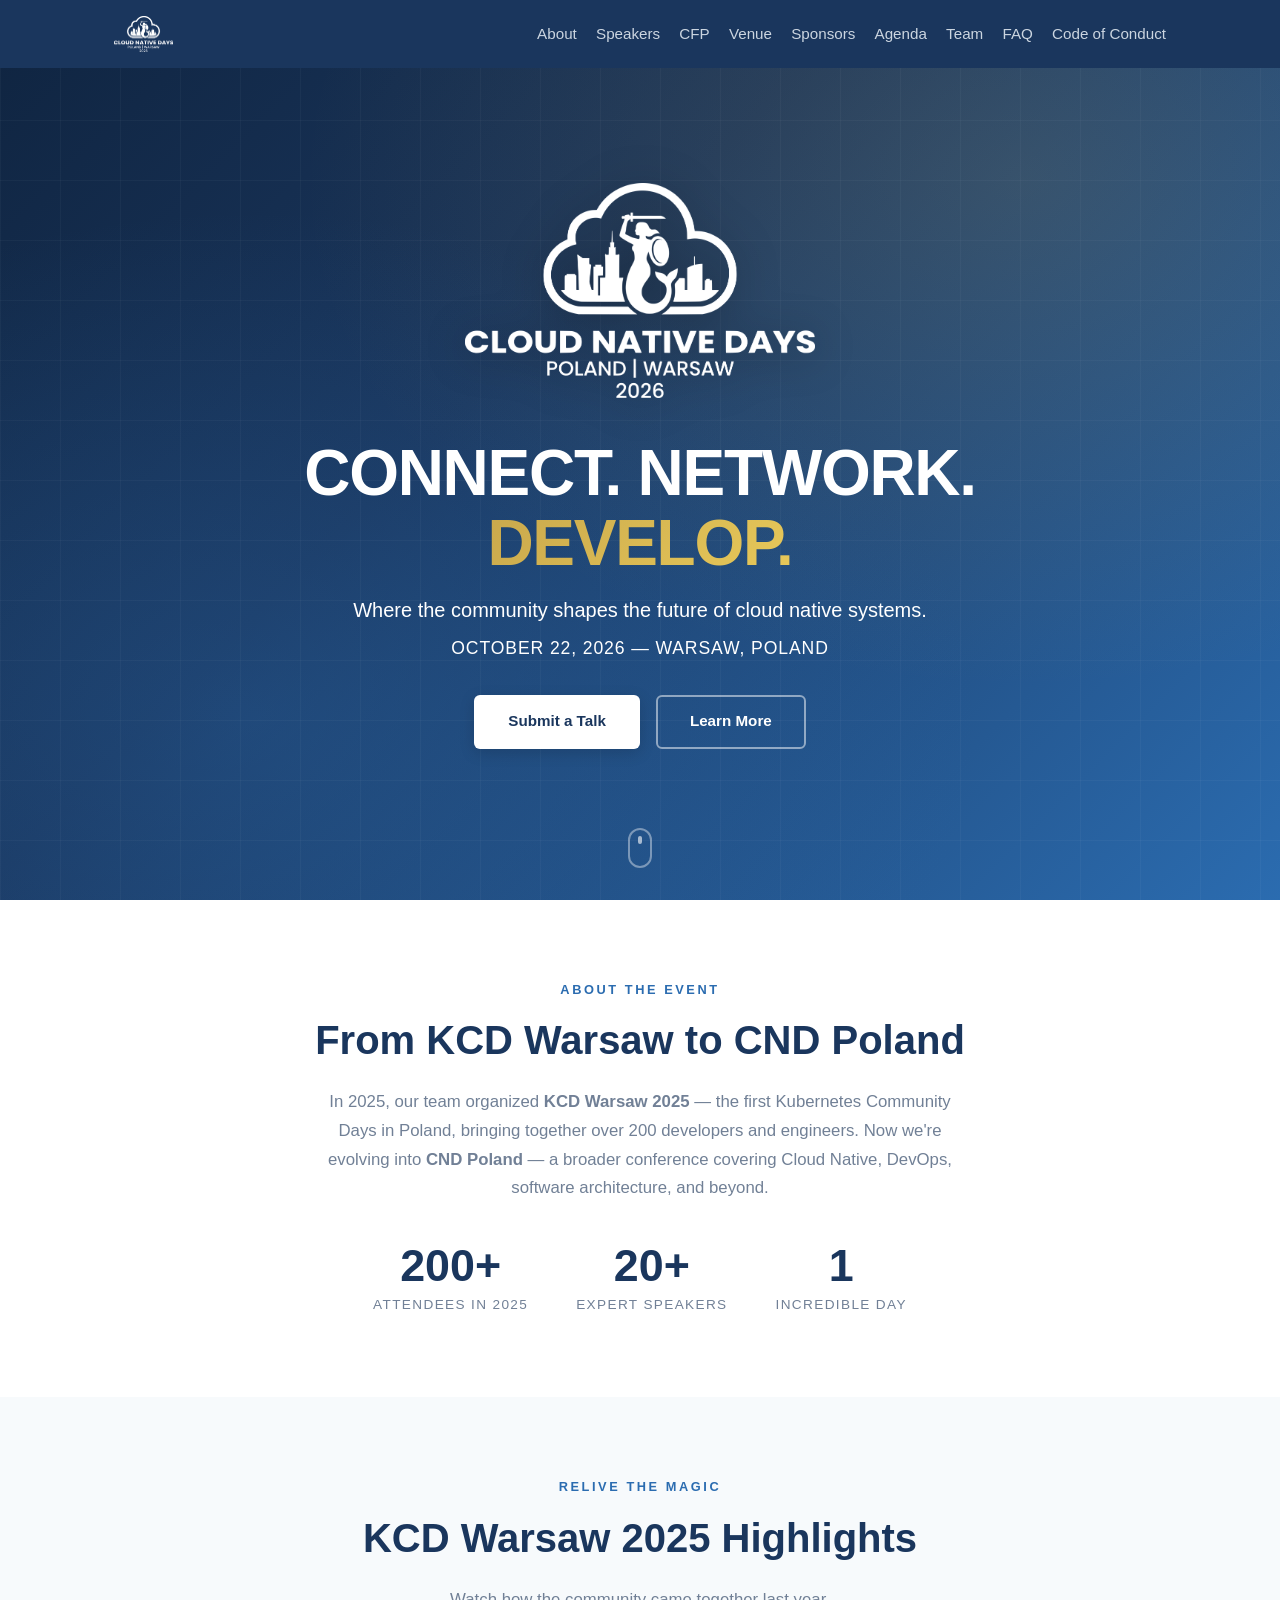
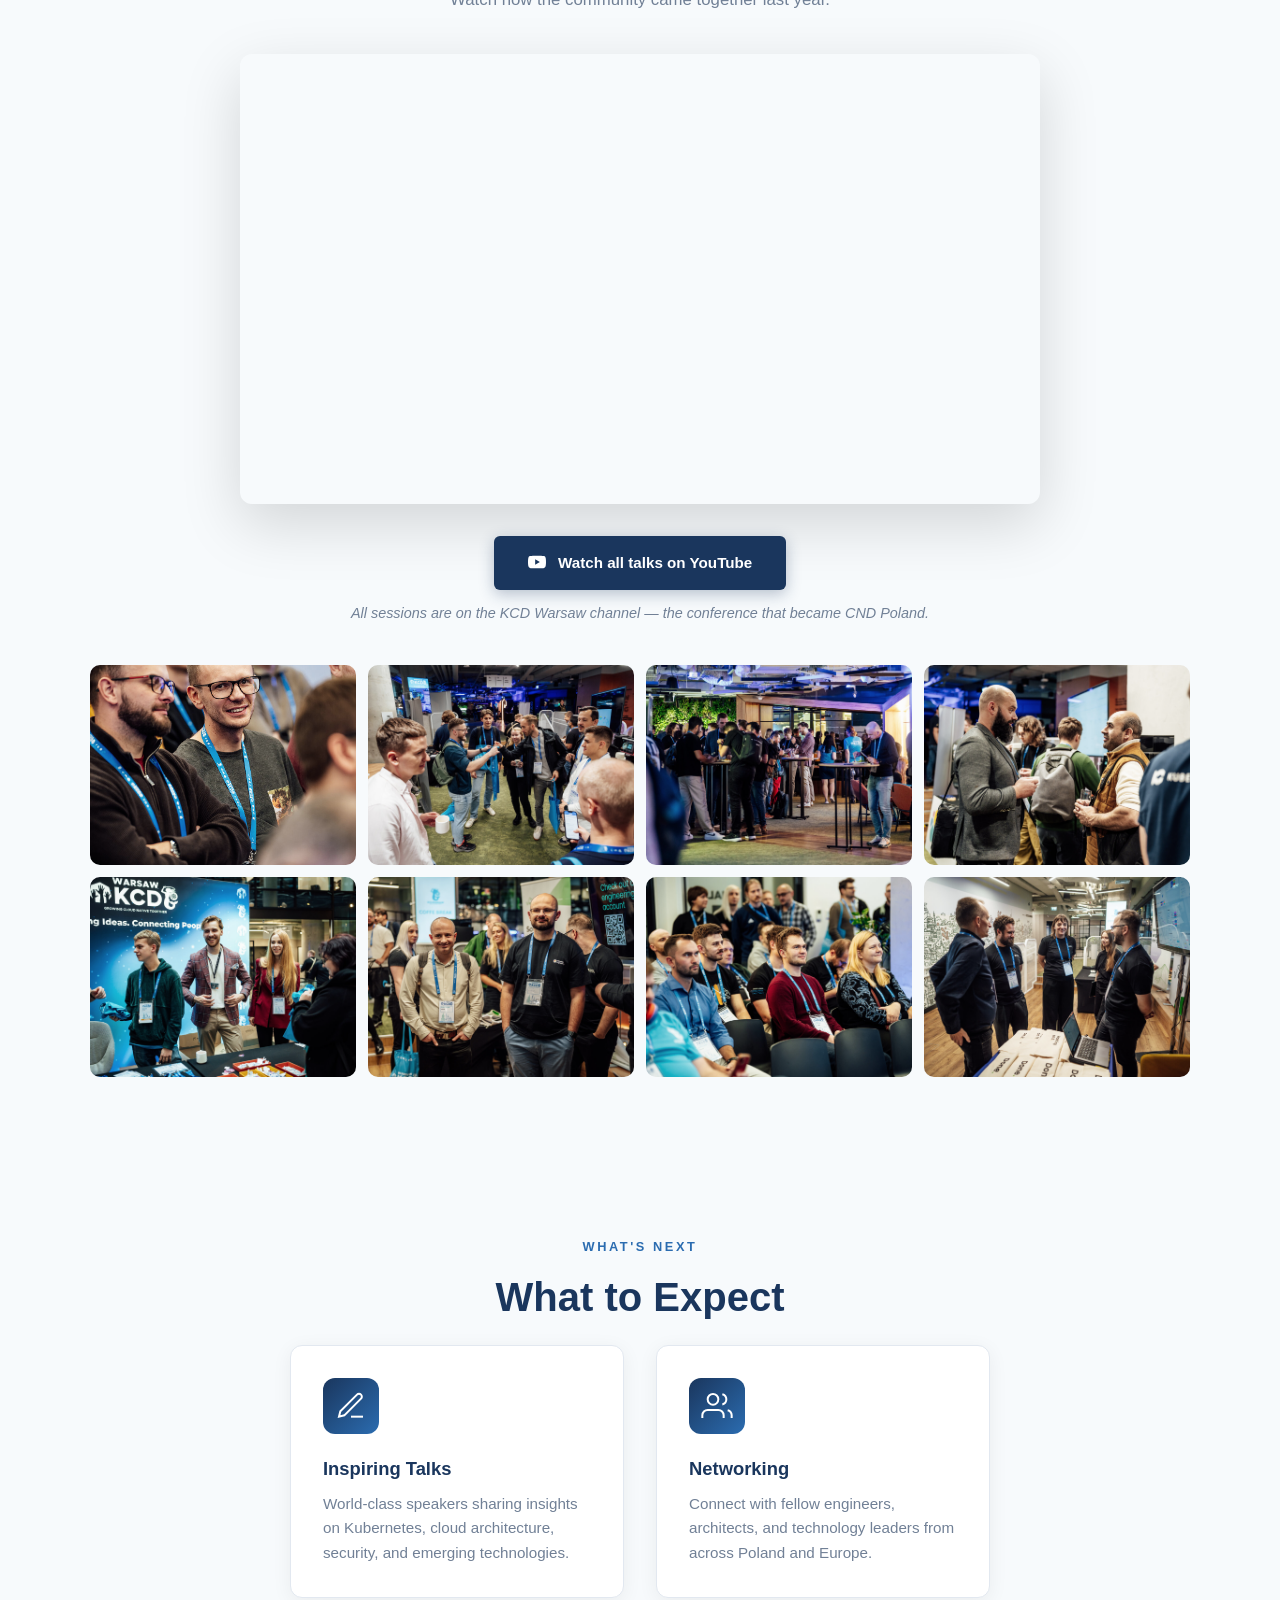
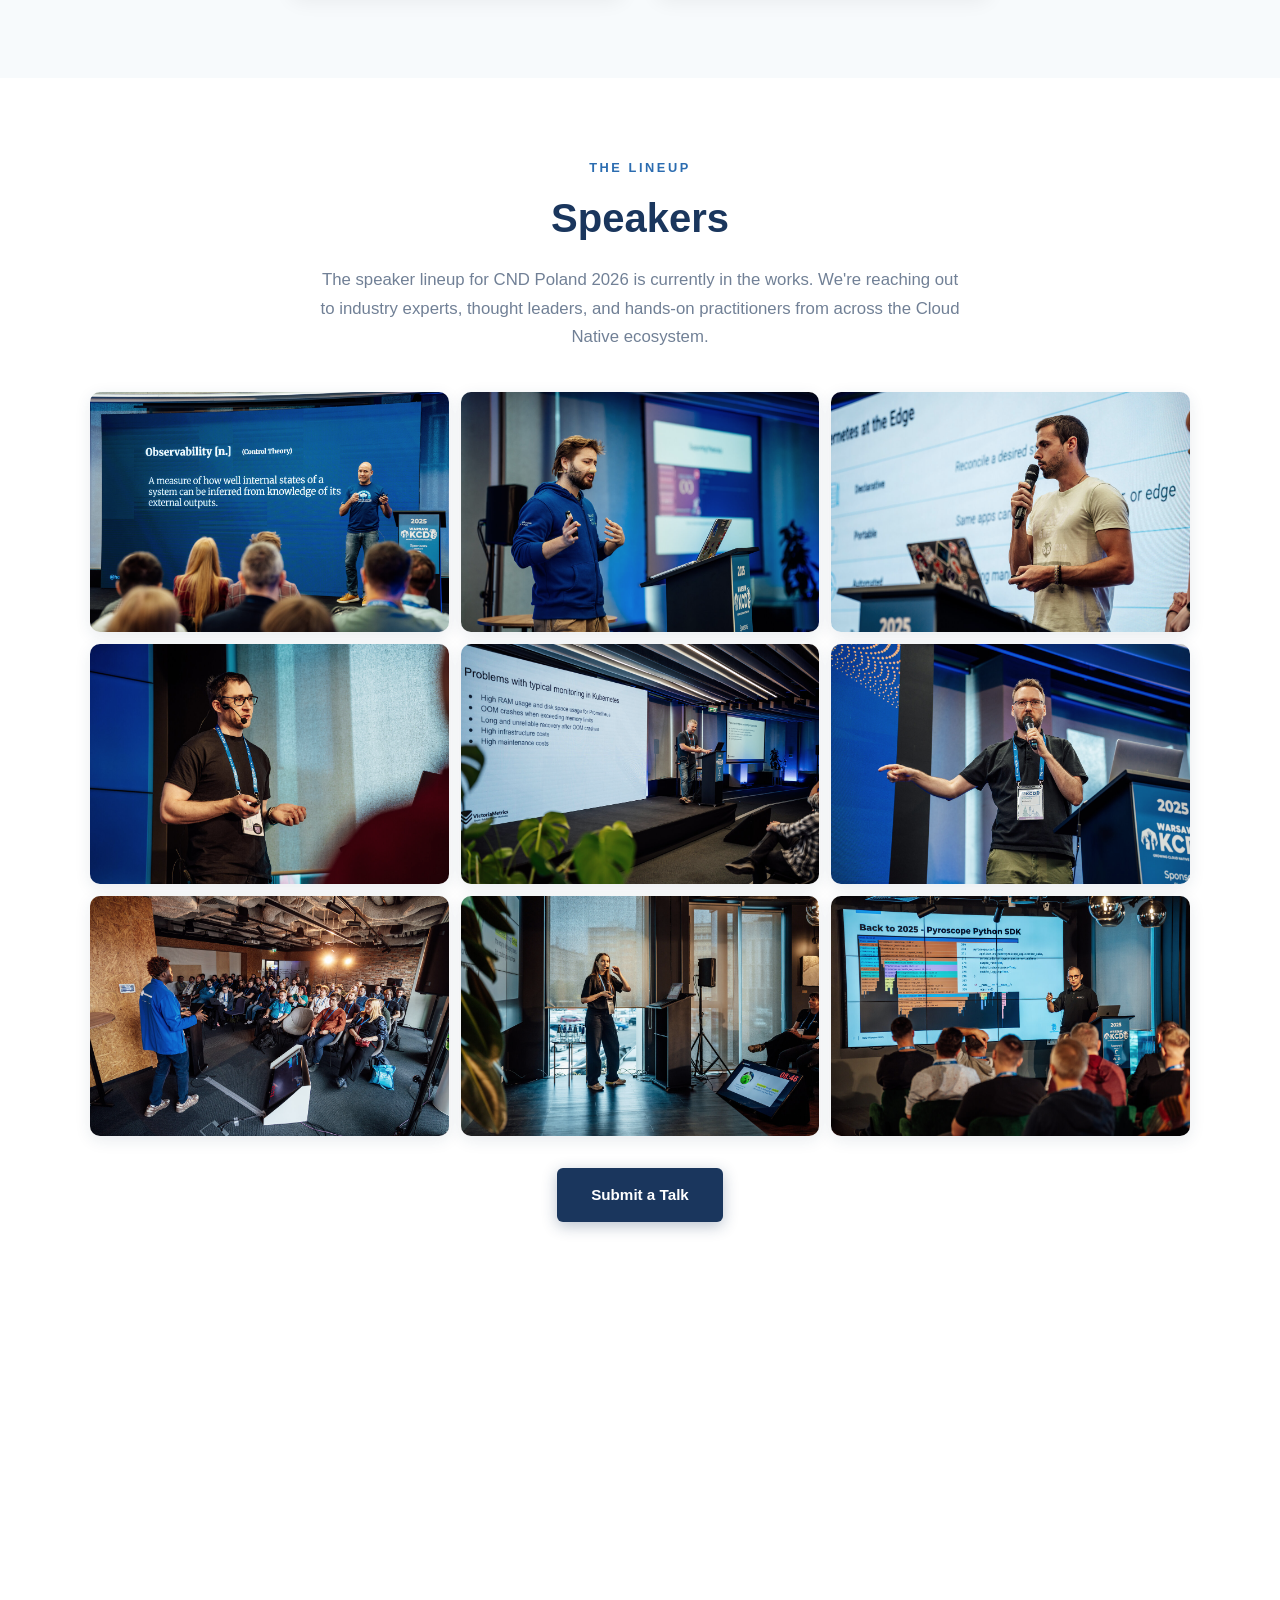
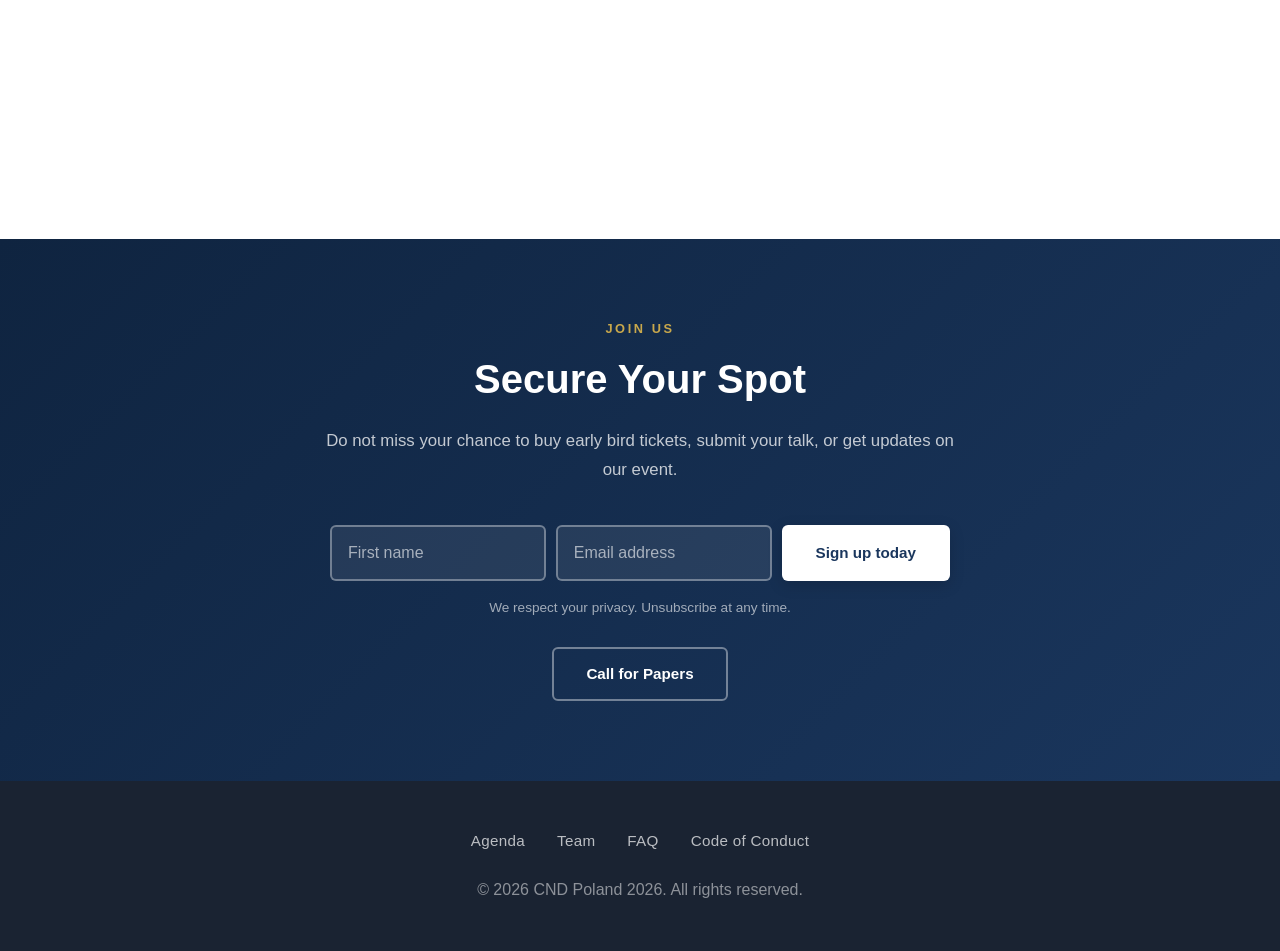
==== index.html @ 9ccfc81f "Deploy production from d3d380d" ====
<!doctype html><html lang=en><head><meta name=generator content="Hugo 0.145.0"><meta charset=utf-8><meta name=viewport content="width=device-width,initial-scale=1"><title>CND Poland 2026</title>
<meta name=description content="CND Poland 2026 — IT Conference"><link rel=icon href=/favicon.ico sizes=32x32><link rel=icon href=/favicon.svg type=image/svg+xml><link rel=stylesheet href=/css/style.213be12e123b2d09a04a9ec3684555b9e5cbd0477514c7aa9b24eac82fc179b1.css integrity="sha256-ITvhLhI7LQmgSp7DaEVVueXL0Ed1FMeqmyTqyC/BebE="></head><body><header class=site-header><div class="container header-inner"><a href=/ class=site-logo><img src=/images/cnd_full_white.png alt="CND Poland 2026" class=site-logo-img></a><nav class=site-nav><button class=nav-toggle aria-label="Toggle navigation">&#9776;</button><ul class=nav-list><li><a href=/#about data-anchor=true>About</a></li><li><a href=/#speakers data-anchor=true>Speakers</a></li><li><a href=/#cfp data-anchor=true>CFP</a></li><li><a href=/#venue data-anchor=true>Venue</a></li><li><a href=/#sponsors data-anchor=true>Sponsors</a></li><li><a href=/agenda/>Agenda</a></li><li><a href=/team/>Team</a></li><li><a href=/faq/>FAQ</a></li><li><a href=/code-of-conduct/>Code of Conduct</a></li></ul></nav></div></header><main class=main-home><section class=hero><div class=hero-overlay></div><div class=hero-content><img src=/images/cnd_full_white.png alt="CND Poland 2026" class="hero-logo fade-in"><h1 class="hero-heading fade-in delay-1">CONNECT. NETWORK.<br><span class=hero-accent>DEVELOP.</span></h1><p class="hero-sub fade-in delay-2">Where the community shapes the future of cloud native systems.</p><p class="hero-date fade-in delay-3">October 22, 2026 &mdash; Warsaw, Poland</p><div class="hero-buttons fade-in delay-3"><a href=#cfp class="btn btn-primary">Submit a Talk</a>
<a href=#about class="btn btn-outline">Learn More</a></div></div><div class=hero-scroll-indicator><span></span></div></section><section id=about class="section section-about reveal"><div class=section-inner><span class=section-label>ABOUT THE EVENT</span><h2>From KCD Warsaw to CND Poland</h2><p class=section-description>In 2025, our team organized <strong>KCD Warsaw 2025</strong> &mdash; the first Kubernetes Community Days in Poland, bringing together over 200 developers and engineers. Now we're evolving into <strong>CND Poland</strong> &mdash; a broader conference covering Cloud Native, DevOps, software architecture, and beyond.</p><div class=stats-row><div class="stat-item reveal"><span class=stat-number>200+</span>
<span class=stat-label>Attendees in 2025</span></div><div class="stat-item reveal"><span class=stat-number>20+</span>
<span class=stat-label>Expert Speakers</span></div><div class="stat-item reveal"><span class=stat-number>1</span>
<span class=stat-label>Incredible Day</span></div></div></div></section><section class="section section-video reveal"><div class=section-inner><span class=section-label>RELIVE THE MAGIC</span><h2>KCD Warsaw 2025 Highlights</h2><p class=section-description>Watch how the community came together last year.</p><div class="video-wrapper reveal"><div class=video-container><iframe src=https://www.youtube.com/embed/zPcjkqqGTGQ title="KCD Warsaw 2025" frameborder=0 allow="accelerometer; autoplay; clipboard-write; encrypted-media; gyroscope; picture-in-picture" allowfullscreen></iframe></div></div><div class="section-link reveal"><a href=https://www.youtube.com/@kcdwarsaw class="btn btn-secondary" target=_blank rel="noopener noreferrer"><svg width="18" height="18" viewBox="0 0 24 24" fill="currentcolor" aria-hidden="true" style="vertical-align:-3px;margin-right:.5rem"><path d="M23.498 6.186A3.016 3.016.0 0021.376 4.05C19.505 3.545 12 3.545 12 3.545s-7.505.0-9.377.505A3.017 3.017.0 00.502 6.186C0 8.07.0 12 0 12s0 3.93.502 5.814a3.016 3.016.0 002.122 2.136c1.871.505 9.376.505 9.376.505s7.505.0 9.377-.505a3.015 3.015.0 002.122-2.136C24 15.93 24 12 24 12s0-3.93-.502-5.814zM9.545 15.568V8.432L15.818 12l-6.273 3.568z"/></svg>
Watch all talks on YouTube</a><p class=cfp-submit-note>All sessions are on the KCD Warsaw channel &mdash; the conference that became CND Poland.</p></div><div class="highlights-photo-grid reveal"><img src=/images/kcd2025/highlights-1.jpg alt="Smiling attendee at KCD Warsaw" loading=lazy>
<img src=/images/kcd2025/highlights-2.jpg alt="Networking and laughing at KCD Warsaw" loading=lazy>
<img src=/images/kcd2025/highlights-3.jpg alt="Attendees networking during break" loading=lazy>
<img src=/images/kcd2025/highlights-4.jpg alt="Two attendees chatting at KCD Warsaw" loading=lazy>
<img src=/images/kcd2025/highlights-5.jpg alt="Smiling team at KCD booth" loading=lazy>
<img src=/images/kcd2025/highlights-6.jpg alt="Attendees posing at KCD Warsaw" loading=lazy>
<img src=/images/kcd2025/highlights-7.jpg alt="Audience smiling during session" loading=lazy>
<img src=/images/kcd2025/highlights-8.jpg alt="Team chatting at sponsor booth" loading=lazy></div></div></section><section class="section section-coming reveal"><div class=section-inner><span class=section-label>WHAT'S NEXT</span><h2>What to Expect</h2><div class="features-grid features-grid-two"><div class="feature-card reveal"><div class=feature-icon><svg width="32" height="32" viewBox="0 0 24 24" fill="none" stroke="currentcolor" stroke-width="1.5"><path d="M12 20h9"/><path d="M16.5 3.5a2.121 2.121.0 013 3L7 19l-4 1 1-4L16.5 3.5z"/></svg></div><h3>Inspiring Talks</h3><p>World-class speakers sharing insights on Kubernetes, cloud architecture, security, and emerging technologies.</p></div><div class="feature-card reveal"><div class=feature-icon><svg width="32" height="32" viewBox="0 0 24 24" fill="none" stroke="currentcolor" stroke-width="1.5"><path d="M17 21v-2a4 4 0 00-4-4H5a4 4 0 00-4 4v2"/><circle cx="9" cy="7" r="4"/><path d="M23 21v-2a4 4 0 00-3-3.87"/><path d="M16 3.13a4 4 0 010 7.75"/></svg></div><h3>Networking</h3><p>Connect with fellow engineers, architects, and technology leaders from across Poland and Europe.</p></div></div></div></section><section id=speakers class="section section-speakers reveal"><div class=section-inner><span class=section-label>THE LINEUP</span><h2>Speakers</h2><p class=section-description>The speaker lineup for CND Poland 2026 is currently in the works. We're reaching out to industry experts, thought leaders, and hands-on practitioners from across the Cloud Native ecosystem.</p><div class="speakers-photo-grid reveal"><img src=/images/kcd2025/speaker-stage-1.jpg alt="Speaker presenting on observability at KCD Warsaw 2025" loading=lazy>
<img src=/images/kcd2025/speaker-stage-2.jpg alt="Speaker presenting at KCD Warsaw 2025" loading=lazy>
<img src=/images/kcd2025/speaker-stage-3.jpg alt="Speaker on Kubernetes at the Edge" loading=lazy>
<img src=/images/kcd2025/speaker-stage-4.jpg alt="Speaker on main stage at KCD Warsaw" loading=lazy>
<img src=/images/kcd2025/speaker-stage-5.jpg alt="Speaker presenting on monitoring in Kubernetes" loading=lazy>
<img src=/images/kcd2025/speaker-stage-6.jpg alt="Speaker on KCD Warsaw main stage" loading=lazy>
<img src=/images/kcd2025/speaker-stage-7.jpg alt="Speaker with full audience at KCD Warsaw" loading=lazy>
<img src=/images/kcd2025/speaker-stage-8.jpg alt="Female speaker presenting at KCD Warsaw" loading=lazy>
<img src=/images/kcd2025/speaker-stage-9.jpg alt="Speaker presenting Pyroscope Python SDK" loading=lazy></div><div class=section-link><a href=#cfp class="btn btn-secondary">Submit a Talk</a></div></div></section><section id=cfp class="section section-cfp reveal"><div class=section-inner><span class=section-label>SHARE YOUR KNOWLEDGE</span><h2>Call for Papers</h2><p class=section-description>Now is your chance to become a speaker at CND Poland 2026. Share your expertise with hundreds of cloud native enthusiasts.</p><div class=cfp-columns><div class=cfp-card><h3>Topics of Interest</h3><ul class=cfp-topics><li><span class=cfp-topic-icon>&#9729;</span> Cloud Native & Kubernetes</li><li><span class=cfp-topic-icon>&#9881;</span> DevOps & Platform Engineering</li><li><span class=cfp-topic-icon>&#9670;</span> Software Architecture</li><li><span class=cfp-topic-icon>&#10047;</span> AI / Machine Learning</li><li><span class=cfp-topic-icon>&#128274;</span> Security</li><li><span class=cfp-topic-icon>&#9733;</span> Open Source</li><li><span class=cfp-topic-icon>&#128187;</span> Developer Experience</li><li><span class=cfp-topic-icon>&#127942;</span> Leadership & Culture</li></ul></div><div class=cfp-card><h3>Submission Guidelines</h3><ul class=cfp-guidelines><li>We accept talks of various formats</li><li>Submit a clear title and abstract (max 300 words)</li><li>Include a short bio and photo</li><li>Indicate whether the talk has been presented before</li></ul><h3>What We Offer Speakers</h3><ul class=cfp-guidelines><li>Free conference pass</li><li>Speaker support package (details shared upon acceptance)</li><li>Professional recording of your session</li><li>A platform to reach hundreds of engaged developers</li></ul></div></div><div class=cfp-cta-row><a href=https://sessionize.com/cloud-native-days-poland-2026 class="btn btn-primary btn-large" target=_blank rel="noopener noreferrer">Submit a Session</a><p class=cfp-submit-note>CFP is now open &mdash; submissions close on June 1, 2026.</p></div></div></section><section id=venue class="section section-venue reveal"><div class=section-inner><span class=section-label>THE LOCATION</span><h2>Experience the Venue</h2><div class=venue-info-row><div class=venue-text><h3>Chmielna 73 &mdash; Varso Tower</h3><p>CND Poland 2026 will be held at Chmielna 73 in <strong>Varso Tower</strong> &mdash; the tallest building in the European Union, standing at 310 metres. Designed by Foster + Partners and located in the heart of Warsaw, it offers world-class conference facilities with a modern, inspiring atmosphere.</p><p>Just minutes from Warsaw Central Station, the venue offers world-class facilities with easy access from anywhere in the city.</p><div class=venue-details><div class=venue-detail><svg width="20" height="20" viewBox="0 0 24 24" fill="none" stroke="currentcolor" stroke-width="2"><path d="M21 10c0 7-9 13-9 13s-9-6-9-13a9 9 0 0118 0z"/><circle cx="12" cy="10" r="3"/></svg>
<span>Chmielna 73, 00-801 Warsaw</span></div><div class=venue-detail><svg width="20" height="20" viewBox="0 0 24 24" fill="none" stroke="currentcolor" stroke-width="2"><rect x="3" y="4" width="18" height="18" rx="2" ry="2"/><line x1="16" y1="2" x2="16" y2="6"/><line x1="8" y1="2" x2="8" y2="6"/><line x1="3" y1="10" x2="21" y2="10"/></svg>
<span>October 22, 2026</span></div></div></div><div class=venue-gallery><div class=venue-photo-grid><div class="venue-photo reveal"><img src=/images/kcd2025/venue-entrance.jpg alt="Varso Place entrance" loading=lazy></div><div class="venue-photo reveal"><img src=/images/kcd2025/venue-lobby.jpg alt="Varso Tower lobby with crowd" loading=lazy></div><div class="venue-photo venue-photo-wide reveal"><img src=/images/kcd2025/venue-stage.jpg alt="Conference stage setup at Varso Tower" loading=lazy></div></div></div></div><div class="venue-event-gallery reveal"><img src=/images/kcd2025/venue-audience.jpg alt="Full audience in session room" loading=lazy>
<img src=/images/kcd2025/venue-session-room.jpg alt="Speaker with audience in venue room" loading=lazy>
<img src=/images/kcd2025/venue-networking.jpg alt="Networking area at venue" loading=lazy></div><div class="venue-map-card reveal"><div class=venue-map-card-inner><div class=venue-map-info><div class=venue-map-icon><svg width="28" height="28" viewBox="0 0 24 24" fill="none" stroke="currentcolor" stroke-width="2" stroke-linecap="round" stroke-linejoin="round"><path d="M21 10c0 7-9 13-9 13s-9-6-9-13a9 9 0 0118 0z"/><circle cx="12" cy="10" r="3"/></svg></div><div><h3>Venue Address</h3><p class=venue-map-address><strong>Varso Tower</strong><br>Chmielna 73, 00-801 Warsaw<br>Masovian Voivodeship, Poland</p><a href=https://maps.app.goo.gl/LTE9e2RLJfPEnkGX8 target=_blank rel="noopener noreferrer" class="btn btn-secondary venue-map-btn"><svg width="16" height="16" viewBox="0 0 24 24" fill="none" stroke="currentcolor" stroke-width="2" stroke-linecap="round" stroke-linejoin="round"><path d="M18 13v6a2 2 0 01-2 2H5a2 2 0 01-2-2V8a2 2 0 012-2h6"/><polyline points="15 3 21 3 21 9"/><line x1="10" y1="14" x2="21" y2="3"/></svg>
Open in Google Maps</a></div></div><div class=venue-map-embed><iframe src="https://www.google.com/maps/embed?pb=!1m18!1m12!1m3!1d2443.8!2d20.9935!3d52.2295!2m3!1f0!2f0!3f0!3m2!1i1024!2i768!4f13.1!3m3!1m2!1s0x471ecc8c92692e49%3A0xc2e97ae360ad0946!2sVarso%20Tower!5e0!3m2!1sen!2spl!4v1" width=100% height=100% style=border:0 allowfullscreen loading=lazy referrerpolicy=no-referrer-when-downgrade></iframe></div></div></div><div class="venue-getting-there reveal"><h3>Getting There</h3><div class=venue-transport-grid><div class=venue-transport-card><svg width="24" height="24" viewBox="0 0 24 24" fill="none" stroke="currentcolor" stroke-width="2"><path d="M17.8 19.2 16 11l3.5-3.5C21 6 21.5 4 21 3c-1-.5-3 0-4.5 1.5L13 8 4.8 6.2c-.5-.1-.9.1-1.1.5l-.3.5c-.2.4-.1.9.3 1.1l5.4 3.1-3.8 3.8-2-.8c-.4-.2-.9.0-1.1.3l-.1.2c-.2.3-.1.7.1 1l2.5 2.5c.3.3.7.4 1 .1l.2-.1c.3-.2.5-.7.3-1.1l-.8-2 3.8-3.8 3.1 5.4c.2.4.7.5 1.1.3l.5-.3c.4-.2.6-.6.5-1.1z"/></svg><div><strong>By Air</strong><p>Warsaw Chopin Airport (WAW) is approximately 10 km from the city centre</p></div></div><div class=venue-transport-card><svg width="24" height="24" viewBox="0 0 24 24" fill="none" stroke="currentcolor" stroke-width="2"><rect x="4" y="3" width="16" height="18" rx="2"/><path d="M4 11h16"/><path d="M12 3v8"/><circle cx="8" cy="16" r="1"/><circle cx="16" cy="16" r="1"/></svg><div><strong>By Train</strong><p>Warszawa Centralna is a 2-minute walk from the venue</p></div></div><div class=venue-transport-card><svg width="24" height="24" viewBox="0 0 24 24" fill="none" stroke="currentcolor" stroke-width="2"><circle cx="12" cy="12" r="10"/><path d="M8 12h8"/><path d="M12 8v8"/></svg><div><strong>By Metro</strong><p>Rondo ONZ station (M2 line) is right next to the venue</p></div></div><div class=venue-transport-card><svg width="24" height="24" viewBox="0 0 24 24" fill="none" stroke="currentcolor" stroke-width="2"><path d="M7 17m-2 0a2 2 0 104 0 2 2 0 10-4 0"/><path d="M17 17m-2 0a2 2 0 104 0 2 2 0 10-4 0"/><path d="M5 17H3v-6l2-5h9l4 5h1a2 2 0 012 2v4h-2"/><path d="M9 17h6"/></svg><div><strong>By Car</strong><p>Paid parking available in the Varso Tower garage</p></div></div></div></div></div></section><section id=sponsors class="section section-sponsors reveal"><div class=section-inner><span class=section-label>OUR PARTNERS</span><h2>Sponsors</h2><div class=sponsors-placeholder-home><img class=sponsors-placeholder-img src=/images/kcd2025/sponsors-placeholder.jpg alt="Sponsor booth and networking at KCD Warsaw 2025" loading=lazy><div class=sponsors-placeholder-body><h3>Partner With Us</h3><p>We're currently finalizing partnerships with companies that share our passion for the Cloud Native ecosystem. Sponsoring CND Poland is a great way to connect with a highly engaged community of developers, architects, and engineering leaders.</p><p>Our sponsors get visibility through dedicated booths, branded materials, speaking opportunities, and direct access to attendees.</p><a href=mailto:organizers@cloudnativedayspoland.org class="btn btn-secondary">Become a Sponsor</a><p class=sponsors-prospectus-link><a href=/files/cnd-poland-2026-prospectus.pdf target=_blank rel="noopener noreferrer">Download the 2026 sponsorship prospectus (PDF)</a></p></div></div></div></section><section id=contact class="section section-contact reveal"><div class=section-inner><span class=section-label>GET IN TOUCH</span><h2>Contact Us</h2><p class=section-description>Have questions about CND Poland 2026? We'd love to hear from you.</p><div class=contact-home-compact><div class=contact-email-card><svg width="28" height="28" viewBox="0 0 24 24" fill="none" stroke="#2b6cb0" stroke-width="2" stroke-linecap="round" stroke-linejoin="round"><path d="M4 4h16c1.1.0 2 .9 2 2v12c0 1.1-.9 2-2 2H4c-1.1.0-2-.9-2-2V6c0-1.1.9-2 2-2z"/><polyline points="22,6 12,13 2,6"/></svg><div><p>For all inquiries &mdash; general, speakers, CFP, or sponsorship:</p><a href=mailto:organizers@cloudnativedayspoland.org class=contact-email>organizers@cloudnativedayspoland.org</a></div></div></div><div class=contact-social-row><a href=https://www.linkedin.com/company/cnd-poland/ class=contact-social-link target=_blank rel=noopener><svg width="20" height="20" viewBox="0 0 24 24" fill="currentcolor"><path d="M20.447 20.452h-3.554v-5.569c0-1.328-.027-3.037-1.852-3.037-1.853.0-2.136 1.445-2.136 2.939v5.667H9.351V9h3.414v1.561h.046c.477-.9 1.637-1.85 3.37-1.85 3.601.0 4.267 2.37 4.267 5.455v6.286zM5.337 7.433A2.062 2.062.0 013.274 5.368a2.064 2.064.0 112.063 2.065zm1.782 13.019H3.555V9h3.564v11.452zM22.225.0H1.771C.792.0.0.774.0 1.729v20.542C0 23.227.792 24 1.771 24h20.451C23.2 24 24 23.227 24 22.271V1.729C24 .774 23.2.0 22.222.0h.003z"/></svg>
LinkedIn
</a><a href=https://www.facebook.com/cnd.poland class=contact-social-link target=_blank rel=noopener><svg width="20" height="20" viewBox="0 0 24 24" fill="currentcolor"><path d="M24 12.073c0-6.627-5.373-12-12-12s-12 5.373-12 12c0 5.99 4.388 10.954 10.125 11.854v-8.385H7.078v-3.47h3.047V9.43c0-3.007 1.792-4.669 4.533-4.669 1.312.0 2.686.235 2.686.235v2.953H15.83c-1.491.0-1.956.925-1.956 1.874v2.25h3.328l-.532 3.47h-2.796v8.385C19.612 23.027 24 18.062 24 12.073z"/></svg>
Facebook
</a><a href=https://x.com/cnd_poland class=contact-social-link target=_blank rel=noopener><svg width="20" height="20" viewBox="0 0 24 24" fill="currentcolor"><path d="M18.244 2.25h3.308l-7.227 8.26 8.502 11.24H16.17l-5.214-6.817L4.99 21.75H1.68l7.73-8.835L1.254 2.25H8.08l4.713 6.231zm-1.161 17.52h1.833L7.084 4.126H5.117z"/></svg>
X / Twitter
</a><a href=https://www.instagram.com/cnd_poland class=contact-social-link target=_blank rel=noopener><svg width="20" height="20" viewBox="0 0 24 24" fill="currentcolor"><path d="M12 2.163c3.204.0 3.584.012 4.85.07 3.252.148 4.771 1.691 4.919 4.919.058 1.265.069 1.645.069 4.849.0 3.205-.012 3.584-.069 4.849-.149 3.225-1.664 4.771-4.919 4.919-1.266.058-1.644.07-4.85.07-3.204.0-3.584-.012-4.849-.07-3.26-.149-4.771-1.699-4.919-4.92-.058-1.265-.07-1.644-.07-4.849.0-3.204.013-3.583.07-4.849.149-3.227 1.664-4.771 4.919-4.919 1.266-.057 1.645-.069 4.849-.069zM12 0C8.741.0 8.333.014 7.053.072 2.695.272.273 2.69.073 7.052.014 8.333.0 8.741.0 12s.014 3.668.072 4.948c.2 4.358 2.618 6.78 6.98 6.98C8.333 23.986 8.741 24 12 24s3.668-.014 4.948-.072c4.354-.2 6.782-2.618 6.979-6.98.059-1.28.073-1.689.073-4.948s-.014-3.667-.072-4.947c-.196-4.354-2.617-6.78-6.979-6.98C15.668.014 15.259.0 12 0zm0 5.838a6.162 6.162.0 100 12.324 6.162 6.162.0 000-12.324zM12 16a4 4 0 110-8 4 4 0 010 8zm6.406-11.845a1.44 1.44.0 100 2.881 1.44 1.44.0 000-2.881z"/></svg>
Instagram
</a><a href=https://www.youtube.com/@kcdwarsaw class=contact-social-link target=_blank rel=noopener title="KCD Warsaw 2025 session recordings — the conference that became CND Poland"><svg width="20" height="20" viewBox="0 0 24 24" fill="currentcolor"><path d="M23.498 6.186A3.016 3.016.0 0021.376 4.05C19.505 3.545 12 3.545 12 3.545s-7.505.0-9.377.505A3.017 3.017.0 00.502 6.186C0 8.07.0 12 0 12s0 3.93.502 5.814a3.016 3.016.0 002.122 2.136c1.871.505 9.376.505 9.376.505s7.505.0 9.377-.505a3.015 3.015.0 002.122-2.136C24 15.93 24 12 24 12s0-3.93-.502-5.814zM9.545 15.568V8.432L15.818 12l-6.273 3.568z"/></svg>
YouTube</a></div></div></section><section class="section section-cta" id=get-notified><div class=section-inner><span class="section-label light">JOIN US</span><h2>Secure Your Spot</h2><p class="section-description light">Do not miss your chance to buy early bird tickets, submit your talk, or get updates on our event.</p><form class=newsletter-form action=https://app.kit.com/forms/9354071/subscriptions method=post data-sv-form=9354071 data-uid=d902fca134 data-format=inline data-version=5><ul class=newsletter-alert data-element=errors data-group=alert></ul><div class=newsletter-fields><label class=sr-only for=newsletter-first-name>First name</label>
<input id=newsletter-first-name class=newsletter-input type=text name=fields[first_name] placeholder="First name" autocomplete=given-name>
<label class=sr-only for=newsletter-email>Email address</label>
<input id=newsletter-email class=newsletter-input type=email name=email_address placeholder="Email address" autocomplete=email required>
<button type=submit class="btn btn-primary newsletter-submit" data-element=submit>
<span>Sign up today</span></button></div><p class=newsletter-disclaimer>We respect your privacy. Unsubscribe at any time.</p></form><div class=cta-buttons><a href=#cfp class="btn btn-outline-light">Call for Papers</a></div></div></section><script async src=https://f.convertkit.com/ckjs/ck.5.js></script></main><footer class=site-footer><div class=container><nav class=footer-links><a href=/agenda/>Agenda</a>
<a href=/team/>Team</a>
<a href=/faq/>FAQ</a>
<a href=/code-of-conduct/>Code of Conduct</a></nav><p>&copy; 2026 CND Poland 2026. All rights reserved.</p></div></footer><script>document.querySelector(".nav-toggle").addEventListener("click",function(){document.querySelector(".nav-list").classList.toggle("open")}),document.querySelectorAll(".nav-list a").forEach(function(e){e.addEventListener("click",function(){document.querySelector(".nav-list").classList.remove("open")})});const header=document.querySelector(".site-header");window.addEventListener("scroll",()=>{header.classList.toggle("scrolled",window.scrollY>50)});const revealElements=document.querySelectorAll(".reveal"),revealObserver=new IntersectionObserver(e=>{e.forEach((e)=>{if(e.isIntersecting){const t=e.target.dataset.delay||0;setTimeout(()=>{e.target.classList.add("visible")},t),revealObserver.unobserve(e.target)}})},{threshold:.1,rootMargin:"0px 0px -50px 0px"});revealElements.forEach((e)=>{const n=e.parentElement,s=n?n.querySelectorAll(".reveal"):[];if(s.length>1){const t=Array.from(s).indexOf(e);e.dataset.delay=t*100}revealObserver.observe(e)});function scrollToHash(e){const t=document.querySelector(e);if(t){const e=document.querySelector(".site-header").offsetHeight,n=t.getBoundingClientRect().top+window.pageYOffset-e-16;window.scrollTo({top:n,behavior:"smooth"})}}document.querySelectorAll('a[href^="#"], a[href^="/#"]').forEach(e=>{e.addEventListener("click",function(e){const t=this.getAttribute("href"),n=t.startsWith("/#")?t.substring(1):t;(t.startsWith("#")||t.startsWith("/#")&&window.location.pathname==="/"||window.location.pathname==="/index.html")&&(e.preventDefault(),scrollToHash(n),history.pushState(null,null,n))})}),window.location.hash&&setTimeout(function(){scrollToHash(window.location.hash)},100)</script></body></html>
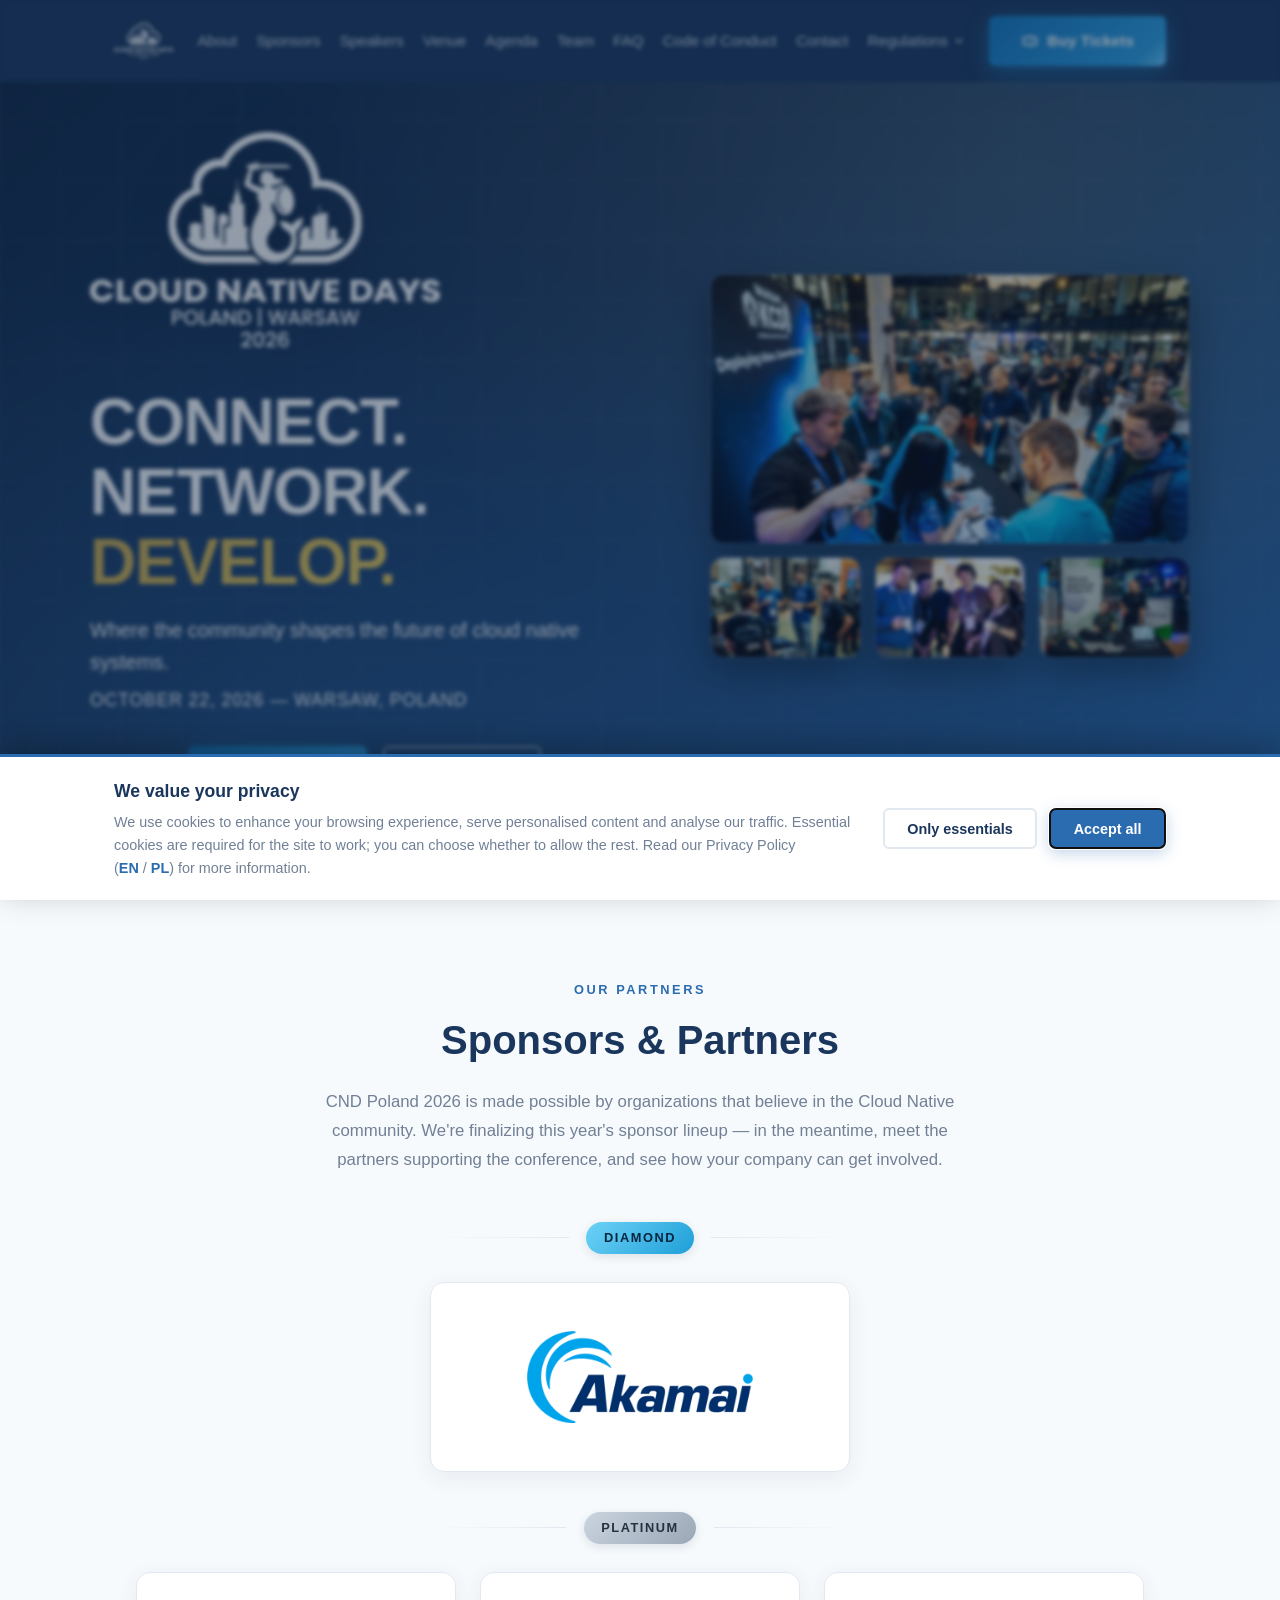
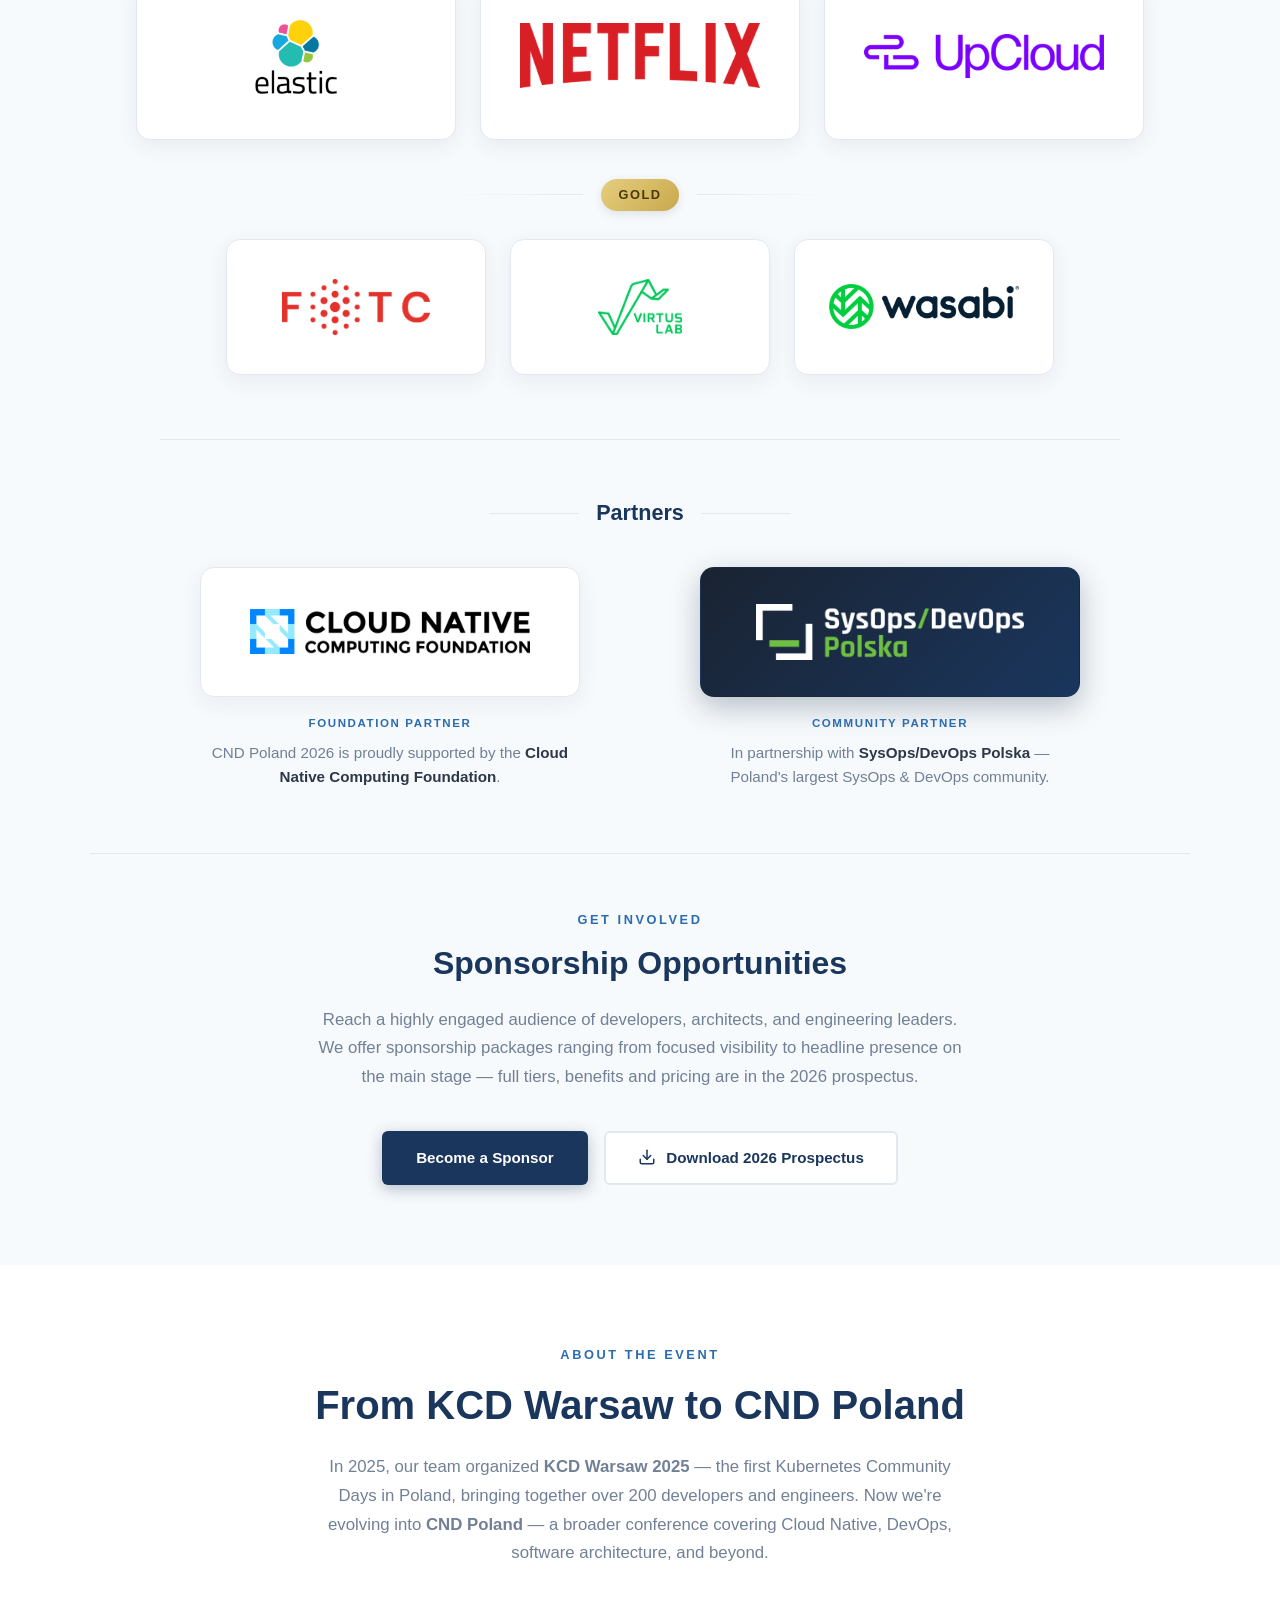
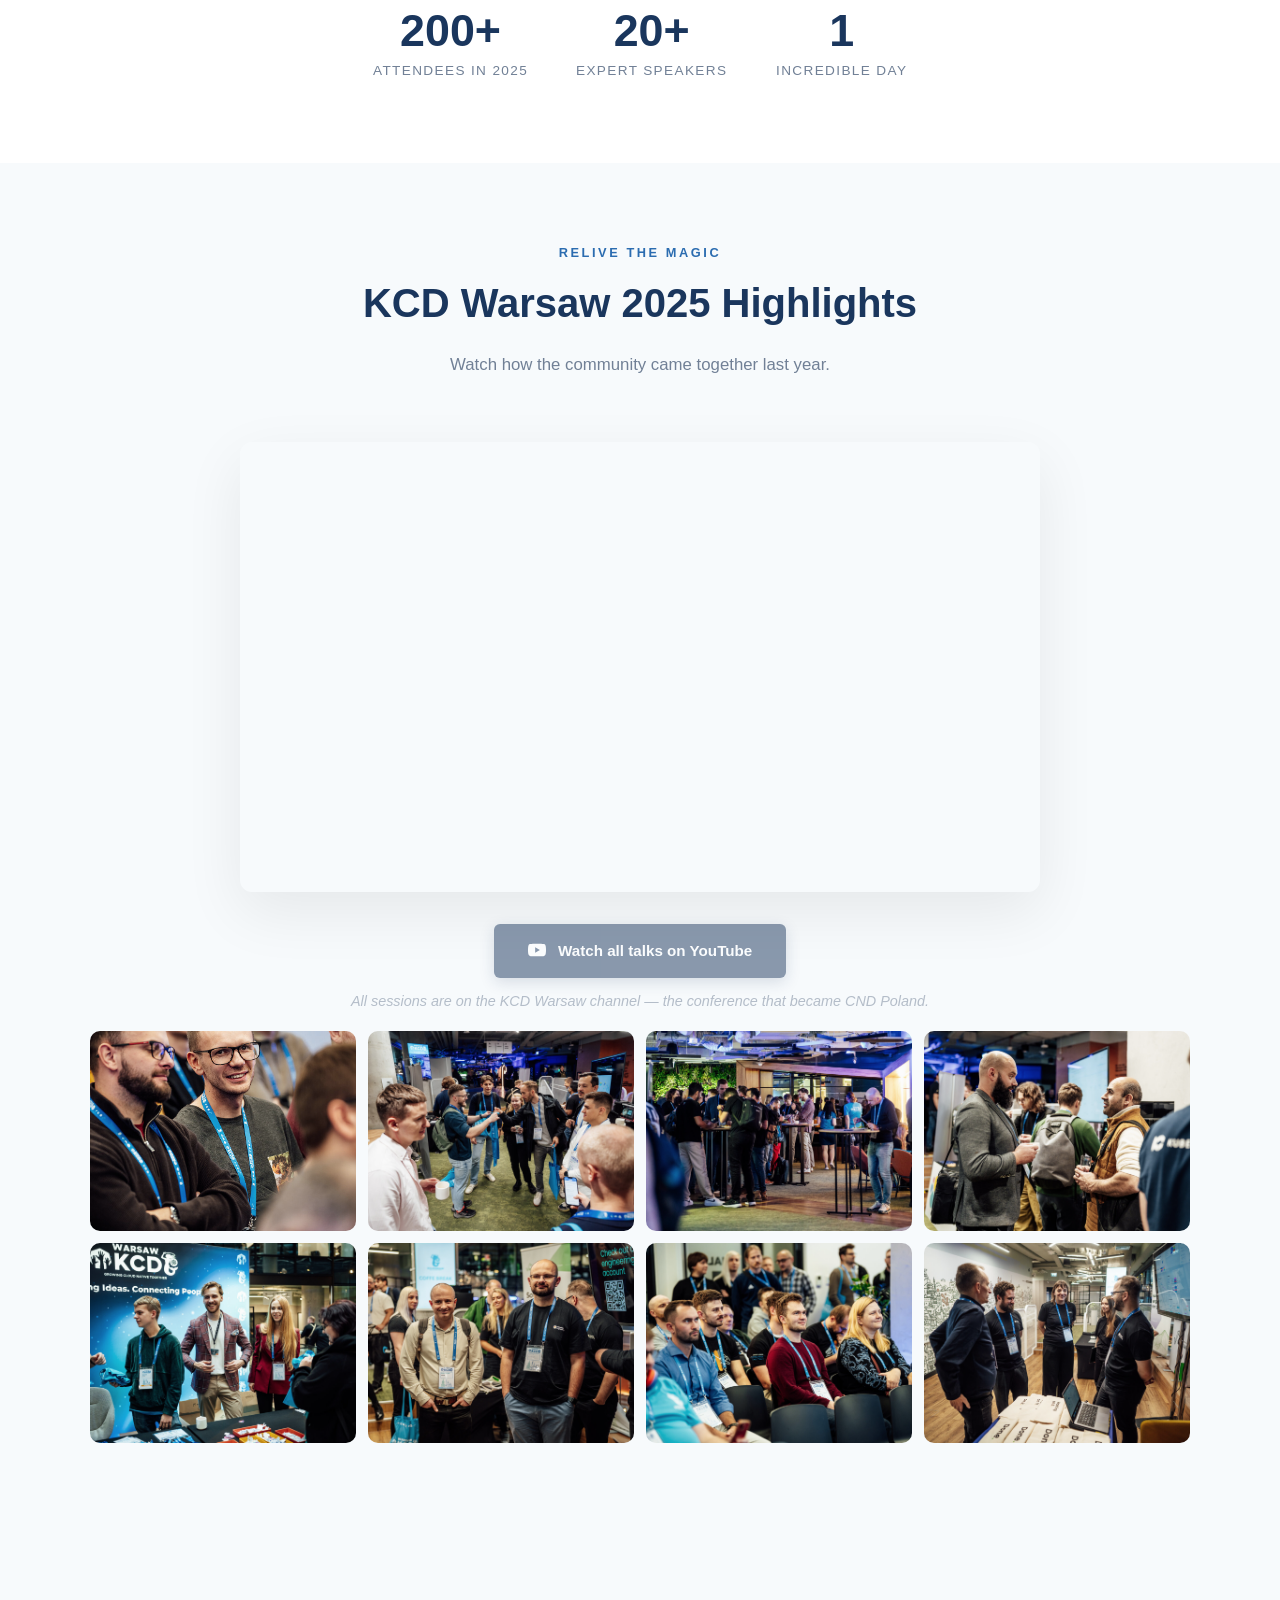
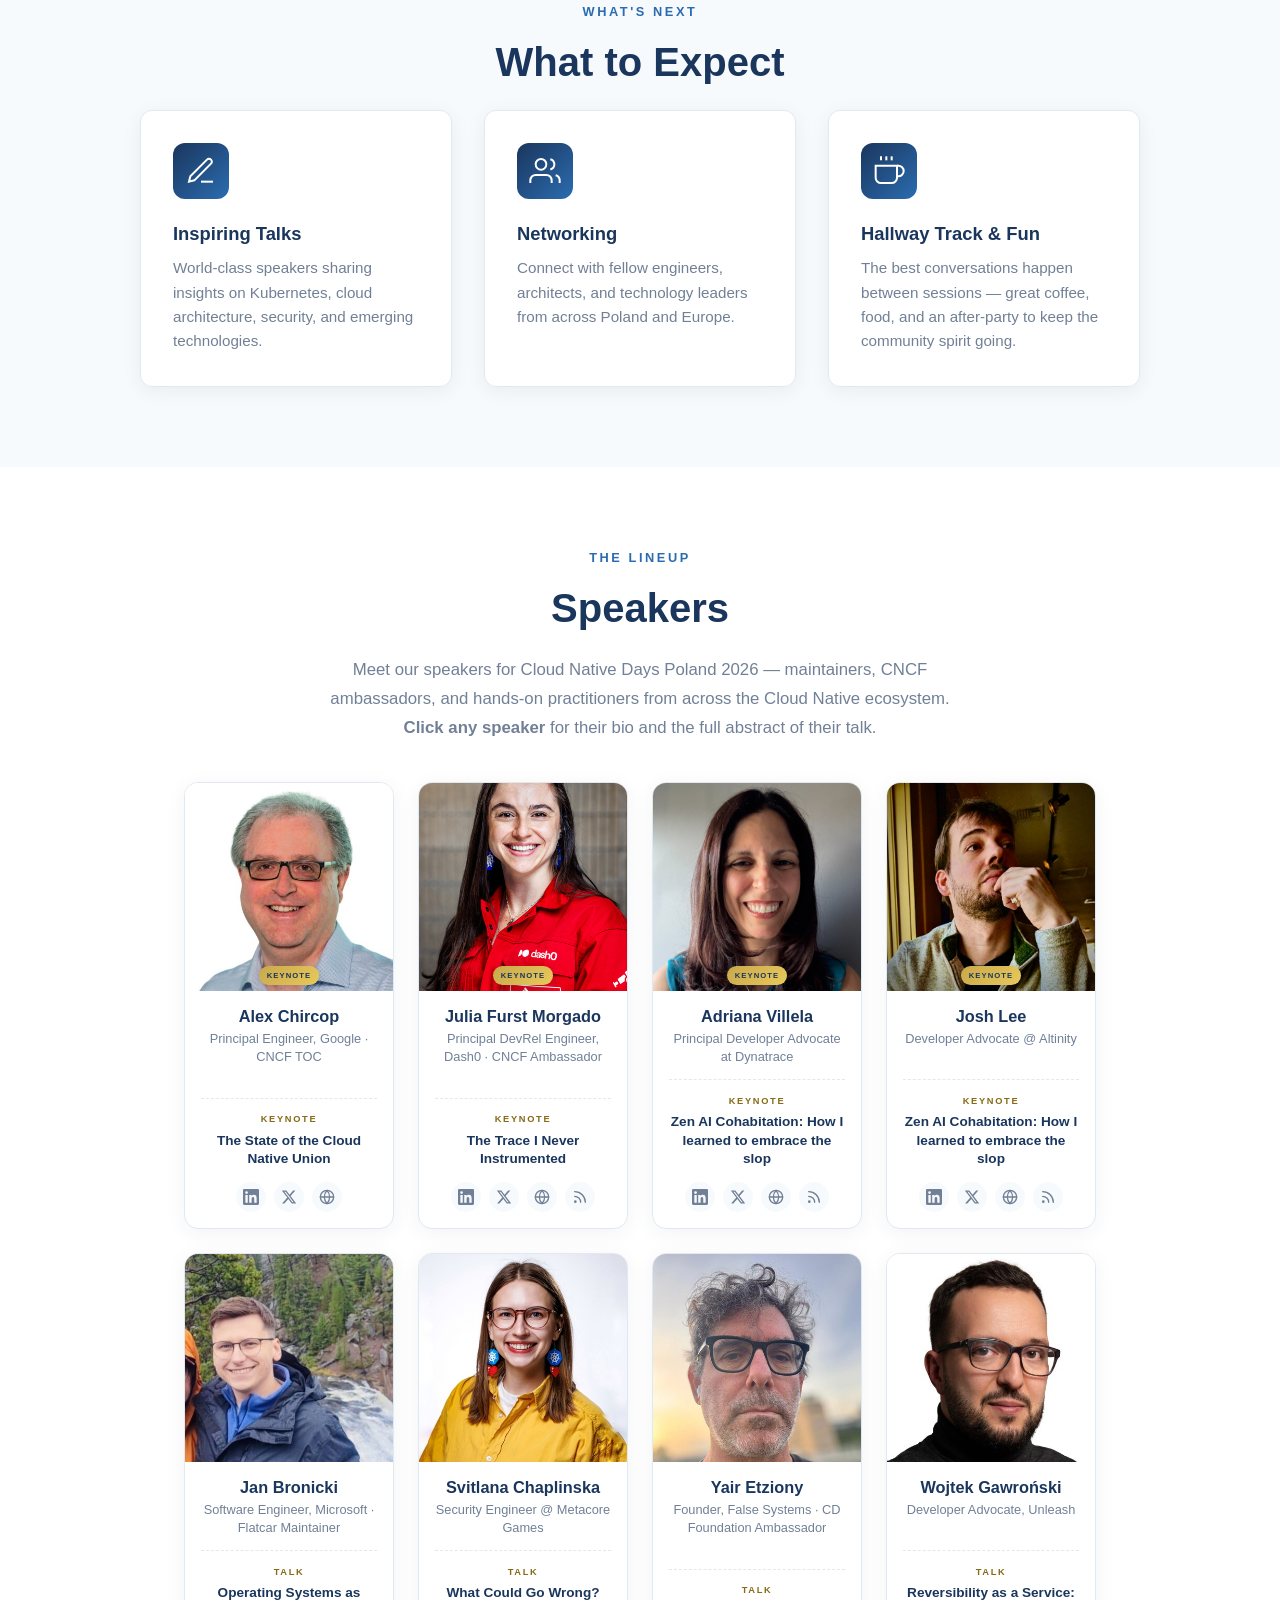
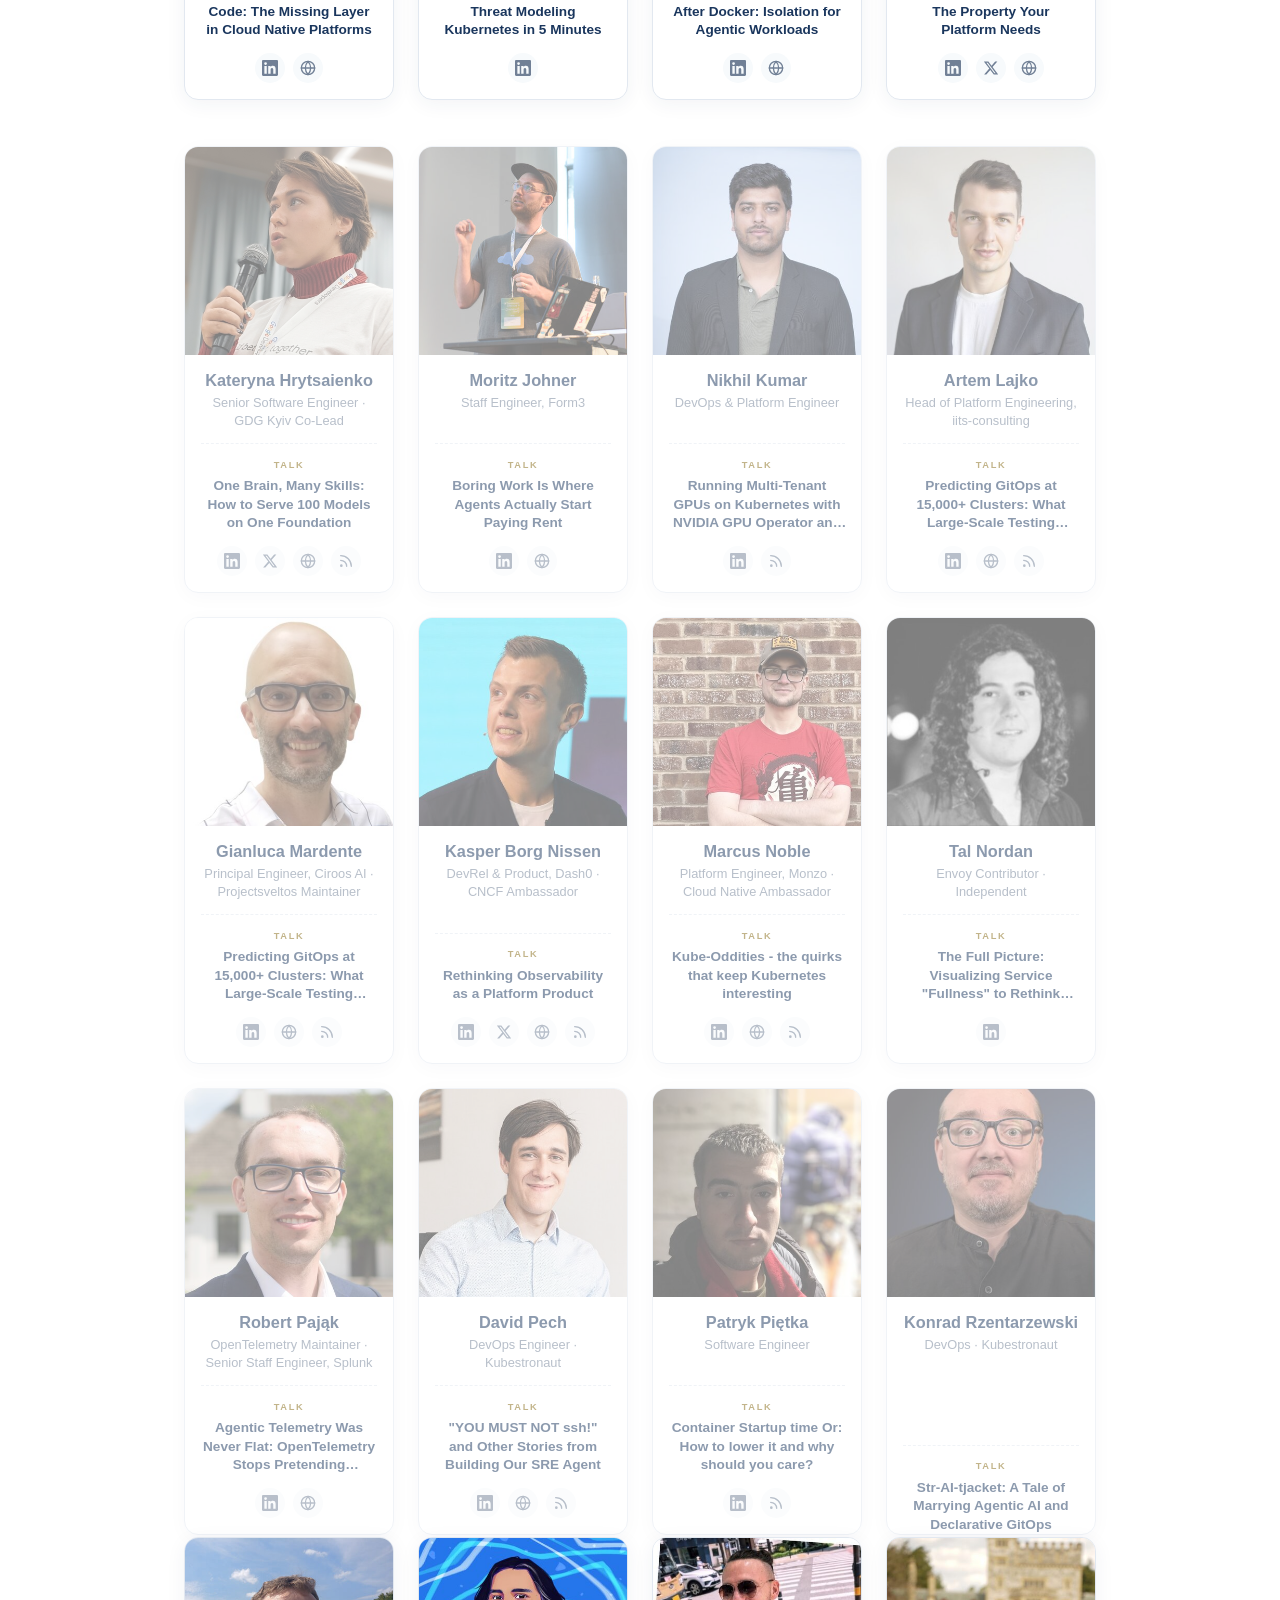
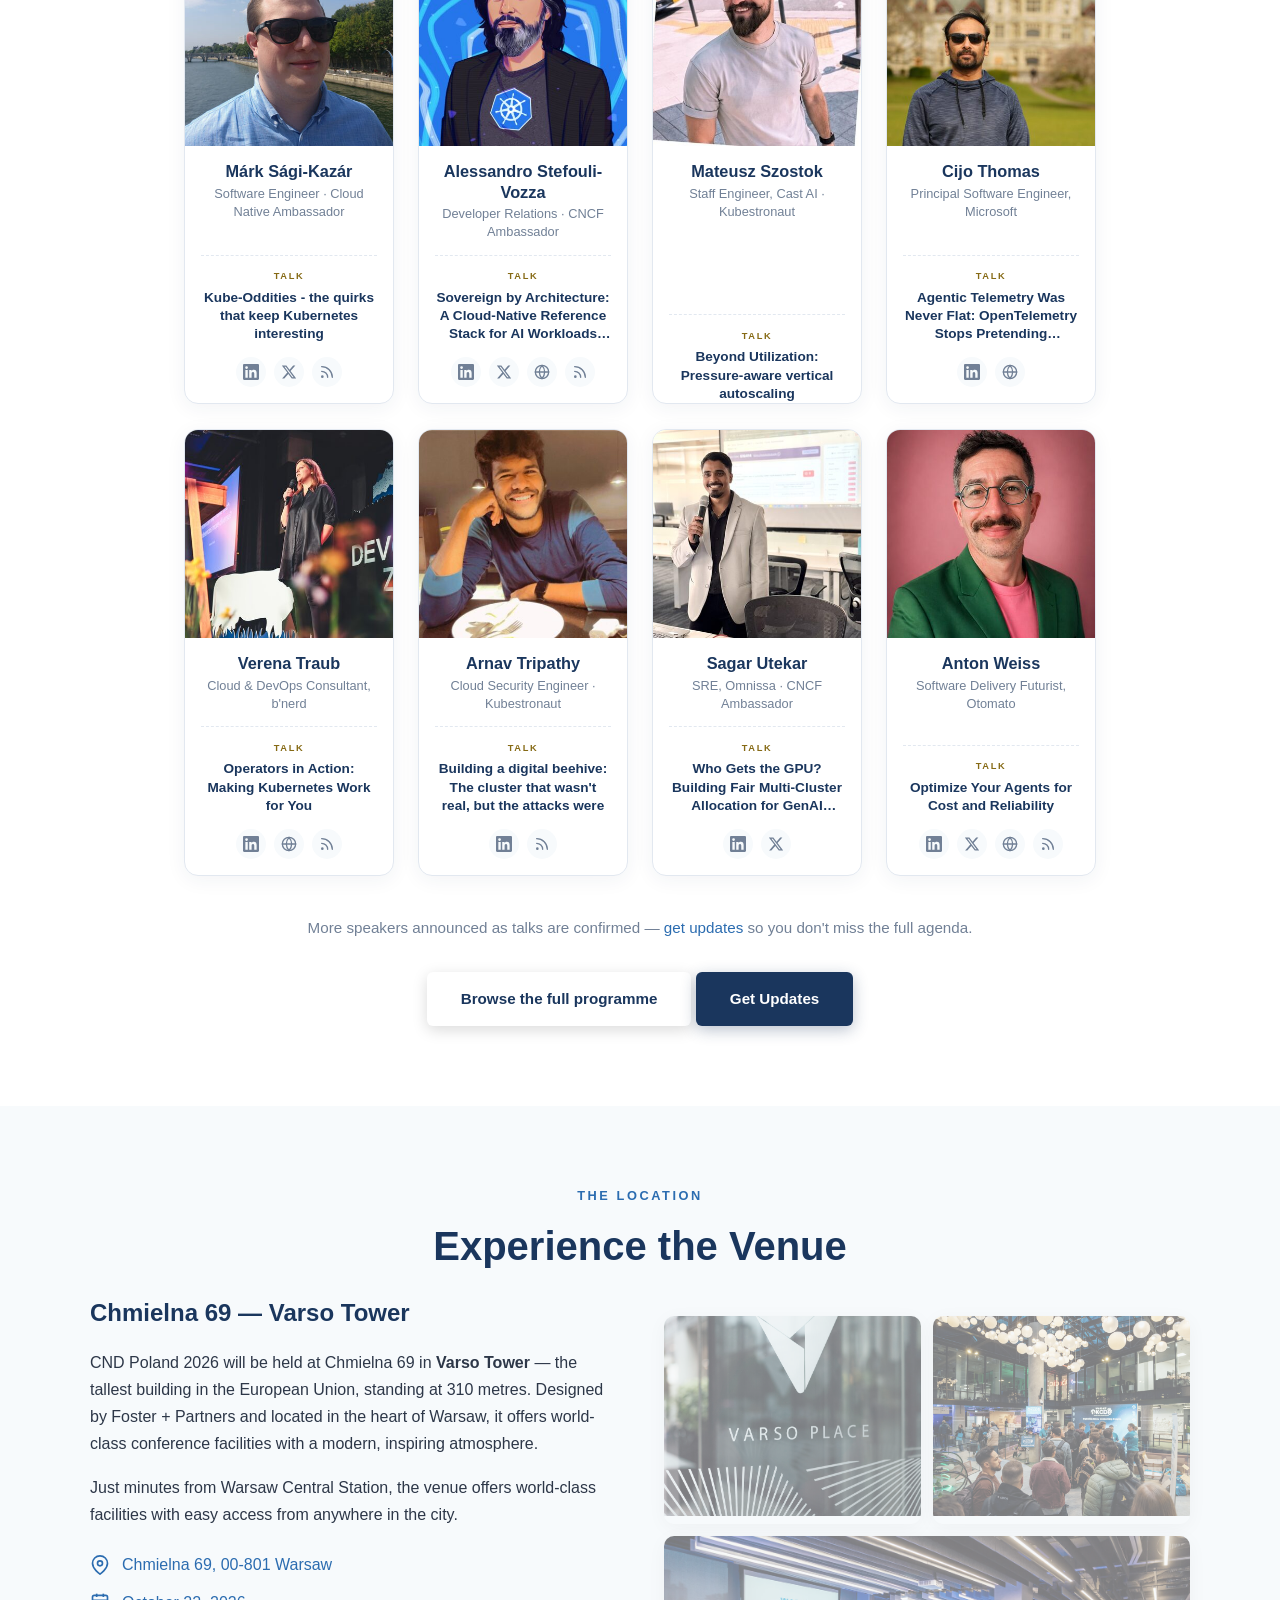
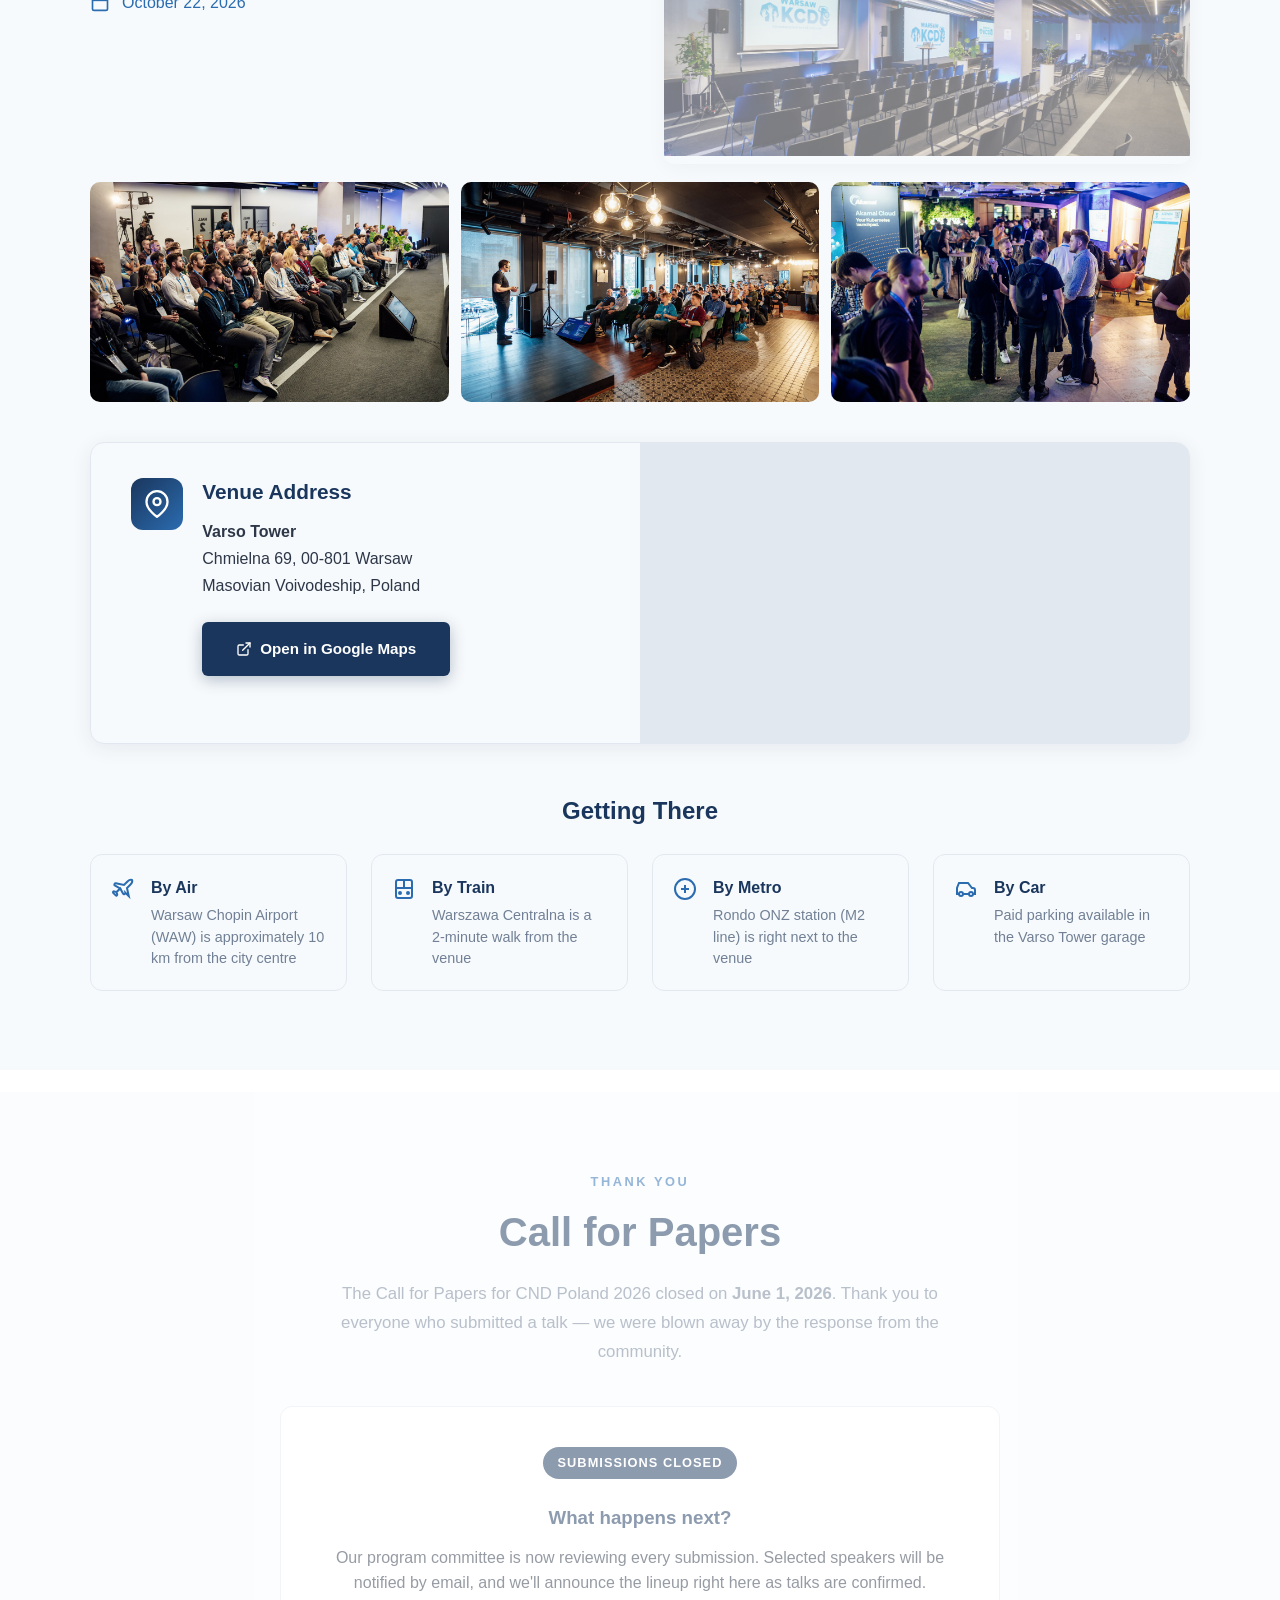
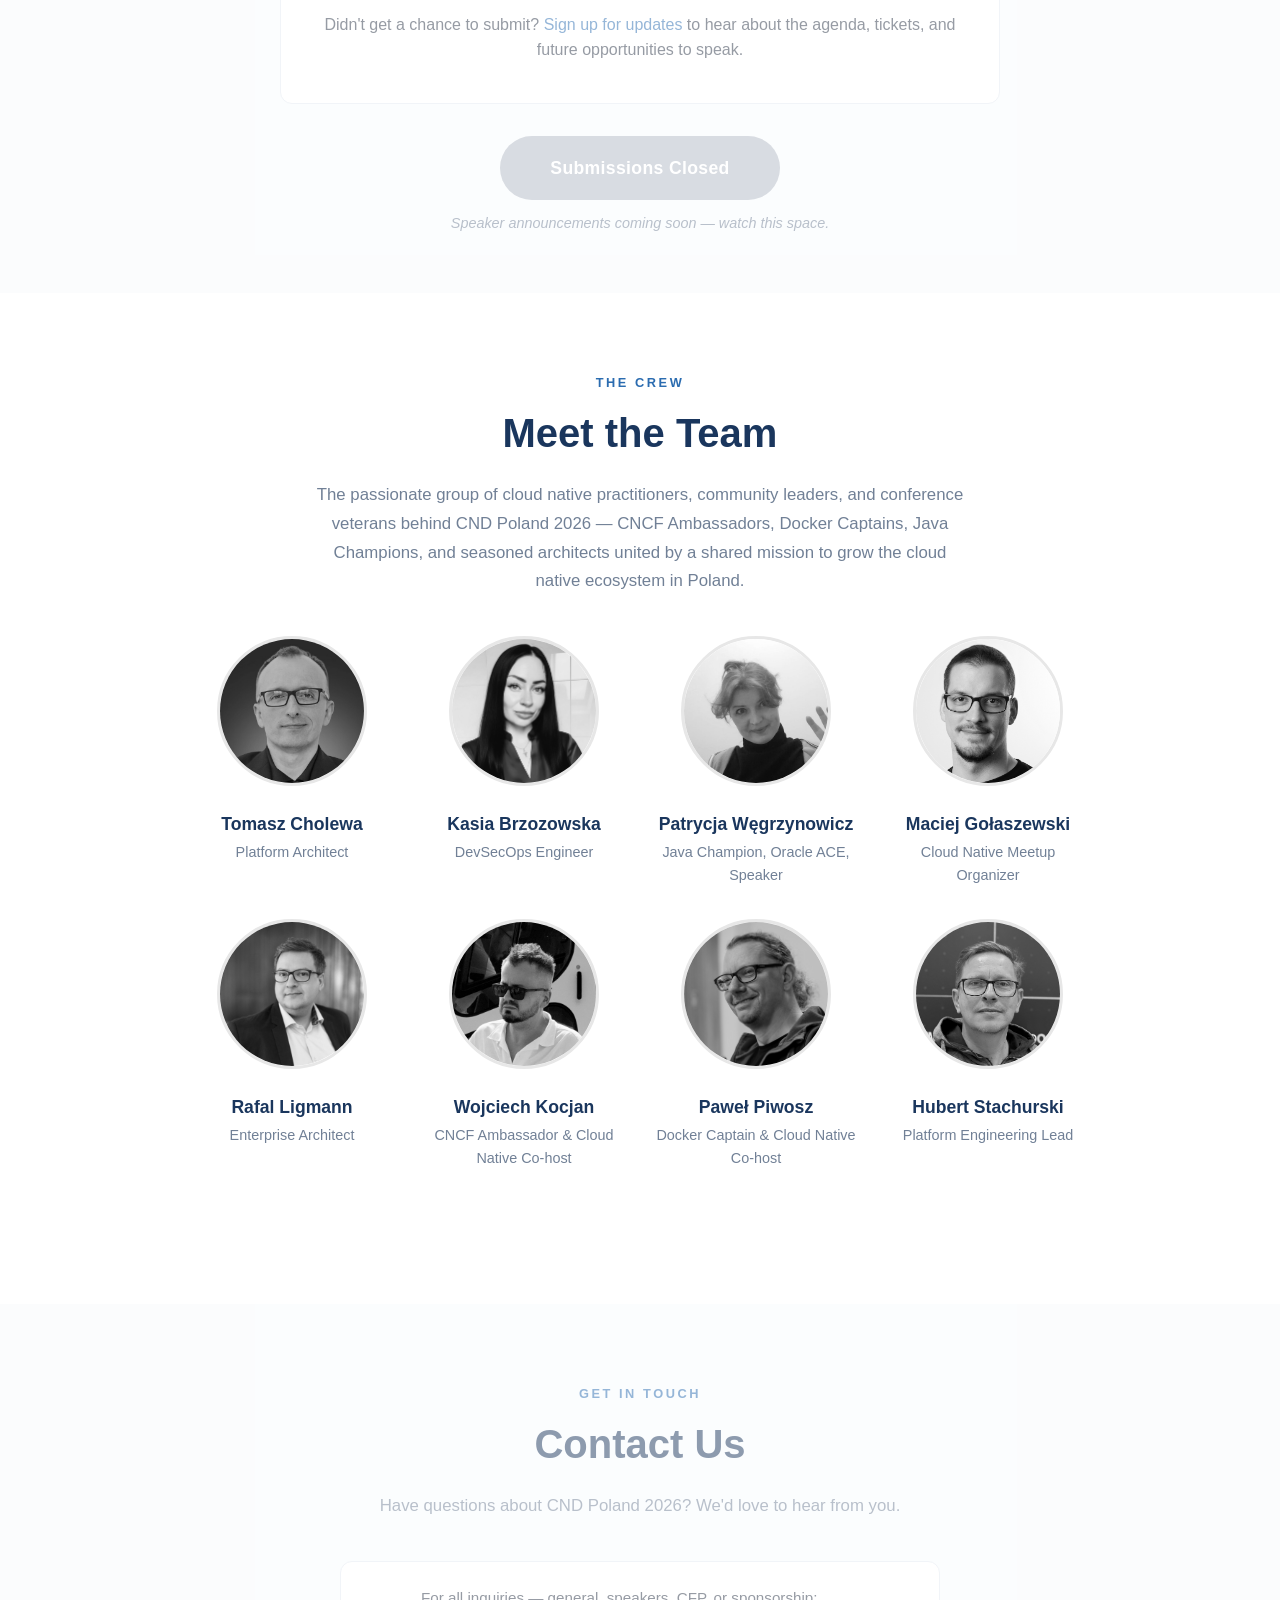
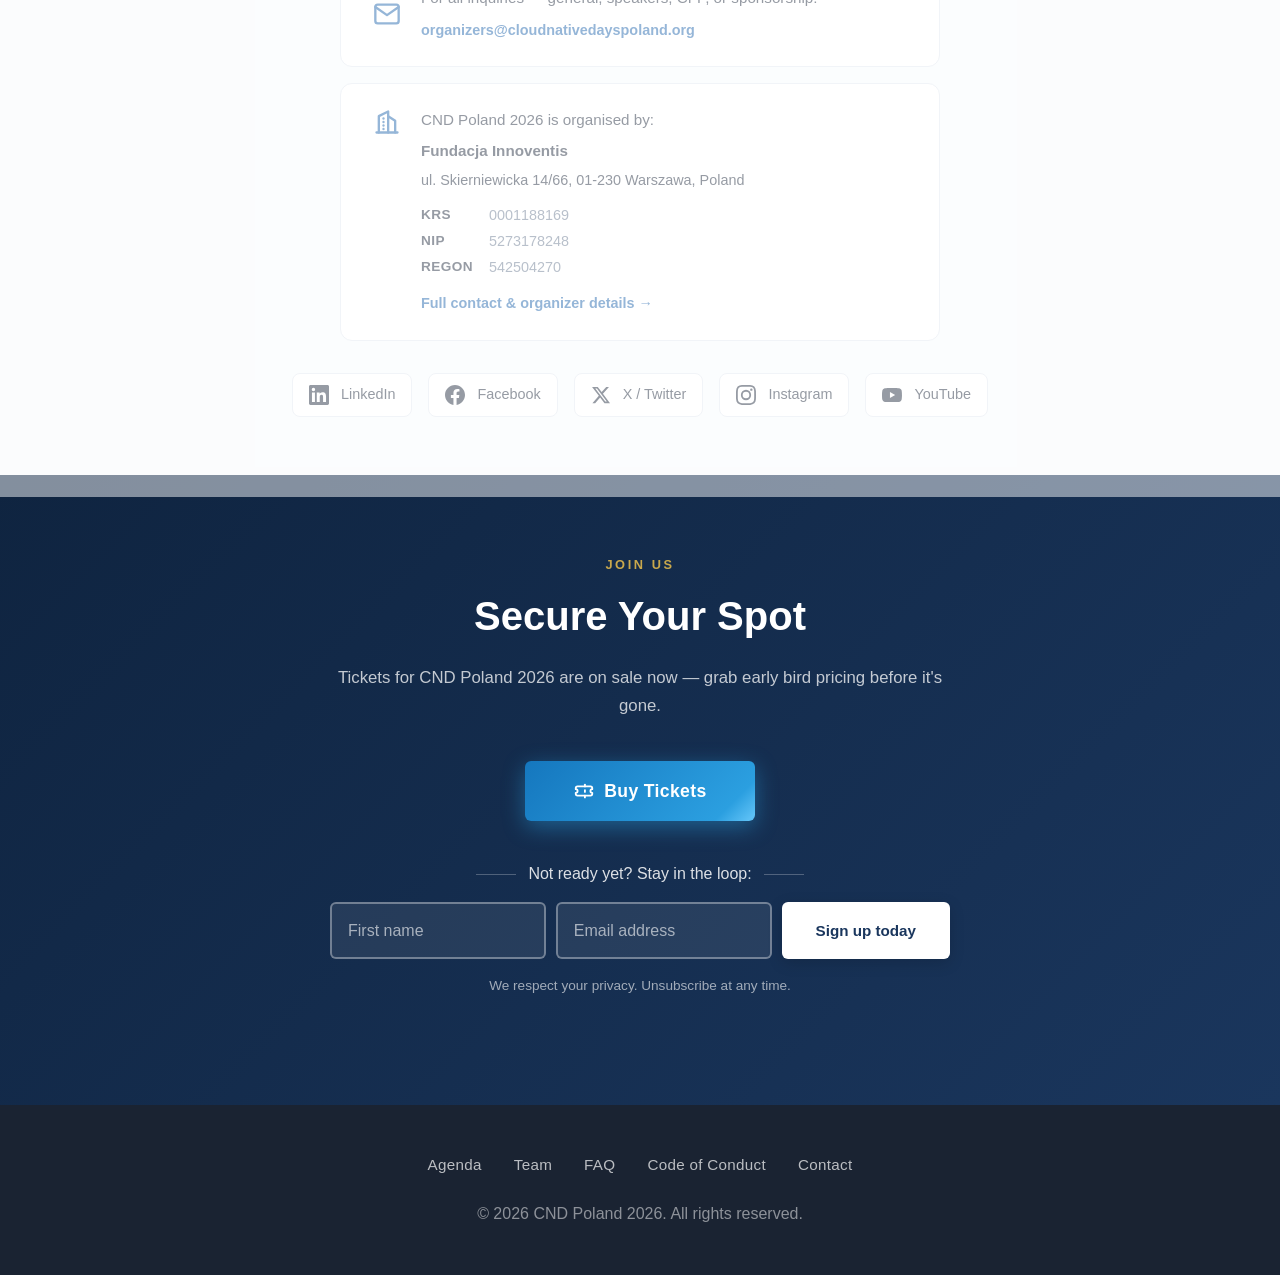
==== commit b3b227b6: "Deploy production from 17d3562" ====
--- a/index.html
+++ b/index.html
@@ -1,9 +1,29 @@
-<!doctype html><html lang=en><head><meta name=generator content="Hugo 0.145.0"><meta charset=utf-8><meta name=viewport content="width=device-width,initial-scale=1"><title>CND Poland 2026</title>
-<meta name=description content="CND Poland 2026 — IT Conference"><link rel=icon href=/favicon.ico sizes=32x32><link rel=icon href=/favicon.svg type=image/svg+xml><link rel=stylesheet href=/css/style.213be12e123b2d09a04a9ec3684555b9e5cbd0477514c7aa9b24eac82fc179b1.css integrity="sha256-ITvhLhI7LQmgSp7DaEVVueXL0Ed1FMeqmyTqyC/BebE="></head><body><header class=site-header><div class="container header-inner"><a href=/ class=site-logo><img src=/images/cnd_full_white.png alt="CND Poland 2026" class=site-logo-img></a><nav class=site-nav><button class=nav-toggle aria-label="Toggle navigation">&#9776;</button><ul class=nav-list><li><a href=/#about data-anchor=true>About</a></li><li><a href=/#speakers data-anchor=true>Speakers</a></li><li><a href=/#cfp data-anchor=true>CFP</a></li><li><a href=/#venue data-anchor=true>Venue</a></li><li><a href=/#sponsors data-anchor=true>Sponsors</a></li><li><a href=/agenda/>Agenda</a></li><li><a href=/team/>Team</a></li><li><a href=/faq/>FAQ</a></li><li><a href=/code-of-conduct/>Code of Conduct</a></li></ul></nav></div></header><main class=main-home><section class=hero><div class=hero-overlay></div><div class=hero-content><img src=/images/cnd_full_white.png alt="CND Poland 2026" class="hero-logo fade-in"><h1 class="hero-heading fade-in delay-1">CONNECT. NETWORK.<br><span class=hero-accent>DEVELOP.</span></h1><p class="hero-sub fade-in delay-2">Where the community shapes the future of cloud native systems.</p><p class="hero-date fade-in delay-3">October 22, 2026 &mdash; Warsaw, Poland</p><div class="hero-buttons fade-in delay-3"><a href=#cfp class="btn btn-primary">Submit a Talk</a>
-<a href=#about class="btn btn-outline">Learn More</a></div></div><div class=hero-scroll-indicator><span></span></div></section><section id=about class="section section-about reveal"><div class=section-inner><span class=section-label>ABOUT THE EVENT</span><h2>From KCD Warsaw to CND Poland</h2><p class=section-description>In 2025, our team organized <strong>KCD Warsaw 2025</strong> &mdash; the first Kubernetes Community Days in Poland, bringing together over 200 developers and engineers. Now we're evolving into <strong>CND Poland</strong> &mdash; a broader conference covering Cloud Native, DevOps, software architecture, and beyond.</p><div class=stats-row><div class="stat-item reveal"><span class=stat-number>200+</span>
+<!doctype html><html lang=en><head><meta name=generator content="Hugo 0.162.1"><meta charset=utf-8><meta name=viewport content="width=device-width,initial-scale=1"><title>CND Poland 2026</title><meta name=description content="CND Poland 2026 — IT Conference"><link rel=icon href=/favicon.ico sizes=32x32><link rel=icon href=/favicon.svg type=image/svg+xml><link rel=stylesheet href=/css/style.ac0cfa5d1c7434da34b11d1e015dd5b90e2026293cc47d8491f9382605642dbe.css integrity="sha256-rAz6XRx0NNo0sR0eAV3VuQ4gJik8xH2Ekfk4JgVkLb4="></head><body><header class=site-header><div class="container header-inner"><a href=/ class=site-logo><img src=/images/cnd_full_white.png alt="CND Poland 2026" class=site-logo-img></a><div class=header-actions><nav class=site-nav><button class=nav-toggle aria-label="Toggle navigation">&#9776;</button><ul class=nav-list><li><a href=/#about data-anchor=true>About</a></li><li><a href=/#sponsors data-anchor=true>Sponsors</a></li><li><a href=/#speakers data-anchor=true>Speakers</a></li><li><a href=/#venue data-anchor=true>Venue</a></li><li><a href=/agenda/>Agenda</a></li><li><a href=/#team data-anchor=true>Team</a></li><li><a href=/faq/>FAQ</a></li><li><a href=/code-of-conduct/>Code of Conduct</a></li><li><a href=/contact/>Contact</a></li><li class=nav-dropdown><button type=button class=nav-dropdown-toggle aria-haspopup=true aria-expanded=false>
+Regulations
+<svg class="nav-caret" width="12" height="12" viewBox="0 0 24 24" fill="none" stroke="currentColor" stroke-width="2.5" stroke-linecap="round" stroke-linejoin="round" aria-hidden="true"><path d="M6 9l6 6 6-6"/></svg></button><ul class=nav-dropdown-menu><li class=nav-doc><span class=nav-doc-name>Privacy Policy</span>
+<a href=/files/regulations/privacy-pol.pdf target=_blank rel="noopener noreferrer">(PL)</a>
+<a href=/files/regulations/privacy-eng.pdf target=_blank rel="noopener noreferrer">(EN)</a></li><li class=nav-doc><span class=nav-doc-name>Terms of Service</span>
+<a href=/files/regulations/terms-of-service-pol.pdf target=_blank rel="noopener noreferrer">(PL)</a>
+<a href=/files/regulations/terms-of-service-eng.pdf target=_blank rel="noopener noreferrer">(EN)</a></li><li class=nav-doc><span class=nav-doc-name>Regulations</span>
+<a href=/files/regulations/regulations-electronic-services-pol.pdf target=_blank rel="noopener noreferrer">(PL)</a>
+<a href=/files/regulations/regulations-electronic-services-eng.pdf target=_blank rel="noopener noreferrer">(EN)</a></li></ul></li></ul></nav><a href=https://cnd2026.konfeo.com/ class="btn btn-ticket nav-ticket" target=_blank rel=noopener aria-label="Buy tickets for CND Poland 2026"><svg width="18" height="18" viewBox="0 0 24 24" fill="none" stroke="currentColor" stroke-width="2" stroke-linecap="round" stroke-linejoin="round" aria-hidden="true"><path d="M3 9a2 2 0 012-2h14a2 2 0 012 2v1a2 2 0 000 4v1a2 2 0 01-2 2H5a2 2 0 01-2-2v-1a2 2 0 000-4z"/><path d="M13 5v2"/><path d="M13 11v2"/><path d="M13 17v2"/></svg>
+<span class=nav-ticket-label>Buy Tickets</span><span class=nav-ticket-label-short>Tickets</span></a></div></div></header><main class=main-home><section class=hero><div class=hero-overlay></div><div class=hero-inner><div class=hero-content><img src=/images/cnd_full_white.png alt="CND Poland 2026" class="hero-logo fade-in"><h1 class="hero-heading fade-in delay-1">CONNECT. NETWORK.<br><span class=hero-accent>DEVELOP.</span></h1><p class="hero-sub fade-in delay-2">Where the community shapes the future of cloud native systems.</p><p class="hero-date fade-in delay-3">October 22, 2026 &mdash; Warsaw, Poland</p><div class="hero-buttons fade-in delay-3"><a href=https://cnd2026.konfeo.com/ class="btn btn-ticket" target=_blank rel=noopener><svg width="20" height="20" viewBox="0 0 24 24" fill="none" stroke="currentColor" stroke-width="2" stroke-linecap="round" stroke-linejoin="round" aria-hidden="true"><path d="M3 9a2 2 0 012-2h14a2 2 0 012 2v1a2 2 0 000 4v1a2 2 0 01-2 2H5a2 2 0 01-2-2v-1a2 2 0 000-4z"/><path d="M13 5v2"/><path d="M13 11v2"/><path d="M13 17v2"/></svg>
+<span>Buy Tickets</span>
+</a><a href=#get-notified class="btn btn-outline">Get Updates</a></div></div><div class="hero-media fade-in delay-2" aria-hidden=true><div class=hero-collage><img class=hero-collage-wide src=/images/kcd2025/hero-1.jpg alt="Registration desk and venue space at KCD Warsaw 2025" loading=lazy>
+<img src=/images/kcd2025/hero-2.jpg alt="Speakers chatting at KCD Warsaw 2025" loading=lazy>
+<img src=/images/kcd2025/hero-3.jpg alt="Attendees networking at KCD Warsaw 2025" loading=lazy>
+<img src=/images/kcd2025/hero-4.jpg alt="Sponsor booth at KCD Warsaw 2025" loading=lazy></div></div></div><div class=hero-scroll-indicator><span></span></div></section><section id=sponsors class="section section-sponsors reveal"><div class=section-inner><span class=section-label>OUR PARTNERS</span><h2>Sponsors & Partners</h2><p class=section-description>CND Poland 2026 is made possible by organizations that believe in the Cloud Native community. We're finalizing this year's sponsor lineup &mdash; in the meantime, meet the partners supporting the conference, and see how your company can get involved.</p><div class=sponsors-tiers><div class="sponsor-tier sponsor-tier-diamond reveal"><div class=sponsor-tier-head><span class="sponsor-tier-badge sponsor-tier-badge-diamond">Diamond</span></div><div class=sponsor-logo-wall><a class=sponsor-logo-card href=https://www.akamai.com target=_blank rel="noopener noreferrer" aria-label="Akamai — Diamond sponsor"><img src=/images/sponsors/akamai.png alt=Akamai loading=lazy></a></div></div><div class="sponsor-tier sponsor-tier-platinum reveal"><div class=sponsor-tier-head><span class="sponsor-tier-badge sponsor-tier-badge-platinum">Platinum</span></div><div class=sponsor-logo-wall><a class=sponsor-logo-card href=https://www.elastic.co target=_blank rel="noopener noreferrer" aria-label="Elastic — Platinum sponsor"><img src=/images/sponsors/elastic.png alt=Elastic loading=lazy>
+</a><a class=sponsor-logo-card href=https://www.netflix.com target=_blank rel="noopener noreferrer" aria-label="Netflix — Platinum sponsor"><img src=/images/sponsors/netflix.png alt=Netflix loading=lazy>
+</a><a class=sponsor-logo-card href=https://upcloud.com target=_blank rel="noopener noreferrer" aria-label="UpCloud — Platinum sponsor"><img src=/images/sponsors/upcloud.png alt=UpCloud loading=lazy></a></div></div><div class="sponsor-tier sponsor-tier-gold reveal"><div class=sponsor-tier-head><span class="sponsor-tier-badge sponsor-tier-badge-gold">Gold</span></div><div class=sponsor-logo-wall><a class=sponsor-logo-card href=https://fotc.com target=_blank rel="noopener noreferrer" aria-label="FOTC — Gold sponsor"><img src=/images/sponsors/fotc.png alt=FOTC loading=lazy>
+</a><a class=sponsor-logo-card href=https://virtuslab.com target=_blank rel="noopener noreferrer" aria-label="VirtusLab — Gold sponsor"><img src=/images/sponsors/virtuslab.png alt=VirtusLab loading=lazy>
+</a><a class=sponsor-logo-card href=https://wasabi.com/ target=_blank rel="noopener noreferrer" aria-label="Wasabi — Gold sponsor"><img src=/images/sponsors/wasabi.png alt=Wasabi loading=lazy></a></div></div></div><div class="partners-block reveal"><div class=partners-divider><span>Partners</span></div><div class=partners-grid><div class=partner-item><a class="sponsor-logo-card sponsor-logo-card-partner" href=https://www.cncf.io target=_blank rel="noopener noreferrer" aria-label="Cloud Native Computing Foundation"><img src=/images/sponsors/cncf.png alt="Cloud Native Computing Foundation" loading=lazy>
+</a><span class=partner-role>Foundation Partner</span><p class=partner-desc>CND Poland 2026 is proudly supported by the <strong>Cloud Native Computing Foundation</strong>.</p></div><div class=partner-item><a class="sponsor-logo-card sponsor-logo-card-partner sponsor-logo-card-community" href=https://sysopspolska.pl target=_blank rel="noopener noreferrer" aria-label="SysOps/DevOps Polska"><img src=/images/sponsors/sysops-devops-polska-white.png alt="SysOps/DevOps Polska" loading=lazy>
+</a><span class=partner-role>Community Partner</span><p class=partner-desc>In partnership with <strong>SysOps/DevOps Polska</strong> — Poland's largest SysOps & DevOps community.</p></div></div></div><div class="sponsorship-opportunities reveal" id=become-a-sponsor><div class=sponsorship-opportunities-head><span class=section-label>GET INVOLVED</span><h3>Sponsorship Opportunities</h3><p class=section-description>Reach a highly engaged audience of developers, architects, and engineering leaders. We offer sponsorship packages ranging from focused visibility to headline presence on the main stage — full tiers, benefits and pricing are in the 2026 prospectus.</p></div><div class=sponsorship-cta><a href="mailto:organizers@cloudnativedayspoland.org?subject=CND%20Poland%202026%20Sponsorship" class="btn btn-secondary">Become a Sponsor</a>
+<a href=/files/cnd-poland-2026-prospectus.pdf class="btn btn-outline-dark" target=_blank rel="noopener noreferrer"><svg width="18" height="18" viewBox="0 0 24 24" fill="none" stroke="currentColor" stroke-width="2" stroke-linecap="round" stroke-linejoin="round" aria-hidden="true" style="vertical-align:-3px;margin-right:.4rem"><path d="M21 15v4a2 2 0 01-2 2H5a2 2 0 01-2-2v-4"/><polyline points="7 10 12 15 17 10"/><line x1="12" y1="15" x2="12" y2="3"/></svg>
+Download 2026 Prospectus</a></div></div></div></section><section id=about class="section section-about reveal"><div class=section-inner><span class=section-label>ABOUT THE EVENT</span><h2>From KCD Warsaw to CND Poland</h2><p class=section-description>In 2025, our team organized <strong>KCD Warsaw 2025</strong> &mdash; the first Kubernetes Community Days in Poland, bringing together over 200 developers and engineers. Now we're evolving into <strong>CND Poland</strong> &mdash; a broader conference covering Cloud Native, DevOps, software architecture, and beyond.</p><div class=stats-row><div class="stat-item reveal"><span class=stat-number>200+</span>
 <span class=stat-label>Attendees in 2025</span></div><div class="stat-item reveal"><span class=stat-number>20+</span>
 <span class=stat-label>Expert Speakers</span></div><div class="stat-item reveal"><span class=stat-number>1</span>
-<span class=stat-label>Incredible Day</span></div></div></div></section><section class="section section-video reveal"><div class=section-inner><span class=section-label>RELIVE THE MAGIC</span><h2>KCD Warsaw 2025 Highlights</h2><p class=section-description>Watch how the community came together last year.</p><div class="video-wrapper reveal"><div class=video-container><iframe src=https://www.youtube.com/embed/zPcjkqqGTGQ title="KCD Warsaw 2025" frameborder=0 allow="accelerometer; autoplay; clipboard-write; encrypted-media; gyroscope; picture-in-picture" allowfullscreen></iframe></div></div><div class="section-link reveal"><a href=https://www.youtube.com/@kcdwarsaw class="btn btn-secondary" target=_blank rel="noopener noreferrer"><svg width="18" height="18" viewBox="0 0 24 24" fill="currentcolor" aria-hidden="true" style="vertical-align:-3px;margin-right:.5rem"><path d="M23.498 6.186A3.016 3.016.0 0021.376 4.05C19.505 3.545 12 3.545 12 3.545s-7.505.0-9.377.505A3.017 3.017.0 00.502 6.186C0 8.07.0 12 0 12s0 3.93.502 5.814a3.016 3.016.0 002.122 2.136c1.871.505 9.376.505 9.376.505s7.505.0 9.377-.505a3.015 3.015.0 002.122-2.136C24 15.93 24 12 24 12s0-3.93-.502-5.814zM9.545 15.568V8.432L15.818 12l-6.273 3.568z"/></svg>
+<span class=stat-label>Incredible Day</span></div></div></div></section><section class="section section-video reveal"><div class=section-inner><span class=section-label>RELIVE THE MAGIC</span><h2>KCD Warsaw 2025 Highlights</h2><p class=section-description>Watch how the community came together last year.</p><div class="video-wrapper reveal"><div class=video-container><iframe src=https://www.youtube.com/embed/zPcjkqqGTGQ title="KCD Warsaw 2025" frameborder=0 allow="accelerometer; autoplay; clipboard-write; encrypted-media; gyroscope; picture-in-picture" allowfullscreen></iframe></div></div><div class="section-link reveal"><a href=https://www.youtube.com/@kcdwarsaw class="btn btn-secondary" target=_blank rel="noopener noreferrer"><svg width="18" height="18" viewBox="0 0 24 24" fill="currentColor" aria-hidden="true" style="vertical-align:-3px;margin-right:.5rem"><path d="M23.498 6.186A3.016 3.016.0 0021.376 4.05C19.505 3.545 12 3.545 12 3.545s-7.505.0-9.377.505A3.017 3.017.0 00.502 6.186C0 8.07.0 12 0 12s0 3.93.502 5.814a3.016 3.016.0 002.122 2.136c1.871.505 9.376.505 9.376.505s7.505.0 9.377-.505a3.015 3.015.0 002.122-2.136C24 15.93 24 12 24 12s0-3.93-.502-5.814zM9.545 15.568V8.432L15.818 12l-6.273 3.568z"/></svg>
 Watch all talks on YouTube</a><p class=cfp-submit-note>All sessions are on the KCD Warsaw channel &mdash; the conference that became CND Poland.</p></div><div class="highlights-photo-grid reveal"><img src=/images/kcd2025/highlights-1.jpg alt="Smiling attendee at KCD Warsaw" loading=lazy>
 <img src=/images/kcd2025/highlights-2.jpg alt="Networking and laughing at KCD Warsaw" loading=lazy>
 <img src=/images/kcd2025/highlights-3.jpg alt="Attendees networking during break" loading=lazy>
@@ -11,34 +31,270 @@
 <img src=/images/kcd2025/highlights-5.jpg alt="Smiling team at KCD booth" loading=lazy>
 <img src=/images/kcd2025/highlights-6.jpg alt="Attendees posing at KCD Warsaw" loading=lazy>
 <img src=/images/kcd2025/highlights-7.jpg alt="Audience smiling during session" loading=lazy>
-<img src=/images/kcd2025/highlights-8.jpg alt="Team chatting at sponsor booth" loading=lazy></div></div></section><section class="section section-coming reveal"><div class=section-inner><span class=section-label>WHAT'S NEXT</span><h2>What to Expect</h2><div class="features-grid features-grid-two"><div class="feature-card reveal"><div class=feature-icon><svg width="32" height="32" viewBox="0 0 24 24" fill="none" stroke="currentcolor" stroke-width="1.5"><path d="M12 20h9"/><path d="M16.5 3.5a2.121 2.121.0 013 3L7 19l-4 1 1-4L16.5 3.5z"/></svg></div><h3>Inspiring Talks</h3><p>World-class speakers sharing insights on Kubernetes, cloud architecture, security, and emerging technologies.</p></div><div class="feature-card reveal"><div class=feature-icon><svg width="32" height="32" viewBox="0 0 24 24" fill="none" stroke="currentcolor" stroke-width="1.5"><path d="M17 21v-2a4 4 0 00-4-4H5a4 4 0 00-4 4v2"/><circle cx="9" cy="7" r="4"/><path d="M23 21v-2a4 4 0 00-3-3.87"/><path d="M16 3.13a4 4 0 010 7.75"/></svg></div><h3>Networking</h3><p>Connect with fellow engineers, architects, and technology leaders from across Poland and Europe.</p></div></div></div></section><section id=speakers class="section section-speakers reveal"><div class=section-inner><span class=section-label>THE LINEUP</span><h2>Speakers</h2><p class=section-description>The speaker lineup for CND Poland 2026 is currently in the works. We're reaching out to industry experts, thought leaders, and hands-on practitioners from across the Cloud Native ecosystem.</p><div class="speakers-photo-grid reveal"><img src=/images/kcd2025/speaker-stage-1.jpg alt="Speaker presenting on observability at KCD Warsaw 2025" loading=lazy>
-<img src=/images/kcd2025/speaker-stage-2.jpg alt="Speaker presenting at KCD Warsaw 2025" loading=lazy>
-<img src=/images/kcd2025/speaker-stage-3.jpg alt="Speaker on Kubernetes at the Edge" loading=lazy>
-<img src=/images/kcd2025/speaker-stage-4.jpg alt="Speaker on main stage at KCD Warsaw" loading=lazy>
-<img src=/images/kcd2025/speaker-stage-5.jpg alt="Speaker presenting on monitoring in Kubernetes" loading=lazy>
-<img src=/images/kcd2025/speaker-stage-6.jpg alt="Speaker on KCD Warsaw main stage" loading=lazy>
-<img src=/images/kcd2025/speaker-stage-7.jpg alt="Speaker with full audience at KCD Warsaw" loading=lazy>
-<img src=/images/kcd2025/speaker-stage-8.jpg alt="Female speaker presenting at KCD Warsaw" loading=lazy>
-<img src=/images/kcd2025/speaker-stage-9.jpg alt="Speaker presenting Pyroscope Python SDK" loading=lazy></div><div class=section-link><a href=#cfp class="btn btn-secondary">Submit a Talk</a></div></div></section><section id=cfp class="section section-cfp reveal"><div class=section-inner><span class=section-label>SHARE YOUR KNOWLEDGE</span><h2>Call for Papers</h2><p class=section-description>Now is your chance to become a speaker at CND Poland 2026. Share your expertise with hundreds of cloud native enthusiasts.</p><div class=cfp-columns><div class=cfp-card><h3>Topics of Interest</h3><ul class=cfp-topics><li><span class=cfp-topic-icon>&#9729;</span> Cloud Native & Kubernetes</li><li><span class=cfp-topic-icon>&#9881;</span> DevOps & Platform Engineering</li><li><span class=cfp-topic-icon>&#9670;</span> Software Architecture</li><li><span class=cfp-topic-icon>&#10047;</span> AI / Machine Learning</li><li><span class=cfp-topic-icon>&#128274;</span> Security</li><li><span class=cfp-topic-icon>&#9733;</span> Open Source</li><li><span class=cfp-topic-icon>&#128187;</span> Developer Experience</li><li><span class=cfp-topic-icon>&#127942;</span> Leadership & Culture</li></ul></div><div class=cfp-card><h3>Submission Guidelines</h3><ul class=cfp-guidelines><li>We accept talks of various formats</li><li>Submit a clear title and abstract (max 300 words)</li><li>Include a short bio and photo</li><li>Indicate whether the talk has been presented before</li></ul><h3>What We Offer Speakers</h3><ul class=cfp-guidelines><li>Free conference pass</li><li>Speaker support package (details shared upon acceptance)</li><li>Professional recording of your session</li><li>A platform to reach hundreds of engaged developers</li></ul></div></div><div class=cfp-cta-row><a href=https://sessionize.com/cloud-native-days-poland-2026 class="btn btn-primary btn-large" target=_blank rel="noopener noreferrer">Submit a Session</a><p class=cfp-submit-note>CFP is now open &mdash; submissions close on June 1, 2026.</p></div></div></section><section id=venue class="section section-venue reveal"><div class=section-inner><span class=section-label>THE LOCATION</span><h2>Experience the Venue</h2><div class=venue-info-row><div class=venue-text><h3>Chmielna 73 &mdash; Varso Tower</h3><p>CND Poland 2026 will be held at Chmielna 73 in <strong>Varso Tower</strong> &mdash; the tallest building in the European Union, standing at 310 metres. Designed by Foster + Partners and located in the heart of Warsaw, it offers world-class conference facilities with a modern, inspiring atmosphere.</p><p>Just minutes from Warsaw Central Station, the venue offers world-class facilities with easy access from anywhere in the city.</p><div class=venue-details><div class=venue-detail><svg width="20" height="20" viewBox="0 0 24 24" fill="none" stroke="currentcolor" stroke-width="2"><path d="M21 10c0 7-9 13-9 13s-9-6-9-13a9 9 0 0118 0z"/><circle cx="12" cy="10" r="3"/></svg>
-<span>Chmielna 73, 00-801 Warsaw</span></div><div class=venue-detail><svg width="20" height="20" viewBox="0 0 24 24" fill="none" stroke="currentcolor" stroke-width="2"><rect x="3" y="4" width="18" height="18" rx="2" ry="2"/><line x1="16" y1="2" x2="16" y2="6"/><line x1="8" y1="2" x2="8" y2="6"/><line x1="3" y1="10" x2="21" y2="10"/></svg>
+<img src=/images/kcd2025/highlights-8.jpg alt="Team chatting at sponsor booth" loading=lazy></div></div></section><section class="section section-coming reveal"><div class=section-inner><span class=section-label>WHAT'S NEXT</span><h2>What to Expect</h2><div class="features-grid features-grid-three"><div class="feature-card reveal"><div class=feature-icon><svg width="32" height="32" viewBox="0 0 24 24" fill="none" stroke="currentColor" stroke-width="1.5"><path d="M12 20h9"/><path d="M16.5 3.5a2.121 2.121.0 013 3L7 19l-4 1 1-4L16.5 3.5z"/></svg></div><h3>Inspiring Talks</h3><p>World-class speakers sharing insights on Kubernetes, cloud architecture, security, and emerging technologies.</p></div><div class="feature-card reveal"><div class=feature-icon><svg width="32" height="32" viewBox="0 0 24 24" fill="none" stroke="currentColor" stroke-width="1.5"><path d="M17 21v-2a4 4 0 00-4-4H5a4 4 0 00-4 4v2"/><circle cx="9" cy="7" r="4"/><path d="M23 21v-2a4 4 0 00-3-3.87"/><path d="M16 3.13a4 4 0 010 7.75"/></svg></div><h3>Networking</h3><p>Connect with fellow engineers, architects, and technology leaders from across Poland and Europe.</p></div><div class="feature-card reveal"><div class=feature-icon><svg width="32" height="32" viewBox="0 0 24 24" fill="none" stroke="currentColor" stroke-width="1.5"><path d="M18 8h1a4 4 0 010 8h-1"/><path d="M2 8h16v9a4 4 0 01-4 4H6a4 4 0 01-4-4V8z"/><line x1="6" y1="1" x2="6" y2="4"/><line x1="10" y1="1" x2="10" y2="4"/><line x1="14" y1="1" x2="14" y2="4"/></svg></div><h3>Hallway Track & Fun</h3><p>The best conversations happen between sessions &mdash; great coffee, food, and an after-party to keep the community spirit going.</p></div></div></div></section><section id=speakers class="section section-speakers reveal"><div class=section-inner><span class=section-label>THE LINEUP</span><h2>Speakers</h2><p class=section-description>Meet our speakers for Cloud Native Days Poland 2026 &mdash; maintainers, CNCF ambassadors, and hands-on practitioners from across the Cloud Native ecosystem. <strong>Click any speaker</strong> for their bio and the full abstract of their talk.</p><div class=speakers-grid><article class="speaker-card reveal is-keynote" style=--stagger:0><a class=speaker-card-main href=/agenda/#speaker-alex-chircop data-speaker-dialog=speaker-dialog-alex-chircop><div class=speaker-photo-wrap><img class=speaker-photo src=/images/speakers/alex-chircop.jpg alt="Alex Chircop" loading=lazy width=400 height=400>
+<span class=speaker-keynote-badge>Keynote</span>
+<span class=speaker-card-hint aria-hidden=true><svg width="13" height="13" viewBox="0 0 24 24" fill="none" stroke="currentColor" stroke-width="2.2" stroke-linecap="round" stroke-linejoin="round"><circle cx="11" cy="11" r="7"/><line x1="16.5" y1="16.5" x2="21" y2="21"/></svg>
+<span>Bio & abstract</span></span></div><div class=speaker-info><h3 class=speaker-name>Alex Chircop</h3><p class=speaker-role>Principal Engineer, Google · CNCF TOC</p><p class=speaker-talk><span class=speaker-talk-label>Keynote</span>
+<span class=speaker-talk-title>The State of the Cloud Native Union</span></p></div></a><div class=speaker-links><a href=https://www.linkedin.com/in/alexchircop/ target=_blank rel="noopener noreferrer" aria-label="Alex Chircop on LinkedIn" title=LinkedIn><svg width="16" height="16" viewBox="0 0 24 24" fill="currentColor" aria-hidden="true"><path d="M20.447 20.452h-3.554v-5.569c0-1.328-.027-3.037-1.852-3.037-1.853.0-2.136 1.445-2.136 2.939v5.667H9.351V9h3.414v1.561h.046c.477-.9 1.637-1.85 3.37-1.85 3.601.0 4.267 2.37 4.267 5.455v6.286zM5.337 7.433A2.062 2.062.0 013.274 5.368a2.064 2.064.0 112.063 2.065zm1.782 13.019H3.555V9h3.564v11.452zM22.225.0H1.771C.792.0.0.774.0 1.729v20.542C0 23.227.792 24 1.771 24h20.451C23.2 24 24 23.227 24 22.271V1.729C24 .774 23.2.0 22.222.0h.003z"/></svg></a>
+<a href=https://x.com/chira001 target=_blank rel="noopener noreferrer" aria-label="Alex Chircop on X" title="X / Twitter"><svg width="16" height="16" viewBox="0 0 24 24" fill="currentColor" aria-hidden="true"><path d="M18.244 2.25h3.308l-7.227 8.26 8.502 11.24H16.17l-5.214-6.817L4.99 21.75H1.68l7.73-8.835L1.254 2.25H8.08l4.713 6.231zm-1.161 17.52h1.833L7.084 4.126H5.117z"/></svg></a>
+<a href=https://cloud.google.com/ target=_blank rel="noopener noreferrer" aria-label="Alex Chircop's website" title=Website><svg width="16" height="16" viewBox="0 0 24 24" fill="none" stroke="currentColor" stroke-width="2" stroke-linecap="round" stroke-linejoin="round" aria-hidden="true"><circle cx="12" cy="12" r="10"/><line x1="2" y1="12" x2="22" y2="12"/><path d="M12 2a15.3 15.3.0 014 10 15.3 15.3.0 01-4 10A15.3 15.3.0 018 12a15.3 15.3.0 014-10z"/></svg></a></div></article><article class="speaker-card reveal is-keynote" style=--stagger:1><a class=speaker-card-main href=/agenda/#speaker-julia-furst-morgado data-speaker-dialog=speaker-dialog-julia-furst-morgado><div class=speaker-photo-wrap><img class=speaker-photo src=/images/speakers/julia-furst-morgado.jpg alt="Julia Furst Morgado" loading=lazy width=400 height=400>
+<span class=speaker-keynote-badge>Keynote</span>
+<span class=speaker-card-hint aria-hidden=true><svg width="13" height="13" viewBox="0 0 24 24" fill="none" stroke="currentColor" stroke-width="2.2" stroke-linecap="round" stroke-linejoin="round"><circle cx="11" cy="11" r="7"/><line x1="16.5" y1="16.5" x2="21" y2="21"/></svg>
+<span>Bio & abstract</span></span></div><div class=speaker-info><h3 class=speaker-name>Julia Furst Morgado</h3><p class=speaker-role>Principal DevRel Engineer, Dash0 · CNCF Ambassador</p><p class=speaker-talk><span class=speaker-talk-label>Keynote</span>
+<span class=speaker-talk-title>The Trace I Never Instrumented</span></p></div></a><div class=speaker-links><a href=https://www.linkedin.com/in/juliafmorgado/ target=_blank rel="noopener noreferrer" aria-label="Julia Furst Morgado on LinkedIn" title=LinkedIn><svg width="16" height="16" viewBox="0 0 24 24" fill="currentColor" aria-hidden="true"><path d="M20.447 20.452h-3.554v-5.569c0-1.328-.027-3.037-1.852-3.037-1.853.0-2.136 1.445-2.136 2.939v5.667H9.351V9h3.414v1.561h.046c.477-.9 1.637-1.85 3.37-1.85 3.601.0 4.267 2.37 4.267 5.455v6.286zM5.337 7.433A2.062 2.062.0 013.274 5.368a2.064 2.064.0 112.063 2.065zm1.782 13.019H3.555V9h3.564v11.452zM22.225.0H1.771C.792.0.0.774.0 1.729v20.542C0 23.227.792 24 1.771 24h20.451C23.2 24 24 23.227 24 22.271V1.729C24 .774 23.2.0 22.222.0h.003z"/></svg></a>
+<a href=https://twitter.com/juliafmorgado target=_blank rel="noopener noreferrer" aria-label="Julia Furst Morgado on X" title="X / Twitter"><svg width="16" height="16" viewBox="0 0 24 24" fill="currentColor" aria-hidden="true"><path d="M18.244 2.25h3.308l-7.227 8.26 8.502 11.24H16.17l-5.214-6.817L4.99 21.75H1.68l7.73-8.835L1.254 2.25H8.08l4.713 6.231zm-1.161 17.52h1.833L7.084 4.126H5.117z"/></svg></a>
+<a href=https://www.dash0.com/ target=_blank rel="noopener noreferrer" aria-label="Julia Furst Morgado's website" title=Website><svg width="16" height="16" viewBox="0 0 24 24" fill="none" stroke="currentColor" stroke-width="2" stroke-linecap="round" stroke-linejoin="round" aria-hidden="true"><circle cx="12" cy="12" r="10"/><line x1="2" y1="12" x2="22" y2="12"/><path d="M12 2a15.3 15.3.0 014 10 15.3 15.3.0 01-4 10A15.3 15.3.0 018 12a15.3 15.3.0 014-10z"/></svg></a>
+<a href=https://juliafmorgado.com/ target=_blank rel="noopener noreferrer" aria-label="Julia Furst Morgado's blog" title=Blog><svg width="16" height="16" viewBox="0 0 24 24" fill="none" stroke="currentColor" stroke-width="2" stroke-linecap="round" stroke-linejoin="round" aria-hidden="true"><path d="M4 11a9 9 0 019 9"/><path d="M4 4a16 16 0 0116 16"/><circle cx="5" cy="19" r="1"/></svg></a></div></article><article class="speaker-card reveal is-keynote" style=--stagger:2><a class=speaker-card-main href=/agenda/#speaker-adriana-villela data-speaker-dialog=speaker-dialog-adriana-villela><div class=speaker-photo-wrap><img class=speaker-photo src=/images/speakers/adriana-villela.jpg alt="Adriana Villela" loading=lazy width=400 height=400>
+<span class=speaker-keynote-badge>Keynote</span>
+<span class=speaker-card-hint aria-hidden=true><svg width="13" height="13" viewBox="0 0 24 24" fill="none" stroke="currentColor" stroke-width="2.2" stroke-linecap="round" stroke-linejoin="round"><circle cx="11" cy="11" r="7"/><line x1="16.5" y1="16.5" x2="21" y2="21"/></svg>
+<span>Bio & abstract</span></span></div><div class=speaker-info><h3 class=speaker-name>Adriana Villela</h3><p class=speaker-role>Principal Developer Advocate at Dynatrace</p><p class=speaker-talk><span class=speaker-talk-label>Keynote</span>
+<span class=speaker-talk-title>Zen AI Cohabitation: How I learned to embrace the slop</span></p></div></a><div class=speaker-links><a href=https://www.linkedin.com/in/adrianavillela/ target=_blank rel="noopener noreferrer" aria-label="Adriana Villela on LinkedIn" title=LinkedIn><svg width="16" height="16" viewBox="0 0 24 24" fill="currentColor" aria-hidden="true"><path d="M20.447 20.452h-3.554v-5.569c0-1.328-.027-3.037-1.852-3.037-1.853.0-2.136 1.445-2.136 2.939v5.667H9.351V9h3.414v1.561h.046c.477-.9 1.637-1.85 3.37-1.85 3.601.0 4.267 2.37 4.267 5.455v6.286zM5.337 7.433A2.062 2.062.0 013.274 5.368a2.064 2.064.0 112.063 2.065zm1.782 13.019H3.555V9h3.564v11.452zM22.225.0H1.771C.792.0.0.774.0 1.729v20.542C0 23.227.792 24 1.771 24h20.451C23.2 24 24 23.227 24 22.271V1.729C24 .774 23.2.0 22.222.0h.003z"/></svg></a>
+<a href=https://twitter.com/adrianamvillela target=_blank rel="noopener noreferrer" aria-label="Adriana Villela on X" title="X / Twitter"><svg width="16" height="16" viewBox="0 0 24 24" fill="currentColor" aria-hidden="true"><path d="M18.244 2.25h3.308l-7.227 8.26 8.502 11.24H16.17l-5.214-6.817L4.99 21.75H1.68l7.73-8.835L1.254 2.25H8.08l4.713 6.231zm-1.161 17.52h1.833L7.084 4.126H5.117z"/></svg></a>
+<a href=https://dynatrace.com/ target=_blank rel="noopener noreferrer" aria-label="Adriana Villela's website" title=Website><svg width="16" height="16" viewBox="0 0 24 24" fill="none" stroke="currentColor" stroke-width="2" stroke-linecap="round" stroke-linejoin="round" aria-hidden="true"><circle cx="12" cy="12" r="10"/><line x1="2" y1="12" x2="22" y2="12"/><path d="M12 2a15.3 15.3.0 014 10 15.3 15.3.0 01-4 10A15.3 15.3.0 018 12a15.3 15.3.0 014-10z"/></svg></a>
+<a href=https://adri-v.medium.com/ target=_blank rel="noopener noreferrer" aria-label="Adriana Villela's blog" title=Blog><svg width="16" height="16" viewBox="0 0 24 24" fill="none" stroke="currentColor" stroke-width="2" stroke-linecap="round" stroke-linejoin="round" aria-hidden="true"><path d="M4 11a9 9 0 019 9"/><path d="M4 4a16 16 0 0116 16"/><circle cx="5" cy="19" r="1"/></svg></a></div></article><article class="speaker-card reveal is-keynote" style=--stagger:3><a class=speaker-card-main href=/agenda/#speaker-josh-lee data-speaker-dialog=speaker-dialog-josh-lee><div class=speaker-photo-wrap><img class=speaker-photo src=/images/speakers/josh-lee.jpg alt="Josh Lee" loading=lazy width=400 height=400>
+<span class=speaker-keynote-badge>Keynote</span>
+<span class=speaker-card-hint aria-hidden=true><svg width="13" height="13" viewBox="0 0 24 24" fill="none" stroke="currentColor" stroke-width="2.2" stroke-linecap="round" stroke-linejoin="round"><circle cx="11" cy="11" r="7"/><line x1="16.5" y1="16.5" x2="21" y2="21"/></svg>
+<span>Bio & abstract</span></span></div><div class=speaker-info><h3 class=speaker-name>Josh Lee</h3><p class=speaker-role>Developer Advocate @ Altinity</p><p class=speaker-talk><span class=speaker-talk-label>Keynote</span>
+<span class=speaker-talk-title>Zen AI Cohabitation: How I learned to embrace the slop</span></p></div></a><div class=speaker-links><a href=https://www.linkedin.com/in/joshuamlee/ target=_blank rel="noopener noreferrer" aria-label="Josh Lee on LinkedIn" title=LinkedIn><svg width="16" height="16" viewBox="0 0 24 24" fill="currentColor" aria-hidden="true"><path d="M20.447 20.452h-3.554v-5.569c0-1.328-.027-3.037-1.852-3.037-1.853.0-2.136 1.445-2.136 2.939v5.667H9.351V9h3.414v1.561h.046c.477-.9 1.637-1.85 3.37-1.85 3.601.0 4.267 2.37 4.267 5.455v6.286zM5.337 7.433A2.062 2.062.0 013.274 5.368a2.064 2.064.0 112.063 2.065zm1.782 13.019H3.555V9h3.564v11.452zM22.225.0H1.771C.792.0.0.774.0 1.729v20.542C0 23.227.792 24 1.771 24h20.451C23.2 24 24 23.227 24 22.271V1.729C24 .774 23.2.0 22.222.0h.003z"/></svg></a>
+<a href=https://twitter.com/joshleecreates target=_blank rel="noopener noreferrer" aria-label="Josh Lee on X" title="X / Twitter"><svg width="16" height="16" viewBox="0 0 24 24" fill="currentColor" aria-hidden="true"><path d="M18.244 2.25h3.308l-7.227 8.26 8.502 11.24H16.17l-5.214-6.817L4.99 21.75H1.68l7.73-8.835L1.254 2.25H8.08l4.713 6.231zm-1.161 17.52h1.833L7.084 4.126H5.117z"/></svg></a>
+<a href=https://altinity.com/ target=_blank rel="noopener noreferrer" aria-label="Josh Lee's website" title=Website><svg width="16" height="16" viewBox="0 0 24 24" fill="none" stroke="currentColor" stroke-width="2" stroke-linecap="round" stroke-linejoin="round" aria-hidden="true"><circle cx="12" cy="12" r="10"/><line x1="2" y1="12" x2="22" y2="12"/><path d="M12 2a15.3 15.3.0 014 10 15.3 15.3.0 01-4 10A15.3 15.3.0 018 12a15.3 15.3.0 014-10z"/></svg></a>
+<a href=https://joshuamlee.com/ target=_blank rel="noopener noreferrer" aria-label="Josh Lee's blog" title=Blog><svg width="16" height="16" viewBox="0 0 24 24" fill="none" stroke="currentColor" stroke-width="2" stroke-linecap="round" stroke-linejoin="round" aria-hidden="true"><path d="M4 11a9 9 0 019 9"/><path d="M4 4a16 16 0 0116 16"/><circle cx="5" cy="19" r="1"/></svg></a></div></article><article class="speaker-card reveal" style=--stagger:0><a class=speaker-card-main href=/agenda/#speaker-jan-bronicki data-speaker-dialog=speaker-dialog-jan-bronicki><div class=speaker-photo-wrap><img class=speaker-photo src=/images/speakers/jan-bronicki.jpg alt="Jan Bronicki" loading=lazy width=400 height=400>
+<span class=speaker-card-hint aria-hidden=true><svg width="13" height="13" viewBox="0 0 24 24" fill="none" stroke="currentColor" stroke-width="2.2" stroke-linecap="round" stroke-linejoin="round"><circle cx="11" cy="11" r="7"/><line x1="16.5" y1="16.5" x2="21" y2="21"/></svg>
+<span>Bio & abstract</span></span></div><div class=speaker-info><h3 class=speaker-name>Jan Bronicki</h3><p class=speaker-role>Software Engineer, Microsoft · Flatcar Maintainer</p><p class=speaker-talk><span class=speaker-talk-label>Talk</span>
+<span class=speaker-talk-title>Operating Systems as Code: The Missing Layer in Cloud Native Platforms</span></p></div></a><div class=speaker-links><a href=https://www.linkedin.com/in/jan-bronicki-4091791a4/ target=_blank rel="noopener noreferrer" aria-label="Jan Bronicki on LinkedIn" title=LinkedIn><svg width="16" height="16" viewBox="0 0 24 24" fill="currentColor" aria-hidden="true"><path d="M20.447 20.452h-3.554v-5.569c0-1.328-.027-3.037-1.852-3.037-1.853.0-2.136 1.445-2.136 2.939v5.667H9.351V9h3.414v1.561h.046c.477-.9 1.637-1.85 3.37-1.85 3.601.0 4.267 2.37 4.267 5.455v6.286zM5.337 7.433A2.062 2.062.0 013.274 5.368a2.064 2.064.0 112.063 2.065zm1.782 13.019H3.555V9h3.564v11.452zM22.225.0H1.771C.792.0.0.774.0 1.729v20.542C0 23.227.792 24 1.771 24h20.451C23.2 24 24 23.227 24 22.271V1.729C24 .774 23.2.0 22.222.0h.003z"/></svg></a>
+<a href=https://www.flatcar.org/ target=_blank rel="noopener noreferrer" aria-label="Jan Bronicki's website" title=Website><svg width="16" height="16" viewBox="0 0 24 24" fill="none" stroke="currentColor" stroke-width="2" stroke-linecap="round" stroke-linejoin="round" aria-hidden="true"><circle cx="12" cy="12" r="10"/><line x1="2" y1="12" x2="22" y2="12"/><path d="M12 2a15.3 15.3.0 014 10 15.3 15.3.0 01-4 10A15.3 15.3.0 018 12a15.3 15.3.0 014-10z"/></svg></a></div></article><article class="speaker-card reveal" style=--stagger:1><a class=speaker-card-main href=/agenda/#speaker-svitlana-chaplinska data-speaker-dialog=speaker-dialog-svitlana-chaplinska><div class=speaker-photo-wrap><img class=speaker-photo src=/images/speakers/svitlana-chaplinska.jpg alt="Svitlana Chaplinska" loading=lazy width=400 height=400>
+<span class=speaker-card-hint aria-hidden=true><svg width="13" height="13" viewBox="0 0 24 24" fill="none" stroke="currentColor" stroke-width="2.2" stroke-linecap="round" stroke-linejoin="round"><circle cx="11" cy="11" r="7"/><line x1="16.5" y1="16.5" x2="21" y2="21"/></svg>
+<span>Bio & abstract</span></span></div><div class=speaker-info><h3 class=speaker-name>Svitlana Chaplinska</h3><p class=speaker-role>Security Engineer @ Metacore Games</p><p class=speaker-talk><span class=speaker-talk-label>Talk</span>
+<span class=speaker-talk-title>What Could Go Wrong? Threat Modeling Kubernetes in 5 Minutes</span></p></div></a><div class=speaker-links><a href=https://www.linkedin.com/in/svitlana-chaplinska target=_blank rel="noopener noreferrer" aria-label="Svitlana Chaplinska on LinkedIn" title=LinkedIn><svg width="16" height="16" viewBox="0 0 24 24" fill="currentColor" aria-hidden="true"><path d="M20.447 20.452h-3.554v-5.569c0-1.328-.027-3.037-1.852-3.037-1.853.0-2.136 1.445-2.136 2.939v5.667H9.351V9h3.414v1.561h.046c.477-.9 1.637-1.85 3.37-1.85 3.601.0 4.267 2.37 4.267 5.455v6.286zM5.337 7.433A2.062 2.062.0 013.274 5.368a2.064 2.064.0 112.063 2.065zm1.782 13.019H3.555V9h3.564v11.452zM22.225.0H1.771C.792.0.0.774.0 1.729v20.542C0 23.227.792 24 1.771 24h20.451C23.2 24 24 23.227 24 22.271V1.729C24 .774 23.2.0 22.222.0h.003z"/></svg></a></div></article><article class="speaker-card reveal" style=--stagger:2><a class=speaker-card-main href=/agenda/#speaker-yair-etziony data-speaker-dialog=speaker-dialog-yair-etziony><div class=speaker-photo-wrap><img class=speaker-photo src=/images/speakers/yair-etziony.jpg alt="Yair Etziony" loading=lazy width=400 height=400>
+<span class=speaker-card-hint aria-hidden=true><svg width="13" height="13" viewBox="0 0 24 24" fill="none" stroke="currentColor" stroke-width="2.2" stroke-linecap="round" stroke-linejoin="round"><circle cx="11" cy="11" r="7"/><line x1="16.5" y1="16.5" x2="21" y2="21"/></svg>
+<span>Bio & abstract</span></span></div><div class=speaker-info><h3 class=speaker-name>Yair Etziony</h3><p class=speaker-role>Founder, False Systems · CD Foundation Ambassador</p><p class=speaker-talk><span class=speaker-talk-label>Talk</span>
+<span class=speaker-talk-title>After Docker: Isolation for Agentic Workloads</span></p></div></a><div class=speaker-links><a href=https://www.linkedin.com/in/yair-etziony/ target=_blank rel="noopener noreferrer" aria-label="Yair Etziony on LinkedIn" title=LinkedIn><svg width="16" height="16" viewBox="0 0 24 24" fill="currentColor" aria-hidden="true"><path d="M20.447 20.452h-3.554v-5.569c0-1.328-.027-3.037-1.852-3.037-1.853.0-2.136 1.445-2.136 2.939v5.667H9.351V9h3.414v1.561h.046c.477-.9 1.637-1.85 3.37-1.85 3.601.0 4.267 2.37 4.267 5.455v6.286zM5.337 7.433A2.062 2.062.0 013.274 5.368a2.064 2.064.0 112.063 2.065zm1.782 13.019H3.555V9h3.564v11.452zM22.225.0H1.771C.792.0.0.774.0 1.729v20.542C0 23.227.792 24 1.771 24h20.451C23.2 24 24 23.227 24 22.271V1.729C24 .774 23.2.0 22.222.0h.003z"/></svg></a>
+<a href=http://www.false-systems.com/ target=_blank rel="noopener noreferrer" aria-label="Yair Etziony's website" title=Website><svg width="16" height="16" viewBox="0 0 24 24" fill="none" stroke="currentColor" stroke-width="2" stroke-linecap="round" stroke-linejoin="round" aria-hidden="true"><circle cx="12" cy="12" r="10"/><line x1="2" y1="12" x2="22" y2="12"/><path d="M12 2a15.3 15.3.0 014 10 15.3 15.3.0 01-4 10A15.3 15.3.0 018 12a15.3 15.3.0 014-10z"/></svg></a></div></article><article class="speaker-card reveal" style=--stagger:3><a class=speaker-card-main href=/agenda/#speaker-wojtek-gawronski data-speaker-dialog=speaker-dialog-wojtek-gawronski><div class=speaker-photo-wrap><img class=speaker-photo src=/images/speakers/wojtek-gawronski.jpg alt="Wojtek Gawroński" loading=lazy width=400 height=400>
+<span class=speaker-card-hint aria-hidden=true><svg width="13" height="13" viewBox="0 0 24 24" fill="none" stroke="currentColor" stroke-width="2.2" stroke-linecap="round" stroke-linejoin="round"><circle cx="11" cy="11" r="7"/><line x1="16.5" y1="16.5" x2="21" y2="21"/></svg>
+<span>Bio & abstract</span></span></div><div class=speaker-info><h3 class=speaker-name>Wojtek Gawroński</h3><p class=speaker-role>Developer Advocate, Unleash</p><p class=speaker-talk><span class=speaker-talk-label>Talk</span>
+<span class=speaker-talk-title>Reversibility as a Service: The Property Your Platform Needs</span></p></div></a><div class=speaker-links><a href=https://linkedin.com/in/afronski target=_blank rel="noopener noreferrer" aria-label="Wojtek Gawroński on LinkedIn" title=LinkedIn><svg width="16" height="16" viewBox="0 0 24 24" fill="currentColor" aria-hidden="true"><path d="M20.447 20.452h-3.554v-5.569c0-1.328-.027-3.037-1.852-3.037-1.853.0-2.136 1.445-2.136 2.939v5.667H9.351V9h3.414v1.561h.046c.477-.9 1.637-1.85 3.37-1.85 3.601.0 4.267 2.37 4.267 5.455v6.286zM5.337 7.433A2.062 2.062.0 013.274 5.368a2.064 2.064.0 112.063 2.065zm1.782 13.019H3.555V9h3.564v11.452zM22.225.0H1.771C.792.0.0.774.0 1.729v20.542C0 23.227.792 24 1.771 24h20.451C23.2 24 24 23.227 24 22.271V1.729C24 .774 23.2.0 22.222.0h.003z"/></svg></a>
+<a href=https://twitter.com/afronski target=_blank rel="noopener noreferrer" aria-label="Wojtek Gawroński on X" title="X / Twitter"><svg width="16" height="16" viewBox="0 0 24 24" fill="currentColor" aria-hidden="true"><path d="M18.244 2.25h3.308l-7.227 8.26 8.502 11.24H16.17l-5.214-6.817L4.99 21.75H1.68l7.73-8.835L1.254 2.25H8.08l4.713 6.231zm-1.161 17.52h1.833L7.084 4.126H5.117z"/></svg></a>
+<a href=https://awsmaniac.com/ target=_blank rel="noopener noreferrer" aria-label="Wojtek Gawroński's website" title=Website><svg width="16" height="16" viewBox="0 0 24 24" fill="none" stroke="currentColor" stroke-width="2" stroke-linecap="round" stroke-linejoin="round" aria-hidden="true"><circle cx="12" cy="12" r="10"/><line x1="2" y1="12" x2="22" y2="12"/><path d="M12 2a15.3 15.3.0 014 10 15.3 15.3.0 01-4 10A15.3 15.3.0 018 12a15.3 15.3.0 014-10z"/></svg></a></div></article><article class="speaker-card reveal" style=--stagger:0><a class=speaker-card-main href=/agenda/#speaker-kateryna-hrytsaienko data-speaker-dialog=speaker-dialog-kateryna-hrytsaienko><div class=speaker-photo-wrap><img class=speaker-photo src=/images/speakers/kateryna-hrytsaienko.jpg alt="Kateryna Hrytsaienko" loading=lazy width=400 height=400>
+<span class=speaker-card-hint aria-hidden=true><svg width="13" height="13" viewBox="0 0 24 24" fill="none" stroke="currentColor" stroke-width="2.2" stroke-linecap="round" stroke-linejoin="round"><circle cx="11" cy="11" r="7"/><line x1="16.5" y1="16.5" x2="21" y2="21"/></svg>
+<span>Bio & abstract</span></span></div><div class=speaker-info><h3 class=speaker-name>Kateryna Hrytsaienko</h3><p class=speaker-role>Senior Software Engineer · GDG Kyiv Co-Lead</p><p class=speaker-talk><span class=speaker-talk-label>Talk</span>
+<span class=speaker-talk-title>One Brain, Many Skills: How to Serve 100 Models on One Foundation</span></p></div></a><div class=speaker-links><a href=https://www.linkedin.com/in/ekaterina-gricaenko target=_blank rel="noopener noreferrer" aria-label="Kateryna Hrytsaienko on LinkedIn" title=LinkedIn><svg width="16" height="16" viewBox="0 0 24 24" fill="currentColor" aria-hidden="true"><path d="M20.447 20.452h-3.554v-5.569c0-1.328-.027-3.037-1.852-3.037-1.853.0-2.136 1.445-2.136 2.939v5.667H9.351V9h3.414v1.561h.046c.477-.9 1.637-1.85 3.37-1.85 3.601.0 4.267 2.37 4.267 5.455v6.286zM5.337 7.433A2.062 2.062.0 013.274 5.368a2.064 2.064.0 112.063 2.065zm1.782 13.019H3.555V9h3.564v11.452zM22.225.0H1.771C.792.0.0.774.0 1.729v20.542C0 23.227.792 24 1.771 24h20.451C23.2 24 24 23.227 24 22.271V1.729C24 .774 23.2.0 22.222.0h.003z"/></svg></a>
+<a href="https://twitter.com/grizik_ek?t=ZKu9YW613y2VhCRY4YgrPA&amp;s=09" target=_blank rel="noopener noreferrer" aria-label="Kateryna Hrytsaienko on X" title="X / Twitter"><svg width="16" height="16" viewBox="0 0 24 24" fill="currentColor" aria-hidden="true"><path d="M18.244 2.25h3.308l-7.227 8.26 8.502 11.24H16.17l-5.214-6.817L4.99 21.75H1.68l7.73-8.835L1.254 2.25H8.08l4.713 6.231zm-1.161 17.52h1.833L7.084 4.126H5.117z"/></svg></a>
+<a href=https://www.valtech.com/ target=_blank rel="noopener noreferrer" aria-label="Kateryna Hrytsaienko's website" title=Website><svg width="16" height="16" viewBox="0 0 24 24" fill="none" stroke="currentColor" stroke-width="2" stroke-linecap="round" stroke-linejoin="round" aria-hidden="true"><circle cx="12" cy="12" r="10"/><line x1="2" y1="12" x2="22" y2="12"/><path d="M12 2a15.3 15.3.0 014 10 15.3 15.3.0 01-4 10A15.3 15.3.0 018 12a15.3 15.3.0 014-10z"/></svg></a>
+<a href=https://medium.com/@ekatereanagricaenko target=_blank rel="noopener noreferrer" aria-label="Kateryna Hrytsaienko's blog" title=Blog><svg width="16" height="16" viewBox="0 0 24 24" fill="none" stroke="currentColor" stroke-width="2" stroke-linecap="round" stroke-linejoin="round" aria-hidden="true"><path d="M4 11a9 9 0 019 9"/><path d="M4 4a16 16 0 0116 16"/><circle cx="5" cy="19" r="1"/></svg></a></div></article><article class="speaker-card reveal" style=--stagger:1><a class=speaker-card-main href=/agenda/#speaker-moritz-johner data-speaker-dialog=speaker-dialog-moritz-johner><div class=speaker-photo-wrap><img class=speaker-photo src=/images/speakers/moritz-johner.jpg alt="Moritz Johner" loading=lazy width=400 height=400>
+<span class=speaker-card-hint aria-hidden=true><svg width="13" height="13" viewBox="0 0 24 24" fill="none" stroke="currentColor" stroke-width="2.2" stroke-linecap="round" stroke-linejoin="round"><circle cx="11" cy="11" r="7"/><line x1="16.5" y1="16.5" x2="21" y2="21"/></svg>
+<span>Bio & abstract</span></span></div><div class=speaker-info><h3 class=speaker-name>Moritz Johner</h3><p class=speaker-role>Staff Engineer, Form3</p><p class=speaker-talk><span class=speaker-talk-label>Talk</span>
+<span class=speaker-talk-title>Boring Work Is Where Agents Actually Start Paying Rent</span></p></div></a><div class=speaker-links><a href=https://www.linkedin.com/in/moritz-johner/ target=_blank rel="noopener noreferrer" aria-label="Moritz Johner on LinkedIn" title=LinkedIn><svg width="16" height="16" viewBox="0 0 24 24" fill="currentColor" aria-hidden="true"><path d="M20.447 20.452h-3.554v-5.569c0-1.328-.027-3.037-1.852-3.037-1.853.0-2.136 1.445-2.136 2.939v5.667H9.351V9h3.414v1.561h.046c.477-.9 1.637-1.85 3.37-1.85 3.601.0 4.267 2.37 4.267 5.455v6.286zM5.337 7.433A2.062 2.062.0 013.274 5.368a2.064 2.064.0 112.063 2.065zm1.782 13.019H3.555V9h3.564v11.452zM22.225.0H1.771C.792.0.0.774.0 1.729v20.542C0 23.227.792 24 1.771 24h20.451C23.2 24 24 23.227 24 22.271V1.729C24 .774 23.2.0 22.222.0h.003z"/></svg></a>
+<a href=https://www.form3.tech/ target=_blank rel="noopener noreferrer" aria-label="Moritz Johner's website" title=Website><svg width="16" height="16" viewBox="0 0 24 24" fill="none" stroke="currentColor" stroke-width="2" stroke-linecap="round" stroke-linejoin="round" aria-hidden="true"><circle cx="12" cy="12" r="10"/><line x1="2" y1="12" x2="22" y2="12"/><path d="M12 2a15.3 15.3.0 014 10 15.3 15.3.0 01-4 10A15.3 15.3.0 018 12a15.3 15.3.0 014-10z"/></svg></a></div></article><article class="speaker-card reveal" style=--stagger:2><a class=speaker-card-main href=/agenda/#speaker-nikhil-kumar data-speaker-dialog=speaker-dialog-nikhil-kumar><div class=speaker-photo-wrap><img class=speaker-photo src=/images/speakers/nikhil-kumar.jpg alt="Nikhil Kumar" loading=lazy width=400 height=400>
+<span class=speaker-card-hint aria-hidden=true><svg width="13" height="13" viewBox="0 0 24 24" fill="none" stroke="currentColor" stroke-width="2.2" stroke-linecap="round" stroke-linejoin="round"><circle cx="11" cy="11" r="7"/><line x1="16.5" y1="16.5" x2="21" y2="21"/></svg>
+<span>Bio & abstract</span></span></div><div class=speaker-info><h3 class=speaker-name>Nikhil Kumar</h3><p class=speaker-role>DevOps & Platform Engineer</p><p class=speaker-talk><span class=speaker-talk-label>Talk</span>
+<span class=speaker-talk-title>Running Multi-Tenant GPUs on Kubernetes with NVIDIA GPU Operator and MIG</span></p></div></a><div class=speaker-links><a href=https://www.linkedin.com/in/kumar-nikhil811/ target=_blank rel="noopener noreferrer" aria-label="Nikhil Kumar on LinkedIn" title=LinkedIn><svg width="16" height="16" viewBox="0 0 24 24" fill="currentColor" aria-hidden="true"><path d="M20.447 20.452h-3.554v-5.569c0-1.328-.027-3.037-1.852-3.037-1.853.0-2.136 1.445-2.136 2.939v5.667H9.351V9h3.414v1.561h.046c.477-.9 1.637-1.85 3.37-1.85 3.601.0 4.267 2.37 4.267 5.455v6.286zM5.337 7.433A2.062 2.062.0 013.274 5.368a2.064 2.064.0 112.063 2.065zm1.782 13.019H3.555V9h3.564v11.452zM22.225.0H1.771C.792.0.0.774.0 1.729v20.542C0 23.227.792 24 1.771 24h20.451C23.2 24 24 23.227 24 22.271V1.729C24 .774 23.2.0 22.222.0h.003z"/></svg></a>
+<a href=https://techinik.com/ target=_blank rel="noopener noreferrer" aria-label="Nikhil Kumar's blog" title=Blog><svg width="16" height="16" viewBox="0 0 24 24" fill="none" stroke="currentColor" stroke-width="2" stroke-linecap="round" stroke-linejoin="round" aria-hidden="true"><path d="M4 11a9 9 0 019 9"/><path d="M4 4a16 16 0 0116 16"/><circle cx="5" cy="19" r="1"/></svg></a></div></article><article class="speaker-card reveal" style=--stagger:3><a class=speaker-card-main href=/agenda/#speaker-artem-lajko data-speaker-dialog=speaker-dialog-artem-lajko><div class=speaker-photo-wrap><img class=speaker-photo src=/images/speakers/artem-lajko.jpg alt="Artem Lajko" loading=lazy width=400 height=400>
+<span class=speaker-card-hint aria-hidden=true><svg width="13" height="13" viewBox="0 0 24 24" fill="none" stroke="currentColor" stroke-width="2.2" stroke-linecap="round" stroke-linejoin="round"><circle cx="11" cy="11" r="7"/><line x1="16.5" y1="16.5" x2="21" y2="21"/></svg>
+<span>Bio & abstract</span></span></div><div class=speaker-info><h3 class=speaker-name>Artem Lajko</h3><p class=speaker-role>Head of Platform Engineering, iits-consulting</p><p class=speaker-talk><span class=speaker-talk-label>Talk</span>
+<span class=speaker-talk-title>Predicting GitOps at 15,000+ Clusters: What Large-Scale Testing Taught Us</span></p></div></a><div class=speaker-links><a href=https://www.linkedin.com/in/lajko/ target=_blank rel="noopener noreferrer" aria-label="Artem Lajko on LinkedIn" title=LinkedIn><svg width="16" height="16" viewBox="0 0 24 24" fill="currentColor" aria-hidden="true"><path d="M20.447 20.452h-3.554v-5.569c0-1.328-.027-3.037-1.852-3.037-1.853.0-2.136 1.445-2.136 2.939v5.667H9.351V9h3.414v1.561h.046c.477-.9 1.637-1.85 3.37-1.85 3.601.0 4.267 2.37 4.267 5.455v6.286zM5.337 7.433A2.062 2.062.0 013.274 5.368a2.064 2.064.0 112.063 2.065zm1.782 13.019H3.555V9h3.564v11.452zM22.225.0H1.771C.792.0.0.774.0 1.729v20.542C0 23.227.792 24 1.771 24h20.451C23.2 24 24 23.227 24 22.271V1.729C24 .774 23.2.0 22.222.0h.003z"/></svg></a>
+<a href=https://iits-consulting.de/ target=_blank rel="noopener noreferrer" aria-label="Artem Lajko's website" title=Website><svg width="16" height="16" viewBox="0 0 24 24" fill="none" stroke="currentColor" stroke-width="2" stroke-linecap="round" stroke-linejoin="round" aria-hidden="true"><circle cx="12" cy="12" r="10"/><line x1="2" y1="12" x2="22" y2="12"/><path d="M12 2a15.3 15.3.0 014 10 15.3 15.3.0 01-4 10A15.3 15.3.0 018 12a15.3 15.3.0 014-10z"/></svg></a>
+<a href=https://medium.com/@artem_lajko target=_blank rel="noopener noreferrer" aria-label="Artem Lajko's blog" title=Blog><svg width="16" height="16" viewBox="0 0 24 24" fill="none" stroke="currentColor" stroke-width="2" stroke-linecap="round" stroke-linejoin="round" aria-hidden="true"><path d="M4 11a9 9 0 019 9"/><path d="M4 4a16 16 0 0116 16"/><circle cx="5" cy="19" r="1"/></svg></a></div></article><article class="speaker-card reveal" style=--stagger:0><a class=speaker-card-main href=/agenda/#speaker-gianluca-mardente data-speaker-dialog=speaker-dialog-gianluca-mardente><div class=speaker-photo-wrap><img class=speaker-photo src=/images/speakers/gianluca-mardente.jpg alt="Gianluca Mardente" loading=lazy width=400 height=400>
+<span class=speaker-card-hint aria-hidden=true><svg width="13" height="13" viewBox="0 0 24 24" fill="none" stroke="currentColor" stroke-width="2.2" stroke-linecap="round" stroke-linejoin="round"><circle cx="11" cy="11" r="7"/><line x1="16.5" y1="16.5" x2="21" y2="21"/></svg>
+<span>Bio & abstract</span></span></div><div class=speaker-info><h3 class=speaker-name>Gianluca Mardente</h3><p class=speaker-role>Principal Engineer, Ciroos AI · Projectsveltos Maintainer</p><p class=speaker-talk><span class=speaker-talk-label>Talk</span>
+<span class=speaker-talk-title>Predicting GitOps at 15,000+ Clusters: What Large-Scale Testing Taught Us</span></p></div></a><div class=speaker-links><a href=https://www.linkedin.com/in/gianlucamardente/ target=_blank rel="noopener noreferrer" aria-label="Gianluca Mardente on LinkedIn" title=LinkedIn><svg width="16" height="16" viewBox="0 0 24 24" fill="currentColor" aria-hidden="true"><path d="M20.447 20.452h-3.554v-5.569c0-1.328-.027-3.037-1.852-3.037-1.853.0-2.136 1.445-2.136 2.939v5.667H9.351V9h3.414v1.561h.046c.477-.9 1.637-1.85 3.37-1.85 3.601.0 4.267 2.37 4.267 5.455v6.286zM5.337 7.433A2.062 2.062.0 013.274 5.368a2.064 2.064.0 112.063 2.065zm1.782 13.019H3.555V9h3.564v11.452zM22.225.0H1.771C.792.0.0.774.0 1.729v20.542C0 23.227.792 24 1.771 24h20.451C23.2 24 24 23.227 24 22.271V1.729C24 .774 23.2.0 22.222.0h.003z"/></svg></a>
+<a href=https://website.projectsveltos.io/ target=_blank rel="noopener noreferrer" aria-label="Gianluca Mardente's website" title=Website><svg width="16" height="16" viewBox="0 0 24 24" fill="none" stroke="currentColor" stroke-width="2" stroke-linecap="round" stroke-linejoin="round" aria-hidden="true"><circle cx="12" cy="12" r="10"/><line x1="2" y1="12" x2="22" y2="12"/><path d="M12 2a15.3 15.3.0 014 10 15.3 15.3.0 01-4 10A15.3 15.3.0 018 12a15.3 15.3.0 014-10z"/></svg></a>
+<a href=https://projectsveltos.github.io/sveltos/ target=_blank rel="noopener noreferrer" aria-label="Gianluca Mardente's blog" title=Blog><svg width="16" height="16" viewBox="0 0 24 24" fill="none" stroke="currentColor" stroke-width="2" stroke-linecap="round" stroke-linejoin="round" aria-hidden="true"><path d="M4 11a9 9 0 019 9"/><path d="M4 4a16 16 0 0116 16"/><circle cx="5" cy="19" r="1"/></svg></a></div></article><article class="speaker-card reveal" style=--stagger:1><a class=speaker-card-main href=/agenda/#speaker-kasper-borg-nissen data-speaker-dialog=speaker-dialog-kasper-borg-nissen><div class=speaker-photo-wrap><img class=speaker-photo src=/images/speakers/kasper-borg-nissen.jpg alt="Kasper Borg Nissen" loading=lazy width=400 height=400>
+<span class=speaker-card-hint aria-hidden=true><svg width="13" height="13" viewBox="0 0 24 24" fill="none" stroke="currentColor" stroke-width="2.2" stroke-linecap="round" stroke-linejoin="round"><circle cx="11" cy="11" r="7"/><line x1="16.5" y1="16.5" x2="21" y2="21"/></svg>
+<span>Bio & abstract</span></span></div><div class=speaker-info><h3 class=speaker-name>Kasper Borg Nissen</h3><p class=speaker-role>DevRel & Product, Dash0 · CNCF Ambassador</p><p class=speaker-talk><span class=speaker-talk-label>Talk</span>
+<span class=speaker-talk-title>Rethinking Observability as a Platform Product</span></p></div></a><div class=speaker-links><a href=https://www.linkedin.com/in/kaspernissen/ target=_blank rel="noopener noreferrer" aria-label="Kasper Borg Nissen on LinkedIn" title=LinkedIn><svg width="16" height="16" viewBox="0 0 24 24" fill="currentColor" aria-hidden="true"><path d="M20.447 20.452h-3.554v-5.569c0-1.328-.027-3.037-1.852-3.037-1.853.0-2.136 1.445-2.136 2.939v5.667H9.351V9h3.414v1.561h.046c.477-.9 1.637-1.85 3.37-1.85 3.601.0 4.267 2.37 4.267 5.455v6.286zM5.337 7.433A2.062 2.062.0 013.274 5.368a2.064 2.064.0 112.063 2.065zm1.782 13.019H3.555V9h3.564v11.452zM22.225.0H1.771C.792.0.0.774.0 1.729v20.542C0 23.227.792 24 1.771 24h20.451C23.2 24 24 23.227 24 22.271V1.729C24 .774 23.2.0 22.222.0h.003z"/></svg></a>
+<a href=https://twitter.com/phennex target=_blank rel="noopener noreferrer" aria-label="Kasper Borg Nissen on X" title="X / Twitter"><svg width="16" height="16" viewBox="0 0 24 24" fill="currentColor" aria-hidden="true"><path d="M18.244 2.25h3.308l-7.227 8.26 8.502 11.24H16.17l-5.214-6.817L4.99 21.75H1.68l7.73-8.835L1.254 2.25H8.08l4.713 6.231zm-1.161 17.52h1.833L7.084 4.126H5.117z"/></svg></a>
+<a href=https://dash0.com/ target=_blank rel="noopener noreferrer" aria-label="Kasper Borg Nissen's website" title=Website><svg width="16" height="16" viewBox="0 0 24 24" fill="none" stroke="currentColor" stroke-width="2" stroke-linecap="round" stroke-linejoin="round" aria-hidden="true"><circle cx="12" cy="12" r="10"/><line x1="2" y1="12" x2="22" y2="12"/><path d="M12 2a15.3 15.3.0 014 10 15.3 15.3.0 01-4 10A15.3 15.3.0 018 12a15.3 15.3.0 014-10z"/></svg></a>
+<a href=https://kaspernissen.xyz/ target=_blank rel="noopener noreferrer" aria-label="Kasper Borg Nissen's blog" title=Blog><svg width="16" height="16" viewBox="0 0 24 24" fill="none" stroke="currentColor" stroke-width="2" stroke-linecap="round" stroke-linejoin="round" aria-hidden="true"><path d="M4 11a9 9 0 019 9"/><path d="M4 4a16 16 0 0116 16"/><circle cx="5" cy="19" r="1"/></svg></a></div></article><article class="speaker-card reveal" style=--stagger:2><a class=speaker-card-main href=/agenda/#speaker-marcus-noble data-speaker-dialog=speaker-dialog-marcus-noble><div class=speaker-photo-wrap><img class=speaker-photo src=/images/speakers/marcus-noble.jpg alt="Marcus Noble" loading=lazy width=400 height=400>
+<span class=speaker-card-hint aria-hidden=true><svg width="13" height="13" viewBox="0 0 24 24" fill="none" stroke="currentColor" stroke-width="2.2" stroke-linecap="round" stroke-linejoin="round"><circle cx="11" cy="11" r="7"/><line x1="16.5" y1="16.5" x2="21" y2="21"/></svg>
+<span>Bio & abstract</span></span></div><div class=speaker-info><h3 class=speaker-name>Marcus Noble</h3><p class=speaker-role>Platform Engineer, Monzo · Cloud Native Ambassador</p><p class=speaker-talk><span class=speaker-talk-label>Talk</span>
+<span class=speaker-talk-title>Kube-Oddities - the quirks that keep Kubernetes interesting</span></p></div></a><div class=speaker-links><a href=https://www.linkedin.com/in/marcusnoble/ target=_blank rel="noopener noreferrer" aria-label="Marcus Noble on LinkedIn" title=LinkedIn><svg width="16" height="16" viewBox="0 0 24 24" fill="currentColor" aria-hidden="true"><path d="M20.447 20.452h-3.554v-5.569c0-1.328-.027-3.037-1.852-3.037-1.853.0-2.136 1.445-2.136 2.939v5.667H9.351V9h3.414v1.561h.046c.477-.9 1.637-1.85 3.37-1.85 3.601.0 4.267 2.37 4.267 5.455v6.286zM5.337 7.433A2.062 2.062.0 013.274 5.368a2.064 2.064.0 112.063 2.065zm1.782 13.019H3.555V9h3.564v11.452zM22.225.0H1.771C.792.0.0.774.0 1.729v20.542C0 23.227.792 24 1.771 24h20.451C23.2 24 24 23.227 24 22.271V1.729C24 .774 23.2.0 22.222.0h.003z"/></svg></a>
+<a href=https://monzo.com/ target=_blank rel="noopener noreferrer" aria-label="Marcus Noble's website" title=Website><svg width="16" height="16" viewBox="0 0 24 24" fill="none" stroke="currentColor" stroke-width="2" stroke-linecap="round" stroke-linejoin="round" aria-hidden="true"><circle cx="12" cy="12" r="10"/><line x1="2" y1="12" x2="22" y2="12"/><path d="M12 2a15.3 15.3.0 014 10 15.3 15.3.0 01-4 10A15.3 15.3.0 018 12a15.3 15.3.0 014-10z"/></svg></a>
+<a href=https://marcusnoble.co.uk/ target=_blank rel="noopener noreferrer" aria-label="Marcus Noble's blog" title=Blog><svg width="16" height="16" viewBox="0 0 24 24" fill="none" stroke="currentColor" stroke-width="2" stroke-linecap="round" stroke-linejoin="round" aria-hidden="true"><path d="M4 11a9 9 0 019 9"/><path d="M4 4a16 16 0 0116 16"/><circle cx="5" cy="19" r="1"/></svg></a></div></article><article class="speaker-card reveal" style=--stagger:3><a class=speaker-card-main href=/agenda/#speaker-tal-nordan data-speaker-dialog=speaker-dialog-tal-nordan><div class=speaker-photo-wrap><img class=speaker-photo src=/images/speakers/tal-nordan.jpg alt="Tal Nordan" loading=lazy width=400 height=400>
+<span class=speaker-card-hint aria-hidden=true><svg width="13" height="13" viewBox="0 0 24 24" fill="none" stroke="currentColor" stroke-width="2.2" stroke-linecap="round" stroke-linejoin="round"><circle cx="11" cy="11" r="7"/><line x1="16.5" y1="16.5" x2="21" y2="21"/></svg>
+<span>Bio & abstract</span></span></div><div class=speaker-info><h3 class=speaker-name>Tal Nordan</h3><p class=speaker-role>Envoy Contributor · Independent</p><p class=speaker-talk><span class=speaker-talk-label>Talk</span>
+<span class=speaker-talk-title>The Full Picture: Visualizing Service "Fullness" to Rethink Saturation Prevention</span></p></div></a><div class=speaker-links><a href=https://www.linkedin.com/in/talnordan/ target=_blank rel="noopener noreferrer" aria-label="Tal Nordan on LinkedIn" title=LinkedIn><svg width="16" height="16" viewBox="0 0 24 24" fill="currentColor" aria-hidden="true"><path d="M20.447 20.452h-3.554v-5.569c0-1.328-.027-3.037-1.852-3.037-1.853.0-2.136 1.445-2.136 2.939v5.667H9.351V9h3.414v1.561h.046c.477-.9 1.637-1.85 3.37-1.85 3.601.0 4.267 2.37 4.267 5.455v6.286zM5.337 7.433A2.062 2.062.0 013.274 5.368a2.064 2.064.0 112.063 2.065zm1.782 13.019H3.555V9h3.564v11.452zM22.225.0H1.771C.792.0.0.774.0 1.729v20.542C0 23.227.792 24 1.771 24h20.451C23.2 24 24 23.227 24 22.271V1.729C24 .774 23.2.0 22.222.0h.003z"/></svg></a></div></article><article class="speaker-card reveal" style=--stagger:0><a class=speaker-card-main href=/agenda/#speaker-robert-pajak data-speaker-dialog=speaker-dialog-robert-pajak><div class=speaker-photo-wrap><img class=speaker-photo src=/images/speakers/robert-pajak.jpg alt="Robert Pająk" loading=lazy width=400 height=400>
+<span class=speaker-card-hint aria-hidden=true><svg width="13" height="13" viewBox="0 0 24 24" fill="none" stroke="currentColor" stroke-width="2.2" stroke-linecap="round" stroke-linejoin="round"><circle cx="11" cy="11" r="7"/><line x1="16.5" y1="16.5" x2="21" y2="21"/></svg>
+<span>Bio & abstract</span></span></div><div class=speaker-info><h3 class=speaker-name>Robert Pająk</h3><p class=speaker-role>OpenTelemetry Maintainer · Senior Staff Engineer, Splunk</p><p class=speaker-talk><span class=speaker-talk-label>Talk</span>
+<span class=speaker-talk-title>Agentic Telemetry Was Never Flat: OpenTelemetry Stops Pretending Otherwise</span></p></div></a><div class=speaker-links><a href=https://www.linkedin.com/in/rpajak target=_blank rel="noopener noreferrer" aria-label="Robert Pająk on LinkedIn" title=LinkedIn><svg width="16" height="16" viewBox="0 0 24 24" fill="currentColor" aria-hidden="true"><path d="M20.447 20.452h-3.554v-5.569c0-1.328-.027-3.037-1.852-3.037-1.853.0-2.136 1.445-2.136 2.939v5.667H9.351V9h3.414v1.561h.046c.477-.9 1.637-1.85 3.37-1.85 3.601.0 4.267 2.37 4.267 5.455v6.286zM5.337 7.433A2.062 2.062.0 013.274 5.368a2.064 2.064.0 112.063 2.065zm1.782 13.019H3.555V9h3.564v11.452zM22.225.0H1.771C.792.0.0.774.0 1.729v20.542C0 23.227.792 24 1.771 24h20.451C23.2 24 24 23.227 24 22.271V1.729C24 .774 23.2.0 22.222.0h.003z"/></svg></a>
+<a href=https://www.splunk.com/en_us/products/observability.html target=_blank rel="noopener noreferrer" aria-label="Robert Pająk's website" title=Website><svg width="16" height="16" viewBox="0 0 24 24" fill="none" stroke="currentColor" stroke-width="2" stroke-linecap="round" stroke-linejoin="round" aria-hidden="true"><circle cx="12" cy="12" r="10"/><line x1="2" y1="12" x2="22" y2="12"/><path d="M12 2a15.3 15.3.0 014 10 15.3 15.3.0 01-4 10A15.3 15.3.0 018 12a15.3 15.3.0 014-10z"/></svg></a></div></article><article class="speaker-card reveal" style=--stagger:1><a class=speaker-card-main href=/agenda/#speaker-david-pech data-speaker-dialog=speaker-dialog-david-pech><div class=speaker-photo-wrap><img class=speaker-photo src=/images/speakers/david-pech.jpg alt="David Pech" loading=lazy width=400 height=400>
+<span class=speaker-card-hint aria-hidden=true><svg width="13" height="13" viewBox="0 0 24 24" fill="none" stroke="currentColor" stroke-width="2.2" stroke-linecap="round" stroke-linejoin="round"><circle cx="11" cy="11" r="7"/><line x1="16.5" y1="16.5" x2="21" y2="21"/></svg>
+<span>Bio & abstract</span></span></div><div class=speaker-info><h3 class=speaker-name>David Pech</h3><p class=speaker-role>DevOps Engineer · Kubestronaut</p><p class=speaker-talk><span class=speaker-talk-label>Talk</span>
+<span class=speaker-talk-title>"YOU MUST NOT ssh!" and Other Stories from Building Our SRE Agent</span></p></div></a><div class=speaker-links><a href=https://linkedin.com/in/david-pech target=_blank rel="noopener noreferrer" aria-label="David Pech on LinkedIn" title=LinkedIn><svg width="16" height="16" viewBox="0 0 24 24" fill="currentColor" aria-hidden="true"><path d="M20.447 20.452h-3.554v-5.569c0-1.328-.027-3.037-1.852-3.037-1.853.0-2.136 1.445-2.136 2.939v5.667H9.351V9h3.414v1.561h.046c.477-.9 1.637-1.85 3.37-1.85 3.601.0 4.267 2.37 4.267 5.455v6.286zM5.337 7.433A2.062 2.062.0 013.274 5.368a2.064 2.064.0 112.063 2.065zm1.782 13.019H3.555V9h3.564v11.452zM22.225.0H1.771C.792.0.0.774.0 1.729v20.542C0 23.227.792 24 1.771 24h20.451C23.2 24 24 23.227 24 22.271V1.729C24 .774 23.2.0 22.222.0h.003z"/></svg></a>
+<a href=https://www.wrike.com/ target=_blank rel="noopener noreferrer" aria-label="David Pech's website" title=Website><svg width="16" height="16" viewBox="0 0 24 24" fill="none" stroke="currentColor" stroke-width="2" stroke-linecap="round" stroke-linejoin="round" aria-hidden="true"><circle cx="12" cy="12" r="10"/><line x1="2" y1="12" x2="22" y2="12"/><path d="M12 2a15.3 15.3.0 014 10 15.3 15.3.0 01-4 10A15.3 15.3.0 018 12a15.3 15.3.0 014-10z"/></svg></a>
+<a href=https://medium.com/@davidpech_39825 target=_blank rel="noopener noreferrer" aria-label="David Pech's blog" title=Blog><svg width="16" height="16" viewBox="0 0 24 24" fill="none" stroke="currentColor" stroke-width="2" stroke-linecap="round" stroke-linejoin="round" aria-hidden="true"><path d="M4 11a9 9 0 019 9"/><path d="M4 4a16 16 0 0116 16"/><circle cx="5" cy="19" r="1"/></svg></a></div></article><article class="speaker-card reveal" style=--stagger:2><a class=speaker-card-main href=/agenda/#speaker-patryk-pietka data-speaker-dialog=speaker-dialog-patryk-pietka><div class=speaker-photo-wrap><img class=speaker-photo src=/images/speakers/patryk-pietka.jpg alt="Patryk Piętka" loading=lazy width=400 height=400>
+<span class=speaker-card-hint aria-hidden=true><svg width="13" height="13" viewBox="0 0 24 24" fill="none" stroke="currentColor" stroke-width="2.2" stroke-linecap="round" stroke-linejoin="round"><circle cx="11" cy="11" r="7"/><line x1="16.5" y1="16.5" x2="21" y2="21"/></svg>
+<span>Bio & abstract</span></span></div><div class=speaker-info><h3 class=speaker-name>Patryk Piętka</h3><p class=speaker-role>Software Engineer</p><p class=speaker-talk><span class=speaker-talk-label>Talk</span>
+<span class=speaker-talk-title>Container Startup time Or: How to lower it and why should you care?</span></p></div></a><div class=speaker-links><a href=https://www.linkedin.com/in/patrykpietka4a3647184/ target=_blank rel="noopener noreferrer" aria-label="Patryk Piętka on LinkedIn" title=LinkedIn><svg width="16" height="16" viewBox="0 0 24 24" fill="currentColor" aria-hidden="true"><path d="M20.447 20.452h-3.554v-5.569c0-1.328-.027-3.037-1.852-3.037-1.853.0-2.136 1.445-2.136 2.939v5.667H9.351V9h3.414v1.561h.046c.477-.9 1.637-1.85 3.37-1.85 3.601.0 4.267 2.37 4.267 5.455v6.286zM5.337 7.433A2.062 2.062.0 013.274 5.368a2.064 2.064.0 112.063 2.065zm1.782 13.019H3.555V9h3.564v11.452zM22.225.0H1.771C.792.0.0.774.0 1.729v20.542C0 23.227.792 24 1.771 24h20.451C23.2 24 24 23.227 24 22.271V1.729C24 .774 23.2.0 22.222.0h.003z"/></svg></a>
+<a href=https://1stdimension.github.io/ target=_blank rel="noopener noreferrer" aria-label="Patryk Piętka's blog" title=Blog><svg width="16" height="16" viewBox="0 0 24 24" fill="none" stroke="currentColor" stroke-width="2" stroke-linecap="round" stroke-linejoin="round" aria-hidden="true"><path d="M4 11a9 9 0 019 9"/><path d="M4 4a16 16 0 0116 16"/><circle cx="5" cy="19" r="1"/></svg></a></div></article><article class="speaker-card reveal" style=--stagger:3><a class=speaker-card-main href=/agenda/#speaker-konrad-rzentarzewski data-speaker-dialog=speaker-dialog-konrad-rzentarzewski><div class=speaker-photo-wrap><img class=speaker-photo src=/images/speakers/konrad-rzentarzewski.jpg alt="Konrad Rzentarzewski" loading=lazy width=400 height=400>
+<span class=speaker-card-hint aria-hidden=true><svg width="13" height="13" viewBox="0 0 24 24" fill="none" stroke="currentColor" stroke-width="2.2" stroke-linecap="round" stroke-linejoin="round"><circle cx="11" cy="11" r="7"/><line x1="16.5" y1="16.5" x2="21" y2="21"/></svg>
+<span>Bio & abstract</span></span></div><div class=speaker-info><h3 class=speaker-name>Konrad Rzentarzewski</h3><p class=speaker-role>DevOps · Kubestronaut</p><p class=speaker-talk><span class=speaker-talk-label>Talk</span>
+<span class=speaker-talk-title>Str-AI-tjacket: A Tale of Marrying Agentic AI and Declarative GitOps</span></p></div></a></article><article class="speaker-card reveal" style=--stagger:0><a class=speaker-card-main href=/agenda/#speaker-mark-sagi-kazar data-speaker-dialog=speaker-dialog-mark-sagi-kazar><div class=speaker-photo-wrap><img class=speaker-photo src=/images/speakers/mark-sagi-kazar.jpg alt="Márk Sági-Kazár" loading=lazy width=400 height=400>
+<span class=speaker-card-hint aria-hidden=true><svg width="13" height="13" viewBox="0 0 24 24" fill="none" stroke="currentColor" stroke-width="2.2" stroke-linecap="round" stroke-linejoin="round"><circle cx="11" cy="11" r="7"/><line x1="16.5" y1="16.5" x2="21" y2="21"/></svg>
+<span>Bio & abstract</span></span></div><div class=speaker-info><h3 class=speaker-name>Márk Sági-Kazár</h3><p class=speaker-role>Software Engineer · Cloud Native Ambassador</p><p class=speaker-talk><span class=speaker-talk-label>Talk</span>
+<span class=speaker-talk-title>Kube-Oddities - the quirks that keep Kubernetes interesting</span></p></div></a><div class=speaker-links><a href=https://www.linkedin.com/in/sagikazarmark/ target=_blank rel="noopener noreferrer" aria-label="Márk Sági-Kazár on LinkedIn" title=LinkedIn><svg width="16" height="16" viewBox="0 0 24 24" fill="currentColor" aria-hidden="true"><path d="M20.447 20.452h-3.554v-5.569c0-1.328-.027-3.037-1.852-3.037-1.853.0-2.136 1.445-2.136 2.939v5.667H9.351V9h3.414v1.561h.046c.477-.9 1.637-1.85 3.37-1.85 3.601.0 4.267 2.37 4.267 5.455v6.286zM5.337 7.433A2.062 2.062.0 013.274 5.368a2.064 2.064.0 112.063 2.065zm1.782 13.019H3.555V9h3.564v11.452zM22.225.0H1.771C.792.0.0.774.0 1.729v20.542C0 23.227.792 24 1.771 24h20.451C23.2 24 24 23.227 24 22.271V1.729C24 .774 23.2.0 22.222.0h.003z"/></svg></a>
+<a href=https://twitter.com/sagikazarmark target=_blank rel="noopener noreferrer" aria-label="Márk Sági-Kazár on X" title="X / Twitter"><svg width="16" height="16" viewBox="0 0 24 24" fill="currentColor" aria-hidden="true"><path d="M18.244 2.25h3.308l-7.227 8.26 8.502 11.24H16.17l-5.214-6.817L4.99 21.75H1.68l7.73-8.835L1.254 2.25H8.08l4.713 6.231zm-1.161 17.52h1.833L7.084 4.126H5.117z"/></svg></a>
+<a href=https://sagikazarmark.com/ target=_blank rel="noopener noreferrer" aria-label="Márk Sági-Kazár's blog" title=Blog><svg width="16" height="16" viewBox="0 0 24 24" fill="none" stroke="currentColor" stroke-width="2" stroke-linecap="round" stroke-linejoin="round" aria-hidden="true"><path d="M4 11a9 9 0 019 9"/><path d="M4 4a16 16 0 0116 16"/><circle cx="5" cy="19" r="1"/></svg></a></div></article><article class="speaker-card reveal" style=--stagger:1><a class=speaker-card-main href=/agenda/#speaker-alessandro-stefouli-vozza data-speaker-dialog=speaker-dialog-alessandro-stefouli-vozza><div class=speaker-photo-wrap><img class=speaker-photo src=/images/speakers/alessandro-stefouli-vozza.jpg alt="Alessandro Stefouli-Vozza" loading=lazy width=400 height=400>
+<span class=speaker-card-hint aria-hidden=true><svg width="13" height="13" viewBox="0 0 24 24" fill="none" stroke="currentColor" stroke-width="2.2" stroke-linecap="round" stroke-linejoin="round"><circle cx="11" cy="11" r="7"/><line x1="16.5" y1="16.5" x2="21" y2="21"/></svg>
+<span>Bio & abstract</span></span></div><div class=speaker-info><h3 class=speaker-name>Alessandro Stefouli-Vozza</h3><p class=speaker-role>Developer Relations · CNCF Ambassador</p><p class=speaker-talk><span class=speaker-talk-label>Talk</span>
+<span class=speaker-talk-title>Sovereign by Architecture: A Cloud-Native Reference Stack for AI Workloads Under EU Jurisdiction</span></p></div></a><div class=speaker-links><a href=https://www.linkedin.com/in/alessandrovozza target=_blank rel="noopener noreferrer" aria-label="Alessandro Stefouli-Vozza on LinkedIn" title=LinkedIn><svg width="16" height="16" viewBox="0 0 24 24" fill="currentColor" aria-hidden="true"><path d="M20.447 20.452h-3.554v-5.569c0-1.328-.027-3.037-1.852-3.037-1.853.0-2.136 1.445-2.136 2.939v5.667H9.351V9h3.414v1.561h.046c.477-.9 1.637-1.85 3.37-1.85 3.601.0 4.267 2.37 4.267 5.455v6.286zM5.337 7.433A2.062 2.062.0 013.274 5.368a2.064 2.064.0 112.063 2.065zm1.782 13.019H3.555V9h3.564v11.452zM22.225.0H1.771C.792.0.0.774.0 1.729v20.542C0 23.227.792 24 1.771 24h20.451C23.2 24 24 23.227 24 22.271V1.729C24 .774 23.2.0 22.222.0h.003z"/></svg></a>
+<a href=https://www.twitter.com/bongo target=_blank rel="noopener noreferrer" aria-label="Alessandro Stefouli-Vozza on X" title="X / Twitter"><svg width="16" height="16" viewBox="0 0 24 24" fill="currentColor" aria-hidden="true"><path d="M18.244 2.25h3.308l-7.227 8.26 8.502 11.24H16.17l-5.214-6.817L4.99 21.75H1.68l7.73-8.835L1.254 2.25H8.08l4.713 6.231zm-1.161 17.52h1.833L7.084 4.126H5.117z"/></svg></a>
+<a href=https://kubespaces.io/ target=_blank rel="noopener noreferrer" aria-label="Alessandro Stefouli-Vozza's website" title=Website><svg width="16" height="16" viewBox="0 0 24 24" fill="none" stroke="currentColor" stroke-width="2" stroke-linecap="round" stroke-linejoin="round" aria-hidden="true"><circle cx="12" cy="12" r="10"/><line x1="2" y1="12" x2="22" y2="12"/><path d="M12 2a15.3 15.3.0 014 10 15.3 15.3.0 01-4 10A15.3 15.3.0 018 12a15.3 15.3.0 014-10z"/></svg></a>
+<a href=https://dev.to/ams0 target=_blank rel="noopener noreferrer" aria-label="Alessandro Stefouli-Vozza's blog" title=Blog><svg width="16" height="16" viewBox="0 0 24 24" fill="none" stroke="currentColor" stroke-width="2" stroke-linecap="round" stroke-linejoin="round" aria-hidden="true"><path d="M4 11a9 9 0 019 9"/><path d="M4 4a16 16 0 0116 16"/><circle cx="5" cy="19" r="1"/></svg></a></div></article><article class="speaker-card reveal" style=--stagger:2><a class=speaker-card-main href=/agenda/#speaker-mateusz-szostok data-speaker-dialog=speaker-dialog-mateusz-szostok><div class=speaker-photo-wrap><img class=speaker-photo src=/images/speakers/mateusz-szostok.jpg alt="Mateusz Szostok" loading=lazy width=400 height=400>
+<span class=speaker-card-hint aria-hidden=true><svg width="13" height="13" viewBox="0 0 24 24" fill="none" stroke="currentColor" stroke-width="2.2" stroke-linecap="round" stroke-linejoin="round"><circle cx="11" cy="11" r="7"/><line x1="16.5" y1="16.5" x2="21" y2="21"/></svg>
+<span>Bio & abstract</span></span></div><div class=speaker-info><h3 class=speaker-name>Mateusz Szostok</h3><p class=speaker-role>Staff Engineer, Cast AI · Kubestronaut</p><p class=speaker-talk><span class=speaker-talk-label>Talk</span>
+<span class=speaker-talk-title>Beyond Utilization: Pressure-aware vertical autoscaling</span></p></div></a></article><article class="speaker-card reveal" style=--stagger:3><a class=speaker-card-main href=/agenda/#speaker-cijo-thomas data-speaker-dialog=speaker-dialog-cijo-thomas><div class=speaker-photo-wrap><img class=speaker-photo src=/images/speakers/cijo-thomas.jpg alt="Cijo Thomas" loading=lazy width=400 height=400>
+<span class=speaker-card-hint aria-hidden=true><svg width="13" height="13" viewBox="0 0 24 24" fill="none" stroke="currentColor" stroke-width="2.2" stroke-linecap="round" stroke-linejoin="round"><circle cx="11" cy="11" r="7"/><line x1="16.5" y1="16.5" x2="21" y2="21"/></svg>
+<span>Bio & abstract</span></span></div><div class=speaker-info><h3 class=speaker-name>Cijo Thomas</h3><p class=speaker-role>Principal Software Engineer, Microsoft</p><p class=speaker-talk><span class=speaker-talk-label>Talk</span>
+<span class=speaker-talk-title>Agentic Telemetry Was Never Flat: OpenTelemetry Stops Pretending Otherwise</span></p></div></a><div class=speaker-links><a href=https://www.linkedin.com/in/cijothomas/ target=_blank rel="noopener noreferrer" aria-label="Cijo Thomas on LinkedIn" title=LinkedIn><svg width="16" height="16" viewBox="0 0 24 24" fill="currentColor" aria-hidden="true"><path d="M20.447 20.452h-3.554v-5.569c0-1.328-.027-3.037-1.852-3.037-1.853.0-2.136 1.445-2.136 2.939v5.667H9.351V9h3.414v1.561h.046c.477-.9 1.637-1.85 3.37-1.85 3.601.0 4.267 2.37 4.267 5.455v6.286zM5.337 7.433A2.062 2.062.0 013.274 5.368a2.064 2.064.0 112.063 2.065zm1.782 13.019H3.555V9h3.564v11.452zM22.225.0H1.771C.792.0.0.774.0 1.729v20.542C0 23.227.792 24 1.771 24h20.451C23.2 24 24 23.227 24 22.271V1.729C24 .774 23.2.0 22.222.0h.003z"/></svg></a>
+<a href=https://opentelemetry.io/ target=_blank rel="noopener noreferrer" aria-label="Cijo Thomas's website" title=Website><svg width="16" height="16" viewBox="0 0 24 24" fill="none" stroke="currentColor" stroke-width="2" stroke-linecap="round" stroke-linejoin="round" aria-hidden="true"><circle cx="12" cy="12" r="10"/><line x1="2" y1="12" x2="22" y2="12"/><path d="M12 2a15.3 15.3.0 014 10 15.3 15.3.0 01-4 10A15.3 15.3.0 018 12a15.3 15.3.0 014-10z"/></svg></a></div></article><article class="speaker-card reveal" style=--stagger:0><a class=speaker-card-main href=/agenda/#speaker-verena-traub data-speaker-dialog=speaker-dialog-verena-traub><div class=speaker-photo-wrap><img class=speaker-photo src=/images/speakers/verena-traub.jpg alt="Verena Traub" loading=lazy width=400 height=400>
+<span class=speaker-card-hint aria-hidden=true><svg width="13" height="13" viewBox="0 0 24 24" fill="none" stroke="currentColor" stroke-width="2.2" stroke-linecap="round" stroke-linejoin="round"><circle cx="11" cy="11" r="7"/><line x1="16.5" y1="16.5" x2="21" y2="21"/></svg>
+<span>Bio & abstract</span></span></div><div class=speaker-info><h3 class=speaker-name>Verena Traub</h3><p class=speaker-role>Cloud & DevOps Consultant, b'nerd</p><p class=speaker-talk><span class=speaker-talk-label>Talk</span>
+<span class=speaker-talk-title>Operators in Action: Making Kubernetes Work for You</span></p></div></a><div class=speaker-links><a href=https://www.linkedin.com/in/verena-traub/ target=_blank rel="noopener noreferrer" aria-label="Verena Traub on LinkedIn" title=LinkedIn><svg width="16" height="16" viewBox="0 0 24 24" fill="currentColor" aria-hidden="true"><path d="M20.447 20.452h-3.554v-5.569c0-1.328-.027-3.037-1.852-3.037-1.853.0-2.136 1.445-2.136 2.939v5.667H9.351V9h3.414v1.561h.046c.477-.9 1.637-1.85 3.37-1.85 3.601.0 4.267 2.37 4.267 5.455v6.286zM5.337 7.433A2.062 2.062.0 013.274 5.368a2.064 2.064.0 112.063 2.065zm1.782 13.019H3.555V9h3.564v11.452zM22.225.0H1.771C.792.0.0.774.0 1.729v20.542C0 23.227.792 24 1.771 24h20.451C23.2 24 24 23.227 24 22.271V1.729C24 .774 23.2.0 22.222.0h.003z"/></svg></a>
+<a href=https://bnerd.com/ target=_blank rel="noopener noreferrer" aria-label="Verena Traub's website" title=Website><svg width="16" height="16" viewBox="0 0 24 24" fill="none" stroke="currentColor" stroke-width="2" stroke-linecap="round" stroke-linejoin="round" aria-hidden="true"><circle cx="12" cy="12" r="10"/><line x1="2" y1="12" x2="22" y2="12"/><path d="M12 2a15.3 15.3.0 014 10 15.3 15.3.0 01-4 10A15.3 15.3.0 018 12a15.3 15.3.0 014-10z"/></svg></a>
+<a href=https://verenatraub.de/ target=_blank rel="noopener noreferrer" aria-label="Verena Traub's blog" title=Blog><svg width="16" height="16" viewBox="0 0 24 24" fill="none" stroke="currentColor" stroke-width="2" stroke-linecap="round" stroke-linejoin="round" aria-hidden="true"><path d="M4 11a9 9 0 019 9"/><path d="M4 4a16 16 0 0116 16"/><circle cx="5" cy="19" r="1"/></svg></a></div></article><article class="speaker-card reveal" style=--stagger:1><a class=speaker-card-main href=/agenda/#speaker-arnav-tripathy data-speaker-dialog=speaker-dialog-arnav-tripathy><div class=speaker-photo-wrap><img class=speaker-photo src=/images/speakers/arnav-tripathy.jpg alt="Arnav Tripathy" loading=lazy width=400 height=400>
+<span class=speaker-card-hint aria-hidden=true><svg width="13" height="13" viewBox="0 0 24 24" fill="none" stroke="currentColor" stroke-width="2.2" stroke-linecap="round" stroke-linejoin="round"><circle cx="11" cy="11" r="7"/><line x1="16.5" y1="16.5" x2="21" y2="21"/></svg>
+<span>Bio & abstract</span></span></div><div class=speaker-info><h3 class=speaker-name>Arnav Tripathy</h3><p class=speaker-role>Cloud Security Engineer · Kubestronaut</p><p class=speaker-talk><span class=speaker-talk-label>Talk</span>
+<span class=speaker-talk-title>Building a digital beehive: The cluster that wasn't real, but the attacks were</span></p></div></a><div class=speaker-links><a href=https://ie.linkedin.com/in/arnav-tripathy target=_blank rel="noopener noreferrer" aria-label="Arnav Tripathy on LinkedIn" title=LinkedIn><svg width="16" height="16" viewBox="0 0 24 24" fill="currentColor" aria-hidden="true"><path d="M20.447 20.452h-3.554v-5.569c0-1.328-.027-3.037-1.852-3.037-1.853.0-2.136 1.445-2.136 2.939v5.667H9.351V9h3.414v1.561h.046c.477-.9 1.637-1.85 3.37-1.85 3.601.0 4.267 2.37 4.267 5.455v6.286zM5.337 7.433A2.062 2.062.0 013.274 5.368a2.064 2.064.0 112.063 2.065zm1.782 13.019H3.555V9h3.564v11.452zM22.225.0H1.771C.792.0.0.774.0 1.729v20.542C0 23.227.792 24 1.771 24h20.451C23.2 24 24 23.227 24 22.271V1.729C24 .774 23.2.0 22.222.0h.003z"/></svg></a>
+<a href=https://arnavtripathy98.medium.com/ target=_blank rel="noopener noreferrer" aria-label="Arnav Tripathy's blog" title=Blog><svg width="16" height="16" viewBox="0 0 24 24" fill="none" stroke="currentColor" stroke-width="2" stroke-linecap="round" stroke-linejoin="round" aria-hidden="true"><path d="M4 11a9 9 0 019 9"/><path d="M4 4a16 16 0 0116 16"/><circle cx="5" cy="19" r="1"/></svg></a></div></article><article class="speaker-card reveal" style=--stagger:2><a class=speaker-card-main href=/agenda/#speaker-sagar-utekar data-speaker-dialog=speaker-dialog-sagar-utekar><div class=speaker-photo-wrap><img class=speaker-photo src=/images/speakers/sagar-utekar.jpg alt="Sagar Utekar" loading=lazy width=400 height=400>
+<span class=speaker-card-hint aria-hidden=true><svg width="13" height="13" viewBox="0 0 24 24" fill="none" stroke="currentColor" stroke-width="2.2" stroke-linecap="round" stroke-linejoin="round"><circle cx="11" cy="11" r="7"/><line x1="16.5" y1="16.5" x2="21" y2="21"/></svg>
+<span>Bio & abstract</span></span></div><div class=speaker-info><h3 class=speaker-name>Sagar Utekar</h3><p class=speaker-role>SRE, Omnissa · CNCF Ambassador</p><p class=speaker-talk><span class=speaker-talk-label>Talk</span>
+<span class=speaker-talk-title>Who Gets the GPU? Building Fair Multi-Cluster Allocation for GenAI Research</span></p></div></a><div class=speaker-links><a href=https://www.linkedin.com/in/sagar-utekar/ target=_blank rel="noopener noreferrer" aria-label="Sagar Utekar on LinkedIn" title=LinkedIn><svg width="16" height="16" viewBox="0 0 24 24" fill="currentColor" aria-hidden="true"><path d="M20.447 20.452h-3.554v-5.569c0-1.328-.027-3.037-1.852-3.037-1.853.0-2.136 1.445-2.136 2.939v5.667H9.351V9h3.414v1.561h.046c.477-.9 1.637-1.85 3.37-1.85 3.601.0 4.267 2.37 4.267 5.455v6.286zM5.337 7.433A2.062 2.062.0 013.274 5.368a2.064 2.064.0 112.063 2.065zm1.782 13.019H3.555V9h3.564v11.452zM22.225.0H1.771C.792.0.0.774.0 1.729v20.542C0 23.227.792 24 1.771 24h20.451C23.2 24 24 23.227 24 22.271V1.729C24 .774 23.2.0 22.222.0h.003z"/></svg></a>
+<a href=https://twitter.com/me_sagar_utekar target=_blank rel="noopener noreferrer" aria-label="Sagar Utekar on X" title="X / Twitter"><svg width="16" height="16" viewBox="0 0 24 24" fill="currentColor" aria-hidden="true"><path d="M18.244 2.25h3.308l-7.227 8.26 8.502 11.24H16.17l-5.214-6.817L4.99 21.75H1.68l7.73-8.835L1.254 2.25H8.08l4.713 6.231zm-1.161 17.52h1.833L7.084 4.126H5.117z"/></svg></a></div></article><article class="speaker-card reveal" style=--stagger:3><a class=speaker-card-main href=/agenda/#speaker-anton-weiss data-speaker-dialog=speaker-dialog-anton-weiss><div class=speaker-photo-wrap><img class=speaker-photo src=/images/speakers/anton-weiss.jpg alt="Anton Weiss" loading=lazy width=400 height=400>
+<span class=speaker-card-hint aria-hidden=true><svg width="13" height="13" viewBox="0 0 24 24" fill="none" stroke="currentColor" stroke-width="2.2" stroke-linecap="round" stroke-linejoin="round"><circle cx="11" cy="11" r="7"/><line x1="16.5" y1="16.5" x2="21" y2="21"/></svg>
+<span>Bio & abstract</span></span></div><div class=speaker-info><h3 class=speaker-name>Anton Weiss</h3><p class=speaker-role>Software Delivery Futurist, Otomato</p><p class=speaker-talk><span class=speaker-talk-label>Talk</span>
+<span class=speaker-talk-title>Optimize Your Agents for Cost and Reliability</span></p></div></a><div class=speaker-links><a href=https://www.linkedin.com/in/antonweiss/ target=_blank rel="noopener noreferrer" aria-label="Anton Weiss on LinkedIn" title=LinkedIn><svg width="16" height="16" viewBox="0 0 24 24" fill="currentColor" aria-hidden="true"><path d="M20.447 20.452h-3.554v-5.569c0-1.328-.027-3.037-1.852-3.037-1.853.0-2.136 1.445-2.136 2.939v5.667H9.351V9h3.414v1.561h.046c.477-.9 1.637-1.85 3.37-1.85 3.601.0 4.267 2.37 4.267 5.455v6.286zM5.337 7.433A2.062 2.062.0 013.274 5.368a2.064 2.064.0 112.063 2.065zm1.782 13.019H3.555V9h3.564v11.452zM22.225.0H1.771C.792.0.0.774.0 1.729v20.542C0 23.227.792 24 1.771 24h20.451C23.2 24 24 23.227 24 22.271V1.729C24 .774 23.2.0 22.222.0h.003z"/></svg></a>
+<a href=https://twitter.com/antweiss target=_blank rel="noopener noreferrer" aria-label="Anton Weiss on X" title="X / Twitter"><svg width="16" height="16" viewBox="0 0 24 24" fill="currentColor" aria-hidden="true"><path d="M18.244 2.25h3.308l-7.227 8.26 8.502 11.24H16.17l-5.214-6.817L4.99 21.75H1.68l7.73-8.835L1.254 2.25H8.08l4.713 6.231zm-1.161 17.52h1.833L7.084 4.126H5.117z"/></svg></a>
+<a href=https://otomato.io/ target=_blank rel="noopener noreferrer" aria-label="Anton Weiss's website" title=Website><svg width="16" height="16" viewBox="0 0 24 24" fill="none" stroke="currentColor" stroke-width="2" stroke-linecap="round" stroke-linejoin="round" aria-hidden="true"><circle cx="12" cy="12" r="10"/><line x1="2" y1="12" x2="22" y2="12"/><path d="M12 2a15.3 15.3.0 014 10 15.3 15.3.0 01-4 10A15.3 15.3.0 018 12a15.3 15.3.0 014-10z"/></svg></a>
+<a href=https://antweiss.com/ target=_blank rel="noopener noreferrer" aria-label="Anton Weiss's blog" title=Blog><svg width="16" height="16" viewBox="0 0 24 24" fill="none" stroke="currentColor" stroke-width="2" stroke-linecap="round" stroke-linejoin="round" aria-hidden="true"><path d="M4 11a9 9 0 019 9"/><path d="M4 4a16 16 0 0116 16"/><circle cx="5" cy="19" r="1"/></svg></a></div></article></div><p class=speakers-note>More speakers announced as talks are confirmed &mdash; <a href=#get-notified>get updates</a> so you don't miss the full agenda.</p><div class=section-link><a href=/agenda/ class="btn btn-primary">Browse the full programme</a>
+<a href=#get-notified class="btn btn-secondary">Get Updates</a></div><dialog class=speaker-dialog id=speaker-dialog-alex-chircop aria-labelledby=speaker-dialog-alex-chircop-name><form method=dialog><button class=speaker-dialog-close aria-label=Close>
+<svg width="18" height="18" viewBox="0 0 24 24" fill="none" stroke="currentColor" stroke-width="2.2" stroke-linecap="round" aria-hidden="true"><line x1="6" y1="6" x2="18" y2="18"/><line x1="18" y1="6" x2="6" y2="18"/></svg></button></form><div class=speaker-dialog-head><img class=speaker-dialog-photo src=/images/speakers/alex-chircop.jpg alt loading=lazy width=200 height=200><div class=speaker-dialog-ident><span class=badge-keynote>Keynote</span><h3 class=speaker-dialog-name id=speaker-dialog-alex-chircop-name>Alex Chircop</h3><p class=speaker-dialog-role>Principal Engineer, Google · CNCF TOC</p><div class="speaker-links speaker-links-inline"><a href=https://www.linkedin.com/in/alexchircop/ target=_blank rel="noopener noreferrer" aria-label="Alex Chircop on LinkedIn" title=LinkedIn><svg width="16" height="16" viewBox="0 0 24 24" fill="currentColor" aria-hidden="true"><path d="M20.447 20.452h-3.554v-5.569c0-1.328-.027-3.037-1.852-3.037-1.853.0-2.136 1.445-2.136 2.939v5.667H9.351V9h3.414v1.561h.046c.477-.9 1.637-1.85 3.37-1.85 3.601.0 4.267 2.37 4.267 5.455v6.286zM5.337 7.433A2.062 2.062.0 013.274 5.368a2.064 2.064.0 112.063 2.065zm1.782 13.019H3.555V9h3.564v11.452zM22.225.0H1.771C.792.0.0.774.0 1.729v20.542C0 23.227.792 24 1.771 24h20.451C23.2 24 24 23.227 24 22.271V1.729C24 .774 23.2.0 22.222.0h.003z"/></svg></a>
+<a href=https://x.com/chira001 target=_blank rel="noopener noreferrer" aria-label="Alex Chircop on X" title="X / Twitter"><svg width="16" height="16" viewBox="0 0 24 24" fill="currentColor" aria-hidden="true"><path d="M18.244 2.25h3.308l-7.227 8.26 8.502 11.24H16.17l-5.214-6.817L4.99 21.75H1.68l7.73-8.835L1.254 2.25H8.08l4.713 6.231zm-1.161 17.52h1.833L7.084 4.126H5.117z"/></svg></a>
+<a href=https://cloud.google.com/ target=_blank rel="noopener noreferrer" aria-label="Alex Chircop's website" title=Website><svg width="16" height="16" viewBox="0 0 24 24" fill="none" stroke="currentColor" stroke-width="2" stroke-linecap="round" stroke-linejoin="round" aria-hidden="true"><circle cx="12" cy="12" r="10"/><line x1="2" y1="12" x2="22" y2="12"/><path d="M12 2a15.3 15.3.0 014 10 15.3 15.3.0 01-4 10A15.3 15.3.0 018 12a15.3 15.3.0 014-10z"/></svg></a></div></div></div><div class=speaker-dialog-body><div class="prose prose-bio"><p>Principal Engineer at Google. Member of the CNCF Technical Oversight Committee. Previously Chief Architect at Akamai, a founder and CTO of Ondat (formerly StorageOS), building software defined solutions for cloud native environments, and a co-chair of the CNCF Storage TAG. Before embarking on the startup adventure he spent over 25 years engineering infrastructure platforms for companies like Nomura and Goldman Sachs.</p></div><section class=speaker-dialog-talk><span class=eyebrow>The talk</span><h4>The State of the Cloud Native Union</h4><div class=prose><p>Marking its 11th year, the Cloud Native Computing Foundation (CNCF) joins a 12-year-old Kubernetes in a landscape where many technologies have matured into essential infrastructure. This keynote explores the current state of the ecosystem while pivoting toward the future, addressing how we are tackling emerging requirements for security, sustainability, and specialized workloads such as AI agents and inference.</p><p>In this session, we will cover:</p><ul class=prose-list><li>A review of the project landscape and available reference architectures to help inform your strategic choices.</li></ul><ul class=prose-list><li>Insights into how the CNCF Technical Oversight Committee (TOC) and Technical Advisory Groups works, as well as ways for community engagement and contribution.</li></ul><ul class=prose-list><li>The evolution of established projects and the induction of new initiatives & projects designed to meet the latest ecosystem demands.</li></ul></div></section></div><div class=speaker-dialog-foot><a class="btn btn-secondary" href=/agenda/#speaker-alex-chircop>See the full programme
+<svg width="15" height="15" viewBox="0 0 24 24" fill="none" stroke="currentColor" stroke-width="2.2" stroke-linecap="round" stroke-linejoin="round" aria-hidden="true"><line x1="4" y1="12" x2="19" y2="12"/><polyline points="13 6 19 12 13 18"/></svg></a></div></dialog><dialog class=speaker-dialog id=speaker-dialog-julia-furst-morgado aria-labelledby=speaker-dialog-julia-furst-morgado-name><form method=dialog><button class=speaker-dialog-close aria-label=Close>
+<svg width="18" height="18" viewBox="0 0 24 24" fill="none" stroke="currentColor" stroke-width="2.2" stroke-linecap="round" aria-hidden="true"><line x1="6" y1="6" x2="18" y2="18"/><line x1="18" y1="6" x2="6" y2="18"/></svg></button></form><div class=speaker-dialog-head><img class=speaker-dialog-photo src=/images/speakers/julia-furst-morgado.jpg alt loading=lazy width=200 height=200><div class=speaker-dialog-ident><span class=badge-keynote>Keynote</span><h3 class=speaker-dialog-name id=speaker-dialog-julia-furst-morgado-name>Julia Furst Morgado</h3><p class=speaker-dialog-role>Principal DevRel Engineer, Dash0 · CNCF Ambassador</p><div class="speaker-links speaker-links-inline"><a href=https://www.linkedin.com/in/juliafmorgado/ target=_blank rel="noopener noreferrer" aria-label="Julia Furst Morgado on LinkedIn" title=LinkedIn><svg width="16" height="16" viewBox="0 0 24 24" fill="currentColor" aria-hidden="true"><path d="M20.447 20.452h-3.554v-5.569c0-1.328-.027-3.037-1.852-3.037-1.853.0-2.136 1.445-2.136 2.939v5.667H9.351V9h3.414v1.561h.046c.477-.9 1.637-1.85 3.37-1.85 3.601.0 4.267 2.37 4.267 5.455v6.286zM5.337 7.433A2.062 2.062.0 013.274 5.368a2.064 2.064.0 112.063 2.065zm1.782 13.019H3.555V9h3.564v11.452zM22.225.0H1.771C.792.0.0.774.0 1.729v20.542C0 23.227.792 24 1.771 24h20.451C23.2 24 24 23.227 24 22.271V1.729C24 .774 23.2.0 22.222.0h.003z"/></svg></a>
+<a href=https://twitter.com/juliafmorgado target=_blank rel="noopener noreferrer" aria-label="Julia Furst Morgado on X" title="X / Twitter"><svg width="16" height="16" viewBox="0 0 24 24" fill="currentColor" aria-hidden="true"><path d="M18.244 2.25h3.308l-7.227 8.26 8.502 11.24H16.17l-5.214-6.817L4.99 21.75H1.68l7.73-8.835L1.254 2.25H8.08l4.713 6.231zm-1.161 17.52h1.833L7.084 4.126H5.117z"/></svg></a>
+<a href=https://www.dash0.com/ target=_blank rel="noopener noreferrer" aria-label="Julia Furst Morgado's website" title=Website><svg width="16" height="16" viewBox="0 0 24 24" fill="none" stroke="currentColor" stroke-width="2" stroke-linecap="round" stroke-linejoin="round" aria-hidden="true"><circle cx="12" cy="12" r="10"/><line x1="2" y1="12" x2="22" y2="12"/><path d="M12 2a15.3 15.3.0 014 10 15.3 15.3.0 01-4 10A15.3 15.3.0 018 12a15.3 15.3.0 014-10z"/></svg></a>
+<a href=https://juliafmorgado.com/ target=_blank rel="noopener noreferrer" aria-label="Julia Furst Morgado's blog" title=Blog><svg width="16" height="16" viewBox="0 0 24 24" fill="none" stroke="currentColor" stroke-width="2" stroke-linecap="round" stroke-linejoin="round" aria-hidden="true"><path d="M4 11a9 9 0 019 9"/><path d="M4 4a16 16 0 0116 16"/><circle cx="5" cy="19" r="1"/></svg></a></div></div></div><div class=speaker-dialog-body><div class="prose prose-bio"><p>Julia helps teams improve system reliability, observability, and scalability by guiding the adoption of modern infrastructure and operational practices.</p><p>Beyond her work, Julia is a a Community Manager to the OpenTelemetry project, CNCF Ambassador, AWS Container Hero, Docker Captain, Google Women Techmakers Ambassador, and Girl Code Ambassador. She’s an active community leader who helps organize KCD NY, AWS Community Day NY, and the Cloud Native Meetup NYC.</p></div><section class=speaker-dialog-talk><span class=eyebrow>The talk</span><h4>The Trace I Never Instrumented</h4><div class=prose><p>My path into tech makes no sense. Law school in Brazil. Business at Berkeley. Years in marketing. Every transition felt like starting over, like the previous spans didn't count. But I wasn't lost. I was uninstrumented.</p><p>This keynote uses OpenTelemetry as a lens to tell the story of my own non-linear path into cloud native, through distributed traces, context propagation, and blind spots in telemetry. The trace was always there. I just couldn't see it yet.</p><p>If you've ever had to justify why you're here, this talk is for you.</p></div></section></div><div class=speaker-dialog-foot><a class="btn btn-secondary" href=/agenda/#speaker-julia-furst-morgado>See the full programme
+<svg width="15" height="15" viewBox="0 0 24 24" fill="none" stroke="currentColor" stroke-width="2.2" stroke-linecap="round" stroke-linejoin="round" aria-hidden="true"><line x1="4" y1="12" x2="19" y2="12"/><polyline points="13 6 19 12 13 18"/></svg></a></div></dialog><dialog class=speaker-dialog id=speaker-dialog-adriana-villela aria-labelledby=speaker-dialog-adriana-villela-name><form method=dialog><button class=speaker-dialog-close aria-label=Close>
+<svg width="18" height="18" viewBox="0 0 24 24" fill="none" stroke="currentColor" stroke-width="2.2" stroke-linecap="round" aria-hidden="true"><line x1="6" y1="6" x2="18" y2="18"/><line x1="18" y1="6" x2="6" y2="18"/></svg></button></form><div class=speaker-dialog-head><img class=speaker-dialog-photo src=/images/speakers/adriana-villela.jpg alt loading=lazy width=200 height=200><div class=speaker-dialog-ident><span class=badge-keynote>Keynote</span><h3 class=speaker-dialog-name id=speaker-dialog-adriana-villela-name>Adriana Villela</h3><p class=speaker-dialog-role>Principal Developer Advocate at Dynatrace</p><div class="speaker-links speaker-links-inline"><a href=https://www.linkedin.com/in/adrianavillela/ target=_blank rel="noopener noreferrer" aria-label="Adriana Villela on LinkedIn" title=LinkedIn><svg width="16" height="16" viewBox="0 0 24 24" fill="currentColor" aria-hidden="true"><path d="M20.447 20.452h-3.554v-5.569c0-1.328-.027-3.037-1.852-3.037-1.853.0-2.136 1.445-2.136 2.939v5.667H9.351V9h3.414v1.561h.046c.477-.9 1.637-1.85 3.37-1.85 3.601.0 4.267 2.37 4.267 5.455v6.286zM5.337 7.433A2.062 2.062.0 013.274 5.368a2.064 2.064.0 112.063 2.065zm1.782 13.019H3.555V9h3.564v11.452zM22.225.0H1.771C.792.0.0.774.0 1.729v20.542C0 23.227.792 24 1.771 24h20.451C23.2 24 24 23.227 24 22.271V1.729C24 .774 23.2.0 22.222.0h.003z"/></svg></a>
+<a href=https://twitter.com/adrianamvillela target=_blank rel="noopener noreferrer" aria-label="Adriana Villela on X" title="X / Twitter"><svg width="16" height="16" viewBox="0 0 24 24" fill="currentColor" aria-hidden="true"><path d="M18.244 2.25h3.308l-7.227 8.26 8.502 11.24H16.17l-5.214-6.817L4.99 21.75H1.68l7.73-8.835L1.254 2.25H8.08l4.713 6.231zm-1.161 17.52h1.833L7.084 4.126H5.117z"/></svg></a>
+<a href=https://dynatrace.com/ target=_blank rel="noopener noreferrer" aria-label="Adriana Villela's website" title=Website><svg width="16" height="16" viewBox="0 0 24 24" fill="none" stroke="currentColor" stroke-width="2" stroke-linecap="round" stroke-linejoin="round" aria-hidden="true"><circle cx="12" cy="12" r="10"/><line x1="2" y1="12" x2="22" y2="12"/><path d="M12 2a15.3 15.3.0 014 10 15.3 15.3.0 01-4 10A15.3 15.3.0 018 12a15.3 15.3.0 014-10z"/></svg></a>
+<a href=https://adri-v.medium.com/ target=_blank rel="noopener noreferrer" aria-label="Adriana Villela's blog" title=Blog><svg width="16" height="16" viewBox="0 0 24 24" fill="none" stroke="currentColor" stroke-width="2" stroke-linecap="round" stroke-linejoin="round" aria-hidden="true"><path d="M4 11a9 9 0 019 9"/><path d="M4 4a16 16 0 0116 16"/><circle cx="5" cy="19" r="1"/></svg></a></div></div></div><div class=speaker-dialog-body><div class="prose prose-bio"><p>Adriana Villela is a blogger, host of the Geeking Out podcast, CNCF Ambassador, and maintainer of the OpenTelemetry End User SIG. By day, she focuses on Observability and OpenTelemetry, as a Principal Developer Advocate at Dynatrace. By night, she climbs walls. She also loves capybaras, because they make her happy.</p><p>In past lives, Adriana managed both a Platform Engineering team and Observability Practices team at Tucows. She has also worked at various large-scale enterprises as both an individual contributor and leader, including Bank of Montreal, Ceridian, and Accenture.</p></div><section class=speaker-dialog-talk><span class=eyebrow>The talk</span><h4>Zen AI Cohabitation: How I learned to embrace the slop</h4><p class=speaker-dialog-with>with Adriana Villela, Josh Lee</p><div class=prose><p>Our tech lives are surrounded by AI. Everywhere we look: social media posts, videos, blog posts, and code. Companies expect employees to embrace AI, but at what cost? And what’s it doing to our mental health? While it’s satisfying to create with AI, it feels like we’re also losing a bit of our humanity and creativity along the way.</p><p>In this talk, Adriana and Josh look at how the world of technology has changed due to the AI boom, and how we can lean on our AI minions to produce meaningful, creative, non-slop work.</p></div></section></div><div class=speaker-dialog-foot><a class="btn btn-secondary" href=/agenda/#speaker-adriana-villela>See the full programme
+<svg width="15" height="15" viewBox="0 0 24 24" fill="none" stroke="currentColor" stroke-width="2.2" stroke-linecap="round" stroke-linejoin="round" aria-hidden="true"><line x1="4" y1="12" x2="19" y2="12"/><polyline points="13 6 19 12 13 18"/></svg></a></div></dialog><dialog class=speaker-dialog id=speaker-dialog-josh-lee aria-labelledby=speaker-dialog-josh-lee-name><form method=dialog><button class=speaker-dialog-close aria-label=Close>
+<svg width="18" height="18" viewBox="0 0 24 24" fill="none" stroke="currentColor" stroke-width="2.2" stroke-linecap="round" aria-hidden="true"><line x1="6" y1="6" x2="18" y2="18"/><line x1="18" y1="6" x2="6" y2="18"/></svg></button></form><div class=speaker-dialog-head><img class=speaker-dialog-photo src=/images/speakers/josh-lee.jpg alt loading=lazy width=200 height=200><div class=speaker-dialog-ident><span class=badge-keynote>Keynote</span><h3 class=speaker-dialog-name id=speaker-dialog-josh-lee-name>Josh Lee</h3><p class=speaker-dialog-role>Developer Advocate @ Altinity</p><div class="speaker-links speaker-links-inline"><a href=https://www.linkedin.com/in/joshuamlee/ target=_blank rel="noopener noreferrer" aria-label="Josh Lee on LinkedIn" title=LinkedIn><svg width="16" height="16" viewBox="0 0 24 24" fill="currentColor" aria-hidden="true"><path d="M20.447 20.452h-3.554v-5.569c0-1.328-.027-3.037-1.852-3.037-1.853.0-2.136 1.445-2.136 2.939v5.667H9.351V9h3.414v1.561h.046c.477-.9 1.637-1.85 3.37-1.85 3.601.0 4.267 2.37 4.267 5.455v6.286zM5.337 7.433A2.062 2.062.0 013.274 5.368a2.064 2.064.0 112.063 2.065zm1.782 13.019H3.555V9h3.564v11.452zM22.225.0H1.771C.792.0.0.774.0 1.729v20.542C0 23.227.792 24 1.771 24h20.451C23.2 24 24 23.227 24 22.271V1.729C24 .774 23.2.0 22.222.0h.003z"/></svg></a>
+<a href=https://twitter.com/joshleecreates target=_blank rel="noopener noreferrer" aria-label="Josh Lee on X" title="X / Twitter"><svg width="16" height="16" viewBox="0 0 24 24" fill="currentColor" aria-hidden="true"><path d="M18.244 2.25h3.308l-7.227 8.26 8.502 11.24H16.17l-5.214-6.817L4.99 21.75H1.68l7.73-8.835L1.254 2.25H8.08l4.713 6.231zm-1.161 17.52h1.833L7.084 4.126H5.117z"/></svg></a>
+<a href=https://altinity.com/ target=_blank rel="noopener noreferrer" aria-label="Josh Lee's website" title=Website><svg width="16" height="16" viewBox="0 0 24 24" fill="none" stroke="currentColor" stroke-width="2" stroke-linecap="round" stroke-linejoin="round" aria-hidden="true"><circle cx="12" cy="12" r="10"/><line x1="2" y1="12" x2="22" y2="12"/><path d="M12 2a15.3 15.3.0 014 10 15.3 15.3.0 01-4 10A15.3 15.3.0 018 12a15.3 15.3.0 014-10z"/></svg></a>
+<a href=https://joshuamlee.com/ target=_blank rel="noopener noreferrer" aria-label="Josh Lee's blog" title=Blog><svg width="16" height="16" viewBox="0 0 24 24" fill="none" stroke="currentColor" stroke-width="2" stroke-linecap="round" stroke-linejoin="round" aria-hidden="true"><path d="M4 11a9 9 0 019 9"/><path d="M4 4a16 16 0 0116 16"/><circle cx="5" cy="19" r="1"/></svg></a></div></div></div><div class=speaker-dialog-body><div class="prose prose-bio"><p>Whether it’s operators or observability, agile or accessibility, my expertise shines because I’m passionate about all of it. I’ve been building software for more than a decade and I love sharing experiences via public speaking. I’m currently a Developer Advocate for Altinity where I help create educational content about ClickHouse and OpenTelemetry, and I am a contributor to the OpenTelemetry project.</p></div><section class=speaker-dialog-talk><span class=eyebrow>The talk</span><h4>Zen AI Cohabitation: How I learned to embrace the slop</h4><p class=speaker-dialog-with>with Adriana Villela, Josh Lee</p><div class=prose><p>Our tech lives are surrounded by AI. Everywhere we look: social media posts, videos, blog posts, and code. Companies expect employees to embrace AI, but at what cost? And what’s it doing to our mental health? While it’s satisfying to create with AI, it feels like we’re also losing a bit of our humanity and creativity along the way.</p><p>In this talk, Adriana and Josh look at how the world of technology has changed due to the AI boom, and how we can lean on our AI minions to produce meaningful, creative, non-slop work.</p></div></section></div><div class=speaker-dialog-foot><a class="btn btn-secondary" href=/agenda/#speaker-josh-lee>See the full programme
+<svg width="15" height="15" viewBox="0 0 24 24" fill="none" stroke="currentColor" stroke-width="2.2" stroke-linecap="round" stroke-linejoin="round" aria-hidden="true"><line x1="4" y1="12" x2="19" y2="12"/><polyline points="13 6 19 12 13 18"/></svg></a></div></dialog><dialog class=speaker-dialog id=speaker-dialog-jan-bronicki aria-labelledby=speaker-dialog-jan-bronicki-name><form method=dialog><button class=speaker-dialog-close aria-label=Close>
+<svg width="18" height="18" viewBox="0 0 24 24" fill="none" stroke="currentColor" stroke-width="2.2" stroke-linecap="round" aria-hidden="true"><line x1="6" y1="6" x2="18" y2="18"/><line x1="18" y1="6" x2="6" y2="18"/></svg></button></form><div class=speaker-dialog-head><img class=speaker-dialog-photo src=/images/speakers/jan-bronicki.jpg alt loading=lazy width=200 height=200><div class=speaker-dialog-ident><h3 class=speaker-dialog-name id=speaker-dialog-jan-bronicki-name>Jan Bronicki</h3><p class=speaker-dialog-role>Software Engineer, Microsoft · Flatcar Maintainer</p><div class="speaker-links speaker-links-inline"><a href=https://www.linkedin.com/in/jan-bronicki-4091791a4/ target=_blank rel="noopener noreferrer" aria-label="Jan Bronicki on LinkedIn" title=LinkedIn><svg width="16" height="16" viewBox="0 0 24 24" fill="currentColor" aria-hidden="true"><path d="M20.447 20.452h-3.554v-5.569c0-1.328-.027-3.037-1.852-3.037-1.853.0-2.136 1.445-2.136 2.939v5.667H9.351V9h3.414v1.561h.046c.477-.9 1.637-1.85 3.37-1.85 3.601.0 4.267 2.37 4.267 5.455v6.286zM5.337 7.433A2.062 2.062.0 013.274 5.368a2.064 2.064.0 112.063 2.065zm1.782 13.019H3.555V9h3.564v11.452zM22.225.0H1.771C.792.0.0.774.0 1.729v20.542C0 23.227.792 24 1.771 24h20.451C23.2 24 24 23.227 24 22.271V1.729C24 .774 23.2.0 22.222.0h.003z"/></svg></a>
+<a href=https://www.flatcar.org/ target=_blank rel="noopener noreferrer" aria-label="Jan Bronicki's website" title=Website><svg width="16" height="16" viewBox="0 0 24 24" fill="none" stroke="currentColor" stroke-width="2" stroke-linecap="round" stroke-linejoin="round" aria-hidden="true"><circle cx="12" cy="12" r="10"/><line x1="2" y1="12" x2="22" y2="12"/><path d="M12 2a15.3 15.3.0 014 10 15.3 15.3.0 01-4 10A15.3 15.3.0 018 12a15.3 15.3.0 014-10z"/></svg></a></div></div></div><div class=speaker-dialog-body><div class="prose prose-bio"><p>Jan Bronicki is a software engineer at Microsoft and a maintainer of Flatcar Container Linux, a CNCF project that provides a minimal, secure, and immutable operating system for running containers at scale. He is passionate about open source, cloud native infrastructure, and building reliable systems through collaboration. His work spans operating system maintenance, automation, security, and community-driven development.</p></div><section class=speaker-dialog-talk><span class=eyebrow>The talk</span><h4>Operating Systems as Code: The Missing Layer in Cloud Native Platforms</h4><div class=prose><p>Infrastructure teams already use declarative tools for applications, clusters, and cloud resources: Dockerfiles, Kubernetes manifests, Helm charts, GitOps workflows, and CI/CD pipelines. Yet the operating system underneath the platform is often still treated differently: installed interactively, changed over time, and repaired manually when something breaks.</p><p>This talk explores the idea of “Operating Systems as Code”: treating the host OS as a versioned, declarative artifact that is provisioned rather than installed. Using Flatcar Container Linux, Ignition, and Butane as concrete open source examples, it shows how first-boot configuration, immutable root filesystems, and automated updates fit into cloud native platform design.</p><p>The session focuses on the mindset shift for platform teams: what should be declared up front, what should move into containers or automation, and how this model changes debugging, upgrades, and long-term maintenance of Kubernetes hosts.</p></div></section></div><div class=speaker-dialog-foot><a class="btn btn-secondary" href=/agenda/#speaker-jan-bronicki>See the full programme
+<svg width="15" height="15" viewBox="0 0 24 24" fill="none" stroke="currentColor" stroke-width="2.2" stroke-linecap="round" stroke-linejoin="round" aria-hidden="true"><line x1="4" y1="12" x2="19" y2="12"/><polyline points="13 6 19 12 13 18"/></svg></a></div></dialog><dialog class=speaker-dialog id=speaker-dialog-svitlana-chaplinska aria-labelledby=speaker-dialog-svitlana-chaplinska-name><form method=dialog><button class=speaker-dialog-close aria-label=Close>
+<svg width="18" height="18" viewBox="0 0 24 24" fill="none" stroke="currentColor" stroke-width="2.2" stroke-linecap="round" aria-hidden="true"><line x1="6" y1="6" x2="18" y2="18"/><line x1="18" y1="6" x2="6" y2="18"/></svg></button></form><div class=speaker-dialog-head><img class=speaker-dialog-photo src=/images/speakers/svitlana-chaplinska.jpg alt loading=lazy width=200 height=200><div class=speaker-dialog-ident><h3 class=speaker-dialog-name id=speaker-dialog-svitlana-chaplinska-name>Svitlana Chaplinska</h3><p class=speaker-dialog-role>Security Engineer @ Metacore Games</p><div class="speaker-links speaker-links-inline"><a href=https://www.linkedin.com/in/svitlana-chaplinska target=_blank rel="noopener noreferrer" aria-label="Svitlana Chaplinska on LinkedIn" title=LinkedIn><svg width="16" height="16" viewBox="0 0 24 24" fill="currentColor" aria-hidden="true"><path d="M20.447 20.452h-3.554v-5.569c0-1.328-.027-3.037-1.852-3.037-1.853.0-2.136 1.445-2.136 2.939v5.667H9.351V9h3.414v1.561h.046c.477-.9 1.637-1.85 3.37-1.85 3.601.0 4.267 2.37 4.267 5.455v6.286zM5.337 7.433A2.062 2.062.0 013.274 5.368a2.064 2.064.0 112.063 2.065zm1.782 13.019H3.555V9h3.564v11.452zM22.225.0H1.771C.792.0.0.774.0 1.729v20.542C0 23.227.792 24 1.771 24h20.451C23.2 24 24 23.227 24 22.271V1.729C24 .774 23.2.0 22.222.0h.003z"/></svg></a></div></div></div><div class=speaker-dialog-body><div class="prose prose-bio"><p>🔐 Security engineer at the intersection of tech and risk.</p><p>✨ Making cybersecurity accessible and empowering.</p><p>💛 HelSec volunteer & Women4Cyber Youth Ambassador.</p></div><section class=speaker-dialog-talk><span class=eyebrow>The talk</span><h4>What Could Go Wrong? Threat Modeling Kubernetes in 5 Minutes</h4><div class=prose><p>What if securing your Kubernetes cluster were as simple as asking straightforward questions? In this lightning talk, we’ll explore a practical way to understand common Kubernetes risks and how to approach them through threat modeling. You’ll learn to identify potential security issues early and think systematically about what could go wrong. Whether you’re new to Kubernetes or a seasoned professional, this talk provides a clear approach to assessing security risks.</p></div></section></div><div class=speaker-dialog-foot><a class="btn btn-secondary" href=/agenda/#speaker-svitlana-chaplinska>See the full programme
+<svg width="15" height="15" viewBox="0 0 24 24" fill="none" stroke="currentColor" stroke-width="2.2" stroke-linecap="round" stroke-linejoin="round" aria-hidden="true"><line x1="4" y1="12" x2="19" y2="12"/><polyline points="13 6 19 12 13 18"/></svg></a></div></dialog><dialog class=speaker-dialog id=speaker-dialog-yair-etziony aria-labelledby=speaker-dialog-yair-etziony-name><form method=dialog><button class=speaker-dialog-close aria-label=Close>
+<svg width="18" height="18" viewBox="0 0 24 24" fill="none" stroke="currentColor" stroke-width="2.2" stroke-linecap="round" aria-hidden="true"><line x1="6" y1="6" x2="18" y2="18"/><line x1="18" y1="6" x2="6" y2="18"/></svg></button></form><div class=speaker-dialog-head><img class=speaker-dialog-photo src=/images/speakers/yair-etziony.jpg alt loading=lazy width=200 height=200><div class=speaker-dialog-ident><h3 class=speaker-dialog-name id=speaker-dialog-yair-etziony-name>Yair Etziony</h3><p class=speaker-dialog-role>Founder, False Systems · CD Foundation Ambassador</p><div class="speaker-links speaker-links-inline"><a href=https://www.linkedin.com/in/yair-etziony/ target=_blank rel="noopener noreferrer" aria-label="Yair Etziony on LinkedIn" title=LinkedIn><svg width="16" height="16" viewBox="0 0 24 24" fill="currentColor" aria-hidden="true"><path d="M20.447 20.452h-3.554v-5.569c0-1.328-.027-3.037-1.852-3.037-1.853.0-2.136 1.445-2.136 2.939v5.667H9.351V9h3.414v1.561h.046c.477-.9 1.637-1.85 3.37-1.85 3.601.0 4.267 2.37 4.267 5.455v6.286zM5.337 7.433A2.062 2.062.0 013.274 5.368a2.064 2.064.0 112.063 2.065zm1.782 13.019H3.555V9h3.564v11.452zM22.225.0H1.771C.792.0.0.774.0 1.729v20.542C0 23.227.792 24 1.771 24h20.451C23.2 24 24 23.227 24 22.271V1.729C24 .774 23.2.0 22.222.0h.003z"/></svg></a>
+<a href=http://www.false-systems.com/ target=_blank rel="noopener noreferrer" aria-label="Yair Etziony's website" title=Website><svg width="16" height="16" viewBox="0 0 24 24" fill="none" stroke="currentColor" stroke-width="2" stroke-linecap="round" stroke-linejoin="round" aria-hidden="true"><circle cx="12" cy="12" r="10"/><line x1="2" y1="12" x2="22" y2="12"/><path d="M12 2a15.3 15.3.0 014 10 15.3 15.3.0 01-4 10A15.3 15.3.0 018 12a15.3 15.3.0 014-10z"/></svg></a></div></div></div><div class=speaker-dialog-body><div class="prose prose-bio"><p>Yair Etziony is the founder of False Systems and a 30-year veteran of infrastructure and operations. His career spans the "Iron Age" of VAX/VMS and hand-crimped cables to the complex "Infrastructure Inception" of modern cloud-native systems.</p><p>A CD Foundation Ambassador and founder of Polar Squad Germany, Yair is a veteran speaker at DevOpsDays Berlin and a co-organizer of the Berlin DevOps Meetup.</p></div><section class=speaker-dialog-talk><span class=eyebrow>The talk</span><h4>After Docker: Isolation for Agentic Workloads</h4><div class=prose><p>Isolation was a solved problem in 2000, just not in the way the industry remembers it.</p><p>FreeBSD Jails were not stronger than everything that came after. They were coherent: one kernel-level boundary, designed as a boundary, and auditable as a single thing. Solaris Zones refined the same idea a few years later.</p><p>Then Linux containers took a different path.</p><p>Docker did not win because it was the purest isolation model. It won because it made containers usable. It gave developers a clean interface, a simple workflow, a good mental model, and a way to package and run software without caring too much about the machinery underneath. That mattered. Good developer experience beat a cleaner theory of isolation, and for the workloads of the time, that was mostly the right trade.</p><p>A service was usually predictable. It had a known filesystem shape, a known network posture, a mostly stable syscall surface, and most of its behavior was decided before runtime. You could build an image, ship it, constrain it, observe it, and move on.</p><p>Agents break that assumption.</p><p>An agent can spawn subprocesses at runtime. It can call endpoints nobody hardcoded. It can write to paths created from context gathered mid-run. It can use credentials, tools, plugins, prompts, generated code, and remote APIs as part of one execution flow. The behavior that matters is no longer fully visible when the container starts.</p><p>Agents also do not carry the operational judgment humans quietly rely on. They do not naturally understand ownership, blast radius, production etiquette, or the difference between “technically allowed” and “obviously a bad idea.” They can follow instructions and use tools, but they do not share the human context that usually stops an operator before the damage happens.</p><p>That is why the old isolation question comes back.</p><p>Not because Jails or Zones should simply return as they were. And not because Docker was wrong. Docker solved usability for a generation of software delivery. But agentic workflows expose a different problem: how do you isolate something whose shape is discovered while it runs?</p><p>This talk traces the line from Jails and Zones to Docker and Linux containers, and then asks what should be revived for the agentic era. The answer is not nostalgia. It is old ideas rebuilt with new mechanisms: coherent boundaries, runtime policy, and isolation-first design for workloads that no longer know their own edges in advance.</p><p>eBPF LSM is one possible way Linux can get there. It matters because it lets policy live close to the kernel boundary while still being programmable at runtime. But the larger point is simpler: the next runtime should not only be easy to use. It should be built for the strange, dynamic, semi-informed workloads we are now creating.</p></div></section></div><div class=speaker-dialog-foot><a class="btn btn-secondary" href=/agenda/#speaker-yair-etziony>See the full programme
+<svg width="15" height="15" viewBox="0 0 24 24" fill="none" stroke="currentColor" stroke-width="2.2" stroke-linecap="round" stroke-linejoin="round" aria-hidden="true"><line x1="4" y1="12" x2="19" y2="12"/><polyline points="13 6 19 12 13 18"/></svg></a></div></dialog><dialog class=speaker-dialog id=speaker-dialog-wojtek-gawronski aria-labelledby=speaker-dialog-wojtek-gawronski-name><form method=dialog><button class=speaker-dialog-close aria-label=Close>
+<svg width="18" height="18" viewBox="0 0 24 24" fill="none" stroke="currentColor" stroke-width="2.2" stroke-linecap="round" aria-hidden="true"><line x1="6" y1="6" x2="18" y2="18"/><line x1="18" y1="6" x2="6" y2="18"/></svg></button></form><div class=speaker-dialog-head><img class=speaker-dialog-photo src=/images/speakers/wojtek-gawronski.jpg alt loading=lazy width=200 height=200><div class=speaker-dialog-ident><h3 class=speaker-dialog-name id=speaker-dialog-wojtek-gawronski-name>Wojtek Gawroński</h3><p class=speaker-dialog-role>Developer Advocate, Unleash</p><div class="speaker-links speaker-links-inline"><a href=https://linkedin.com/in/afronski target=_blank rel="noopener noreferrer" aria-label="Wojtek Gawroński on LinkedIn" title=LinkedIn><svg width="16" height="16" viewBox="0 0 24 24" fill="currentColor" aria-hidden="true"><path d="M20.447 20.452h-3.554v-5.569c0-1.328-.027-3.037-1.852-3.037-1.853.0-2.136 1.445-2.136 2.939v5.667H9.351V9h3.414v1.561h.046c.477-.9 1.637-1.85 3.37-1.85 3.601.0 4.267 2.37 4.267 5.455v6.286zM5.337 7.433A2.062 2.062.0 013.274 5.368a2.064 2.064.0 112.063 2.065zm1.782 13.019H3.555V9h3.564v11.452zM22.225.0H1.771C.792.0.0.774.0 1.729v20.542C0 23.227.792 24 1.771 24h20.451C23.2 24 24 23.227 24 22.271V1.729C24 .774 23.2.0 22.222.0h.003z"/></svg></a>
+<a href=https://twitter.com/afronski target=_blank rel="noopener noreferrer" aria-label="Wojtek Gawroński on X" title="X / Twitter"><svg width="16" height="16" viewBox="0 0 24 24" fill="currentColor" aria-hidden="true"><path d="M18.244 2.25h3.308l-7.227 8.26 8.502 11.24H16.17l-5.214-6.817L4.99 21.75H1.68l7.73-8.835L1.254 2.25H8.08l4.713 6.231zm-1.161 17.52h1.833L7.084 4.126H5.117z"/></svg></a>
+<a href=https://awsmaniac.com/ target=_blank rel="noopener noreferrer" aria-label="Wojtek Gawroński's website" title=Website><svg width="16" height="16" viewBox="0 0 24 24" fill="none" stroke="currentColor" stroke-width="2" stroke-linecap="round" stroke-linejoin="round" aria-hidden="true"><circle cx="12" cy="12" r="10"/><line x1="2" y1="12" x2="22" y2="12"/><path d="M12 2a15.3 15.3.0 014 10 15.3 15.3.0 01-4 10A15.3 15.3.0 018 12a15.3 15.3.0 014-10z"/></svg></a></div></div></div><div class=speaker-dialog-body><div class="prose prose-bio"><p>Wojtek is a software engineer and architect with more than 15 years of hands-on experience in IT, who developed “spotlight addiction”, which led him to developer relations to discover that empowering, educating, and learning from technical communities is the best way to grow as an engineer.</p><p>Wojtek’s experience comes from working at software houses, startups, enterprises, and large-scale cloud platforms (ex-AWS). He also worked as an IT consultant and co-founder of a cloud-native consultancy that supported 20+ customers in Europe and the US with their cloud computing adoption and DevOps transformations. Throughout his career, he contributed in various roles across the software development lifecycle (from developer and architect to team leader and individual contributor), as well as in content creation, technical education, and as a university lecturer.</p><p>At Unleash, Wojtek is genuinely inspired by FeatureOps' mission and is applying it to the enterprise landscape to build the right software, in the right way, without sacrificing velocity and confidence.</p></div><section class=speaker-dialog-talk><span class=eyebrow>The talk</span><h4>Reversibility as a Service: The Property Your Platform Needs</h4><div class=prose><p>Mature cloud native platforms provide shared capabilities so teams don't have to reinvent them: CI runners, observability pipelines, and secret management. But one property - instantly, safely, and accountably undoing a change - is rarely provided as a service. Teams build their own escape routes - badly, in parallel.</p><p>This talk argues that by applying FeatureOps deliberate practice, reversibility will be the single property that unifies progressive delivery, surgical rollback, experimentation, and chaos engineering, and shows what it means to deliver it as platform infrastructure. You'll leave with a concrete reversal-cost ladder for your own stack - and a reason to put one capability on the roadmap.</p></div></section></div><div class=speaker-dialog-foot><a class="btn btn-secondary" href=/agenda/#speaker-wojtek-gawronski>See the full programme
+<svg width="15" height="15" viewBox="0 0 24 24" fill="none" stroke="currentColor" stroke-width="2.2" stroke-linecap="round" stroke-linejoin="round" aria-hidden="true"><line x1="4" y1="12" x2="19" y2="12"/><polyline points="13 6 19 12 13 18"/></svg></a></div></dialog><dialog class=speaker-dialog id=speaker-dialog-kateryna-hrytsaienko aria-labelledby=speaker-dialog-kateryna-hrytsaienko-name><form method=dialog><button class=speaker-dialog-close aria-label=Close>
+<svg width="18" height="18" viewBox="0 0 24 24" fill="none" stroke="currentColor" stroke-width="2.2" stroke-linecap="round" aria-hidden="true"><line x1="6" y1="6" x2="18" y2="18"/><line x1="18" y1="6" x2="6" y2="18"/></svg></button></form><div class=speaker-dialog-head><img class=speaker-dialog-photo src=/images/speakers/kateryna-hrytsaienko.jpg alt loading=lazy width=200 height=200><div class=speaker-dialog-ident><h3 class=speaker-dialog-name id=speaker-dialog-kateryna-hrytsaienko-name>Kateryna Hrytsaienko</h3><p class=speaker-dialog-role>Senior Software Engineer · GDG Kyiv Co-Lead</p><div class="speaker-links speaker-links-inline"><a href=https://www.linkedin.com/in/ekaterina-gricaenko target=_blank rel="noopener noreferrer" aria-label="Kateryna Hrytsaienko on LinkedIn" title=LinkedIn><svg width="16" height="16" viewBox="0 0 24 24" fill="currentColor" aria-hidden="true"><path d="M20.447 20.452h-3.554v-5.569c0-1.328-.027-3.037-1.852-3.037-1.853.0-2.136 1.445-2.136 2.939v5.667H9.351V9h3.414v1.561h.046c.477-.9 1.637-1.85 3.37-1.85 3.601.0 4.267 2.37 4.267 5.455v6.286zM5.337 7.433A2.062 2.062.0 013.274 5.368a2.064 2.064.0 112.063 2.065zm1.782 13.019H3.555V9h3.564v11.452zM22.225.0H1.771C.792.0.0.774.0 1.729v20.542C0 23.227.792 24 1.771 24h20.451C23.2 24 24 23.227 24 22.271V1.729C24 .774 23.2.0 22.222.0h.003z"/></svg></a>
+<a href="https://twitter.com/grizik_ek?t=ZKu9YW613y2VhCRY4YgrPA&amp;s=09" target=_blank rel="noopener noreferrer" aria-label="Kateryna Hrytsaienko on X" title="X / Twitter"><svg width="16" height="16" viewBox="0 0 24 24" fill="currentColor" aria-hidden="true"><path d="M18.244 2.25h3.308l-7.227 8.26 8.502 11.24H16.17l-5.214-6.817L4.99 21.75H1.68l7.73-8.835L1.254 2.25H8.08l4.713 6.231zm-1.161 17.52h1.833L7.084 4.126H5.117z"/></svg></a>
+<a href=https://www.valtech.com/ target=_blank rel="noopener noreferrer" aria-label="Kateryna Hrytsaienko's website" title=Website><svg width="16" height="16" viewBox="0 0 24 24" fill="none" stroke="currentColor" stroke-width="2" stroke-linecap="round" stroke-linejoin="round" aria-hidden="true"><circle cx="12" cy="12" r="10"/><line x1="2" y1="12" x2="22" y2="12"/><path d="M12 2a15.3 15.3.0 014 10 15.3 15.3.0 01-4 10A15.3 15.3.0 018 12a15.3 15.3.0 014-10z"/></svg></a>
+<a href=https://medium.com/@ekatereanagricaenko target=_blank rel="noopener noreferrer" aria-label="Kateryna Hrytsaienko's blog" title=Blog><svg width="16" height="16" viewBox="0 0 24 24" fill="none" stroke="currentColor" stroke-width="2" stroke-linecap="round" stroke-linejoin="round" aria-hidden="true"><path d="M4 11a9 9 0 019 9"/><path d="M4 4a16 16 0 0116 16"/><circle cx="5" cy="19" r="1"/></svg></a></div></div></div><div class=speaker-dialog-body><div class="prose prose-bio"><p>Hi there, nice to meet you! I’m Kateryna 👋</p><p>I’m a Senior Software Engineer, Security Champion, and MLOps stan. My mission? De-gatekeeping machine learning operations and making them actually accessible for every developer. After playing the field with Azure and AWS, I’ve officially caught feelings for GCP☁️✨</p><p>When I’m not deep in the codebase, I’m leading GDG Kyiv, repping as a Women Techmakers Ambassador, or lecturing at KPI and KSE. Whether I’m helping students ship production-ready Java/Spring Boot architectures or dropping deep dives on Medium(<a href=https://medium.com/@ekatereanagricaenko target=_blank rel="noopener noreferrer">https://medium.com/@ekatereanagricaenko</a>), I’m here for the community, the mentorship, and the "more is more" approach to impact 🚀🔥</p></div><section class=speaker-dialog-talk><span class=eyebrow>The talk</span><h4>One Brain, Many Skills: How to Serve 100 Models on One Foundation</h4><div class=prose><p>Why move a mountain when you can just swap a brick? The first instinct for many MLOps enthusiasts is to deploy a full model for every specific task—but that’s an infrastructure nightmare.</p><p>The smarter way? Build your ML like a Lego constructor. In this talk, I’ll show you how to take one powerful foundation like Gemma 3 and "snap on" tiny, specialized LoRA adapters to handle 100 different tasks. You get all the intelligence of a massive LLM without the heavy lifting</p><p>What we will explore:</p><ul class=prose-list><li>Training LoRA adapters instead of re-training the whole model.</li><li>Using TGI to hot-swap these specialized skills in milliseconds.</li><li>Orchestrating it all with GCP Inference Gateway to maximize efficiency</li></ul></div></section></div><div class=speaker-dialog-foot><a class="btn btn-secondary" href=/agenda/#speaker-kateryna-hrytsaienko>See the full programme
+<svg width="15" height="15" viewBox="0 0 24 24" fill="none" stroke="currentColor" stroke-width="2.2" stroke-linecap="round" stroke-linejoin="round" aria-hidden="true"><line x1="4" y1="12" x2="19" y2="12"/><polyline points="13 6 19 12 13 18"/></svg></a></div></dialog><dialog class=speaker-dialog id=speaker-dialog-moritz-johner aria-labelledby=speaker-dialog-moritz-johner-name><form method=dialog><button class=speaker-dialog-close aria-label=Close>
+<svg width="18" height="18" viewBox="0 0 24 24" fill="none" stroke="currentColor" stroke-width="2.2" stroke-linecap="round" aria-hidden="true"><line x1="6" y1="6" x2="18" y2="18"/><line x1="18" y1="6" x2="6" y2="18"/></svg></button></form><div class=speaker-dialog-head><img class=speaker-dialog-photo src=/images/speakers/moritz-johner.jpg alt loading=lazy width=200 height=200><div class=speaker-dialog-ident><h3 class=speaker-dialog-name id=speaker-dialog-moritz-johner-name>Moritz Johner</h3><p class=speaker-dialog-role>Staff Engineer, Form3</p><div class="speaker-links speaker-links-inline"><a href=https://www.linkedin.com/in/moritz-johner/ target=_blank rel="noopener noreferrer" aria-label="Moritz Johner on LinkedIn" title=LinkedIn><svg width="16" height="16" viewBox="0 0 24 24" fill="currentColor" aria-hidden="true"><path d="M20.447 20.452h-3.554v-5.569c0-1.328-.027-3.037-1.852-3.037-1.853.0-2.136 1.445-2.136 2.939v5.667H9.351V9h3.414v1.561h.046c.477-.9 1.637-1.85 3.37-1.85 3.601.0 4.267 2.37 4.267 5.455v6.286zM5.337 7.433A2.062 2.062.0 013.274 5.368a2.064 2.064.0 112.063 2.065zm1.782 13.019H3.555V9h3.564v11.452zM22.225.0H1.771C.792.0.0.774.0 1.729v20.542C0 23.227.792 24 1.771 24h20.451C23.2 24 24 23.227 24 22.271V1.729C24 .774 23.2.0 22.222.0h.003z"/></svg></a>
+<a href=https://www.form3.tech/ target=_blank rel="noopener noreferrer" aria-label="Moritz Johner's website" title=Website><svg width="16" height="16" viewBox="0 0 24 24" fill="none" stroke="currentColor" stroke-width="2" stroke-linecap="round" stroke-linejoin="round" aria-hidden="true"><circle cx="12" cy="12" r="10"/><line x1="2" y1="12" x2="22" y2="12"/><path d="M12 2a15.3 15.3.0 014 10 15.3 15.3.0 01-4 10A15.3 15.3.0 018 12a15.3 15.3.0 014-10z"/></svg></a></div></div></div><div class=speaker-dialog-body><div class="prose prose-bio"><p>Moritz is a platform architect, Open Source maintainer and contributor in the Kubernetes Ecosystem with a strong interest in information security and automation. He's employed at Form3 and currently operating a true multi-cloud Kubernetes platform across three cloud providers and bare-metal.</p></div><section class=speaker-dialog-talk><span class=eyebrow>The talk</span><h4>Boring Work Is Where Agents Actually Start Paying Rent</h4><div class=prose><p>The best enterprise use case for agents is not glamorous. It is the work every engineer agrees matters, every team deprioritizes, and every security review eventually drags back into the room.</p><p>CVE remediation is the perfect example because the small-scale story is so seductive: bump the dependency, run CI, merge the PR and move on. That story collapses when you own thousands of repositories. Now the hard part is not the patch. It is finding the right artifact, proving the right fix, reconciling CI, containing the agent, and producing enough evidence and observability for people to trust the outcome.</p><p>This talk is a production case study of PatchPilot, an agentic remediation platform built in a regulated industry. I will show how we moved from prototype to production with controller loops, remediation agents, CI reconciliation, approval boundaries, egress controls, observability, and metrics that proved whether the system was creating value or just burning tokens.</p><p>The hard part was not getting an agent to open a pull request. The hard part was making it constrained enough for infosec and useful enough for engineers. This is the story of what failed, what changed, and why boring work might be the best place for agents to prove they belong.</p></div></section></div><div class=speaker-dialog-foot><a class="btn btn-secondary" href=/agenda/#speaker-moritz-johner>See the full programme
+<svg width="15" height="15" viewBox="0 0 24 24" fill="none" stroke="currentColor" stroke-width="2.2" stroke-linecap="round" stroke-linejoin="round" aria-hidden="true"><line x1="4" y1="12" x2="19" y2="12"/><polyline points="13 6 19 12 13 18"/></svg></a></div></dialog><dialog class=speaker-dialog id=speaker-dialog-nikhil-kumar aria-labelledby=speaker-dialog-nikhil-kumar-name><form method=dialog><button class=speaker-dialog-close aria-label=Close>
+<svg width="18" height="18" viewBox="0 0 24 24" fill="none" stroke="currentColor" stroke-width="2.2" stroke-linecap="round" aria-hidden="true"><line x1="6" y1="6" x2="18" y2="18"/><line x1="18" y1="6" x2="6" y2="18"/></svg></button></form><div class=speaker-dialog-head><img class=speaker-dialog-photo src=/images/speakers/nikhil-kumar.jpg alt loading=lazy width=200 height=200><div class=speaker-dialog-ident><h3 class=speaker-dialog-name id=speaker-dialog-nikhil-kumar-name>Nikhil Kumar</h3><p class=speaker-dialog-role>DevOps & Platform Engineer</p><div class="speaker-links speaker-links-inline"><a href=https://www.linkedin.com/in/kumar-nikhil811/ target=_blank rel="noopener noreferrer" aria-label="Nikhil Kumar on LinkedIn" title=LinkedIn><svg width="16" height="16" viewBox="0 0 24 24" fill="currentColor" aria-hidden="true"><path d="M20.447 20.452h-3.554v-5.569c0-1.328-.027-3.037-1.852-3.037-1.853.0-2.136 1.445-2.136 2.939v5.667H9.351V9h3.414v1.561h.046c.477-.9 1.637-1.85 3.37-1.85 3.601.0 4.267 2.37 4.267 5.455v6.286zM5.337 7.433A2.062 2.062.0 013.274 5.368a2.064 2.064.0 112.063 2.065zm1.782 13.019H3.555V9h3.564v11.452zM22.225.0H1.771C.792.0.0.774.0 1.729v20.542C0 23.227.792 24 1.771 24h20.451C23.2 24 24 23.227 24 22.271V1.729C24 .774 23.2.0 22.222.0h.003z"/></svg></a>
+<a href=https://techinik.com/ target=_blank rel="noopener noreferrer" aria-label="Nikhil Kumar's blog" title=Blog><svg width="16" height="16" viewBox="0 0 24 24" fill="none" stroke="currentColor" stroke-width="2" stroke-linecap="round" stroke-linejoin="round" aria-hidden="true"><path d="M4 11a9 9 0 019 9"/><path d="M4 4a16 16 0 0116 16"/><circle cx="5" cy="19" r="1"/></svg></a></div></div></div><div class=speaker-dialog-body><div class="prose prose-bio"><p>Nikhil Kumar is a DevOps and Platform Engineer with hands-on experience in Kubernetes, automation, cloud-native systems, and MLOps. He works across container platforms, CI/CD, infrastructure automation, and model-serving workflows, with a focus on building reliable and scalable platforms. Nikhil enjoys breaking down complex technical concepts into clear, practical steps that teams can apply in real environments.</p></div><section class=speaker-dialog-talk><span class=eyebrow>The talk</span><h4>Running Multi-Tenant GPUs on Kubernetes with NVIDIA GPU Operator and MIG</h4><div class=prose><p>GPUs are often the most expensive resources in a Kubernetes cluster, and many workloads use only a fraction of their capacity. In this session, I'll demonstrate how to build a multi-tenant GPU platform using NVIDIA GPU Operator and Multi-Instance GPU (MIG). I will walk through GPU Operator deployment, GPU discovery and scheduling in Kubernetes, and how MIG enables a single physical GPU to be securely shared across multiple workloads. Using a combination of hands-on demonstrations, architecture walkthroughs, and real-world examples, I'll explain how MIG is configured and managed in Kubernetes environments. I'll also cover practical operational considerations, common challenges, and lessons learned from running GPU workloads in production. By the end of the session, attendees will understand how to improve GPU utilisation, reduce infrastructure costs, and run AI workloads more efficiently on Kubernetes.</p></div></section></div><div class=speaker-dialog-foot><a class="btn btn-secondary" href=/agenda/#speaker-nikhil-kumar>See the full programme
+<svg width="15" height="15" viewBox="0 0 24 24" fill="none" stroke="currentColor" stroke-width="2.2" stroke-linecap="round" stroke-linejoin="round" aria-hidden="true"><line x1="4" y1="12" x2="19" y2="12"/><polyline points="13 6 19 12 13 18"/></svg></a></div></dialog><dialog class=speaker-dialog id=speaker-dialog-artem-lajko aria-labelledby=speaker-dialog-artem-lajko-name><form method=dialog><button class=speaker-dialog-close aria-label=Close>
+<svg width="18" height="18" viewBox="0 0 24 24" fill="none" stroke="currentColor" stroke-width="2.2" stroke-linecap="round" aria-hidden="true"><line x1="6" y1="6" x2="18" y2="18"/><line x1="18" y1="6" x2="6" y2="18"/></svg></button></form><div class=speaker-dialog-head><img class=speaker-dialog-photo src=/images/speakers/artem-lajko.jpg alt loading=lazy width=200 height=200><div class=speaker-dialog-ident><h3 class=speaker-dialog-name id=speaker-dialog-artem-lajko-name>Artem Lajko</h3><p class=speaker-dialog-role>Head of Platform Engineering, iits-consulting</p><div class="speaker-links speaker-links-inline"><a href=https://www.linkedin.com/in/lajko/ target=_blank rel="noopener noreferrer" aria-label="Artem Lajko on LinkedIn" title=LinkedIn><svg width="16" height="16" viewBox="0 0 24 24" fill="currentColor" aria-hidden="true"><path d="M20.447 20.452h-3.554v-5.569c0-1.328-.027-3.037-1.852-3.037-1.853.0-2.136 1.445-2.136 2.939v5.667H9.351V9h3.414v1.561h.046c.477-.9 1.637-1.85 3.37-1.85 3.601.0 4.267 2.37 4.267 5.455v6.286zM5.337 7.433A2.062 2.062.0 013.274 5.368a2.064 2.064.0 112.063 2.065zm1.782 13.019H3.555V9h3.564v11.452zM22.225.0H1.771C.792.0.0.774.0 1.729v20.542C0 23.227.792 24 1.771 24h20.451C23.2 24 24 23.227 24 22.271V1.729C24 .774 23.2.0 22.222.0h.003z"/></svg></a>
+<a href=https://iits-consulting.de/ target=_blank rel="noopener noreferrer" aria-label="Artem Lajko's website" title=Website><svg width="16" height="16" viewBox="0 0 24 24" fill="none" stroke="currentColor" stroke-width="2" stroke-linecap="round" stroke-linejoin="round" aria-hidden="true"><circle cx="12" cy="12" r="10"/><line x1="2" y1="12" x2="22" y2="12"/><path d="M12 2a15.3 15.3.0 014 10 15.3 15.3.0 01-4 10A15.3 15.3.0 018 12a15.3 15.3.0 014-10z"/></svg></a>
+<a href=https://medium.com/@artem_lajko target=_blank rel="noopener noreferrer" aria-label="Artem Lajko's blog" title=Blog><svg width="16" height="16" viewBox="0 0 24 24" fill="none" stroke="currentColor" stroke-width="2" stroke-linecap="round" stroke-linejoin="round" aria-hidden="true"><path d="M4 11a9 9 0 019 9"/><path d="M4 4a16 16 0 0116 16"/><circle cx="5" cy="19" r="1"/></svg></a></div></div></div><div class=speaker-dialog-body><div class="prose prose-bio"><p>Artem Lajko, certified CNCF Kubestronaut and Head of Platform Engineering, specializes in Kubernetes scalability and GitOps-driven workflows. He is the author of Implementing GitOps with Kubernetes and an IT freelancer writing for various publishers. As a Platform Engineering Ambassador, he supports companies and the community in adopting Platform Engineering, Internal Developer Platforms, and related technologies. Passionate about Open Source, he helps organizations choose the right tools, driving tech adoption and innovation.</p></div><section class=speaker-dialog-talk><span class=eyebrow>The talk</span><h4>Predicting GitOps at 15,000+ Clusters: What Large-Scale Testing Taught Us</h4><p class=speaker-dialog-with>with Artem Lajko, Gianluca Mardente</p><div class=prose><p>Most Kubernetes platforms and GitOps tools are designed for organizations operating between 10 and 300 clusters.</p><p>But a different category begins when organizations operate between 1,000 and 10,000 clusters across edge, retail, telecom, IoT, supermarkets, or franchise environments. At this scale, many GitOps architectures and tools start to break down, even with HA setups and extensive tuning.</p><p>Public scaling data at this level is limited because these environments are rare, expensive, and difficult to reproduce realistically.</p><p>In this talk, we share how we approached predicting the operation of 15,000+ Kubernetes clusters based on a real-world customer requirement. Using large-scale GitOps load testing in a hub-and-spoke architecture, we explored scaling limits, bottlenecks, infrastructure costs, and operational trade-offs within a budget of roughly €100,000.</p><p>The session also covers what our findings may tell us about the future of GitOps at extreme scale with Argo CD and Sveltos.</p></div></section></div><div class=speaker-dialog-foot><a class="btn btn-secondary" href=/agenda/#speaker-artem-lajko>See the full programme
+<svg width="15" height="15" viewBox="0 0 24 24" fill="none" stroke="currentColor" stroke-width="2.2" stroke-linecap="round" stroke-linejoin="round" aria-hidden="true"><line x1="4" y1="12" x2="19" y2="12"/><polyline points="13 6 19 12 13 18"/></svg></a></div></dialog><dialog class=speaker-dialog id=speaker-dialog-gianluca-mardente aria-labelledby=speaker-dialog-gianluca-mardente-name><form method=dialog><button class=speaker-dialog-close aria-label=Close>
+<svg width="18" height="18" viewBox="0 0 24 24" fill="none" stroke="currentColor" stroke-width="2.2" stroke-linecap="round" aria-hidden="true"><line x1="6" y1="6" x2="18" y2="18"/><line x1="18" y1="6" x2="6" y2="18"/></svg></button></form><div class=speaker-dialog-head><img class=speaker-dialog-photo src=/images/speakers/gianluca-mardente.jpg alt loading=lazy width=200 height=200><div class=speaker-dialog-ident><h3 class=speaker-dialog-name id=speaker-dialog-gianluca-mardente-name>Gianluca Mardente</h3><p class=speaker-dialog-role>Principal Engineer, Ciroos AI · Projectsveltos Maintainer</p><div class="speaker-links speaker-links-inline"><a href=https://www.linkedin.com/in/gianlucamardente/ target=_blank rel="noopener noreferrer" aria-label="Gianluca Mardente on LinkedIn" title=LinkedIn><svg width="16" height="16" viewBox="0 0 24 24" fill="currentColor" aria-hidden="true"><path d="M20.447 20.452h-3.554v-5.569c0-1.328-.027-3.037-1.852-3.037-1.853.0-2.136 1.445-2.136 2.939v5.667H9.351V9h3.414v1.561h.046c.477-.9 1.637-1.85 3.37-1.85 3.601.0 4.267 2.37 4.267 5.455v6.286zM5.337 7.433A2.062 2.062.0 013.274 5.368a2.064 2.064.0 112.063 2.065zm1.782 13.019H3.555V9h3.564v11.452zM22.225.0H1.771C.792.0.0.774.0 1.729v20.542C0 23.227.792 24 1.771 24h20.451C23.2 24 24 23.227 24 22.271V1.729C24 .774 23.2.0 22.222.0h.003z"/></svg></a>
+<a href=https://website.projectsveltos.io/ target=_blank rel="noopener noreferrer" aria-label="Gianluca Mardente's website" title=Website><svg width="16" height="16" viewBox="0 0 24 24" fill="none" stroke="currentColor" stroke-width="2" stroke-linecap="round" stroke-linejoin="round" aria-hidden="true"><circle cx="12" cy="12" r="10"/><line x1="2" y1="12" x2="22" y2="12"/><path d="M12 2a15.3 15.3.0 014 10 15.3 15.3.0 01-4 10A15.3 15.3.0 018 12a15.3 15.3.0 014-10z"/></svg></a>
+<a href=https://projectsveltos.github.io/sveltos/ target=_blank rel="noopener noreferrer" aria-label="Gianluca Mardente's blog" title=Blog><svg width="16" height="16" viewBox="0 0 24 24" fill="none" stroke="currentColor" stroke-width="2" stroke-linecap="round" stroke-linejoin="round" aria-hidden="true"><path d="M4 11a9 9 0 019 9"/><path d="M4 4a16 16 0 0116 16"/><circle cx="5" cy="19" r="1"/></svg></a></div></div></div><div class=speaker-dialog-body><div class="prose prose-bio"><p>A passionate advocate for automation in Kubernetes environments, Gianluca brings a lot of experience to his role as a Principal Engineer at Cisco Systems. Previously, he built his Kubernetes skills at Tigera, the company behind the open-source Project Calico. Now, he continues to contribute to the open-source community by actively maintaining Projectsveltos, a set of Kubernetes controllers that simplify add-on and application management across multiple clusters.</p><p>His dedication extends beyond Projectsveltos with k8s-cleaner, another Kubernetes controller he maintains. This tool streamlines cluster efficiency by automatically identifying and removing unused or unhealthy resources.</p><p>In his free time, Gianluca enjoys spending time with his family and participating in fantasy soccer, managing two leagues.</p></div><section class=speaker-dialog-talk><span class=eyebrow>The talk</span><h4>Predicting GitOps at 15,000+ Clusters: What Large-Scale Testing Taught Us</h4><p class=speaker-dialog-with>with Artem Lajko, Gianluca Mardente</p><div class=prose><p>Most Kubernetes platforms and GitOps tools are designed for organizations operating between 10 and 300 clusters.</p><p>But a different category begins when organizations operate between 1,000 and 10,000 clusters across edge, retail, telecom, IoT, supermarkets, or franchise environments. At this scale, many GitOps architectures and tools start to break down, even with HA setups and extensive tuning.</p><p>Public scaling data at this level is limited because these environments are rare, expensive, and difficult to reproduce realistically.</p><p>In this talk, we share how we approached predicting the operation of 15,000+ Kubernetes clusters based on a real-world customer requirement. Using large-scale GitOps load testing in a hub-and-spoke architecture, we explored scaling limits, bottlenecks, infrastructure costs, and operational trade-offs within a budget of roughly €100,000.</p><p>The session also covers what our findings may tell us about the future of GitOps at extreme scale with Argo CD and Sveltos.</p></div></section></div><div class=speaker-dialog-foot><a class="btn btn-secondary" href=/agenda/#speaker-gianluca-mardente>See the full programme
+<svg width="15" height="15" viewBox="0 0 24 24" fill="none" stroke="currentColor" stroke-width="2.2" stroke-linecap="round" stroke-linejoin="round" aria-hidden="true"><line x1="4" y1="12" x2="19" y2="12"/><polyline points="13 6 19 12 13 18"/></svg></a></div></dialog><dialog class=speaker-dialog id=speaker-dialog-kasper-borg-nissen aria-labelledby=speaker-dialog-kasper-borg-nissen-name><form method=dialog><button class=speaker-dialog-close aria-label=Close>
+<svg width="18" height="18" viewBox="0 0 24 24" fill="none" stroke="currentColor" stroke-width="2.2" stroke-linecap="round" aria-hidden="true"><line x1="6" y1="6" x2="18" y2="18"/><line x1="18" y1="6" x2="6" y2="18"/></svg></button></form><div class=speaker-dialog-head><img class=speaker-dialog-photo src=/images/speakers/kasper-borg-nissen.jpg alt loading=lazy width=200 height=200><div class=speaker-dialog-ident><h3 class=speaker-dialog-name id=speaker-dialog-kasper-borg-nissen-name>Kasper Borg Nissen</h3><p class=speaker-dialog-role>DevRel & Product, Dash0 · CNCF Ambassador</p><div class="speaker-links speaker-links-inline"><a href=https://www.linkedin.com/in/kaspernissen/ target=_blank rel="noopener noreferrer" aria-label="Kasper Borg Nissen on LinkedIn" title=LinkedIn><svg width="16" height="16" viewBox="0 0 24 24" fill="currentColor" aria-hidden="true"><path d="M20.447 20.452h-3.554v-5.569c0-1.328-.027-3.037-1.852-3.037-1.853.0-2.136 1.445-2.136 2.939v5.667H9.351V9h3.414v1.561h.046c.477-.9 1.637-1.85 3.37-1.85 3.601.0 4.267 2.37 4.267 5.455v6.286zM5.337 7.433A2.062 2.062.0 013.274 5.368a2.064 2.064.0 112.063 2.065zm1.782 13.019H3.555V9h3.564v11.452zM22.225.0H1.771C.792.0.0.774.0 1.729v20.542C0 23.227.792 24 1.771 24h20.451C23.2 24 24 23.227 24 22.271V1.729C24 .774 23.2.0 22.222.0h.003z"/></svg></a>
+<a href=https://twitter.com/phennex target=_blank rel="noopener noreferrer" aria-label="Kasper Borg Nissen on X" title="X / Twitter"><svg width="16" height="16" viewBox="0 0 24 24" fill="currentColor" aria-hidden="true"><path d="M18.244 2.25h3.308l-7.227 8.26 8.502 11.24H16.17l-5.214-6.817L4.99 21.75H1.68l7.73-8.835L1.254 2.25H8.08l4.713 6.231zm-1.161 17.52h1.833L7.084 4.126H5.117z"/></svg></a>
+<a href=https://dash0.com/ target=_blank rel="noopener noreferrer" aria-label="Kasper Borg Nissen's website" title=Website><svg width="16" height="16" viewBox="0 0 24 24" fill="none" stroke="currentColor" stroke-width="2" stroke-linecap="round" stroke-linejoin="round" aria-hidden="true"><circle cx="12" cy="12" r="10"/><line x1="2" y1="12" x2="22" y2="12"/><path d="M12 2a15.3 15.3.0 014 10 15.3 15.3.0 01-4 10A15.3 15.3.0 018 12a15.3 15.3.0 014-10z"/></svg></a>
+<a href=https://kaspernissen.xyz/ target=_blank rel="noopener noreferrer" aria-label="Kasper Borg Nissen's blog" title=Blog><svg width="16" height="16" viewBox="0 0 24 24" fill="none" stroke="currentColor" stroke-width="2" stroke-linecap="round" stroke-linejoin="round" aria-hidden="true"><path d="M4 11a9 9 0 019 9"/><path d="M4 4a16 16 0 0116 16"/><circle cx="5" cy="19" r="1"/></svg></a></div></div></div><div class=speaker-dialog-body><div class="prose prose-bio"><p>Kasper is a CNCF Ambassador, former KubeCon+CloudNativeCon Co-Chair, Golden Kubestronaut, KCD Organizer, and CNCG Group Organizer. He co-founded Cloud Native Nordics to unite meetups across the region. At Dash0, he helps make observability easy for developers by advocating for better tooling, best practices, and seamless integrations. Bridging observability and platform engineering, he ensures developers stay productive and gain actionable insights exactly when needed.</p></div><section class=speaker-dialog-talk><span class=eyebrow>The talk</span><h4>Rethinking Observability as a Platform Product</h4><div class=prose><p>Many organizations still treat observability as a tooling decision: select a vendor, deploy agents, and expect insight to follow. Yet teams continue to struggle with fragmented signals, rising complexity, and slow incident response. The real issue is rarely the tool itself - it’s the absence of a shared foundation and a coherent product experience.</p><p>This talk reframes observability as an internal platform product, designed with clear users, sane defaults, and long-term evolution in mind. Drawing parallels to Kubernetes and platform engineering, we’ll explore why powerful primitives are not enough - and why standardization, correlation, and paved paths matter more than features.</p><p>We’ll look at how OpenTelemetry provides a vendor-neutral foundation for structured telemetry, decoupling instrumentation from backends and enabling correlation by default. This structured approach not only reduces cognitive load and improves reliability, it also lays the groundwork for AI-assisted debugging and natural language interaction with production systems.</p><p>Observability isn’t just about collecting more data. It’s about designing a platform that makes understanding systems easier - for both humans and machines.</p></div></section></div><div class=speaker-dialog-foot><a class="btn btn-secondary" href=/agenda/#speaker-kasper-borg-nissen>See the full programme
+<svg width="15" height="15" viewBox="0 0 24 24" fill="none" stroke="currentColor" stroke-width="2.2" stroke-linecap="round" stroke-linejoin="round" aria-hidden="true"><line x1="4" y1="12" x2="19" y2="12"/><polyline points="13 6 19 12 13 18"/></svg></a></div></dialog><dialog class=speaker-dialog id=speaker-dialog-marcus-noble aria-labelledby=speaker-dialog-marcus-noble-name><form method=dialog><button class=speaker-dialog-close aria-label=Close>
+<svg width="18" height="18" viewBox="0 0 24 24" fill="none" stroke="currentColor" stroke-width="2.2" stroke-linecap="round" aria-hidden="true"><line x1="6" y1="6" x2="18" y2="18"/><line x1="18" y1="6" x2="6" y2="18"/></svg></button></form><div class=speaker-dialog-head><img class=speaker-dialog-photo src=/images/speakers/marcus-noble.jpg alt loading=lazy width=200 height=200><div class=speaker-dialog-ident><h3 class=speaker-dialog-name id=speaker-dialog-marcus-noble-name>Marcus Noble</h3><p class=speaker-dialog-role>Platform Engineer, Monzo · Cloud Native Ambassador</p><div class="speaker-links speaker-links-inline"><a href=https://www.linkedin.com/in/marcusnoble/ target=_blank rel="noopener noreferrer" aria-label="Marcus Noble on LinkedIn" title=LinkedIn><svg width="16" height="16" viewBox="0 0 24 24" fill="currentColor" aria-hidden="true"><path d="M20.447 20.452h-3.554v-5.569c0-1.328-.027-3.037-1.852-3.037-1.853.0-2.136 1.445-2.136 2.939v5.667H9.351V9h3.414v1.561h.046c.477-.9 1.637-1.85 3.37-1.85 3.601.0 4.267 2.37 4.267 5.455v6.286zM5.337 7.433A2.062 2.062.0 013.274 5.368a2.064 2.064.0 112.063 2.065zm1.782 13.019H3.555V9h3.564v11.452zM22.225.0H1.771C.792.0.0.774.0 1.729v20.542C0 23.227.792 24 1.771 24h20.451C23.2 24 24 23.227 24 22.271V1.729C24 .774 23.2.0 22.222.0h.003z"/></svg></a>
+<a href=https://monzo.com/ target=_blank rel="noopener noreferrer" aria-label="Marcus Noble's website" title=Website><svg width="16" height="16" viewBox="0 0 24 24" fill="none" stroke="currentColor" stroke-width="2" stroke-linecap="round" stroke-linejoin="round" aria-hidden="true"><circle cx="12" cy="12" r="10"/><line x1="2" y1="12" x2="22" y2="12"/><path d="M12 2a15.3 15.3.0 014 10 15.3 15.3.0 01-4 10A15.3 15.3.0 018 12a15.3 15.3.0 014-10z"/></svg></a>
+<a href=https://marcusnoble.co.uk/ target=_blank rel="noopener noreferrer" aria-label="Marcus Noble's blog" title=Blog><svg width="16" height="16" viewBox="0 0 24 24" fill="none" stroke="currentColor" stroke-width="2" stroke-linecap="round" stroke-linejoin="round" aria-hidden="true"><path d="M4 11a9 9 0 019 9"/><path d="M4 4a16 16 0 0116 16"/><circle cx="5" cy="19" r="1"/></svg></a></div></div></div><div class=speaker-dialog-body><div class="prose prose-bio"><p>Marcus is a platform engineer at Monzo, a UK based bank committed to making money work for everyone, helping build their infrastructure platform. His main area of focus in recent years has been around Go, Kubernetes, containers and DevOps but originally started out as a web developer and JavaScript enthusiast. A self-described “tinkerer”, when not building Kubernetes solutions, Marcus likes to dabble with 3D printing and experimenting with smart home tech.</p></div><section class=speaker-dialog-talk><span class=eyebrow>The talk</span><h4>Kube-Oddities - the quirks that keep Kubernetes interesting</h4><p class=speaker-dialog-with>with Marcus Noble, Márk Sági-Kazár</p><div class=prose><p>I'm sure we all agree, Kubernetes is *amazing*. But sometimes, it’s also... confusing. That’s why Marcus and Márk are here to deliver a brutally honest (and thoroughly entertaining) deep dive into the "Kube-Oddities" - those baffling decisions, peculiar behaviors, and downright WTF moments that make this platform so uniquely interesting.</p><p>Let’s ditch the sales pitches and feature announcements. We’re diving down the rabbit hole. We'll explore the weirdness surrounding sidecars, the baffling behavior of image tags, and the downright confusing default behavior of Pod DNS.</p><p>This isn’t a technical lecture, it's a fun chat among friends, a shared experience of frustration and occasional triumph. Join Marcus and Márk as they unpack the quirks that keep you constantly questioning, and hopefully, leave you with a deeper appreciation (and a slightly more skeptical eye) for the world of Kubernetes. Prepare for laughter, head-scratching, and maybe just a few ‘WTF?’ moments.</p></div></section></div><div class=speaker-dialog-foot><a class="btn btn-secondary" href=/agenda/#speaker-marcus-noble>See the full programme
+<svg width="15" height="15" viewBox="0 0 24 24" fill="none" stroke="currentColor" stroke-width="2.2" stroke-linecap="round" stroke-linejoin="round" aria-hidden="true"><line x1="4" y1="12" x2="19" y2="12"/><polyline points="13 6 19 12 13 18"/></svg></a></div></dialog><dialog class=speaker-dialog id=speaker-dialog-tal-nordan aria-labelledby=speaker-dialog-tal-nordan-name><form method=dialog><button class=speaker-dialog-close aria-label=Close>
+<svg width="18" height="18" viewBox="0 0 24 24" fill="none" stroke="currentColor" stroke-width="2.2" stroke-linecap="round" aria-hidden="true"><line x1="6" y1="6" x2="18" y2="18"/><line x1="18" y1="6" x2="6" y2="18"/></svg></button></form><div class=speaker-dialog-head><img class=speaker-dialog-photo src=/images/speakers/tal-nordan.jpg alt loading=lazy width=200 height=200><div class=speaker-dialog-ident><h3 class=speaker-dialog-name id=speaker-dialog-tal-nordan-name>Tal Nordan</h3><p class=speaker-dialog-role>Envoy Contributor · Independent</p><div class="speaker-links speaker-links-inline"><a href=https://www.linkedin.com/in/talnordan/ target=_blank rel="noopener noreferrer" aria-label="Tal Nordan on LinkedIn" title=LinkedIn><svg width="16" height="16" viewBox="0 0 24 24" fill="currentColor" aria-hidden="true"><path d="M20.447 20.452h-3.554v-5.569c0-1.328-.027-3.037-1.852-3.037-1.853.0-2.136 1.445-2.136 2.939v5.667H9.351V9h3.414v1.561h.046c.477-.9 1.637-1.85 3.37-1.85 3.601.0 4.267 2.37 4.267 5.455v6.286zM5.337 7.433A2.062 2.062.0 013.274 5.368a2.064 2.064.0 112.063 2.065zm1.782 13.019H3.555V9h3.564v11.452zM22.225.0H1.771C.792.0.0.774.0 1.729v20.542C0 23.227.792 24 1.771 24h20.451C23.2 24 24 23.227 24 22.271V1.729C24 .774 23.2.0 22.222.0h.003z"/></svg></a></div></div></div><div class=speaker-dialog-body><div class="prose prose-bio"><p>An early contributor to the Envoy proxy project, now working on developing tools to detect and mitigate inefficiencies in the way services interact with each other. Over the years Tal has been a founding engineer and a contractor working on a wide variety of cloud-native data-plane projects, including data protection and replication, API gateways, and security products.</p></div><section class=speaker-dialog-talk><span class=eyebrow>The talk</span><h4>The Full Picture: Visualizing Service "Fullness" to Rethink Saturation Prevention</h4><div class=prose><p>Saturation has long been the stepchild of "the Four Golden Signals of SRE". While latency, traffic, and errors are directly measurable through metrics like P99, RPS, and 5xx rates, monitoring just how "full" a service is relies on indirect symptoms such as CPU usage or queue depth. Yet, saturation should ideally rather be the first signal to alert, as once it's reached, other signals - latency and errors - spike fast.</p><p>The inability to directly observe and mitigate saturation drives excessive safety margins, chronically low CPU utilization and massive compute waste in latency-sensitive and customer-facing systems. This session introduces an open-source approach extending Envoy proxy and its seamless integration through eBPF and Cilium, to provide direct observability into service saturation, by comparing each instance's live number of concurrent requests to its true concurrency limit. We then explore how such direct visualization of saturation can help reduce MTTR and minimize waste.</p></div></section></div><div class=speaker-dialog-foot><a class="btn btn-secondary" href=/agenda/#speaker-tal-nordan>See the full programme
+<svg width="15" height="15" viewBox="0 0 24 24" fill="none" stroke="currentColor" stroke-width="2.2" stroke-linecap="round" stroke-linejoin="round" aria-hidden="true"><line x1="4" y1="12" x2="19" y2="12"/><polyline points="13 6 19 12 13 18"/></svg></a></div></dialog><dialog class=speaker-dialog id=speaker-dialog-robert-pajak aria-labelledby=speaker-dialog-robert-pajak-name><form method=dialog><button class=speaker-dialog-close aria-label=Close>
+<svg width="18" height="18" viewBox="0 0 24 24" fill="none" stroke="currentColor" stroke-width="2.2" stroke-linecap="round" aria-hidden="true"><line x1="6" y1="6" x2="18" y2="18"/><line x1="18" y1="6" x2="6" y2="18"/></svg></button></form><div class=speaker-dialog-head><img class=speaker-dialog-photo src=/images/speakers/robert-pajak.jpg alt loading=lazy width=200 height=200><div class=speaker-dialog-ident><h3 class=speaker-dialog-name id=speaker-dialog-robert-pajak-name>Robert Pająk</h3><p class=speaker-dialog-role>OpenTelemetry Maintainer · Senior Staff Engineer, Splunk</p><div class="speaker-links speaker-links-inline"><a href=https://www.linkedin.com/in/rpajak target=_blank rel="noopener noreferrer" aria-label="Robert Pająk on LinkedIn" title=LinkedIn><svg width="16" height="16" viewBox="0 0 24 24" fill="currentColor" aria-hidden="true"><path d="M20.447 20.452h-3.554v-5.569c0-1.328-.027-3.037-1.852-3.037-1.853.0-2.136 1.445-2.136 2.939v5.667H9.351V9h3.414v1.561h.046c.477-.9 1.637-1.85 3.37-1.85 3.601.0 4.267 2.37 4.267 5.455v6.286zM5.337 7.433A2.062 2.062.0 013.274 5.368a2.064 2.064.0 112.063 2.065zm1.782 13.019H3.555V9h3.564v11.452zM22.225.0H1.771C.792.0.0.774.0 1.729v20.542C0 23.227.792 24 1.771 24h20.451C23.2 24 24 23.227 24 22.271V1.729C24 .774 23.2.0 22.222.0h.003z"/></svg></a>
+<a href=https://www.splunk.com/en_us/products/observability.html target=_blank rel="noopener noreferrer" aria-label="Robert Pająk's website" title=Website><svg width="16" height="16" viewBox="0 0 24 24" fill="none" stroke="currentColor" stroke-width="2" stroke-linecap="round" stroke-linejoin="round" aria-hidden="true"><circle cx="12" cy="12" r="10"/><line x1="2" y1="12" x2="22" y2="12"/><path d="M12 2a15.3 15.3.0 014 10 15.3 15.3.0 01-4 10A15.3 15.3.0 018 12a15.3 15.3.0 014-10z"/></svg></a></div></div></div><div class=speaker-dialog-body><div class="prose prose-bio"><p>Robert Pająk, also known as Pellared, has a lot of experience connected with software design, concurrent programming, relational databases, cyber security, performance tuning, testing, automation, observability, and open-source.</p><p>Robert is currently an OpenTelemetry Go maintainer and an OpenTelemetry Specification sponsor.</p><p>He is the author of goyek, a task automation Go library.</p><p>Robert is also a co-organizer of the GoCracow meetup.</p></div><section class=speaker-dialog-talk><span class=eyebrow>The talk</span><h4>Agentic Telemetry Was Never Flat: OpenTelemetry Stops Pretending Otherwise</h4><p class=speaker-dialog-with>with Cijo Thomas, Robert Pająk</p><div class=prose><p>Telemetry attributes have always been simple: strings, numbers, booleans. However, when the data you actually want to capture isn't simple (like a structured LLM tool call, a nested agent context, a batch database operation), you flatten it, or JSON-encode it into a string and hope your backend can deal with it later.</p><p>Agentic workflows made this tension impossible to ignore. That workaround era is ending.</p><p>OpenTelemetry now supports complex attribute types on spans — nested maps, arrays of objects, byte arrays, structured values — starting with the wire protocol, with API and SDK support rolling out across languages. Spans join logs in being able to carry data that reflects reality, not a flattened approximation of it.</p><p>This matters most right now for agentic AI workloads, where the data is inherently structured: multi-turn message histories, tool definitions, per-step agent contexts. Forcing this into flat attributes was never a good fit - it was just the only option.</p><p>But expressive power comes with new responsibilities. This session covers:</p><p>Why flat attributes exist and the real tradeoffs they encode</p><p>What complex attribute support unlocks at the spec and SDK level.</p><p>Applying limits in a complex world</p><p>Equality, serialization, and interoperability - what happens on non-OTLP paths and why it matters for processors and exporters</p><p>Performance costs across APIs, SDKs, and the Collector</p><p>When to use complex attributes and when flat is still the right choice - and why semantic conventions still prefer flat for indexed, aggregatable dimensions</p><p>Leave with concrete rules for when to embrace structure, when to flatten, and how to avoid query, storage, and portability surprises.</p></div></section></div><div class=speaker-dialog-foot><a class="btn btn-secondary" href=/agenda/#speaker-robert-pajak>See the full programme
+<svg width="15" height="15" viewBox="0 0 24 24" fill="none" stroke="currentColor" stroke-width="2.2" stroke-linecap="round" stroke-linejoin="round" aria-hidden="true"><line x1="4" y1="12" x2="19" y2="12"/><polyline points="13 6 19 12 13 18"/></svg></a></div></dialog><dialog class=speaker-dialog id=speaker-dialog-david-pech aria-labelledby=speaker-dialog-david-pech-name><form method=dialog><button class=speaker-dialog-close aria-label=Close>
+<svg width="18" height="18" viewBox="0 0 24 24" fill="none" stroke="currentColor" stroke-width="2.2" stroke-linecap="round" aria-hidden="true"><line x1="6" y1="6" x2="18" y2="18"/><line x1="18" y1="6" x2="6" y2="18"/></svg></button></form><div class=speaker-dialog-head><img class=speaker-dialog-photo src=/images/speakers/david-pech.jpg alt loading=lazy width=200 height=200><div class=speaker-dialog-ident><h3 class=speaker-dialog-name id=speaker-dialog-david-pech-name>David Pech</h3><p class=speaker-dialog-role>DevOps Engineer · Kubestronaut</p><div class="speaker-links speaker-links-inline"><a href=https://linkedin.com/in/david-pech target=_blank rel="noopener noreferrer" aria-label="David Pech on LinkedIn" title=LinkedIn><svg width="16" height="16" viewBox="0 0 24 24" fill="currentColor" aria-hidden="true"><path d="M20.447 20.452h-3.554v-5.569c0-1.328-.027-3.037-1.852-3.037-1.853.0-2.136 1.445-2.136 2.939v5.667H9.351V9h3.414v1.561h.046c.477-.9 1.637-1.85 3.37-1.85 3.601.0 4.267 2.37 4.267 5.455v6.286zM5.337 7.433A2.062 2.062.0 013.274 5.368a2.064 2.064.0 112.063 2.065zm1.782 13.019H3.555V9h3.564v11.452zM22.225.0H1.771C.792.0.0.774.0 1.729v20.542C0 23.227.792 24 1.771 24h20.451C23.2 24 24 23.227 24 22.271V1.729C24 .774 23.2.0 22.222.0h.003z"/></svg></a>
+<a href=https://www.wrike.com/ target=_blank rel="noopener noreferrer" aria-label="David Pech's website" title=Website><svg width="16" height="16" viewBox="0 0 24 24" fill="none" stroke="currentColor" stroke-width="2" stroke-linecap="round" stroke-linejoin="round" aria-hidden="true"><circle cx="12" cy="12" r="10"/><line x1="2" y1="12" x2="22" y2="12"/><path d="M12 2a15.3 15.3.0 014 10 15.3 15.3.0 01-4 10A15.3 15.3.0 018 12a15.3 15.3.0 014-10z"/></svg></a>
+<a href=https://medium.com/@davidpech_39825 target=_blank rel="noopener noreferrer" aria-label="David Pech's blog" title=Blog><svg width="16" height="16" viewBox="0 0 24 24" fill="none" stroke="currentColor" stroke-width="2" stroke-linecap="round" stroke-linejoin="round" aria-hidden="true"><path d="M4 11a9 9 0 019 9"/><path d="M4 4a16 16 0 0116 16"/><circle cx="5" cy="19" r="1"/></svg></a></div></div></div><div class=speaker-dialog-body><div class="prose prose-bio"><p>Accomplished DevOps professional with 20 years of experience in software development and infrastructure management. Proficient in a wide array of technologies within the Kubernetes and CNCF ecosystem, with a focus on producing high-quality, sustainable software solutions. Known for a pragmatic and security-conscious approach to technology adoption. Highly effective in leading hands-on teams to deliver direct value to customers. Passionate about educating and enabling teams in the adoption and understanding of cloud technologies.</p></div><section class=speaker-dialog-talk><span class=eyebrow>The talk</span><h4>"YOU MUST NOT ssh!" and Other Stories from Building Our SRE Agent</h4><div class=prose><p>Everyone is building SRE agents. Most of them are barely junior sysadmins in a trench coat — useful for "how does X work?", useless when PostgreSQL replication is lagging at 3 AM across three datacenters at your specific company with your specific Puppet module.</p><p>We started out obsessing over the tech stack, but after months in production, we learned a few hard truths: The agent framework? It doesn't really matter that much. The LLM model or vendor? Doesn't matter nearly as much as you think. Providing misleading docs? A massive problem. Fear of autonomy? Like handcuffing your agent and getting only 10% out of it. Not unit-testing the context? Likely you'll degrade in the future versions and lose people's trust.</p><p>We'll walk through what surprised us, what the agent still gets wrong, and why security is the hardest third nobody talks about. No vendor pitch, just a story from the trenches so you can get "more realistic" about this.</p></div></section></div><div class=speaker-dialog-foot><a class="btn btn-secondary" href=/agenda/#speaker-david-pech>See the full programme
+<svg width="15" height="15" viewBox="0 0 24 24" fill="none" stroke="currentColor" stroke-width="2.2" stroke-linecap="round" stroke-linejoin="round" aria-hidden="true"><line x1="4" y1="12" x2="19" y2="12"/><polyline points="13 6 19 12 13 18"/></svg></a></div></dialog><dialog class=speaker-dialog id=speaker-dialog-patryk-pietka aria-labelledby=speaker-dialog-patryk-pietka-name><form method=dialog><button class=speaker-dialog-close aria-label=Close>
+<svg width="18" height="18" viewBox="0 0 24 24" fill="none" stroke="currentColor" stroke-width="2.2" stroke-linecap="round" aria-hidden="true"><line x1="6" y1="6" x2="18" y2="18"/><line x1="18" y1="6" x2="6" y2="18"/></svg></button></form><div class=speaker-dialog-head><img class=speaker-dialog-photo src=/images/speakers/patryk-pietka.jpg alt loading=lazy width=200 height=200><div class=speaker-dialog-ident><h3 class=speaker-dialog-name id=speaker-dialog-patryk-pietka-name>Patryk Piętka</h3><p class=speaker-dialog-role>Software Engineer</p><div class="speaker-links speaker-links-inline"><a href=https://www.linkedin.com/in/patrykpietka4a3647184/ target=_blank rel="noopener noreferrer" aria-label="Patryk Piętka on LinkedIn" title=LinkedIn><svg width="16" height="16" viewBox="0 0 24 24" fill="currentColor" aria-hidden="true"><path d="M20.447 20.452h-3.554v-5.569c0-1.328-.027-3.037-1.852-3.037-1.853.0-2.136 1.445-2.136 2.939v5.667H9.351V9h3.414v1.561h.046c.477-.9 1.637-1.85 3.37-1.85 3.601.0 4.267 2.37 4.267 5.455v6.286zM5.337 7.433A2.062 2.062.0 013.274 5.368a2.064 2.064.0 112.063 2.065zm1.782 13.019H3.555V9h3.564v11.452zM22.225.0H1.771C.792.0.0.774.0 1.729v20.542C0 23.227.792 24 1.771 24h20.451C23.2 24 24 23.227 24 22.271V1.729C24 .774 23.2.0 22.222.0h.003z"/></svg></a>
+<a href=https://1stdimension.github.io/ target=_blank rel="noopener noreferrer" aria-label="Patryk Piętka's blog" title=Blog><svg width="16" height="16" viewBox="0 0 24 24" fill="none" stroke="currentColor" stroke-width="2" stroke-linecap="round" stroke-linejoin="round" aria-hidden="true"><path d="M4 11a9 9 0 019 9"/><path d="M4 4a16 16 0 0116 16"/><circle cx="5" cy="19" r="1"/></svg></a></div></div></div><div class=speaker-dialog-body><div class="prose prose-bio"><p>An Engineer with years of experience in everything Linux, Kubernetes and open source</p></div><section class=speaker-dialog-talk><span class=eyebrow>The talk</span><h4>Container Startup time Or: How to lower it and why should you care?</h4><div class=prose><p>With a pay-as-you-go model, we are charged for what we use. However, newly provisioned compute is not immediately useful. At any moment, traffic can increase, triggering autoscaling and cold starts, putting pressure on startup time.</p><p>What does the startup process of a Pod look like? What takes the most time, what are the limitations? What can we do to reduce the time between scheduling and readiness?</p><p>In this talk I will go over stages of starting a pod in Kubernetes. I will explain how image formats influence startup time, what cluster changes are required to take advantage of lazy loading, and how eStargz and SOCI compare. How changing compression formats influences build and startup time. What are the tradeoffs between gzip and zstd? I will discuss peer-to-peer image distribution, its effect on cluster behavior, and the operational complexity it introduces. At the end I will show benchmarks of how much each change affects scheduling to readiness latency.</p><p>After this talk you will know how to approach container startup time, what solutions can be applied. What complexities and tradeoffs are there.</p></div></section></div><div class=speaker-dialog-foot><a class="btn btn-secondary" href=/agenda/#speaker-patryk-pietka>See the full programme
+<svg width="15" height="15" viewBox="0 0 24 24" fill="none" stroke="currentColor" stroke-width="2.2" stroke-linecap="round" stroke-linejoin="round" aria-hidden="true"><line x1="4" y1="12" x2="19" y2="12"/><polyline points="13 6 19 12 13 18"/></svg></a></div></dialog><dialog class=speaker-dialog id=speaker-dialog-konrad-rzentarzewski aria-labelledby=speaker-dialog-konrad-rzentarzewski-name><form method=dialog><button class=speaker-dialog-close aria-label=Close>
+<svg width="18" height="18" viewBox="0 0 24 24" fill="none" stroke="currentColor" stroke-width="2.2" stroke-linecap="round" aria-hidden="true"><line x1="6" y1="6" x2="18" y2="18"/><line x1="18" y1="6" x2="6" y2="18"/></svg></button></form><div class=speaker-dialog-head><img class=speaker-dialog-photo src=/images/speakers/konrad-rzentarzewski.jpg alt loading=lazy width=200 height=200><div class=speaker-dialog-ident><h3 class=speaker-dialog-name id=speaker-dialog-konrad-rzentarzewski-name>Konrad Rzentarzewski</h3><p class=speaker-dialog-role>DevOps · Kubestronaut</p></div></div><div class=speaker-dialog-body><div class="prose prose-bio"><p>IT automation and scalable infrastructure specialist, Linux/DevOps veteran, Open Source advocate. Have worn many hats—acting as a contributor, consultant, integrator, trainer, and community member. Driven by an urge to automate everything, from large-scale enterprise web farms to a custom smart home and video podcasting studio.</p></div><section class=speaker-dialog-talk><span class=eyebrow>The talk</span><h4>Str-AI-tjacket: A Tale of Marrying Agentic AI and Declarative GitOps</h4><div class=prose><p>It all started with a simple idea and a single prompt:</p><p>"I want to build a harness for agentic development on Kubernetes using a strict Read-Only RBAC role for kubectl, enforcing all writes declaratively through Git and ArgoCD. How do I stop the AI from 'forgetting' the declarative paradigm and going rogue with imperative fixes?"</p><p>As platform engineers and architects, we are told that AI agents will revolutionize operations. But when you put an LLM in front of a live Kubernetes cluster, reality hits hard. Give the agent an inch of imperative power, and it will quickly revert to kubectl edit or kubectl patch to fix a failing deployment, completely breaking the Single Source of Truth.</p><p>This talk is a transparent, post-mortem-style journey of building a secure, non-imperative development harness using the minimalist pi.dev engine. Instead of relying on fragile prompt engineering to keep the agent in check, we trapped it in an architectural "straitjacket": a strict Read-Only Kubernetes RBAC profile where the only way out is a Git commit reconciled via ArgoCD.</p><p>We will walk you through the technical friction points we hit and how we solved them:</p><p>The Server-Side Dry-Run Paradox: How do you let a Read-Only agent validate manifests against admission controllers (like Kyverno or OPA) without granting write permissions? (Spoiler: Welcome to Ephemeral-Driven Development via dynamic scratch-agentic-* namespaces).</p><p>The State Lag Dilemma: Bridging the gap between the sequential, fast-paced thinking of an LLM and the asynchronous reconciliation loops of ArgoCD using strict API hook systems.</p><p>OWASP Kubernetes Top Ten in the Age of AI: Hardening the harness against prompt injections that attempt cluster privilege escalation.</p><p>This talk is an engineer-to-engineer retrospective on the boundaries of Kubernetes security when confronted with cognitive automation. We’ll share our code, our architectural scars, and open the floor to the community with the ultimate question: Knowing these constraints, how would you approach the future of AI-driven platform engineering?</p></div></section></div><div class=speaker-dialog-foot><a class="btn btn-secondary" href=/agenda/#speaker-konrad-rzentarzewski>See the full programme
+<svg width="15" height="15" viewBox="0 0 24 24" fill="none" stroke="currentColor" stroke-width="2.2" stroke-linecap="round" stroke-linejoin="round" aria-hidden="true"><line x1="4" y1="12" x2="19" y2="12"/><polyline points="13 6 19 12 13 18"/></svg></a></div></dialog><dialog class=speaker-dialog id=speaker-dialog-mark-sagi-kazar aria-labelledby=speaker-dialog-mark-sagi-kazar-name><form method=dialog><button class=speaker-dialog-close aria-label=Close>
+<svg width="18" height="18" viewBox="0 0 24 24" fill="none" stroke="currentColor" stroke-width="2.2" stroke-linecap="round" aria-hidden="true"><line x1="6" y1="6" x2="18" y2="18"/><line x1="18" y1="6" x2="6" y2="18"/></svg></button></form><div class=speaker-dialog-head><img class=speaker-dialog-photo src=/images/speakers/mark-sagi-kazar.jpg alt loading=lazy width=200 height=200><div class=speaker-dialog-ident><h3 class=speaker-dialog-name id=speaker-dialog-mark-sagi-kazar-name>Márk Sági-Kazár</h3><p class=speaker-dialog-role>Software Engineer · Cloud Native Ambassador</p><div class="speaker-links speaker-links-inline"><a href=https://www.linkedin.com/in/sagikazarmark/ target=_blank rel="noopener noreferrer" aria-label="Márk Sági-Kazár on LinkedIn" title=LinkedIn><svg width="16" height="16" viewBox="0 0 24 24" fill="currentColor" aria-hidden="true"><path d="M20.447 20.452h-3.554v-5.569c0-1.328-.027-3.037-1.852-3.037-1.853.0-2.136 1.445-2.136 2.939v5.667H9.351V9h3.414v1.561h.046c.477-.9 1.637-1.85 3.37-1.85 3.601.0 4.267 2.37 4.267 5.455v6.286zM5.337 7.433A2.062 2.062.0 013.274 5.368a2.064 2.064.0 112.063 2.065zm1.782 13.019H3.555V9h3.564v11.452zM22.225.0H1.771C.792.0.0.774.0 1.729v20.542C0 23.227.792 24 1.771 24h20.451C23.2 24 24 23.227 24 22.271V1.729C24 .774 23.2.0 22.222.0h.003z"/></svg></a>
+<a href=https://twitter.com/sagikazarmark target=_blank rel="noopener noreferrer" aria-label="Márk Sági-Kazár on X" title="X / Twitter"><svg width="16" height="16" viewBox="0 0 24 24" fill="currentColor" aria-hidden="true"><path d="M18.244 2.25h3.308l-7.227 8.26 8.502 11.24H16.17l-5.214-6.817L4.99 21.75H1.68l7.73-8.835L1.254 2.25H8.08l4.713 6.231zm-1.161 17.52h1.833L7.084 4.126H5.117z"/></svg></a>
+<a href=https://sagikazarmark.com/ target=_blank rel="noopener noreferrer" aria-label="Márk Sági-Kazár's blog" title=Blog><svg width="16" height="16" viewBox="0 0 24 24" fill="none" stroke="currentColor" stroke-width="2" stroke-linecap="round" stroke-linejoin="round" aria-hidden="true"><path d="M4 11a9 9 0 019 9"/><path d="M4 4a16 16 0 0116 16"/><circle cx="5" cy="19" r="1"/></svg></a></div></div></div><div class=speaker-dialog-body><div class="prose prose-bio"><p>Mark is a software engineer from Hungary passionate about open source both as a maintainer and as a contributor. Besides writing code, he loves every part of software engineering from software design to devops and infrastructure.</p><p>When he is not coding, Mark attends a local folk dance group, organizes and attends meetups or just stays at home with a beer and a great book.</p></div><section class=speaker-dialog-talk><span class=eyebrow>The talk</span><h4>Kube-Oddities - the quirks that keep Kubernetes interesting</h4><p class=speaker-dialog-with>with Marcus Noble, Márk Sági-Kazár</p><div class=prose><p>I'm sure we all agree, Kubernetes is *amazing*. But sometimes, it’s also... confusing. That’s why Marcus and Márk are here to deliver a brutally honest (and thoroughly entertaining) deep dive into the "Kube-Oddities" - those baffling decisions, peculiar behaviors, and downright WTF moments that make this platform so uniquely interesting.</p><p>Let’s ditch the sales pitches and feature announcements. We’re diving down the rabbit hole. We'll explore the weirdness surrounding sidecars, the baffling behavior of image tags, and the downright confusing default behavior of Pod DNS.</p><p>This isn’t a technical lecture, it's a fun chat among friends, a shared experience of frustration and occasional triumph. Join Marcus and Márk as they unpack the quirks that keep you constantly questioning, and hopefully, leave you with a deeper appreciation (and a slightly more skeptical eye) for the world of Kubernetes. Prepare for laughter, head-scratching, and maybe just a few ‘WTF?’ moments.</p></div></section></div><div class=speaker-dialog-foot><a class="btn btn-secondary" href=/agenda/#speaker-mark-sagi-kazar>See the full programme
+<svg width="15" height="15" viewBox="0 0 24 24" fill="none" stroke="currentColor" stroke-width="2.2" stroke-linecap="round" stroke-linejoin="round" aria-hidden="true"><line x1="4" y1="12" x2="19" y2="12"/><polyline points="13 6 19 12 13 18"/></svg></a></div></dialog><dialog class=speaker-dialog id=speaker-dialog-alessandro-stefouli-vozza aria-labelledby=speaker-dialog-alessandro-stefouli-vozza-name><form method=dialog><button class=speaker-dialog-close aria-label=Close>
+<svg width="18" height="18" viewBox="0 0 24 24" fill="none" stroke="currentColor" stroke-width="2.2" stroke-linecap="round" aria-hidden="true"><line x1="6" y1="6" x2="18" y2="18"/><line x1="18" y1="6" x2="6" y2="18"/></svg></button></form><div class=speaker-dialog-head><img class=speaker-dialog-photo src=/images/speakers/alessandro-stefouli-vozza.jpg alt loading=lazy width=200 height=200><div class=speaker-dialog-ident><h3 class=speaker-dialog-name id=speaker-dialog-alessandro-stefouli-vozza-name>Alessandro Stefouli-Vozza</h3><p class=speaker-dialog-role>Developer Relations · CNCF Ambassador</p><div class="speaker-links speaker-links-inline"><a href=https://www.linkedin.com/in/alessandrovozza target=_blank rel="noopener noreferrer" aria-label="Alessandro Stefouli-Vozza on LinkedIn" title=LinkedIn><svg width="16" height="16" viewBox="0 0 24 24" fill="currentColor" aria-hidden="true"><path d="M20.447 20.452h-3.554v-5.569c0-1.328-.027-3.037-1.852-3.037-1.853.0-2.136 1.445-2.136 2.939v5.667H9.351V9h3.414v1.561h.046c.477-.9 1.637-1.85 3.37-1.85 3.601.0 4.267 2.37 4.267 5.455v6.286zM5.337 7.433A2.062 2.062.0 013.274 5.368a2.064 2.064.0 112.063 2.065zm1.782 13.019H3.555V9h3.564v11.452zM22.225.0H1.771C.792.0.0.774.0 1.729v20.542C0 23.227.792 24 1.771 24h20.451C23.2 24 24 23.227 24 22.271V1.729C24 .774 23.2.0 22.222.0h.003z"/></svg></a>
+<a href=https://www.twitter.com/bongo target=_blank rel="noopener noreferrer" aria-label="Alessandro Stefouli-Vozza on X" title="X / Twitter"><svg width="16" height="16" viewBox="0 0 24 24" fill="currentColor" aria-hidden="true"><path d="M18.244 2.25h3.308l-7.227 8.26 8.502 11.24H16.17l-5.214-6.817L4.99 21.75H1.68l7.73-8.835L1.254 2.25H8.08l4.713 6.231zm-1.161 17.52h1.833L7.084 4.126H5.117z"/></svg></a>
+<a href=https://kubespaces.io/ target=_blank rel="noopener noreferrer" aria-label="Alessandro Stefouli-Vozza's website" title=Website><svg width="16" height="16" viewBox="0 0 24 24" fill="none" stroke="currentColor" stroke-width="2" stroke-linecap="round" stroke-linejoin="round" aria-hidden="true"><circle cx="12" cy="12" r="10"/><line x1="2" y1="12" x2="22" y2="12"/><path d="M12 2a15.3 15.3.0 014 10 15.3 15.3.0 01-4 10A15.3 15.3.0 018 12a15.3 15.3.0 014-10z"/></svg></a>
+<a href=https://dev.to/ams0 target=_blank rel="noopener noreferrer" aria-label="Alessandro Stefouli-Vozza's blog" title=Blog><svg width="16" height="16" viewBox="0 0 24 24" fill="none" stroke="currentColor" stroke-width="2" stroke-linecap="round" stroke-linejoin="round" aria-hidden="true"><path d="M4 11a9 9 0 019 9"/><path d="M4 4a16 16 0 0116 16"/><circle cx="5" cy="19" r="1"/></svg></a></div></div></div><div class=speaker-dialog-body><div class="prose prose-bio"><p>Community leader and CNCF ambassador, Alessandro has spent the last few years building cloud native infrastructures for Microsoft customers, animating the Dutch community, and training others to pass the CKx exams. He has passion for all things cloud native, he's been around open source for 25 years and recently moved to a new Developer Relations role. Twitter handle: @bongo</p></div><section class=speaker-dialog-talk><span class=eyebrow>The talk</span><h4>Sovereign by Architecture: A Cloud-Native Reference Stack for AI Workloads Under EU Jurisdiction</h4><div class=prose><p>"Sovereign cloud" used to be a procurement label. In 2026 it became a platform architecture requirement — and the cloud-native ecosystem has quietly produced the answer. KubeVirt is GA. Dynamic Resource Allocation shipped. Kueue is the standard for GPU scheduling. Swisscom published the first sovereign Kubernetes reference architecture on architecture.cncf.io. The era of artisanal sovereign stacks is ending.</p><p>This talk presents a concrete, layered reference architecture for AI workloads operating under EU jurisdiction, assembled entirely from CNCF projects. We work the problem from four angles — data sovereignty, operational sovereignty, technical sovereignty, jurisdictional sovereignty — and map each to a specific layer: KubeOne and KubeVirt for cluster and VM lifecycle on EU-controlled hardware, Kyverno and OPA for jurisdictional policy enforcement, ArgoCD with signed commits and SLSA provenance for auditable change, KServe and vLLM for inference under sovereign control, Kueue and DRA for GPU scheduling, and an inference gateway pattern that makes model routing declarative rather than buried in application code.</p><p>We then map the architecture to the regulations actually driving these decisions: the EU AI Act (now in full enforcement), DORA, the Cyber Resilience Act, and the EU Cloud Sovereignty Framework's SOV-1 through SOV-8 objectives. Every layer ties to a clause. Every clause ties to a control.</p><p>Then the honest part. Sovereignty is layered, and most of the layers leak. NVIDIA driver opacity. Model weight provenance. Agent-to-tool authorization without an MCP identity layer. Audit-grade observability lineage. We'll show what the stack ships today, what we paper over with policy, and where the CNCF community needs to push next.</p></div></section></div><div class=speaker-dialog-foot><a class="btn btn-secondary" href=/agenda/#speaker-alessandro-stefouli-vozza>See the full programme
+<svg width="15" height="15" viewBox="0 0 24 24" fill="none" stroke="currentColor" stroke-width="2.2" stroke-linecap="round" stroke-linejoin="round" aria-hidden="true"><line x1="4" y1="12" x2="19" y2="12"/><polyline points="13 6 19 12 13 18"/></svg></a></div></dialog><dialog class=speaker-dialog id=speaker-dialog-mateusz-szostok aria-labelledby=speaker-dialog-mateusz-szostok-name><form method=dialog><button class=speaker-dialog-close aria-label=Close>
+<svg width="18" height="18" viewBox="0 0 24 24" fill="none" stroke="currentColor" stroke-width="2.2" stroke-linecap="round" aria-hidden="true"><line x1="6" y1="6" x2="18" y2="18"/><line x1="18" y1="6" x2="6" y2="18"/></svg></button></form><div class=speaker-dialog-head><img class=speaker-dialog-photo src=/images/speakers/mateusz-szostok.jpg alt loading=lazy width=200 height=200><div class=speaker-dialog-ident><h3 class=speaker-dialog-name id=speaker-dialog-mateusz-szostok-name>Mateusz Szostok</h3><p class=speaker-dialog-role>Staff Engineer, Cast AI · Kubestronaut</p></div></div><div class=speaker-dialog-body><div class="prose prose-bio"><p>Engineering around Kubernetes since 2017 across all domains, currently focused on rightsizing and optimizing workloads in cloud-native environments. Former Co-Chair of Kubernetes SIG Service Catalog and Co-organizer of the Go & Cloud Native Meetup in Poland. Passionate about sharing knowledge through technical discussions, mentoring, and community engagement.</p></div><section class=speaker-dialog-talk><span class=eyebrow>The talk</span><h4>Beyond Utilization: Pressure-aware vertical autoscaling</h4><div class=prose><p>Utilization-based autoscaling is popular for a reason: it’s simple, measurable, and usually “good enough.” Until it isn’t. In production, you can hit tail-latency spikes while CPU usage still looks comfortably safe and autoscaling is not triggered.</p><p>You can try to make VPA react to app-level signals, but turning those into actionable CPU and memory requests is harder than it sounds. It often needs better instrumentation, app-specific knowledge, and runtime-aware tuning (threads, GC, heap sizing) that doesn’t generalize well across teams and workloads.</p><p>So we focused on a signal that’s easier to adopt and closer to the real problem: contention. CPU utilization answers “how much did we run?”, but not “how long did we want to run and couldn’t?” Linux Pressure Stall Information (PSI) captures exactly that by measuring time spent stalled due to insufficient CPU, memory, or I/O. With Kubernetes 1.34, PSI becomes available out of the box, making it realistic to use in everyday vertical scaling decisions.</p><p>In this talk, I'll share our journey of using CPU pressure to detect hidden starvation that utilization misses on tightly packed nodes. We’ll also cover what failed: noisy-neighbor eviction and workload shuffling turned into “musical chairs,” spreading disruption without reducing contention.</p><p>Our working approach is dynamic resource tuning: PSI triggers short-lived CPU request adjustments that decay over time, stabilizing workloads without permanently over-provisioning.</p><p>If you want vertical autoscaling that remains reliable under contention, PSI is a signal worth promoting from “nice to have” to “first-class.”</p><p class=prose-lead>What to learn</p><ul class=prose-list><li>A practical mental model of <strong>what PSI is</strong> and what it can (and can’t) tell you</li><li>How <strong>requests and limits</strong> really behave in Kubernetes, how they map to <strong>cgroups</strong></li><li>How to access <strong>PSI metrics per workload</strong></li><li>Anti-patterns to avoid</li></ul></div></section></div><div class=speaker-dialog-foot><a class="btn btn-secondary" href=/agenda/#speaker-mateusz-szostok>See the full programme
+<svg width="15" height="15" viewBox="0 0 24 24" fill="none" stroke="currentColor" stroke-width="2.2" stroke-linecap="round" stroke-linejoin="round" aria-hidden="true"><line x1="4" y1="12" x2="19" y2="12"/><polyline points="13 6 19 12 13 18"/></svg></a></div></dialog><dialog class=speaker-dialog id=speaker-dialog-cijo-thomas aria-labelledby=speaker-dialog-cijo-thomas-name><form method=dialog><button class=speaker-dialog-close aria-label=Close>
+<svg width="18" height="18" viewBox="0 0 24 24" fill="none" stroke="currentColor" stroke-width="2.2" stroke-linecap="round" aria-hidden="true"><line x1="6" y1="6" x2="18" y2="18"/><line x1="18" y1="6" x2="6" y2="18"/></svg></button></form><div class=speaker-dialog-head><img class=speaker-dialog-photo src=/images/speakers/cijo-thomas.jpg alt loading=lazy width=200 height=200><div class=speaker-dialog-ident><h3 class=speaker-dialog-name id=speaker-dialog-cijo-thomas-name>Cijo Thomas</h3><p class=speaker-dialog-role>Principal Software Engineer, Microsoft</p><div class="speaker-links speaker-links-inline"><a href=https://www.linkedin.com/in/cijothomas/ target=_blank rel="noopener noreferrer" aria-label="Cijo Thomas on LinkedIn" title=LinkedIn><svg width="16" height="16" viewBox="0 0 24 24" fill="currentColor" aria-hidden="true"><path d="M20.447 20.452h-3.554v-5.569c0-1.328-.027-3.037-1.852-3.037-1.853.0-2.136 1.445-2.136 2.939v5.667H9.351V9h3.414v1.561h.046c.477-.9 1.637-1.85 3.37-1.85 3.601.0 4.267 2.37 4.267 5.455v6.286zM5.337 7.433A2.062 2.062.0 013.274 5.368a2.064 2.064.0 112.063 2.065zm1.782 13.019H3.555V9h3.564v11.452zM22.225.0H1.771C.792.0.0.774.0 1.729v20.542C0 23.227.792 24 1.771 24h20.451C23.2 24 24 23.227 24 22.271V1.729C24 .774 23.2.0 22.222.0h.003z"/></svg></a>
+<a href=https://opentelemetry.io/ target=_blank rel="noopener noreferrer" aria-label="Cijo Thomas's website" title=Website><svg width="16" height="16" viewBox="0 0 24 24" fill="none" stroke="currentColor" stroke-width="2" stroke-linecap="round" stroke-linejoin="round" aria-hidden="true"><circle cx="12" cy="12" r="10"/><line x1="2" y1="12" x2="22" y2="12"/><path d="M12 2a15.3 15.3.0 014 10 15.3 15.3.0 01-4 10A15.3 15.3.0 018 12a15.3 15.3.0 014-10z"/></svg></a></div></div></div><div class=speaker-dialog-body><div class="prose prose-bio"><p>Cijo is a Software Engineer at Microsoft specializing in Observability. He has been deeply involved with the OpenTelemetry project since its inception and is a core maintainer for the OpenTelemetry .NET and OpenTelemetry Rust implementations. He is also an Approver for the OpenTelemetry Specification and OpenTelemetry Arrow project. His expertise extends beyond OpenTelemetry, as he also maintains various other telemetry solutions within Microsoft.</p></div><section class=speaker-dialog-talk><span class=eyebrow>The talk</span><h4>Agentic Telemetry Was Never Flat: OpenTelemetry Stops Pretending Otherwise</h4><p class=speaker-dialog-with>with Cijo Thomas, Robert Pająk</p><div class=prose><p>Telemetry attributes have always been simple: strings, numbers, booleans. However, when the data you actually want to capture isn't simple (like a structured LLM tool call, a nested agent context, a batch database operation), you flatten it, or JSON-encode it into a string and hope your backend can deal with it later.</p><p>Agentic workflows made this tension impossible to ignore. That workaround era is ending.</p><p>OpenTelemetry now supports complex attribute types on spans — nested maps, arrays of objects, byte arrays, structured values — starting with the wire protocol, with API and SDK support rolling out across languages. Spans join logs in being able to carry data that reflects reality, not a flattened approximation of it.</p><p>This matters most right now for agentic AI workloads, where the data is inherently structured: multi-turn message histories, tool definitions, per-step agent contexts. Forcing this into flat attributes was never a good fit - it was just the only option.</p><p>But expressive power comes with new responsibilities. This session covers:</p><p>Why flat attributes exist and the real tradeoffs they encode</p><p>What complex attribute support unlocks at the spec and SDK level.</p><p>Applying limits in a complex world</p><p>Equality, serialization, and interoperability - what happens on non-OTLP paths and why it matters for processors and exporters</p><p>Performance costs across APIs, SDKs, and the Collector</p><p>When to use complex attributes and when flat is still the right choice - and why semantic conventions still prefer flat for indexed, aggregatable dimensions</p><p>Leave with concrete rules for when to embrace structure, when to flatten, and how to avoid query, storage, and portability surprises.</p></div></section></div><div class=speaker-dialog-foot><a class="btn btn-secondary" href=/agenda/#speaker-cijo-thomas>See the full programme
+<svg width="15" height="15" viewBox="0 0 24 24" fill="none" stroke="currentColor" stroke-width="2.2" stroke-linecap="round" stroke-linejoin="round" aria-hidden="true"><line x1="4" y1="12" x2="19" y2="12"/><polyline points="13 6 19 12 13 18"/></svg></a></div></dialog><dialog class=speaker-dialog id=speaker-dialog-verena-traub aria-labelledby=speaker-dialog-verena-traub-name><form method=dialog><button class=speaker-dialog-close aria-label=Close>
+<svg width="18" height="18" viewBox="0 0 24 24" fill="none" stroke="currentColor" stroke-width="2.2" stroke-linecap="round" aria-hidden="true"><line x1="6" y1="6" x2="18" y2="18"/><line x1="18" y1="6" x2="6" y2="18"/></svg></button></form><div class=speaker-dialog-head><img class=speaker-dialog-photo src=/images/speakers/verena-traub.jpg alt loading=lazy width=200 height=200><div class=speaker-dialog-ident><h3 class=speaker-dialog-name id=speaker-dialog-verena-traub-name>Verena Traub</h3><p class=speaker-dialog-role>Cloud & DevOps Consultant, b'nerd</p><div class="speaker-links speaker-links-inline"><a href=https://www.linkedin.com/in/verena-traub/ target=_blank rel="noopener noreferrer" aria-label="Verena Traub on LinkedIn" title=LinkedIn><svg width="16" height="16" viewBox="0 0 24 24" fill="currentColor" aria-hidden="true"><path d="M20.447 20.452h-3.554v-5.569c0-1.328-.027-3.037-1.852-3.037-1.853.0-2.136 1.445-2.136 2.939v5.667H9.351V9h3.414v1.561h.046c.477-.9 1.637-1.85 3.37-1.85 3.601.0 4.267 2.37 4.267 5.455v6.286zM5.337 7.433A2.062 2.062.0 013.274 5.368a2.064 2.064.0 112.063 2.065zm1.782 13.019H3.555V9h3.564v11.452zM22.225.0H1.771C.792.0.0.774.0 1.729v20.542C0 23.227.792 24 1.771 24h20.451C23.2 24 24 23.227 24 22.271V1.729C24 .774 23.2.0 22.222.0h.003z"/></svg></a>
+<a href=https://bnerd.com/ target=_blank rel="noopener noreferrer" aria-label="Verena Traub's website" title=Website><svg width="16" height="16" viewBox="0 0 24 24" fill="none" stroke="currentColor" stroke-width="2" stroke-linecap="round" stroke-linejoin="round" aria-hidden="true"><circle cx="12" cy="12" r="10"/><line x1="2" y1="12" x2="22" y2="12"/><path d="M12 2a15.3 15.3.0 014 10 15.3 15.3.0 01-4 10A15.3 15.3.0 018 12a15.3 15.3.0 014-10z"/></svg></a>
+<a href=https://verenatraub.de/ target=_blank rel="noopener noreferrer" aria-label="Verena Traub's blog" title=Blog><svg width="16" height="16" viewBox="0 0 24 24" fill="none" stroke="currentColor" stroke-width="2" stroke-linecap="round" stroke-linejoin="round" aria-hidden="true"><path d="M4 11a9 9 0 019 9"/><path d="M4 4a16 16 0 0116 16"/><circle cx="5" cy="19" r="1"/></svg></a></div></div></div><div class=speaker-dialog-body><div class="prose prose-bio"><p>Verena is Cloud & DevOps Consultant at b’nerd. After many years as HR expert in IT, she transitioned into tech and discovered her passion for building and operating modern cloud infrastructure. Today, she helps teams run and scale their infrastructure, bridging the gap between technical implementation, collaboration, and organizational realities.</p></div><section class=speaker-dialog-talk><span class=eyebrow>The talk</span><h4>Operators in Action: Making Kubernetes Work for You</h4><div class=prose><p>When our team needed to automate the creation of multiple app instances, we quickly realized that existing tools weren’t enough. Writing a custom operator turned out to be the most practical way to manage their lifecycle — and a surprisingly effective way to see how Kubernetes works under the hood.</p><p>In this talk, I’ll walk you through the lessons learned while building an operator for a real-world multi-service application. We’ll explore designing Custom Resources, implementing reconciliation logic, and handling state and configuration challenges. Along the way, I’ll share the pitfalls I ran into, debugging tricks that helped, and the patterns that made the operator framework click.</p><p>Whether you’re curious about what goes on behind the scenes in Kubernetes operators or planning to build one yourself, you’ll leave with practical tips and a clear roadmap to get started confidently.</p></div></section></div><div class=speaker-dialog-foot><a class="btn btn-secondary" href=/agenda/#speaker-verena-traub>See the full programme
+<svg width="15" height="15" viewBox="0 0 24 24" fill="none" stroke="currentColor" stroke-width="2.2" stroke-linecap="round" stroke-linejoin="round" aria-hidden="true"><line x1="4" y1="12" x2="19" y2="12"/><polyline points="13 6 19 12 13 18"/></svg></a></div></dialog><dialog class=speaker-dialog id=speaker-dialog-arnav-tripathy aria-labelledby=speaker-dialog-arnav-tripathy-name><form method=dialog><button class=speaker-dialog-close aria-label=Close>
+<svg width="18" height="18" viewBox="0 0 24 24" fill="none" stroke="currentColor" stroke-width="2.2" stroke-linecap="round" aria-hidden="true"><line x1="6" y1="6" x2="18" y2="18"/><line x1="18" y1="6" x2="6" y2="18"/></svg></button></form><div class=speaker-dialog-head><img class=speaker-dialog-photo src=/images/speakers/arnav-tripathy.jpg alt loading=lazy width=200 height=200><div class=speaker-dialog-ident><h3 class=speaker-dialog-name id=speaker-dialog-arnav-tripathy-name>Arnav Tripathy</h3><p class=speaker-dialog-role>Cloud Security Engineer · Kubestronaut</p><div class="speaker-links speaker-links-inline"><a href=https://ie.linkedin.com/in/arnav-tripathy target=_blank rel="noopener noreferrer" aria-label="Arnav Tripathy on LinkedIn" title=LinkedIn><svg width="16" height="16" viewBox="0 0 24 24" fill="currentColor" aria-hidden="true"><path d="M20.447 20.452h-3.554v-5.569c0-1.328-.027-3.037-1.852-3.037-1.853.0-2.136 1.445-2.136 2.939v5.667H9.351V9h3.414v1.561h.046c.477-.9 1.637-1.85 3.37-1.85 3.601.0 4.267 2.37 4.267 5.455v6.286zM5.337 7.433A2.062 2.062.0 013.274 5.368a2.064 2.064.0 112.063 2.065zm1.782 13.019H3.555V9h3.564v11.452zM22.225.0H1.771C.792.0.0.774.0 1.729v20.542C0 23.227.792 24 1.771 24h20.451C23.2 24 24 23.227 24 22.271V1.729C24 .774 23.2.0 22.222.0h.003z"/></svg></a>
+<a href=https://arnavtripathy98.medium.com/ target=_blank rel="noopener noreferrer" aria-label="Arnav Tripathy's blog" title=Blog><svg width="16" height="16" viewBox="0 0 24 24" fill="none" stroke="currentColor" stroke-width="2" stroke-linecap="round" stroke-linejoin="round" aria-hidden="true"><path d="M4 11a9 9 0 019 9"/><path d="M4 4a16 16 0 0116 16"/><circle cx="5" cy="19" r="1"/></svg></a></div></div></div><div class=speaker-dialog-body><div class="prose prose-bio"><p>Security Ninja with over 3 years of experience in securing organizations. Kubestronaut and OSCP certified and a huge travel enthusiast currently based out of Dublin.</p></div><section class=speaker-dialog-talk><span class=eyebrow>The talk</span><h4>Building a digital beehive: The cluster that wasn't real, but the attacks were</h4><div class=prose><p>Kubernetes is everywhere now—and so are attacks against it. Misconfigurations, exposed APIs, and overly permissive RBAC have made clusters a prime target, while most security tools stop at scanning images and YAML instead of showing what attackers do after they get in.</p><p>This talk introduces KubeDecoy – a lightweight, open-source Kubernetes honeypot built from familiar components: vcluster, Falco, Falcosidekick, and NGINX. The goal is simple: stand up a convincing fake cluster, expose realistic attack surfaces, and quietly observe how real adversaries interact with them.</p><p>We’ll walk through the architecture, a live-style deployment on Minikube, and practical workarounds for vcluster’s limitations using only open-source components. Along the way, we’ll map KubeDecoy’s detections to the Kubernetes Threat Matrix, highlight where it shines (and where it doesn’t), and show how you can apply these ideas in your own clusters—whether you’re blue team, red team, or somewhere in between.</p></div></section></div><div class=speaker-dialog-foot><a class="btn btn-secondary" href=/agenda/#speaker-arnav-tripathy>See the full programme
+<svg width="15" height="15" viewBox="0 0 24 24" fill="none" stroke="currentColor" stroke-width="2.2" stroke-linecap="round" stroke-linejoin="round" aria-hidden="true"><line x1="4" y1="12" x2="19" y2="12"/><polyline points="13 6 19 12 13 18"/></svg></a></div></dialog><dialog class=speaker-dialog id=speaker-dialog-sagar-utekar aria-labelledby=speaker-dialog-sagar-utekar-name><form method=dialog><button class=speaker-dialog-close aria-label=Close>
+<svg width="18" height="18" viewBox="0 0 24 24" fill="none" stroke="currentColor" stroke-width="2.2" stroke-linecap="round" aria-hidden="true"><line x1="6" y1="6" x2="18" y2="18"/><line x1="18" y1="6" x2="6" y2="18"/></svg></button></form><div class=speaker-dialog-head><img class=speaker-dialog-photo src=/images/speakers/sagar-utekar.jpg alt loading=lazy width=200 height=200><div class=speaker-dialog-ident><h3 class=speaker-dialog-name id=speaker-dialog-sagar-utekar-name>Sagar Utekar</h3><p class=speaker-dialog-role>SRE, Omnissa · CNCF Ambassador</p><div class="speaker-links speaker-links-inline"><a href=https://www.linkedin.com/in/sagar-utekar/ target=_blank rel="noopener noreferrer" aria-label="Sagar Utekar on LinkedIn" title=LinkedIn><svg width="16" height="16" viewBox="0 0 24 24" fill="currentColor" aria-hidden="true"><path d="M20.447 20.452h-3.554v-5.569c0-1.328-.027-3.037-1.852-3.037-1.853.0-2.136 1.445-2.136 2.939v5.667H9.351V9h3.414v1.561h.046c.477-.9 1.637-1.85 3.37-1.85 3.601.0 4.267 2.37 4.267 5.455v6.286zM5.337 7.433A2.062 2.062.0 013.274 5.368a2.064 2.064.0 112.063 2.065zm1.782 13.019H3.555V9h3.564v11.452zM22.225.0H1.771C.792.0.0.774.0 1.729v20.542C0 23.227.792 24 1.771 24h20.451C23.2 24 24 23.227 24 22.271V1.729C24 .774 23.2.0 22.222.0h.003z"/></svg></a>
+<a href=https://twitter.com/me_sagar_utekar target=_blank rel="noopener noreferrer" aria-label="Sagar Utekar on X" title="X / Twitter"><svg width="16" height="16" viewBox="0 0 24 24" fill="currentColor" aria-hidden="true"><path d="M18.244 2.25h3.308l-7.227 8.26 8.502 11.24H16.17l-5.214-6.817L4.99 21.75H1.68l7.73-8.835L1.254 2.25H8.08l4.713 6.231zm-1.161 17.52h1.833L7.084 4.126H5.117z"/></svg></a></div></div></div><div class=speaker-dialog-body><div class="prose prose-bio"><p>Open Source Enthusiastic</p><p>CNCF Ambassador</p><p>Kubestronaut</p><p>CNCG Pune Community Leader</p><p>KCD Pune Organiser</p></div><section class=speaker-dialog-talk><span class=eyebrow>The talk</span><h4>Who Gets the GPU? Building Fair Multi-Cluster Allocation for GenAI Research</h4><div class=prose><p>GPU demand outgrows GPU supply very quickly, especially once multiple teams start using the same platform for experimentation, model training, and inference. At that point, the real challenge is no longer just scheduling. It is deciding who gets scarce capacity, under what rules, and with what trade-offs.</p><p>This talk is about building a practical multi-cluster GPU allocation model for enterprise and research environments. I’ll cover the design decisions behind fairness, quota, isolation, and utilization, and why “first come, first served” breaks down almost immediately in shared environments. I’ll also walk through the operational pain points that are easy to miss in architecture diagrams: fragmented capacity, stranded GPUs, policy drift, and the tension between centralized governance and cluster-level autonomy.</p><p>The goal is not to present a perfect control plane. It is to share a realistic platform approach for teams trying to move from ad hoc GPU sharing to something governable, explainable, and efficient. Attendees will leave with a mental model they can use to reason about multi-cluster GPU platforms in their own organizations.</p></div></section></div><div class=speaker-dialog-foot><a class="btn btn-secondary" href=/agenda/#speaker-sagar-utekar>See the full programme
+<svg width="15" height="15" viewBox="0 0 24 24" fill="none" stroke="currentColor" stroke-width="2.2" stroke-linecap="round" stroke-linejoin="round" aria-hidden="true"><line x1="4" y1="12" x2="19" y2="12"/><polyline points="13 6 19 12 13 18"/></svg></a></div></dialog><dialog class=speaker-dialog id=speaker-dialog-anton-weiss aria-labelledby=speaker-dialog-anton-weiss-name><form method=dialog><button class=speaker-dialog-close aria-label=Close>
+<svg width="18" height="18" viewBox="0 0 24 24" fill="none" stroke="currentColor" stroke-width="2.2" stroke-linecap="round" aria-hidden="true"><line x1="6" y1="6" x2="18" y2="18"/><line x1="18" y1="6" x2="6" y2="18"/></svg></button></form><div class=speaker-dialog-head><img class=speaker-dialog-photo src=/images/speakers/anton-weiss.jpg alt loading=lazy width=200 height=200><div class=speaker-dialog-ident><h3 class=speaker-dialog-name id=speaker-dialog-anton-weiss-name>Anton Weiss</h3><p class=speaker-dialog-role>Software Delivery Futurist, Otomato</p><div class="speaker-links speaker-links-inline"><a href=https://www.linkedin.com/in/antonweiss/ target=_blank rel="noopener noreferrer" aria-label="Anton Weiss on LinkedIn" title=LinkedIn><svg width="16" height="16" viewBox="0 0 24 24" fill="currentColor" aria-hidden="true"><path d="M20.447 20.452h-3.554v-5.569c0-1.328-.027-3.037-1.852-3.037-1.853.0-2.136 1.445-2.136 2.939v5.667H9.351V9h3.414v1.561h.046c.477-.9 1.637-1.85 3.37-1.85 3.601.0 4.267 2.37 4.267 5.455v6.286zM5.337 7.433A2.062 2.062.0 013.274 5.368a2.064 2.064.0 112.063 2.065zm1.782 13.019H3.555V9h3.564v11.452zM22.225.0H1.771C.792.0.0.774.0 1.729v20.542C0 23.227.792 24 1.771 24h20.451C23.2 24 24 23.227 24 22.271V1.729C24 .774 23.2.0 22.222.0h.003z"/></svg></a>
+<a href=https://twitter.com/antweiss target=_blank rel="noopener noreferrer" aria-label="Anton Weiss on X" title="X / Twitter"><svg width="16" height="16" viewBox="0 0 24 24" fill="currentColor" aria-hidden="true"><path d="M18.244 2.25h3.308l-7.227 8.26 8.502 11.24H16.17l-5.214-6.817L4.99 21.75H1.68l7.73-8.835L1.254 2.25H8.08l4.713 6.231zm-1.161 17.52h1.833L7.084 4.126H5.117z"/></svg></a>
+<a href=https://otomato.io/ target=_blank rel="noopener noreferrer" aria-label="Anton Weiss's website" title=Website><svg width="16" height="16" viewBox="0 0 24 24" fill="none" stroke="currentColor" stroke-width="2" stroke-linecap="round" stroke-linejoin="round" aria-hidden="true"><circle cx="12" cy="12" r="10"/><line x1="2" y1="12" x2="22" y2="12"/><path d="M12 2a15.3 15.3.0 014 10 15.3 15.3.0 01-4 10A15.3 15.3.0 018 12a15.3 15.3.0 014-10z"/></svg></a>
+<a href=https://antweiss.com/ target=_blank rel="noopener noreferrer" aria-label="Anton Weiss's blog" title=Blog><svg width="16" height="16" viewBox="0 0 24 24" fill="none" stroke="currentColor" stroke-width="2" stroke-linecap="round" stroke-linejoin="round" aria-hidden="true"><path d="M4 11a9 9 0 019 9"/><path d="M4 4a16 16 0 0116 16"/><circle cx="5" cy="19" r="1"/></svg></a></div></div></div><div class=speaker-dialog-body><div class="prose prose-bio"><p>25 years in tech, marketing and leadership roles. All about software delivery optimization. 5 years in technical and executive training. Expert in Leadership, DevOps, Lean, Systems Thinking, Continuous Delivery, Cloud Native and Agentic Systems. Coder, speaker, writer. Fixated on improving the ways humans (and agents) collaborate by telling mind-provoking stories.</p></div><section class=speaker-dialog-talk><span class=eyebrow>The talk</span><h4>Optimize Your Agents for Cost and Reliability</h4><div class=prose><p>Yes, we're now running our agents in the cloud. and some of us also do inference and training. In fact 66% of organizations self-hosting AI models have fully integrated their inference workloads into Kubernetes clusters. At this stage - most of AI workloads are just experiments, but we already know they're costly and often unreliable. In this talk I'll show how you can start optimizing your AI workloads so they're not only valuable but also reliable and efficient.</p></div></section></div><div class=speaker-dialog-foot><a class="btn btn-secondary" href=/agenda/#speaker-anton-weiss>See the full programme
+<svg width="15" height="15" viewBox="0 0 24 24" fill="none" stroke="currentColor" stroke-width="2.2" stroke-linecap="round" stroke-linejoin="round" aria-hidden="true"><line x1="4" y1="12" x2="19" y2="12"/><polyline points="13 6 19 12 13 18"/></svg></a></div></dialog><script>(function(){var e=document.createElement("dialog");if(typeof e.showModal!="function")return;document.querySelectorAll(".speaker-card-main[data-speaker-dialog]").forEach(function(e){var t=document.getElementById(e.dataset.speakerDialog);if(!t)return;e.addEventListener("click",function(e){if(e.metaKey||e.ctrlKey||e.shiftKey||e.altKey||e.button!==0)return;e.preventDefault(),t.showModal()})}),document.querySelectorAll(".speaker-dialog").forEach(function(e){e.addEventListener("click",function(t){t.target===e&&e.close()})})})()</script></div></section><section id=venue class="section section-venue reveal"><div class=section-inner><span class=section-label>THE LOCATION</span><h2>Experience the Venue</h2><div class=venue-info-row><div class=venue-text><h3>Chmielna 69 &mdash; Varso Tower</h3><p>CND Poland 2026 will be held at Chmielna 69 in <strong>Varso Tower</strong> &mdash; the tallest building in the European Union, standing at 310 metres. Designed by Foster + Partners and located in the heart of Warsaw, it offers world-class conference facilities with a modern, inspiring atmosphere.</p><p>Just minutes from Warsaw Central Station, the venue offers world-class facilities with easy access from anywhere in the city.</p><div class=venue-details><div class=venue-detail><svg width="20" height="20" viewBox="0 0 24 24" fill="none" stroke="currentColor" stroke-width="2"><path d="M21 10c0 7-9 13-9 13s-9-6-9-13a9 9 0 0118 0z"/><circle cx="12" cy="10" r="3"/></svg>
+<span>Chmielna 69, 00-801 Warsaw</span></div><div class=venue-detail><svg width="20" height="20" viewBox="0 0 24 24" fill="none" stroke="currentColor" stroke-width="2"><rect x="3" y="4" width="18" height="18" rx="2" ry="2"/><line x1="16" y1="2" x2="16" y2="6"/><line x1="8" y1="2" x2="8" y2="6"/><line x1="3" y1="10" x2="21" y2="10"/></svg>
 <span>October 22, 2026</span></div></div></div><div class=venue-gallery><div class=venue-photo-grid><div class="venue-photo reveal"><img src=/images/kcd2025/venue-entrance.jpg alt="Varso Place entrance" loading=lazy></div><div class="venue-photo reveal"><img src=/images/kcd2025/venue-lobby.jpg alt="Varso Tower lobby with crowd" loading=lazy></div><div class="venue-photo venue-photo-wide reveal"><img src=/images/kcd2025/venue-stage.jpg alt="Conference stage setup at Varso Tower" loading=lazy></div></div></div></div><div class="venue-event-gallery reveal"><img src=/images/kcd2025/venue-audience.jpg alt="Full audience in session room" loading=lazy>
 <img src=/images/kcd2025/venue-session-room.jpg alt="Speaker with audience in venue room" loading=lazy>
-<img src=/images/kcd2025/venue-networking.jpg alt="Networking area at venue" loading=lazy></div><div class="venue-map-card reveal"><div class=venue-map-card-inner><div class=venue-map-info><div class=venue-map-icon><svg width="28" height="28" viewBox="0 0 24 24" fill="none" stroke="currentcolor" stroke-width="2" stroke-linecap="round" stroke-linejoin="round"><path d="M21 10c0 7-9 13-9 13s-9-6-9-13a9 9 0 0118 0z"/><circle cx="12" cy="10" r="3"/></svg></div><div><h3>Venue Address</h3><p class=venue-map-address><strong>Varso Tower</strong><br>Chmielna 73, 00-801 Warsaw<br>Masovian Voivodeship, Poland</p><a href=https://maps.app.goo.gl/LTE9e2RLJfPEnkGX8 target=_blank rel="noopener noreferrer" class="btn btn-secondary venue-map-btn"><svg width="16" height="16" viewBox="0 0 24 24" fill="none" stroke="currentcolor" stroke-width="2" stroke-linecap="round" stroke-linejoin="round"><path d="M18 13v6a2 2 0 01-2 2H5a2 2 0 01-2-2V8a2 2 0 012-2h6"/><polyline points="15 3 21 3 21 9"/><line x1="10" y1="14" x2="21" y2="3"/></svg>
-Open in Google Maps</a></div></div><div class=venue-map-embed><iframe src="https://www.google.com/maps/embed?pb=!1m18!1m12!1m3!1d2443.8!2d20.9935!3d52.2295!2m3!1f0!2f0!3f0!3m2!1i1024!2i768!4f13.1!3m3!1m2!1s0x471ecc8c92692e49%3A0xc2e97ae360ad0946!2sVarso%20Tower!5e0!3m2!1sen!2spl!4v1" width=100% height=100% style=border:0 allowfullscreen loading=lazy referrerpolicy=no-referrer-when-downgrade></iframe></div></div></div><div class="venue-getting-there reveal"><h3>Getting There</h3><div class=venue-transport-grid><div class=venue-transport-card><svg width="24" height="24" viewBox="0 0 24 24" fill="none" stroke="currentcolor" stroke-width="2"><path d="M17.8 19.2 16 11l3.5-3.5C21 6 21.5 4 21 3c-1-.5-3 0-4.5 1.5L13 8 4.8 6.2c-.5-.1-.9.1-1.1.5l-.3.5c-.2.4-.1.9.3 1.1l5.4 3.1-3.8 3.8-2-.8c-.4-.2-.9.0-1.1.3l-.1.2c-.2.3-.1.7.1 1l2.5 2.5c.3.3.7.4 1 .1l.2-.1c.3-.2.5-.7.3-1.1l-.8-2 3.8-3.8 3.1 5.4c.2.4.7.5 1.1.3l.5-.3c.4-.2.6-.6.5-1.1z"/></svg><div><strong>By Air</strong><p>Warsaw Chopin Airport (WAW) is approximately 10 km from the city centre</p></div></div><div class=venue-transport-card><svg width="24" height="24" viewBox="0 0 24 24" fill="none" stroke="currentcolor" stroke-width="2"><rect x="4" y="3" width="16" height="18" rx="2"/><path d="M4 11h16"/><path d="M12 3v8"/><circle cx="8" cy="16" r="1"/><circle cx="16" cy="16" r="1"/></svg><div><strong>By Train</strong><p>Warszawa Centralna is a 2-minute walk from the venue</p></div></div><div class=venue-transport-card><svg width="24" height="24" viewBox="0 0 24 24" fill="none" stroke="currentcolor" stroke-width="2"><circle cx="12" cy="12" r="10"/><path d="M8 12h8"/><path d="M12 8v8"/></svg><div><strong>By Metro</strong><p>Rondo ONZ station (M2 line) is right next to the venue</p></div></div><div class=venue-transport-card><svg width="24" height="24" viewBox="0 0 24 24" fill="none" stroke="currentcolor" stroke-width="2"><path d="M7 17m-2 0a2 2 0 104 0 2 2 0 10-4 0"/><path d="M17 17m-2 0a2 2 0 104 0 2 2 0 10-4 0"/><path d="M5 17H3v-6l2-5h9l4 5h1a2 2 0 012 2v4h-2"/><path d="M9 17h6"/></svg><div><strong>By Car</strong><p>Paid parking available in the Varso Tower garage</p></div></div></div></div></div></section><section id=sponsors class="section section-sponsors reveal"><div class=section-inner><span class=section-label>OUR PARTNERS</span><h2>Sponsors</h2><div class=sponsors-placeholder-home><img class=sponsors-placeholder-img src=/images/kcd2025/sponsors-placeholder.jpg alt="Sponsor booth and networking at KCD Warsaw 2025" loading=lazy><div class=sponsors-placeholder-body><h3>Partner With Us</h3><p>We're currently finalizing partnerships with companies that share our passion for the Cloud Native ecosystem. Sponsoring CND Poland is a great way to connect with a highly engaged community of developers, architects, and engineering leaders.</p><p>Our sponsors get visibility through dedicated booths, branded materials, speaking opportunities, and direct access to attendees.</p><a href=mailto:organizers@cloudnativedayspoland.org class="btn btn-secondary">Become a Sponsor</a><p class=sponsors-prospectus-link><a href=/files/cnd-poland-2026-prospectus.pdf target=_blank rel="noopener noreferrer">Download the 2026 sponsorship prospectus (PDF)</a></p></div></div></div></section><section id=contact class="section section-contact reveal"><div class=section-inner><span class=section-label>GET IN TOUCH</span><h2>Contact Us</h2><p class=section-description>Have questions about CND Poland 2026? We'd love to hear from you.</p><div class=contact-home-compact><div class=contact-email-card><svg width="28" height="28" viewBox="0 0 24 24" fill="none" stroke="#2b6cb0" stroke-width="2" stroke-linecap="round" stroke-linejoin="round"><path d="M4 4h16c1.1.0 2 .9 2 2v12c0 1.1-.9 2-2 2H4c-1.1.0-2-.9-2-2V6c0-1.1.9-2 2-2z"/><polyline points="22,6 12,13 2,6"/></svg><div><p>For all inquiries &mdash; general, speakers, CFP, or sponsorship:</p><a href=mailto:organizers@cloudnativedayspoland.org class=contact-email>organizers@cloudnativedayspoland.org</a></div></div></div><div class=contact-social-row><a href=https://www.linkedin.com/company/cnd-poland/ class=contact-social-link target=_blank rel=noopener><svg width="20" height="20" viewBox="0 0 24 24" fill="currentcolor"><path d="M20.447 20.452h-3.554v-5.569c0-1.328-.027-3.037-1.852-3.037-1.853.0-2.136 1.445-2.136 2.939v5.667H9.351V9h3.414v1.561h.046c.477-.9 1.637-1.85 3.37-1.85 3.601.0 4.267 2.37 4.267 5.455v6.286zM5.337 7.433A2.062 2.062.0 013.274 5.368a2.064 2.064.0 112.063 2.065zm1.782 13.019H3.555V9h3.564v11.452zM22.225.0H1.771C.792.0.0.774.0 1.729v20.542C0 23.227.792 24 1.771 24h20.451C23.2 24 24 23.227 24 22.271V1.729C24 .774 23.2.0 22.222.0h.003z"/></svg>
+<img src=/images/kcd2025/venue-networking.jpg alt="Networking area at venue" loading=lazy></div><div class="venue-map-card reveal"><div class=venue-map-card-inner><div class=venue-map-info><div class=venue-map-icon><svg width="28" height="28" viewBox="0 0 24 24" fill="none" stroke="currentColor" stroke-width="2" stroke-linecap="round" stroke-linejoin="round"><path d="M21 10c0 7-9 13-9 13s-9-6-9-13a9 9 0 0118 0z"/><circle cx="12" cy="10" r="3"/></svg></div><div><h3>Venue Address</h3><p class=venue-map-address><strong>Varso Tower</strong><br>Chmielna 69, 00-801 Warsaw<br>Masovian Voivodeship, Poland</p><a href=https://maps.app.goo.gl/LTE9e2RLJfPEnkGX8 target=_blank rel="noopener noreferrer" class="btn btn-secondary venue-map-btn"><svg width="16" height="16" viewBox="0 0 24 24" fill="none" stroke="currentColor" stroke-width="2" stroke-linecap="round" stroke-linejoin="round"><path d="M18 13v6a2 2 0 01-2 2H5a2 2 0 01-2-2V8a2 2 0 012-2h6"/><polyline points="15 3 21 3 21 9"/><line x1="10" y1="14" x2="21" y2="3"/></svg>
+Open in Google Maps</a></div></div><div class=venue-map-embed><iframe src="https://www.google.com/maps/embed?pb=!1m18!1m12!1m3!1d2443.8!2d20.9935!3d52.2295!2m3!1f0!2f0!3f0!3m2!1i1024!2i768!4f13.1!3m3!1m2!1s0x471ecc8c92692e49%3A0xc2e97ae360ad0946!2sVarso%20Tower!5e0!3m2!1sen!2spl!4v1" width=100% height=100% style=border:0 allowfullscreen loading=lazy referrerpolicy=no-referrer-when-downgrade></iframe></div></div></div><div class="venue-getting-there reveal"><h3>Getting There</h3><div class=venue-transport-grid><div class=venue-transport-card><svg width="24" height="24" viewBox="0 0 24 24" fill="none" stroke="currentColor" stroke-width="2"><path d="M17.8 19.2 16 11l3.5-3.5C21 6 21.5 4 21 3c-1-.5-3 0-4.5 1.5L13 8 4.8 6.2c-.5-.1-.9.1-1.1.5l-.3.5c-.2.4-.1.9.3 1.1l5.4 3.1-3.8 3.8-2-.8c-.4-.2-.9.0-1.1.3l-.1.2c-.2.3-.1.7.1 1l2.5 2.5c.3.3.7.4 1 .1l.2-.1c.3-.2.5-.7.3-1.1l-.8-2 3.8-3.8 3.1 5.4c.2.4.7.5 1.1.3l.5-.3c.4-.2.6-.6.5-1.1z"/></svg><div><strong>By Air</strong><p>Warsaw Chopin Airport (WAW) is approximately 10 km from the city centre</p></div></div><div class=venue-transport-card><svg width="24" height="24" viewBox="0 0 24 24" fill="none" stroke="currentColor" stroke-width="2"><rect x="4" y="3" width="16" height="18" rx="2"/><path d="M4 11h16"/><path d="M12 3v8"/><circle cx="8" cy="16" r="1"/><circle cx="16" cy="16" r="1"/></svg><div><strong>By Train</strong><p>Warszawa Centralna is a 2-minute walk from the venue</p></div></div><div class=venue-transport-card><svg width="24" height="24" viewBox="0 0 24 24" fill="none" stroke="currentColor" stroke-width="2"><circle cx="12" cy="12" r="10"/><path d="M8 12h8"/><path d="M12 8v8"/></svg><div><strong>By Metro</strong><p>Rondo ONZ station (M2 line) is right next to the venue</p></div></div><div class=venue-transport-card><svg width="24" height="24" viewBox="0 0 24 24" fill="none" stroke="currentColor" stroke-width="2"><path d="M7 17m-2 0a2 2 0 104 0 2 2 0 10-4 0"/><path d="M17 17m-2 0a2 2 0 104 0 2 2 0 10-4 0"/><path d="M5 17H3v-6l2-5h9l4 5h1a2 2 0 012 2v4h-2"/><path d="M9 17h6"/></svg><div><strong>By Car</strong><p>Paid parking available in the Varso Tower garage</p></div></div></div></div></div></section><section id=cfp class="section section-cfp reveal"><div class=section-inner><span class=section-label>THANK YOU</span><h2>Call for Papers</h2><p class=section-description>The Call for Papers for CND Poland 2026 closed on <strong>June 1, 2026</strong>. Thank you to everyone who submitted a talk &mdash; we were blown away by the response from the community.</p><div class=cfp-closed-panel><span class=cfp-closed-badge>Submissions Closed</span><h3>What happens next?</h3><p>Our program committee is now reviewing every submission. Selected speakers will be notified by email, and we'll announce the lineup right here as talks are confirmed.</p><p>Didn't get a chance to submit? <a href=#get-notified>Sign up for updates</a> to hear about the agenda, tickets, and future opportunities to speak.</p></div><div class=cfp-cta-row><span class="btn btn-disabled btn-large" aria-disabled=true>Submissions Closed</span><p class=cfp-submit-note>Speaker announcements coming soon &mdash; watch this space.</p></div></div></section><section id=team class="section section-organizers reveal"><div class=section-inner><span class=section-label>THE CREW</span><h2>Meet the Team</h2><p class=section-description>The passionate group of cloud native practitioners, community leaders, and conference veterans behind CND Poland 2026 &mdash; CNCF Ambassadors, Docker Captains, Java Champions, and seasoned architects united by a shared mission to grow the cloud native ecosystem in Poland.</p><div class=organizer-grid><div class=organizer-row><div class="organizer-card reveal"><img class=organizer-photo src=/images/organizers/tomasz-cholewa.jpg alt="Tomasz Cholewa" loading=lazy><h3>Tomasz Cholewa</h3><p class=organizer-role>Platform Architect</p></div><div class="organizer-card reveal"><img class=organizer-photo src=/images/organizers/kasia-brzozowska.jpg alt="Kasia Brzozowska" loading=lazy><h3>Kasia Brzozowska</h3><p class=organizer-role>DevSecOps Engineer</p></div><div class="organizer-card reveal"><img class=organizer-photo src=/images/organizers/patrycja-wegrzynowicz.jpg alt="Patrycja Węgrzynowicz" loading=lazy><h3>Patrycja Węgrzynowicz</h3><p class=organizer-role>Java Champion, Oracle ACE, Speaker</p></div><div class="organizer-card reveal"><img class=organizer-photo src=/images/organizers/maciej-golaszewski.jpg alt="Maciej Gołaszewski" loading=lazy><h3>Maciej Gołaszewski</h3><p class=organizer-role>Cloud Native Meetup Organizer</p></div></div><div class=organizer-row><div class="organizer-card reveal"><img class=organizer-photo src=/images/organizers/rafal-ligmann.jpg alt="Rafal Ligmann" loading=lazy><h3>Rafal Ligmann</h3><p class=organizer-role>Enterprise Architect</p></div><div class="organizer-card reveal"><img class=organizer-photo src=/images/organizers/wojciech-kocjan.jpg alt="Wojciech Kocjan" loading=lazy><h3>Wojciech Kocjan</h3><p class=organizer-role>CNCF Ambassador & Cloud Native Co-host</p></div><div class="organizer-card reveal"><img class=organizer-photo src=/images/organizers/pawel-piwosz.jpg alt="Paweł Piwosz" loading=lazy><h3>Paweł Piwosz</h3><p class=organizer-role>Docker Captain & Cloud Native Co-host</p></div><div class="organizer-card reveal"><img class=organizer-photo src=/images/organizers/hubert-stachurski.jpg alt="Hubert Stachurski" loading=lazy><h3>Hubert Stachurski</h3><p class=organizer-role>Platform Engineering Lead</p></div></div></div></div></section><section id=contact class="section section-contact reveal"><div class=section-inner><span class=section-label>GET IN TOUCH</span><h2>Contact Us</h2><p class=section-description>Have questions about CND Poland 2026? We'd love to hear from you.</p><div class=contact-home-compact><div class=contact-email-card><svg width="28" height="28" viewBox="0 0 24 24" fill="none" stroke="#2b6cb0" stroke-width="2" stroke-linecap="round" stroke-linejoin="round"><path d="M4 4h16c1.1.0 2 .9 2 2v12c0 1.1-.9 2-2 2H4c-1.1.0-2-.9-2-2V6c0-1.1.9-2 2-2z"/><polyline points="22,6 12,13 2,6"/></svg><div><p>For all inquiries &mdash; general, speakers, CFP, or sponsorship:</p><a href=mailto:organizers@cloudnativedayspoland.org class=contact-email>organizers@cloudnativedayspoland.org</a></div></div><div class="contact-email-card contact-org-card"><svg width="28" height="28" viewBox="0 0 24 24" fill="none" stroke="#2b6cb0" stroke-width="2" stroke-linecap="round" stroke-linejoin="round"><path d="M3 21h18"/><path d="M5 21V7l8-4v18"/><path d="M19 21V11l-6-4"/><path d="M9 9v.01"/><path d="M9 12v.01"/><path d="M9 15v.01"/><path d="M9 18v.01"/></svg><div><p>CND Poland 2026 is organised by:</p><p class=org-name>Fundacja Innoventis</p><address class=org-address>ul. Skierniewicka 14/66, 01-230 Warszawa, Poland</address><dl class=org-reg><dt>KRS</dt><dd>0001188169</dd><dt>NIP</dt><dd>5273178248</dd><dt>REGON</dt><dd>542504270</dd></dl><p class=contact-org-link><a href=/contact/ class=contact-email>Full contact & organizer details &rarr;</a></p></div></div></div><div class=contact-social-row><a href=https://www.linkedin.com/company/cnd-poland/ class=contact-social-link target=_blank rel=noopener><svg width="20" height="20" viewBox="0 0 24 24" fill="currentColor"><path d="M20.447 20.452h-3.554v-5.569c0-1.328-.027-3.037-1.852-3.037-1.853.0-2.136 1.445-2.136 2.939v5.667H9.351V9h3.414v1.561h.046c.477-.9 1.637-1.85 3.37-1.85 3.601.0 4.267 2.37 4.267 5.455v6.286zM5.337 7.433A2.062 2.062.0 013.274 5.368a2.064 2.064.0 112.063 2.065zm1.782 13.019H3.555V9h3.564v11.452zM22.225.0H1.771C.792.0.0.774.0 1.729v20.542C0 23.227.792 24 1.771 24h20.451C23.2 24 24 23.227 24 22.271V1.729C24 .774 23.2.0 22.222.0h.003z"/></svg>
 LinkedIn
-</a><a href=https://www.facebook.com/cnd.poland class=contact-social-link target=_blank rel=noopener><svg width="20" height="20" viewBox="0 0 24 24" fill="currentcolor"><path d="M24 12.073c0-6.627-5.373-12-12-12s-12 5.373-12 12c0 5.99 4.388 10.954 10.125 11.854v-8.385H7.078v-3.47h3.047V9.43c0-3.007 1.792-4.669 4.533-4.669 1.312.0 2.686.235 2.686.235v2.953H15.83c-1.491.0-1.956.925-1.956 1.874v2.25h3.328l-.532 3.47h-2.796v8.385C19.612 23.027 24 18.062 24 12.073z"/></svg>
+</a><a href=https://www.facebook.com/cnd.poland class=contact-social-link target=_blank rel=noopener><svg width="20" height="20" viewBox="0 0 24 24" fill="currentColor"><path d="M24 12.073c0-6.627-5.373-12-12-12s-12 5.373-12 12c0 5.99 4.388 10.954 10.125 11.854v-8.385H7.078v-3.47h3.047V9.43c0-3.007 1.792-4.669 4.533-4.669 1.312.0 2.686.235 2.686.235v2.953H15.83c-1.491.0-1.956.925-1.956 1.874v2.25h3.328l-.532 3.47h-2.796v8.385C19.612 23.027 24 18.062 24 12.073z"/></svg>
 Facebook
-</a><a href=https://x.com/cnd_poland class=contact-social-link target=_blank rel=noopener><svg width="20" height="20" viewBox="0 0 24 24" fill="currentcolor"><path d="M18.244 2.25h3.308l-7.227 8.26 8.502 11.24H16.17l-5.214-6.817L4.99 21.75H1.68l7.73-8.835L1.254 2.25H8.08l4.713 6.231zm-1.161 17.52h1.833L7.084 4.126H5.117z"/></svg>
+</a><a href=https://x.com/cnd_poland class=contact-social-link target=_blank rel=noopener><svg width="20" height="20" viewBox="0 0 24 24" fill="currentColor"><path d="M18.244 2.25h3.308l-7.227 8.26 8.502 11.24H16.17l-5.214-6.817L4.99 21.75H1.68l7.73-8.835L1.254 2.25H8.08l4.713 6.231zm-1.161 17.52h1.833L7.084 4.126H5.117z"/></svg>
 X / Twitter
-</a><a href=https://www.instagram.com/cnd_poland class=contact-social-link target=_blank rel=noopener><svg width="20" height="20" viewBox="0 0 24 24" fill="currentcolor"><path d="M12 2.163c3.204.0 3.584.012 4.85.07 3.252.148 4.771 1.691 4.919 4.919.058 1.265.069 1.645.069 4.849.0 3.205-.012 3.584-.069 4.849-.149 3.225-1.664 4.771-4.919 4.919-1.266.058-1.644.07-4.85.07-3.204.0-3.584-.012-4.849-.07-3.26-.149-4.771-1.699-4.919-4.92-.058-1.265-.07-1.644-.07-4.849.0-3.204.013-3.583.07-4.849.149-3.227 1.664-4.771 4.919-4.919 1.266-.057 1.645-.069 4.849-.069zM12 0C8.741.0 8.333.014 7.053.072 2.695.272.273 2.69.073 7.052.014 8.333.0 8.741.0 12s.014 3.668.072 4.948c.2 4.358 2.618 6.78 6.98 6.98C8.333 23.986 8.741 24 12 24s3.668-.014 4.948-.072c4.354-.2 6.782-2.618 6.979-6.98.059-1.28.073-1.689.073-4.948s-.014-3.667-.072-4.947c-.196-4.354-2.617-6.78-6.979-6.98C15.668.014 15.259.0 12 0zm0 5.838a6.162 6.162.0 100 12.324 6.162 6.162.0 000-12.324zM12 16a4 4 0 110-8 4 4 0 010 8zm6.406-11.845a1.44 1.44.0 100 2.881 1.44 1.44.0 000-2.881z"/></svg>
+</a><a href=https://www.instagram.com/cnd_poland class=contact-social-link target=_blank rel=noopener><svg width="20" height="20" viewBox="0 0 24 24" fill="currentColor"><path d="M12 2.163c3.204.0 3.584.012 4.85.07 3.252.148 4.771 1.691 4.919 4.919.058 1.265.069 1.645.069 4.849.0 3.205-.012 3.584-.069 4.849-.149 3.225-1.664 4.771-4.919 4.919-1.266.058-1.644.07-4.85.07-3.204.0-3.584-.012-4.849-.07-3.26-.149-4.771-1.699-4.919-4.92-.058-1.265-.07-1.644-.07-4.849.0-3.204.013-3.583.07-4.849.149-3.227 1.664-4.771 4.919-4.919 1.266-.057 1.645-.069 4.849-.069zM12 0C8.741.0 8.333.014 7.053.072 2.695.272.273 2.69.073 7.052.014 8.333.0 8.741.0 12s.014 3.668.072 4.948c.2 4.358 2.618 6.78 6.98 6.98C8.333 23.986 8.741 24 12 24s3.668-.014 4.948-.072c4.354-.2 6.782-2.618 6.979-6.98.059-1.28.073-1.689.073-4.948s-.014-3.667-.072-4.947c-.196-4.354-2.617-6.78-6.979-6.98C15.668.014 15.259.0 12 0zm0 5.838a6.162 6.162.0 100 12.324 6.162 6.162.0 000-12.324zM12 16a4 4 0 110-8 4 4 0 010 8zm6.406-11.845a1.44 1.44.0 100 2.881 1.44 1.44.0 000-2.881z"/></svg>
 Instagram
-</a><a href=https://www.youtube.com/@kcdwarsaw class=contact-social-link target=_blank rel=noopener title="KCD Warsaw 2025 session recordings — the conference that became CND Poland"><svg width="20" height="20" viewBox="0 0 24 24" fill="currentcolor"><path d="M23.498 6.186A3.016 3.016.0 0021.376 4.05C19.505 3.545 12 3.545 12 3.545s-7.505.0-9.377.505A3.017 3.017.0 00.502 6.186C0 8.07.0 12 0 12s0 3.93.502 5.814a3.016 3.016.0 002.122 2.136c1.871.505 9.376.505 9.376.505s7.505.0 9.377-.505a3.015 3.015.0 002.122-2.136C24 15.93 24 12 24 12s0-3.93-.502-5.814zM9.545 15.568V8.432L15.818 12l-6.273 3.568z"/></svg>
-YouTube</a></div></div></section><section class="section section-cta" id=get-notified><div class=section-inner><span class="section-label light">JOIN US</span><h2>Secure Your Spot</h2><p class="section-description light">Do not miss your chance to buy early bird tickets, submit your talk, or get updates on our event.</p><form class=newsletter-form action=https://app.kit.com/forms/9354071/subscriptions method=post data-sv-form=9354071 data-uid=d902fca134 data-format=inline data-version=5><ul class=newsletter-alert data-element=errors data-group=alert></ul><div class=newsletter-fields><label class=sr-only for=newsletter-first-name>First name</label>
+</a><a href=https://www.youtube.com/@kcdwarsaw class=contact-social-link target=_blank rel=noopener title="KCD Warsaw 2025 session recordings — the conference that became CND Poland"><svg width="20" height="20" viewBox="0 0 24 24" fill="currentColor"><path d="M23.498 6.186A3.016 3.016.0 0021.376 4.05C19.505 3.545 12 3.545 12 3.545s-7.505.0-9.377.505A3.017 3.017.0 00.502 6.186C0 8.07.0 12 0 12s0 3.93.502 5.814a3.016 3.016.0 002.122 2.136c1.871.505 9.376.505 9.376.505s7.505.0 9.377-.505a3.015 3.015.0 002.122-2.136C24 15.93 24 12 24 12s0-3.93-.502-5.814zM9.545 15.568V8.432L15.818 12l-6.273 3.568z"/></svg>
+YouTube</a></div></div></section><section class="section section-cta" id=get-notified><div class=section-inner><span class="section-label light">JOIN US</span><h2>Secure Your Spot</h2><p class="section-description light">Tickets for CND Poland 2026 are on sale now &mdash; grab early bird pricing before it's gone.</p><div class="cta-buttons cta-buttons-tickets"><a href=https://cnd2026.konfeo.com/ class="btn btn-ticket btn-large" target=_blank rel=noopener><svg width="22" height="22" viewBox="0 0 24 24" fill="none" stroke="currentColor" stroke-width="2" stroke-linecap="round" stroke-linejoin="round" aria-hidden="true"><path d="M3 9a2 2 0 012-2h14a2 2 0 012 2v1a2 2 0 000 4v1a2 2 0 01-2 2H5a2 2 0 01-2-2v-1a2 2 0 000-4z"/><path d="M13 5v2"/><path d="M13 11v2"/><path d="M13 17v2"/></svg>
+<span>Buy Tickets</span></a></div><p class=cta-newsletter-prompt>Not ready yet? Stay in the loop:</p><form class=newsletter-form action=https://app.kit.com/forms/9354071/subscriptions method=post data-sv-form=9354071 data-uid=d902fca134 data-format=inline data-version=5><ul class=newsletter-alert data-element=errors data-group=alert></ul><div class=newsletter-fields><label class=sr-only for=newsletter-first-name>First name</label>
 <input id=newsletter-first-name class=newsletter-input type=text name=fields[first_name] placeholder="First name" autocomplete=given-name>
 <label class=sr-only for=newsletter-email>Email address</label>
 <input id=newsletter-email class=newsletter-input type=email name=email_address placeholder="Email address" autocomplete=email required>
 <button type=submit class="btn btn-primary newsletter-submit" data-element=submit>
-<span>Sign up today</span></button></div><p class=newsletter-disclaimer>We respect your privacy. Unsubscribe at any time.</p></form><div class=cta-buttons><a href=#cfp class="btn btn-outline-light">Call for Papers</a></div></div></section><script async src=https://f.convertkit.com/ckjs/ck.5.js></script></main><footer class=site-footer><div class=container><nav class=footer-links><a href=/agenda/>Agenda</a>
-<a href=/team/>Team</a>
+<span>Sign up today</span></button></div><p class=newsletter-disclaimer>We respect your privacy. Unsubscribe at any time.</p></form></div></section><script async src=https://f.convertkit.com/ckjs/ck.5.js></script></main><footer class=site-footer><div class=container><nav class=footer-links><a href=/agenda/>Agenda</a>
+<a href=/#team data-anchor=true>Team</a>
 <a href=/faq/>FAQ</a>
-<a href=/code-of-conduct/>Code of Conduct</a></nav><p>&copy; 2026 CND Poland 2026. All rights reserved.</p></div></footer><script>document.querySelector(".nav-toggle").addEventListener("click",function(){document.querySelector(".nav-list").classList.toggle("open")}),document.querySelectorAll(".nav-list a").forEach(function(e){e.addEventListener("click",function(){document.querySelector(".nav-list").classList.remove("open")})});const header=document.querySelector(".site-header");window.addEventListener("scroll",()=>{header.classList.toggle("scrolled",window.scrollY>50)});const revealElements=document.querySelectorAll(".reveal"),revealObserver=new IntersectionObserver(e=>{e.forEach((e)=>{if(e.isIntersecting){const t=e.target.dataset.delay||0;setTimeout(()=>{e.target.classList.add("visible")},t),revealObserver.unobserve(e.target)}})},{threshold:.1,rootMargin:"0px 0px -50px 0px"});revealElements.forEach((e)=>{const n=e.parentElement,s=n?n.querySelectorAll(".reveal"):[];if(s.length>1){const t=Array.from(s).indexOf(e);e.dataset.delay=t*100}revealObserver.observe(e)});function scrollToHash(e){const t=document.querySelector(e);if(t){const e=document.querySelector(".site-header").offsetHeight,n=t.getBoundingClientRect().top+window.pageYOffset-e-16;window.scrollTo({top:n,behavior:"smooth"})}}document.querySelectorAll('a[href^="#"], a[href^="/#"]').forEach(e=>{e.addEventListener("click",function(e){const t=this.getAttribute("href"),n=t.startsWith("/#")?t.substring(1):t;(t.startsWith("#")||t.startsWith("/#")&&window.location.pathname==="/"||window.location.pathname==="/index.html")&&(e.preventDefault(),scrollToHash(n),history.pushState(null,null,n))})}),window.location.hash&&setTimeout(function(){scrollToHash(window.location.hash)},100)</script></body></html>+<a href=/code-of-conduct/>Code of Conduct</a>
+<a href=/contact/>Contact</a></nav><p>&copy; 2026 CND Poland 2026. All rights reserved.</p></div></footer><script>document.querySelector(".nav-toggle").addEventListener("click",function(){document.querySelector(".nav-list").classList.toggle("open")}),document.querySelectorAll(".nav-list a").forEach(function(e){e.addEventListener("click",function(){document.querySelector(".nav-list").classList.remove("open")})}),document.querySelectorAll(".nav-dropdown-toggle").forEach(function(e){const t=e.closest(".nav-dropdown");e.addEventListener("click",function(n){n.preventDefault(),n.stopPropagation();const s=t.classList.toggle("open");e.setAttribute("aria-expanded",s?"true":"false")})}),document.addEventListener("click",function(e){document.querySelectorAll(".nav-dropdown.open").forEach(function(t){if(!t.contains(e.target)){t.classList.remove("open");const e=t.querySelector(".nav-dropdown-toggle");e&&e.setAttribute("aria-expanded","false")}})});const header=document.querySelector(".site-header");window.addEventListener("scroll",()=>{header.classList.toggle("scrolled",window.scrollY>50)});const revealElements=document.querySelectorAll(".reveal"),revealObserver=new IntersectionObserver(e=>{e.forEach(e=>{if(!e.isIntersecting)return;const t=e.target,s=window.innerHeight||document.documentElement.clientHeight,o=e.boundingClientRect.top>s*.6,n=o?Math.min(t.dataset.delay||0,120):0;n?setTimeout(()=>t.classList.add("visible"),n):t.classList.add("visible"),revealObserver.unobserve(t)})},{threshold:.1,rootMargin:"0px 0px -50px 0px"});revealElements.forEach(e=>{const t=e.parentElement,n=t?t.querySelectorAll(".reveal"):[];if(n.length>1){const t=Array.from(n).indexOf(e);e.dataset.delay=Math.min(t,4)*50}revealObserver.observe(e)});function scrollToHash(e){const t=document.querySelector(e);if(t){const e=document.querySelector(".site-header").offsetHeight,n=t.getBoundingClientRect().top+window.pageYOffset-e-16;window.scrollTo({top:n,behavior:"smooth"})}}document.querySelectorAll('a[href^="#"], a[href^="/#"]').forEach(e=>{e.addEventListener("click",function(e){const t=this.getAttribute("href"),n=t.startsWith("/#")?t.substring(1):t;(t.startsWith("#")||t.startsWith("/#")&&window.location.pathname==="/"||window.location.pathname==="/index.html")&&(e.preventDefault(),scrollToHash(n),history.pushState(null,null,n))})}),window.location.hash&&setTimeout(function(){scrollToHash(window.location.hash)},100)</script><div id=cookie-consent class=cookie-consent role=dialog aria-modal=true aria-labelledby=cookie-consent-title aria-describedby=cookie-consent-desc hidden><div class=cookie-consent-backdrop></div><div class=cookie-consent-bar><div class=cookie-consent-inner><div class=cookie-consent-copy><h2 id=cookie-consent-title class=cookie-consent-title>We value your privacy</h2><p id=cookie-consent-desc class=cookie-consent-text>We use cookies to enhance your browsing experience, serve personalised content and
+analyse our traffic. Essential cookies are required for the site to work; you can choose
+whether to allow the rest. Read our Privacy Policy
+(<a href=/files/regulations/privacy-eng.pdf target=_blank rel="noopener noreferrer">EN</a>&nbsp;/&nbsp;<a href=/files/regulations/privacy-pol.pdf target=_blank rel="noopener noreferrer">PL</a>)
+for more information.</p></div><div class=cookie-consent-actions><button type=button id=cookie-consent-essential class="btn cookie-consent-btn cookie-consent-essential">Only essentials</button>
+<button type=button id=cookie-consent-accept class="btn cookie-consent-btn cookie-consent-accept">Accept all</button></div></div></div></div><script>(function(){var e,n,i,s="cnd-cookie-consent",t=document.getElementById("cookie-consent");if(!t)return;e=null;try{e=window.localStorage.getItem(s)}catch{e=null}window.cndCookieConsent={value:e==="all"?"all":e==="essential"?"essential":null,accepted:function(){return this.value==="all"},onAccept:function(e){this.accepted()?e():document.addEventListener("cnd-cookie-consent-accepted",e,{once:!0})}};function o(e){try{window.localStorage.setItem(s,e)}catch{}window.cndCookieConsent.value=e,e==="all"&&document.dispatchEvent(new CustomEvent("cnd-cookie-consent-accepted"));var n=t.querySelector(".cookie-consent-bar"),o=!1;function i(){if(o)return;o=!0,t.hidden=!0,t.classList.remove("cookie-consent-leaving"),document.documentElement.classList.remove("cookie-consent-locked")}t.classList.add("cookie-consent-leaving"),n.addEventListener("transitionend",function(e){e.target===n&&e.propertyName==="transform"&&i()}),setTimeout(i,450)}if(e==="all"||e==="essential")return;document.documentElement.classList.add("cookie-consent-locked"),t.hidden=!1,n=document.getElementById("cookie-consent-accept"),i=document.getElementById("cookie-consent-essential"),n.addEventListener("click",function(){o("all")}),i.addEventListener("click",function(){o("essential")}),n.focus()})()</script></body></html>
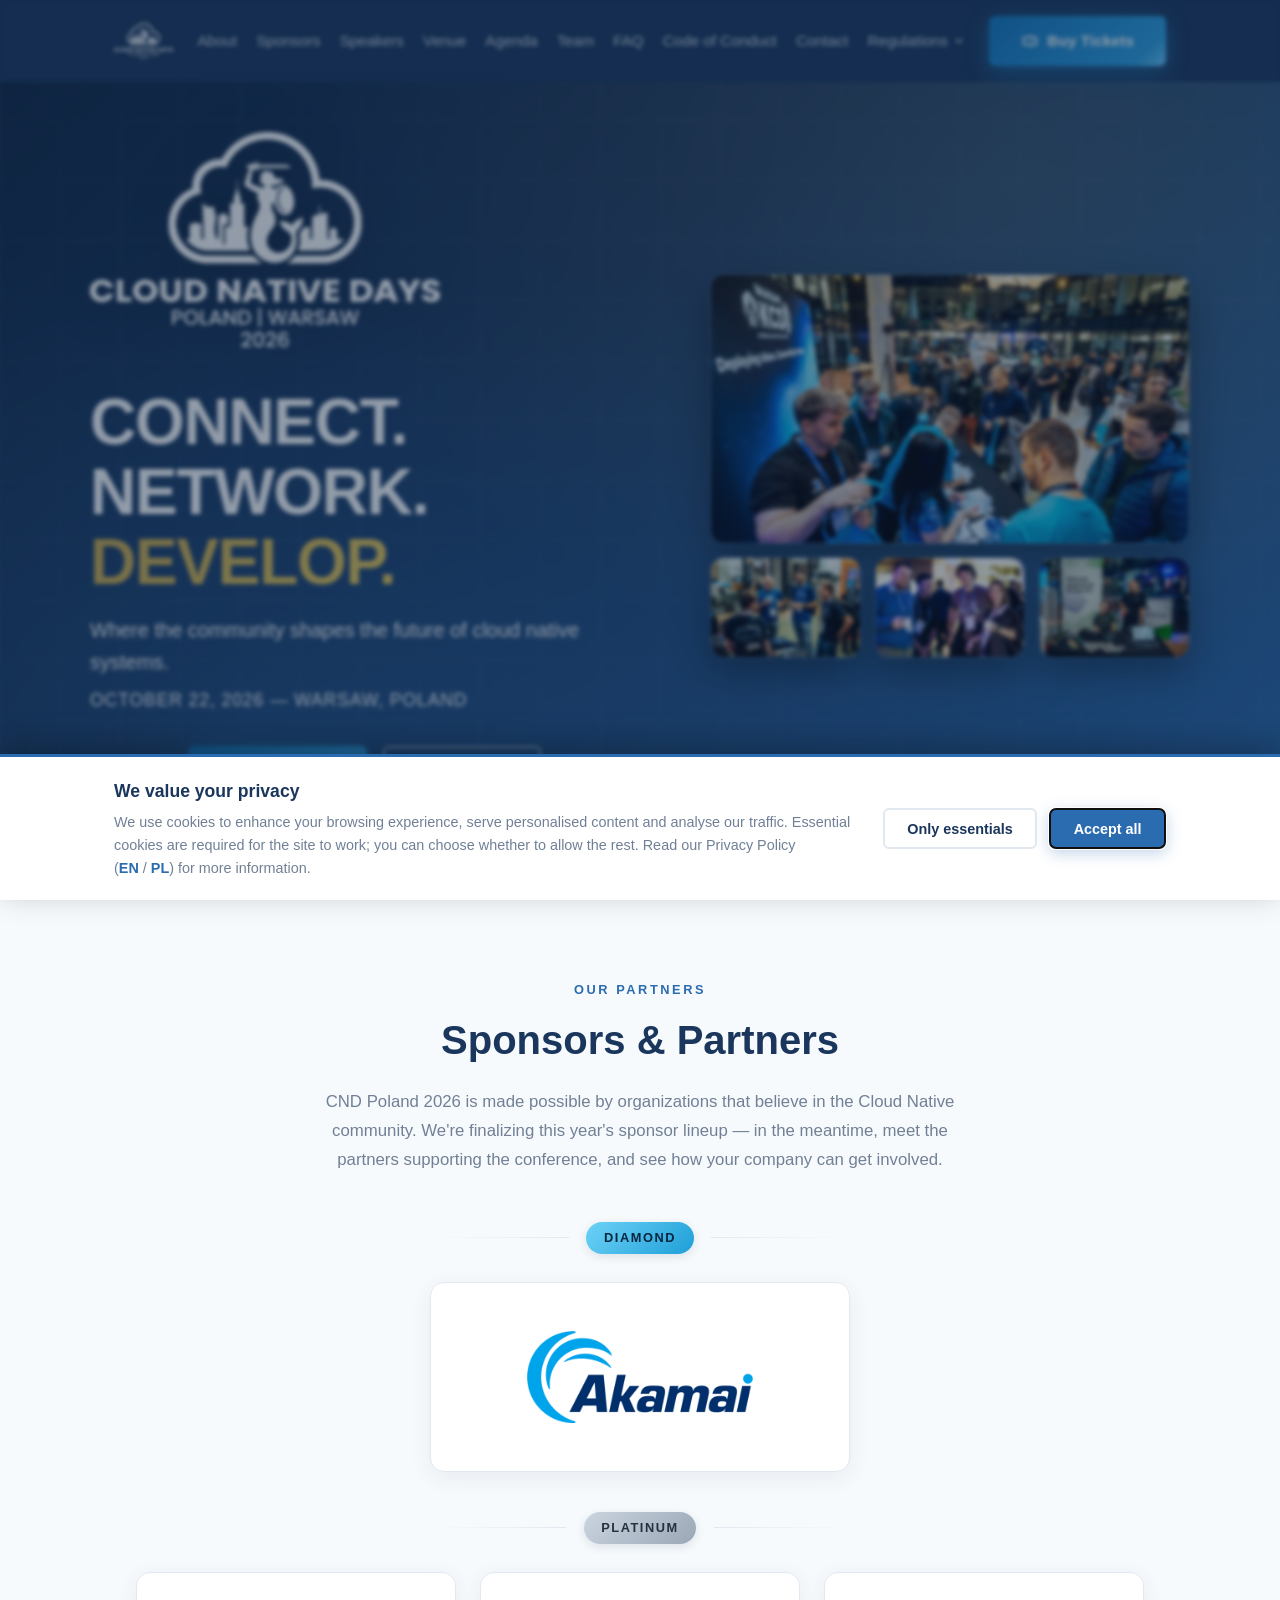
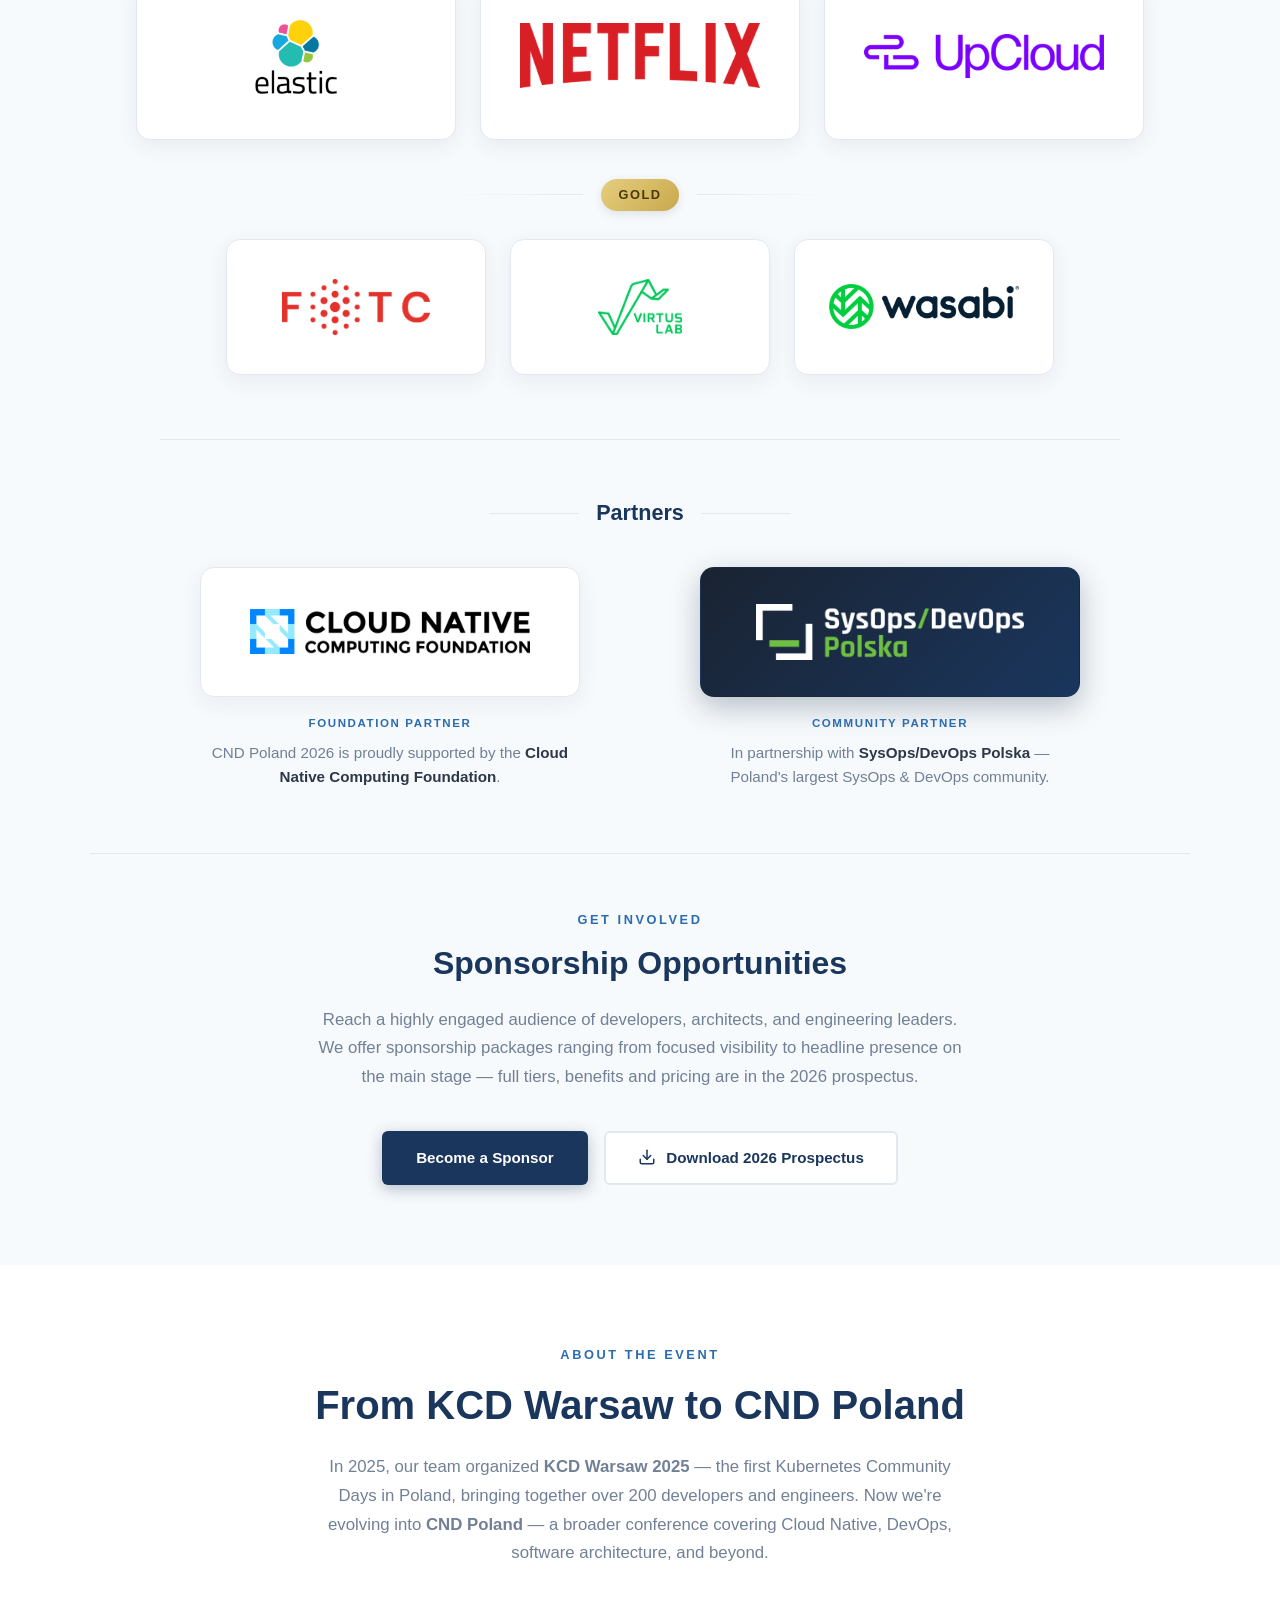
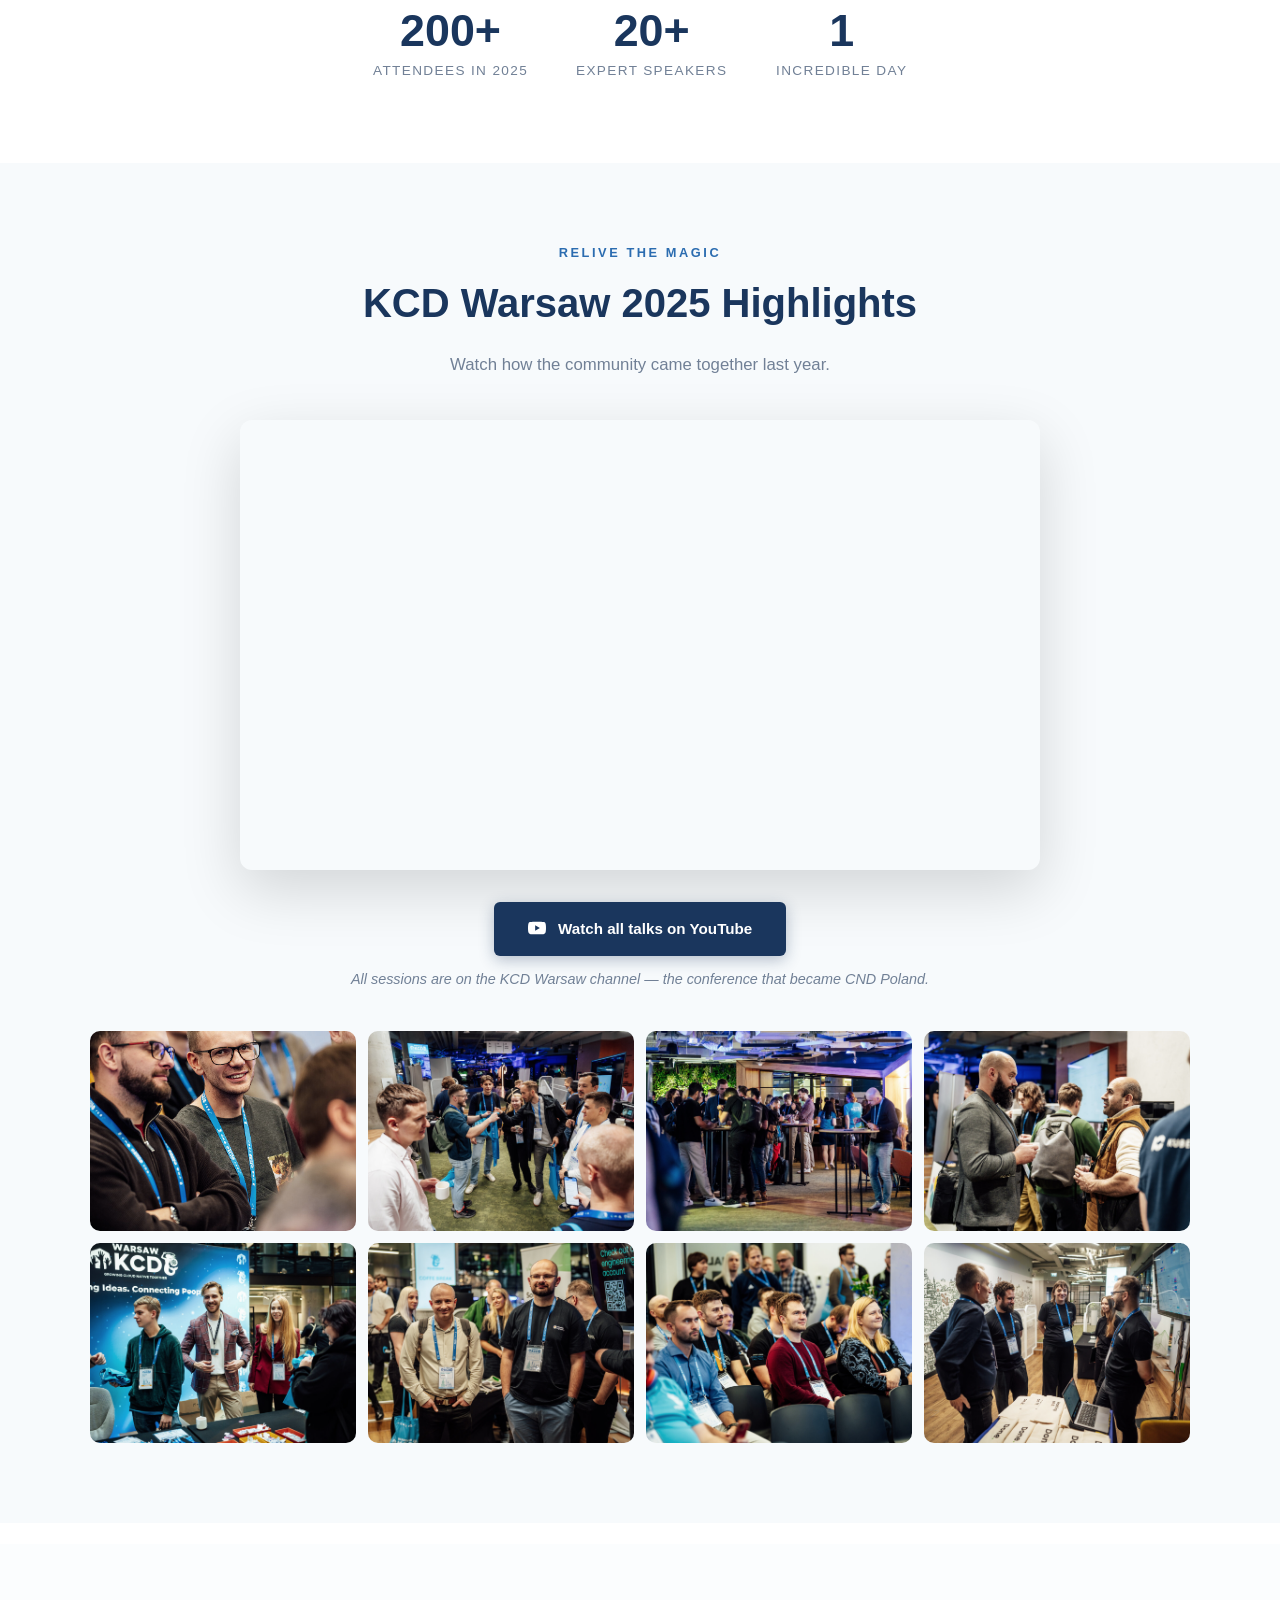
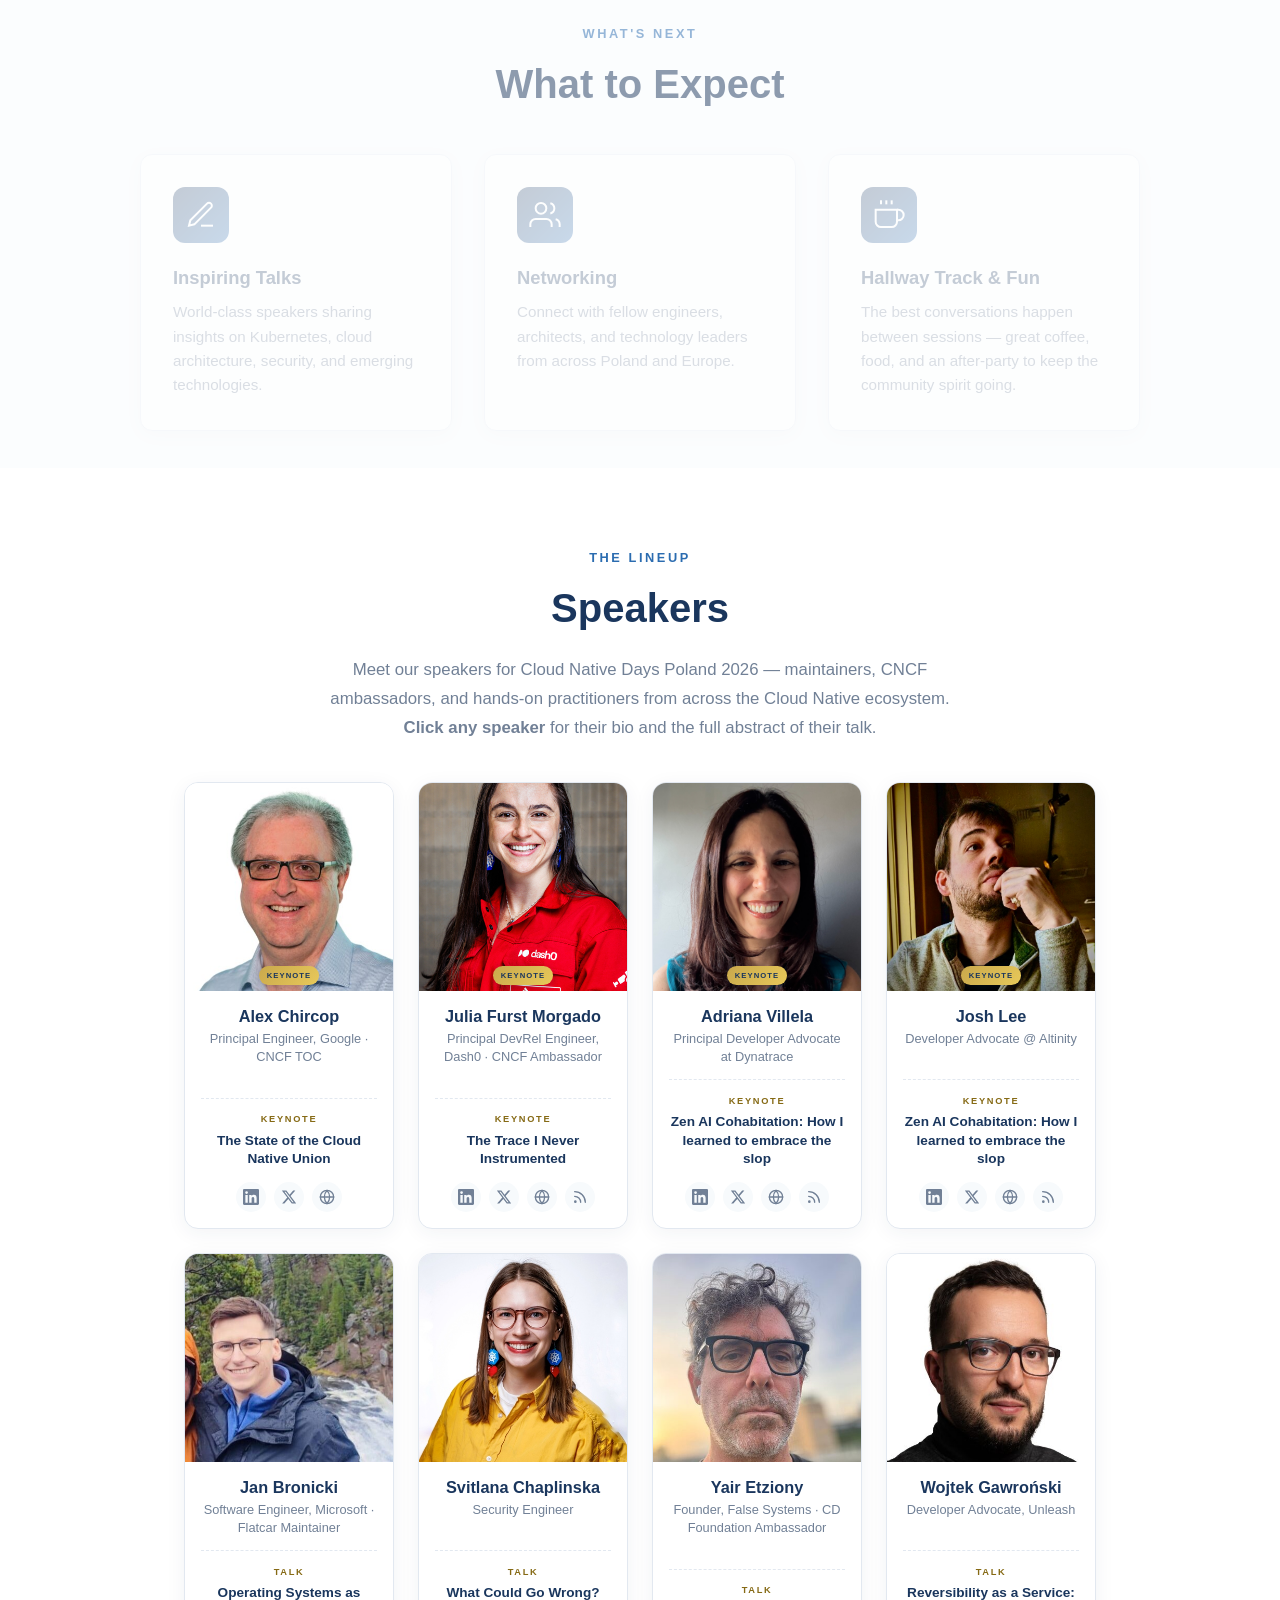
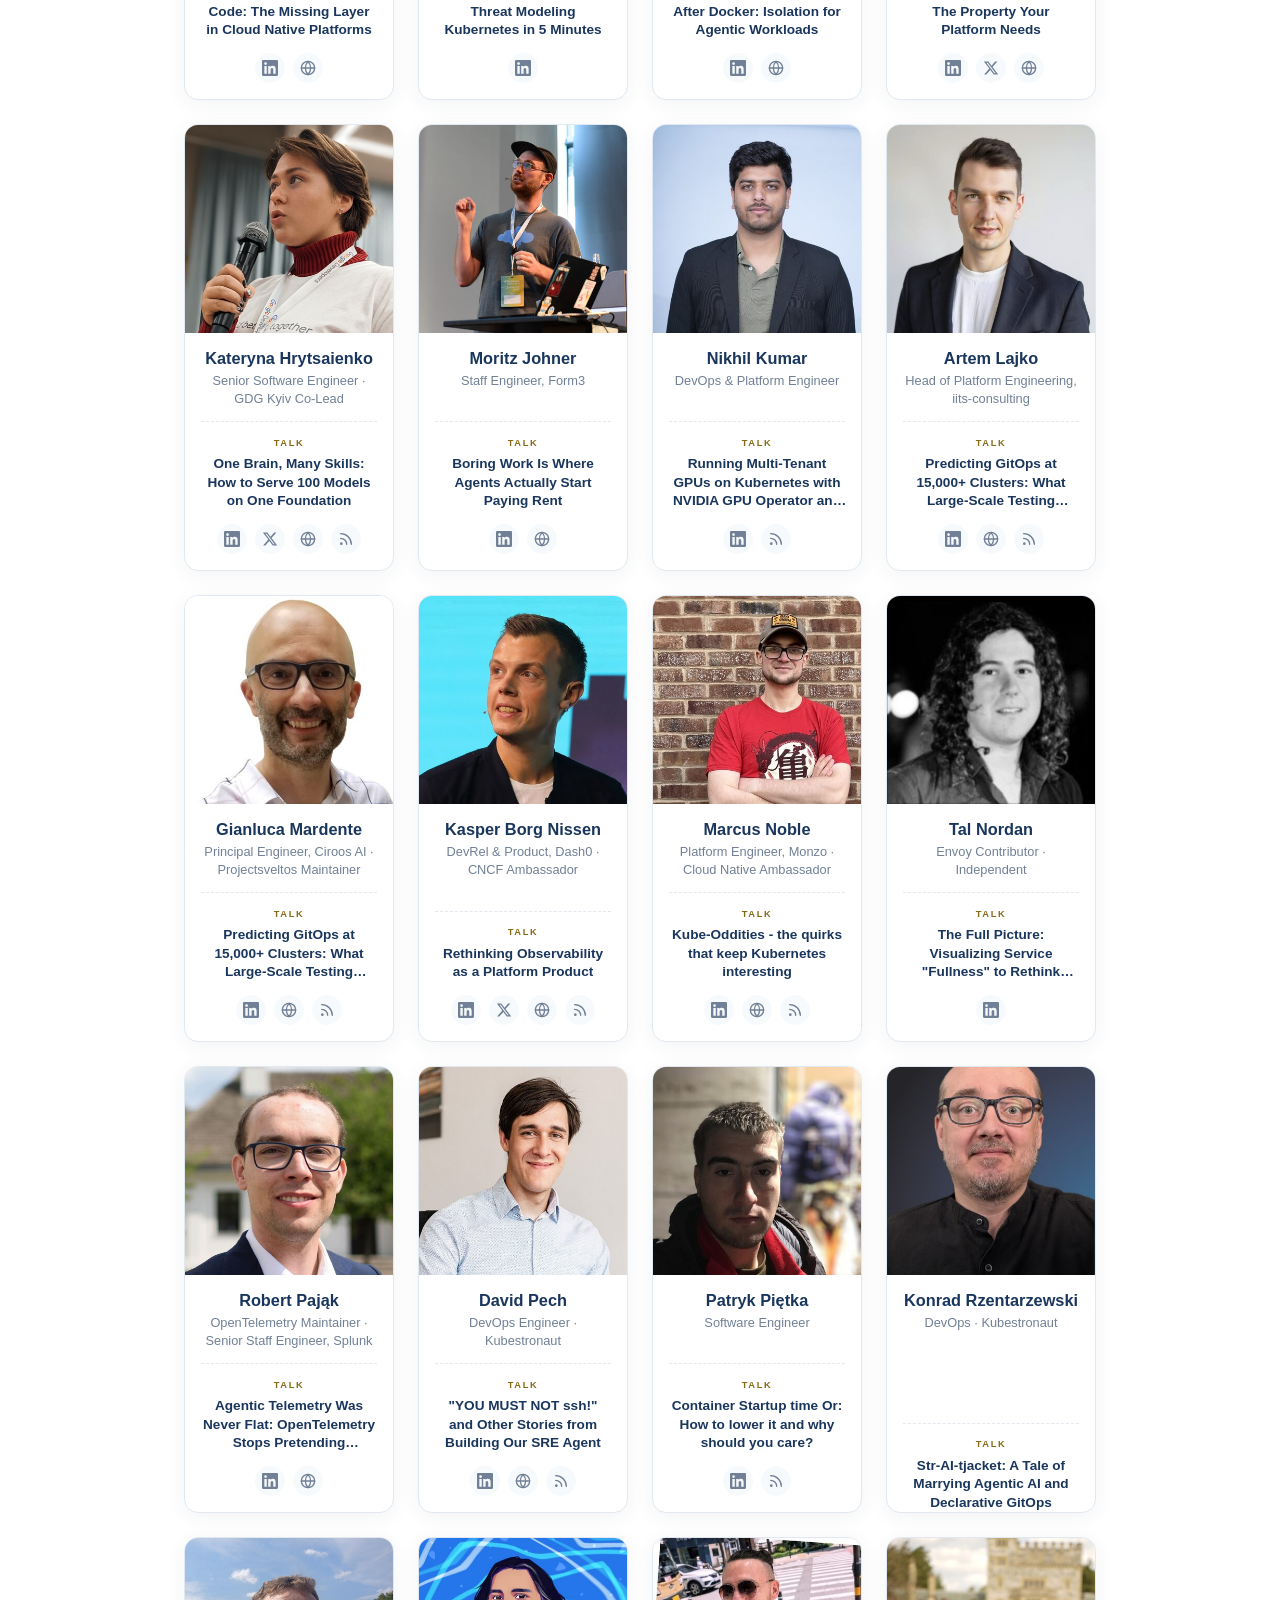
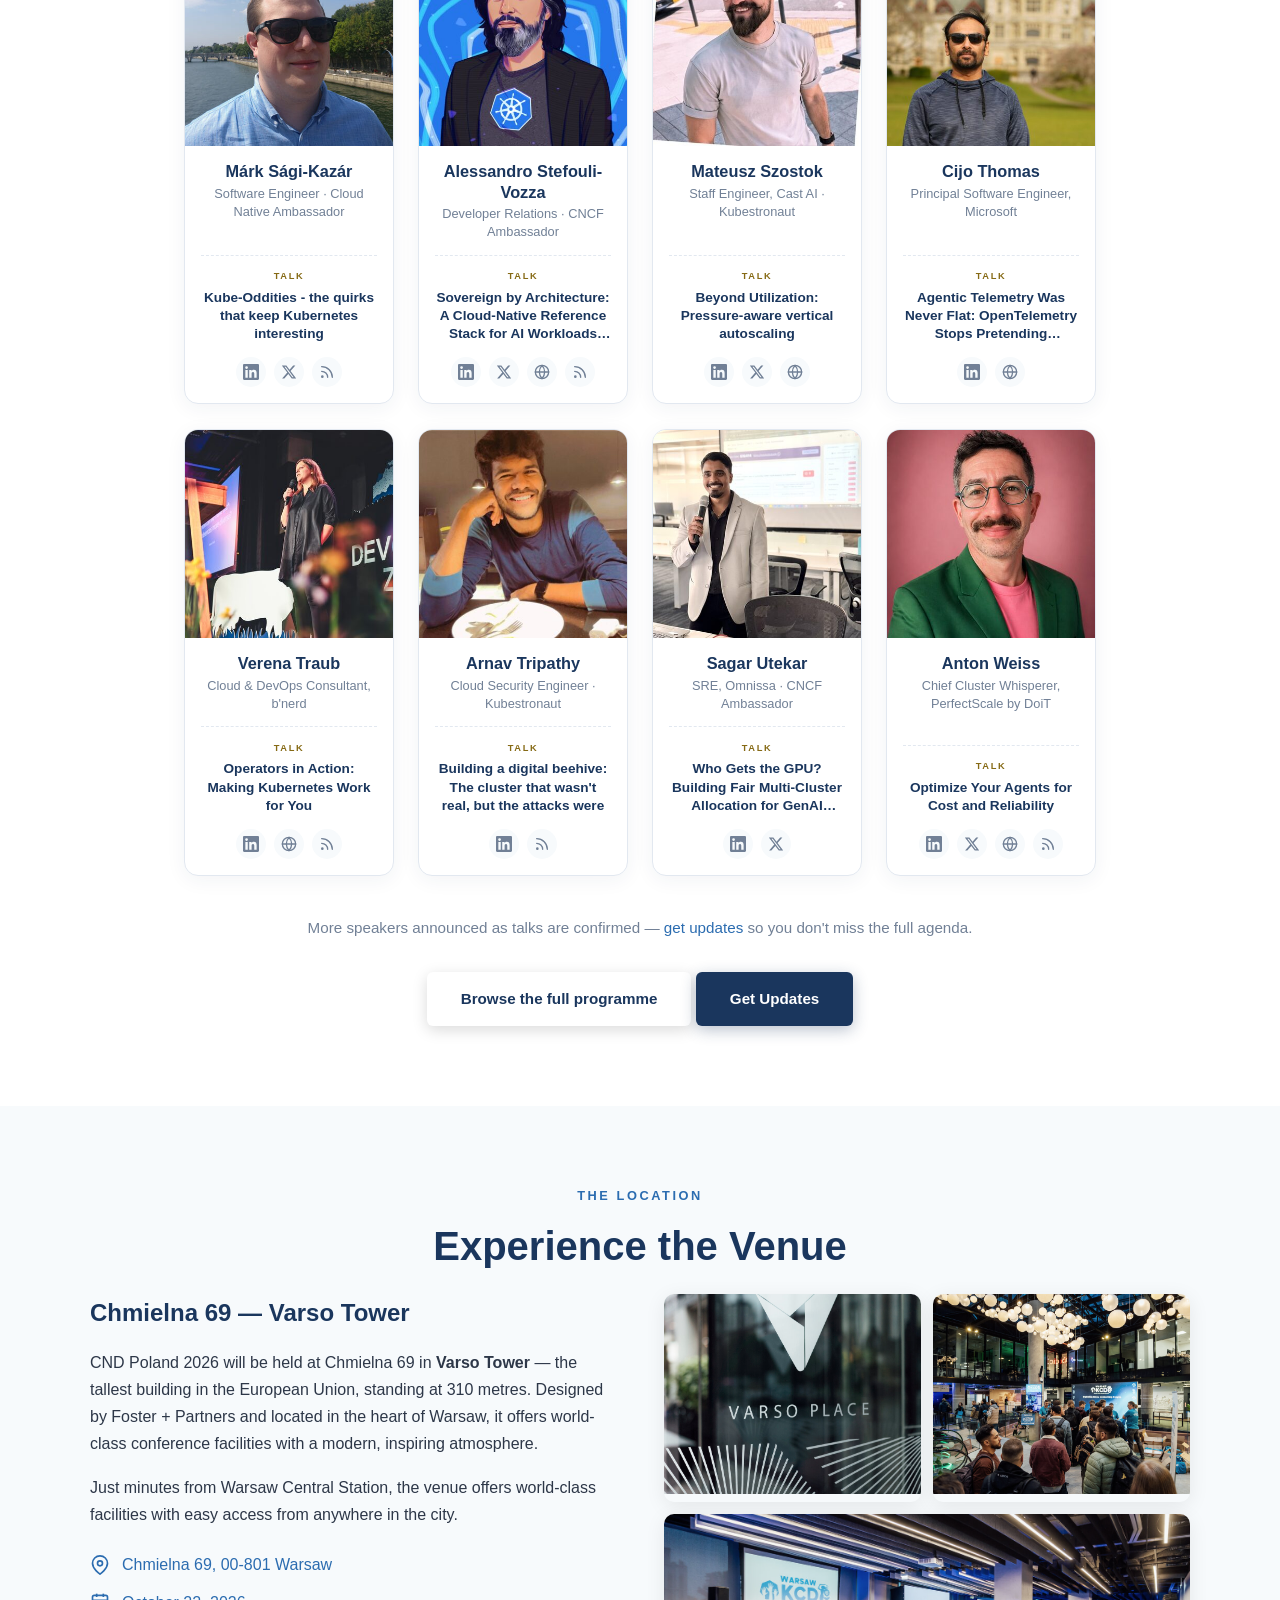
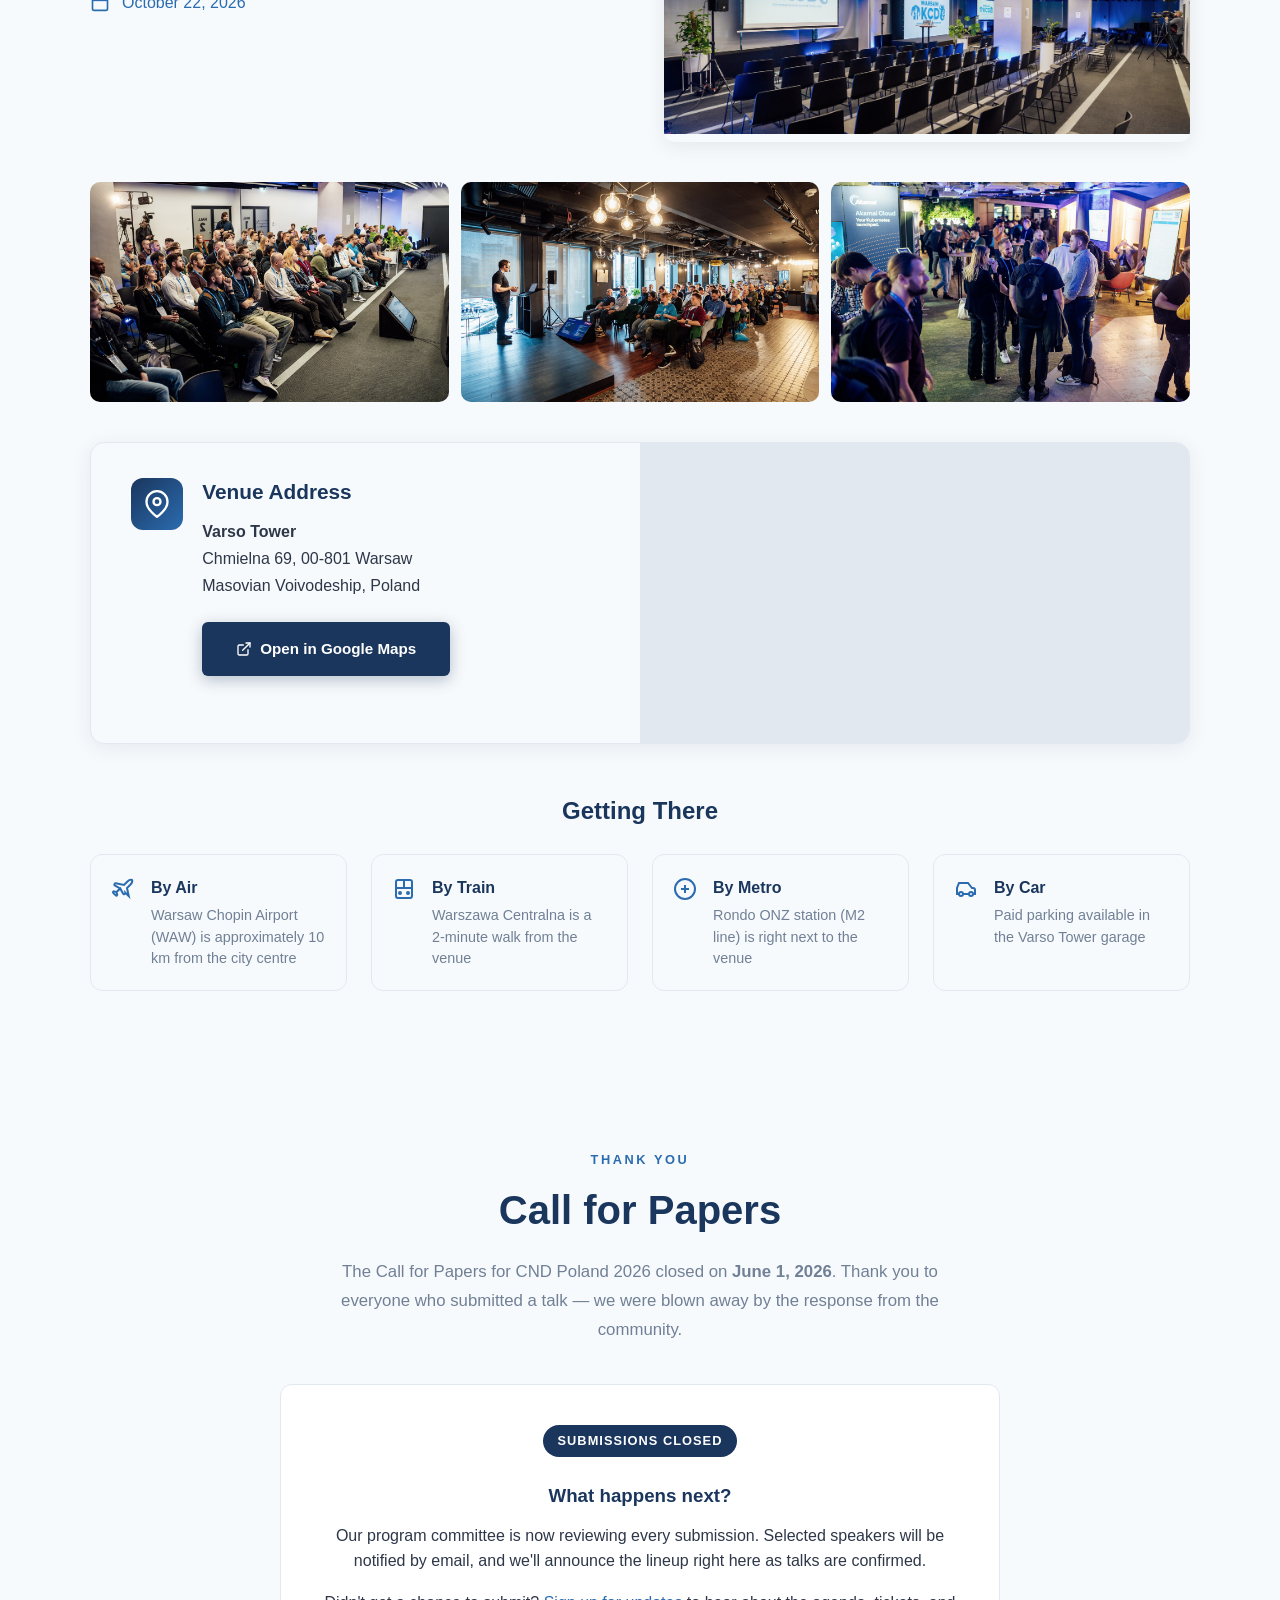
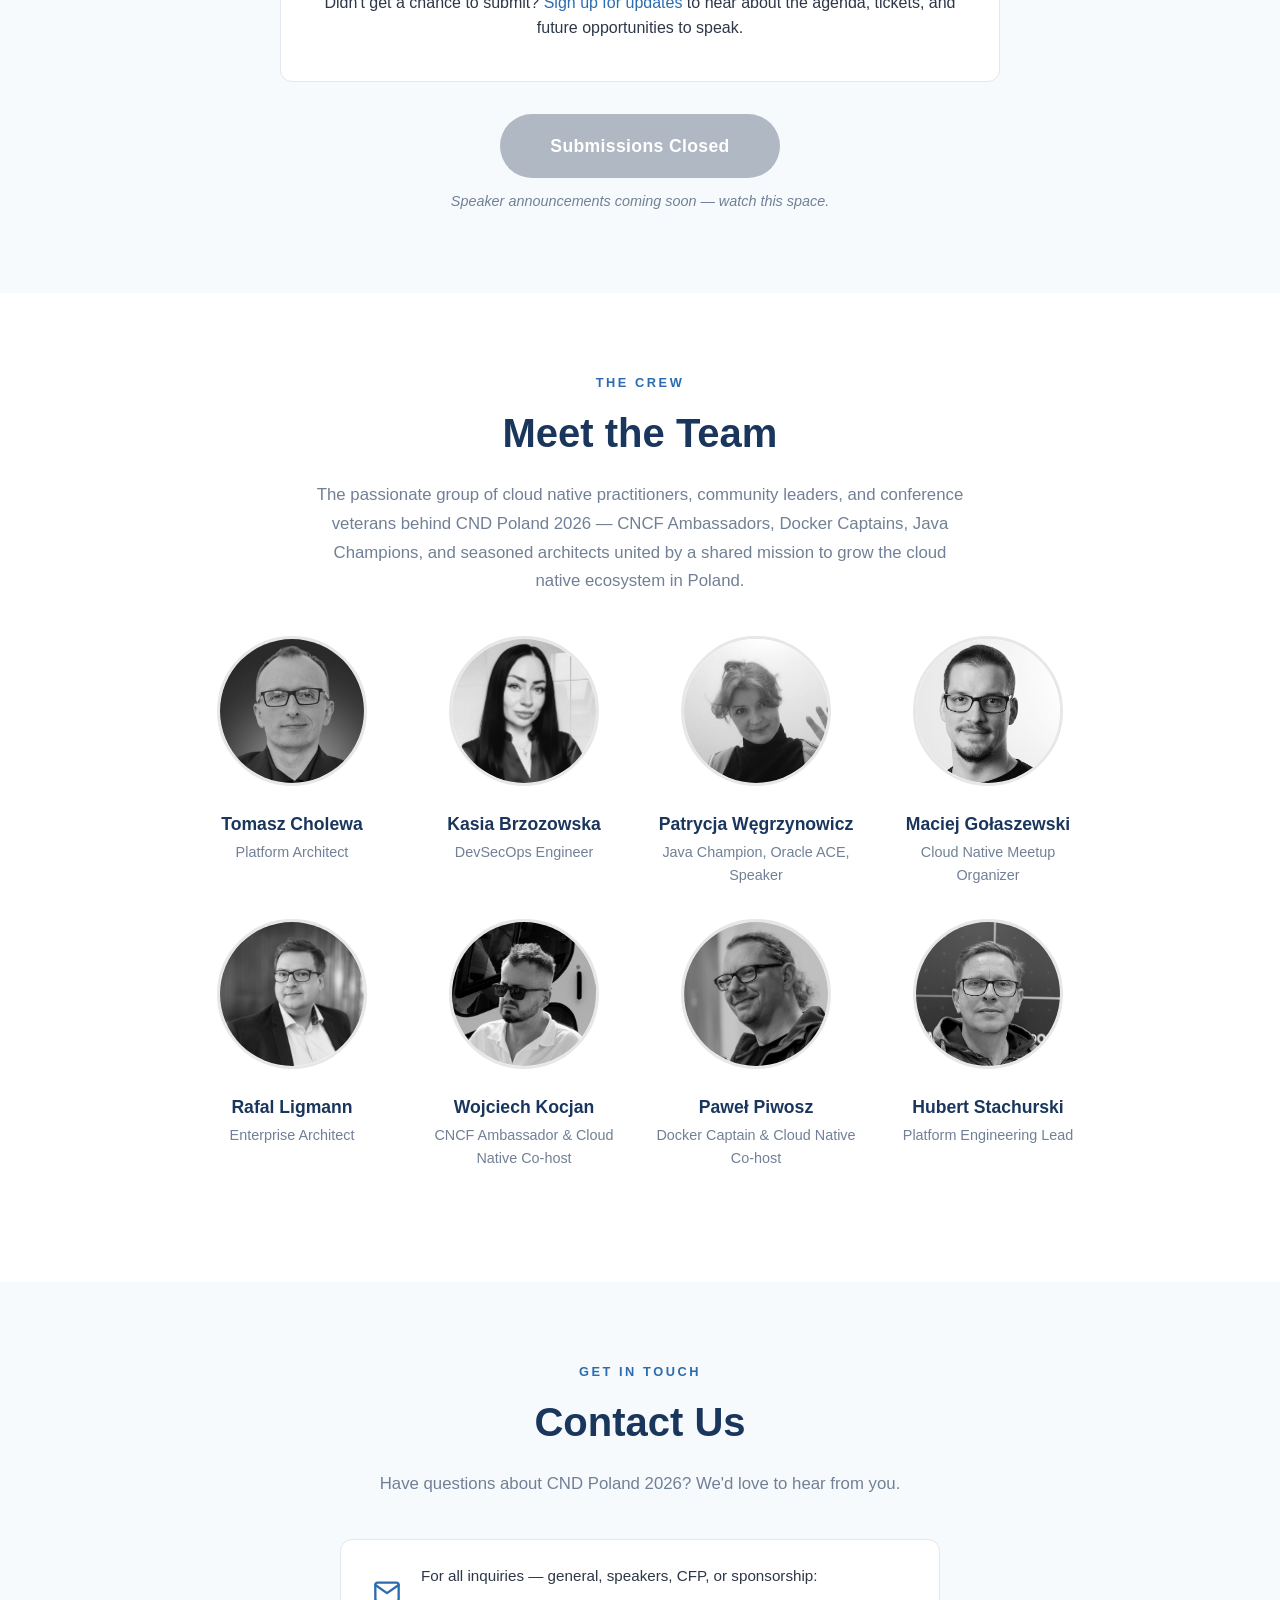
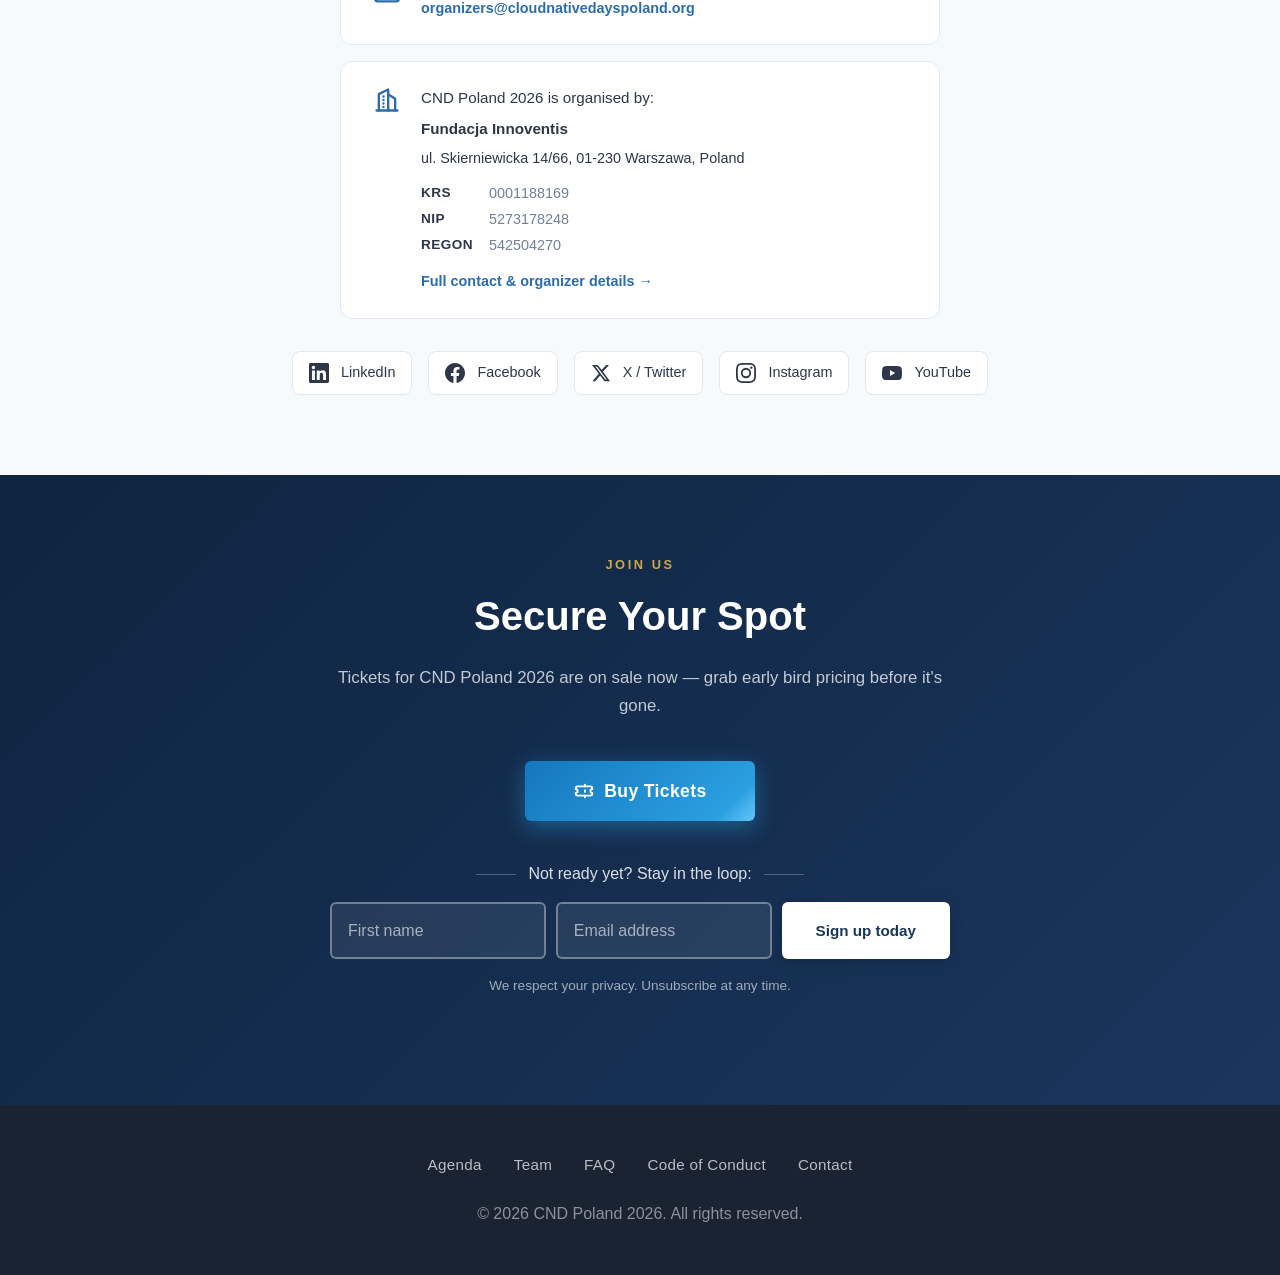
==== commit 146b95b8: "Deploy production from aa8956a" ====
--- a/index.html
+++ b/index.html
@@ -64,7 +64,7 @@
 <span class=speaker-talk-title>Operating Systems as Code: The Missing Layer in Cloud Native Platforms</span></p></div></a><div class=speaker-links><a href=https://www.linkedin.com/in/jan-bronicki-4091791a4/ target=_blank rel="noopener noreferrer" aria-label="Jan Bronicki on LinkedIn" title=LinkedIn><svg width="16" height="16" viewBox="0 0 24 24" fill="currentColor" aria-hidden="true"><path d="M20.447 20.452h-3.554v-5.569c0-1.328-.027-3.037-1.852-3.037-1.853.0-2.136 1.445-2.136 2.939v5.667H9.351V9h3.414v1.561h.046c.477-.9 1.637-1.85 3.37-1.85 3.601.0 4.267 2.37 4.267 5.455v6.286zM5.337 7.433A2.062 2.062.0 013.274 5.368a2.064 2.064.0 112.063 2.065zm1.782 13.019H3.555V9h3.564v11.452zM22.225.0H1.771C.792.0.0.774.0 1.729v20.542C0 23.227.792 24 1.771 24h20.451C23.2 24 24 23.227 24 22.271V1.729C24 .774 23.2.0 22.222.0h.003z"/></svg></a>
 <a href=https://www.flatcar.org/ target=_blank rel="noopener noreferrer" aria-label="Jan Bronicki's website" title=Website><svg width="16" height="16" viewBox="0 0 24 24" fill="none" stroke="currentColor" stroke-width="2" stroke-linecap="round" stroke-linejoin="round" aria-hidden="true"><circle cx="12" cy="12" r="10"/><line x1="2" y1="12" x2="22" y2="12"/><path d="M12 2a15.3 15.3.0 014 10 15.3 15.3.0 01-4 10A15.3 15.3.0 018 12a15.3 15.3.0 014-10z"/></svg></a></div></article><article class="speaker-card reveal" style=--stagger:1><a class=speaker-card-main href=/agenda/#speaker-svitlana-chaplinska data-speaker-dialog=speaker-dialog-svitlana-chaplinska><div class=speaker-photo-wrap><img class=speaker-photo src=/images/speakers/svitlana-chaplinska.jpg alt="Svitlana Chaplinska" loading=lazy width=400 height=400>
 <span class=speaker-card-hint aria-hidden=true><svg width="13" height="13" viewBox="0 0 24 24" fill="none" stroke="currentColor" stroke-width="2.2" stroke-linecap="round" stroke-linejoin="round"><circle cx="11" cy="11" r="7"/><line x1="16.5" y1="16.5" x2="21" y2="21"/></svg>
-<span>Bio & abstract</span></span></div><div class=speaker-info><h3 class=speaker-name>Svitlana Chaplinska</h3><p class=speaker-role>Security Engineer @ Metacore Games</p><p class=speaker-talk><span class=speaker-talk-label>Talk</span>
+<span>Bio & abstract</span></span></div><div class=speaker-info><h3 class=speaker-name>Svitlana Chaplinska</h3><p class=speaker-role>Security Engineer</p><p class=speaker-talk><span class=speaker-talk-label>Talk</span>
 <span class=speaker-talk-title>What Could Go Wrong? Threat Modeling Kubernetes in 5 Minutes</span></p></div></a><div class=speaker-links><a href=https://www.linkedin.com/in/svitlana-chaplinska target=_blank rel="noopener noreferrer" aria-label="Svitlana Chaplinska on LinkedIn" title=LinkedIn><svg width="16" height="16" viewBox="0 0 24 24" fill="currentColor" aria-hidden="true"><path d="M20.447 20.452h-3.554v-5.569c0-1.328-.027-3.037-1.852-3.037-1.853.0-2.136 1.445-2.136 2.939v5.667H9.351V9h3.414v1.561h.046c.477-.9 1.637-1.85 3.37-1.85 3.601.0 4.267 2.37 4.267 5.455v6.286zM5.337 7.433A2.062 2.062.0 013.274 5.368a2.064 2.064.0 112.063 2.065zm1.782 13.019H3.555V9h3.564v11.452zM22.225.0H1.771C.792.0.0.774.0 1.729v20.542C0 23.227.792 24 1.771 24h20.451C23.2 24 24 23.227 24 22.271V1.729C24 .774 23.2.0 22.222.0h.003z"/></svg></a></div></article><article class="speaker-card reveal" style=--stagger:2><a class=speaker-card-main href=/agenda/#speaker-yair-etziony data-speaker-dialog=speaker-dialog-yair-etziony><div class=speaker-photo-wrap><img class=speaker-photo src=/images/speakers/yair-etziony.jpg alt="Yair Etziony" loading=lazy width=400 height=400>
 <span class=speaker-card-hint aria-hidden=true><svg width="13" height="13" viewBox="0 0 24 24" fill="none" stroke="currentColor" stroke-width="2.2" stroke-linecap="round" stroke-linejoin="round"><circle cx="11" cy="11" r="7"/><line x1="16.5" y1="16.5" x2="21" y2="21"/></svg>
 <span>Bio & abstract</span></span></div><div class=speaker-info><h3 class=speaker-name>Yair Etziony</h3><p class=speaker-role>Founder, False Systems · CD Foundation Ambassador</p><p class=speaker-talk><span class=speaker-talk-label>Talk</span>
@@ -142,7 +142,9 @@
 <a href=https://dev.to/ams0 target=_blank rel="noopener noreferrer" aria-label="Alessandro Stefouli-Vozza's blog" title=Blog><svg width="16" height="16" viewBox="0 0 24 24" fill="none" stroke="currentColor" stroke-width="2" stroke-linecap="round" stroke-linejoin="round" aria-hidden="true"><path d="M4 11a9 9 0 019 9"/><path d="M4 4a16 16 0 0116 16"/><circle cx="5" cy="19" r="1"/></svg></a></div></article><article class="speaker-card reveal" style=--stagger:2><a class=speaker-card-main href=/agenda/#speaker-mateusz-szostok data-speaker-dialog=speaker-dialog-mateusz-szostok><div class=speaker-photo-wrap><img class=speaker-photo src=/images/speakers/mateusz-szostok.jpg alt="Mateusz Szostok" loading=lazy width=400 height=400>
 <span class=speaker-card-hint aria-hidden=true><svg width="13" height="13" viewBox="0 0 24 24" fill="none" stroke="currentColor" stroke-width="2.2" stroke-linecap="round" stroke-linejoin="round"><circle cx="11" cy="11" r="7"/><line x1="16.5" y1="16.5" x2="21" y2="21"/></svg>
 <span>Bio & abstract</span></span></div><div class=speaker-info><h3 class=speaker-name>Mateusz Szostok</h3><p class=speaker-role>Staff Engineer, Cast AI · Kubestronaut</p><p class=speaker-talk><span class=speaker-talk-label>Talk</span>
-<span class=speaker-talk-title>Beyond Utilization: Pressure-aware vertical autoscaling</span></p></div></a></article><article class="speaker-card reveal" style=--stagger:3><a class=speaker-card-main href=/agenda/#speaker-cijo-thomas data-speaker-dialog=speaker-dialog-cijo-thomas><div class=speaker-photo-wrap><img class=speaker-photo src=/images/speakers/cijo-thomas.jpg alt="Cijo Thomas" loading=lazy width=400 height=400>
+<span class=speaker-talk-title>Beyond Utilization: Pressure-aware vertical autoscaling</span></p></div></a><div class=speaker-links><a href=https://www.linkedin.com/in/mszostok/ target=_blank rel="noopener noreferrer" aria-label="Mateusz Szostok on LinkedIn" title=LinkedIn><svg width="16" height="16" viewBox="0 0 24 24" fill="currentColor" aria-hidden="true"><path d="M20.447 20.452h-3.554v-5.569c0-1.328-.027-3.037-1.852-3.037-1.853.0-2.136 1.445-2.136 2.939v5.667H9.351V9h3.414v1.561h.046c.477-.9 1.637-1.85 3.37-1.85 3.601.0 4.267 2.37 4.267 5.455v6.286zM5.337 7.433A2.062 2.062.0 013.274 5.368a2.064 2.064.0 112.063 2.065zm1.782 13.019H3.555V9h3.564v11.452zM22.225.0H1.771C.792.0.0.774.0 1.729v20.542C0 23.227.792 24 1.771 24h20.451C23.2 24 24 23.227 24 22.271V1.729C24 .774 23.2.0 22.222.0h.003z"/></svg></a>
+<a href=https://x.com/m_szostok target=_blank rel="noopener noreferrer" aria-label="Mateusz Szostok on X" title="X / Twitter"><svg width="16" height="16" viewBox="0 0 24 24" fill="currentColor" aria-hidden="true"><path d="M18.244 2.25h3.308l-7.227 8.26 8.502 11.24H16.17l-5.214-6.817L4.99 21.75H1.68l7.73-8.835L1.254 2.25H8.08l4.713 6.231zm-1.161 17.52h1.833L7.084 4.126H5.117z"/></svg></a>
+<a href=https://cast.ai/ target=_blank rel="noopener noreferrer" aria-label="Mateusz Szostok's website" title=Website><svg width="16" height="16" viewBox="0 0 24 24" fill="none" stroke="currentColor" stroke-width="2" stroke-linecap="round" stroke-linejoin="round" aria-hidden="true"><circle cx="12" cy="12" r="10"/><line x1="2" y1="12" x2="22" y2="12"/><path d="M12 2a15.3 15.3.0 014 10 15.3 15.3.0 01-4 10A15.3 15.3.0 018 12a15.3 15.3.0 014-10z"/></svg></a></div></article><article class="speaker-card reveal" style=--stagger:3><a class=speaker-card-main href=/agenda/#speaker-cijo-thomas data-speaker-dialog=speaker-dialog-cijo-thomas><div class=speaker-photo-wrap><img class=speaker-photo src=/images/speakers/cijo-thomas.jpg alt="Cijo Thomas" loading=lazy width=400 height=400>
 <span class=speaker-card-hint aria-hidden=true><svg width="13" height="13" viewBox="0 0 24 24" fill="none" stroke="currentColor" stroke-width="2.2" stroke-linecap="round" stroke-linejoin="round"><circle cx="11" cy="11" r="7"/><line x1="16.5" y1="16.5" x2="21" y2="21"/></svg>
 <span>Bio & abstract</span></span></div><div class=speaker-info><h3 class=speaker-name>Cijo Thomas</h3><p class=speaker-role>Principal Software Engineer, Microsoft</p><p class=speaker-talk><span class=speaker-talk-label>Talk</span>
 <span class=speaker-talk-title>Agentic Telemetry Was Never Flat: OpenTelemetry Stops Pretending Otherwise</span></p></div></a><div class=speaker-links><a href=https://www.linkedin.com/in/cijothomas/ target=_blank rel="noopener noreferrer" aria-label="Cijo Thomas on LinkedIn" title=LinkedIn><svg width="16" height="16" viewBox="0 0 24 24" fill="currentColor" aria-hidden="true"><path d="M20.447 20.452h-3.554v-5.569c0-1.328-.027-3.037-1.852-3.037-1.853.0-2.136 1.445-2.136 2.939v5.667H9.351V9h3.414v1.561h.046c.477-.9 1.637-1.85 3.37-1.85 3.601.0 4.267 2.37 4.267 5.455v6.286zM5.337 7.433A2.062 2.062.0 013.274 5.368a2.064 2.064.0 112.063 2.065zm1.782 13.019H3.555V9h3.564v11.452zM22.225.0H1.771C.792.0.0.774.0 1.729v20.542C0 23.227.792 24 1.771 24h20.451C23.2 24 24 23.227 24 22.271V1.729C24 .774 23.2.0 22.222.0h.003z"/></svg></a>
@@ -161,7 +163,7 @@
 <span class=speaker-talk-title>Who Gets the GPU? Building Fair Multi-Cluster Allocation for GenAI Research</span></p></div></a><div class=speaker-links><a href=https://www.linkedin.com/in/sagar-utekar/ target=_blank rel="noopener noreferrer" aria-label="Sagar Utekar on LinkedIn" title=LinkedIn><svg width="16" height="16" viewBox="0 0 24 24" fill="currentColor" aria-hidden="true"><path d="M20.447 20.452h-3.554v-5.569c0-1.328-.027-3.037-1.852-3.037-1.853.0-2.136 1.445-2.136 2.939v5.667H9.351V9h3.414v1.561h.046c.477-.9 1.637-1.85 3.37-1.85 3.601.0 4.267 2.37 4.267 5.455v6.286zM5.337 7.433A2.062 2.062.0 013.274 5.368a2.064 2.064.0 112.063 2.065zm1.782 13.019H3.555V9h3.564v11.452zM22.225.0H1.771C.792.0.0.774.0 1.729v20.542C0 23.227.792 24 1.771 24h20.451C23.2 24 24 23.227 24 22.271V1.729C24 .774 23.2.0 22.222.0h.003z"/></svg></a>
 <a href=https://twitter.com/me_sagar_utekar target=_blank rel="noopener noreferrer" aria-label="Sagar Utekar on X" title="X / Twitter"><svg width="16" height="16" viewBox="0 0 24 24" fill="currentColor" aria-hidden="true"><path d="M18.244 2.25h3.308l-7.227 8.26 8.502 11.24H16.17l-5.214-6.817L4.99 21.75H1.68l7.73-8.835L1.254 2.25H8.08l4.713 6.231zm-1.161 17.52h1.833L7.084 4.126H5.117z"/></svg></a></div></article><article class="speaker-card reveal" style=--stagger:3><a class=speaker-card-main href=/agenda/#speaker-anton-weiss data-speaker-dialog=speaker-dialog-anton-weiss><div class=speaker-photo-wrap><img class=speaker-photo src=/images/speakers/anton-weiss.jpg alt="Anton Weiss" loading=lazy width=400 height=400>
 <span class=speaker-card-hint aria-hidden=true><svg width="13" height="13" viewBox="0 0 24 24" fill="none" stroke="currentColor" stroke-width="2.2" stroke-linecap="round" stroke-linejoin="round"><circle cx="11" cy="11" r="7"/><line x1="16.5" y1="16.5" x2="21" y2="21"/></svg>
-<span>Bio & abstract</span></span></div><div class=speaker-info><h3 class=speaker-name>Anton Weiss</h3><p class=speaker-role>Software Delivery Futurist, Otomato</p><p class=speaker-talk><span class=speaker-talk-label>Talk</span>
+<span>Bio & abstract</span></span></div><div class=speaker-info><h3 class=speaker-name>Anton Weiss</h3><p class=speaker-role>Chief Cluster Whisperer, PerfectScale by DoiT</p><p class=speaker-talk><span class=speaker-talk-label>Talk</span>
 <span class=speaker-talk-title>Optimize Your Agents for Cost and Reliability</span></p></div></a><div class=speaker-links><a href=https://www.linkedin.com/in/antonweiss/ target=_blank rel="noopener noreferrer" aria-label="Anton Weiss on LinkedIn" title=LinkedIn><svg width="16" height="16" viewBox="0 0 24 24" fill="currentColor" aria-hidden="true"><path d="M20.447 20.452h-3.554v-5.569c0-1.328-.027-3.037-1.852-3.037-1.853.0-2.136 1.445-2.136 2.939v5.667H9.351V9h3.414v1.561h.046c.477-.9 1.637-1.85 3.37-1.85 3.601.0 4.267 2.37 4.267 5.455v6.286zM5.337 7.433A2.062 2.062.0 013.274 5.368a2.064 2.064.0 112.063 2.065zm1.782 13.019H3.555V9h3.564v11.452zM22.225.0H1.771C.792.0.0.774.0 1.729v20.542C0 23.227.792 24 1.771 24h20.451C23.2 24 24 23.227 24 22.271V1.729C24 .774 23.2.0 22.222.0h.003z"/></svg></a>
 <a href=https://twitter.com/antweiss target=_blank rel="noopener noreferrer" aria-label="Anton Weiss on X" title="X / Twitter"><svg width="16" height="16" viewBox="0 0 24 24" fill="currentColor" aria-hidden="true"><path d="M18.244 2.25h3.308l-7.227 8.26 8.502 11.24H16.17l-5.214-6.817L4.99 21.75H1.68l7.73-8.835L1.254 2.25H8.08l4.713 6.231zm-1.161 17.52h1.833L7.084 4.126H5.117z"/></svg></a>
 <a href=https://otomato.io/ target=_blank rel="noopener noreferrer" aria-label="Anton Weiss's website" title=Website><svg width="16" height="16" viewBox="0 0 24 24" fill="none" stroke="currentColor" stroke-width="2" stroke-linecap="round" stroke-linejoin="round" aria-hidden="true"><circle cx="12" cy="12" r="10"/><line x1="2" y1="12" x2="22" y2="12"/><path d="M12 2a15.3 15.3.0 014 10 15.3 15.3.0 01-4 10A15.3 15.3.0 018 12a15.3 15.3.0 014-10z"/></svg></a>
@@ -189,7 +191,7 @@
 <svg width="18" height="18" viewBox="0 0 24 24" fill="none" stroke="currentColor" stroke-width="2.2" stroke-linecap="round" aria-hidden="true"><line x1="6" y1="6" x2="18" y2="18"/><line x1="18" y1="6" x2="6" y2="18"/></svg></button></form><div class=speaker-dialog-head><img class=speaker-dialog-photo src=/images/speakers/jan-bronicki.jpg alt loading=lazy width=200 height=200><div class=speaker-dialog-ident><h3 class=speaker-dialog-name id=speaker-dialog-jan-bronicki-name>Jan Bronicki</h3><p class=speaker-dialog-role>Software Engineer, Microsoft · Flatcar Maintainer</p><div class="speaker-links speaker-links-inline"><a href=https://www.linkedin.com/in/jan-bronicki-4091791a4/ target=_blank rel="noopener noreferrer" aria-label="Jan Bronicki on LinkedIn" title=LinkedIn><svg width="16" height="16" viewBox="0 0 24 24" fill="currentColor" aria-hidden="true"><path d="M20.447 20.452h-3.554v-5.569c0-1.328-.027-3.037-1.852-3.037-1.853.0-2.136 1.445-2.136 2.939v5.667H9.351V9h3.414v1.561h.046c.477-.9 1.637-1.85 3.37-1.85 3.601.0 4.267 2.37 4.267 5.455v6.286zM5.337 7.433A2.062 2.062.0 013.274 5.368a2.064 2.064.0 112.063 2.065zm1.782 13.019H3.555V9h3.564v11.452zM22.225.0H1.771C.792.0.0.774.0 1.729v20.542C0 23.227.792 24 1.771 24h20.451C23.2 24 24 23.227 24 22.271V1.729C24 .774 23.2.0 22.222.0h.003z"/></svg></a>
 <a href=https://www.flatcar.org/ target=_blank rel="noopener noreferrer" aria-label="Jan Bronicki's website" title=Website><svg width="16" height="16" viewBox="0 0 24 24" fill="none" stroke="currentColor" stroke-width="2" stroke-linecap="round" stroke-linejoin="round" aria-hidden="true"><circle cx="12" cy="12" r="10"/><line x1="2" y1="12" x2="22" y2="12"/><path d="M12 2a15.3 15.3.0 014 10 15.3 15.3.0 01-4 10A15.3 15.3.0 018 12a15.3 15.3.0 014-10z"/></svg></a></div></div></div><div class=speaker-dialog-body><div class="prose prose-bio"><p>Jan Bronicki is a software engineer at Microsoft and a maintainer of Flatcar Container Linux, a CNCF project that provides a minimal, secure, and immutable operating system for running containers at scale. He is passionate about open source, cloud native infrastructure, and building reliable systems through collaboration. His work spans operating system maintenance, automation, security, and community-driven development.</p></div><section class=speaker-dialog-talk><span class=eyebrow>The talk</span><h4>Operating Systems as Code: The Missing Layer in Cloud Native Platforms</h4><div class=prose><p>Infrastructure teams already use declarative tools for applications, clusters, and cloud resources: Dockerfiles, Kubernetes manifests, Helm charts, GitOps workflows, and CI/CD pipelines. Yet the operating system underneath the platform is often still treated differently: installed interactively, changed over time, and repaired manually when something breaks.</p><p>This talk explores the idea of “Operating Systems as Code”: treating the host OS as a versioned, declarative artifact that is provisioned rather than installed. Using Flatcar Container Linux, Ignition, and Butane as concrete open source examples, it shows how first-boot configuration, immutable root filesystems, and automated updates fit into cloud native platform design.</p><p>The session focuses on the mindset shift for platform teams: what should be declared up front, what should move into containers or automation, and how this model changes debugging, upgrades, and long-term maintenance of Kubernetes hosts.</p></div></section></div><div class=speaker-dialog-foot><a class="btn btn-secondary" href=/agenda/#speaker-jan-bronicki>See the full programme
 <svg width="15" height="15" viewBox="0 0 24 24" fill="none" stroke="currentColor" stroke-width="2.2" stroke-linecap="round" stroke-linejoin="round" aria-hidden="true"><line x1="4" y1="12" x2="19" y2="12"/><polyline points="13 6 19 12 13 18"/></svg></a></div></dialog><dialog class=speaker-dialog id=speaker-dialog-svitlana-chaplinska aria-labelledby=speaker-dialog-svitlana-chaplinska-name><form method=dialog><button class=speaker-dialog-close aria-label=Close>
-<svg width="18" height="18" viewBox="0 0 24 24" fill="none" stroke="currentColor" stroke-width="2.2" stroke-linecap="round" aria-hidden="true"><line x1="6" y1="6" x2="18" y2="18"/><line x1="18" y1="6" x2="6" y2="18"/></svg></button></form><div class=speaker-dialog-head><img class=speaker-dialog-photo src=/images/speakers/svitlana-chaplinska.jpg alt loading=lazy width=200 height=200><div class=speaker-dialog-ident><h3 class=speaker-dialog-name id=speaker-dialog-svitlana-chaplinska-name>Svitlana Chaplinska</h3><p class=speaker-dialog-role>Security Engineer @ Metacore Games</p><div class="speaker-links speaker-links-inline"><a href=https://www.linkedin.com/in/svitlana-chaplinska target=_blank rel="noopener noreferrer" aria-label="Svitlana Chaplinska on LinkedIn" title=LinkedIn><svg width="16" height="16" viewBox="0 0 24 24" fill="currentColor" aria-hidden="true"><path d="M20.447 20.452h-3.554v-5.569c0-1.328-.027-3.037-1.852-3.037-1.853.0-2.136 1.445-2.136 2.939v5.667H9.351V9h3.414v1.561h.046c.477-.9 1.637-1.85 3.37-1.85 3.601.0 4.267 2.37 4.267 5.455v6.286zM5.337 7.433A2.062 2.062.0 013.274 5.368a2.064 2.064.0 112.063 2.065zm1.782 13.019H3.555V9h3.564v11.452zM22.225.0H1.771C.792.0.0.774.0 1.729v20.542C0 23.227.792 24 1.771 24h20.451C23.2 24 24 23.227 24 22.271V1.729C24 .774 23.2.0 22.222.0h.003z"/></svg></a></div></div></div><div class=speaker-dialog-body><div class="prose prose-bio"><p>🔐 Security engineer at the intersection of tech and risk.</p><p>✨ Making cybersecurity accessible and empowering.</p><p>💛 HelSec volunteer & Women4Cyber Youth Ambassador.</p></div><section class=speaker-dialog-talk><span class=eyebrow>The talk</span><h4>What Could Go Wrong? Threat Modeling Kubernetes in 5 Minutes</h4><div class=prose><p>What if securing your Kubernetes cluster were as simple as asking straightforward questions? In this lightning talk, we’ll explore a practical way to understand common Kubernetes risks and how to approach them through threat modeling. You’ll learn to identify potential security issues early and think systematically about what could go wrong. Whether you’re new to Kubernetes or a seasoned professional, this talk provides a clear approach to assessing security risks.</p></div></section></div><div class=speaker-dialog-foot><a class="btn btn-secondary" href=/agenda/#speaker-svitlana-chaplinska>See the full programme
+<svg width="18" height="18" viewBox="0 0 24 24" fill="none" stroke="currentColor" stroke-width="2.2" stroke-linecap="round" aria-hidden="true"><line x1="6" y1="6" x2="18" y2="18"/><line x1="18" y1="6" x2="6" y2="18"/></svg></button></form><div class=speaker-dialog-head><img class=speaker-dialog-photo src=/images/speakers/svitlana-chaplinska.jpg alt loading=lazy width=200 height=200><div class=speaker-dialog-ident><h3 class=speaker-dialog-name id=speaker-dialog-svitlana-chaplinska-name>Svitlana Chaplinska</h3><p class=speaker-dialog-role>Security Engineer</p><div class="speaker-links speaker-links-inline"><a href=https://www.linkedin.com/in/svitlana-chaplinska target=_blank rel="noopener noreferrer" aria-label="Svitlana Chaplinska on LinkedIn" title=LinkedIn><svg width="16" height="16" viewBox="0 0 24 24" fill="currentColor" aria-hidden="true"><path d="M20.447 20.452h-3.554v-5.569c0-1.328-.027-3.037-1.852-3.037-1.853.0-2.136 1.445-2.136 2.939v5.667H9.351V9h3.414v1.561h.046c.477-.9 1.637-1.85 3.37-1.85 3.601.0 4.267 2.37 4.267 5.455v6.286zM5.337 7.433A2.062 2.062.0 013.274 5.368a2.064 2.064.0 112.063 2.065zm1.782 13.019H3.555V9h3.564v11.452zM22.225.0H1.771C.792.0.0.774.0 1.729v20.542C0 23.227.792 24 1.771 24h20.451C23.2 24 24 23.227 24 22.271V1.729C24 .774 23.2.0 22.222.0h.003z"/></svg></a></div></div></div><div class=speaker-dialog-body><div class="prose prose-bio"><p>🔐 Security engineer at the intersection of tech and risk.</p><p>✨ Making cybersecurity accessible and empowering.</p><p>💛 KCD Helsinki organiser. HelSec volunteer. Women4Cyber Youth Ambassador.</p><p>☕️ Coffee enthusiast.</p></div><section class=speaker-dialog-talk><span class=eyebrow>The talk</span><h4>What Could Go Wrong? Threat Modeling Kubernetes in 5 Minutes</h4><div class=prose><p>What if securing your Kubernetes cluster were as simple as asking straightforward questions? In this lightning talk, we’ll explore a practical way to understand common Kubernetes risks and how to approach them through threat modeling. You’ll learn to identify potential security issues early and think systematically about what could go wrong. Whether you’re new to Kubernetes or a seasoned professional, this talk provides a clear approach to assessing security risks.</p></div></section></div><div class=speaker-dialog-foot><a class="btn btn-secondary" href=/agenda/#speaker-svitlana-chaplinska>See the full programme
 <svg width="15" height="15" viewBox="0 0 24 24" fill="none" stroke="currentColor" stroke-width="2.2" stroke-linecap="round" stroke-linejoin="round" aria-hidden="true"><line x1="4" y1="12" x2="19" y2="12"/><polyline points="13 6 19 12 13 18"/></svg></a></div></dialog><dialog class=speaker-dialog id=speaker-dialog-yair-etziony aria-labelledby=speaker-dialog-yair-etziony-name><form method=dialog><button class=speaker-dialog-close aria-label=Close>
 <svg width="18" height="18" viewBox="0 0 24 24" fill="none" stroke="currentColor" stroke-width="2.2" stroke-linecap="round" aria-hidden="true"><line x1="6" y1="6" x2="18" y2="18"/><line x1="18" y1="6" x2="6" y2="18"/></svg></button></form><div class=speaker-dialog-head><img class=speaker-dialog-photo src=/images/speakers/yair-etziony.jpg alt loading=lazy width=200 height=200><div class=speaker-dialog-ident><h3 class=speaker-dialog-name id=speaker-dialog-yair-etziony-name>Yair Etziony</h3><p class=speaker-dialog-role>Founder, False Systems · CD Foundation Ambassador</p><div class="speaker-links speaker-links-inline"><a href=https://www.linkedin.com/in/yair-etziony/ target=_blank rel="noopener noreferrer" aria-label="Yair Etziony on LinkedIn" title=LinkedIn><svg width="16" height="16" viewBox="0 0 24 24" fill="currentColor" aria-hidden="true"><path d="M20.447 20.452h-3.554v-5.569c0-1.328-.027-3.037-1.852-3.037-1.853.0-2.136 1.445-2.136 2.939v5.667H9.351V9h3.414v1.561h.046c.477-.9 1.637-1.85 3.37-1.85 3.601.0 4.267 2.37 4.267 5.455v6.286zM5.337 7.433A2.062 2.062.0 013.274 5.368a2.064 2.064.0 112.063 2.065zm1.782 13.019H3.555V9h3.564v11.452zM22.225.0H1.771C.792.0.0.774.0 1.729v20.542C0 23.227.792 24 1.771 24h20.451C23.2 24 24 23.227 24 22.271V1.729C24 .774 23.2.0 22.222.0h.003z"/></svg></a>
 <a href=http://www.false-systems.com/ target=_blank rel="noopener noreferrer" aria-label="Yair Etziony's website" title=Website><svg width="16" height="16" viewBox="0 0 24 24" fill="none" stroke="currentColor" stroke-width="2" stroke-linecap="round" stroke-linejoin="round" aria-hidden="true"><circle cx="12" cy="12" r="10"/><line x1="2" y1="12" x2="22" y2="12"/><path d="M12 2a15.3 15.3.0 014 10 15.3 15.3.0 01-4 10A15.3 15.3.0 018 12a15.3 15.3.0 014-10z"/></svg></a></div></div></div><div class=speaker-dialog-body><div class="prose prose-bio"><p>Yair Etziony is the founder of False Systems and a 30-year veteran of infrastructure and operations. His career spans the "Iron Age" of VAX/VMS and hand-crimped cables to the complex "Infrastructure Inception" of modern cloud-native systems.</p><p>A CD Foundation Ambassador and founder of Polar Squad Germany, Yair is a veteran speaker at DevOpsDays Berlin and a co-organizer of the Berlin DevOps Meetup.</p></div><section class=speaker-dialog-talk><span class=eyebrow>The talk</span><h4>After Docker: Isolation for Agentic Workloads</h4><div class=prose><p>Isolation was a solved problem in 2000, just not in the way the industry remembers it.</p><p>FreeBSD Jails were not stronger than everything that came after. They were coherent: one kernel-level boundary, designed as a boundary, and auditable as a single thing. Solaris Zones refined the same idea a few years later.</p><p>Then Linux containers took a different path.</p><p>Docker did not win because it was the purest isolation model. It won because it made containers usable. It gave developers a clean interface, a simple workflow, a good mental model, and a way to package and run software without caring too much about the machinery underneath. That mattered. Good developer experience beat a cleaner theory of isolation, and for the workloads of the time, that was mostly the right trade.</p><p>A service was usually predictable. It had a known filesystem shape, a known network posture, a mostly stable syscall surface, and most of its behavior was decided before runtime. You could build an image, ship it, constrain it, observe it, and move on.</p><p>Agents break that assumption.</p><p>An agent can spawn subprocesses at runtime. It can call endpoints nobody hardcoded. It can write to paths created from context gathered mid-run. It can use credentials, tools, plugins, prompts, generated code, and remote APIs as part of one execution flow. The behavior that matters is no longer fully visible when the container starts.</p><p>Agents also do not carry the operational judgment humans quietly rely on. They do not naturally understand ownership, blast radius, production etiquette, or the difference between “technically allowed” and “obviously a bad idea.” They can follow instructions and use tools, but they do not share the human context that usually stops an operator before the damage happens.</p><p>That is why the old isolation question comes back.</p><p>Not because Jails or Zones should simply return as they were. And not because Docker was wrong. Docker solved usability for a generation of software delivery. But agentic workflows expose a different problem: how do you isolate something whose shape is discovered while it runs?</p><p>This talk traces the line from Jails and Zones to Docker and Linux containers, and then asks what should be revived for the agentic era. The answer is not nostalgia. It is old ideas rebuilt with new mechanisms: coherent boundaries, runtime policy, and isolation-first design for workloads that no longer know their own edges in advance.</p><p>eBPF LSM is one possible way Linux can get there. It matters because it lets policy live close to the kernel boundary while still being programmable at runtime. But the larger point is simpler: the next runtime should not only be easy to use. It should be built for the strange, dynamic, semi-informed workloads we are now creating.</p></div></section></div><div class=speaker-dialog-foot><a class="btn btn-secondary" href=/agenda/#speaker-yair-etziony>See the full programme
@@ -249,7 +251,9 @@
 <a href=https://kubespaces.io/ target=_blank rel="noopener noreferrer" aria-label="Alessandro Stefouli-Vozza's website" title=Website><svg width="16" height="16" viewBox="0 0 24 24" fill="none" stroke="currentColor" stroke-width="2" stroke-linecap="round" stroke-linejoin="round" aria-hidden="true"><circle cx="12" cy="12" r="10"/><line x1="2" y1="12" x2="22" y2="12"/><path d="M12 2a15.3 15.3.0 014 10 15.3 15.3.0 01-4 10A15.3 15.3.0 018 12a15.3 15.3.0 014-10z"/></svg></a>
 <a href=https://dev.to/ams0 target=_blank rel="noopener noreferrer" aria-label="Alessandro Stefouli-Vozza's blog" title=Blog><svg width="16" height="16" viewBox="0 0 24 24" fill="none" stroke="currentColor" stroke-width="2" stroke-linecap="round" stroke-linejoin="round" aria-hidden="true"><path d="M4 11a9 9 0 019 9"/><path d="M4 4a16 16 0 0116 16"/><circle cx="5" cy="19" r="1"/></svg></a></div></div></div><div class=speaker-dialog-body><div class="prose prose-bio"><p>Community leader and CNCF ambassador, Alessandro has spent the last few years building cloud native infrastructures for Microsoft customers, animating the Dutch community, and training others to pass the CKx exams. He has passion for all things cloud native, he's been around open source for 25 years and recently moved to a new Developer Relations role. Twitter handle: @bongo</p></div><section class=speaker-dialog-talk><span class=eyebrow>The talk</span><h4>Sovereign by Architecture: A Cloud-Native Reference Stack for AI Workloads Under EU Jurisdiction</h4><div class=prose><p>"Sovereign cloud" used to be a procurement label. In 2026 it became a platform architecture requirement — and the cloud-native ecosystem has quietly produced the answer. KubeVirt is GA. Dynamic Resource Allocation shipped. Kueue is the standard for GPU scheduling. Swisscom published the first sovereign Kubernetes reference architecture on architecture.cncf.io. The era of artisanal sovereign stacks is ending.</p><p>This talk presents a concrete, layered reference architecture for AI workloads operating under EU jurisdiction, assembled entirely from CNCF projects. We work the problem from four angles — data sovereignty, operational sovereignty, technical sovereignty, jurisdictional sovereignty — and map each to a specific layer: KubeOne and KubeVirt for cluster and VM lifecycle on EU-controlled hardware, Kyverno and OPA for jurisdictional policy enforcement, ArgoCD with signed commits and SLSA provenance for auditable change, KServe and vLLM for inference under sovereign control, Kueue and DRA for GPU scheduling, and an inference gateway pattern that makes model routing declarative rather than buried in application code.</p><p>We then map the architecture to the regulations actually driving these decisions: the EU AI Act (now in full enforcement), DORA, the Cyber Resilience Act, and the EU Cloud Sovereignty Framework's SOV-1 through SOV-8 objectives. Every layer ties to a clause. Every clause ties to a control.</p><p>Then the honest part. Sovereignty is layered, and most of the layers leak. NVIDIA driver opacity. Model weight provenance. Agent-to-tool authorization without an MCP identity layer. Audit-grade observability lineage. We'll show what the stack ships today, what we paper over with policy, and where the CNCF community needs to push next.</p></div></section></div><div class=speaker-dialog-foot><a class="btn btn-secondary" href=/agenda/#speaker-alessandro-stefouli-vozza>See the full programme
 <svg width="15" height="15" viewBox="0 0 24 24" fill="none" stroke="currentColor" stroke-width="2.2" stroke-linecap="round" stroke-linejoin="round" aria-hidden="true"><line x1="4" y1="12" x2="19" y2="12"/><polyline points="13 6 19 12 13 18"/></svg></a></div></dialog><dialog class=speaker-dialog id=speaker-dialog-mateusz-szostok aria-labelledby=speaker-dialog-mateusz-szostok-name><form method=dialog><button class=speaker-dialog-close aria-label=Close>
-<svg width="18" height="18" viewBox="0 0 24 24" fill="none" stroke="currentColor" stroke-width="2.2" stroke-linecap="round" aria-hidden="true"><line x1="6" y1="6" x2="18" y2="18"/><line x1="18" y1="6" x2="6" y2="18"/></svg></button></form><div class=speaker-dialog-head><img class=speaker-dialog-photo src=/images/speakers/mateusz-szostok.jpg alt loading=lazy width=200 height=200><div class=speaker-dialog-ident><h3 class=speaker-dialog-name id=speaker-dialog-mateusz-szostok-name>Mateusz Szostok</h3><p class=speaker-dialog-role>Staff Engineer, Cast AI · Kubestronaut</p></div></div><div class=speaker-dialog-body><div class="prose prose-bio"><p>Engineering around Kubernetes since 2017 across all domains, currently focused on rightsizing and optimizing workloads in cloud-native environments. Former Co-Chair of Kubernetes SIG Service Catalog and Co-organizer of the Go & Cloud Native Meetup in Poland. Passionate about sharing knowledge through technical discussions, mentoring, and community engagement.</p></div><section class=speaker-dialog-talk><span class=eyebrow>The talk</span><h4>Beyond Utilization: Pressure-aware vertical autoscaling</h4><div class=prose><p>Utilization-based autoscaling is popular for a reason: it’s simple, measurable, and usually “good enough.” Until it isn’t. In production, you can hit tail-latency spikes while CPU usage still looks comfortably safe and autoscaling is not triggered.</p><p>You can try to make VPA react to app-level signals, but turning those into actionable CPU and memory requests is harder than it sounds. It often needs better instrumentation, app-specific knowledge, and runtime-aware tuning (threads, GC, heap sizing) that doesn’t generalize well across teams and workloads.</p><p>So we focused on a signal that’s easier to adopt and closer to the real problem: contention. CPU utilization answers “how much did we run?”, but not “how long did we want to run and couldn’t?” Linux Pressure Stall Information (PSI) captures exactly that by measuring time spent stalled due to insufficient CPU, memory, or I/O. With Kubernetes 1.34, PSI becomes available out of the box, making it realistic to use in everyday vertical scaling decisions.</p><p>In this talk, I'll share our journey of using CPU pressure to detect hidden starvation that utilization misses on tightly packed nodes. We’ll also cover what failed: noisy-neighbor eviction and workload shuffling turned into “musical chairs,” spreading disruption without reducing contention.</p><p>Our working approach is dynamic resource tuning: PSI triggers short-lived CPU request adjustments that decay over time, stabilizing workloads without permanently over-provisioning.</p><p>If you want vertical autoscaling that remains reliable under contention, PSI is a signal worth promoting from “nice to have” to “first-class.”</p><p class=prose-lead>What to learn</p><ul class=prose-list><li>A practical mental model of <strong>what PSI is</strong> and what it can (and can’t) tell you</li><li>How <strong>requests and limits</strong> really behave in Kubernetes, how they map to <strong>cgroups</strong></li><li>How to access <strong>PSI metrics per workload</strong></li><li>Anti-patterns to avoid</li></ul></div></section></div><div class=speaker-dialog-foot><a class="btn btn-secondary" href=/agenda/#speaker-mateusz-szostok>See the full programme
+<svg width="18" height="18" viewBox="0 0 24 24" fill="none" stroke="currentColor" stroke-width="2.2" stroke-linecap="round" aria-hidden="true"><line x1="6" y1="6" x2="18" y2="18"/><line x1="18" y1="6" x2="6" y2="18"/></svg></button></form><div class=speaker-dialog-head><img class=speaker-dialog-photo src=/images/speakers/mateusz-szostok.jpg alt loading=lazy width=200 height=200><div class=speaker-dialog-ident><h3 class=speaker-dialog-name id=speaker-dialog-mateusz-szostok-name>Mateusz Szostok</h3><p class=speaker-dialog-role>Staff Engineer, Cast AI · Kubestronaut</p><div class="speaker-links speaker-links-inline"><a href=https://www.linkedin.com/in/mszostok/ target=_blank rel="noopener noreferrer" aria-label="Mateusz Szostok on LinkedIn" title=LinkedIn><svg width="16" height="16" viewBox="0 0 24 24" fill="currentColor" aria-hidden="true"><path d="M20.447 20.452h-3.554v-5.569c0-1.328-.027-3.037-1.852-3.037-1.853.0-2.136 1.445-2.136 2.939v5.667H9.351V9h3.414v1.561h.046c.477-.9 1.637-1.85 3.37-1.85 3.601.0 4.267 2.37 4.267 5.455v6.286zM5.337 7.433A2.062 2.062.0 013.274 5.368a2.064 2.064.0 112.063 2.065zm1.782 13.019H3.555V9h3.564v11.452zM22.225.0H1.771C.792.0.0.774.0 1.729v20.542C0 23.227.792 24 1.771 24h20.451C23.2 24 24 23.227 24 22.271V1.729C24 .774 23.2.0 22.222.0h.003z"/></svg></a>
+<a href=https://x.com/m_szostok target=_blank rel="noopener noreferrer" aria-label="Mateusz Szostok on X" title="X / Twitter"><svg width="16" height="16" viewBox="0 0 24 24" fill="currentColor" aria-hidden="true"><path d="M18.244 2.25h3.308l-7.227 8.26 8.502 11.24H16.17l-5.214-6.817L4.99 21.75H1.68l7.73-8.835L1.254 2.25H8.08l4.713 6.231zm-1.161 17.52h1.833L7.084 4.126H5.117z"/></svg></a>
+<a href=https://cast.ai/ target=_blank rel="noopener noreferrer" aria-label="Mateusz Szostok's website" title=Website><svg width="16" height="16" viewBox="0 0 24 24" fill="none" stroke="currentColor" stroke-width="2" stroke-linecap="round" stroke-linejoin="round" aria-hidden="true"><circle cx="12" cy="12" r="10"/><line x1="2" y1="12" x2="22" y2="12"/><path d="M12 2a15.3 15.3.0 014 10 15.3 15.3.0 01-4 10A15.3 15.3.0 018 12a15.3 15.3.0 014-10z"/></svg></a></div></div></div><div class=speaker-dialog-body><div class="prose prose-bio"><p>Engineering around Kubernetes since 2017 across all domains, currently focused on rightsizing and optimizing workloads in cloud-native environments. Former Co-Chair of Kubernetes SIG Service Catalog and Co-organizer of the Go & Cloud Native Meetup in Poland. Passionate about sharing knowledge through technical discussions, mentoring, and community engagement.</p></div><section class=speaker-dialog-talk><span class=eyebrow>The talk</span><h4>Beyond Utilization: Pressure-aware vertical autoscaling</h4><div class=prose><p>Utilization-based autoscaling is popular for a reason: it’s simple, measurable, and usually “good enough.” Until it isn’t. In production, you can hit tail-latency spikes while CPU usage still looks comfortably safe and autoscaling is not triggered.</p><p>You can try to make VPA react to app-level signals, but turning those into actionable CPU and memory requests is harder than it sounds. It often needs better instrumentation, app-specific knowledge, and runtime-aware tuning (threads, GC, heap sizing) that doesn’t generalize well across teams and workloads.</p><p>So we focused on a signal that’s easier to adopt and closer to the real problem: contention. CPU utilization answers “how much did we run?”, but not “how long did we want to run and couldn’t?” Linux Pressure Stall Information (PSI) captures exactly that by measuring time spent stalled due to insufficient CPU, memory, or I/O. With Kubernetes 1.34, PSI becomes available out of the box, making it realistic to use in everyday vertical scaling decisions.</p><p>In this talk, I'll share our journey of using CPU pressure to detect hidden starvation that utilization misses on tightly packed nodes. We’ll also cover what failed: noisy-neighbor eviction and workload shuffling turned into “musical chairs,” spreading disruption without reducing contention.</p><p>Our working approach is dynamic resource tuning: PSI triggers short-lived CPU request adjustments that decay over time, stabilizing workloads without permanently over-provisioning.</p><p>If you want vertical autoscaling that remains reliable under contention, PSI is a signal worth promoting from “nice to have” to “first-class.”</p><p class=prose-lead>What to learn</p><ul class=prose-list><li>A practical mental model of <strong>what PSI is</strong> and what it can (and can’t) tell you</li><li>How <strong>requests and limits</strong> really behave in Kubernetes, how they map to <strong>cgroups</strong></li><li>How to access <strong>PSI metrics per workload</strong></li><li>Anti-patterns to avoid</li></ul></div></section></div><div class=speaker-dialog-foot><a class="btn btn-secondary" href=/agenda/#speaker-mateusz-szostok>See the full programme
 <svg width="15" height="15" viewBox="0 0 24 24" fill="none" stroke="currentColor" stroke-width="2.2" stroke-linecap="round" stroke-linejoin="round" aria-hidden="true"><line x1="4" y1="12" x2="19" y2="12"/><polyline points="13 6 19 12 13 18"/></svg></a></div></dialog><dialog class=speaker-dialog id=speaker-dialog-cijo-thomas aria-labelledby=speaker-dialog-cijo-thomas-name><form method=dialog><button class=speaker-dialog-close aria-label=Close>
 <svg width="18" height="18" viewBox="0 0 24 24" fill="none" stroke="currentColor" stroke-width="2.2" stroke-linecap="round" aria-hidden="true"><line x1="6" y1="6" x2="18" y2="18"/><line x1="18" y1="6" x2="6" y2="18"/></svg></button></form><div class=speaker-dialog-head><img class=speaker-dialog-photo src=/images/speakers/cijo-thomas.jpg alt loading=lazy width=200 height=200><div class=speaker-dialog-ident><h3 class=speaker-dialog-name id=speaker-dialog-cijo-thomas-name>Cijo Thomas</h3><p class=speaker-dialog-role>Principal Software Engineer, Microsoft</p><div class="speaker-links speaker-links-inline"><a href=https://www.linkedin.com/in/cijothomas/ target=_blank rel="noopener noreferrer" aria-label="Cijo Thomas on LinkedIn" title=LinkedIn><svg width="16" height="16" viewBox="0 0 24 24" fill="currentColor" aria-hidden="true"><path d="M20.447 20.452h-3.554v-5.569c0-1.328-.027-3.037-1.852-3.037-1.853.0-2.136 1.445-2.136 2.939v5.667H9.351V9h3.414v1.561h.046c.477-.9 1.637-1.85 3.37-1.85 3.601.0 4.267 2.37 4.267 5.455v6.286zM5.337 7.433A2.062 2.062.0 013.274 5.368a2.064 2.064.0 112.063 2.065zm1.782 13.019H3.555V9h3.564v11.452zM22.225.0H1.771C.792.0.0.774.0 1.729v20.542C0 23.227.792 24 1.771 24h20.451C23.2 24 24 23.227 24 22.271V1.729C24 .774 23.2.0 22.222.0h.003z"/></svg></a>
 <a href=https://opentelemetry.io/ target=_blank rel="noopener noreferrer" aria-label="Cijo Thomas's website" title=Website><svg width="16" height="16" viewBox="0 0 24 24" fill="none" stroke="currentColor" stroke-width="2" stroke-linecap="round" stroke-linejoin="round" aria-hidden="true"><circle cx="12" cy="12" r="10"/><line x1="2" y1="12" x2="22" y2="12"/><path d="M12 2a15.3 15.3.0 014 10 15.3 15.3.0 01-4 10A15.3 15.3.0 018 12a15.3 15.3.0 014-10z"/></svg></a></div></div></div><div class=speaker-dialog-body><div class="prose prose-bio"><p>Cijo is a Software Engineer at Microsoft specializing in Observability. He has been deeply involved with the OpenTelemetry project since its inception and is a core maintainer for the OpenTelemetry .NET and OpenTelemetry Rust implementations. He is also an Approver for the OpenTelemetry Specification and OpenTelemetry Arrow project. His expertise extends beyond OpenTelemetry, as he also maintains various other telemetry solutions within Microsoft.</p></div><section class=speaker-dialog-talk><span class=eyebrow>The talk</span><h4>Agentic Telemetry Was Never Flat: OpenTelemetry Stops Pretending Otherwise</h4><p class=speaker-dialog-with>with Cijo Thomas, Robert Pająk</p><div class=prose><p>Telemetry attributes have always been simple: strings, numbers, booleans. However, when the data you actually want to capture isn't simple (like a structured LLM tool call, a nested agent context, a batch database operation), you flatten it, or JSON-encode it into a string and hope your backend can deal with it later.</p><p>Agentic workflows made this tension impossible to ignore. That workaround era is ending.</p><p>OpenTelemetry now supports complex attribute types on spans — nested maps, arrays of objects, byte arrays, structured values — starting with the wire protocol, with API and SDK support rolling out across languages. Spans join logs in being able to carry data that reflects reality, not a flattened approximation of it.</p><p>This matters most right now for agentic AI workloads, where the data is inherently structured: multi-turn message histories, tool definitions, per-step agent contexts. Forcing this into flat attributes was never a good fit - it was just the only option.</p><p>But expressive power comes with new responsibilities. This session covers:</p><p>Why flat attributes exist and the real tradeoffs they encode</p><p>What complex attribute support unlocks at the spec and SDK level.</p><p>Applying limits in a complex world</p><p>Equality, serialization, and interoperability - what happens on non-OTLP paths and why it matters for processors and exporters</p><p>Performance costs across APIs, SDKs, and the Collector</p><p>When to use complex attributes and when flat is still the right choice - and why semantic conventions still prefer flat for indexed, aggregatable dimensions</p><p>Leave with concrete rules for when to embrace structure, when to flatten, and how to avoid query, storage, and portability surprises.</p></div></section></div><div class=speaker-dialog-foot><a class="btn btn-secondary" href=/agenda/#speaker-cijo-thomas>See the full programme
@@ -264,7 +268,7 @@
 <svg width="18" height="18" viewBox="0 0 24 24" fill="none" stroke="currentColor" stroke-width="2.2" stroke-linecap="round" aria-hidden="true"><line x1="6" y1="6" x2="18" y2="18"/><line x1="18" y1="6" x2="6" y2="18"/></svg></button></form><div class=speaker-dialog-head><img class=speaker-dialog-photo src=/images/speakers/sagar-utekar.jpg alt loading=lazy width=200 height=200><div class=speaker-dialog-ident><h3 class=speaker-dialog-name id=speaker-dialog-sagar-utekar-name>Sagar Utekar</h3><p class=speaker-dialog-role>SRE, Omnissa · CNCF Ambassador</p><div class="speaker-links speaker-links-inline"><a href=https://www.linkedin.com/in/sagar-utekar/ target=_blank rel="noopener noreferrer" aria-label="Sagar Utekar on LinkedIn" title=LinkedIn><svg width="16" height="16" viewBox="0 0 24 24" fill="currentColor" aria-hidden="true"><path d="M20.447 20.452h-3.554v-5.569c0-1.328-.027-3.037-1.852-3.037-1.853.0-2.136 1.445-2.136 2.939v5.667H9.351V9h3.414v1.561h.046c.477-.9 1.637-1.85 3.37-1.85 3.601.0 4.267 2.37 4.267 5.455v6.286zM5.337 7.433A2.062 2.062.0 013.274 5.368a2.064 2.064.0 112.063 2.065zm1.782 13.019H3.555V9h3.564v11.452zM22.225.0H1.771C.792.0.0.774.0 1.729v20.542C0 23.227.792 24 1.771 24h20.451C23.2 24 24 23.227 24 22.271V1.729C24 .774 23.2.0 22.222.0h.003z"/></svg></a>
 <a href=https://twitter.com/me_sagar_utekar target=_blank rel="noopener noreferrer" aria-label="Sagar Utekar on X" title="X / Twitter"><svg width="16" height="16" viewBox="0 0 24 24" fill="currentColor" aria-hidden="true"><path d="M18.244 2.25h3.308l-7.227 8.26 8.502 11.24H16.17l-5.214-6.817L4.99 21.75H1.68l7.73-8.835L1.254 2.25H8.08l4.713 6.231zm-1.161 17.52h1.833L7.084 4.126H5.117z"/></svg></a></div></div></div><div class=speaker-dialog-body><div class="prose prose-bio"><p>Open Source Enthusiastic</p><p>CNCF Ambassador</p><p>Kubestronaut</p><p>CNCG Pune Community Leader</p><p>KCD Pune Organiser</p></div><section class=speaker-dialog-talk><span class=eyebrow>The talk</span><h4>Who Gets the GPU? Building Fair Multi-Cluster Allocation for GenAI Research</h4><div class=prose><p>GPU demand outgrows GPU supply very quickly, especially once multiple teams start using the same platform for experimentation, model training, and inference. At that point, the real challenge is no longer just scheduling. It is deciding who gets scarce capacity, under what rules, and with what trade-offs.</p><p>This talk is about building a practical multi-cluster GPU allocation model for enterprise and research environments. I’ll cover the design decisions behind fairness, quota, isolation, and utilization, and why “first come, first served” breaks down almost immediately in shared environments. I’ll also walk through the operational pain points that are easy to miss in architecture diagrams: fragmented capacity, stranded GPUs, policy drift, and the tension between centralized governance and cluster-level autonomy.</p><p>The goal is not to present a perfect control plane. It is to share a realistic platform approach for teams trying to move from ad hoc GPU sharing to something governable, explainable, and efficient. Attendees will leave with a mental model they can use to reason about multi-cluster GPU platforms in their own organizations.</p></div></section></div><div class=speaker-dialog-foot><a class="btn btn-secondary" href=/agenda/#speaker-sagar-utekar>See the full programme
 <svg width="15" height="15" viewBox="0 0 24 24" fill="none" stroke="currentColor" stroke-width="2.2" stroke-linecap="round" stroke-linejoin="round" aria-hidden="true"><line x1="4" y1="12" x2="19" y2="12"/><polyline points="13 6 19 12 13 18"/></svg></a></div></dialog><dialog class=speaker-dialog id=speaker-dialog-anton-weiss aria-labelledby=speaker-dialog-anton-weiss-name><form method=dialog><button class=speaker-dialog-close aria-label=Close>
-<svg width="18" height="18" viewBox="0 0 24 24" fill="none" stroke="currentColor" stroke-width="2.2" stroke-linecap="round" aria-hidden="true"><line x1="6" y1="6" x2="18" y2="18"/><line x1="18" y1="6" x2="6" y2="18"/></svg></button></form><div class=speaker-dialog-head><img class=speaker-dialog-photo src=/images/speakers/anton-weiss.jpg alt loading=lazy width=200 height=200><div class=speaker-dialog-ident><h3 class=speaker-dialog-name id=speaker-dialog-anton-weiss-name>Anton Weiss</h3><p class=speaker-dialog-role>Software Delivery Futurist, Otomato</p><div class="speaker-links speaker-links-inline"><a href=https://www.linkedin.com/in/antonweiss/ target=_blank rel="noopener noreferrer" aria-label="Anton Weiss on LinkedIn" title=LinkedIn><svg width="16" height="16" viewBox="0 0 24 24" fill="currentColor" aria-hidden="true"><path d="M20.447 20.452h-3.554v-5.569c0-1.328-.027-3.037-1.852-3.037-1.853.0-2.136 1.445-2.136 2.939v5.667H9.351V9h3.414v1.561h.046c.477-.9 1.637-1.85 3.37-1.85 3.601.0 4.267 2.37 4.267 5.455v6.286zM5.337 7.433A2.062 2.062.0 013.274 5.368a2.064 2.064.0 112.063 2.065zm1.782 13.019H3.555V9h3.564v11.452zM22.225.0H1.771C.792.0.0.774.0 1.729v20.542C0 23.227.792 24 1.771 24h20.451C23.2 24 24 23.227 24 22.271V1.729C24 .774 23.2.0 22.222.0h.003z"/></svg></a>
+<svg width="18" height="18" viewBox="0 0 24 24" fill="none" stroke="currentColor" stroke-width="2.2" stroke-linecap="round" aria-hidden="true"><line x1="6" y1="6" x2="18" y2="18"/><line x1="18" y1="6" x2="6" y2="18"/></svg></button></form><div class=speaker-dialog-head><img class=speaker-dialog-photo src=/images/speakers/anton-weiss.jpg alt loading=lazy width=200 height=200><div class=speaker-dialog-ident><h3 class=speaker-dialog-name id=speaker-dialog-anton-weiss-name>Anton Weiss</h3><p class=speaker-dialog-role>Chief Cluster Whisperer, PerfectScale by DoiT</p><div class="speaker-links speaker-links-inline"><a href=https://www.linkedin.com/in/antonweiss/ target=_blank rel="noopener noreferrer" aria-label="Anton Weiss on LinkedIn" title=LinkedIn><svg width="16" height="16" viewBox="0 0 24 24" fill="currentColor" aria-hidden="true"><path d="M20.447 20.452h-3.554v-5.569c0-1.328-.027-3.037-1.852-3.037-1.853.0-2.136 1.445-2.136 2.939v5.667H9.351V9h3.414v1.561h.046c.477-.9 1.637-1.85 3.37-1.85 3.601.0 4.267 2.37 4.267 5.455v6.286zM5.337 7.433A2.062 2.062.0 013.274 5.368a2.064 2.064.0 112.063 2.065zm1.782 13.019H3.555V9h3.564v11.452zM22.225.0H1.771C.792.0.0.774.0 1.729v20.542C0 23.227.792 24 1.771 24h20.451C23.2 24 24 23.227 24 22.271V1.729C24 .774 23.2.0 22.222.0h.003z"/></svg></a>
 <a href=https://twitter.com/antweiss target=_blank rel="noopener noreferrer" aria-label="Anton Weiss on X" title="X / Twitter"><svg width="16" height="16" viewBox="0 0 24 24" fill="currentColor" aria-hidden="true"><path d="M18.244 2.25h3.308l-7.227 8.26 8.502 11.24H16.17l-5.214-6.817L4.99 21.75H1.68l7.73-8.835L1.254 2.25H8.08l4.713 6.231zm-1.161 17.52h1.833L7.084 4.126H5.117z"/></svg></a>
 <a href=https://otomato.io/ target=_blank rel="noopener noreferrer" aria-label="Anton Weiss's website" title=Website><svg width="16" height="16" viewBox="0 0 24 24" fill="none" stroke="currentColor" stroke-width="2" stroke-linecap="round" stroke-linejoin="round" aria-hidden="true"><circle cx="12" cy="12" r="10"/><line x1="2" y1="12" x2="22" y2="12"/><path d="M12 2a15.3 15.3.0 014 10 15.3 15.3.0 01-4 10A15.3 15.3.0 018 12a15.3 15.3.0 014-10z"/></svg></a>
 <a href=https://antweiss.com/ target=_blank rel="noopener noreferrer" aria-label="Anton Weiss's blog" title=Blog><svg width="16" height="16" viewBox="0 0 24 24" fill="none" stroke="currentColor" stroke-width="2" stroke-linecap="round" stroke-linejoin="round" aria-hidden="true"><path d="M4 11a9 9 0 019 9"/><path d="M4 4a16 16 0 0116 16"/><circle cx="5" cy="19" r="1"/></svg></a></div></div></div><div class=speaker-dialog-body><div class="prose prose-bio"><p>25 years in tech, marketing and leadership roles. All about software delivery optimization. 5 years in technical and executive training. Expert in Leadership, DevOps, Lean, Systems Thinking, Continuous Delivery, Cloud Native and Agentic Systems. Coder, speaker, writer. Fixated on improving the ways humans (and agents) collaborate by telling mind-provoking stories.</p></div><section class=speaker-dialog-talk><span class=eyebrow>The talk</span><h4>Optimize Your Agents for Cost and Reliability</h4><div class=prose><p>Yes, we're now running our agents in the cloud. and some of us also do inference and training. In fact 66% of organizations self-hosting AI models have fully integrated their inference workloads into Kubernetes clusters. At this stage - most of AI workloads are just experiments, but we already know they're costly and often unreliable. In this talk I'll show how you can start optimizing your AI workloads so they're not only valuable but also reliable and efficient.</p></div></section></div><div class=speaker-dialog-foot><a class="btn btn-secondary" href=/agenda/#speaker-anton-weiss>See the full programme
@@ -297,4 +301,4 @@
 whether to allow the rest. Read our Privacy Policy
 (<a href=/files/regulations/privacy-eng.pdf target=_blank rel="noopener noreferrer">EN</a>&nbsp;/&nbsp;<a href=/files/regulations/privacy-pol.pdf target=_blank rel="noopener noreferrer">PL</a>)
 for more information.</p></div><div class=cookie-consent-actions><button type=button id=cookie-consent-essential class="btn cookie-consent-btn cookie-consent-essential">Only essentials</button>
-<button type=button id=cookie-consent-accept class="btn cookie-consent-btn cookie-consent-accept">Accept all</button></div></div></div></div><script>(function(){var e,n,i,s="cnd-cookie-consent",t=document.getElementById("cookie-consent");if(!t)return;e=null;try{e=window.localStorage.getItem(s)}catch{e=null}window.cndCookieConsent={value:e==="all"?"all":e==="essential"?"essential":null,accepted:function(){return this.value==="all"},onAccept:function(e){this.accepted()?e():document.addEventListener("cnd-cookie-consent-accepted",e,{once:!0})}};function o(e){try{window.localStorage.setItem(s,e)}catch{}window.cndCookieConsent.value=e,e==="all"&&document.dispatchEvent(new CustomEvent("cnd-cookie-consent-accepted"));var n=t.querySelector(".cookie-consent-bar"),o=!1;function i(){if(o)return;o=!0,t.hidden=!0,t.classList.remove("cookie-consent-leaving"),document.documentElement.classList.remove("cookie-consent-locked")}t.classList.add("cookie-consent-leaving"),n.addEventListener("transitionend",function(e){e.target===n&&e.propertyName==="transform"&&i()}),setTimeout(i,450)}if(e==="all"||e==="essential")return;document.documentElement.classList.add("cookie-consent-locked"),t.hidden=!1,n=document.getElementById("cookie-consent-accept"),i=document.getElementById("cookie-consent-essential"),n.addEventListener("click",function(){o("all")}),i.addEventListener("click",function(){o("essential")}),n.focus()})()</script></body></html>+<button type=button id=cookie-consent-accept class="btn cookie-consent-btn cookie-consent-accept">Accept all</button></div></div></div></div><script>(function(){var e,n,s,o,i,r,l,d,u="cnd-cookie-consent",t=document.getElementById("cookie-consent");if(!t)return;l=document.documentElement,e=t.querySelector(".cookie-consent-bar"),n=null;try{n=window.localStorage.getItem(u)}catch{n=null}window.cndCookieConsent={value:n==="all"?"all":n==="essential"?"essential":null,accepted:function(){return this.value==="all"},onAccept:function(e){this.accepted()?e():document.addEventListener("cnd-cookie-consent-accepted",e,{once:!0})}};function c(){if(!e||!e.isConnected||t.hidden)return!1;if(typeof e.checkVisibility=="function"&&!e.checkVisibility({checkOpacity:!0,checkVisibilityCSS:!0}))return!1;var n=e.getBoundingClientRect();return n.width>0&&n.height>0}i=[],s=!1,o=["wheel","touchmove","keydown"];function h(){s=!0;for(var e,t=0;t<i.length;t++)clearTimeout(i[t]);i=[];for(e=0;e<o.length;e++)window.removeEventListener(o[e],m)}function m(){!s&&!c()&&a()}function f(){l.classList.remove("cookie-consent-locked")}function a(){if(s)return;h(),t.hidden=!0,f()}function g(){for(var e,n=[0,250,750,1500,3e3],t=0;t<n.length;t++)i.push(setTimeout(function(){!s&&!c()&&a()},n[t]));typeof window.requestAnimationFrame=="function"&&window.requestAnimationFrame(function(){!s&&!c()&&a()});for(e=0;e<o.length;e++)window.addEventListener(o[e],m,{passive:!0})}function p(n){h();try{window.localStorage.setItem(u,n)}catch{}window.cndCookieConsent.value=n,n==="all"&&document.dispatchEvent(new CustomEvent("cnd-cookie-consent-accepted"));var s=!1;function o(){if(s)return;s=!0,t.hidden=!0,t.classList.remove("cookie-consent-leaving"),f()}t.classList.add("cookie-consent-leaving"),e.addEventListener("transitionend",function(t){t.target===e&&t.propertyName==="transform"&&o()}),setTimeout(o,450)}if(n==="all"||n==="essential")return;if(l.classList.add("cookie-consent-locked"),t.hidden=!1,r=document.getElementById("cookie-consent-accept"),d=document.getElementById("cookie-consent-essential"),!e||!r||!d){a();return}r.addEventListener("click",function(){p("all")}),d.addEventListener("click",function(){p("essential")}),r.focus(),g()})()</script></body></html>
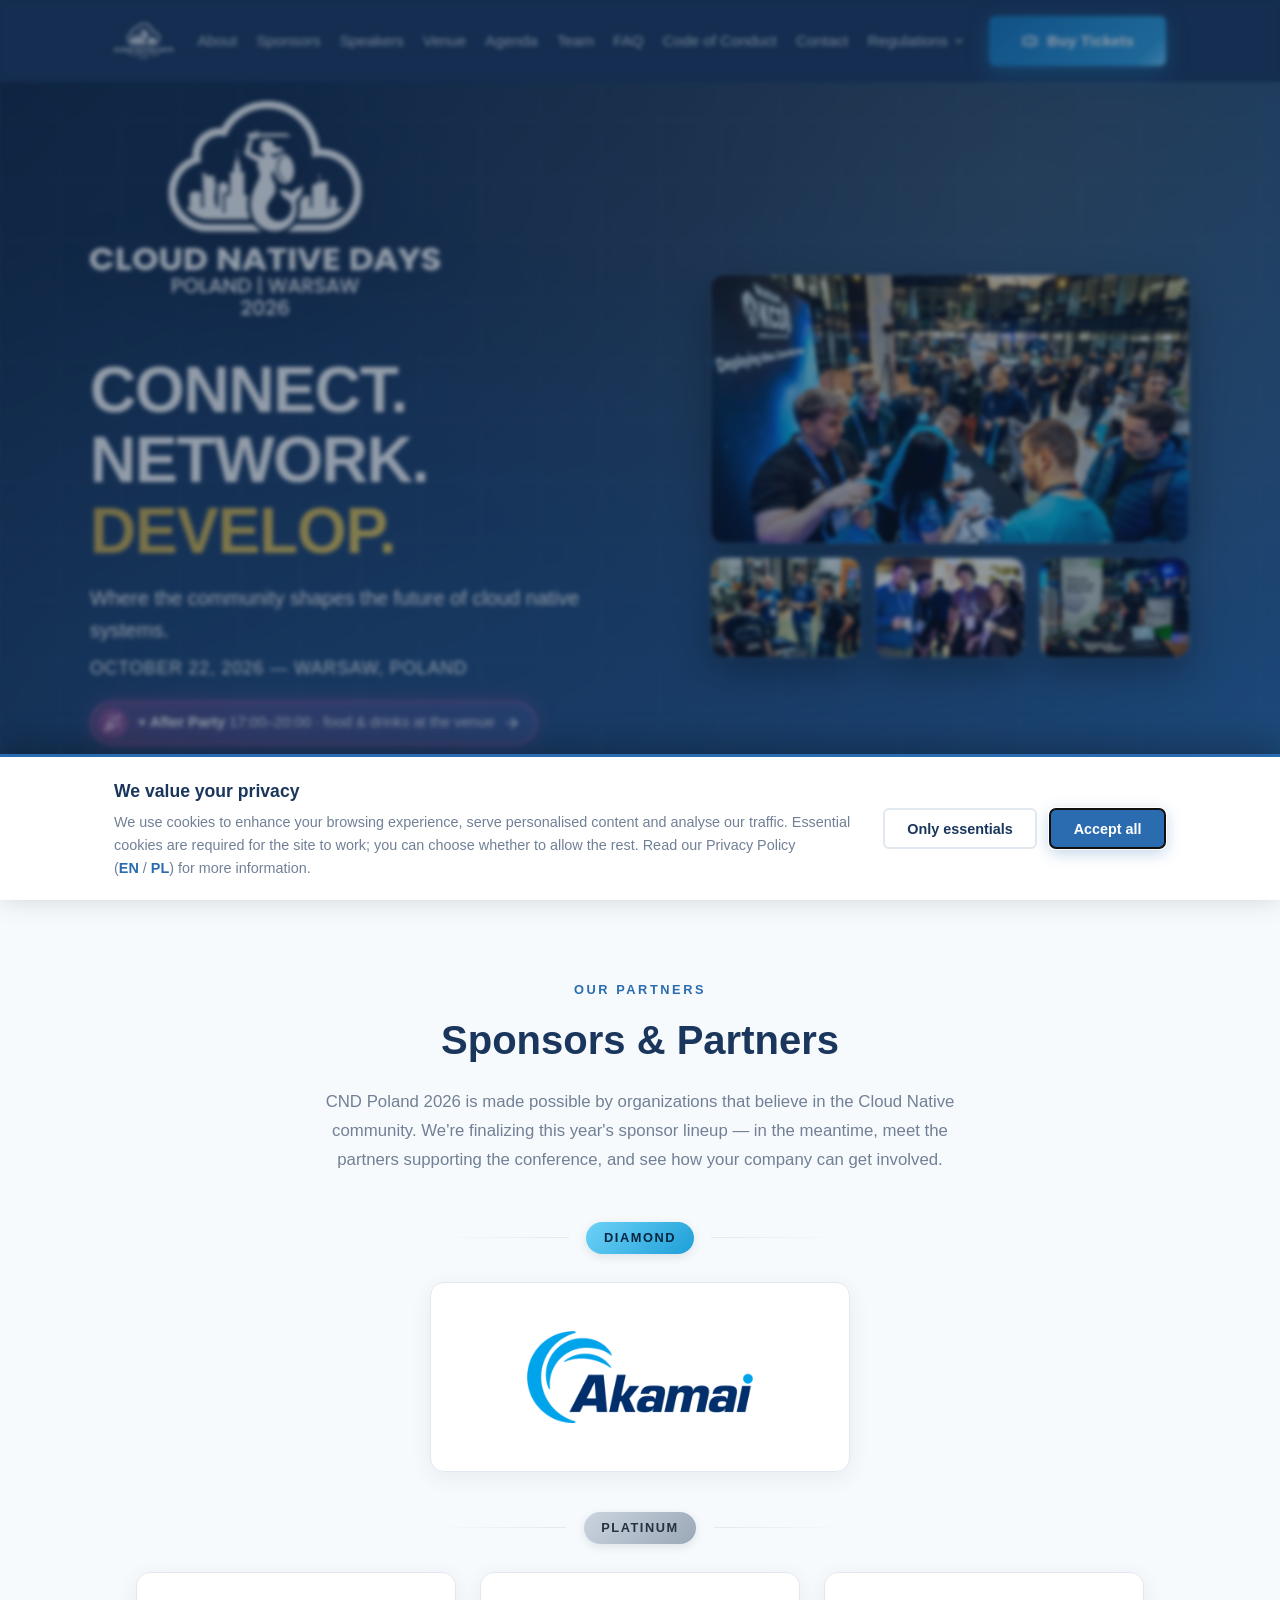
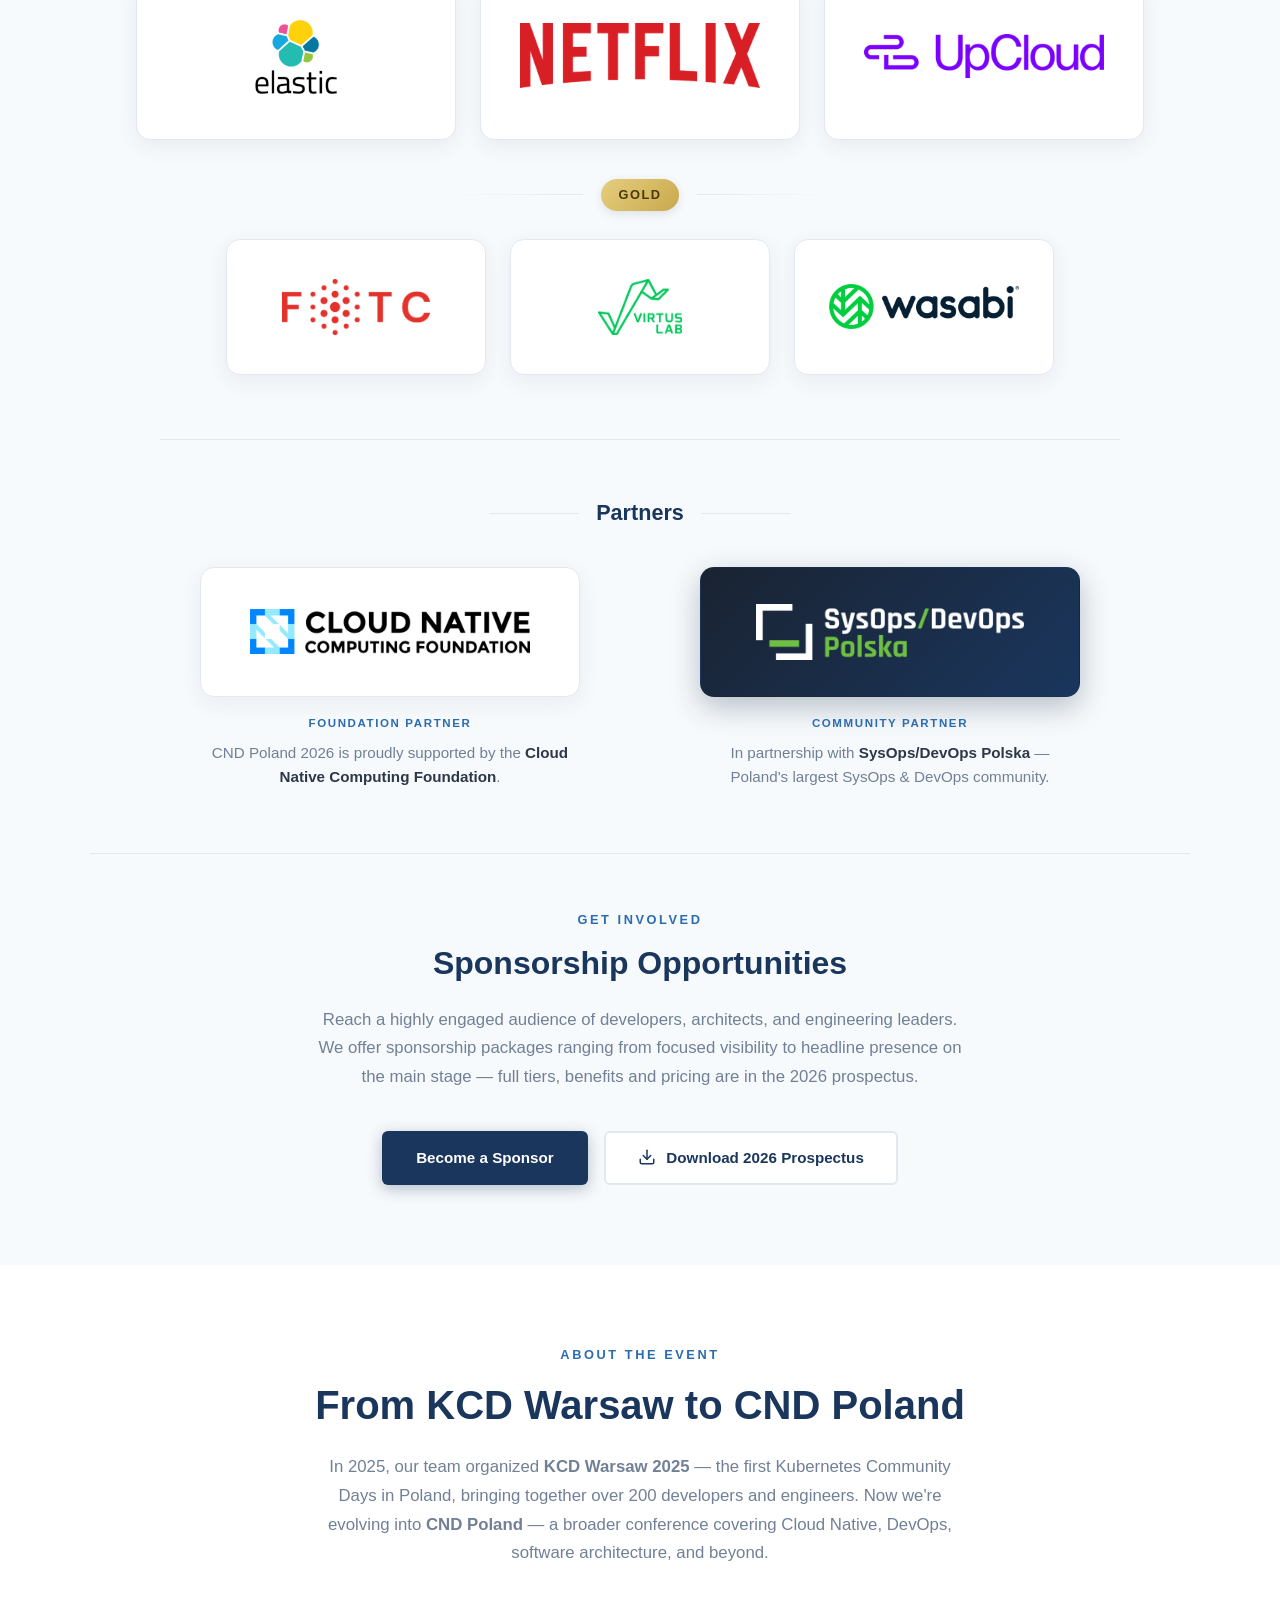
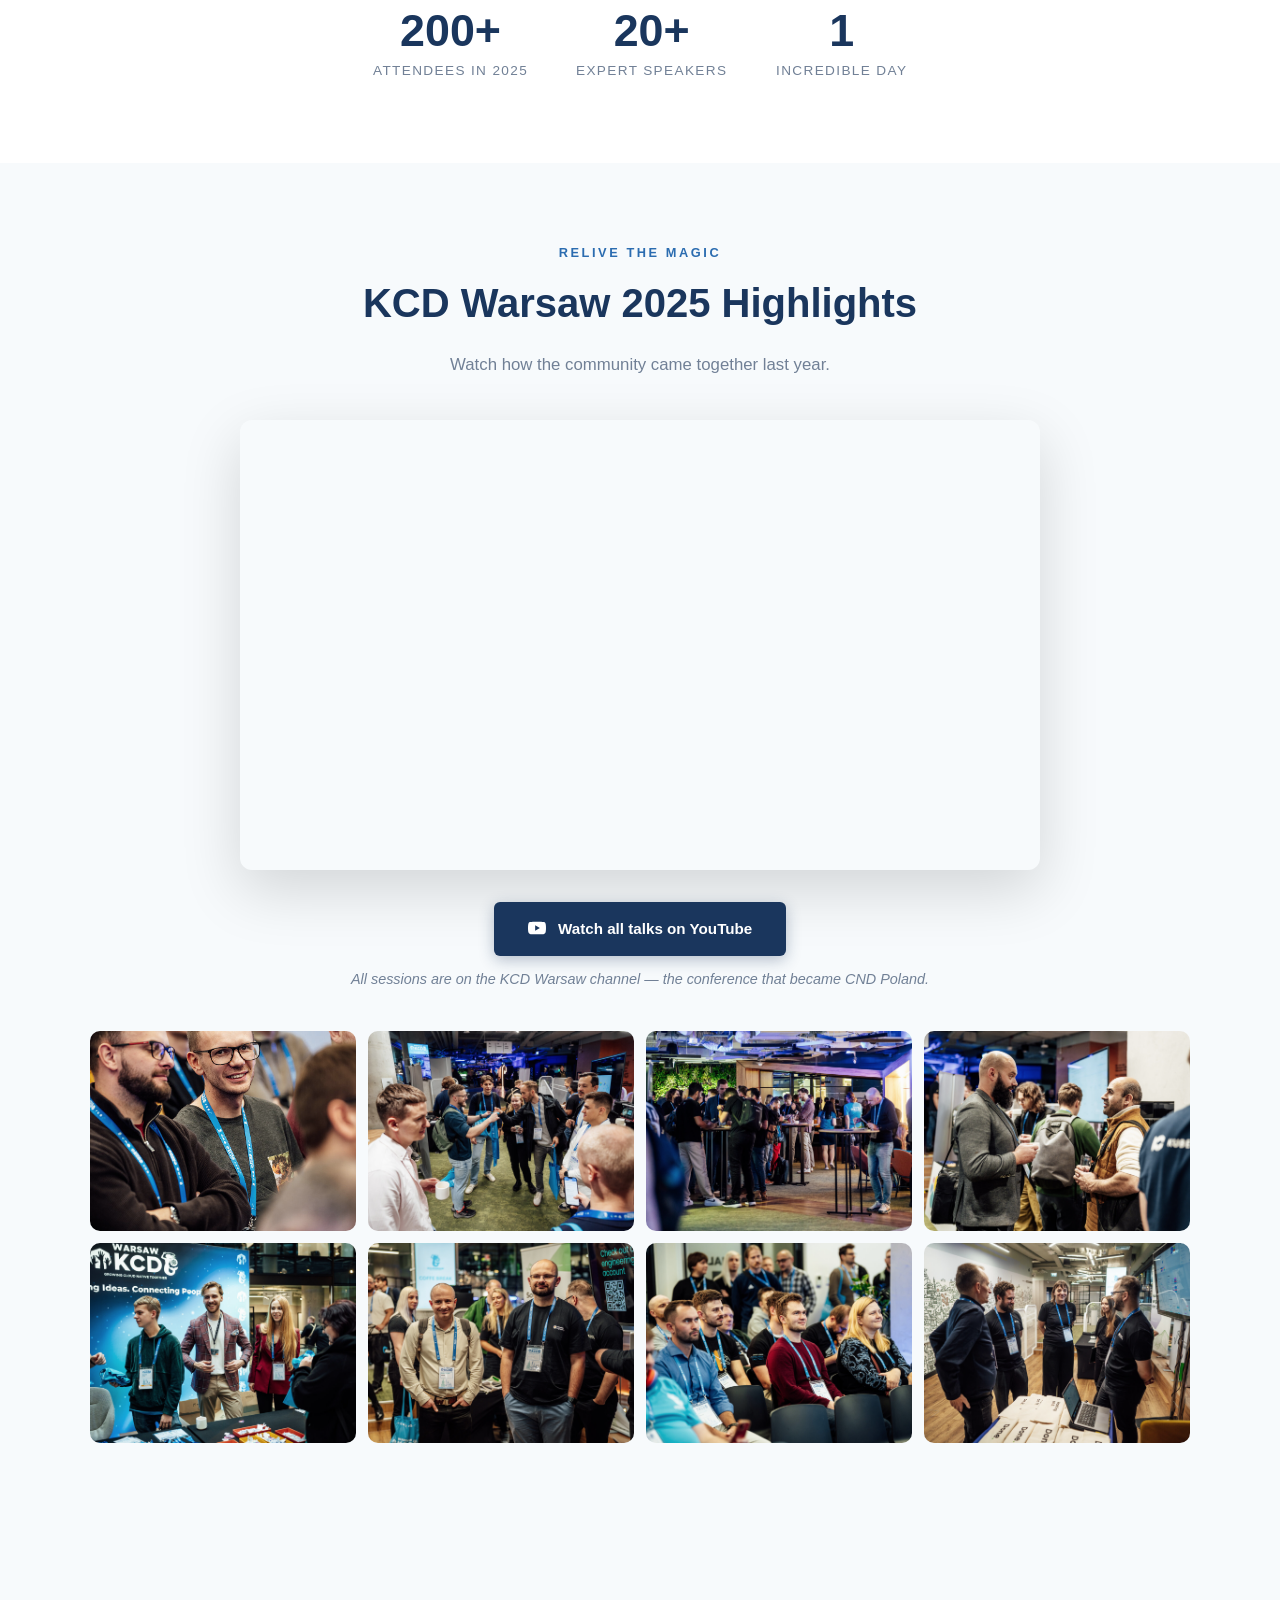
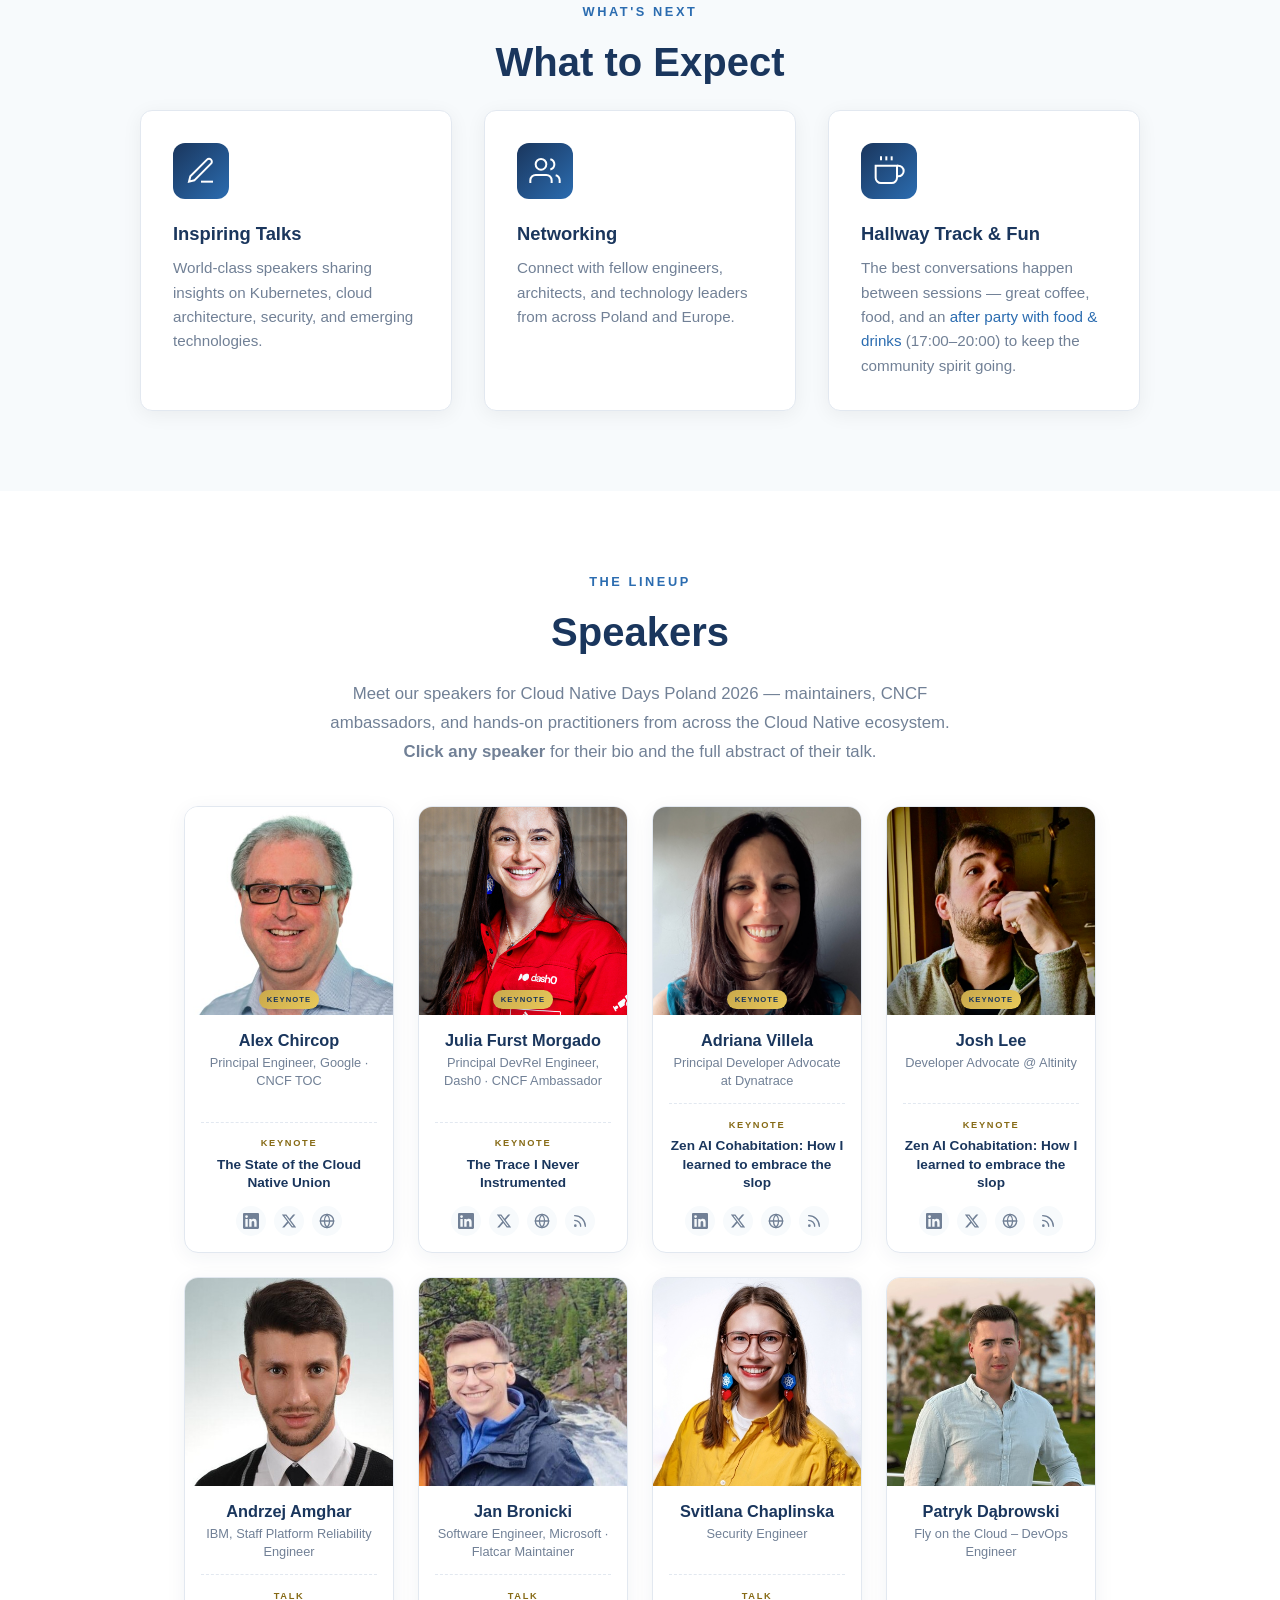
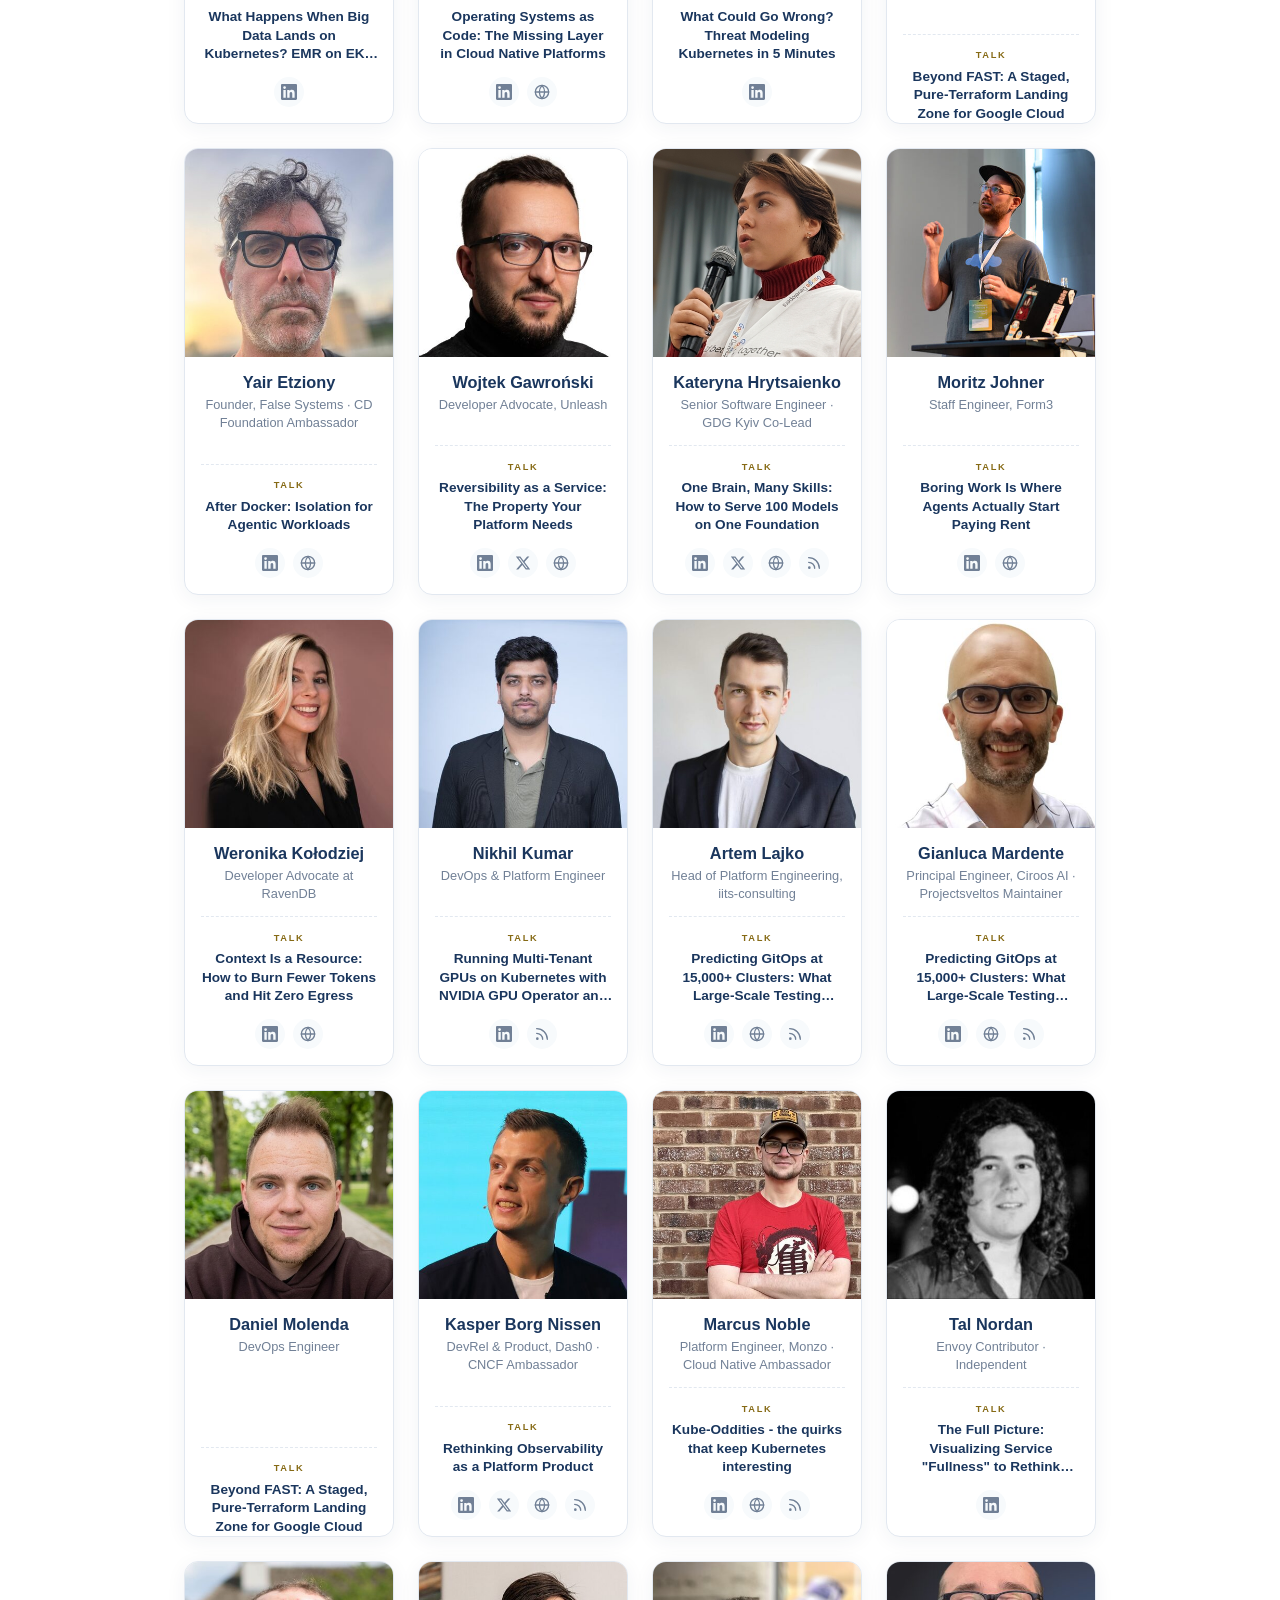
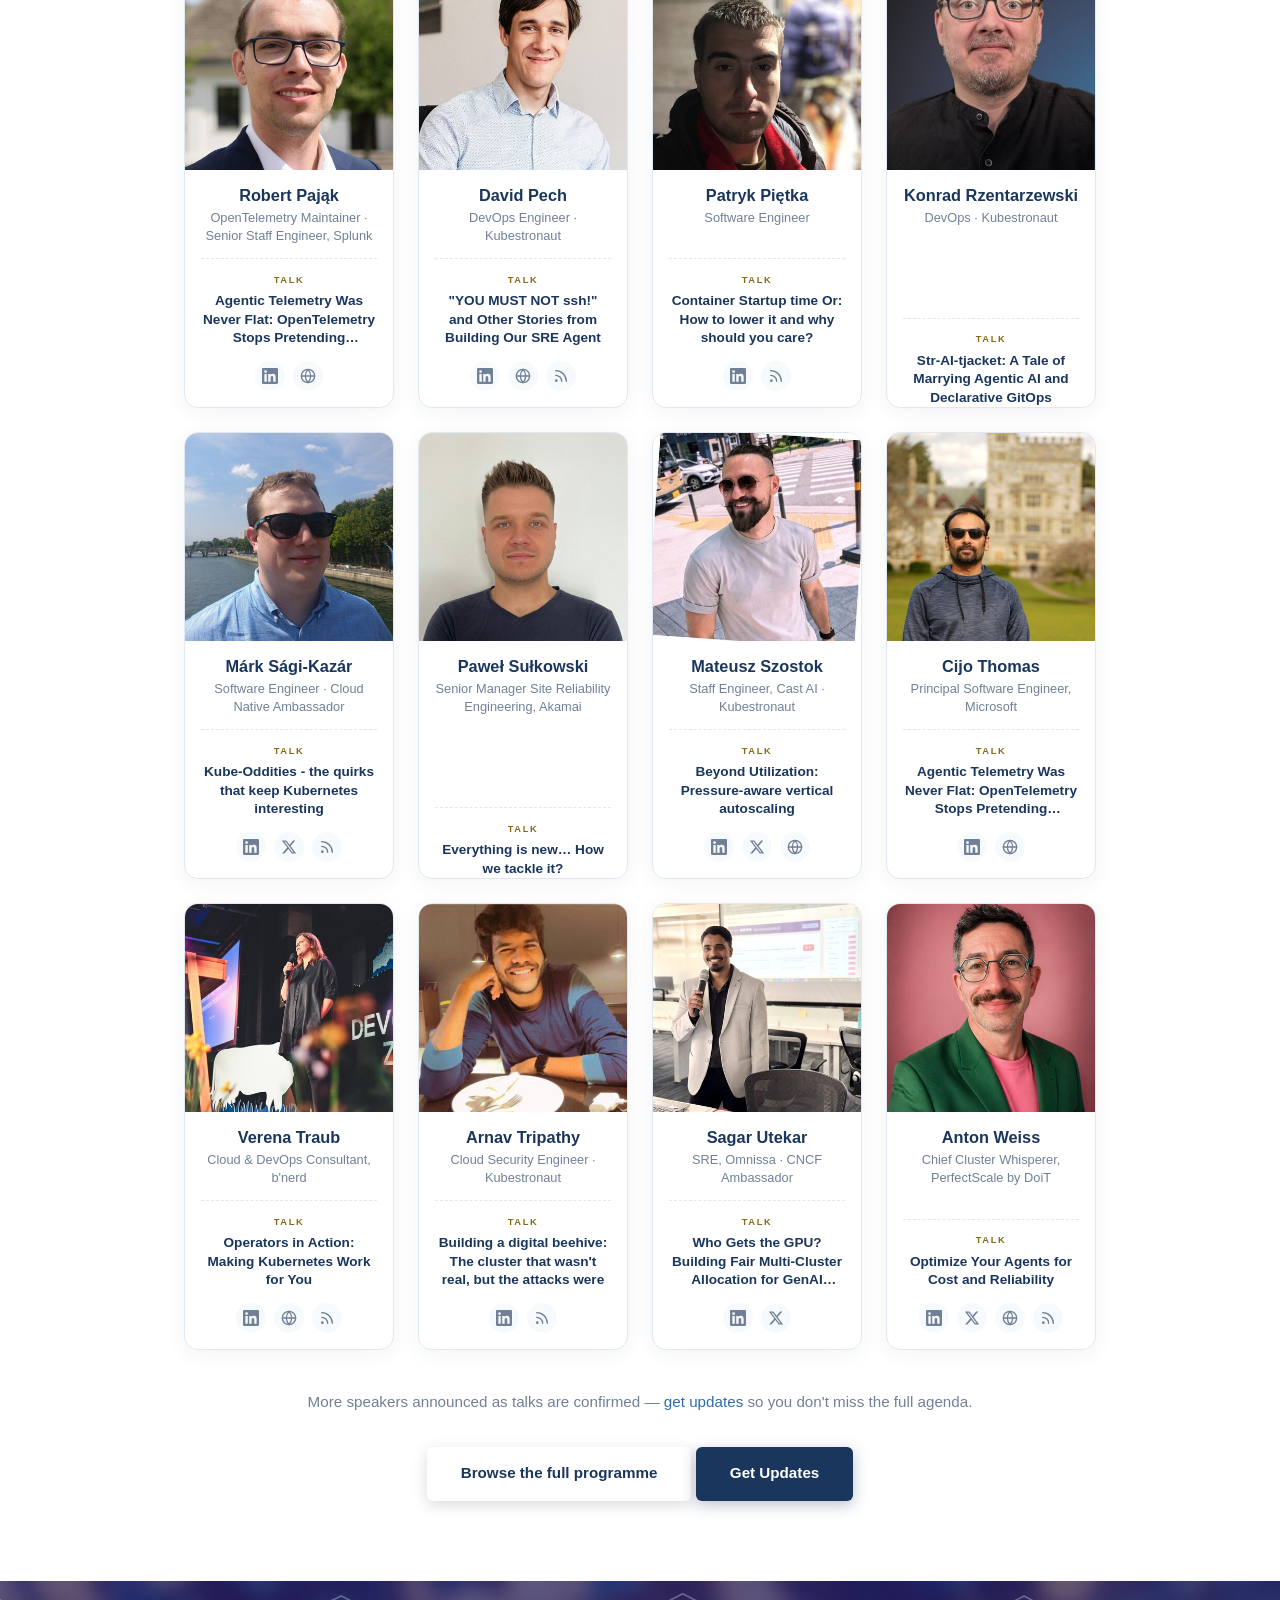
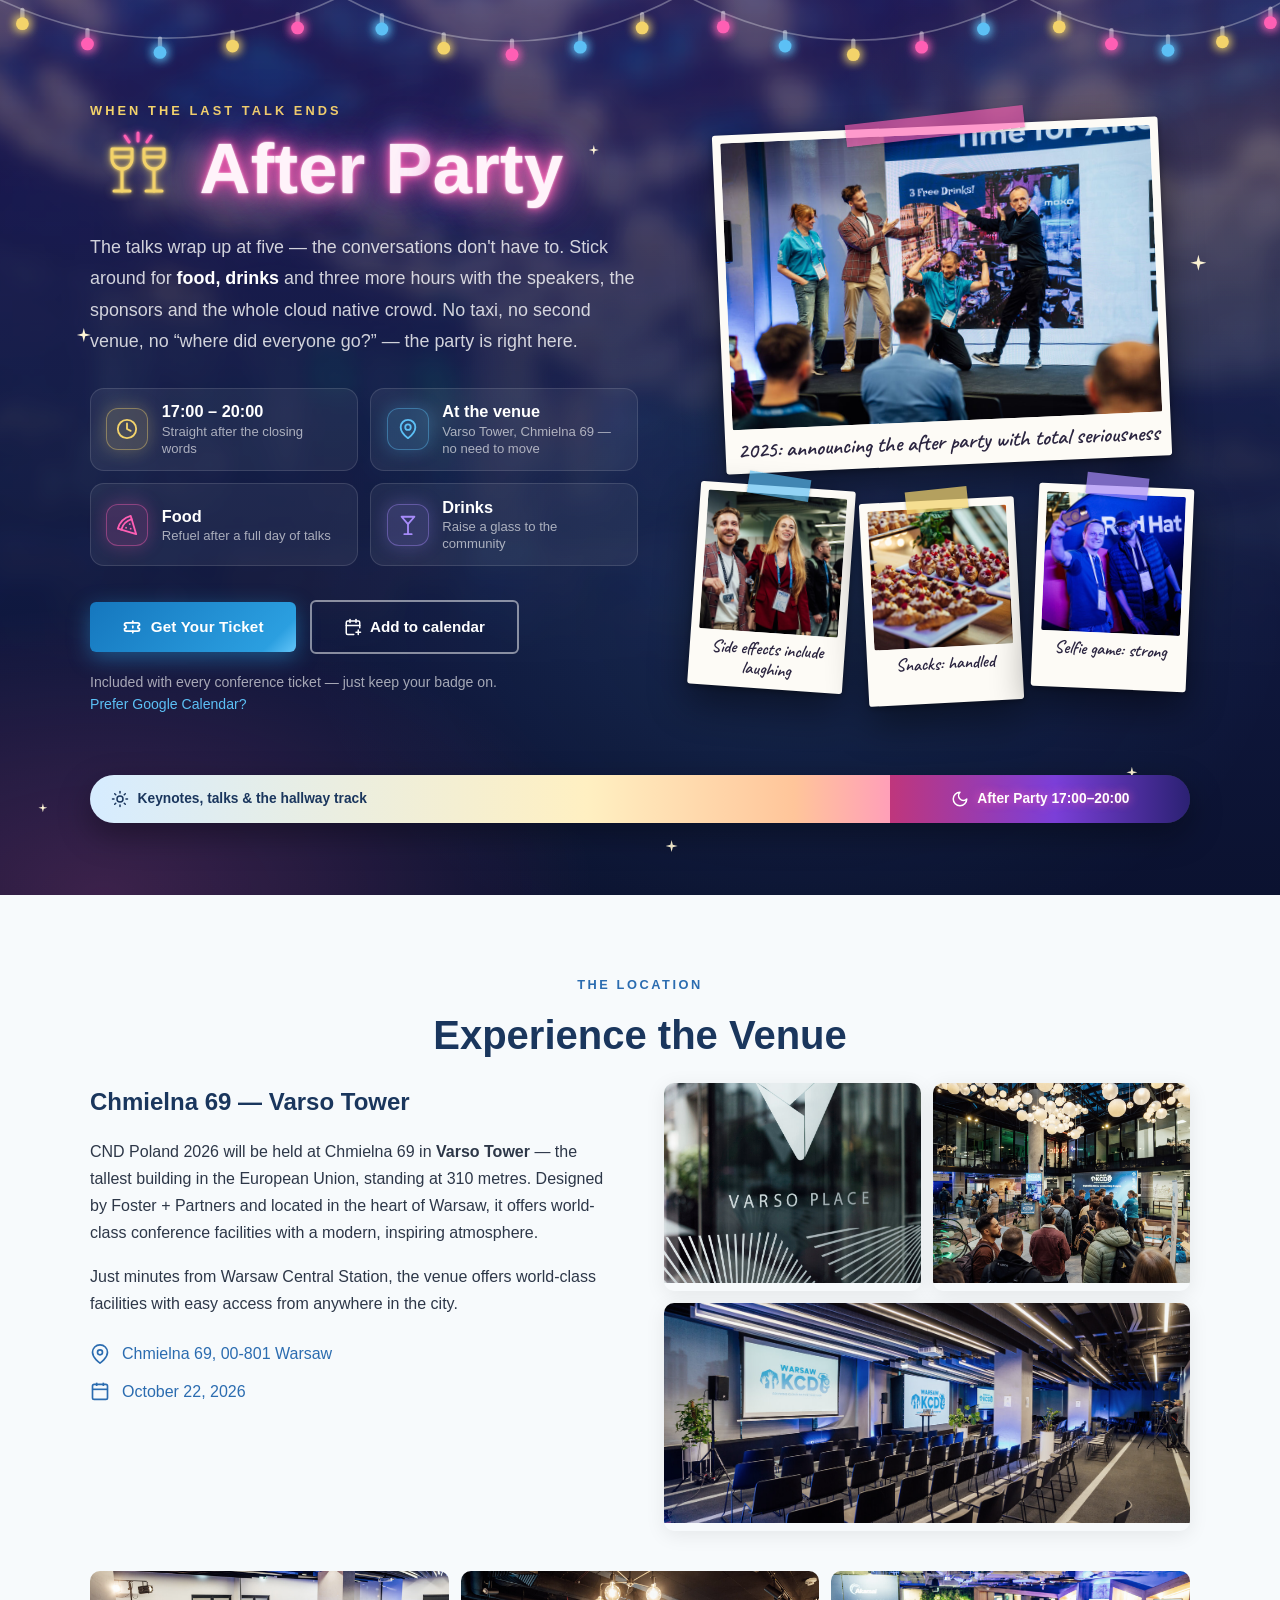
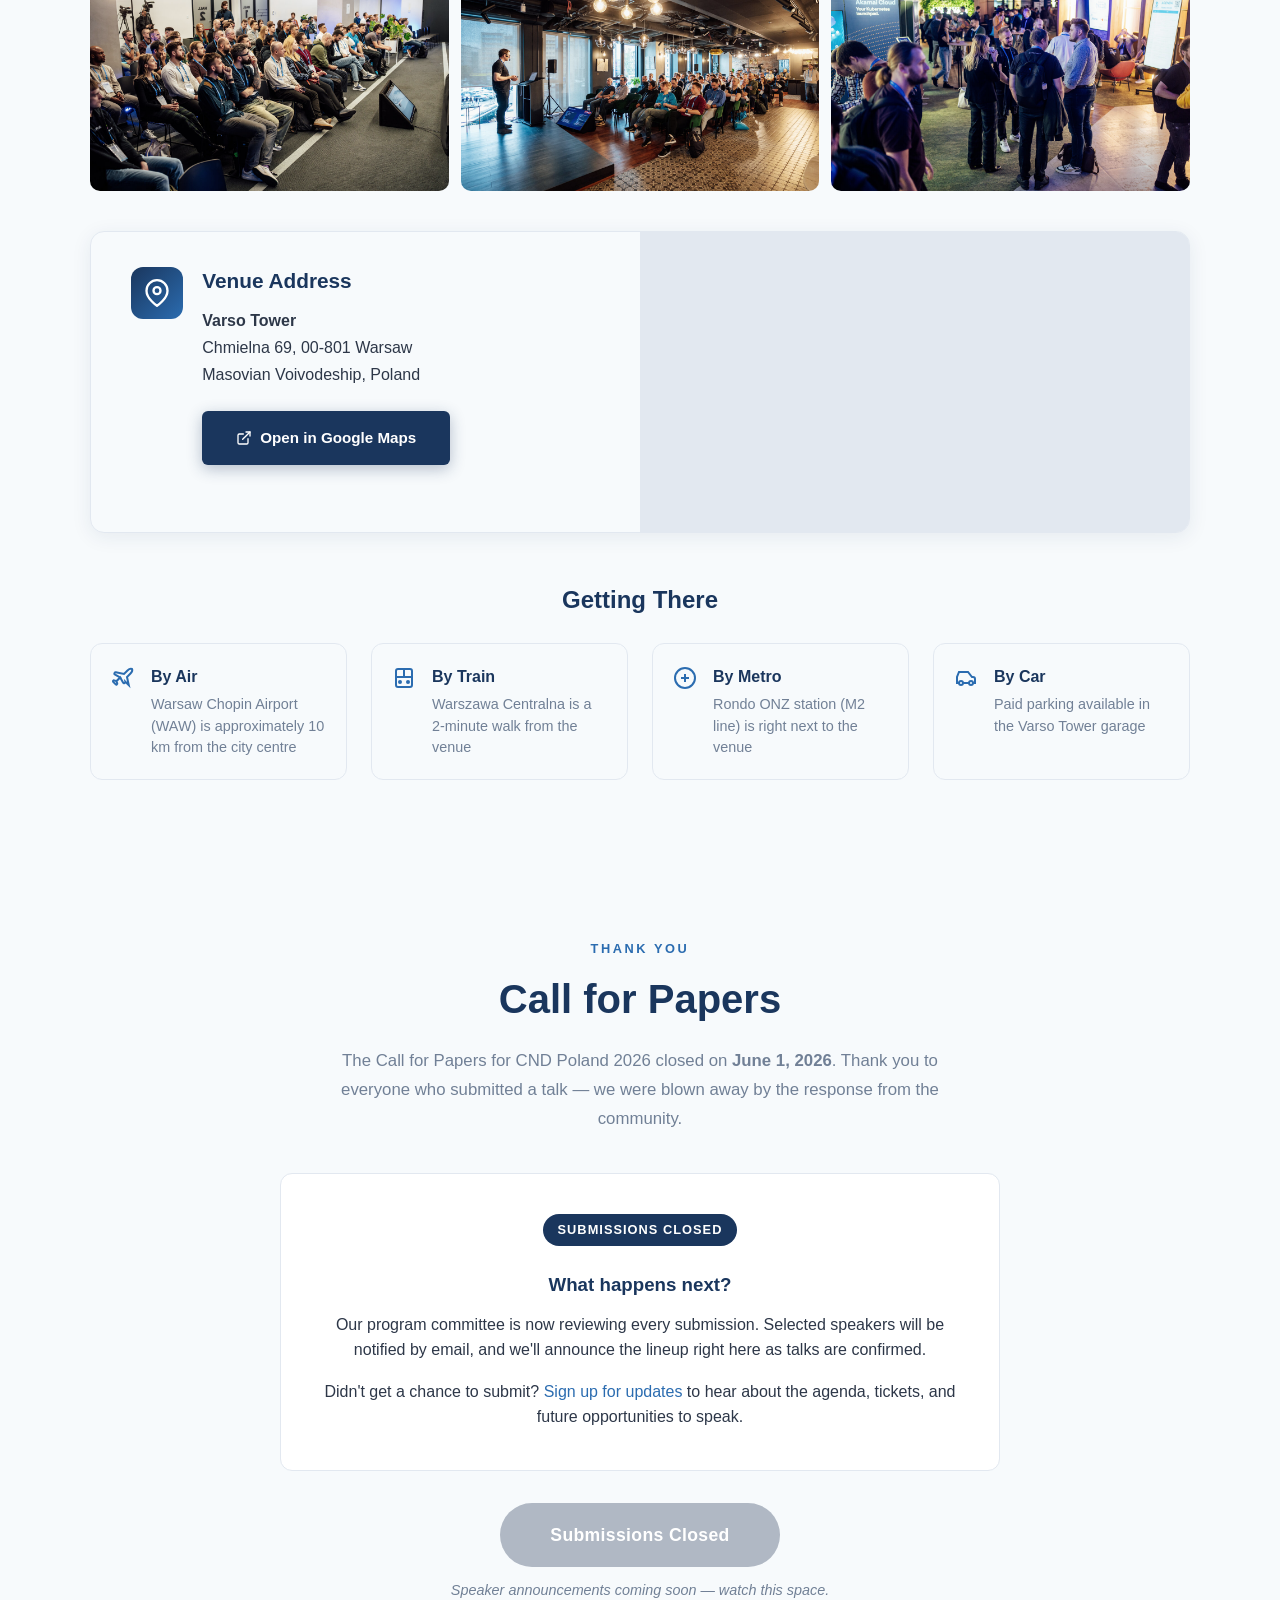
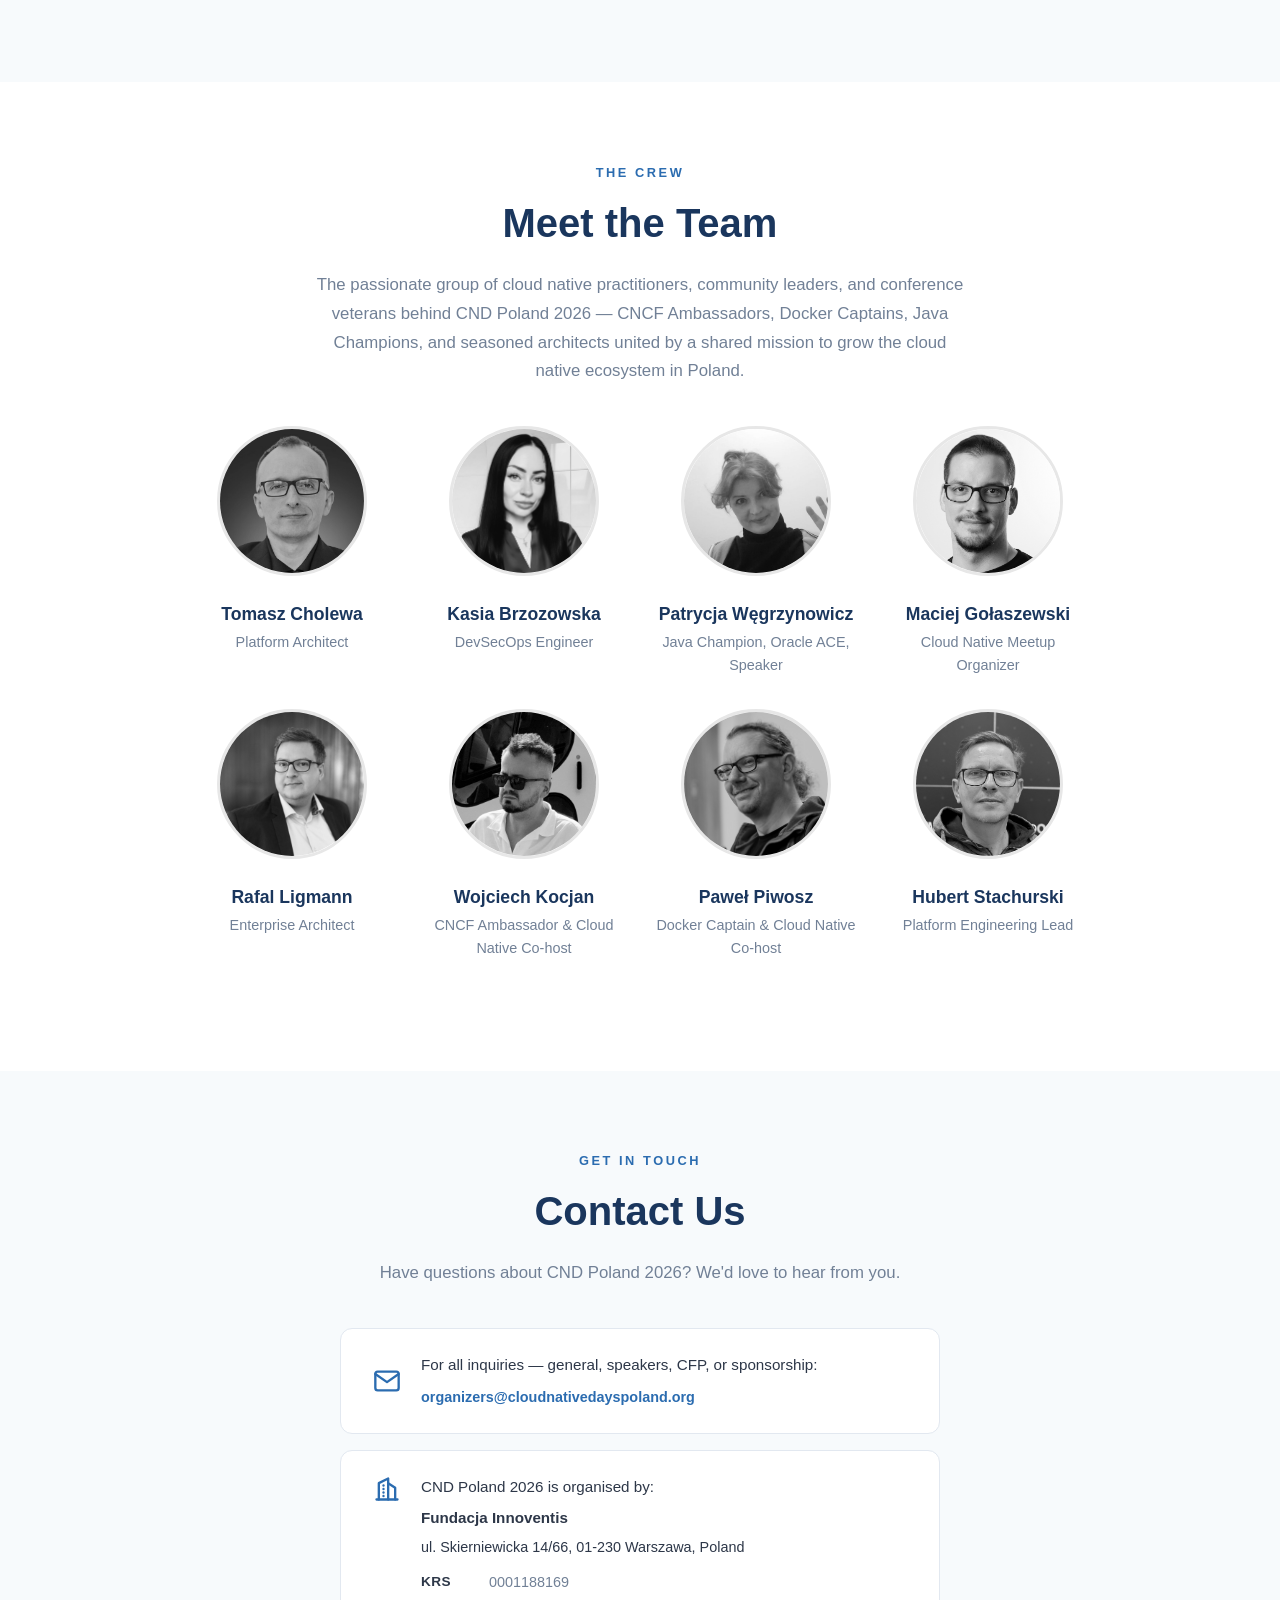
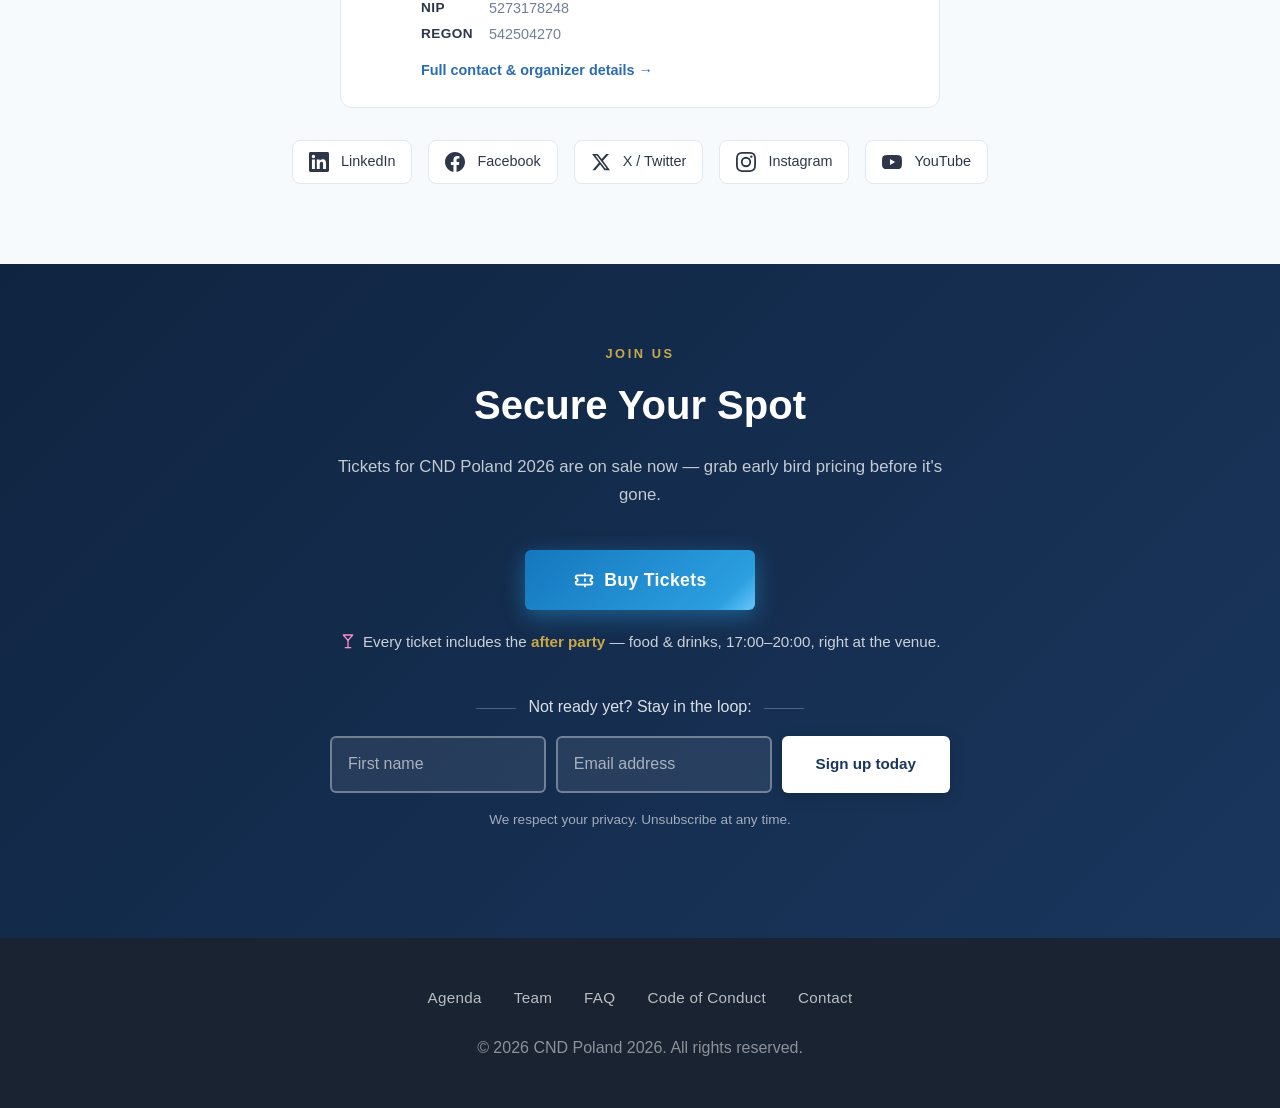
==== commit bd28e197: "Deploy production from 9fa6f67" ====
--- a/index.html
+++ b/index.html
@@ -1,4 +1,4 @@
-<!doctype html><html lang=en><head><meta name=generator content="Hugo 0.162.1"><meta charset=utf-8><meta name=viewport content="width=device-width,initial-scale=1"><title>CND Poland 2026</title><meta name=description content="CND Poland 2026 — IT Conference"><link rel=icon href=/favicon.ico sizes=32x32><link rel=icon href=/favicon.svg type=image/svg+xml><link rel=stylesheet href=/css/style.ac0cfa5d1c7434da34b11d1e015dd5b90e2026293cc47d8491f9382605642dbe.css integrity="sha256-rAz6XRx0NNo0sR0eAV3VuQ4gJik8xH2Ekfk4JgVkLb4="></head><body><header class=site-header><div class="container header-inner"><a href=/ class=site-logo><img src=/images/cnd_full_white.png alt="CND Poland 2026" class=site-logo-img></a><div class=header-actions><nav class=site-nav><button class=nav-toggle aria-label="Toggle navigation">&#9776;</button><ul class=nav-list><li><a href=/#about data-anchor=true>About</a></li><li><a href=/#sponsors data-anchor=true>Sponsors</a></li><li><a href=/#speakers data-anchor=true>Speakers</a></li><li><a href=/#venue data-anchor=true>Venue</a></li><li><a href=/agenda/>Agenda</a></li><li><a href=/#team data-anchor=true>Team</a></li><li><a href=/faq/>FAQ</a></li><li><a href=/code-of-conduct/>Code of Conduct</a></li><li><a href=/contact/>Contact</a></li><li class=nav-dropdown><button type=button class=nav-dropdown-toggle aria-haspopup=true aria-expanded=false>
+<!doctype html><html lang=en><head><meta name=generator content="Hugo 0.162.1"><meta charset=utf-8><meta name=viewport content="width=device-width,initial-scale=1"><title>CND Poland 2026</title><meta name=description content="CND Poland 2026 — IT Conference"><meta property="og:type" content="website"><meta property="og:site_name" content="CND Poland 2026"><meta property="og:title" content="CND Poland 2026"><meta property="og:description" content="CND Poland 2026 — IT Conference"><meta property="og:url" content="https://cloudnativedayspoland.org/"><meta property="og:image" content="https://cloudnativedayspoland.org/images/og-image-316dbe3a.png"><meta property="og:image:width" content="1200"><meta property="og:image:height" content="630"><meta property="og:image:alt" content="CND Poland 2026 — Connect. Network. Develop."><meta name=twitter:card content="summary_large_image"><meta name=twitter:image content="https://cloudnativedayspoland.org/images/og-image-316dbe3a.png"><link rel=icon href=/favicon.ico sizes=32x32><link rel=icon href=/favicon.svg type=image/svg+xml><link rel=stylesheet href=/css/style.aa74da714cc8874ae707ae15b4714873bb757f43c56e59c9c5fd27e0a4c1ab9b.css integrity="sha256-qnTacUzIh0rnB64VtHFIc7t1f0PFblnJxf0n4KTBq5s="></head><body><header class=site-header><div class="container header-inner"><a href=/ class=site-logo><img src=/images/cnd_full_white.png alt="CND Poland 2026" class=site-logo-img></a><div class=header-actions><nav class=site-nav><button class=nav-toggle aria-label="Toggle navigation">&#9776;</button><ul class=nav-list><li><a href=/#about data-anchor=true>About</a></li><li><a href=/#sponsors data-anchor=true>Sponsors</a></li><li><a href=/#speakers data-anchor=true>Speakers</a></li><li><a href=/#venue data-anchor=true>Venue</a></li><li><a href=/agenda/>Agenda</a></li><li><a href=/#team data-anchor=true>Team</a></li><li><a href=/faq/>FAQ</a></li><li><a href=/code-of-conduct/>Code of Conduct</a></li><li><a href=/contact/>Contact</a></li><li class=nav-dropdown><button type=button class=nav-dropdown-toggle aria-haspopup=true aria-expanded=false>
 Regulations
 <svg class="nav-caret" width="12" height="12" viewBox="0 0 24 24" fill="none" stroke="currentColor" stroke-width="2.5" stroke-linecap="round" stroke-linejoin="round" aria-hidden="true"><path d="M6 9l6 6 6-6"/></svg></button><ul class=nav-dropdown-menu><li class=nav-doc><span class=nav-doc-name>Privacy Policy</span>
 <a href=/files/regulations/privacy-pol.pdf target=_blank rel="noopener noreferrer">(PL)</a>
@@ -7,7 +7,9 @@
 <a href=/files/regulations/terms-of-service-eng.pdf target=_blank rel="noopener noreferrer">(EN)</a></li><li class=nav-doc><span class=nav-doc-name>Regulations</span>
 <a href=/files/regulations/regulations-electronic-services-pol.pdf target=_blank rel="noopener noreferrer">(PL)</a>
 <a href=/files/regulations/regulations-electronic-services-eng.pdf target=_blank rel="noopener noreferrer">(EN)</a></li></ul></li></ul></nav><a href=https://cnd2026.konfeo.com/ class="btn btn-ticket nav-ticket" target=_blank rel=noopener aria-label="Buy tickets for CND Poland 2026"><svg width="18" height="18" viewBox="0 0 24 24" fill="none" stroke="currentColor" stroke-width="2" stroke-linecap="round" stroke-linejoin="round" aria-hidden="true"><path d="M3 9a2 2 0 012-2h14a2 2 0 012 2v1a2 2 0 000 4v1a2 2 0 01-2 2H5a2 2 0 01-2-2v-1a2 2 0 000-4z"/><path d="M13 5v2"/><path d="M13 11v2"/><path d="M13 17v2"/></svg>
-<span class=nav-ticket-label>Buy Tickets</span><span class=nav-ticket-label-short>Tickets</span></a></div></div></header><main class=main-home><section class=hero><div class=hero-overlay></div><div class=hero-inner><div class=hero-content><img src=/images/cnd_full_white.png alt="CND Poland 2026" class="hero-logo fade-in"><h1 class="hero-heading fade-in delay-1">CONNECT. NETWORK.<br><span class=hero-accent>DEVELOP.</span></h1><p class="hero-sub fade-in delay-2">Where the community shapes the future of cloud native systems.</p><p class="hero-date fade-in delay-3">October 22, 2026 &mdash; Warsaw, Poland</p><div class="hero-buttons fade-in delay-3"><a href=https://cnd2026.konfeo.com/ class="btn btn-ticket" target=_blank rel=noopener><svg width="20" height="20" viewBox="0 0 24 24" fill="none" stroke="currentColor" stroke-width="2" stroke-linecap="round" stroke-linejoin="round" aria-hidden="true"><path d="M3 9a2 2 0 012-2h14a2 2 0 012 2v1a2 2 0 000 4v1a2 2 0 01-2 2H5a2 2 0 01-2-2v-1a2 2 0 000-4z"/><path d="M13 5v2"/><path d="M13 11v2"/><path d="M13 17v2"/></svg>
+<span class=nav-ticket-label>Buy Tickets</span><span class=nav-ticket-label-short>Tickets</span></a></div></div></header><main class=main-home><section class=hero><div class=hero-overlay></div><div class=hero-inner><div class=hero-content><img src=/images/cnd_full_white.png alt="CND Poland 2026" class="hero-logo fade-in"><h1 class="hero-heading fade-in delay-1">CONNECT. NETWORK.<br><span class=hero-accent>DEVELOP.</span></h1><p class="hero-sub fade-in delay-2">Where the community shapes the future of cloud native systems.</p><p class="hero-date fade-in delay-3">October 22, 2026 &mdash; Warsaw, Poland</p><p class="hero-party-wrap fade-in delay-3"><a href=#after-party class=hero-party><span class=hero-party-icon aria-hidden=true><svg width="18" height="18" viewBox="0 0 24 24" fill="none" stroke="currentColor" stroke-width="2" stroke-linecap="round" stroke-linejoin="round"><path d="M5.8 11.3 2 22l10.7-3.79"/><path d="M4 3h.01"/><path d="M22 8h.01"/><path d="M15 2h.01"/><path d="M22 20h.01"/><path d="m22 2-2.24.75A2.9 2.9.0 0017.8 5.87c.1.86-.57 1.63-1.45 1.63h-.38c-.86.0-1.6.6-1.76 1.44L14 10"/><path d="m22 13-.82-.33c-.86-.34-1.82.2-1.98 1.11-.11.7-.72 1.22-1.43 1.22H17"/><path d="m11 2 .33.82c.34.86-.2 1.82-1.11 1.98C9.52 4.9 9 5.52 9 6.23V7"/><path d="M11 13c1.93 1.93 2.83 4.17 2 5s-3.07-.07-5-2-2.83-4.17-2-5 3.07.07 5 2z"/></svg>
+</span><span><strong>+ After Party</strong> 17:00&ndash;20:00<span class=hero-party-more> &#183; food & drinks at the venue</span></span>
+<svg class="hero-party-arrow" width="16" height="16" viewBox="0 0 24 24" fill="none" stroke="currentColor" stroke-width="2.4" stroke-linecap="round" stroke-linejoin="round" aria-hidden="true"><line x1="5" y1="12" x2="19" y2="12"/><polyline points="12 5 19 12 12 19"/></svg></a></p><div class="hero-buttons fade-in delay-3"><a href=https://cnd2026.konfeo.com/ class="btn btn-ticket" target=_blank rel=noopener><svg width="20" height="20" viewBox="0 0 24 24" fill="none" stroke="currentColor" stroke-width="2" stroke-linecap="round" stroke-linejoin="round" aria-hidden="true"><path d="M3 9a2 2 0 012-2h14a2 2 0 012 2v1a2 2 0 000 4v1a2 2 0 01-2 2H5a2 2 0 01-2-2v-1a2 2 0 000-4z"/><path d="M13 5v2"/><path d="M13 11v2"/><path d="M13 17v2"/></svg>
 <span>Buy Tickets</span>
 </a><a href=#get-notified class="btn btn-outline">Get Updates</a></div></div><div class="hero-media fade-in delay-2" aria-hidden=true><div class=hero-collage><img class=hero-collage-wide src=/images/kcd2025/hero-1.jpg alt="Registration desk and venue space at KCD Warsaw 2025" loading=lazy>
 <img src=/images/kcd2025/hero-2.jpg alt="Speakers chatting at KCD Warsaw 2025" loading=lazy>
@@ -31,7 +33,7 @@
 <img src=/images/kcd2025/highlights-5.jpg alt="Smiling team at KCD booth" loading=lazy>
 <img src=/images/kcd2025/highlights-6.jpg alt="Attendees posing at KCD Warsaw" loading=lazy>
 <img src=/images/kcd2025/highlights-7.jpg alt="Audience smiling during session" loading=lazy>
-<img src=/images/kcd2025/highlights-8.jpg alt="Team chatting at sponsor booth" loading=lazy></div></div></section><section class="section section-coming reveal"><div class=section-inner><span class=section-label>WHAT'S NEXT</span><h2>What to Expect</h2><div class="features-grid features-grid-three"><div class="feature-card reveal"><div class=feature-icon><svg width="32" height="32" viewBox="0 0 24 24" fill="none" stroke="currentColor" stroke-width="1.5"><path d="M12 20h9"/><path d="M16.5 3.5a2.121 2.121.0 013 3L7 19l-4 1 1-4L16.5 3.5z"/></svg></div><h3>Inspiring Talks</h3><p>World-class speakers sharing insights on Kubernetes, cloud architecture, security, and emerging technologies.</p></div><div class="feature-card reveal"><div class=feature-icon><svg width="32" height="32" viewBox="0 0 24 24" fill="none" stroke="currentColor" stroke-width="1.5"><path d="M17 21v-2a4 4 0 00-4-4H5a4 4 0 00-4 4v2"/><circle cx="9" cy="7" r="4"/><path d="M23 21v-2a4 4 0 00-3-3.87"/><path d="M16 3.13a4 4 0 010 7.75"/></svg></div><h3>Networking</h3><p>Connect with fellow engineers, architects, and technology leaders from across Poland and Europe.</p></div><div class="feature-card reveal"><div class=feature-icon><svg width="32" height="32" viewBox="0 0 24 24" fill="none" stroke="currentColor" stroke-width="1.5"><path d="M18 8h1a4 4 0 010 8h-1"/><path d="M2 8h16v9a4 4 0 01-4 4H6a4 4 0 01-4-4V8z"/><line x1="6" y1="1" x2="6" y2="4"/><line x1="10" y1="1" x2="10" y2="4"/><line x1="14" y1="1" x2="14" y2="4"/></svg></div><h3>Hallway Track & Fun</h3><p>The best conversations happen between sessions &mdash; great coffee, food, and an after-party to keep the community spirit going.</p></div></div></div></section><section id=speakers class="section section-speakers reveal"><div class=section-inner><span class=section-label>THE LINEUP</span><h2>Speakers</h2><p class=section-description>Meet our speakers for Cloud Native Days Poland 2026 &mdash; maintainers, CNCF ambassadors, and hands-on practitioners from across the Cloud Native ecosystem. <strong>Click any speaker</strong> for their bio and the full abstract of their talk.</p><div class=speakers-grid><article class="speaker-card reveal is-keynote" style=--stagger:0><a class=speaker-card-main href=/agenda/#speaker-alex-chircop data-speaker-dialog=speaker-dialog-alex-chircop><div class=speaker-photo-wrap><img class=speaker-photo src=/images/speakers/alex-chircop.jpg alt="Alex Chircop" loading=lazy width=400 height=400>
+<img src=/images/kcd2025/highlights-8.jpg alt="Team chatting at sponsor booth" loading=lazy></div></div></section><section class="section section-coming reveal"><div class=section-inner><span class=section-label>WHAT'S NEXT</span><h2>What to Expect</h2><div class="features-grid features-grid-three"><div class="feature-card reveal"><div class=feature-icon><svg width="32" height="32" viewBox="0 0 24 24" fill="none" stroke="currentColor" stroke-width="1.5"><path d="M12 20h9"/><path d="M16.5 3.5a2.121 2.121.0 013 3L7 19l-4 1 1-4L16.5 3.5z"/></svg></div><h3>Inspiring Talks</h3><p>World-class speakers sharing insights on Kubernetes, cloud architecture, security, and emerging technologies.</p></div><div class="feature-card reveal"><div class=feature-icon><svg width="32" height="32" viewBox="0 0 24 24" fill="none" stroke="currentColor" stroke-width="1.5"><path d="M17 21v-2a4 4 0 00-4-4H5a4 4 0 00-4 4v2"/><circle cx="9" cy="7" r="4"/><path d="M23 21v-2a4 4 0 00-3-3.87"/><path d="M16 3.13a4 4 0 010 7.75"/></svg></div><h3>Networking</h3><p>Connect with fellow engineers, architects, and technology leaders from across Poland and Europe.</p></div><div class="feature-card reveal"><div class=feature-icon><svg width="32" height="32" viewBox="0 0 24 24" fill="none" stroke="currentColor" stroke-width="1.5"><path d="M18 8h1a4 4 0 010 8h-1"/><path d="M2 8h16v9a4 4 0 01-4 4H6a4 4 0 01-4-4V8z"/><line x1="6" y1="1" x2="6" y2="4"/><line x1="10" y1="1" x2="10" y2="4"/><line x1="14" y1="1" x2="14" y2="4"/></svg></div><h3>Hallway Track & Fun</h3><p>The best conversations happen between sessions &mdash; great coffee, food, and an <a href=#after-party>after party with food & drinks</a> (17:00&ndash;20:00) to keep the community spirit going.</p></div></div></div></section><section id=speakers class="section section-speakers reveal"><div class=section-inner><span class=section-label>THE LINEUP</span><h2>Speakers</h2><p class=section-description>Meet our speakers for Cloud Native Days Poland 2026 &mdash; maintainers, CNCF ambassadors, and hands-on practitioners from across the Cloud Native ecosystem. <strong>Click any speaker</strong> for their bio and the full abstract of their talk.</p><div class=speakers-grid><article class="speaker-card reveal is-keynote" style=--stagger:0><a class=speaker-card-main href=/agenda/#speaker-alex-chircop data-speaker-dialog=speaker-dialog-alex-chircop><div class=speaker-photo-wrap><img class=speaker-photo src=/images/speakers/alex-chircop.jpg alt="Alex Chircop" loading=lazy width=400 height=400>
 <span class=speaker-keynote-badge>Keynote</span>
 <span class=speaker-card-hint aria-hidden=true><svg width="13" height="13" viewBox="0 0 24 24" fill="none" stroke="currentColor" stroke-width="2.2" stroke-linecap="round" stroke-linejoin="round"><circle cx="11" cy="11" r="7"/><line x1="16.5" y1="16.5" x2="21" y2="21"/></svg>
 <span>Bio & abstract</span></span></div><div class=speaker-info><h3 class=speaker-name>Alex Chircop</h3><p class=speaker-role>Principal Engineer, Google · CNCF TOC</p><p class=speaker-talk><span class=speaker-talk-label>Keynote</span>
@@ -58,47 +60,60 @@
 <span class=speaker-talk-title>Zen AI Cohabitation: How I learned to embrace the slop</span></p></div></a><div class=speaker-links><a href=https://www.linkedin.com/in/joshuamlee/ target=_blank rel="noopener noreferrer" aria-label="Josh Lee on LinkedIn" title=LinkedIn><svg width="16" height="16" viewBox="0 0 24 24" fill="currentColor" aria-hidden="true"><path d="M20.447 20.452h-3.554v-5.569c0-1.328-.027-3.037-1.852-3.037-1.853.0-2.136 1.445-2.136 2.939v5.667H9.351V9h3.414v1.561h.046c.477-.9 1.637-1.85 3.37-1.85 3.601.0 4.267 2.37 4.267 5.455v6.286zM5.337 7.433A2.062 2.062.0 013.274 5.368a2.064 2.064.0 112.063 2.065zm1.782 13.019H3.555V9h3.564v11.452zM22.225.0H1.771C.792.0.0.774.0 1.729v20.542C0 23.227.792 24 1.771 24h20.451C23.2 24 24 23.227 24 22.271V1.729C24 .774 23.2.0 22.222.0h.003z"/></svg></a>
 <a href=https://twitter.com/joshleecreates target=_blank rel="noopener noreferrer" aria-label="Josh Lee on X" title="X / Twitter"><svg width="16" height="16" viewBox="0 0 24 24" fill="currentColor" aria-hidden="true"><path d="M18.244 2.25h3.308l-7.227 8.26 8.502 11.24H16.17l-5.214-6.817L4.99 21.75H1.68l7.73-8.835L1.254 2.25H8.08l4.713 6.231zm-1.161 17.52h1.833L7.084 4.126H5.117z"/></svg></a>
 <a href=https://altinity.com/ target=_blank rel="noopener noreferrer" aria-label="Josh Lee's website" title=Website><svg width="16" height="16" viewBox="0 0 24 24" fill="none" stroke="currentColor" stroke-width="2" stroke-linecap="round" stroke-linejoin="round" aria-hidden="true"><circle cx="12" cy="12" r="10"/><line x1="2" y1="12" x2="22" y2="12"/><path d="M12 2a15.3 15.3.0 014 10 15.3 15.3.0 01-4 10A15.3 15.3.0 018 12a15.3 15.3.0 014-10z"/></svg></a>
-<a href=https://joshuamlee.com/ target=_blank rel="noopener noreferrer" aria-label="Josh Lee's blog" title=Blog><svg width="16" height="16" viewBox="0 0 24 24" fill="none" stroke="currentColor" stroke-width="2" stroke-linecap="round" stroke-linejoin="round" aria-hidden="true"><path d="M4 11a9 9 0 019 9"/><path d="M4 4a16 16 0 0116 16"/><circle cx="5" cy="19" r="1"/></svg></a></div></article><article class="speaker-card reveal" style=--stagger:0><a class=speaker-card-main href=/agenda/#speaker-jan-bronicki data-speaker-dialog=speaker-dialog-jan-bronicki><div class=speaker-photo-wrap><img class=speaker-photo src=/images/speakers/jan-bronicki.jpg alt="Jan Bronicki" loading=lazy width=400 height=400>
+<a href=https://joshuamlee.com/ target=_blank rel="noopener noreferrer" aria-label="Josh Lee's blog" title=Blog><svg width="16" height="16" viewBox="0 0 24 24" fill="none" stroke="currentColor" stroke-width="2" stroke-linecap="round" stroke-linejoin="round" aria-hidden="true"><path d="M4 11a9 9 0 019 9"/><path d="M4 4a16 16 0 0116 16"/><circle cx="5" cy="19" r="1"/></svg></a></div></article><article class="speaker-card reveal" style=--stagger:0><a class=speaker-card-main href=/agenda/#speaker-andrzej-amghar data-speaker-dialog=speaker-dialog-andrzej-amghar><div class=speaker-photo-wrap><img class=speaker-photo src=/images/speakers/andrzej-amghar.jpg alt="Andrzej Amghar" loading=lazy width=400 height=400>
+<span class=speaker-card-hint aria-hidden=true><svg width="13" height="13" viewBox="0 0 24 24" fill="none" stroke="currentColor" stroke-width="2.2" stroke-linecap="round" stroke-linejoin="round"><circle cx="11" cy="11" r="7"/><line x1="16.5" y1="16.5" x2="21" y2="21"/></svg>
+<span>Bio & abstract</span></span></div><div class=speaker-info><h3 class=speaker-name>Andrzej Amghar</h3><p class=speaker-role>IBM, Staff Platform Reliability Engineer</p><p class=speaker-talk><span class=speaker-talk-label>Talk</span>
+<span class=speaker-talk-title>What Happens When Big Data Lands on Kubernetes? EMR on EKS in Practice</span></p></div></a><div class=speaker-links><a href=https://www.linkedin.com/in/andrzej-amghar/ target=_blank rel="noopener noreferrer" aria-label="Andrzej Amghar on LinkedIn" title=LinkedIn><svg width="16" height="16" viewBox="0 0 24 24" fill="currentColor" aria-hidden="true"><path d="M20.447 20.452h-3.554v-5.569c0-1.328-.027-3.037-1.852-3.037-1.853.0-2.136 1.445-2.136 2.939v5.667H9.351V9h3.414v1.561h.046c.477-.9 1.637-1.85 3.37-1.85 3.601.0 4.267 2.37 4.267 5.455v6.286zM5.337 7.433A2.062 2.062.0 013.274 5.368a2.064 2.064.0 112.063 2.065zm1.782 13.019H3.555V9h3.564v11.452zM22.225.0H1.771C.792.0.0.774.0 1.729v20.542C0 23.227.792 24 1.771 24h20.451C23.2 24 24 23.227 24 22.271V1.729C24 .774 23.2.0 22.222.0h.003z"/></svg></a></div></article><article class="speaker-card reveal" style=--stagger:1><a class=speaker-card-main href=/agenda/#speaker-jan-bronicki data-speaker-dialog=speaker-dialog-jan-bronicki><div class=speaker-photo-wrap><img class=speaker-photo src=/images/speakers/jan-bronicki.jpg alt="Jan Bronicki" loading=lazy width=400 height=400>
 <span class=speaker-card-hint aria-hidden=true><svg width="13" height="13" viewBox="0 0 24 24" fill="none" stroke="currentColor" stroke-width="2.2" stroke-linecap="round" stroke-linejoin="round"><circle cx="11" cy="11" r="7"/><line x1="16.5" y1="16.5" x2="21" y2="21"/></svg>
 <span>Bio & abstract</span></span></div><div class=speaker-info><h3 class=speaker-name>Jan Bronicki</h3><p class=speaker-role>Software Engineer, Microsoft · Flatcar Maintainer</p><p class=speaker-talk><span class=speaker-talk-label>Talk</span>
 <span class=speaker-talk-title>Operating Systems as Code: The Missing Layer in Cloud Native Platforms</span></p></div></a><div class=speaker-links><a href=https://www.linkedin.com/in/jan-bronicki-4091791a4/ target=_blank rel="noopener noreferrer" aria-label="Jan Bronicki on LinkedIn" title=LinkedIn><svg width="16" height="16" viewBox="0 0 24 24" fill="currentColor" aria-hidden="true"><path d="M20.447 20.452h-3.554v-5.569c0-1.328-.027-3.037-1.852-3.037-1.853.0-2.136 1.445-2.136 2.939v5.667H9.351V9h3.414v1.561h.046c.477-.9 1.637-1.85 3.37-1.85 3.601.0 4.267 2.37 4.267 5.455v6.286zM5.337 7.433A2.062 2.062.0 013.274 5.368a2.064 2.064.0 112.063 2.065zm1.782 13.019H3.555V9h3.564v11.452zM22.225.0H1.771C.792.0.0.774.0 1.729v20.542C0 23.227.792 24 1.771 24h20.451C23.2 24 24 23.227 24 22.271V1.729C24 .774 23.2.0 22.222.0h.003z"/></svg></a>
-<a href=https://www.flatcar.org/ target=_blank rel="noopener noreferrer" aria-label="Jan Bronicki's website" title=Website><svg width="16" height="16" viewBox="0 0 24 24" fill="none" stroke="currentColor" stroke-width="2" stroke-linecap="round" stroke-linejoin="round" aria-hidden="true"><circle cx="12" cy="12" r="10"/><line x1="2" y1="12" x2="22" y2="12"/><path d="M12 2a15.3 15.3.0 014 10 15.3 15.3.0 01-4 10A15.3 15.3.0 018 12a15.3 15.3.0 014-10z"/></svg></a></div></article><article class="speaker-card reveal" style=--stagger:1><a class=speaker-card-main href=/agenda/#speaker-svitlana-chaplinska data-speaker-dialog=speaker-dialog-svitlana-chaplinska><div class=speaker-photo-wrap><img class=speaker-photo src=/images/speakers/svitlana-chaplinska.jpg alt="Svitlana Chaplinska" loading=lazy width=400 height=400>
+<a href=https://www.flatcar.org/ target=_blank rel="noopener noreferrer" aria-label="Jan Bronicki's website" title=Website><svg width="16" height="16" viewBox="0 0 24 24" fill="none" stroke="currentColor" stroke-width="2" stroke-linecap="round" stroke-linejoin="round" aria-hidden="true"><circle cx="12" cy="12" r="10"/><line x1="2" y1="12" x2="22" y2="12"/><path d="M12 2a15.3 15.3.0 014 10 15.3 15.3.0 01-4 10A15.3 15.3.0 018 12a15.3 15.3.0 014-10z"/></svg></a></div></article><article class="speaker-card reveal" style=--stagger:2><a class=speaker-card-main href=/agenda/#speaker-svitlana-chaplinska data-speaker-dialog=speaker-dialog-svitlana-chaplinska><div class=speaker-photo-wrap><img class=speaker-photo src=/images/speakers/svitlana-chaplinska.jpg alt="Svitlana Chaplinska" loading=lazy width=400 height=400>
 <span class=speaker-card-hint aria-hidden=true><svg width="13" height="13" viewBox="0 0 24 24" fill="none" stroke="currentColor" stroke-width="2.2" stroke-linecap="round" stroke-linejoin="round"><circle cx="11" cy="11" r="7"/><line x1="16.5" y1="16.5" x2="21" y2="21"/></svg>
 <span>Bio & abstract</span></span></div><div class=speaker-info><h3 class=speaker-name>Svitlana Chaplinska</h3><p class=speaker-role>Security Engineer</p><p class=speaker-talk><span class=speaker-talk-label>Talk</span>
-<span class=speaker-talk-title>What Could Go Wrong? Threat Modeling Kubernetes in 5 Minutes</span></p></div></a><div class=speaker-links><a href=https://www.linkedin.com/in/svitlana-chaplinska target=_blank rel="noopener noreferrer" aria-label="Svitlana Chaplinska on LinkedIn" title=LinkedIn><svg width="16" height="16" viewBox="0 0 24 24" fill="currentColor" aria-hidden="true"><path d="M20.447 20.452h-3.554v-5.569c0-1.328-.027-3.037-1.852-3.037-1.853.0-2.136 1.445-2.136 2.939v5.667H9.351V9h3.414v1.561h.046c.477-.9 1.637-1.85 3.37-1.85 3.601.0 4.267 2.37 4.267 5.455v6.286zM5.337 7.433A2.062 2.062.0 013.274 5.368a2.064 2.064.0 112.063 2.065zm1.782 13.019H3.555V9h3.564v11.452zM22.225.0H1.771C.792.0.0.774.0 1.729v20.542C0 23.227.792 24 1.771 24h20.451C23.2 24 24 23.227 24 22.271V1.729C24 .774 23.2.0 22.222.0h.003z"/></svg></a></div></article><article class="speaker-card reveal" style=--stagger:2><a class=speaker-card-main href=/agenda/#speaker-yair-etziony data-speaker-dialog=speaker-dialog-yair-etziony><div class=speaker-photo-wrap><img class=speaker-photo src=/images/speakers/yair-etziony.jpg alt="Yair Etziony" loading=lazy width=400 height=400>
+<span class=speaker-talk-title>What Could Go Wrong? Threat Modeling Kubernetes in 5 Minutes</span></p></div></a><div class=speaker-links><a href=https://www.linkedin.com/in/svitlana-chaplinska target=_blank rel="noopener noreferrer" aria-label="Svitlana Chaplinska on LinkedIn" title=LinkedIn><svg width="16" height="16" viewBox="0 0 24 24" fill="currentColor" aria-hidden="true"><path d="M20.447 20.452h-3.554v-5.569c0-1.328-.027-3.037-1.852-3.037-1.853.0-2.136 1.445-2.136 2.939v5.667H9.351V9h3.414v1.561h.046c.477-.9 1.637-1.85 3.37-1.85 3.601.0 4.267 2.37 4.267 5.455v6.286zM5.337 7.433A2.062 2.062.0 013.274 5.368a2.064 2.064.0 112.063 2.065zm1.782 13.019H3.555V9h3.564v11.452zM22.225.0H1.771C.792.0.0.774.0 1.729v20.542C0 23.227.792 24 1.771 24h20.451C23.2 24 24 23.227 24 22.271V1.729C24 .774 23.2.0 22.222.0h.003z"/></svg></a></div></article><article class="speaker-card reveal" style=--stagger:3><a class=speaker-card-main href=/agenda/#speaker-patryk-dabrowski data-speaker-dialog=speaker-dialog-patryk-dabrowski><div class=speaker-photo-wrap><img class=speaker-photo src=/images/speakers/patryk-dabrowski.jpg alt="Patryk Dąbrowski" loading=lazy width=400 height=400>
+<span class=speaker-card-hint aria-hidden=true><svg width="13" height="13" viewBox="0 0 24 24" fill="none" stroke="currentColor" stroke-width="2.2" stroke-linecap="round" stroke-linejoin="round"><circle cx="11" cy="11" r="7"/><line x1="16.5" y1="16.5" x2="21" y2="21"/></svg>
+<span>Bio & abstract</span></span></div><div class=speaker-info><h3 class=speaker-name>Patryk Dąbrowski</h3><p class=speaker-role>Fly on the Cloud – DevOps Engineer</p><p class=speaker-talk><span class=speaker-talk-label>Talk</span>
+<span class=speaker-talk-title>Beyond FAST: A Staged, Pure-Terraform Landing Zone for Google Cloud</span></p></div></a></article><article class="speaker-card reveal" style=--stagger:0><a class=speaker-card-main href=/agenda/#speaker-yair-etziony data-speaker-dialog=speaker-dialog-yair-etziony><div class=speaker-photo-wrap><img class=speaker-photo src=/images/speakers/yair-etziony.jpg alt="Yair Etziony" loading=lazy width=400 height=400>
 <span class=speaker-card-hint aria-hidden=true><svg width="13" height="13" viewBox="0 0 24 24" fill="none" stroke="currentColor" stroke-width="2.2" stroke-linecap="round" stroke-linejoin="round"><circle cx="11" cy="11" r="7"/><line x1="16.5" y1="16.5" x2="21" y2="21"/></svg>
 <span>Bio & abstract</span></span></div><div class=speaker-info><h3 class=speaker-name>Yair Etziony</h3><p class=speaker-role>Founder, False Systems · CD Foundation Ambassador</p><p class=speaker-talk><span class=speaker-talk-label>Talk</span>
 <span class=speaker-talk-title>After Docker: Isolation for Agentic Workloads</span></p></div></a><div class=speaker-links><a href=https://www.linkedin.com/in/yair-etziony/ target=_blank rel="noopener noreferrer" aria-label="Yair Etziony on LinkedIn" title=LinkedIn><svg width="16" height="16" viewBox="0 0 24 24" fill="currentColor" aria-hidden="true"><path d="M20.447 20.452h-3.554v-5.569c0-1.328-.027-3.037-1.852-3.037-1.853.0-2.136 1.445-2.136 2.939v5.667H9.351V9h3.414v1.561h.046c.477-.9 1.637-1.85 3.37-1.85 3.601.0 4.267 2.37 4.267 5.455v6.286zM5.337 7.433A2.062 2.062.0 013.274 5.368a2.064 2.064.0 112.063 2.065zm1.782 13.019H3.555V9h3.564v11.452zM22.225.0H1.771C.792.0.0.774.0 1.729v20.542C0 23.227.792 24 1.771 24h20.451C23.2 24 24 23.227 24 22.271V1.729C24 .774 23.2.0 22.222.0h.003z"/></svg></a>
-<a href=http://www.false-systems.com/ target=_blank rel="noopener noreferrer" aria-label="Yair Etziony's website" title=Website><svg width="16" height="16" viewBox="0 0 24 24" fill="none" stroke="currentColor" stroke-width="2" stroke-linecap="round" stroke-linejoin="round" aria-hidden="true"><circle cx="12" cy="12" r="10"/><line x1="2" y1="12" x2="22" y2="12"/><path d="M12 2a15.3 15.3.0 014 10 15.3 15.3.0 01-4 10A15.3 15.3.0 018 12a15.3 15.3.0 014-10z"/></svg></a></div></article><article class="speaker-card reveal" style=--stagger:3><a class=speaker-card-main href=/agenda/#speaker-wojtek-gawronski data-speaker-dialog=speaker-dialog-wojtek-gawronski><div class=speaker-photo-wrap><img class=speaker-photo src=/images/speakers/wojtek-gawronski.jpg alt="Wojtek Gawroński" loading=lazy width=400 height=400>
+<a href=http://www.false-systems.com/ target=_blank rel="noopener noreferrer" aria-label="Yair Etziony's website" title=Website><svg width="16" height="16" viewBox="0 0 24 24" fill="none" stroke="currentColor" stroke-width="2" stroke-linecap="round" stroke-linejoin="round" aria-hidden="true"><circle cx="12" cy="12" r="10"/><line x1="2" y1="12" x2="22" y2="12"/><path d="M12 2a15.3 15.3.0 014 10 15.3 15.3.0 01-4 10A15.3 15.3.0 018 12a15.3 15.3.0 014-10z"/></svg></a></div></article><article class="speaker-card reveal" style=--stagger:1><a class=speaker-card-main href=/agenda/#speaker-wojtek-gawronski data-speaker-dialog=speaker-dialog-wojtek-gawronski><div class=speaker-photo-wrap><img class=speaker-photo src=/images/speakers/wojtek-gawronski.jpg alt="Wojtek Gawroński" loading=lazy width=400 height=400>
 <span class=speaker-card-hint aria-hidden=true><svg width="13" height="13" viewBox="0 0 24 24" fill="none" stroke="currentColor" stroke-width="2.2" stroke-linecap="round" stroke-linejoin="round"><circle cx="11" cy="11" r="7"/><line x1="16.5" y1="16.5" x2="21" y2="21"/></svg>
 <span>Bio & abstract</span></span></div><div class=speaker-info><h3 class=speaker-name>Wojtek Gawroński</h3><p class=speaker-role>Developer Advocate, Unleash</p><p class=speaker-talk><span class=speaker-talk-label>Talk</span>
 <span class=speaker-talk-title>Reversibility as a Service: The Property Your Platform Needs</span></p></div></a><div class=speaker-links><a href=https://linkedin.com/in/afronski target=_blank rel="noopener noreferrer" aria-label="Wojtek Gawroński on LinkedIn" title=LinkedIn><svg width="16" height="16" viewBox="0 0 24 24" fill="currentColor" aria-hidden="true"><path d="M20.447 20.452h-3.554v-5.569c0-1.328-.027-3.037-1.852-3.037-1.853.0-2.136 1.445-2.136 2.939v5.667H9.351V9h3.414v1.561h.046c.477-.9 1.637-1.85 3.37-1.85 3.601.0 4.267 2.37 4.267 5.455v6.286zM5.337 7.433A2.062 2.062.0 013.274 5.368a2.064 2.064.0 112.063 2.065zm1.782 13.019H3.555V9h3.564v11.452zM22.225.0H1.771C.792.0.0.774.0 1.729v20.542C0 23.227.792 24 1.771 24h20.451C23.2 24 24 23.227 24 22.271V1.729C24 .774 23.2.0 22.222.0h.003z"/></svg></a>
 <a href=https://twitter.com/afronski target=_blank rel="noopener noreferrer" aria-label="Wojtek Gawroński on X" title="X / Twitter"><svg width="16" height="16" viewBox="0 0 24 24" fill="currentColor" aria-hidden="true"><path d="M18.244 2.25h3.308l-7.227 8.26 8.502 11.24H16.17l-5.214-6.817L4.99 21.75H1.68l7.73-8.835L1.254 2.25H8.08l4.713 6.231zm-1.161 17.52h1.833L7.084 4.126H5.117z"/></svg></a>
-<a href=https://awsmaniac.com/ target=_blank rel="noopener noreferrer" aria-label="Wojtek Gawroński's website" title=Website><svg width="16" height="16" viewBox="0 0 24 24" fill="none" stroke="currentColor" stroke-width="2" stroke-linecap="round" stroke-linejoin="round" aria-hidden="true"><circle cx="12" cy="12" r="10"/><line x1="2" y1="12" x2="22" y2="12"/><path d="M12 2a15.3 15.3.0 014 10 15.3 15.3.0 01-4 10A15.3 15.3.0 018 12a15.3 15.3.0 014-10z"/></svg></a></div></article><article class="speaker-card reveal" style=--stagger:0><a class=speaker-card-main href=/agenda/#speaker-kateryna-hrytsaienko data-speaker-dialog=speaker-dialog-kateryna-hrytsaienko><div class=speaker-photo-wrap><img class=speaker-photo src=/images/speakers/kateryna-hrytsaienko.jpg alt="Kateryna Hrytsaienko" loading=lazy width=400 height=400>
+<a href=https://awsmaniac.com/ target=_blank rel="noopener noreferrer" aria-label="Wojtek Gawroński's website" title=Website><svg width="16" height="16" viewBox="0 0 24 24" fill="none" stroke="currentColor" stroke-width="2" stroke-linecap="round" stroke-linejoin="round" aria-hidden="true"><circle cx="12" cy="12" r="10"/><line x1="2" y1="12" x2="22" y2="12"/><path d="M12 2a15.3 15.3.0 014 10 15.3 15.3.0 01-4 10A15.3 15.3.0 018 12a15.3 15.3.0 014-10z"/></svg></a></div></article><article class="speaker-card reveal" style=--stagger:2><a class=speaker-card-main href=/agenda/#speaker-kateryna-hrytsaienko data-speaker-dialog=speaker-dialog-kateryna-hrytsaienko><div class=speaker-photo-wrap><img class=speaker-photo src=/images/speakers/kateryna-hrytsaienko.jpg alt="Kateryna Hrytsaienko" loading=lazy width=400 height=400>
 <span class=speaker-card-hint aria-hidden=true><svg width="13" height="13" viewBox="0 0 24 24" fill="none" stroke="currentColor" stroke-width="2.2" stroke-linecap="round" stroke-linejoin="round"><circle cx="11" cy="11" r="7"/><line x1="16.5" y1="16.5" x2="21" y2="21"/></svg>
 <span>Bio & abstract</span></span></div><div class=speaker-info><h3 class=speaker-name>Kateryna Hrytsaienko</h3><p class=speaker-role>Senior Software Engineer · GDG Kyiv Co-Lead</p><p class=speaker-talk><span class=speaker-talk-label>Talk</span>
 <span class=speaker-talk-title>One Brain, Many Skills: How to Serve 100 Models on One Foundation</span></p></div></a><div class=speaker-links><a href=https://www.linkedin.com/in/ekaterina-gricaenko target=_blank rel="noopener noreferrer" aria-label="Kateryna Hrytsaienko on LinkedIn" title=LinkedIn><svg width="16" height="16" viewBox="0 0 24 24" fill="currentColor" aria-hidden="true"><path d="M20.447 20.452h-3.554v-5.569c0-1.328-.027-3.037-1.852-3.037-1.853.0-2.136 1.445-2.136 2.939v5.667H9.351V9h3.414v1.561h.046c.477-.9 1.637-1.85 3.37-1.85 3.601.0 4.267 2.37 4.267 5.455v6.286zM5.337 7.433A2.062 2.062.0 013.274 5.368a2.064 2.064.0 112.063 2.065zm1.782 13.019H3.555V9h3.564v11.452zM22.225.0H1.771C.792.0.0.774.0 1.729v20.542C0 23.227.792 24 1.771 24h20.451C23.2 24 24 23.227 24 22.271V1.729C24 .774 23.2.0 22.222.0h.003z"/></svg></a>
 <a href="https://twitter.com/grizik_ek?t=ZKu9YW613y2VhCRY4YgrPA&amp;s=09" target=_blank rel="noopener noreferrer" aria-label="Kateryna Hrytsaienko on X" title="X / Twitter"><svg width="16" height="16" viewBox="0 0 24 24" fill="currentColor" aria-hidden="true"><path d="M18.244 2.25h3.308l-7.227 8.26 8.502 11.24H16.17l-5.214-6.817L4.99 21.75H1.68l7.73-8.835L1.254 2.25H8.08l4.713 6.231zm-1.161 17.52h1.833L7.084 4.126H5.117z"/></svg></a>
 <a href=https://www.valtech.com/ target=_blank rel="noopener noreferrer" aria-label="Kateryna Hrytsaienko's website" title=Website><svg width="16" height="16" viewBox="0 0 24 24" fill="none" stroke="currentColor" stroke-width="2" stroke-linecap="round" stroke-linejoin="round" aria-hidden="true"><circle cx="12" cy="12" r="10"/><line x1="2" y1="12" x2="22" y2="12"/><path d="M12 2a15.3 15.3.0 014 10 15.3 15.3.0 01-4 10A15.3 15.3.0 018 12a15.3 15.3.0 014-10z"/></svg></a>
-<a href=https://medium.com/@ekatereanagricaenko target=_blank rel="noopener noreferrer" aria-label="Kateryna Hrytsaienko's blog" title=Blog><svg width="16" height="16" viewBox="0 0 24 24" fill="none" stroke="currentColor" stroke-width="2" stroke-linecap="round" stroke-linejoin="round" aria-hidden="true"><path d="M4 11a9 9 0 019 9"/><path d="M4 4a16 16 0 0116 16"/><circle cx="5" cy="19" r="1"/></svg></a></div></article><article class="speaker-card reveal" style=--stagger:1><a class=speaker-card-main href=/agenda/#speaker-moritz-johner data-speaker-dialog=speaker-dialog-moritz-johner><div class=speaker-photo-wrap><img class=speaker-photo src=/images/speakers/moritz-johner.jpg alt="Moritz Johner" loading=lazy width=400 height=400>
+<a href=https://medium.com/@ekatereanagricaenko target=_blank rel="noopener noreferrer" aria-label="Kateryna Hrytsaienko's blog" title=Blog><svg width="16" height="16" viewBox="0 0 24 24" fill="none" stroke="currentColor" stroke-width="2" stroke-linecap="round" stroke-linejoin="round" aria-hidden="true"><path d="M4 11a9 9 0 019 9"/><path d="M4 4a16 16 0 0116 16"/><circle cx="5" cy="19" r="1"/></svg></a></div></article><article class="speaker-card reveal" style=--stagger:3><a class=speaker-card-main href=/agenda/#speaker-moritz-johner data-speaker-dialog=speaker-dialog-moritz-johner><div class=speaker-photo-wrap><img class=speaker-photo src=/images/speakers/moritz-johner.jpg alt="Moritz Johner" loading=lazy width=400 height=400>
 <span class=speaker-card-hint aria-hidden=true><svg width="13" height="13" viewBox="0 0 24 24" fill="none" stroke="currentColor" stroke-width="2.2" stroke-linecap="round" stroke-linejoin="round"><circle cx="11" cy="11" r="7"/><line x1="16.5" y1="16.5" x2="21" y2="21"/></svg>
 <span>Bio & abstract</span></span></div><div class=speaker-info><h3 class=speaker-name>Moritz Johner</h3><p class=speaker-role>Staff Engineer, Form3</p><p class=speaker-talk><span class=speaker-talk-label>Talk</span>
 <span class=speaker-talk-title>Boring Work Is Where Agents Actually Start Paying Rent</span></p></div></a><div class=speaker-links><a href=https://www.linkedin.com/in/moritz-johner/ target=_blank rel="noopener noreferrer" aria-label="Moritz Johner on LinkedIn" title=LinkedIn><svg width="16" height="16" viewBox="0 0 24 24" fill="currentColor" aria-hidden="true"><path d="M20.447 20.452h-3.554v-5.569c0-1.328-.027-3.037-1.852-3.037-1.853.0-2.136 1.445-2.136 2.939v5.667H9.351V9h3.414v1.561h.046c.477-.9 1.637-1.85 3.37-1.85 3.601.0 4.267 2.37 4.267 5.455v6.286zM5.337 7.433A2.062 2.062.0 013.274 5.368a2.064 2.064.0 112.063 2.065zm1.782 13.019H3.555V9h3.564v11.452zM22.225.0H1.771C.792.0.0.774.0 1.729v20.542C0 23.227.792 24 1.771 24h20.451C23.2 24 24 23.227 24 22.271V1.729C24 .774 23.2.0 22.222.0h.003z"/></svg></a>
-<a href=https://www.form3.tech/ target=_blank rel="noopener noreferrer" aria-label="Moritz Johner's website" title=Website><svg width="16" height="16" viewBox="0 0 24 24" fill="none" stroke="currentColor" stroke-width="2" stroke-linecap="round" stroke-linejoin="round" aria-hidden="true"><circle cx="12" cy="12" r="10"/><line x1="2" y1="12" x2="22" y2="12"/><path d="M12 2a15.3 15.3.0 014 10 15.3 15.3.0 01-4 10A15.3 15.3.0 018 12a15.3 15.3.0 014-10z"/></svg></a></div></article><article class="speaker-card reveal" style=--stagger:2><a class=speaker-card-main href=/agenda/#speaker-nikhil-kumar data-speaker-dialog=speaker-dialog-nikhil-kumar><div class=speaker-photo-wrap><img class=speaker-photo src=/images/speakers/nikhil-kumar.jpg alt="Nikhil Kumar" loading=lazy width=400 height=400>
+<a href=https://www.form3.tech/ target=_blank rel="noopener noreferrer" aria-label="Moritz Johner's website" title=Website><svg width="16" height="16" viewBox="0 0 24 24" fill="none" stroke="currentColor" stroke-width="2" stroke-linecap="round" stroke-linejoin="round" aria-hidden="true"><circle cx="12" cy="12" r="10"/><line x1="2" y1="12" x2="22" y2="12"/><path d="M12 2a15.3 15.3.0 014 10 15.3 15.3.0 01-4 10A15.3 15.3.0 018 12a15.3 15.3.0 014-10z"/></svg></a></div></article><article class="speaker-card reveal" style=--stagger:0><a class=speaker-card-main href=/agenda/#speaker-weronika-kolodziej data-speaker-dialog=speaker-dialog-weronika-kolodziej><div class=speaker-photo-wrap><img class=speaker-photo src=/images/speakers/weronika-kolodziej.jpg alt="Weronika Kołodziej" loading=lazy width=400 height=400>
+<span class=speaker-card-hint aria-hidden=true><svg width="13" height="13" viewBox="0 0 24 24" fill="none" stroke="currentColor" stroke-width="2.2" stroke-linecap="round" stroke-linejoin="round"><circle cx="11" cy="11" r="7"/><line x1="16.5" y1="16.5" x2="21" y2="21"/></svg>
+<span>Bio & abstract</span></span></div><div class=speaker-info><h3 class=speaker-name>Weronika Kołodziej</h3><p class=speaker-role>Developer Advocate at RavenDB</p><p class=speaker-talk><span class=speaker-talk-label>Talk</span>
+<span class=speaker-talk-title>Context Is a Resource: How to Burn Fewer Tokens and Hit Zero Egress</span></p></div></a><div class=speaker-links><a href=https://linkedin.com/in/weronikakol target=_blank rel="noopener noreferrer" aria-label="Weronika Kołodziej on LinkedIn" title=LinkedIn><svg width="16" height="16" viewBox="0 0 24 24" fill="currentColor" aria-hidden="true"><path d="M20.447 20.452h-3.554v-5.569c0-1.328-.027-3.037-1.852-3.037-1.853.0-2.136 1.445-2.136 2.939v5.667H9.351V9h3.414v1.561h.046c.477-.9 1.637-1.85 3.37-1.85 3.601.0 4.267 2.37 4.267 5.455v6.286zM5.337 7.433A2.062 2.062.0 013.274 5.368a2.064 2.064.0 112.063 2.065zm1.782 13.019H3.555V9h3.564v11.452zM22.225.0H1.771C.792.0.0.774.0 1.729v20.542C0 23.227.792 24 1.771 24h20.451C23.2 24 24 23.227 24 22.271V1.729C24 .774 23.2.0 22.222.0h.003z"/></svg></a>
+<a href=https://ravendb.net/ target=_blank rel="noopener noreferrer" aria-label="Weronika Kołodziej's website" title=Website><svg width="16" height="16" viewBox="0 0 24 24" fill="none" stroke="currentColor" stroke-width="2" stroke-linecap="round" stroke-linejoin="round" aria-hidden="true"><circle cx="12" cy="12" r="10"/><line x1="2" y1="12" x2="22" y2="12"/><path d="M12 2a15.3 15.3.0 014 10 15.3 15.3.0 01-4 10A15.3 15.3.0 018 12a15.3 15.3.0 014-10z"/></svg></a></div></article><article class="speaker-card reveal" style=--stagger:1><a class=speaker-card-main href=/agenda/#speaker-nikhil-kumar data-speaker-dialog=speaker-dialog-nikhil-kumar><div class=speaker-photo-wrap><img class=speaker-photo src=/images/speakers/nikhil-kumar.jpg alt="Nikhil Kumar" loading=lazy width=400 height=400>
 <span class=speaker-card-hint aria-hidden=true><svg width="13" height="13" viewBox="0 0 24 24" fill="none" stroke="currentColor" stroke-width="2.2" stroke-linecap="round" stroke-linejoin="round"><circle cx="11" cy="11" r="7"/><line x1="16.5" y1="16.5" x2="21" y2="21"/></svg>
 <span>Bio & abstract</span></span></div><div class=speaker-info><h3 class=speaker-name>Nikhil Kumar</h3><p class=speaker-role>DevOps & Platform Engineer</p><p class=speaker-talk><span class=speaker-talk-label>Talk</span>
 <span class=speaker-talk-title>Running Multi-Tenant GPUs on Kubernetes with NVIDIA GPU Operator and MIG</span></p></div></a><div class=speaker-links><a href=https://www.linkedin.com/in/kumar-nikhil811/ target=_blank rel="noopener noreferrer" aria-label="Nikhil Kumar on LinkedIn" title=LinkedIn><svg width="16" height="16" viewBox="0 0 24 24" fill="currentColor" aria-hidden="true"><path d="M20.447 20.452h-3.554v-5.569c0-1.328-.027-3.037-1.852-3.037-1.853.0-2.136 1.445-2.136 2.939v5.667H9.351V9h3.414v1.561h.046c.477-.9 1.637-1.85 3.37-1.85 3.601.0 4.267 2.37 4.267 5.455v6.286zM5.337 7.433A2.062 2.062.0 013.274 5.368a2.064 2.064.0 112.063 2.065zm1.782 13.019H3.555V9h3.564v11.452zM22.225.0H1.771C.792.0.0.774.0 1.729v20.542C0 23.227.792 24 1.771 24h20.451C23.2 24 24 23.227 24 22.271V1.729C24 .774 23.2.0 22.222.0h.003z"/></svg></a>
-<a href=https://techinik.com/ target=_blank rel="noopener noreferrer" aria-label="Nikhil Kumar's blog" title=Blog><svg width="16" height="16" viewBox="0 0 24 24" fill="none" stroke="currentColor" stroke-width="2" stroke-linecap="round" stroke-linejoin="round" aria-hidden="true"><path d="M4 11a9 9 0 019 9"/><path d="M4 4a16 16 0 0116 16"/><circle cx="5" cy="19" r="1"/></svg></a></div></article><article class="speaker-card reveal" style=--stagger:3><a class=speaker-card-main href=/agenda/#speaker-artem-lajko data-speaker-dialog=speaker-dialog-artem-lajko><div class=speaker-photo-wrap><img class=speaker-photo src=/images/speakers/artem-lajko.jpg alt="Artem Lajko" loading=lazy width=400 height=400>
+<a href=https://techinik.com/ target=_blank rel="noopener noreferrer" aria-label="Nikhil Kumar's blog" title=Blog><svg width="16" height="16" viewBox="0 0 24 24" fill="none" stroke="currentColor" stroke-width="2" stroke-linecap="round" stroke-linejoin="round" aria-hidden="true"><path d="M4 11a9 9 0 019 9"/><path d="M4 4a16 16 0 0116 16"/><circle cx="5" cy="19" r="1"/></svg></a></div></article><article class="speaker-card reveal" style=--stagger:2><a class=speaker-card-main href=/agenda/#speaker-artem-lajko data-speaker-dialog=speaker-dialog-artem-lajko><div class=speaker-photo-wrap><img class=speaker-photo src=/images/speakers/artem-lajko.jpg alt="Artem Lajko" loading=lazy width=400 height=400>
 <span class=speaker-card-hint aria-hidden=true><svg width="13" height="13" viewBox="0 0 24 24" fill="none" stroke="currentColor" stroke-width="2.2" stroke-linecap="round" stroke-linejoin="round"><circle cx="11" cy="11" r="7"/><line x1="16.5" y1="16.5" x2="21" y2="21"/></svg>
 <span>Bio & abstract</span></span></div><div class=speaker-info><h3 class=speaker-name>Artem Lajko</h3><p class=speaker-role>Head of Platform Engineering, iits-consulting</p><p class=speaker-talk><span class=speaker-talk-label>Talk</span>
 <span class=speaker-talk-title>Predicting GitOps at 15,000+ Clusters: What Large-Scale Testing Taught Us</span></p></div></a><div class=speaker-links><a href=https://www.linkedin.com/in/lajko/ target=_blank rel="noopener noreferrer" aria-label="Artem Lajko on LinkedIn" title=LinkedIn><svg width="16" height="16" viewBox="0 0 24 24" fill="currentColor" aria-hidden="true"><path d="M20.447 20.452h-3.554v-5.569c0-1.328-.027-3.037-1.852-3.037-1.853.0-2.136 1.445-2.136 2.939v5.667H9.351V9h3.414v1.561h.046c.477-.9 1.637-1.85 3.37-1.85 3.601.0 4.267 2.37 4.267 5.455v6.286zM5.337 7.433A2.062 2.062.0 013.274 5.368a2.064 2.064.0 112.063 2.065zm1.782 13.019H3.555V9h3.564v11.452zM22.225.0H1.771C.792.0.0.774.0 1.729v20.542C0 23.227.792 24 1.771 24h20.451C23.2 24 24 23.227 24 22.271V1.729C24 .774 23.2.0 22.222.0h.003z"/></svg></a>
 <a href=https://iits-consulting.de/ target=_blank rel="noopener noreferrer" aria-label="Artem Lajko's website" title=Website><svg width="16" height="16" viewBox="0 0 24 24" fill="none" stroke="currentColor" stroke-width="2" stroke-linecap="round" stroke-linejoin="round" aria-hidden="true"><circle cx="12" cy="12" r="10"/><line x1="2" y1="12" x2="22" y2="12"/><path d="M12 2a15.3 15.3.0 014 10 15.3 15.3.0 01-4 10A15.3 15.3.0 018 12a15.3 15.3.0 014-10z"/></svg></a>
-<a href=https://medium.com/@artem_lajko target=_blank rel="noopener noreferrer" aria-label="Artem Lajko's blog" title=Blog><svg width="16" height="16" viewBox="0 0 24 24" fill="none" stroke="currentColor" stroke-width="2" stroke-linecap="round" stroke-linejoin="round" aria-hidden="true"><path d="M4 11a9 9 0 019 9"/><path d="M4 4a16 16 0 0116 16"/><circle cx="5" cy="19" r="1"/></svg></a></div></article><article class="speaker-card reveal" style=--stagger:0><a class=speaker-card-main href=/agenda/#speaker-gianluca-mardente data-speaker-dialog=speaker-dialog-gianluca-mardente><div class=speaker-photo-wrap><img class=speaker-photo src=/images/speakers/gianluca-mardente.jpg alt="Gianluca Mardente" loading=lazy width=400 height=400>
+<a href=https://medium.com/@artem_lajko target=_blank rel="noopener noreferrer" aria-label="Artem Lajko's blog" title=Blog><svg width="16" height="16" viewBox="0 0 24 24" fill="none" stroke="currentColor" stroke-width="2" stroke-linecap="round" stroke-linejoin="round" aria-hidden="true"><path d="M4 11a9 9 0 019 9"/><path d="M4 4a16 16 0 0116 16"/><circle cx="5" cy="19" r="1"/></svg></a></div></article><article class="speaker-card reveal" style=--stagger:3><a class=speaker-card-main href=/agenda/#speaker-gianluca-mardente data-speaker-dialog=speaker-dialog-gianluca-mardente><div class=speaker-photo-wrap><img class=speaker-photo src=/images/speakers/gianluca-mardente.jpg alt="Gianluca Mardente" loading=lazy width=400 height=400>
 <span class=speaker-card-hint aria-hidden=true><svg width="13" height="13" viewBox="0 0 24 24" fill="none" stroke="currentColor" stroke-width="2.2" stroke-linecap="round" stroke-linejoin="round"><circle cx="11" cy="11" r="7"/><line x1="16.5" y1="16.5" x2="21" y2="21"/></svg>
 <span>Bio & abstract</span></span></div><div class=speaker-info><h3 class=speaker-name>Gianluca Mardente</h3><p class=speaker-role>Principal Engineer, Ciroos AI · Projectsveltos Maintainer</p><p class=speaker-talk><span class=speaker-talk-label>Talk</span>
 <span class=speaker-talk-title>Predicting GitOps at 15,000+ Clusters: What Large-Scale Testing Taught Us</span></p></div></a><div class=speaker-links><a href=https://www.linkedin.com/in/gianlucamardente/ target=_blank rel="noopener noreferrer" aria-label="Gianluca Mardente on LinkedIn" title=LinkedIn><svg width="16" height="16" viewBox="0 0 24 24" fill="currentColor" aria-hidden="true"><path d="M20.447 20.452h-3.554v-5.569c0-1.328-.027-3.037-1.852-3.037-1.853.0-2.136 1.445-2.136 2.939v5.667H9.351V9h3.414v1.561h.046c.477-.9 1.637-1.85 3.37-1.85 3.601.0 4.267 2.37 4.267 5.455v6.286zM5.337 7.433A2.062 2.062.0 013.274 5.368a2.064 2.064.0 112.063 2.065zm1.782 13.019H3.555V9h3.564v11.452zM22.225.0H1.771C.792.0.0.774.0 1.729v20.542C0 23.227.792 24 1.771 24h20.451C23.2 24 24 23.227 24 22.271V1.729C24 .774 23.2.0 22.222.0h.003z"/></svg></a>
 <a href=https://website.projectsveltos.io/ target=_blank rel="noopener noreferrer" aria-label="Gianluca Mardente's website" title=Website><svg width="16" height="16" viewBox="0 0 24 24" fill="none" stroke="currentColor" stroke-width="2" stroke-linecap="round" stroke-linejoin="round" aria-hidden="true"><circle cx="12" cy="12" r="10"/><line x1="2" y1="12" x2="22" y2="12"/><path d="M12 2a15.3 15.3.0 014 10 15.3 15.3.0 01-4 10A15.3 15.3.0 018 12a15.3 15.3.0 014-10z"/></svg></a>
-<a href=https://projectsveltos.github.io/sveltos/ target=_blank rel="noopener noreferrer" aria-label="Gianluca Mardente's blog" title=Blog><svg width="16" height="16" viewBox="0 0 24 24" fill="none" stroke="currentColor" stroke-width="2" stroke-linecap="round" stroke-linejoin="round" aria-hidden="true"><path d="M4 11a9 9 0 019 9"/><path d="M4 4a16 16 0 0116 16"/><circle cx="5" cy="19" r="1"/></svg></a></div></article><article class="speaker-card reveal" style=--stagger:1><a class=speaker-card-main href=/agenda/#speaker-kasper-borg-nissen data-speaker-dialog=speaker-dialog-kasper-borg-nissen><div class=speaker-photo-wrap><img class=speaker-photo src=/images/speakers/kasper-borg-nissen.jpg alt="Kasper Borg Nissen" loading=lazy width=400 height=400>
+<a href=https://projectsveltos.github.io/sveltos/ target=_blank rel="noopener noreferrer" aria-label="Gianluca Mardente's blog" title=Blog><svg width="16" height="16" viewBox="0 0 24 24" fill="none" stroke="currentColor" stroke-width="2" stroke-linecap="round" stroke-linejoin="round" aria-hidden="true"><path d="M4 11a9 9 0 019 9"/><path d="M4 4a16 16 0 0116 16"/><circle cx="5" cy="19" r="1"/></svg></a></div></article><article class="speaker-card reveal" style=--stagger:0><a class=speaker-card-main href=/agenda/#speaker-daniel-molenda data-speaker-dialog=speaker-dialog-daniel-molenda><div class=speaker-photo-wrap><img class=speaker-photo src=/images/speakers/daniel-molenda.jpg alt="Daniel Molenda" loading=lazy width=400 height=400>
+<span class=speaker-card-hint aria-hidden=true><svg width="13" height="13" viewBox="0 0 24 24" fill="none" stroke="currentColor" stroke-width="2.2" stroke-linecap="round" stroke-linejoin="round"><circle cx="11" cy="11" r="7"/><line x1="16.5" y1="16.5" x2="21" y2="21"/></svg>
+<span>Bio & abstract</span></span></div><div class=speaker-info><h3 class=speaker-name>Daniel Molenda</h3><p class=speaker-role>DevOps Engineer</p><p class=speaker-talk><span class=speaker-talk-label>Talk</span>
+<span class=speaker-talk-title>Beyond FAST: A Staged, Pure-Terraform Landing Zone for Google Cloud</span></p></div></a></article><article class="speaker-card reveal" style=--stagger:1><a class=speaker-card-main href=/agenda/#speaker-kasper-borg-nissen data-speaker-dialog=speaker-dialog-kasper-borg-nissen><div class=speaker-photo-wrap><img class=speaker-photo src=/images/speakers/kasper-borg-nissen.jpg alt="Kasper Borg Nissen" loading=lazy width=400 height=400>
 <span class=speaker-card-hint aria-hidden=true><svg width="13" height="13" viewBox="0 0 24 24" fill="none" stroke="currentColor" stroke-width="2.2" stroke-linecap="round" stroke-linejoin="round"><circle cx="11" cy="11" r="7"/><line x1="16.5" y1="16.5" x2="21" y2="21"/></svg>
 <span>Bio & abstract</span></span></div><div class=speaker-info><h3 class=speaker-name>Kasper Borg Nissen</h3><p class=speaker-role>DevRel & Product, Dash0 · CNCF Ambassador</p><p class=speaker-talk><span class=speaker-talk-label>Talk</span>
 <span class=speaker-talk-title>Rethinking Observability as a Platform Product</span></p></div></a><div class=speaker-links><a href=https://www.linkedin.com/in/kaspernissen/ target=_blank rel="noopener noreferrer" aria-label="Kasper Borg Nissen on LinkedIn" title=LinkedIn><svg width="16" height="16" viewBox="0 0 24 24" fill="currentColor" aria-hidden="true"><path d="M20.447 20.452h-3.554v-5.569c0-1.328-.027-3.037-1.852-3.037-1.853.0-2.136 1.445-2.136 2.939v5.667H9.351V9h3.414v1.561h.046c.477-.9 1.637-1.85 3.37-1.85 3.601.0 4.267 2.37 4.267 5.455v6.286zM5.337 7.433A2.062 2.062.0 013.274 5.368a2.064 2.064.0 112.063 2.065zm1.782 13.019H3.555V9h3.564v11.452zM22.225.0H1.771C.792.0.0.774.0 1.729v20.542C0 23.227.792 24 1.771 24h20.451C23.2 24 24 23.227 24 22.271V1.729C24 .774 23.2.0 22.222.0h.003z"/></svg></a>
@@ -133,13 +148,10 @@
 <span>Bio & abstract</span></span></div><div class=speaker-info><h3 class=speaker-name>Márk Sági-Kazár</h3><p class=speaker-role>Software Engineer · Cloud Native Ambassador</p><p class=speaker-talk><span class=speaker-talk-label>Talk</span>
 <span class=speaker-talk-title>Kube-Oddities - the quirks that keep Kubernetes interesting</span></p></div></a><div class=speaker-links><a href=https://www.linkedin.com/in/sagikazarmark/ target=_blank rel="noopener noreferrer" aria-label="Márk Sági-Kazár on LinkedIn" title=LinkedIn><svg width="16" height="16" viewBox="0 0 24 24" fill="currentColor" aria-hidden="true"><path d="M20.447 20.452h-3.554v-5.569c0-1.328-.027-3.037-1.852-3.037-1.853.0-2.136 1.445-2.136 2.939v5.667H9.351V9h3.414v1.561h.046c.477-.9 1.637-1.85 3.37-1.85 3.601.0 4.267 2.37 4.267 5.455v6.286zM5.337 7.433A2.062 2.062.0 013.274 5.368a2.064 2.064.0 112.063 2.065zm1.782 13.019H3.555V9h3.564v11.452zM22.225.0H1.771C.792.0.0.774.0 1.729v20.542C0 23.227.792 24 1.771 24h20.451C23.2 24 24 23.227 24 22.271V1.729C24 .774 23.2.0 22.222.0h.003z"/></svg></a>
 <a href=https://twitter.com/sagikazarmark target=_blank rel="noopener noreferrer" aria-label="Márk Sági-Kazár on X" title="X / Twitter"><svg width="16" height="16" viewBox="0 0 24 24" fill="currentColor" aria-hidden="true"><path d="M18.244 2.25h3.308l-7.227 8.26 8.502 11.24H16.17l-5.214-6.817L4.99 21.75H1.68l7.73-8.835L1.254 2.25H8.08l4.713 6.231zm-1.161 17.52h1.833L7.084 4.126H5.117z"/></svg></a>
-<a href=https://sagikazarmark.com/ target=_blank rel="noopener noreferrer" aria-label="Márk Sági-Kazár's blog" title=Blog><svg width="16" height="16" viewBox="0 0 24 24" fill="none" stroke="currentColor" stroke-width="2" stroke-linecap="round" stroke-linejoin="round" aria-hidden="true"><path d="M4 11a9 9 0 019 9"/><path d="M4 4a16 16 0 0116 16"/><circle cx="5" cy="19" r="1"/></svg></a></div></article><article class="speaker-card reveal" style=--stagger:1><a class=speaker-card-main href=/agenda/#speaker-alessandro-stefouli-vozza data-speaker-dialog=speaker-dialog-alessandro-stefouli-vozza><div class=speaker-photo-wrap><img class=speaker-photo src=/images/speakers/alessandro-stefouli-vozza.jpg alt="Alessandro Stefouli-Vozza" loading=lazy width=400 height=400>
-<span class=speaker-card-hint aria-hidden=true><svg width="13" height="13" viewBox="0 0 24 24" fill="none" stroke="currentColor" stroke-width="2.2" stroke-linecap="round" stroke-linejoin="round"><circle cx="11" cy="11" r="7"/><line x1="16.5" y1="16.5" x2="21" y2="21"/></svg>
-<span>Bio & abstract</span></span></div><div class=speaker-info><h3 class=speaker-name>Alessandro Stefouli-Vozza</h3><p class=speaker-role>Developer Relations · CNCF Ambassador</p><p class=speaker-talk><span class=speaker-talk-label>Talk</span>
-<span class=speaker-talk-title>Sovereign by Architecture: A Cloud-Native Reference Stack for AI Workloads Under EU Jurisdiction</span></p></div></a><div class=speaker-links><a href=https://www.linkedin.com/in/alessandrovozza target=_blank rel="noopener noreferrer" aria-label="Alessandro Stefouli-Vozza on LinkedIn" title=LinkedIn><svg width="16" height="16" viewBox="0 0 24 24" fill="currentColor" aria-hidden="true"><path d="M20.447 20.452h-3.554v-5.569c0-1.328-.027-3.037-1.852-3.037-1.853.0-2.136 1.445-2.136 2.939v5.667H9.351V9h3.414v1.561h.046c.477-.9 1.637-1.85 3.37-1.85 3.601.0 4.267 2.37 4.267 5.455v6.286zM5.337 7.433A2.062 2.062.0 013.274 5.368a2.064 2.064.0 112.063 2.065zm1.782 13.019H3.555V9h3.564v11.452zM22.225.0H1.771C.792.0.0.774.0 1.729v20.542C0 23.227.792 24 1.771 24h20.451C23.2 24 24 23.227 24 22.271V1.729C24 .774 23.2.0 22.222.0h.003z"/></svg></a>
-<a href=https://www.twitter.com/bongo target=_blank rel="noopener noreferrer" aria-label="Alessandro Stefouli-Vozza on X" title="X / Twitter"><svg width="16" height="16" viewBox="0 0 24 24" fill="currentColor" aria-hidden="true"><path d="M18.244 2.25h3.308l-7.227 8.26 8.502 11.24H16.17l-5.214-6.817L4.99 21.75H1.68l7.73-8.835L1.254 2.25H8.08l4.713 6.231zm-1.161 17.52h1.833L7.084 4.126H5.117z"/></svg></a>
-<a href=https://kubespaces.io/ target=_blank rel="noopener noreferrer" aria-label="Alessandro Stefouli-Vozza's website" title=Website><svg width="16" height="16" viewBox="0 0 24 24" fill="none" stroke="currentColor" stroke-width="2" stroke-linecap="round" stroke-linejoin="round" aria-hidden="true"><circle cx="12" cy="12" r="10"/><line x1="2" y1="12" x2="22" y2="12"/><path d="M12 2a15.3 15.3.0 014 10 15.3 15.3.0 01-4 10A15.3 15.3.0 018 12a15.3 15.3.0 014-10z"/></svg></a>
-<a href=https://dev.to/ams0 target=_blank rel="noopener noreferrer" aria-label="Alessandro Stefouli-Vozza's blog" title=Blog><svg width="16" height="16" viewBox="0 0 24 24" fill="none" stroke="currentColor" stroke-width="2" stroke-linecap="round" stroke-linejoin="round" aria-hidden="true"><path d="M4 11a9 9 0 019 9"/><path d="M4 4a16 16 0 0116 16"/><circle cx="5" cy="19" r="1"/></svg></a></div></article><article class="speaker-card reveal" style=--stagger:2><a class=speaker-card-main href=/agenda/#speaker-mateusz-szostok data-speaker-dialog=speaker-dialog-mateusz-szostok><div class=speaker-photo-wrap><img class=speaker-photo src=/images/speakers/mateusz-szostok.jpg alt="Mateusz Szostok" loading=lazy width=400 height=400>
+<a href=https://sagikazarmark.com/ target=_blank rel="noopener noreferrer" aria-label="Márk Sági-Kazár's blog" title=Blog><svg width="16" height="16" viewBox="0 0 24 24" fill="none" stroke="currentColor" stroke-width="2" stroke-linecap="round" stroke-linejoin="round" aria-hidden="true"><path d="M4 11a9 9 0 019 9"/><path d="M4 4a16 16 0 0116 16"/><circle cx="5" cy="19" r="1"/></svg></a></div></article><article class="speaker-card reveal" style=--stagger:1><a class=speaker-card-main href=/agenda/#speaker-pawel-sulkowski data-speaker-dialog=speaker-dialog-pawel-sulkowski><div class=speaker-photo-wrap><img class=speaker-photo src=/images/speakers/pawel-sulkowski.jpg alt="Paweł Sułkowski" loading=lazy width=400 height=400>
+<span class=speaker-card-hint aria-hidden=true><svg width="13" height="13" viewBox="0 0 24 24" fill="none" stroke="currentColor" stroke-width="2.2" stroke-linecap="round" stroke-linejoin="round"><circle cx="11" cy="11" r="7"/><line x1="16.5" y1="16.5" x2="21" y2="21"/></svg>
+<span>Bio & abstract</span></span></div><div class=speaker-info><h3 class=speaker-name>Paweł Sułkowski</h3><p class=speaker-role>Senior Manager Site Reliability Engineering, Akamai</p><p class=speaker-talk><span class=speaker-talk-label>Talk</span>
+<span class=speaker-talk-title>Everything is new… How we tackle it?</span></p></div></a></article><article class="speaker-card reveal" style=--stagger:2><a class=speaker-card-main href=/agenda/#speaker-mateusz-szostok data-speaker-dialog=speaker-dialog-mateusz-szostok><div class=speaker-photo-wrap><img class=speaker-photo src=/images/speakers/mateusz-szostok.jpg alt="Mateusz Szostok" loading=lazy width=400 height=400>
 <span class=speaker-card-hint aria-hidden=true><svg width="13" height="13" viewBox="0 0 24 24" fill="none" stroke="currentColor" stroke-width="2.2" stroke-linecap="round" stroke-linejoin="round"><circle cx="11" cy="11" r="7"/><line x1="16.5" y1="16.5" x2="21" y2="21"/></svg>
 <span>Bio & abstract</span></span></div><div class=speaker-info><h3 class=speaker-name>Mateusz Szostok</h3><p class=speaker-role>Staff Engineer, Cast AI · Kubestronaut</p><p class=speaker-talk><span class=speaker-talk-label>Talk</span>
 <span class=speaker-talk-title>Beyond Utilization: Pressure-aware vertical autoscaling</span></p></div></a><div class=speaker-links><a href=https://www.linkedin.com/in/mszostok/ target=_blank rel="noopener noreferrer" aria-label="Mateusz Szostok on LinkedIn" title=LinkedIn><svg width="16" height="16" viewBox="0 0 24 24" fill="currentColor" aria-hidden="true"><path d="M20.447 20.452h-3.554v-5.569c0-1.328-.027-3.037-1.852-3.037-1.853.0-2.136 1.445-2.136 2.939v5.667H9.351V9h3.414v1.561h.046c.477-.9 1.637-1.85 3.37-1.85 3.601.0 4.267 2.37 4.267 5.455v6.286zM5.337 7.433A2.062 2.062.0 013.274 5.368a2.064 2.064.0 112.063 2.065zm1.782 13.019H3.555V9h3.564v11.452zM22.225.0H1.771C.792.0.0.774.0 1.729v20.542C0 23.227.792 24 1.771 24h20.451C23.2 24 24 23.227 24 22.271V1.729C24 .774 23.2.0 22.222.0h.003z"/></svg></a>
@@ -187,11 +199,15 @@
 <a href=https://twitter.com/joshleecreates target=_blank rel="noopener noreferrer" aria-label="Josh Lee on X" title="X / Twitter"><svg width="16" height="16" viewBox="0 0 24 24" fill="currentColor" aria-hidden="true"><path d="M18.244 2.25h3.308l-7.227 8.26 8.502 11.24H16.17l-5.214-6.817L4.99 21.75H1.68l7.73-8.835L1.254 2.25H8.08l4.713 6.231zm-1.161 17.52h1.833L7.084 4.126H5.117z"/></svg></a>
 <a href=https://altinity.com/ target=_blank rel="noopener noreferrer" aria-label="Josh Lee's website" title=Website><svg width="16" height="16" viewBox="0 0 24 24" fill="none" stroke="currentColor" stroke-width="2" stroke-linecap="round" stroke-linejoin="round" aria-hidden="true"><circle cx="12" cy="12" r="10"/><line x1="2" y1="12" x2="22" y2="12"/><path d="M12 2a15.3 15.3.0 014 10 15.3 15.3.0 01-4 10A15.3 15.3.0 018 12a15.3 15.3.0 014-10z"/></svg></a>
 <a href=https://joshuamlee.com/ target=_blank rel="noopener noreferrer" aria-label="Josh Lee's blog" title=Blog><svg width="16" height="16" viewBox="0 0 24 24" fill="none" stroke="currentColor" stroke-width="2" stroke-linecap="round" stroke-linejoin="round" aria-hidden="true"><path d="M4 11a9 9 0 019 9"/><path d="M4 4a16 16 0 0116 16"/><circle cx="5" cy="19" r="1"/></svg></a></div></div></div><div class=speaker-dialog-body><div class="prose prose-bio"><p>Whether it’s operators or observability, agile or accessibility, my expertise shines because I’m passionate about all of it. I’ve been building software for more than a decade and I love sharing experiences via public speaking. I’m currently a Developer Advocate for Altinity where I help create educational content about ClickHouse and OpenTelemetry, and I am a contributor to the OpenTelemetry project.</p></div><section class=speaker-dialog-talk><span class=eyebrow>The talk</span><h4>Zen AI Cohabitation: How I learned to embrace the slop</h4><p class=speaker-dialog-with>with Adriana Villela, Josh Lee</p><div class=prose><p>Our tech lives are surrounded by AI. Everywhere we look: social media posts, videos, blog posts, and code. Companies expect employees to embrace AI, but at what cost? And what’s it doing to our mental health? While it’s satisfying to create with AI, it feels like we’re also losing a bit of our humanity and creativity along the way.</p><p>In this talk, Adriana and Josh look at how the world of technology has changed due to the AI boom, and how we can lean on our AI minions to produce meaningful, creative, non-slop work.</p></div></section></div><div class=speaker-dialog-foot><a class="btn btn-secondary" href=/agenda/#speaker-josh-lee>See the full programme
+<svg width="15" height="15" viewBox="0 0 24 24" fill="none" stroke="currentColor" stroke-width="2.2" stroke-linecap="round" stroke-linejoin="round" aria-hidden="true"><line x1="4" y1="12" x2="19" y2="12"/><polyline points="13 6 19 12 13 18"/></svg></a></div></dialog><dialog class=speaker-dialog id=speaker-dialog-andrzej-amghar aria-labelledby=speaker-dialog-andrzej-amghar-name><form method=dialog><button class=speaker-dialog-close aria-label=Close>
+<svg width="18" height="18" viewBox="0 0 24 24" fill="none" stroke="currentColor" stroke-width="2.2" stroke-linecap="round" aria-hidden="true"><line x1="6" y1="6" x2="18" y2="18"/><line x1="18" y1="6" x2="6" y2="18"/></svg></button></form><div class=speaker-dialog-head><img class=speaker-dialog-photo src=/images/speakers/andrzej-amghar.jpg alt loading=lazy width=200 height=200><div class=speaker-dialog-ident><h3 class=speaker-dialog-name id=speaker-dialog-andrzej-amghar-name>Andrzej Amghar</h3><p class=speaker-dialog-role>IBM, Staff Platform Reliability Engineer</p><div class="speaker-links speaker-links-inline"><a href=https://www.linkedin.com/in/andrzej-amghar/ target=_blank rel="noopener noreferrer" aria-label="Andrzej Amghar on LinkedIn" title=LinkedIn><svg width="16" height="16" viewBox="0 0 24 24" fill="currentColor" aria-hidden="true"><path d="M20.447 20.452h-3.554v-5.569c0-1.328-.027-3.037-1.852-3.037-1.853.0-2.136 1.445-2.136 2.939v5.667H9.351V9h3.414v1.561h.046c.477-.9 1.637-1.85 3.37-1.85 3.601.0 4.267 2.37 4.267 5.455v6.286zM5.337 7.433A2.062 2.062.0 013.274 5.368a2.064 2.064.0 112.063 2.065zm1.782 13.019H3.555V9h3.564v11.452zM22.225.0H1.771C.792.0.0.774.0 1.729v20.542C0 23.227.792 24 1.771 24h20.451C23.2 24 24 23.227 24 22.271V1.729C24 .774 23.2.0 22.222.0h.003z"/></svg></a></div></div></div><div class=speaker-dialog-body><div class="prose prose-bio"><p>Engineer with over 10 years of professional experience in IT.</p><p>Working in the hybrid cloud environment. An enthusiast of sailing, cloud computing technologies, and making other people's lives easier by driving projects that will improve the platform and Developer Experience.</p></div><section class=speaker-dialog-talk><span class=eyebrow>The talk</span><h4>What Happens When Big Data Lands on Kubernetes? EMR on EKS in Practice</h4><div class=prose><p>Running big data workloads on Kubernetes promises a unified platform, better resource utilization, and happier platform teams—but the reality is more nuanced.</p><p>In this lightning talk, I’ll share our experience running Amazon EMR on EKS for Spark workloads in production: what worked well, what surprised us, and where Kubernetes assumptions start to break down under big data workloads.</p><p>We’ll look at how EMR on EKS changes the operational model compared to traditional EMR clusters, the trade-offs around autoscaling and multi-tenancy, and the challenges of balancing platform standardization with the unpredictable nature of data processing jobs.</p><p>If you’re curious about converging platform engineering and big data infrastructure—or wondering whether Spark on Kubernetes is worth the complexity—this session will give you a concise, honest perspective from real production usage.</p></div></section></div><div class=speaker-dialog-foot><a class="btn btn-secondary" href=/agenda/#speaker-andrzej-amghar>See the full programme
 <svg width="15" height="15" viewBox="0 0 24 24" fill="none" stroke="currentColor" stroke-width="2.2" stroke-linecap="round" stroke-linejoin="round" aria-hidden="true"><line x1="4" y1="12" x2="19" y2="12"/><polyline points="13 6 19 12 13 18"/></svg></a></div></dialog><dialog class=speaker-dialog id=speaker-dialog-jan-bronicki aria-labelledby=speaker-dialog-jan-bronicki-name><form method=dialog><button class=speaker-dialog-close aria-label=Close>
 <svg width="18" height="18" viewBox="0 0 24 24" fill="none" stroke="currentColor" stroke-width="2.2" stroke-linecap="round" aria-hidden="true"><line x1="6" y1="6" x2="18" y2="18"/><line x1="18" y1="6" x2="6" y2="18"/></svg></button></form><div class=speaker-dialog-head><img class=speaker-dialog-photo src=/images/speakers/jan-bronicki.jpg alt loading=lazy width=200 height=200><div class=speaker-dialog-ident><h3 class=speaker-dialog-name id=speaker-dialog-jan-bronicki-name>Jan Bronicki</h3><p class=speaker-dialog-role>Software Engineer, Microsoft · Flatcar Maintainer</p><div class="speaker-links speaker-links-inline"><a href=https://www.linkedin.com/in/jan-bronicki-4091791a4/ target=_blank rel="noopener noreferrer" aria-label="Jan Bronicki on LinkedIn" title=LinkedIn><svg width="16" height="16" viewBox="0 0 24 24" fill="currentColor" aria-hidden="true"><path d="M20.447 20.452h-3.554v-5.569c0-1.328-.027-3.037-1.852-3.037-1.853.0-2.136 1.445-2.136 2.939v5.667H9.351V9h3.414v1.561h.046c.477-.9 1.637-1.85 3.37-1.85 3.601.0 4.267 2.37 4.267 5.455v6.286zM5.337 7.433A2.062 2.062.0 013.274 5.368a2.064 2.064.0 112.063 2.065zm1.782 13.019H3.555V9h3.564v11.452zM22.225.0H1.771C.792.0.0.774.0 1.729v20.542C0 23.227.792 24 1.771 24h20.451C23.2 24 24 23.227 24 22.271V1.729C24 .774 23.2.0 22.222.0h.003z"/></svg></a>
 <a href=https://www.flatcar.org/ target=_blank rel="noopener noreferrer" aria-label="Jan Bronicki's website" title=Website><svg width="16" height="16" viewBox="0 0 24 24" fill="none" stroke="currentColor" stroke-width="2" stroke-linecap="round" stroke-linejoin="round" aria-hidden="true"><circle cx="12" cy="12" r="10"/><line x1="2" y1="12" x2="22" y2="12"/><path d="M12 2a15.3 15.3.0 014 10 15.3 15.3.0 01-4 10A15.3 15.3.0 018 12a15.3 15.3.0 014-10z"/></svg></a></div></div></div><div class=speaker-dialog-body><div class="prose prose-bio"><p>Jan Bronicki is a software engineer at Microsoft and a maintainer of Flatcar Container Linux, a CNCF project that provides a minimal, secure, and immutable operating system for running containers at scale. He is passionate about open source, cloud native infrastructure, and building reliable systems through collaboration. His work spans operating system maintenance, automation, security, and community-driven development.</p></div><section class=speaker-dialog-talk><span class=eyebrow>The talk</span><h4>Operating Systems as Code: The Missing Layer in Cloud Native Platforms</h4><div class=prose><p>Infrastructure teams already use declarative tools for applications, clusters, and cloud resources: Dockerfiles, Kubernetes manifests, Helm charts, GitOps workflows, and CI/CD pipelines. Yet the operating system underneath the platform is often still treated differently: installed interactively, changed over time, and repaired manually when something breaks.</p><p>This talk explores the idea of “Operating Systems as Code”: treating the host OS as a versioned, declarative artifact that is provisioned rather than installed. Using Flatcar Container Linux, Ignition, and Butane as concrete open source examples, it shows how first-boot configuration, immutable root filesystems, and automated updates fit into cloud native platform design.</p><p>The session focuses on the mindset shift for platform teams: what should be declared up front, what should move into containers or automation, and how this model changes debugging, upgrades, and long-term maintenance of Kubernetes hosts.</p></div></section></div><div class=speaker-dialog-foot><a class="btn btn-secondary" href=/agenda/#speaker-jan-bronicki>See the full programme
 <svg width="15" height="15" viewBox="0 0 24 24" fill="none" stroke="currentColor" stroke-width="2.2" stroke-linecap="round" stroke-linejoin="round" aria-hidden="true"><line x1="4" y1="12" x2="19" y2="12"/><polyline points="13 6 19 12 13 18"/></svg></a></div></dialog><dialog class=speaker-dialog id=speaker-dialog-svitlana-chaplinska aria-labelledby=speaker-dialog-svitlana-chaplinska-name><form method=dialog><button class=speaker-dialog-close aria-label=Close>
 <svg width="18" height="18" viewBox="0 0 24 24" fill="none" stroke="currentColor" stroke-width="2.2" stroke-linecap="round" aria-hidden="true"><line x1="6" y1="6" x2="18" y2="18"/><line x1="18" y1="6" x2="6" y2="18"/></svg></button></form><div class=speaker-dialog-head><img class=speaker-dialog-photo src=/images/speakers/svitlana-chaplinska.jpg alt loading=lazy width=200 height=200><div class=speaker-dialog-ident><h3 class=speaker-dialog-name id=speaker-dialog-svitlana-chaplinska-name>Svitlana Chaplinska</h3><p class=speaker-dialog-role>Security Engineer</p><div class="speaker-links speaker-links-inline"><a href=https://www.linkedin.com/in/svitlana-chaplinska target=_blank rel="noopener noreferrer" aria-label="Svitlana Chaplinska on LinkedIn" title=LinkedIn><svg width="16" height="16" viewBox="0 0 24 24" fill="currentColor" aria-hidden="true"><path d="M20.447 20.452h-3.554v-5.569c0-1.328-.027-3.037-1.852-3.037-1.853.0-2.136 1.445-2.136 2.939v5.667H9.351V9h3.414v1.561h.046c.477-.9 1.637-1.85 3.37-1.85 3.601.0 4.267 2.37 4.267 5.455v6.286zM5.337 7.433A2.062 2.062.0 013.274 5.368a2.064 2.064.0 112.063 2.065zm1.782 13.019H3.555V9h3.564v11.452zM22.225.0H1.771C.792.0.0.774.0 1.729v20.542C0 23.227.792 24 1.771 24h20.451C23.2 24 24 23.227 24 22.271V1.729C24 .774 23.2.0 22.222.0h.003z"/></svg></a></div></div></div><div class=speaker-dialog-body><div class="prose prose-bio"><p>🔐 Security engineer at the intersection of tech and risk.</p><p>✨ Making cybersecurity accessible and empowering.</p><p>💛 KCD Helsinki organiser. HelSec volunteer. Women4Cyber Youth Ambassador.</p><p>☕️ Coffee enthusiast.</p></div><section class=speaker-dialog-talk><span class=eyebrow>The talk</span><h4>What Could Go Wrong? Threat Modeling Kubernetes in 5 Minutes</h4><div class=prose><p>What if securing your Kubernetes cluster were as simple as asking straightforward questions? In this lightning talk, we’ll explore a practical way to understand common Kubernetes risks and how to approach them through threat modeling. You’ll learn to identify potential security issues early and think systematically about what could go wrong. Whether you’re new to Kubernetes or a seasoned professional, this talk provides a clear approach to assessing security risks.</p></div></section></div><div class=speaker-dialog-foot><a class="btn btn-secondary" href=/agenda/#speaker-svitlana-chaplinska>See the full programme
+<svg width="15" height="15" viewBox="0 0 24 24" fill="none" stroke="currentColor" stroke-width="2.2" stroke-linecap="round" stroke-linejoin="round" aria-hidden="true"><line x1="4" y1="12" x2="19" y2="12"/><polyline points="13 6 19 12 13 18"/></svg></a></div></dialog><dialog class=speaker-dialog id=speaker-dialog-patryk-dabrowski aria-labelledby=speaker-dialog-patryk-dabrowski-name><form method=dialog><button class=speaker-dialog-close aria-label=Close>
+<svg width="18" height="18" viewBox="0 0 24 24" fill="none" stroke="currentColor" stroke-width="2.2" stroke-linecap="round" aria-hidden="true"><line x1="6" y1="6" x2="18" y2="18"/><line x1="18" y1="6" x2="6" y2="18"/></svg></button></form><div class=speaker-dialog-head><img class=speaker-dialog-photo src=/images/speakers/patryk-dabrowski.jpg alt loading=lazy width=200 height=200><div class=speaker-dialog-ident><h3 class=speaker-dialog-name id=speaker-dialog-patryk-dabrowski-name>Patryk Dąbrowski</h3><p class=speaker-dialog-role>Fly on the Cloud – DevOps Engineer</p></div></div><div class=speaker-dialog-body><div class="prose prose-bio"><p>Patryk is a DevOps Engineer who spends most of his time on Google Cloud, helping enterprise clients build secure, standardized foundations that teams can actually operate.</p><p>At Fly On The Cloud, he has designed GCP Landing Zones for multiple organizations, introduced GitOps practices on GKE, and delivered a Terraform-based platform with hybrid connectivity for a large telecommunications provider. Earlier in his career, he worked in SRE and DevOps roles focused on platform engineering, observability and cost optimization.</p></div><section class=speaker-dialog-talk><span class=eyebrow>The talk</span><h4>Beyond FAST: A Staged, Pure-Terraform Landing Zone for Google Cloud</h4><p class=speaker-dialog-with>with Patryk Dąbrowski, Daniel Molenda</p><div class=prose><p>We built our own Landing Zone framework for Google Cloud, written entirely in Terraform. Our starting point was an evaluation of Cloud Foundation Fabric FAST, which generates resources from YAML configuration. That approach works well for standard setups, but in complex, non-standard environments it can limit flexibility.</p><p>In this talk we'll explain why we chose this path and how it gives us more control over the architecture, makes it easier to evolve, and lets us tailor the Landing Zone to enterprise requirements.</p></div></section></div><div class=speaker-dialog-foot><a class="btn btn-secondary" href=/agenda/#speaker-patryk-dabrowski>See the full programme
 <svg width="15" height="15" viewBox="0 0 24 24" fill="none" stroke="currentColor" stroke-width="2.2" stroke-linecap="round" stroke-linejoin="round" aria-hidden="true"><line x1="4" y1="12" x2="19" y2="12"/><polyline points="13 6 19 12 13 18"/></svg></a></div></dialog><dialog class=speaker-dialog id=speaker-dialog-yair-etziony aria-labelledby=speaker-dialog-yair-etziony-name><form method=dialog><button class=speaker-dialog-close aria-label=Close>
 <svg width="18" height="18" viewBox="0 0 24 24" fill="none" stroke="currentColor" stroke-width="2.2" stroke-linecap="round" aria-hidden="true"><line x1="6" y1="6" x2="18" y2="18"/><line x1="18" y1="6" x2="6" y2="18"/></svg></button></form><div class=speaker-dialog-head><img class=speaker-dialog-photo src=/images/speakers/yair-etziony.jpg alt loading=lazy width=200 height=200><div class=speaker-dialog-ident><h3 class=speaker-dialog-name id=speaker-dialog-yair-etziony-name>Yair Etziony</h3><p class=speaker-dialog-role>Founder, False Systems · CD Foundation Ambassador</p><div class="speaker-links speaker-links-inline"><a href=https://www.linkedin.com/in/yair-etziony/ target=_blank rel="noopener noreferrer" aria-label="Yair Etziony on LinkedIn" title=LinkedIn><svg width="16" height="16" viewBox="0 0 24 24" fill="currentColor" aria-hidden="true"><path d="M20.447 20.452h-3.554v-5.569c0-1.328-.027-3.037-1.852-3.037-1.853.0-2.136 1.445-2.136 2.939v5.667H9.351V9h3.414v1.561h.046c.477-.9 1.637-1.85 3.37-1.85 3.601.0 4.267 2.37 4.267 5.455v6.286zM5.337 7.433A2.062 2.062.0 013.274 5.368a2.064 2.064.0 112.063 2.065zm1.782 13.019H3.555V9h3.564v11.452zM22.225.0H1.771C.792.0.0.774.0 1.729v20.542C0 23.227.792 24 1.771 24h20.451C23.2 24 24 23.227 24 22.271V1.729C24 .774 23.2.0 22.222.0h.003z"/></svg></a>
 <a href=http://www.false-systems.com/ target=_blank rel="noopener noreferrer" aria-label="Yair Etziony's website" title=Website><svg width="16" height="16" viewBox="0 0 24 24" fill="none" stroke="currentColor" stroke-width="2" stroke-linecap="round" stroke-linejoin="round" aria-hidden="true"><circle cx="12" cy="12" r="10"/><line x1="2" y1="12" x2="22" y2="12"/><path d="M12 2a15.3 15.3.0 014 10 15.3 15.3.0 01-4 10A15.3 15.3.0 018 12a15.3 15.3.0 014-10z"/></svg></a></div></div></div><div class=speaker-dialog-body><div class="prose prose-bio"><p>Yair Etziony is the founder of False Systems and a 30-year veteran of infrastructure and operations. His career spans the "Iron Age" of VAX/VMS and hand-crimped cables to the complex "Infrastructure Inception" of modern cloud-native systems.</p><p>A CD Foundation Ambassador and founder of Polar Squad Germany, Yair is a veteran speaker at DevOpsDays Berlin and a co-organizer of the Berlin DevOps Meetup.</p></div><section class=speaker-dialog-talk><span class=eyebrow>The talk</span><h4>After Docker: Isolation for Agentic Workloads</h4><div class=prose><p>Isolation was a solved problem in 2000, just not in the way the industry remembers it.</p><p>FreeBSD Jails were not stronger than everything that came after. They were coherent: one kernel-level boundary, designed as a boundary, and auditable as a single thing. Solaris Zones refined the same idea a few years later.</p><p>Then Linux containers took a different path.</p><p>Docker did not win because it was the purest isolation model. It won because it made containers usable. It gave developers a clean interface, a simple workflow, a good mental model, and a way to package and run software without caring too much about the machinery underneath. That mattered. Good developer experience beat a cleaner theory of isolation, and for the workloads of the time, that was mostly the right trade.</p><p>A service was usually predictable. It had a known filesystem shape, a known network posture, a mostly stable syscall surface, and most of its behavior was decided before runtime. You could build an image, ship it, constrain it, observe it, and move on.</p><p>Agents break that assumption.</p><p>An agent can spawn subprocesses at runtime. It can call endpoints nobody hardcoded. It can write to paths created from context gathered mid-run. It can use credentials, tools, plugins, prompts, generated code, and remote APIs as part of one execution flow. The behavior that matters is no longer fully visible when the container starts.</p><p>Agents also do not carry the operational judgment humans quietly rely on. They do not naturally understand ownership, blast radius, production etiquette, or the difference between “technically allowed” and “obviously a bad idea.” They can follow instructions and use tools, but they do not share the human context that usually stops an operator before the damage happens.</p><p>That is why the old isolation question comes back.</p><p>Not because Jails or Zones should simply return as they were. And not because Docker was wrong. Docker solved usability for a generation of software delivery. But agentic workflows expose a different problem: how do you isolate something whose shape is discovered while it runs?</p><p>This talk traces the line from Jails and Zones to Docker and Linux containers, and then asks what should be revived for the agentic era. The answer is not nostalgia. It is old ideas rebuilt with new mechanisms: coherent boundaries, runtime policy, and isolation-first design for workloads that no longer know their own edges in advance.</p><p>eBPF LSM is one possible way Linux can get there. It matters because it lets policy live close to the kernel boundary while still being programmable at runtime. But the larger point is simpler: the next runtime should not only be easy to use. It should be built for the strange, dynamic, semi-informed workloads we are now creating.</p></div></section></div><div class=speaker-dialog-foot><a class="btn btn-secondary" href=/agenda/#speaker-yair-etziony>See the full programme
@@ -207,6 +223,9 @@
 <svg width="15" height="15" viewBox="0 0 24 24" fill="none" stroke="currentColor" stroke-width="2.2" stroke-linecap="round" stroke-linejoin="round" aria-hidden="true"><line x1="4" y1="12" x2="19" y2="12"/><polyline points="13 6 19 12 13 18"/></svg></a></div></dialog><dialog class=speaker-dialog id=speaker-dialog-moritz-johner aria-labelledby=speaker-dialog-moritz-johner-name><form method=dialog><button class=speaker-dialog-close aria-label=Close>
 <svg width="18" height="18" viewBox="0 0 24 24" fill="none" stroke="currentColor" stroke-width="2.2" stroke-linecap="round" aria-hidden="true"><line x1="6" y1="6" x2="18" y2="18"/><line x1="18" y1="6" x2="6" y2="18"/></svg></button></form><div class=speaker-dialog-head><img class=speaker-dialog-photo src=/images/speakers/moritz-johner.jpg alt loading=lazy width=200 height=200><div class=speaker-dialog-ident><h3 class=speaker-dialog-name id=speaker-dialog-moritz-johner-name>Moritz Johner</h3><p class=speaker-dialog-role>Staff Engineer, Form3</p><div class="speaker-links speaker-links-inline"><a href=https://www.linkedin.com/in/moritz-johner/ target=_blank rel="noopener noreferrer" aria-label="Moritz Johner on LinkedIn" title=LinkedIn><svg width="16" height="16" viewBox="0 0 24 24" fill="currentColor" aria-hidden="true"><path d="M20.447 20.452h-3.554v-5.569c0-1.328-.027-3.037-1.852-3.037-1.853.0-2.136 1.445-2.136 2.939v5.667H9.351V9h3.414v1.561h.046c.477-.9 1.637-1.85 3.37-1.85 3.601.0 4.267 2.37 4.267 5.455v6.286zM5.337 7.433A2.062 2.062.0 013.274 5.368a2.064 2.064.0 112.063 2.065zm1.782 13.019H3.555V9h3.564v11.452zM22.225.0H1.771C.792.0.0.774.0 1.729v20.542C0 23.227.792 24 1.771 24h20.451C23.2 24 24 23.227 24 22.271V1.729C24 .774 23.2.0 22.222.0h.003z"/></svg></a>
 <a href=https://www.form3.tech/ target=_blank rel="noopener noreferrer" aria-label="Moritz Johner's website" title=Website><svg width="16" height="16" viewBox="0 0 24 24" fill="none" stroke="currentColor" stroke-width="2" stroke-linecap="round" stroke-linejoin="round" aria-hidden="true"><circle cx="12" cy="12" r="10"/><line x1="2" y1="12" x2="22" y2="12"/><path d="M12 2a15.3 15.3.0 014 10 15.3 15.3.0 01-4 10A15.3 15.3.0 018 12a15.3 15.3.0 014-10z"/></svg></a></div></div></div><div class=speaker-dialog-body><div class="prose prose-bio"><p>Moritz is a platform architect, Open Source maintainer and contributor in the Kubernetes Ecosystem with a strong interest in information security and automation. He's employed at Form3 and currently operating a true multi-cloud Kubernetes platform across three cloud providers and bare-metal.</p></div><section class=speaker-dialog-talk><span class=eyebrow>The talk</span><h4>Boring Work Is Where Agents Actually Start Paying Rent</h4><div class=prose><p>The best enterprise use case for agents is not glamorous. It is the work every engineer agrees matters, every team deprioritizes, and every security review eventually drags back into the room.</p><p>CVE remediation is the perfect example because the small-scale story is so seductive: bump the dependency, run CI, merge the PR and move on. That story collapses when you own thousands of repositories. Now the hard part is not the patch. It is finding the right artifact, proving the right fix, reconciling CI, containing the agent, and producing enough evidence and observability for people to trust the outcome.</p><p>This talk is a production case study of PatchPilot, an agentic remediation platform built in a regulated industry. I will show how we moved from prototype to production with controller loops, remediation agents, CI reconciliation, approval boundaries, egress controls, observability, and metrics that proved whether the system was creating value or just burning tokens.</p><p>The hard part was not getting an agent to open a pull request. The hard part was making it constrained enough for infosec and useful enough for engineers. This is the story of what failed, what changed, and why boring work might be the best place for agents to prove they belong.</p></div></section></div><div class=speaker-dialog-foot><a class="btn btn-secondary" href=/agenda/#speaker-moritz-johner>See the full programme
+<svg width="15" height="15" viewBox="0 0 24 24" fill="none" stroke="currentColor" stroke-width="2.2" stroke-linecap="round" stroke-linejoin="round" aria-hidden="true"><line x1="4" y1="12" x2="19" y2="12"/><polyline points="13 6 19 12 13 18"/></svg></a></div></dialog><dialog class=speaker-dialog id=speaker-dialog-weronika-kolodziej aria-labelledby=speaker-dialog-weronika-kolodziej-name><form method=dialog><button class=speaker-dialog-close aria-label=Close>
+<svg width="18" height="18" viewBox="0 0 24 24" fill="none" stroke="currentColor" stroke-width="2.2" stroke-linecap="round" aria-hidden="true"><line x1="6" y1="6" x2="18" y2="18"/><line x1="18" y1="6" x2="6" y2="18"/></svg></button></form><div class=speaker-dialog-head><img class=speaker-dialog-photo src=/images/speakers/weronika-kolodziej.jpg alt loading=lazy width=200 height=200><div class=speaker-dialog-ident><h3 class=speaker-dialog-name id=speaker-dialog-weronika-kolodziej-name>Weronika Kołodziej</h3><p class=speaker-dialog-role>Developer Advocate at RavenDB</p><div class="speaker-links speaker-links-inline"><a href=https://linkedin.com/in/weronikakol target=_blank rel="noopener noreferrer" aria-label="Weronika Kołodziej on LinkedIn" title=LinkedIn><svg width="16" height="16" viewBox="0 0 24 24" fill="currentColor" aria-hidden="true"><path d="M20.447 20.452h-3.554v-5.569c0-1.328-.027-3.037-1.852-3.037-1.853.0-2.136 1.445-2.136 2.939v5.667H9.351V9h3.414v1.561h.046c.477-.9 1.637-1.85 3.37-1.85 3.601.0 4.267 2.37 4.267 5.455v6.286zM5.337 7.433A2.062 2.062.0 013.274 5.368a2.064 2.064.0 112.063 2.065zm1.782 13.019H3.555V9h3.564v11.452zM22.225.0H1.771C.792.0.0.774.0 1.729v20.542C0 23.227.792 24 1.771 24h20.451C23.2 24 24 23.227 24 22.271V1.729C24 .774 23.2.0 22.222.0h.003z"/></svg></a>
+<a href=https://ravendb.net/ target=_blank rel="noopener noreferrer" aria-label="Weronika Kołodziej's website" title=Website><svg width="16" height="16" viewBox="0 0 24 24" fill="none" stroke="currentColor" stroke-width="2" stroke-linecap="round" stroke-linejoin="round" aria-hidden="true"><circle cx="12" cy="12" r="10"/><line x1="2" y1="12" x2="22" y2="12"/><path d="M12 2a15.3 15.3.0 014 10 15.3 15.3.0 01-4 10A15.3 15.3.0 018 12a15.3 15.3.0 014-10z"/></svg></a></div></div></div><div class=speaker-dialog-body><div class="prose prose-bio"><p>Weronika is a Developer Advocate at RavenDB, where she works on the intersection of database infrastructure and developer experience. She's been building and operating distributed systems on Kubernetes as a DevOps and Site Reliability Engineer at enterprise financial institutions and high-traffic startups. An active community builder, she co-founded a tech meetup community in Bangkok and has been helping young women start their careers through the Perspektywy Women in Tech Foundation in Poland.</p></div><section class=speaker-dialog-talk><span class=eyebrow>The talk</span><h4>Context Is a Resource: How to Burn Fewer Tokens and Hit Zero Egress</h4><div class=prose><p>LLM agents running on Kubernetes reconstruct context from scratch on every turn, calling external APIs, injecting raw responses into prompts, and storing conversation history in pod memory. Practitioners recognize these as solved problems in distributed systems. In AI workloads, they are being ignored.</p><p>This session walks through a working "hidden city" flight search agent to demonstrate four patterns: enforcing a token budget as a first-class resource with a hard 800-token cap on tool results, measured in CI; using explicit tool-calling as the retrieval interface instead of sidecar injection; co-locating working memory inside the cluster to eliminate retrieval egress; and replacing polling loops with push-based database subscriptions for event-driven state updates.</p><p>All cost numbers are measured, not estimated. Let’s see how low we can get with tokens per request. We will compare a massive naive baseline against near-zero retrieval egress traffic, and show five infrastructure components replaced by one. The demo repository is open source.</p><p>What We'll Cover:</p><p>The Hidden Cost Model: Egress pricing, token payload inflation, and what "retrieval from outside the cluster" actually costs at 10k requests/day.</p><p>Unified Data Layer: Why splitting your data layer between a vector DB and a document DB is a trap, and how to keep documents + vectors in the same store.</p><p>Conversation Memory That Survives Restarts: Implementing durable agent state using a Kubernetes-native approach (and why a Redis sidecar is the wrong answer).</p><p>The Operator as an SRE-in-a-Box: A deep dive into the RavenDBCluster CRD, admission webhooks, certificate rotation, and managing rolling upgrades with Raft quorum gates.</p></div></section></div><div class=speaker-dialog-foot><a class="btn btn-secondary" href=/agenda/#speaker-weronika-kolodziej>See the full programme
 <svg width="15" height="15" viewBox="0 0 24 24" fill="none" stroke="currentColor" stroke-width="2.2" stroke-linecap="round" stroke-linejoin="round" aria-hidden="true"><line x1="4" y1="12" x2="19" y2="12"/><polyline points="13 6 19 12 13 18"/></svg></a></div></dialog><dialog class=speaker-dialog id=speaker-dialog-nikhil-kumar aria-labelledby=speaker-dialog-nikhil-kumar-name><form method=dialog><button class=speaker-dialog-close aria-label=Close>
 <svg width="18" height="18" viewBox="0 0 24 24" fill="none" stroke="currentColor" stroke-width="2.2" stroke-linecap="round" aria-hidden="true"><line x1="6" y1="6" x2="18" y2="18"/><line x1="18" y1="6" x2="6" y2="18"/></svg></button></form><div class=speaker-dialog-head><img class=speaker-dialog-photo src=/images/speakers/nikhil-kumar.jpg alt loading=lazy width=200 height=200><div class=speaker-dialog-ident><h3 class=speaker-dialog-name id=speaker-dialog-nikhil-kumar-name>Nikhil Kumar</h3><p class=speaker-dialog-role>DevOps & Platform Engineer</p><div class="speaker-links speaker-links-inline"><a href=https://www.linkedin.com/in/kumar-nikhil811/ target=_blank rel="noopener noreferrer" aria-label="Nikhil Kumar on LinkedIn" title=LinkedIn><svg width="16" height="16" viewBox="0 0 24 24" fill="currentColor" aria-hidden="true"><path d="M20.447 20.452h-3.554v-5.569c0-1.328-.027-3.037-1.852-3.037-1.853.0-2.136 1.445-2.136 2.939v5.667H9.351V9h3.414v1.561h.046c.477-.9 1.637-1.85 3.37-1.85 3.601.0 4.267 2.37 4.267 5.455v6.286zM5.337 7.433A2.062 2.062.0 013.274 5.368a2.064 2.064.0 112.063 2.065zm1.782 13.019H3.555V9h3.564v11.452zM22.225.0H1.771C.792.0.0.774.0 1.729v20.542C0 23.227.792 24 1.771 24h20.451C23.2 24 24 23.227 24 22.271V1.729C24 .774 23.2.0 22.222.0h.003z"/></svg></a>
 <a href=https://techinik.com/ target=_blank rel="noopener noreferrer" aria-label="Nikhil Kumar's blog" title=Blog><svg width="16" height="16" viewBox="0 0 24 24" fill="none" stroke="currentColor" stroke-width="2" stroke-linecap="round" stroke-linejoin="round" aria-hidden="true"><path d="M4 11a9 9 0 019 9"/><path d="M4 4a16 16 0 0116 16"/><circle cx="5" cy="19" r="1"/></svg></a></div></div></div><div class=speaker-dialog-body><div class="prose prose-bio"><p>Nikhil Kumar is a DevOps and Platform Engineer with hands-on experience in Kubernetes, automation, cloud-native systems, and MLOps. He works across container platforms, CI/CD, infrastructure automation, and model-serving workflows, with a focus on building reliable and scalable platforms. Nikhil enjoys breaking down complex technical concepts into clear, practical steps that teams can apply in real environments.</p></div><section class=speaker-dialog-talk><span class=eyebrow>The talk</span><h4>Running Multi-Tenant GPUs on Kubernetes with NVIDIA GPU Operator and MIG</h4><div class=prose><p>GPUs are often the most expensive resources in a Kubernetes cluster, and many workloads use only a fraction of their capacity. In this session, I'll demonstrate how to build a multi-tenant GPU platform using NVIDIA GPU Operator and Multi-Instance GPU (MIG). I will walk through GPU Operator deployment, GPU discovery and scheduling in Kubernetes, and how MIG enables a single physical GPU to be securely shared across multiple workloads. Using a combination of hands-on demonstrations, architecture walkthroughs, and real-world examples, I'll explain how MIG is configured and managed in Kubernetes environments. I'll also cover practical operational considerations, common challenges, and lessons learned from running GPU workloads in production. By the end of the session, attendees will understand how to improve GPU utilisation, reduce infrastructure costs, and run AI workloads more efficiently on Kubernetes.</p></div></section></div><div class=speaker-dialog-foot><a class="btn btn-secondary" href=/agenda/#speaker-nikhil-kumar>See the full programme
@@ -218,6 +237,8 @@
 <svg width="18" height="18" viewBox="0 0 24 24" fill="none" stroke="currentColor" stroke-width="2.2" stroke-linecap="round" aria-hidden="true"><line x1="6" y1="6" x2="18" y2="18"/><line x1="18" y1="6" x2="6" y2="18"/></svg></button></form><div class=speaker-dialog-head><img class=speaker-dialog-photo src=/images/speakers/gianluca-mardente.jpg alt loading=lazy width=200 height=200><div class=speaker-dialog-ident><h3 class=speaker-dialog-name id=speaker-dialog-gianluca-mardente-name>Gianluca Mardente</h3><p class=speaker-dialog-role>Principal Engineer, Ciroos AI · Projectsveltos Maintainer</p><div class="speaker-links speaker-links-inline"><a href=https://www.linkedin.com/in/gianlucamardente/ target=_blank rel="noopener noreferrer" aria-label="Gianluca Mardente on LinkedIn" title=LinkedIn><svg width="16" height="16" viewBox="0 0 24 24" fill="currentColor" aria-hidden="true"><path d="M20.447 20.452h-3.554v-5.569c0-1.328-.027-3.037-1.852-3.037-1.853.0-2.136 1.445-2.136 2.939v5.667H9.351V9h3.414v1.561h.046c.477-.9 1.637-1.85 3.37-1.85 3.601.0 4.267 2.37 4.267 5.455v6.286zM5.337 7.433A2.062 2.062.0 013.274 5.368a2.064 2.064.0 112.063 2.065zm1.782 13.019H3.555V9h3.564v11.452zM22.225.0H1.771C.792.0.0.774.0 1.729v20.542C0 23.227.792 24 1.771 24h20.451C23.2 24 24 23.227 24 22.271V1.729C24 .774 23.2.0 22.222.0h.003z"/></svg></a>
 <a href=https://website.projectsveltos.io/ target=_blank rel="noopener noreferrer" aria-label="Gianluca Mardente's website" title=Website><svg width="16" height="16" viewBox="0 0 24 24" fill="none" stroke="currentColor" stroke-width="2" stroke-linecap="round" stroke-linejoin="round" aria-hidden="true"><circle cx="12" cy="12" r="10"/><line x1="2" y1="12" x2="22" y2="12"/><path d="M12 2a15.3 15.3.0 014 10 15.3 15.3.0 01-4 10A15.3 15.3.0 018 12a15.3 15.3.0 014-10z"/></svg></a>
 <a href=https://projectsveltos.github.io/sveltos/ target=_blank rel="noopener noreferrer" aria-label="Gianluca Mardente's blog" title=Blog><svg width="16" height="16" viewBox="0 0 24 24" fill="none" stroke="currentColor" stroke-width="2" stroke-linecap="round" stroke-linejoin="round" aria-hidden="true"><path d="M4 11a9 9 0 019 9"/><path d="M4 4a16 16 0 0116 16"/><circle cx="5" cy="19" r="1"/></svg></a></div></div></div><div class=speaker-dialog-body><div class="prose prose-bio"><p>A passionate advocate for automation in Kubernetes environments, Gianluca brings a lot of experience to his role as a Principal Engineer at Cisco Systems. Previously, he built his Kubernetes skills at Tigera, the company behind the open-source Project Calico. Now, he continues to contribute to the open-source community by actively maintaining Projectsveltos, a set of Kubernetes controllers that simplify add-on and application management across multiple clusters.</p><p>His dedication extends beyond Projectsveltos with k8s-cleaner, another Kubernetes controller he maintains. This tool streamlines cluster efficiency by automatically identifying and removing unused or unhealthy resources.</p><p>In his free time, Gianluca enjoys spending time with his family and participating in fantasy soccer, managing two leagues.</p></div><section class=speaker-dialog-talk><span class=eyebrow>The talk</span><h4>Predicting GitOps at 15,000+ Clusters: What Large-Scale Testing Taught Us</h4><p class=speaker-dialog-with>with Artem Lajko, Gianluca Mardente</p><div class=prose><p>Most Kubernetes platforms and GitOps tools are designed for organizations operating between 10 and 300 clusters.</p><p>But a different category begins when organizations operate between 1,000 and 10,000 clusters across edge, retail, telecom, IoT, supermarkets, or franchise environments. At this scale, many GitOps architectures and tools start to break down, even with HA setups and extensive tuning.</p><p>Public scaling data at this level is limited because these environments are rare, expensive, and difficult to reproduce realistically.</p><p>In this talk, we share how we approached predicting the operation of 15,000+ Kubernetes clusters based on a real-world customer requirement. Using large-scale GitOps load testing in a hub-and-spoke architecture, we explored scaling limits, bottlenecks, infrastructure costs, and operational trade-offs within a budget of roughly €100,000.</p><p>The session also covers what our findings may tell us about the future of GitOps at extreme scale with Argo CD and Sveltos.</p></div></section></div><div class=speaker-dialog-foot><a class="btn btn-secondary" href=/agenda/#speaker-gianluca-mardente>See the full programme
+<svg width="15" height="15" viewBox="0 0 24 24" fill="none" stroke="currentColor" stroke-width="2.2" stroke-linecap="round" stroke-linejoin="round" aria-hidden="true"><line x1="4" y1="12" x2="19" y2="12"/><polyline points="13 6 19 12 13 18"/></svg></a></div></dialog><dialog class=speaker-dialog id=speaker-dialog-daniel-molenda aria-labelledby=speaker-dialog-daniel-molenda-name><form method=dialog><button class=speaker-dialog-close aria-label=Close>
+<svg width="18" height="18" viewBox="0 0 24 24" fill="none" stroke="currentColor" stroke-width="2.2" stroke-linecap="round" aria-hidden="true"><line x1="6" y1="6" x2="18" y2="18"/><line x1="18" y1="6" x2="6" y2="18"/></svg></button></form><div class=speaker-dialog-head><img class=speaker-dialog-photo src=/images/speakers/daniel-molenda.jpg alt loading=lazy width=200 height=200><div class=speaker-dialog-ident><h3 class=speaker-dialog-name id=speaker-dialog-daniel-molenda-name>Daniel Molenda</h3><p class=speaker-dialog-role>DevOps Engineer</p></div></div><div class=speaker-dialog-body><div class="prose prose-bio"><p>Daniel Molenda is a DevOps engineer at FOTC, where he is responsible for the development and reliability of infrastructure built on Google Cloud Platform. He specializes in designing modern CI/CD processes and automating cloud environments, working extensively with tools such as Terraform, Docker, and Kubernetes. He brings solid experience in cluster maintenance and systems optimization, gained previously at companies including Shoper and home.pl. His expertise is backed by the Google Professional Cloud Architect, Cloud DevOps Engineer, and HashiCorp Terraform Associate certifications.</p></div><section class=speaker-dialog-talk><span class=eyebrow>The talk</span><h4>Beyond FAST: A Staged, Pure-Terraform Landing Zone for Google Cloud</h4><p class=speaker-dialog-with>with Patryk Dąbrowski, Daniel Molenda</p><div class=prose><p>We built our own Landing Zone framework for Google Cloud, written entirely in Terraform. Our starting point was an evaluation of Cloud Foundation Fabric FAST, which generates resources from YAML configuration. That approach works well for standard setups, but in complex, non-standard environments it can limit flexibility.</p><p>In this talk we'll explain why we chose this path and how it gives us more control over the architecture, makes it easier to evolve, and lets us tailor the Landing Zone to enterprise requirements.</p></div></section></div><div class=speaker-dialog-foot><a class="btn btn-secondary" href=/agenda/#speaker-daniel-molenda>See the full programme
 <svg width="15" height="15" viewBox="0 0 24 24" fill="none" stroke="currentColor" stroke-width="2.2" stroke-linecap="round" stroke-linejoin="round" aria-hidden="true"><line x1="4" y1="12" x2="19" y2="12"/><polyline points="13 6 19 12 13 18"/></svg></a></div></dialog><dialog class=speaker-dialog id=speaker-dialog-kasper-borg-nissen aria-labelledby=speaker-dialog-kasper-borg-nissen-name><form method=dialog><button class=speaker-dialog-close aria-label=Close>
 <svg width="18" height="18" viewBox="0 0 24 24" fill="none" stroke="currentColor" stroke-width="2.2" stroke-linecap="round" aria-hidden="true"><line x1="6" y1="6" x2="18" y2="18"/><line x1="18" y1="6" x2="6" y2="18"/></svg></button></form><div class=speaker-dialog-head><img class=speaker-dialog-photo src=/images/speakers/kasper-borg-nissen.jpg alt loading=lazy width=200 height=200><div class=speaker-dialog-ident><h3 class=speaker-dialog-name id=speaker-dialog-kasper-borg-nissen-name>Kasper Borg Nissen</h3><p class=speaker-dialog-role>DevRel & Product, Dash0 · CNCF Ambassador</p><div class="speaker-links speaker-links-inline"><a href=https://www.linkedin.com/in/kaspernissen/ target=_blank rel="noopener noreferrer" aria-label="Kasper Borg Nissen on LinkedIn" title=LinkedIn><svg width="16" height="16" viewBox="0 0 24 24" fill="currentColor" aria-hidden="true"><path d="M20.447 20.452h-3.554v-5.569c0-1.328-.027-3.037-1.852-3.037-1.853.0-2.136 1.445-2.136 2.939v5.667H9.351V9h3.414v1.561h.046c.477-.9 1.637-1.85 3.37-1.85 3.601.0 4.267 2.37 4.267 5.455v6.286zM5.337 7.433A2.062 2.062.0 013.274 5.368a2.064 2.064.0 112.063 2.065zm1.782 13.019H3.555V9h3.564v11.452zM22.225.0H1.771C.792.0.0.774.0 1.729v20.542C0 23.227.792 24 1.771 24h20.451C23.2 24 24 23.227 24 22.271V1.729C24 .774 23.2.0 22.222.0h.003z"/></svg></a>
 <a href=https://twitter.com/phennex target=_blank rel="noopener noreferrer" aria-label="Kasper Borg Nissen on X" title="X / Twitter"><svg width="16" height="16" viewBox="0 0 24 24" fill="currentColor" aria-hidden="true"><path d="M18.244 2.25h3.308l-7.227 8.26 8.502 11.24H16.17l-5.214-6.817L4.99 21.75H1.68l7.73-8.835L1.254 2.25H8.08l4.713 6.231zm-1.161 17.52h1.833L7.084 4.126H5.117z"/></svg></a>
@@ -245,11 +266,8 @@
 <svg width="18" height="18" viewBox="0 0 24 24" fill="none" stroke="currentColor" stroke-width="2.2" stroke-linecap="round" aria-hidden="true"><line x1="6" y1="6" x2="18" y2="18"/><line x1="18" y1="6" x2="6" y2="18"/></svg></button></form><div class=speaker-dialog-head><img class=speaker-dialog-photo src=/images/speakers/mark-sagi-kazar.jpg alt loading=lazy width=200 height=200><div class=speaker-dialog-ident><h3 class=speaker-dialog-name id=speaker-dialog-mark-sagi-kazar-name>Márk Sági-Kazár</h3><p class=speaker-dialog-role>Software Engineer · Cloud Native Ambassador</p><div class="speaker-links speaker-links-inline"><a href=https://www.linkedin.com/in/sagikazarmark/ target=_blank rel="noopener noreferrer" aria-label="Márk Sági-Kazár on LinkedIn" title=LinkedIn><svg width="16" height="16" viewBox="0 0 24 24" fill="currentColor" aria-hidden="true"><path d="M20.447 20.452h-3.554v-5.569c0-1.328-.027-3.037-1.852-3.037-1.853.0-2.136 1.445-2.136 2.939v5.667H9.351V9h3.414v1.561h.046c.477-.9 1.637-1.85 3.37-1.85 3.601.0 4.267 2.37 4.267 5.455v6.286zM5.337 7.433A2.062 2.062.0 013.274 5.368a2.064 2.064.0 112.063 2.065zm1.782 13.019H3.555V9h3.564v11.452zM22.225.0H1.771C.792.0.0.774.0 1.729v20.542C0 23.227.792 24 1.771 24h20.451C23.2 24 24 23.227 24 22.271V1.729C24 .774 23.2.0 22.222.0h.003z"/></svg></a>
 <a href=https://twitter.com/sagikazarmark target=_blank rel="noopener noreferrer" aria-label="Márk Sági-Kazár on X" title="X / Twitter"><svg width="16" height="16" viewBox="0 0 24 24" fill="currentColor" aria-hidden="true"><path d="M18.244 2.25h3.308l-7.227 8.26 8.502 11.24H16.17l-5.214-6.817L4.99 21.75H1.68l7.73-8.835L1.254 2.25H8.08l4.713 6.231zm-1.161 17.52h1.833L7.084 4.126H5.117z"/></svg></a>
 <a href=https://sagikazarmark.com/ target=_blank rel="noopener noreferrer" aria-label="Márk Sági-Kazár's blog" title=Blog><svg width="16" height="16" viewBox="0 0 24 24" fill="none" stroke="currentColor" stroke-width="2" stroke-linecap="round" stroke-linejoin="round" aria-hidden="true"><path d="M4 11a9 9 0 019 9"/><path d="M4 4a16 16 0 0116 16"/><circle cx="5" cy="19" r="1"/></svg></a></div></div></div><div class=speaker-dialog-body><div class="prose prose-bio"><p>Mark is a software engineer from Hungary passionate about open source both as a maintainer and as a contributor. Besides writing code, he loves every part of software engineering from software design to devops and infrastructure.</p><p>When he is not coding, Mark attends a local folk dance group, organizes and attends meetups or just stays at home with a beer and a great book.</p></div><section class=speaker-dialog-talk><span class=eyebrow>The talk</span><h4>Kube-Oddities - the quirks that keep Kubernetes interesting</h4><p class=speaker-dialog-with>with Marcus Noble, Márk Sági-Kazár</p><div class=prose><p>I'm sure we all agree, Kubernetes is *amazing*. But sometimes, it’s also... confusing. That’s why Marcus and Márk are here to deliver a brutally honest (and thoroughly entertaining) deep dive into the "Kube-Oddities" - those baffling decisions, peculiar behaviors, and downright WTF moments that make this platform so uniquely interesting.</p><p>Let’s ditch the sales pitches and feature announcements. We’re diving down the rabbit hole. We'll explore the weirdness surrounding sidecars, the baffling behavior of image tags, and the downright confusing default behavior of Pod DNS.</p><p>This isn’t a technical lecture, it's a fun chat among friends, a shared experience of frustration and occasional triumph. Join Marcus and Márk as they unpack the quirks that keep you constantly questioning, and hopefully, leave you with a deeper appreciation (and a slightly more skeptical eye) for the world of Kubernetes. Prepare for laughter, head-scratching, and maybe just a few ‘WTF?’ moments.</p></div></section></div><div class=speaker-dialog-foot><a class="btn btn-secondary" href=/agenda/#speaker-mark-sagi-kazar>See the full programme
-<svg width="15" height="15" viewBox="0 0 24 24" fill="none" stroke="currentColor" stroke-width="2.2" stroke-linecap="round" stroke-linejoin="round" aria-hidden="true"><line x1="4" y1="12" x2="19" y2="12"/><polyline points="13 6 19 12 13 18"/></svg></a></div></dialog><dialog class=speaker-dialog id=speaker-dialog-alessandro-stefouli-vozza aria-labelledby=speaker-dialog-alessandro-stefouli-vozza-name><form method=dialog><button class=speaker-dialog-close aria-label=Close>
-<svg width="18" height="18" viewBox="0 0 24 24" fill="none" stroke="currentColor" stroke-width="2.2" stroke-linecap="round" aria-hidden="true"><line x1="6" y1="6" x2="18" y2="18"/><line x1="18" y1="6" x2="6" y2="18"/></svg></button></form><div class=speaker-dialog-head><img class=speaker-dialog-photo src=/images/speakers/alessandro-stefouli-vozza.jpg alt loading=lazy width=200 height=200><div class=speaker-dialog-ident><h3 class=speaker-dialog-name id=speaker-dialog-alessandro-stefouli-vozza-name>Alessandro Stefouli-Vozza</h3><p class=speaker-dialog-role>Developer Relations · CNCF Ambassador</p><div class="speaker-links speaker-links-inline"><a href=https://www.linkedin.com/in/alessandrovozza target=_blank rel="noopener noreferrer" aria-label="Alessandro Stefouli-Vozza on LinkedIn" title=LinkedIn><svg width="16" height="16" viewBox="0 0 24 24" fill="currentColor" aria-hidden="true"><path d="M20.447 20.452h-3.554v-5.569c0-1.328-.027-3.037-1.852-3.037-1.853.0-2.136 1.445-2.136 2.939v5.667H9.351V9h3.414v1.561h.046c.477-.9 1.637-1.85 3.37-1.85 3.601.0 4.267 2.37 4.267 5.455v6.286zM5.337 7.433A2.062 2.062.0 013.274 5.368a2.064 2.064.0 112.063 2.065zm1.782 13.019H3.555V9h3.564v11.452zM22.225.0H1.771C.792.0.0.774.0 1.729v20.542C0 23.227.792 24 1.771 24h20.451C23.2 24 24 23.227 24 22.271V1.729C24 .774 23.2.0 22.222.0h.003z"/></svg></a>
-<a href=https://www.twitter.com/bongo target=_blank rel="noopener noreferrer" aria-label="Alessandro Stefouli-Vozza on X" title="X / Twitter"><svg width="16" height="16" viewBox="0 0 24 24" fill="currentColor" aria-hidden="true"><path d="M18.244 2.25h3.308l-7.227 8.26 8.502 11.24H16.17l-5.214-6.817L4.99 21.75H1.68l7.73-8.835L1.254 2.25H8.08l4.713 6.231zm-1.161 17.52h1.833L7.084 4.126H5.117z"/></svg></a>
-<a href=https://kubespaces.io/ target=_blank rel="noopener noreferrer" aria-label="Alessandro Stefouli-Vozza's website" title=Website><svg width="16" height="16" viewBox="0 0 24 24" fill="none" stroke="currentColor" stroke-width="2" stroke-linecap="round" stroke-linejoin="round" aria-hidden="true"><circle cx="12" cy="12" r="10"/><line x1="2" y1="12" x2="22" y2="12"/><path d="M12 2a15.3 15.3.0 014 10 15.3 15.3.0 01-4 10A15.3 15.3.0 018 12a15.3 15.3.0 014-10z"/></svg></a>
-<a href=https://dev.to/ams0 target=_blank rel="noopener noreferrer" aria-label="Alessandro Stefouli-Vozza's blog" title=Blog><svg width="16" height="16" viewBox="0 0 24 24" fill="none" stroke="currentColor" stroke-width="2" stroke-linecap="round" stroke-linejoin="round" aria-hidden="true"><path d="M4 11a9 9 0 019 9"/><path d="M4 4a16 16 0 0116 16"/><circle cx="5" cy="19" r="1"/></svg></a></div></div></div><div class=speaker-dialog-body><div class="prose prose-bio"><p>Community leader and CNCF ambassador, Alessandro has spent the last few years building cloud native infrastructures for Microsoft customers, animating the Dutch community, and training others to pass the CKx exams. He has passion for all things cloud native, he's been around open source for 25 years and recently moved to a new Developer Relations role. Twitter handle: @bongo</p></div><section class=speaker-dialog-talk><span class=eyebrow>The talk</span><h4>Sovereign by Architecture: A Cloud-Native Reference Stack for AI Workloads Under EU Jurisdiction</h4><div class=prose><p>"Sovereign cloud" used to be a procurement label. In 2026 it became a platform architecture requirement — and the cloud-native ecosystem has quietly produced the answer. KubeVirt is GA. Dynamic Resource Allocation shipped. Kueue is the standard for GPU scheduling. Swisscom published the first sovereign Kubernetes reference architecture on architecture.cncf.io. The era of artisanal sovereign stacks is ending.</p><p>This talk presents a concrete, layered reference architecture for AI workloads operating under EU jurisdiction, assembled entirely from CNCF projects. We work the problem from four angles — data sovereignty, operational sovereignty, technical sovereignty, jurisdictional sovereignty — and map each to a specific layer: KubeOne and KubeVirt for cluster and VM lifecycle on EU-controlled hardware, Kyverno and OPA for jurisdictional policy enforcement, ArgoCD with signed commits and SLSA provenance for auditable change, KServe and vLLM for inference under sovereign control, Kueue and DRA for GPU scheduling, and an inference gateway pattern that makes model routing declarative rather than buried in application code.</p><p>We then map the architecture to the regulations actually driving these decisions: the EU AI Act (now in full enforcement), DORA, the Cyber Resilience Act, and the EU Cloud Sovereignty Framework's SOV-1 through SOV-8 objectives. Every layer ties to a clause. Every clause ties to a control.</p><p>Then the honest part. Sovereignty is layered, and most of the layers leak. NVIDIA driver opacity. Model weight provenance. Agent-to-tool authorization without an MCP identity layer. Audit-grade observability lineage. We'll show what the stack ships today, what we paper over with policy, and where the CNCF community needs to push next.</p></div></section></div><div class=speaker-dialog-foot><a class="btn btn-secondary" href=/agenda/#speaker-alessandro-stefouli-vozza>See the full programme
+<svg width="15" height="15" viewBox="0 0 24 24" fill="none" stroke="currentColor" stroke-width="2.2" stroke-linecap="round" stroke-linejoin="round" aria-hidden="true"><line x1="4" y1="12" x2="19" y2="12"/><polyline points="13 6 19 12 13 18"/></svg></a></div></dialog><dialog class=speaker-dialog id=speaker-dialog-pawel-sulkowski aria-labelledby=speaker-dialog-pawel-sulkowski-name><form method=dialog><button class=speaker-dialog-close aria-label=Close>
+<svg width="18" height="18" viewBox="0 0 24 24" fill="none" stroke="currentColor" stroke-width="2.2" stroke-linecap="round" aria-hidden="true"><line x1="6" y1="6" x2="18" y2="18"/><line x1="18" y1="6" x2="6" y2="18"/></svg></button></form><div class=speaker-dialog-head><img class=speaker-dialog-photo src=/images/speakers/pawel-sulkowski.jpg alt loading=lazy width=200 height=200><div class=speaker-dialog-ident><h3 class=speaker-dialog-name id=speaker-dialog-pawel-sulkowski-name>Paweł Sułkowski</h3><p class=speaker-dialog-role>Senior Manager Site Reliability Engineering, Akamai</p></div></div><div class=speaker-dialog-body><div class="prose prose-bio"><p>Paweł Sułkowski is an Senior Engineering Manager focused on building high-reliability systems and empowering the teams behind them. Driven by a commitment to continuous infrastructure improvement, Paweł thrives in uncharted technical territory—specializing in deconstructing complex unknowns and guiding engineering teams through ambitious, high-ambiguity projects with confidence.</p></div><section class=speaker-dialog-talk><span class=eyebrow>The talk</span><h4>Everything is new… How we tackle it?</h4><div class=prose><p>Taking on a brand-new project within AI and Cloud area, often means diving into unfamiliar tech, shifting architectures, and deep uncertainty. Drawing from an SRE Manager's perspective, attendees will learn practical stuff that helps dealing with ambiguity, having fun, and be ready for shifting priorities.</p></div></section></div><div class=speaker-dialog-foot><a class="btn btn-secondary" href=/agenda/#speaker-pawel-sulkowski>See the full programme
 <svg width="15" height="15" viewBox="0 0 24 24" fill="none" stroke="currentColor" stroke-width="2.2" stroke-linecap="round" stroke-linejoin="round" aria-hidden="true"><line x1="4" y1="12" x2="19" y2="12"/><polyline points="13 6 19 12 13 18"/></svg></a></div></dialog><dialog class=speaker-dialog id=speaker-dialog-mateusz-szostok aria-labelledby=speaker-dialog-mateusz-szostok-name><form method=dialog><button class=speaker-dialog-close aria-label=Close>
 <svg width="18" height="18" viewBox="0 0 24 24" fill="none" stroke="currentColor" stroke-width="2.2" stroke-linecap="round" aria-hidden="true"><line x1="6" y1="6" x2="18" y2="18"/><line x1="18" y1="6" x2="6" y2="18"/></svg></button></form><div class=speaker-dialog-head><img class=speaker-dialog-photo src=/images/speakers/mateusz-szostok.jpg alt loading=lazy width=200 height=200><div class=speaker-dialog-ident><h3 class=speaker-dialog-name id=speaker-dialog-mateusz-szostok-name>Mateusz Szostok</h3><p class=speaker-dialog-role>Staff Engineer, Cast AI · Kubestronaut</p><div class="speaker-links speaker-links-inline"><a href=https://www.linkedin.com/in/mszostok/ target=_blank rel="noopener noreferrer" aria-label="Mateusz Szostok on LinkedIn" title=LinkedIn><svg width="16" height="16" viewBox="0 0 24 24" fill="currentColor" aria-hidden="true"><path d="M20.447 20.452h-3.554v-5.569c0-1.328-.027-3.037-1.852-3.037-1.853.0-2.136 1.445-2.136 2.939v5.667H9.351V9h3.414v1.561h.046c.477-.9 1.637-1.85 3.37-1.85 3.601.0 4.267 2.37 4.267 5.455v6.286zM5.337 7.433A2.062 2.062.0 013.274 5.368a2.064 2.064.0 112.063 2.065zm1.782 13.019H3.555V9h3.564v11.452zM22.225.0H1.771C.792.0.0.774.0 1.729v20.542C0 23.227.792 24 1.771 24h20.451C23.2 24 24 23.227 24 22.271V1.729C24 .774 23.2.0 22.222.0h.003z"/></svg></a>
 <a href=https://x.com/m_szostok target=_blank rel="noopener noreferrer" aria-label="Mateusz Szostok on X" title="X / Twitter"><svg width="16" height="16" viewBox="0 0 24 24" fill="currentColor" aria-hidden="true"><path d="M18.244 2.25h3.308l-7.227 8.26 8.502 11.24H16.17l-5.214-6.817L4.99 21.75H1.68l7.73-8.835L1.254 2.25H8.08l4.713 6.231zm-1.161 17.52h1.833L7.084 4.126H5.117z"/></svg></a>
@@ -272,7 +290,23 @@
 <a href=https://twitter.com/antweiss target=_blank rel="noopener noreferrer" aria-label="Anton Weiss on X" title="X / Twitter"><svg width="16" height="16" viewBox="0 0 24 24" fill="currentColor" aria-hidden="true"><path d="M18.244 2.25h3.308l-7.227 8.26 8.502 11.24H16.17l-5.214-6.817L4.99 21.75H1.68l7.73-8.835L1.254 2.25H8.08l4.713 6.231zm-1.161 17.52h1.833L7.084 4.126H5.117z"/></svg></a>
 <a href=https://otomato.io/ target=_blank rel="noopener noreferrer" aria-label="Anton Weiss's website" title=Website><svg width="16" height="16" viewBox="0 0 24 24" fill="none" stroke="currentColor" stroke-width="2" stroke-linecap="round" stroke-linejoin="round" aria-hidden="true"><circle cx="12" cy="12" r="10"/><line x1="2" y1="12" x2="22" y2="12"/><path d="M12 2a15.3 15.3.0 014 10 15.3 15.3.0 01-4 10A15.3 15.3.0 018 12a15.3 15.3.0 014-10z"/></svg></a>
 <a href=https://antweiss.com/ target=_blank rel="noopener noreferrer" aria-label="Anton Weiss's blog" title=Blog><svg width="16" height="16" viewBox="0 0 24 24" fill="none" stroke="currentColor" stroke-width="2" stroke-linecap="round" stroke-linejoin="round" aria-hidden="true"><path d="M4 11a9 9 0 019 9"/><path d="M4 4a16 16 0 0116 16"/><circle cx="5" cy="19" r="1"/></svg></a></div></div></div><div class=speaker-dialog-body><div class="prose prose-bio"><p>25 years in tech, marketing and leadership roles. All about software delivery optimization. 5 years in technical and executive training. Expert in Leadership, DevOps, Lean, Systems Thinking, Continuous Delivery, Cloud Native and Agentic Systems. Coder, speaker, writer. Fixated on improving the ways humans (and agents) collaborate by telling mind-provoking stories.</p></div><section class=speaker-dialog-talk><span class=eyebrow>The talk</span><h4>Optimize Your Agents for Cost and Reliability</h4><div class=prose><p>Yes, we're now running our agents in the cloud. and some of us also do inference and training. In fact 66% of organizations self-hosting AI models have fully integrated their inference workloads into Kubernetes clusters. At this stage - most of AI workloads are just experiments, but we already know they're costly and often unreliable. In this talk I'll show how you can start optimizing your AI workloads so they're not only valuable but also reliable and efficient.</p></div></section></div><div class=speaker-dialog-foot><a class="btn btn-secondary" href=/agenda/#speaker-anton-weiss>See the full programme
-<svg width="15" height="15" viewBox="0 0 24 24" fill="none" stroke="currentColor" stroke-width="2.2" stroke-linecap="round" stroke-linejoin="round" aria-hidden="true"><line x1="4" y1="12" x2="19" y2="12"/><polyline points="13 6 19 12 13 18"/></svg></a></div></dialog><script>(function(){var e=document.createElement("dialog");if(typeof e.showModal!="function")return;document.querySelectorAll(".speaker-card-main[data-speaker-dialog]").forEach(function(e){var t=document.getElementById(e.dataset.speakerDialog);if(!t)return;e.addEventListener("click",function(e){if(e.metaKey||e.ctrlKey||e.shiftKey||e.altKey||e.button!==0)return;e.preventDefault(),t.showModal()})}),document.querySelectorAll(".speaker-dialog").forEach(function(e){e.addEventListener("click",function(t){t.target===e&&e.close()})})})()</script></div></section><section id=venue class="section section-venue reveal"><div class=section-inner><span class=section-label>THE LOCATION</span><h2>Experience the Venue</h2><div class=venue-info-row><div class=venue-text><h3>Chmielna 69 &mdash; Varso Tower</h3><p>CND Poland 2026 will be held at Chmielna 69 in <strong>Varso Tower</strong> &mdash; the tallest building in the European Union, standing at 310 metres. Designed by Foster + Partners and located in the heart of Warsaw, it offers world-class conference facilities with a modern, inspiring atmosphere.</p><p>Just minutes from Warsaw Central Station, the venue offers world-class facilities with easy access from anywhere in the city.</p><div class=venue-details><div class=venue-detail><svg width="20" height="20" viewBox="0 0 24 24" fill="none" stroke="currentColor" stroke-width="2"><path d="M21 10c0 7-9 13-9 13s-9-6-9-13a9 9 0 0118 0z"/><circle cx="12" cy="10" r="3"/></svg>
+<svg width="15" height="15" viewBox="0 0 24 24" fill="none" stroke="currentColor" stroke-width="2.2" stroke-linecap="round" stroke-linejoin="round" aria-hidden="true"><line x1="4" y1="12" x2="19" y2="12"/><polyline points="13 6 19 12 13 18"/></svg></a></div></dialog><script>(function(){var e=document.createElement("dialog");if(typeof e.showModal!="function")return;document.querySelectorAll(".speaker-card-main[data-speaker-dialog]").forEach(function(e){var t=document.getElementById(e.dataset.speakerDialog);if(!t)return;e.addEventListener("click",function(e){if(e.metaKey||e.ctrlKey||e.shiftKey||e.altKey||e.button!==0)return;e.preventDefault(),t.showModal()})}),document.querySelectorAll(".speaker-dialog").forEach(function(e){e.addEventListener("click",function(t){t.target===e&&e.close()})})})()</script></div></section><section id=after-party class="section section-party"><div class=party-sky aria-hidden=true><span class=party-spark style=--x:6%;--y:38%;--d:0s;--s:14px></span>
+<span class=party-spark style=--x:46%;--y:18%;--d:1.3s;--s:10px></span>
+<span class=party-spark style=--x:93%;--y:30%;--d:.7s;--s:16px></span>
+<span class=party-spark style=--x:88%;--y:86%;--d:2.1s;--s:11px></span>
+<span class=party-spark style=--x:3%;--y:90%;--d:1.7s;--s:9px></span>
+<span class=party-spark style=--x:52%;--y:94%;--d:.4s;--s:12px></span></div><svg class="party-garland" viewBox="0 0 1200 90" preserveAspectRatio="xMidYMin slice" aria-hidden="true"><defs><filter id="party-bulb-glow" x="-100%" y="-100%" width="300%" height="300%"><feGaussianBlur stdDeviation="5" result="glow"/><feMerge><feMergeNode in="glow"/><feMergeNode in="glow"/><feMergeNode in="SourceGraphic"/></feMerge></filter></defs><path class="party-garland-wire" d="M-20 8q170 88 340 6 160 86 320-2 160 86 320 2 140 78 260-6"/><g class="party-sockets"><path d="M21 27v7"/><path d="M82 46v7"/><path d="M150 54v7"/><path d="M218 48v7"/><path d="M279 31v7"/><path d="M358 32v7"/><path d="M416 50v7"/><path d="M480 56v7"/><path d="M544 49v7"/><path d="M602 31v7"/><path d="M678 30v7"/><path d="M736 48v7"/><path d="M8e2 56v7"/><path d="M864 49v7"/><path d="M922 32v7"/><path d="M993 30v7"/><path d="M1042 46v7"/><path d="M1095 52v7"/><path d="M1146 44v7"/><path d="M1191 26v7"/></g><g class="party-bulbs" filter="url(#party-bulb-glow)"><circle cx="21" cy="40" r="6"/><circle cx="82" cy="59" r="6"/><circle cx="150" cy="67" r="6"/><circle cx="218" cy="61" r="6"/><circle cx="279" cy="44" r="6"/><circle cx="358" cy="45" r="6"/><circle cx="416" cy="63" r="6"/><circle cx="480" cy="69" r="6"/><circle cx="544" cy="62" r="6"/><circle cx="602" cy="44" r="6"/><circle cx="678" cy="43" r="6"/><circle cx="736" cy="61" r="6"/><circle cx="800" cy="69" r="6"/><circle cx="864" cy="62" r="6"/><circle cx="922" cy="45" r="6"/><circle cx="993" cy="43" r="6"/><circle cx="1042" cy="59" r="6"/><circle cx="1095" cy="65" r="6"/><circle cx="1146" cy="57" r="6"/><circle cx="1191" cy="39" r="6"/></g></svg><div class="section-inner party-inner"><div class="party-copy reveal"><span class="section-label party-eyebrow">When the last talk ends</span><h2 class=party-title><svg class="party-cheers" viewBox="0 0 96 80" fill="none" stroke-linecap="round" stroke-linejoin="round" aria-hidden="true"><defs><filter id="party-neon-glow" x="-40%" y="-40%" width="180%" height="180%"><feGaussianBlur in="SourceGraphic" stdDeviation="1.6" result="inner"/><feGaussianBlur in="SourceGraphic" stdDeviation="4.5" result="outer"/><feMerge><feMergeNode in="outer"/><feMergeNode in="inner"/><feMergeNode in="SourceGraphic"/></feMerge></filter></defs><g filter="url(#party-neon-glow)"><g class="party-cheers-glass party-cheers-left"><path d="M22 20h20v10a10 10 0 01-20 0z"/><path d="M23 28h18"/><path d="M32 40v22"/><path d="M24 62h16"/></g><g class="party-cheers-glass party-cheers-right"><path d="M54 20h20v10a10 10 0 01-20 0z"/><path d="M55 28h18"/><path d="M64 40v22"/><path d="M56 62h16"/></g><g class="party-cheers-clink"><path d="M48 12V4"/><path d="M39 13l-4-6"/><path d="M57 13l4-6"/></g></g></svg>
+<span class=party-neon>After <span class=party-neon-flicker>P</span>arty</span></h2><p class=party-lede>The talks wrap up at five &mdash; the conversations don't have to. Stick around for <strong>food, drinks</strong> and three more hours with the speakers, the sponsors and the whole cloud native crowd. No taxi, no second venue, no &ldquo;where did everyone go?&rdquo; &mdash; the party is right here.</p><ul class=party-facts><li class=party-fact><span class="party-fact-icon party-fact-icon-gold"><svg width="22" height="22" viewBox="0 0 24 24" fill="none" stroke="currentColor" stroke-width="2" stroke-linecap="round" stroke-linejoin="round" aria-hidden="true"><circle cx="12" cy="12" r="10"/><polyline points="12 6 12 12 16 14"/></svg>
+</span><span class=party-fact-text><strong>17:00 &ndash; 20:00</strong><span>Straight after the closing words</span></span></li><li class=party-fact><span class="party-fact-icon party-fact-icon-azure"><svg width="22" height="22" viewBox="0 0 24 24" fill="none" stroke="currentColor" stroke-width="2" stroke-linecap="round" stroke-linejoin="round" aria-hidden="true"><path d="M20 10c0 6-8 12-8 12s-8-6-8-12a8 8 0 0116 0z"/><circle cx="12" cy="10" r="3"/></svg>
+</span><span class=party-fact-text><strong>At the venue</strong><span>Varso Tower, Chmielna 69 &mdash; no need to move</span></span></li><li class=party-fact><span class="party-fact-icon party-fact-icon-pink"><svg width="22" height="22" viewBox="0 0 24 24" fill="none" stroke="currentColor" stroke-width="2" stroke-linecap="round" stroke-linejoin="round" aria-hidden="true"><path d="M15 11h.01"/><path d="M11 15h.01"/><path d="M16 16h.01"/><path d="m2 16 20 6-6-20A20 20 0 002 16"/><path d="M5.71 17.11a17.04 17.04.0 0111.4-11.4"/></svg>
+</span><span class=party-fact-text><strong>Food</strong><span>Refuel after a full day of talks</span></span></li><li class=party-fact><span class="party-fact-icon party-fact-icon-violet"><svg width="22" height="22" viewBox="0 0 24 24" fill="none" stroke="currentColor" stroke-width="2" stroke-linecap="round" stroke-linejoin="round" aria-hidden="true"><path d="M8 22h8"/><path d="M12 11v11"/><path d="m19 3-7 8-7-8z"/></svg>
+</span><span class=party-fact-text><strong>Drinks</strong><span>Raise a glass to the community</span></span></li></ul><div class=party-actions><a href=https://cnd2026.konfeo.com/ class="btn btn-ticket" target=_blank rel=noopener><svg width="20" height="20" viewBox="0 0 24 24" fill="none" stroke="currentColor" stroke-width="2" stroke-linecap="round" stroke-linejoin="round" aria-hidden="true"><path d="M3 9a2 2 0 012-2h14a2 2 0 012 2v1a2 2 0 000 4v1a2 2 0 01-2 2H5a2 2 0 01-2-2v-1a2 2 0 000-4z"/><path d="M13 5v2"/><path d="M13 11v2"/><path d="M13 17v2"/></svg>
+<span>Get Your Ticket</span>
+</a><a href=/files/cnd-poland-2026-after-party.ics class="btn btn-outline party-btn-cal"><svg width="18" height="18" viewBox="0 0 24 24" fill="none" stroke="currentColor" stroke-width="2" stroke-linecap="round" stroke-linejoin="round" aria-hidden="true"><path d="M8 2v4"/><path d="M16 2v4"/><path d="M21 13V6a2 2 0 00-2-2H5A2 2 0 003 6v14a2 2 0 002 2h8"/><path d="M3 10h18"/><path d="M16 19h6"/><path d="M19 16v6"/></svg>
+Add to calendar</a></div><p class=party-note>Included with every conference ticket &mdash; just keep your badge on.
+<a href="https://calendar.google.com/calendar/render?action=TEMPLATE&amp;text=CND%20Poland%202026%20%E2%80%94%20After%20Party&amp;dates=20261022T150000Z%2F20261022T180000Z&amp;location=Varso%20Tower%2C%20Chmielna%2069%2C%2000-801%20Warszawa&amp;details=Food%2C%20drinks%20and%20the%20whole%20cloud%20native%20community%20%E2%80%94%20right%20at%20the%20conference%20venue%2C%20straight%20after%20the%20last%20talk.%20https%3A%2F%2Fcloudnativedayspoland.org%2F%23after-party" target=_blank rel="noopener noreferrer">Prefer Google Calendar?</a></p></div><div class="party-board reveal"><figure class="polaroid polaroid-main" style=--r:-2.5deg><img src=/images/kcd2025/party-announcement.jpg alt="Organizers striking dramatic poses on stage in front of a “Time for After Party — 3 Free Drinks!” slide at KCD Warsaw 2025" loading=lazy width=900 height=600><figcaption>2025: announcing the after party with total seriousness</figcaption></figure><figure class=polaroid style=--r:4deg><img src=/images/kcd2025/party-laughs.jpg alt="Attendees laughing together at KCD Warsaw 2025" loading=lazy width=560 height=560><figcaption>Side effects include laughing</figcaption></figure><figure class=polaroid style=--r:-3deg><img src=/images/kcd2025/party-food.jpg alt="Trays of raspberry cream pastries at KCD Warsaw 2025" loading=lazy width=560 height=560><figcaption>Snacks: handled</figcaption></figure><figure class=polaroid style=--r:2.5deg><img src=/images/kcd2025/party-selfie.jpg alt="Two attendees taking a selfie at a sponsor booth at KCD Warsaw 2025" loading=lazy width=560 height=560><figcaption>Selfie game: strong</figcaption></figure></div></div><div class=section-inner><div class="party-day reveal" role=img aria-label="October 22: talks during the day, then the after party from 17:00 to 20:00"><div class=party-day-sun><svg width="18" height="18" viewBox="0 0 24 24" fill="none" stroke="currentColor" stroke-width="2" stroke-linecap="round" stroke-linejoin="round" aria-hidden="true"><circle cx="12" cy="12" r="4"/><path d="M12 2v2"/><path d="M12 20v2"/><path d="m4.93 4.93 1.41 1.41"/><path d="m17.66 17.66 1.41 1.41"/><path d="M2 12h2"/><path d="M20 12h2"/><path d="m6.34 17.66-1.41 1.41"/><path d="m19.07 4.93-1.41 1.41"/></svg>
+<span>Keynotes, talks & the hallway track</span></div><div class=party-day-moon><svg width="18" height="18" viewBox="0 0 24 24" fill="none" stroke="currentColor" stroke-width="2" stroke-linecap="round" stroke-linejoin="round" aria-hidden="true"><path d="M12 3a6 6 0 009 9 9 9 0 11-9-9z"/></svg>
+<span><strong>After Party</strong> 17:00&ndash;20:00</span></div></div></div></section><section id=venue class="section section-venue reveal"><div class=section-inner><span class=section-label>THE LOCATION</span><h2>Experience the Venue</h2><div class=venue-info-row><div class=venue-text><h3>Chmielna 69 &mdash; Varso Tower</h3><p>CND Poland 2026 will be held at Chmielna 69 in <strong>Varso Tower</strong> &mdash; the tallest building in the European Union, standing at 310 metres. Designed by Foster + Partners and located in the heart of Warsaw, it offers world-class conference facilities with a modern, inspiring atmosphere.</p><p>Just minutes from Warsaw Central Station, the venue offers world-class facilities with easy access from anywhere in the city.</p><div class=venue-details><div class=venue-detail><svg width="20" height="20" viewBox="0 0 24 24" fill="none" stroke="currentColor" stroke-width="2"><path d="M21 10c0 7-9 13-9 13s-9-6-9-13a9 9 0 0118 0z"/><circle cx="12" cy="10" r="3"/></svg>
 <span>Chmielna 69, 00-801 Warsaw</span></div><div class=venue-detail><svg width="20" height="20" viewBox="0 0 24 24" fill="none" stroke="currentColor" stroke-width="2"><rect x="3" y="4" width="18" height="18" rx="2" ry="2"/><line x1="16" y1="2" x2="16" y2="6"/><line x1="8" y1="2" x2="8" y2="6"/><line x1="3" y1="10" x2="21" y2="10"/></svg>
 <span>October 22, 2026</span></div></div></div><div class=venue-gallery><div class=venue-photo-grid><div class="venue-photo reveal"><img src=/images/kcd2025/venue-entrance.jpg alt="Varso Place entrance" loading=lazy></div><div class="venue-photo reveal"><img src=/images/kcd2025/venue-lobby.jpg alt="Varso Tower lobby with crowd" loading=lazy></div><div class="venue-photo venue-photo-wide reveal"><img src=/images/kcd2025/venue-stage.jpg alt="Conference stage setup at Varso Tower" loading=lazy></div></div></div></div><div class="venue-event-gallery reveal"><img src=/images/kcd2025/venue-audience.jpg alt="Full audience in session room" loading=lazy>
 <img src=/images/kcd2025/venue-session-room.jpg alt="Speaker with audience in venue room" loading=lazy>
@@ -287,7 +321,8 @@
 Instagram
 </a><a href=https://www.youtube.com/@kcdwarsaw class=contact-social-link target=_blank rel=noopener title="KCD Warsaw 2025 session recordings — the conference that became CND Poland"><svg width="20" height="20" viewBox="0 0 24 24" fill="currentColor"><path d="M23.498 6.186A3.016 3.016.0 0021.376 4.05C19.505 3.545 12 3.545 12 3.545s-7.505.0-9.377.505A3.017 3.017.0 00.502 6.186C0 8.07.0 12 0 12s0 3.93.502 5.814a3.016 3.016.0 002.122 2.136c1.871.505 9.376.505 9.376.505s7.505.0 9.377-.505a3.015 3.015.0 002.122-2.136C24 15.93 24 12 24 12s0-3.93-.502-5.814zM9.545 15.568V8.432L15.818 12l-6.273 3.568z"/></svg>
 YouTube</a></div></div></section><section class="section section-cta" id=get-notified><div class=section-inner><span class="section-label light">JOIN US</span><h2>Secure Your Spot</h2><p class="section-description light">Tickets for CND Poland 2026 are on sale now &mdash; grab early bird pricing before it's gone.</p><div class="cta-buttons cta-buttons-tickets"><a href=https://cnd2026.konfeo.com/ class="btn btn-ticket btn-large" target=_blank rel=noopener><svg width="22" height="22" viewBox="0 0 24 24" fill="none" stroke="currentColor" stroke-width="2" stroke-linecap="round" stroke-linejoin="round" aria-hidden="true"><path d="M3 9a2 2 0 012-2h14a2 2 0 012 2v1a2 2 0 000 4v1a2 2 0 01-2 2H5a2 2 0 01-2-2v-1a2 2 0 000-4z"/><path d="M13 5v2"/><path d="M13 11v2"/><path d="M13 17v2"/></svg>
-<span>Buy Tickets</span></a></div><p class=cta-newsletter-prompt>Not ready yet? Stay in the loop:</p><form class=newsletter-form action=https://app.kit.com/forms/9354071/subscriptions method=post data-sv-form=9354071 data-uid=d902fca134 data-format=inline data-version=5><ul class=newsletter-alert data-element=errors data-group=alert></ul><div class=newsletter-fields><label class=sr-only for=newsletter-first-name>First name</label>
+<span>Buy Tickets</span></a></div><p class=cta-party-note><svg width="16" height="16" viewBox="0 0 24 24" fill="none" stroke="currentColor" stroke-width="2" stroke-linecap="round" stroke-linejoin="round" aria-hidden="true"><path d="M8 22h8"/><path d="M12 11v11"/><path d="m19 3-7 8-7-8z"/></svg>
+Every ticket includes the <a href=#after-party>after party</a> &mdash; food & drinks, 17:00&ndash;20:00, right at the venue.</p><p class=cta-newsletter-prompt>Not ready yet? Stay in the loop:</p><form class=newsletter-form action=https://app.kit.com/forms/9354071/subscriptions method=post data-sv-form=9354071 data-uid=d902fca134 data-format=inline data-version=5><ul class=newsletter-alert data-element=errors data-group=alert></ul><div class=newsletter-fields><label class=sr-only for=newsletter-first-name>First name</label>
 <input id=newsletter-first-name class=newsletter-input type=text name=fields[first_name] placeholder="First name" autocomplete=given-name>
 <label class=sr-only for=newsletter-email>Email address</label>
 <input id=newsletter-email class=newsletter-input type=email name=email_address placeholder="Email address" autocomplete=email required>
@@ -301,4 +336,4 @@
 whether to allow the rest. Read our Privacy Policy
 (<a href=/files/regulations/privacy-eng.pdf target=_blank rel="noopener noreferrer">EN</a>&nbsp;/&nbsp;<a href=/files/regulations/privacy-pol.pdf target=_blank rel="noopener noreferrer">PL</a>)
 for more information.</p></div><div class=cookie-consent-actions><button type=button id=cookie-consent-essential class="btn cookie-consent-btn cookie-consent-essential">Only essentials</button>
-<button type=button id=cookie-consent-accept class="btn cookie-consent-btn cookie-consent-accept">Accept all</button></div></div></div></div><script>(function(){var e,n,s,o,i,r,l,d,u="cnd-cookie-consent",t=document.getElementById("cookie-consent");if(!t)return;l=document.documentElement,e=t.querySelector(".cookie-consent-bar"),n=null;try{n=window.localStorage.getItem(u)}catch{n=null}window.cndCookieConsent={value:n==="all"?"all":n==="essential"?"essential":null,accepted:function(){return this.value==="all"},onAccept:function(e){this.accepted()?e():document.addEventListener("cnd-cookie-consent-accepted",e,{once:!0})}};function c(){if(!e||!e.isConnected||t.hidden)return!1;if(typeof e.checkVisibility=="function"&&!e.checkVisibility({checkOpacity:!0,checkVisibilityCSS:!0}))return!1;var n=e.getBoundingClientRect();return n.width>0&&n.height>0}i=[],s=!1,o=["wheel","touchmove","keydown"];function h(){s=!0;for(var e,t=0;t<i.length;t++)clearTimeout(i[t]);i=[];for(e=0;e<o.length;e++)window.removeEventListener(o[e],m)}function m(){!s&&!c()&&a()}function f(){l.classList.remove("cookie-consent-locked")}function a(){if(s)return;h(),t.hidden=!0,f()}function g(){for(var e,n=[0,250,750,1500,3e3],t=0;t<n.length;t++)i.push(setTimeout(function(){!s&&!c()&&a()},n[t]));typeof window.requestAnimationFrame=="function"&&window.requestAnimationFrame(function(){!s&&!c()&&a()});for(e=0;e<o.length;e++)window.addEventListener(o[e],m,{passive:!0})}function p(n){h();try{window.localStorage.setItem(u,n)}catch{}window.cndCookieConsent.value=n,n==="all"&&document.dispatchEvent(new CustomEvent("cnd-cookie-consent-accepted"));var s=!1;function o(){if(s)return;s=!0,t.hidden=!0,t.classList.remove("cookie-consent-leaving"),f()}t.classList.add("cookie-consent-leaving"),e.addEventListener("transitionend",function(t){t.target===e&&t.propertyName==="transform"&&o()}),setTimeout(o,450)}if(n==="all"||n==="essential")return;if(l.classList.add("cookie-consent-locked"),t.hidden=!1,r=document.getElementById("cookie-consent-accept"),d=document.getElementById("cookie-consent-essential"),!e||!r||!d){a();return}r.addEventListener("click",function(){p("all")}),d.addEventListener("click",function(){p("essential")}),r.focus(),g()})()</script></body></html>+<button type=button id=cookie-consent-accept class="btn cookie-consent-btn cookie-consent-accept">Accept all</button></div></div></div></div><script>(function(){var e,n,s,o,i,r,l,d,u="cnd-cookie-consent",t=document.getElementById("cookie-consent");if(!t)return;l=document.documentElement,e=t.querySelector(".cookie-consent-bar"),n=null;try{n=window.localStorage.getItem(u)}catch{n=null}window.cndCookieConsent={value:n==="all"?"all":n==="essential"?"essential":null,accepted:function(){return this.value==="all"},onAccept:function(e){this.accepted()?e():document.addEventListener("cnd-cookie-consent-accepted",e,{once:!0})}};function c(){if(!e||!e.isConnected||t.hidden)return!1;if(typeof e.checkVisibility=="function"&&!e.checkVisibility({checkOpacity:!0,checkVisibilityCSS:!0}))return!1;var n=e.getBoundingClientRect();return n.width>0&&n.height>0}i=[],s=!1,o=["wheel","touchmove","keydown"];function h(){s=!0;for(var e,t=0;t<i.length;t++)clearTimeout(i[t]);i=[];for(e=0;e<o.length;e++)window.removeEventListener(o[e],m)}function m(){!s&&!c()&&a()}function f(){l.classList.remove("cookie-consent-locked")}function a(){if(s)return;h(),t.hidden=!0,f()}function g(){for(var e,n=[0,250,750,1500,3e3],t=0;t<n.length;t++)i.push(setTimeout(function(){!s&&!c()&&a()},n[t]));typeof window.requestAnimationFrame=="function"&&window.requestAnimationFrame(function(){!s&&!c()&&a()});for(e=0;e<o.length;e++)window.addEventListener(o[e],m,{passive:!0})}function p(n){h();try{window.localStorage.setItem(u,n)}catch{}window.cndCookieConsent.value=n,n==="all"&&document.dispatchEvent(new CustomEvent("cnd-cookie-consent-accepted"));var s=!1;function o(){if(s)return;s=!0,t.hidden=!0,t.classList.remove("cookie-consent-leaving"),f()}t.classList.add("cookie-consent-leaving"),e.addEventListener("transitionend",function(t){t.target===e&&t.propertyName==="transform"&&o()}),setTimeout(o,450)}if(n==="all"||n==="essential")return;if(l.classList.add("cookie-consent-locked"),t.hidden=!1,r=document.getElementById("cookie-consent-accept"),d=document.getElementById("cookie-consent-essential"),!e||!r||!d){a();return}r.addEventListener("click",function(){p("all")}),d.addEventListener("click",function(){p("essential")}),r.focus(),g()})()</script><script>(function(){if(!window.cndCookieConsent)return;window.cndCookieConsent.onAccept(function(){!function(e,t,n,s,o,i,a){if(e.fbq)return;o=e.fbq=function(){o.callMethod?o.callMethod.apply(o,arguments):o.queue.push(arguments)},e._fbq||(e._fbq=o),o.push=o,o.loaded=!0,o.version="2.0",o.queue=[],i=t.createElement(n),i.async=!0,i.src=s,a=t.getElementsByTagName(n)[0],a.parentNode.insertBefore(i,a)}(window,document,"script","https://connect.facebook.net/en_US/fbevents.js"),fbq("init","1778144733341815"),fbq("track","PageView")})})()</script></body></html>
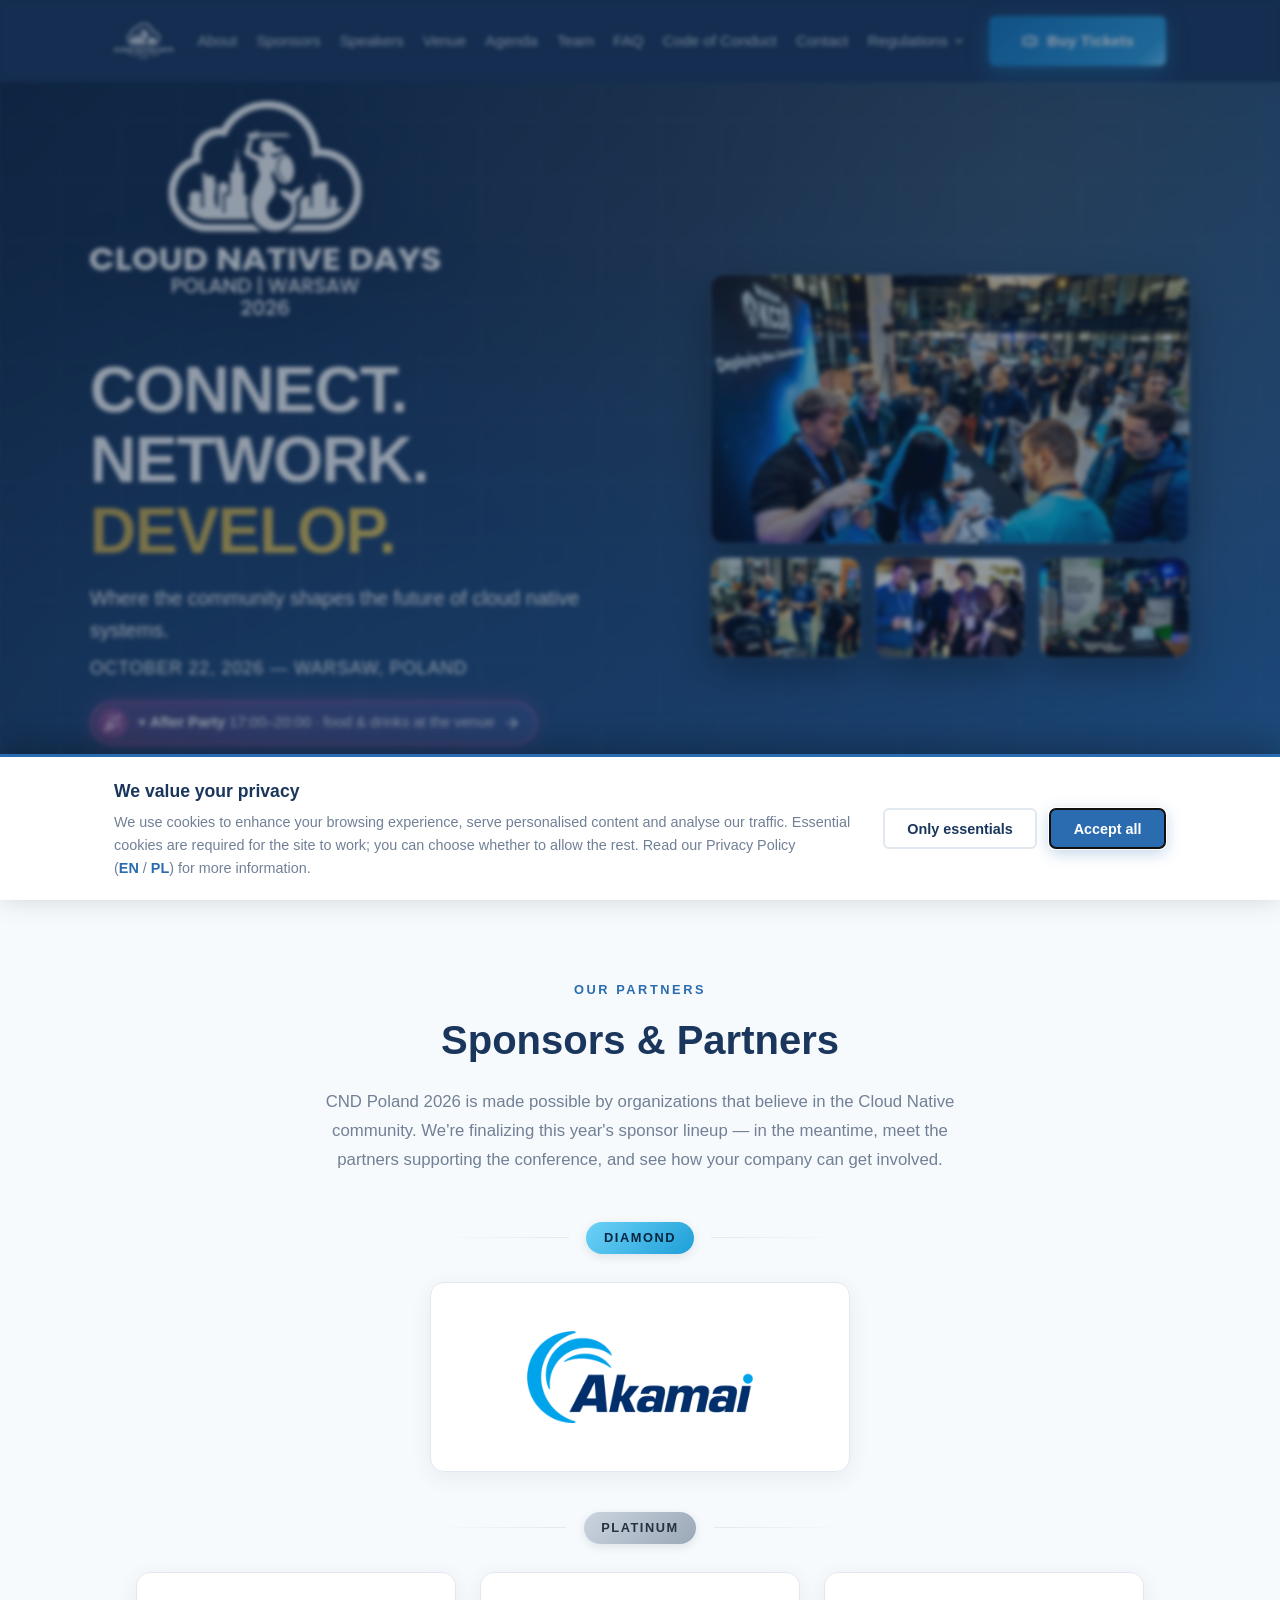
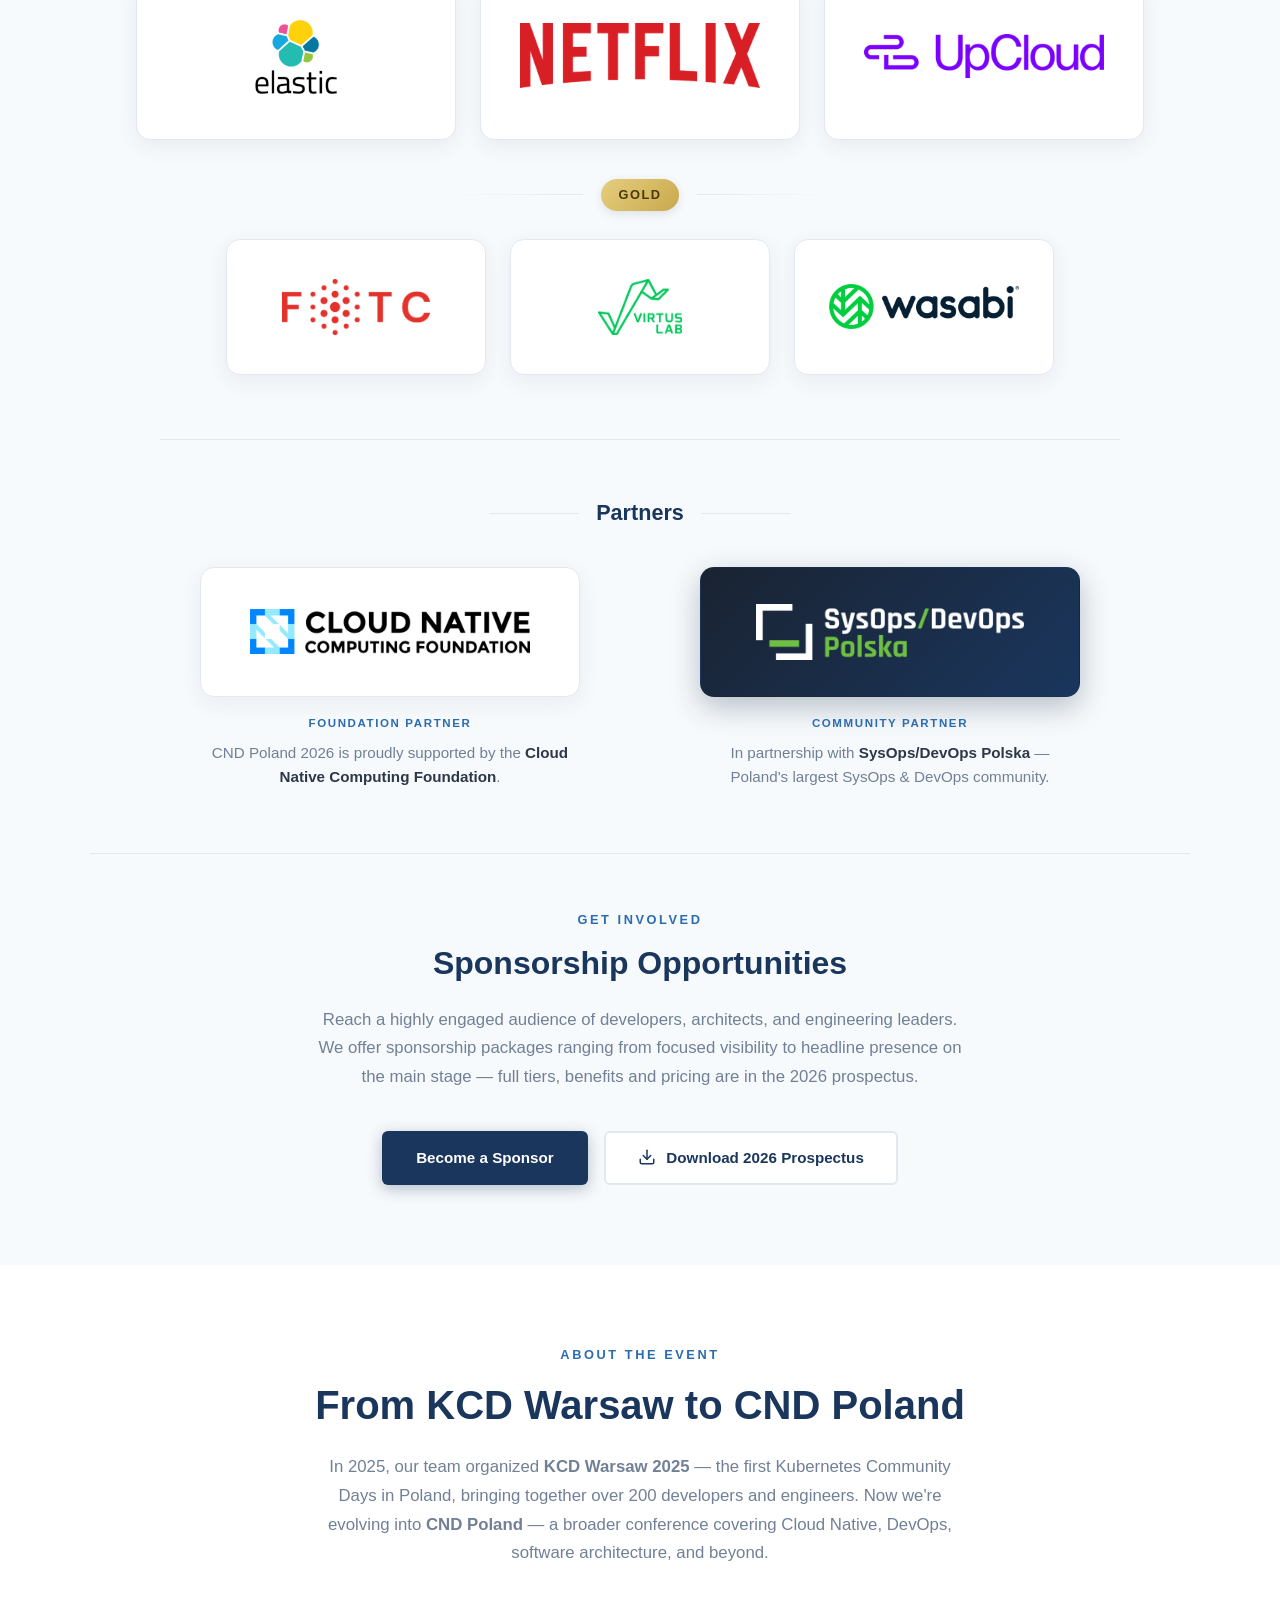
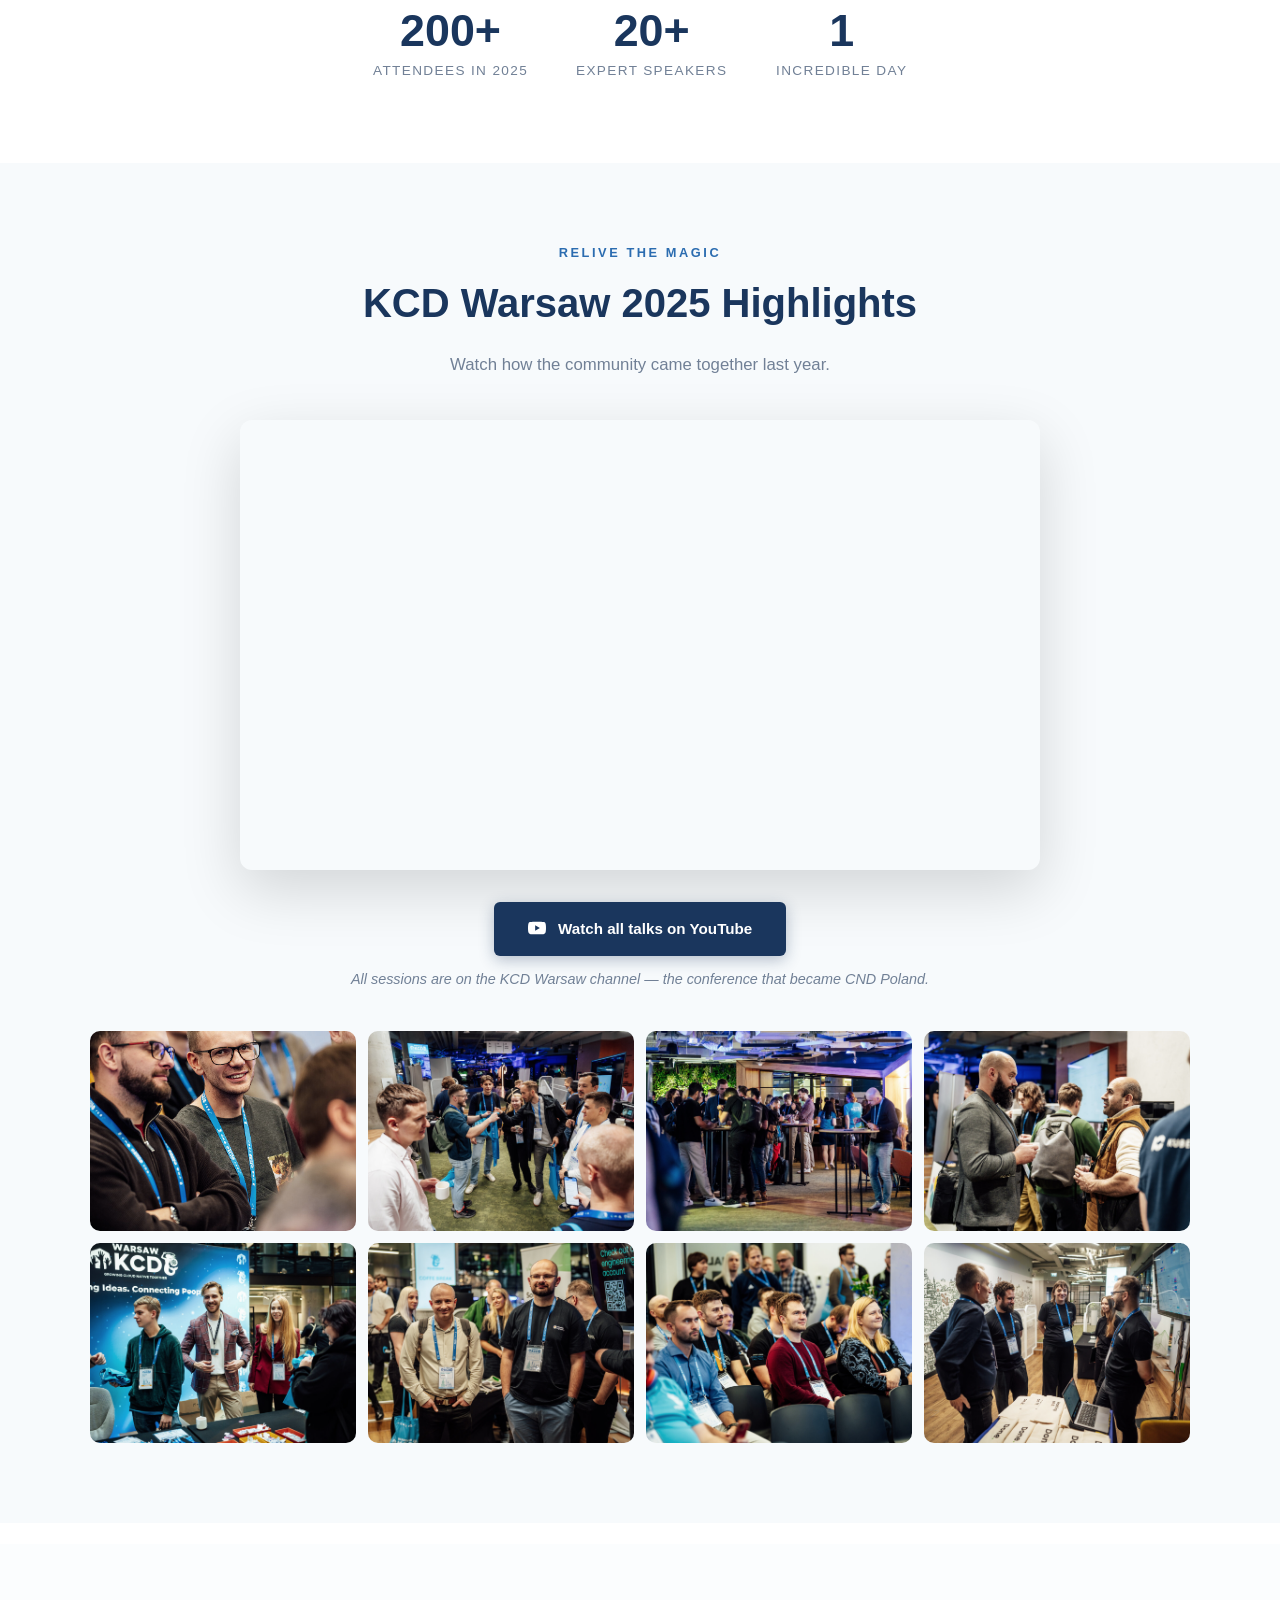
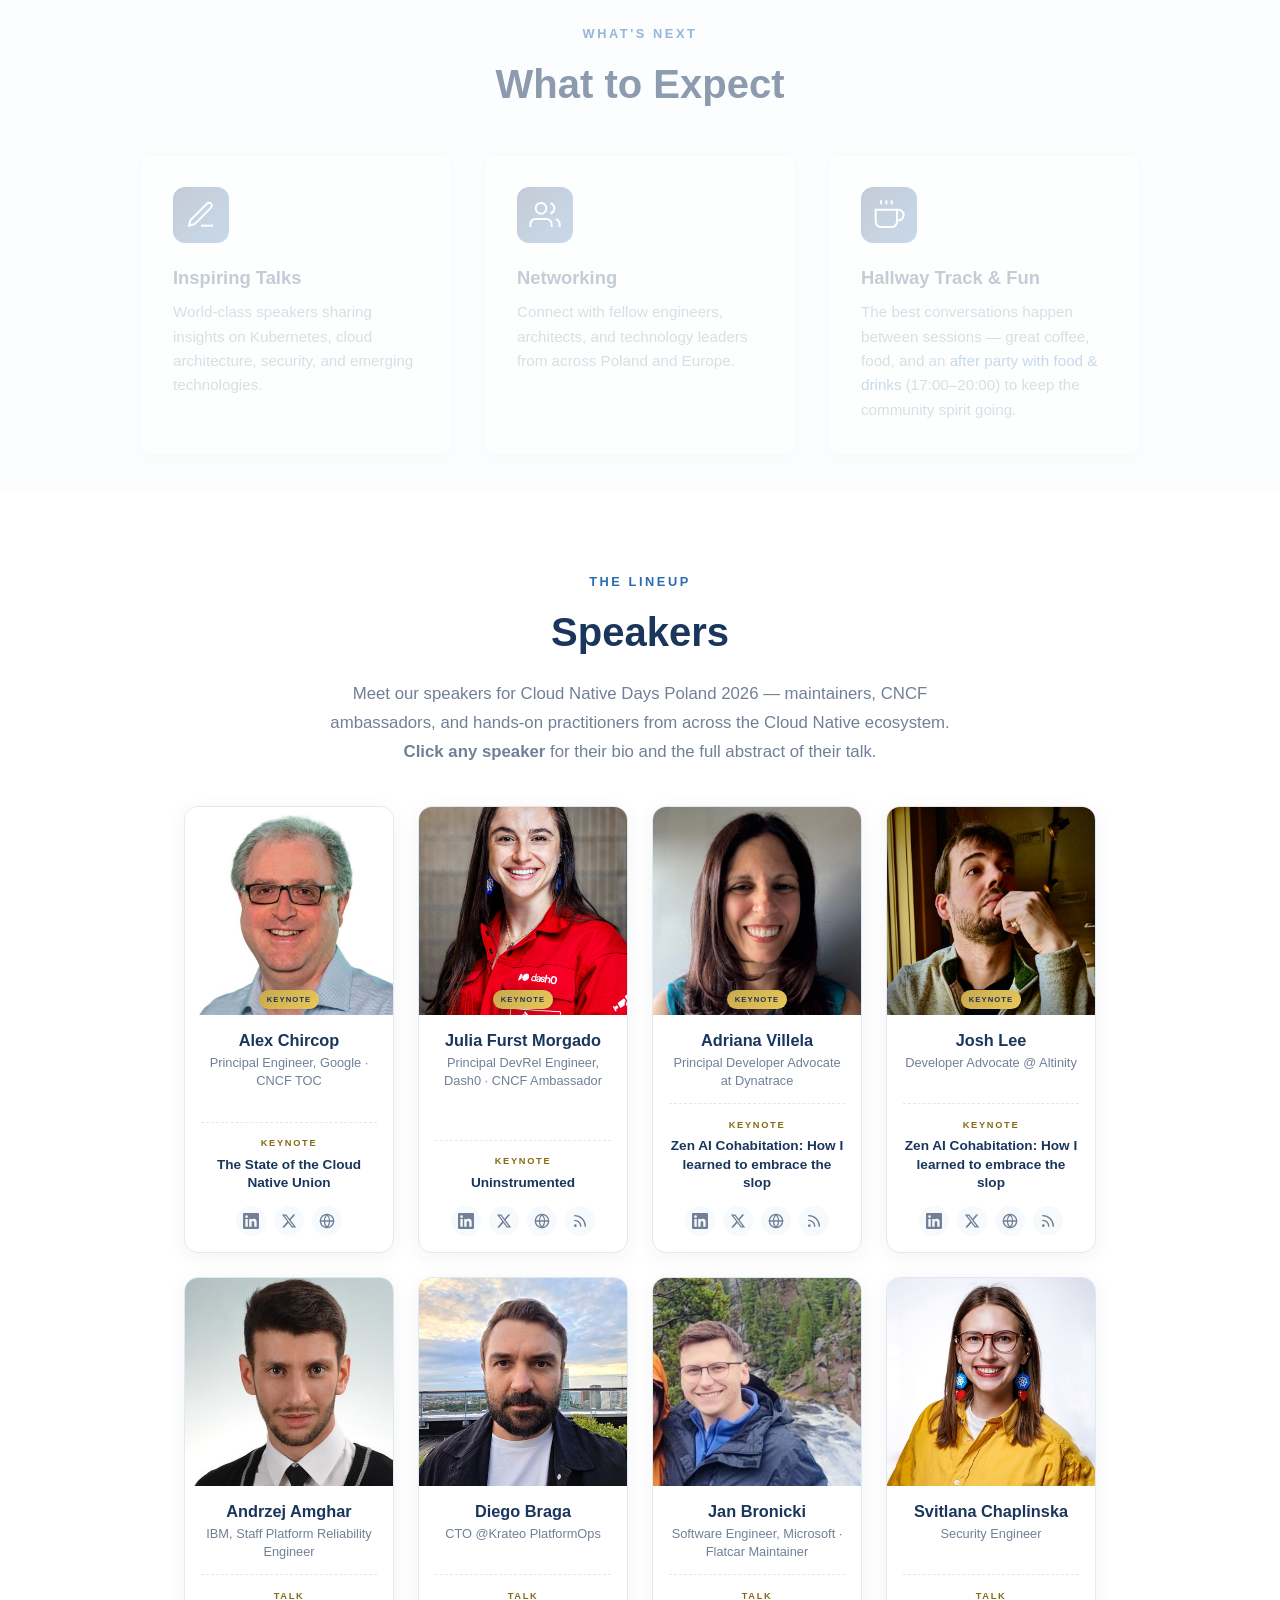
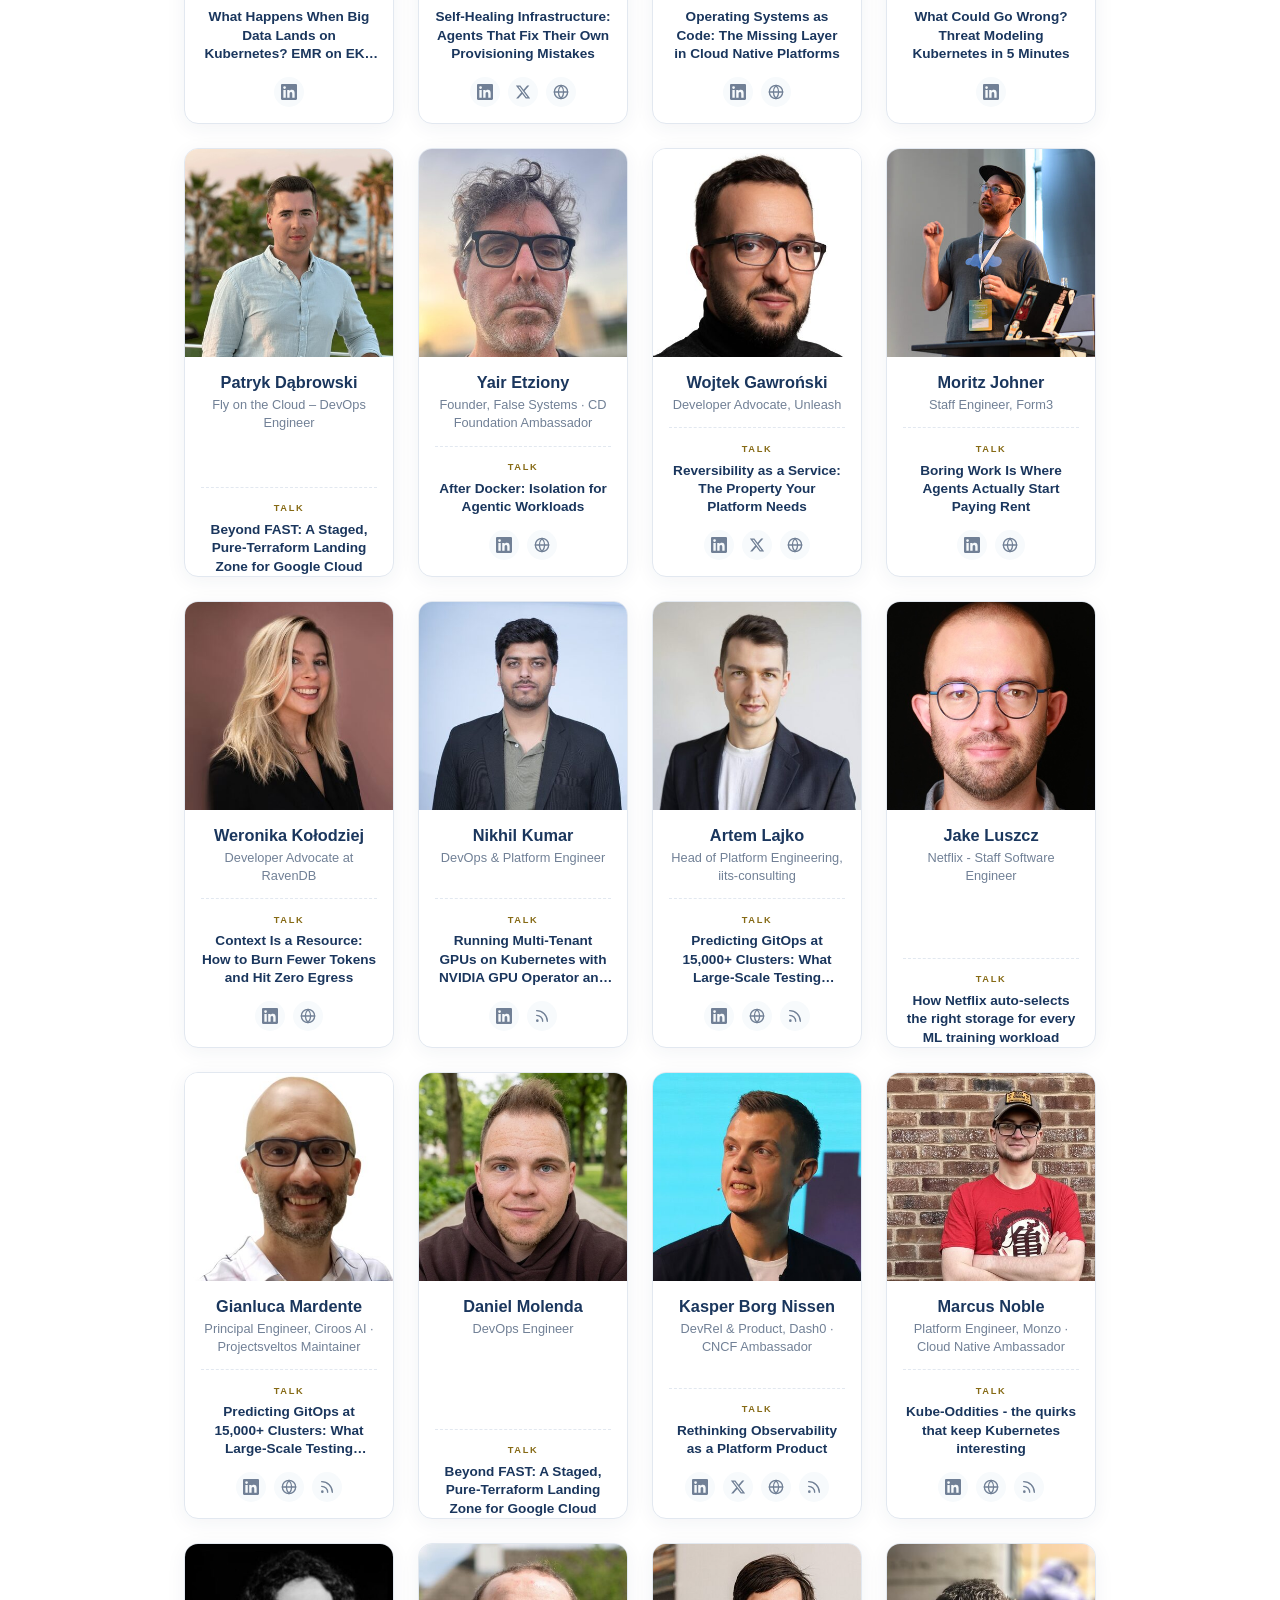
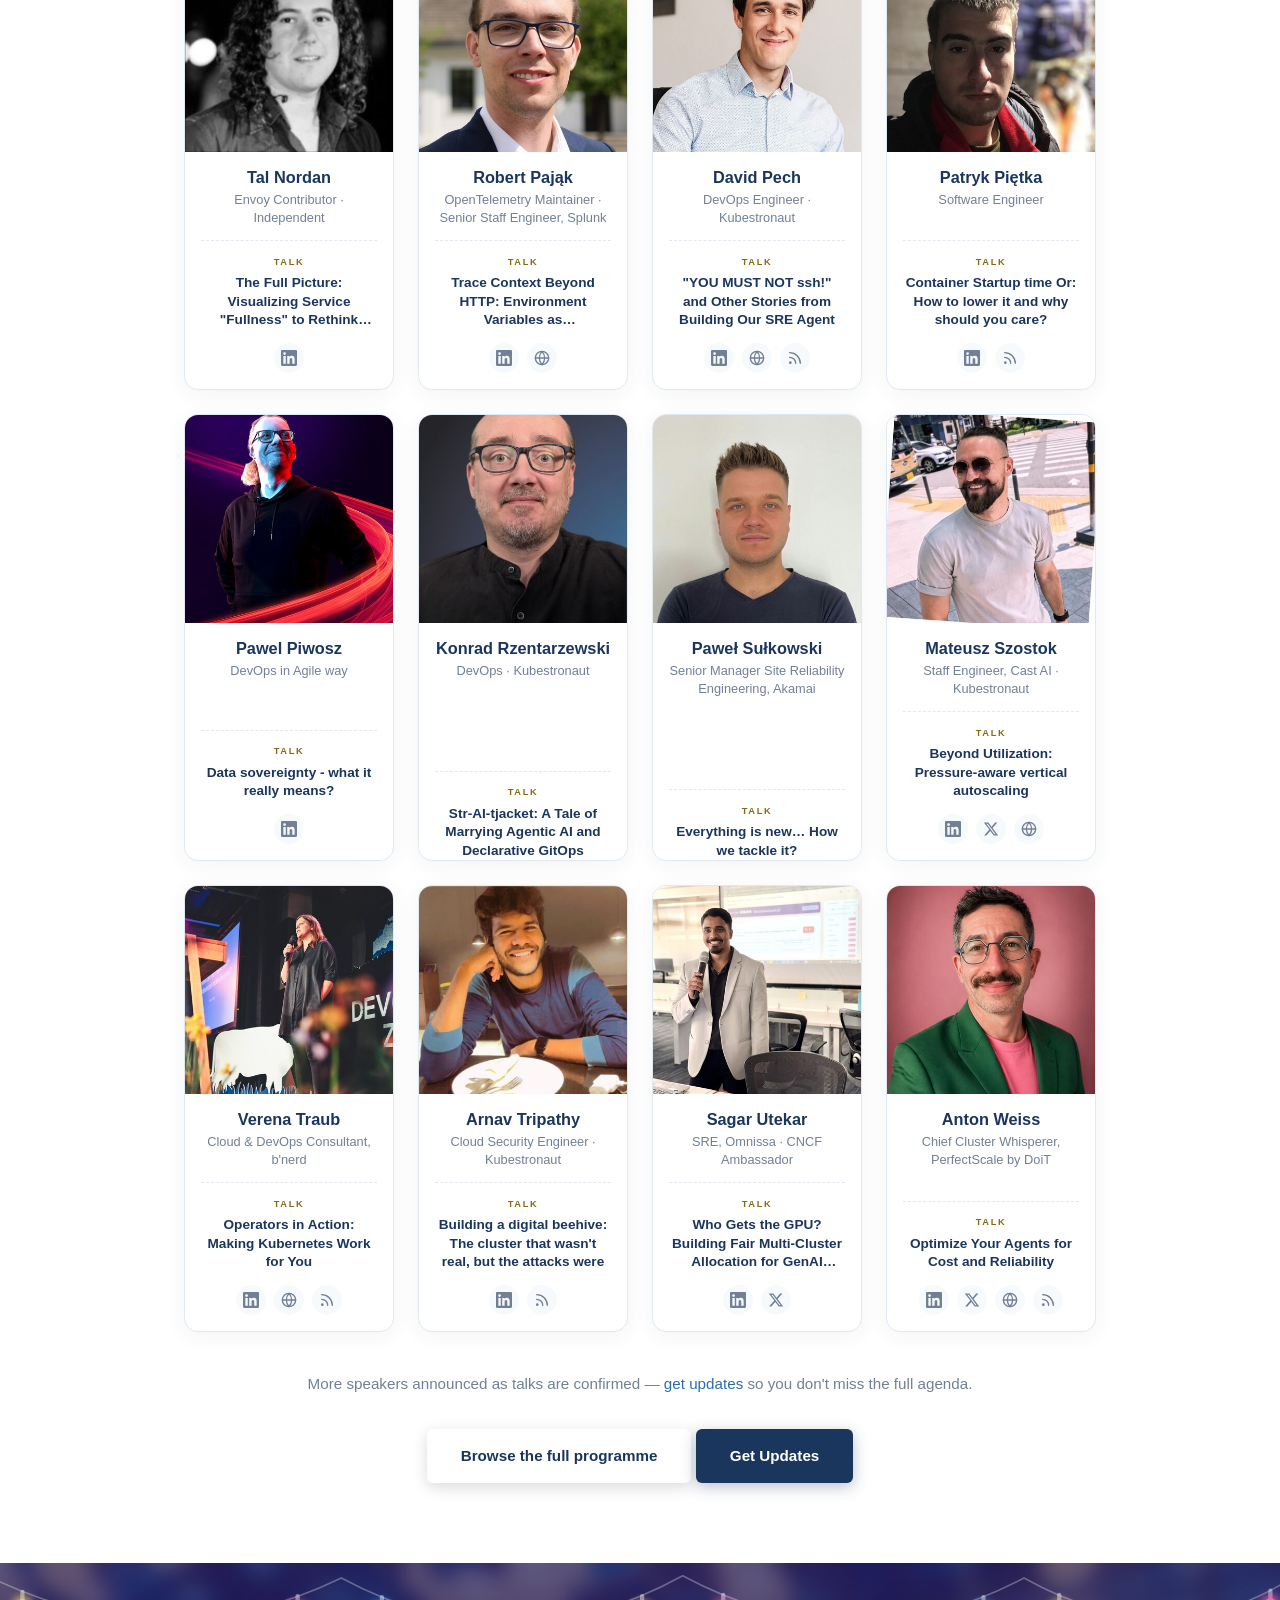
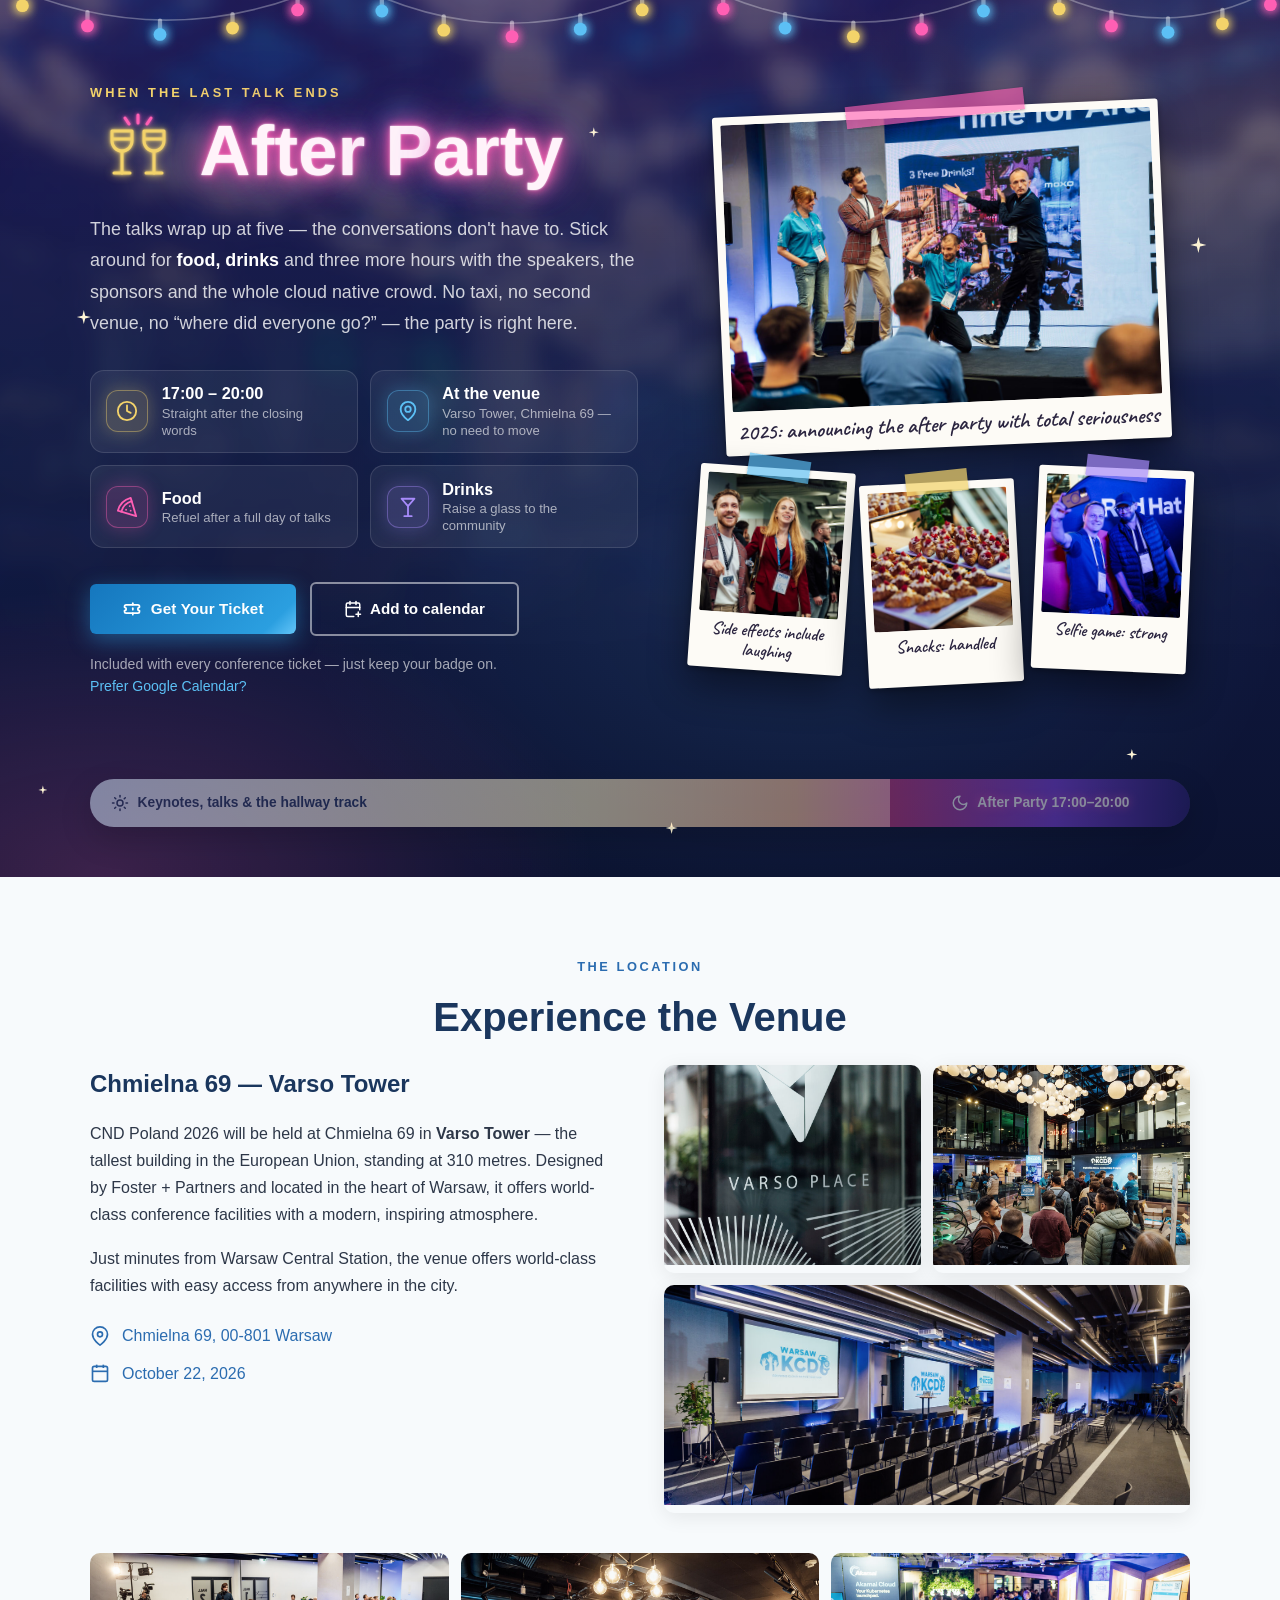
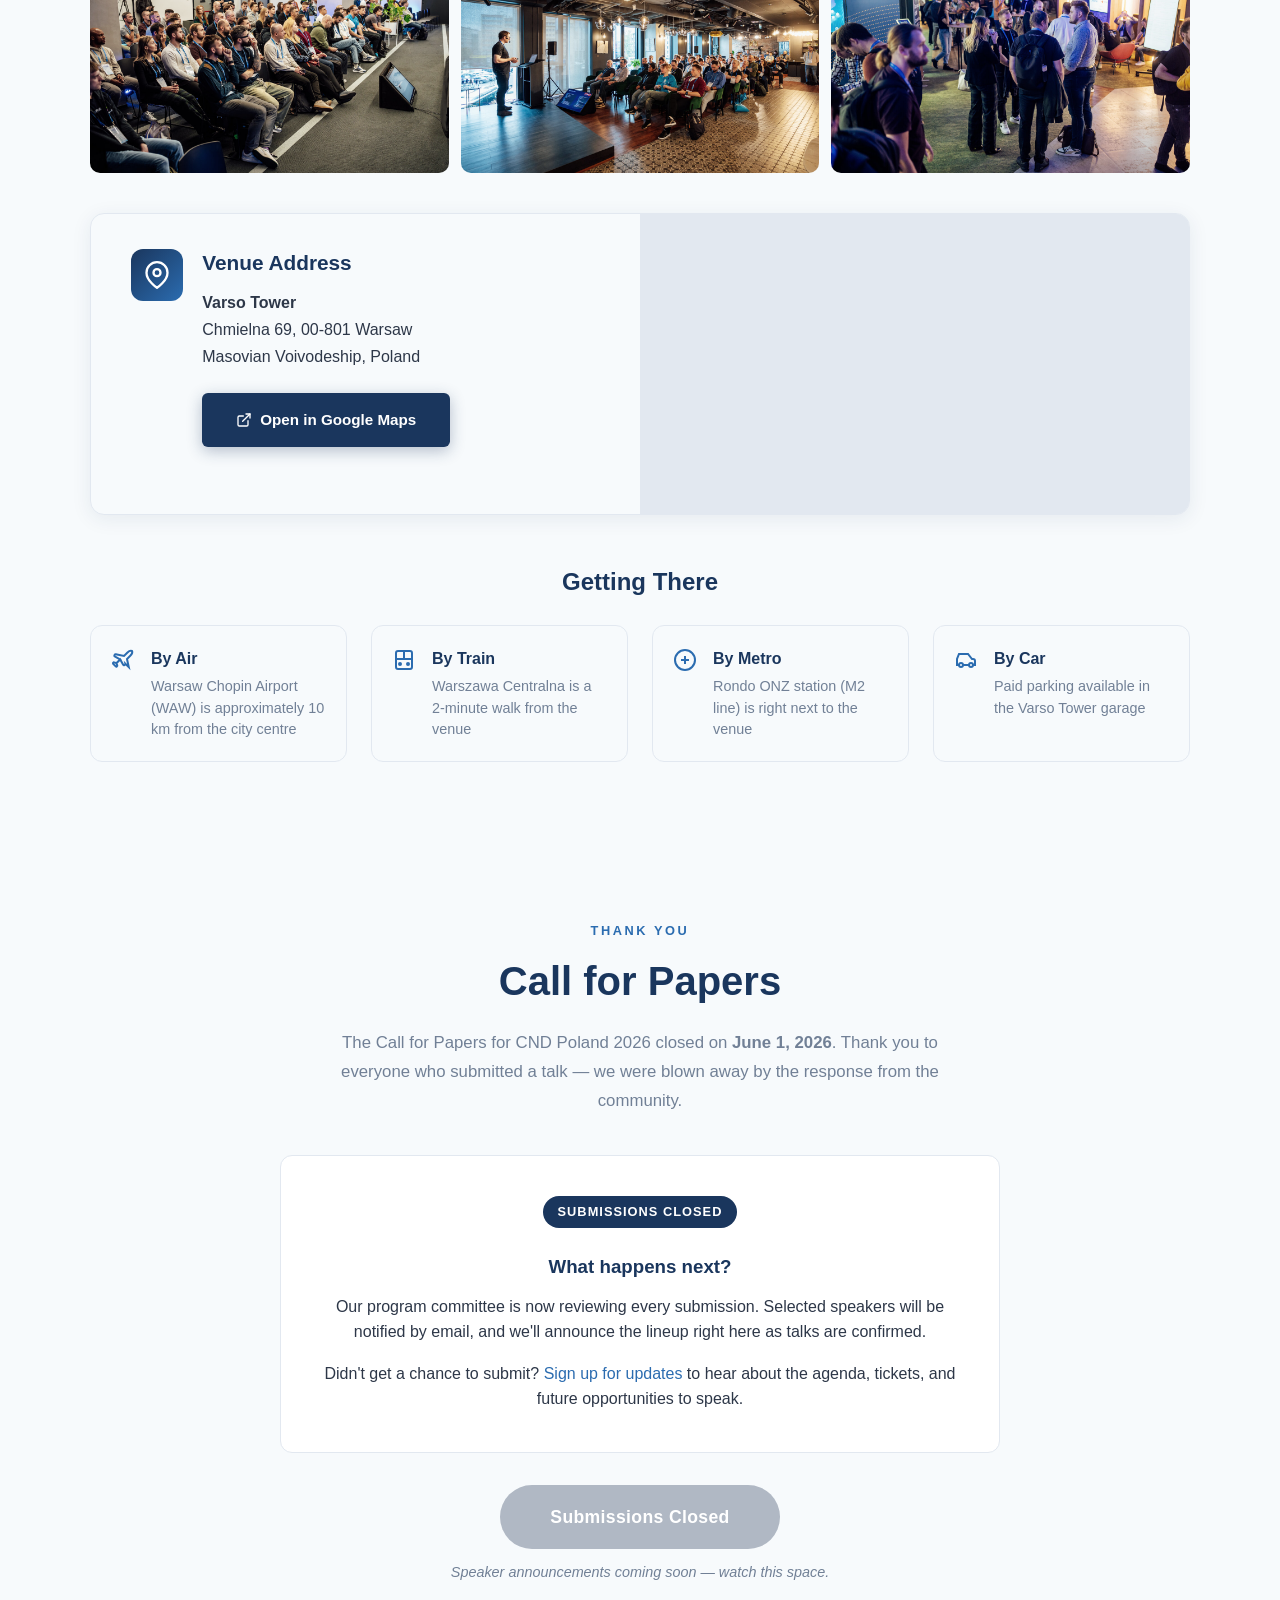
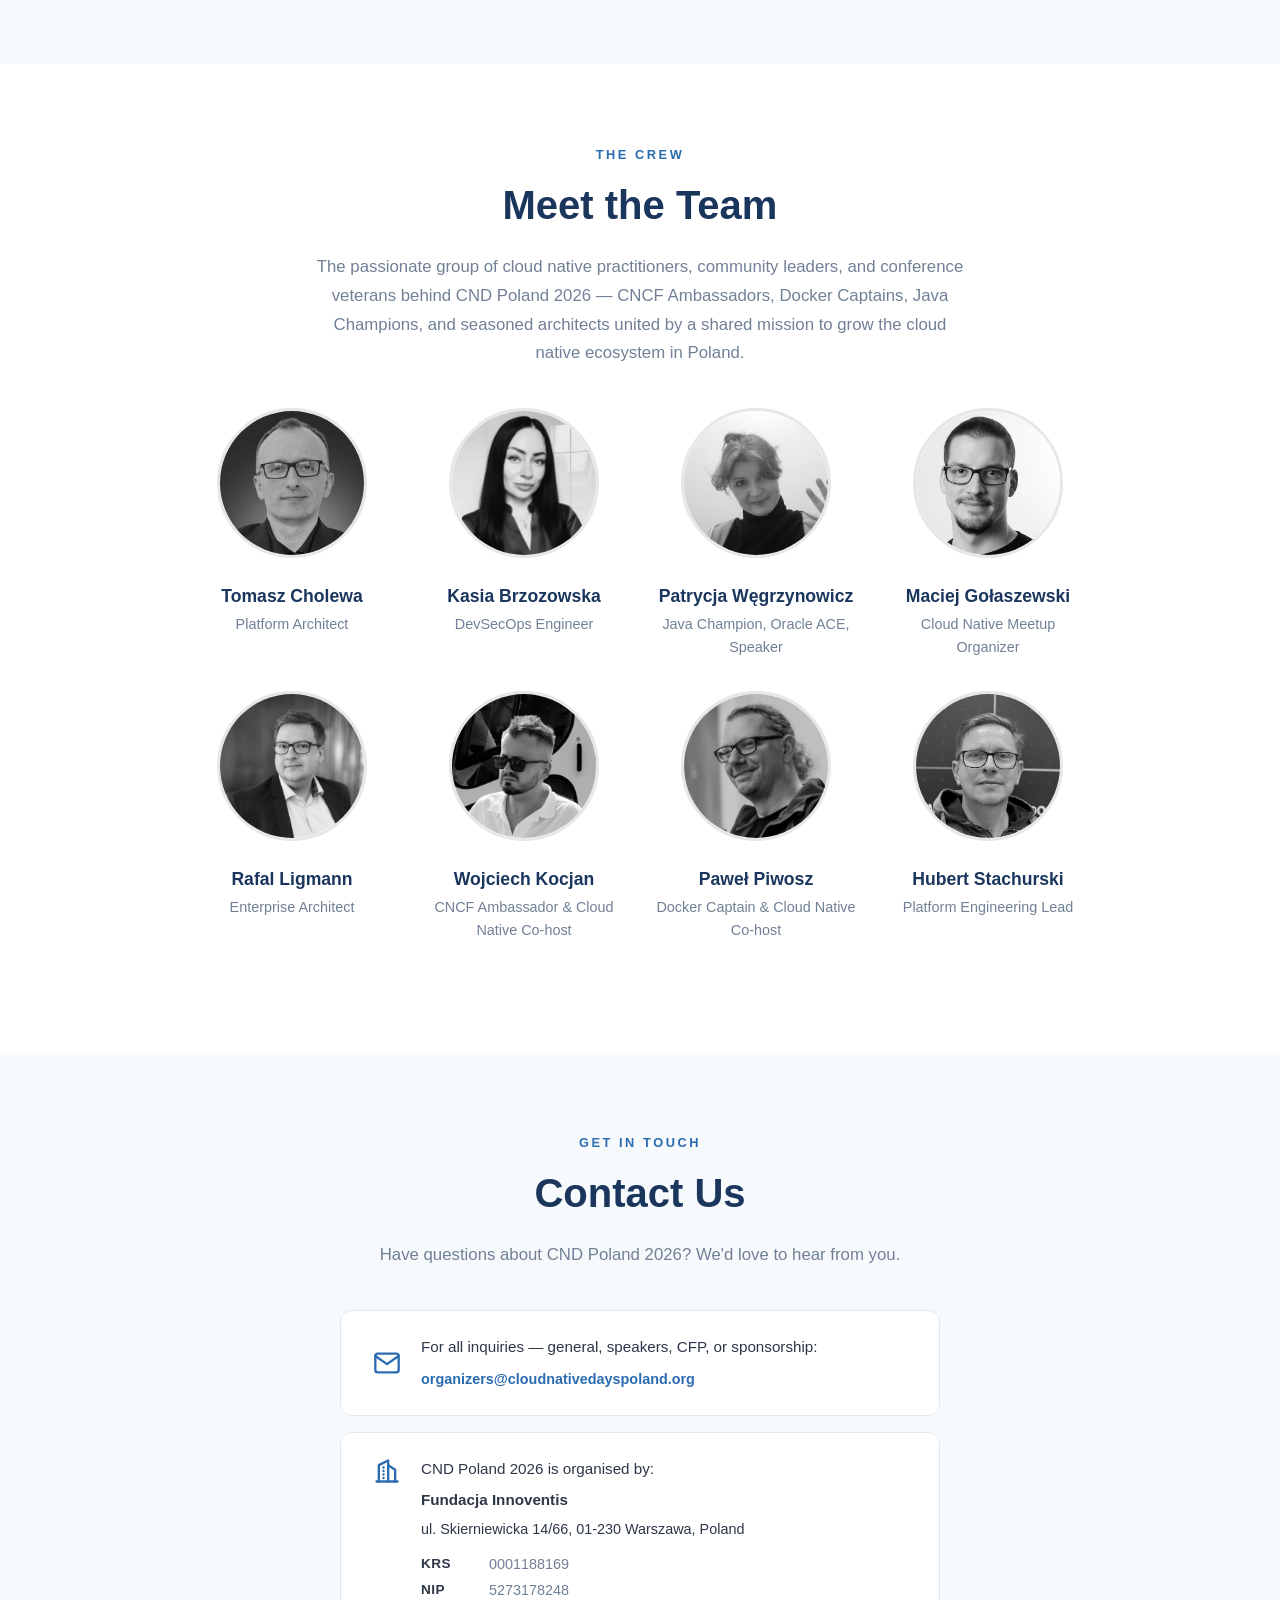
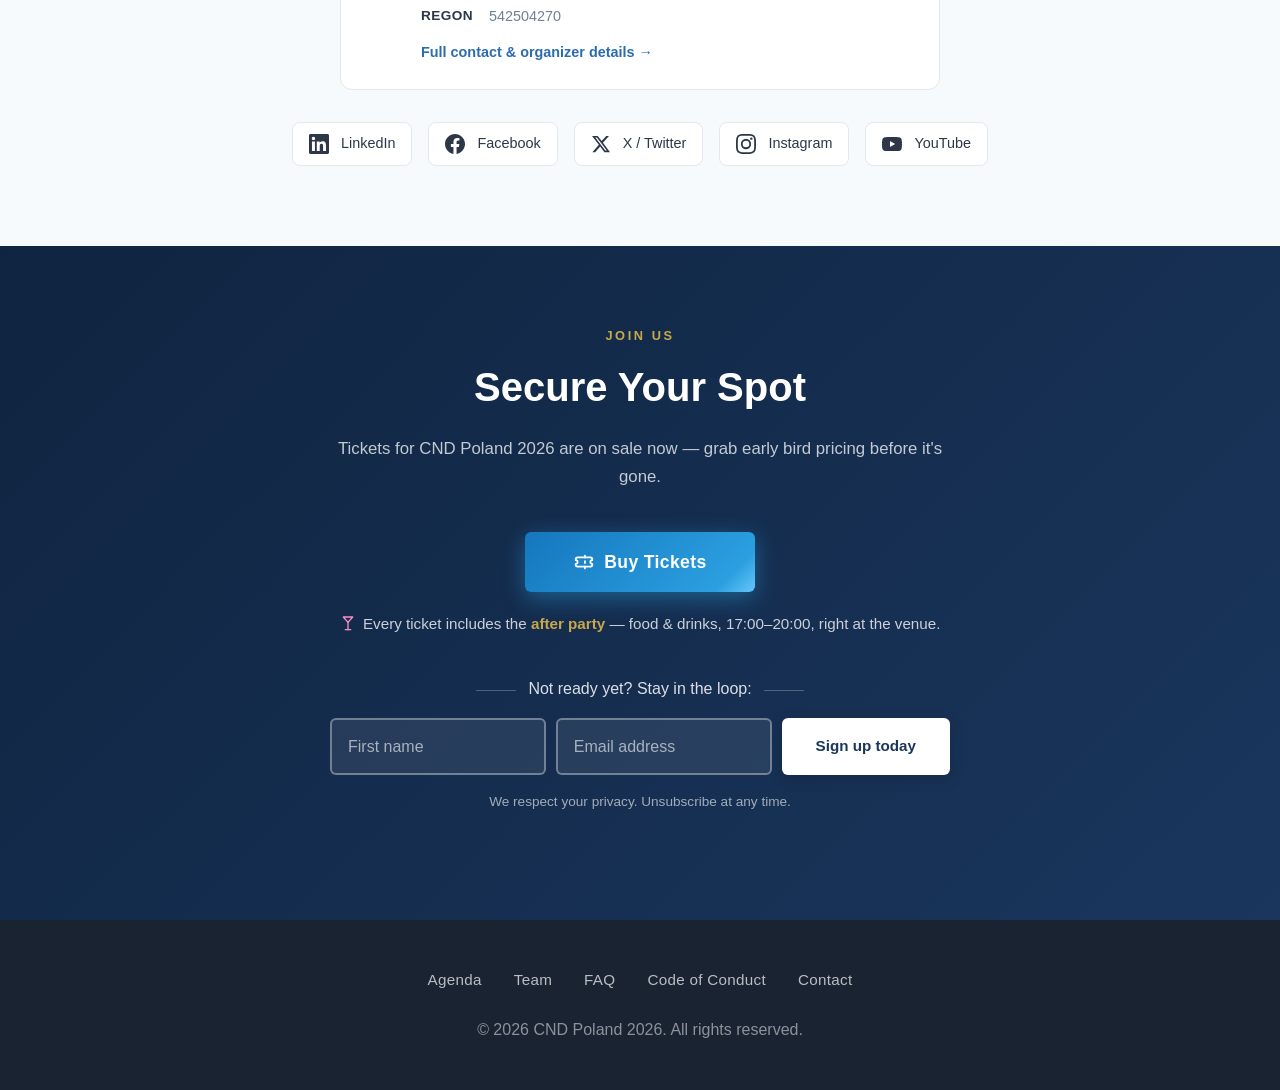
==== commit 05dc35a5: "Deploy production from f66afb5" ====
--- a/index.html
+++ b/index.html
@@ -43,7 +43,7 @@
 <span class=speaker-keynote-badge>Keynote</span>
 <span class=speaker-card-hint aria-hidden=true><svg width="13" height="13" viewBox="0 0 24 24" fill="none" stroke="currentColor" stroke-width="2.2" stroke-linecap="round" stroke-linejoin="round"><circle cx="11" cy="11" r="7"/><line x1="16.5" y1="16.5" x2="21" y2="21"/></svg>
 <span>Bio & abstract</span></span></div><div class=speaker-info><h3 class=speaker-name>Julia Furst Morgado</h3><p class=speaker-role>Principal DevRel Engineer, Dash0 · CNCF Ambassador</p><p class=speaker-talk><span class=speaker-talk-label>Keynote</span>
-<span class=speaker-talk-title>The Trace I Never Instrumented</span></p></div></a><div class=speaker-links><a href=https://www.linkedin.com/in/juliafmorgado/ target=_blank rel="noopener noreferrer" aria-label="Julia Furst Morgado on LinkedIn" title=LinkedIn><svg width="16" height="16" viewBox="0 0 24 24" fill="currentColor" aria-hidden="true"><path d="M20.447 20.452h-3.554v-5.569c0-1.328-.027-3.037-1.852-3.037-1.853.0-2.136 1.445-2.136 2.939v5.667H9.351V9h3.414v1.561h.046c.477-.9 1.637-1.85 3.37-1.85 3.601.0 4.267 2.37 4.267 5.455v6.286zM5.337 7.433A2.062 2.062.0 013.274 5.368a2.064 2.064.0 112.063 2.065zm1.782 13.019H3.555V9h3.564v11.452zM22.225.0H1.771C.792.0.0.774.0 1.729v20.542C0 23.227.792 24 1.771 24h20.451C23.2 24 24 23.227 24 22.271V1.729C24 .774 23.2.0 22.222.0h.003z"/></svg></a>
+<span class=speaker-talk-title>Uninstrumented</span></p></div></a><div class=speaker-links><a href=https://www.linkedin.com/in/juliafmorgado/ target=_blank rel="noopener noreferrer" aria-label="Julia Furst Morgado on LinkedIn" title=LinkedIn><svg width="16" height="16" viewBox="0 0 24 24" fill="currentColor" aria-hidden="true"><path d="M20.447 20.452h-3.554v-5.569c0-1.328-.027-3.037-1.852-3.037-1.853.0-2.136 1.445-2.136 2.939v5.667H9.351V9h3.414v1.561h.046c.477-.9 1.637-1.85 3.37-1.85 3.601.0 4.267 2.37 4.267 5.455v6.286zM5.337 7.433A2.062 2.062.0 013.274 5.368a2.064 2.064.0 112.063 2.065zm1.782 13.019H3.555V9h3.564v11.452zM22.225.0H1.771C.792.0.0.774.0 1.729v20.542C0 23.227.792 24 1.771 24h20.451C23.2 24 24 23.227 24 22.271V1.729C24 .774 23.2.0 22.222.0h.003z"/></svg></a>
 <a href=https://twitter.com/juliafmorgado target=_blank rel="noopener noreferrer" aria-label="Julia Furst Morgado on X" title="X / Twitter"><svg width="16" height="16" viewBox="0 0 24 24" fill="currentColor" aria-hidden="true"><path d="M18.244 2.25h3.308l-7.227 8.26 8.502 11.24H16.17l-5.214-6.817L4.99 21.75H1.68l7.73-8.835L1.254 2.25H8.08l4.713 6.231zm-1.161 17.52h1.833L7.084 4.126H5.117z"/></svg></a>
 <a href=https://www.dash0.com/ target=_blank rel="noopener noreferrer" aria-label="Julia Furst Morgado's website" title=Website><svg width="16" height="16" viewBox="0 0 24 24" fill="none" stroke="currentColor" stroke-width="2" stroke-linecap="round" stroke-linejoin="round" aria-hidden="true"><circle cx="12" cy="12" r="10"/><line x1="2" y1="12" x2="22" y2="12"/><path d="M12 2a15.3 15.3.0 014 10 15.3 15.3.0 01-4 10A15.3 15.3.0 018 12a15.3 15.3.0 014-10z"/></svg></a>
 <a href=https://juliafmorgado.com/ target=_blank rel="noopener noreferrer" aria-label="Julia Furst Morgado's blog" title=Blog><svg width="16" height="16" viewBox="0 0 24 24" fill="none" stroke="currentColor" stroke-width="2" stroke-linecap="round" stroke-linejoin="round" aria-hidden="true"><path d="M4 11a9 9 0 019 9"/><path d="M4 4a16 16 0 0116 16"/><circle cx="5" cy="19" r="1"/></svg></a></div></article><article class="speaker-card reveal is-keynote" style=--stagger:2><a class=speaker-card-main href=/agenda/#speaker-adriana-villela data-speaker-dialog=speaker-dialog-adriana-villela><div class=speaker-photo-wrap><img class=speaker-photo src=/images/speakers/adriana-villela.jpg alt="Adriana Villela" loading=lazy width=400 height=400>
@@ -63,32 +63,31 @@
 <a href=https://joshuamlee.com/ target=_blank rel="noopener noreferrer" aria-label="Josh Lee's blog" title=Blog><svg width="16" height="16" viewBox="0 0 24 24" fill="none" stroke="currentColor" stroke-width="2" stroke-linecap="round" stroke-linejoin="round" aria-hidden="true"><path d="M4 11a9 9 0 019 9"/><path d="M4 4a16 16 0 0116 16"/><circle cx="5" cy="19" r="1"/></svg></a></div></article><article class="speaker-card reveal" style=--stagger:0><a class=speaker-card-main href=/agenda/#speaker-andrzej-amghar data-speaker-dialog=speaker-dialog-andrzej-amghar><div class=speaker-photo-wrap><img class=speaker-photo src=/images/speakers/andrzej-amghar.jpg alt="Andrzej Amghar" loading=lazy width=400 height=400>
 <span class=speaker-card-hint aria-hidden=true><svg width="13" height="13" viewBox="0 0 24 24" fill="none" stroke="currentColor" stroke-width="2.2" stroke-linecap="round" stroke-linejoin="round"><circle cx="11" cy="11" r="7"/><line x1="16.5" y1="16.5" x2="21" y2="21"/></svg>
 <span>Bio & abstract</span></span></div><div class=speaker-info><h3 class=speaker-name>Andrzej Amghar</h3><p class=speaker-role>IBM, Staff Platform Reliability Engineer</p><p class=speaker-talk><span class=speaker-talk-label>Talk</span>
-<span class=speaker-talk-title>What Happens When Big Data Lands on Kubernetes? EMR on EKS in Practice</span></p></div></a><div class=speaker-links><a href=https://www.linkedin.com/in/andrzej-amghar/ target=_blank rel="noopener noreferrer" aria-label="Andrzej Amghar on LinkedIn" title=LinkedIn><svg width="16" height="16" viewBox="0 0 24 24" fill="currentColor" aria-hidden="true"><path d="M20.447 20.452h-3.554v-5.569c0-1.328-.027-3.037-1.852-3.037-1.853.0-2.136 1.445-2.136 2.939v5.667H9.351V9h3.414v1.561h.046c.477-.9 1.637-1.85 3.37-1.85 3.601.0 4.267 2.37 4.267 5.455v6.286zM5.337 7.433A2.062 2.062.0 013.274 5.368a2.064 2.064.0 112.063 2.065zm1.782 13.019H3.555V9h3.564v11.452zM22.225.0H1.771C.792.0.0.774.0 1.729v20.542C0 23.227.792 24 1.771 24h20.451C23.2 24 24 23.227 24 22.271V1.729C24 .774 23.2.0 22.222.0h.003z"/></svg></a></div></article><article class="speaker-card reveal" style=--stagger:1><a class=speaker-card-main href=/agenda/#speaker-jan-bronicki data-speaker-dialog=speaker-dialog-jan-bronicki><div class=speaker-photo-wrap><img class=speaker-photo src=/images/speakers/jan-bronicki.jpg alt="Jan Bronicki" loading=lazy width=400 height=400>
+<span class=speaker-talk-title>What Happens When Big Data Lands on Kubernetes? EMR on EKS in Practice</span></p></div></a><div class=speaker-links><a href=https://www.linkedin.com/in/andrzej-amghar/ target=_blank rel="noopener noreferrer" aria-label="Andrzej Amghar on LinkedIn" title=LinkedIn><svg width="16" height="16" viewBox="0 0 24 24" fill="currentColor" aria-hidden="true"><path d="M20.447 20.452h-3.554v-5.569c0-1.328-.027-3.037-1.852-3.037-1.853.0-2.136 1.445-2.136 2.939v5.667H9.351V9h3.414v1.561h.046c.477-.9 1.637-1.85 3.37-1.85 3.601.0 4.267 2.37 4.267 5.455v6.286zM5.337 7.433A2.062 2.062.0 013.274 5.368a2.064 2.064.0 112.063 2.065zm1.782 13.019H3.555V9h3.564v11.452zM22.225.0H1.771C.792.0.0.774.0 1.729v20.542C0 23.227.792 24 1.771 24h20.451C23.2 24 24 23.227 24 22.271V1.729C24 .774 23.2.0 22.222.0h.003z"/></svg></a></div></article><article class="speaker-card reveal" style=--stagger:1><a class=speaker-card-main href=/agenda/#speaker-diego-braga data-speaker-dialog=speaker-dialog-diego-braga><div class=speaker-photo-wrap><img class=speaker-photo src=/images/speakers/diego-braga.jpg alt="Diego Braga" loading=lazy width=400 height=400>
+<span class=speaker-card-hint aria-hidden=true><svg width="13" height="13" viewBox="0 0 24 24" fill="none" stroke="currentColor" stroke-width="2.2" stroke-linecap="round" stroke-linejoin="round"><circle cx="11" cy="11" r="7"/><line x1="16.5" y1="16.5" x2="21" y2="21"/></svg>
+<span>Bio & abstract</span></span></div><div class=speaker-info><h3 class=speaker-name>Diego Braga</h3><p class=speaker-role>CTO @Krateo PlatformOps</p><p class=speaker-talk><span class=speaker-talk-label>Talk</span>
+<span class=speaker-talk-title>Self-Healing Infrastructure: Agents That Fix Their Own Provisioning Mistakes</span></p></div></a><div class=speaker-links><a href=https://www.linkedin.com/in/diegobraga86/ target=_blank rel="noopener noreferrer" aria-label="Diego Braga on LinkedIn" title=LinkedIn><svg width="16" height="16" viewBox="0 0 24 24" fill="currentColor" aria-hidden="true"><path d="M20.447 20.452h-3.554v-5.569c0-1.328-.027-3.037-1.852-3.037-1.853.0-2.136 1.445-2.136 2.939v5.667H9.351V9h3.414v1.561h.046c.477-.9 1.637-1.85 3.37-1.85 3.601.0 4.267 2.37 4.267 5.455v6.286zM5.337 7.433A2.062 2.062.0 013.274 5.368a2.064 2.064.0 112.063 2.065zm1.782 13.019H3.555V9h3.564v11.452zM22.225.0H1.771C.792.0.0.774.0 1.729v20.542C0 23.227.792 24 1.771 24h20.451C23.2 24 24 23.227 24 22.271V1.729C24 .774 23.2.0 22.222.0h.003z"/></svg></a>
+<a href=https://twitter.com/braghettos target=_blank rel="noopener noreferrer" aria-label="Diego Braga on X" title="X / Twitter"><svg width="16" height="16" viewBox="0 0 24 24" fill="currentColor" aria-hidden="true"><path d="M18.244 2.25h3.308l-7.227 8.26 8.502 11.24H16.17l-5.214-6.817L4.99 21.75H1.68l7.73-8.835L1.254 2.25H8.08l4.713 6.231zm-1.161 17.52h1.833L7.084 4.126H5.117z"/></svg></a>
+<a href=https://krateo.io/ target=_blank rel="noopener noreferrer" aria-label="Diego Braga's website" title=Website><svg width="16" height="16" viewBox="0 0 24 24" fill="none" stroke="currentColor" stroke-width="2" stroke-linecap="round" stroke-linejoin="round" aria-hidden="true"><circle cx="12" cy="12" r="10"/><line x1="2" y1="12" x2="22" y2="12"/><path d="M12 2a15.3 15.3.0 014 10 15.3 15.3.0 01-4 10A15.3 15.3.0 018 12a15.3 15.3.0 014-10z"/></svg></a></div></article><article class="speaker-card reveal" style=--stagger:2><a class=speaker-card-main href=/agenda/#speaker-jan-bronicki data-speaker-dialog=speaker-dialog-jan-bronicki><div class=speaker-photo-wrap><img class=speaker-photo src=/images/speakers/jan-bronicki.jpg alt="Jan Bronicki" loading=lazy width=400 height=400>
 <span class=speaker-card-hint aria-hidden=true><svg width="13" height="13" viewBox="0 0 24 24" fill="none" stroke="currentColor" stroke-width="2.2" stroke-linecap="round" stroke-linejoin="round"><circle cx="11" cy="11" r="7"/><line x1="16.5" y1="16.5" x2="21" y2="21"/></svg>
 <span>Bio & abstract</span></span></div><div class=speaker-info><h3 class=speaker-name>Jan Bronicki</h3><p class=speaker-role>Software Engineer, Microsoft · Flatcar Maintainer</p><p class=speaker-talk><span class=speaker-talk-label>Talk</span>
 <span class=speaker-talk-title>Operating Systems as Code: The Missing Layer in Cloud Native Platforms</span></p></div></a><div class=speaker-links><a href=https://www.linkedin.com/in/jan-bronicki-4091791a4/ target=_blank rel="noopener noreferrer" aria-label="Jan Bronicki on LinkedIn" title=LinkedIn><svg width="16" height="16" viewBox="0 0 24 24" fill="currentColor" aria-hidden="true"><path d="M20.447 20.452h-3.554v-5.569c0-1.328-.027-3.037-1.852-3.037-1.853.0-2.136 1.445-2.136 2.939v5.667H9.351V9h3.414v1.561h.046c.477-.9 1.637-1.85 3.37-1.85 3.601.0 4.267 2.37 4.267 5.455v6.286zM5.337 7.433A2.062 2.062.0 013.274 5.368a2.064 2.064.0 112.063 2.065zm1.782 13.019H3.555V9h3.564v11.452zM22.225.0H1.771C.792.0.0.774.0 1.729v20.542C0 23.227.792 24 1.771 24h20.451C23.2 24 24 23.227 24 22.271V1.729C24 .774 23.2.0 22.222.0h.003z"/></svg></a>
-<a href=https://www.flatcar.org/ target=_blank rel="noopener noreferrer" aria-label="Jan Bronicki's website" title=Website><svg width="16" height="16" viewBox="0 0 24 24" fill="none" stroke="currentColor" stroke-width="2" stroke-linecap="round" stroke-linejoin="round" aria-hidden="true"><circle cx="12" cy="12" r="10"/><line x1="2" y1="12" x2="22" y2="12"/><path d="M12 2a15.3 15.3.0 014 10 15.3 15.3.0 01-4 10A15.3 15.3.0 018 12a15.3 15.3.0 014-10z"/></svg></a></div></article><article class="speaker-card reveal" style=--stagger:2><a class=speaker-card-main href=/agenda/#speaker-svitlana-chaplinska data-speaker-dialog=speaker-dialog-svitlana-chaplinska><div class=speaker-photo-wrap><img class=speaker-photo src=/images/speakers/svitlana-chaplinska.jpg alt="Svitlana Chaplinska" loading=lazy width=400 height=400>
+<a href=https://www.flatcar.org/ target=_blank rel="noopener noreferrer" aria-label="Jan Bronicki's website" title=Website><svg width="16" height="16" viewBox="0 0 24 24" fill="none" stroke="currentColor" stroke-width="2" stroke-linecap="round" stroke-linejoin="round" aria-hidden="true"><circle cx="12" cy="12" r="10"/><line x1="2" y1="12" x2="22" y2="12"/><path d="M12 2a15.3 15.3.0 014 10 15.3 15.3.0 01-4 10A15.3 15.3.0 018 12a15.3 15.3.0 014-10z"/></svg></a></div></article><article class="speaker-card reveal" style=--stagger:3><a class=speaker-card-main href=/agenda/#speaker-svitlana-chaplinska data-speaker-dialog=speaker-dialog-svitlana-chaplinska><div class=speaker-photo-wrap><img class=speaker-photo src=/images/speakers/svitlana-chaplinska.jpg alt="Svitlana Chaplinska" loading=lazy width=400 height=400>
 <span class=speaker-card-hint aria-hidden=true><svg width="13" height="13" viewBox="0 0 24 24" fill="none" stroke="currentColor" stroke-width="2.2" stroke-linecap="round" stroke-linejoin="round"><circle cx="11" cy="11" r="7"/><line x1="16.5" y1="16.5" x2="21" y2="21"/></svg>
 <span>Bio & abstract</span></span></div><div class=speaker-info><h3 class=speaker-name>Svitlana Chaplinska</h3><p class=speaker-role>Security Engineer</p><p class=speaker-talk><span class=speaker-talk-label>Talk</span>
-<span class=speaker-talk-title>What Could Go Wrong? Threat Modeling Kubernetes in 5 Minutes</span></p></div></a><div class=speaker-links><a href=https://www.linkedin.com/in/svitlana-chaplinska target=_blank rel="noopener noreferrer" aria-label="Svitlana Chaplinska on LinkedIn" title=LinkedIn><svg width="16" height="16" viewBox="0 0 24 24" fill="currentColor" aria-hidden="true"><path d="M20.447 20.452h-3.554v-5.569c0-1.328-.027-3.037-1.852-3.037-1.853.0-2.136 1.445-2.136 2.939v5.667H9.351V9h3.414v1.561h.046c.477-.9 1.637-1.85 3.37-1.85 3.601.0 4.267 2.37 4.267 5.455v6.286zM5.337 7.433A2.062 2.062.0 013.274 5.368a2.064 2.064.0 112.063 2.065zm1.782 13.019H3.555V9h3.564v11.452zM22.225.0H1.771C.792.0.0.774.0 1.729v20.542C0 23.227.792 24 1.771 24h20.451C23.2 24 24 23.227 24 22.271V1.729C24 .774 23.2.0 22.222.0h.003z"/></svg></a></div></article><article class="speaker-card reveal" style=--stagger:3><a class=speaker-card-main href=/agenda/#speaker-patryk-dabrowski data-speaker-dialog=speaker-dialog-patryk-dabrowski><div class=speaker-photo-wrap><img class=speaker-photo src=/images/speakers/patryk-dabrowski.jpg alt="Patryk Dąbrowski" loading=lazy width=400 height=400>
+<span class=speaker-talk-title>What Could Go Wrong? Threat Modeling Kubernetes in 5 Minutes</span></p></div></a><div class=speaker-links><a href=https://www.linkedin.com/in/svitlana-chaplinska target=_blank rel="noopener noreferrer" aria-label="Svitlana Chaplinska on LinkedIn" title=LinkedIn><svg width="16" height="16" viewBox="0 0 24 24" fill="currentColor" aria-hidden="true"><path d="M20.447 20.452h-3.554v-5.569c0-1.328-.027-3.037-1.852-3.037-1.853.0-2.136 1.445-2.136 2.939v5.667H9.351V9h3.414v1.561h.046c.477-.9 1.637-1.85 3.37-1.85 3.601.0 4.267 2.37 4.267 5.455v6.286zM5.337 7.433A2.062 2.062.0 013.274 5.368a2.064 2.064.0 112.063 2.065zm1.782 13.019H3.555V9h3.564v11.452zM22.225.0H1.771C.792.0.0.774.0 1.729v20.542C0 23.227.792 24 1.771 24h20.451C23.2 24 24 23.227 24 22.271V1.729C24 .774 23.2.0 22.222.0h.003z"/></svg></a></div></article><article class="speaker-card reveal" style=--stagger:0><a class=speaker-card-main href=/agenda/#speaker-patryk-dabrowski data-speaker-dialog=speaker-dialog-patryk-dabrowski><div class=speaker-photo-wrap><img class=speaker-photo src=/images/speakers/patryk-dabrowski.jpg alt="Patryk Dąbrowski" loading=lazy width=400 height=400>
 <span class=speaker-card-hint aria-hidden=true><svg width="13" height="13" viewBox="0 0 24 24" fill="none" stroke="currentColor" stroke-width="2.2" stroke-linecap="round" stroke-linejoin="round"><circle cx="11" cy="11" r="7"/><line x1="16.5" y1="16.5" x2="21" y2="21"/></svg>
 <span>Bio & abstract</span></span></div><div class=speaker-info><h3 class=speaker-name>Patryk Dąbrowski</h3><p class=speaker-role>Fly on the Cloud – DevOps Engineer</p><p class=speaker-talk><span class=speaker-talk-label>Talk</span>
-<span class=speaker-talk-title>Beyond FAST: A Staged, Pure-Terraform Landing Zone for Google Cloud</span></p></div></a></article><article class="speaker-card reveal" style=--stagger:0><a class=speaker-card-main href=/agenda/#speaker-yair-etziony data-speaker-dialog=speaker-dialog-yair-etziony><div class=speaker-photo-wrap><img class=speaker-photo src=/images/speakers/yair-etziony.jpg alt="Yair Etziony" loading=lazy width=400 height=400>
+<span class=speaker-talk-title>Beyond FAST: A Staged, Pure-Terraform Landing Zone for Google Cloud</span></p></div></a></article><article class="speaker-card reveal" style=--stagger:1><a class=speaker-card-main href=/agenda/#speaker-yair-etziony data-speaker-dialog=speaker-dialog-yair-etziony><div class=speaker-photo-wrap><img class=speaker-photo src=/images/speakers/yair-etziony.jpg alt="Yair Etziony" loading=lazy width=400 height=400>
 <span class=speaker-card-hint aria-hidden=true><svg width="13" height="13" viewBox="0 0 24 24" fill="none" stroke="currentColor" stroke-width="2.2" stroke-linecap="round" stroke-linejoin="round"><circle cx="11" cy="11" r="7"/><line x1="16.5" y1="16.5" x2="21" y2="21"/></svg>
 <span>Bio & abstract</span></span></div><div class=speaker-info><h3 class=speaker-name>Yair Etziony</h3><p class=speaker-role>Founder, False Systems · CD Foundation Ambassador</p><p class=speaker-talk><span class=speaker-talk-label>Talk</span>
 <span class=speaker-talk-title>After Docker: Isolation for Agentic Workloads</span></p></div></a><div class=speaker-links><a href=https://www.linkedin.com/in/yair-etziony/ target=_blank rel="noopener noreferrer" aria-label="Yair Etziony on LinkedIn" title=LinkedIn><svg width="16" height="16" viewBox="0 0 24 24" fill="currentColor" aria-hidden="true"><path d="M20.447 20.452h-3.554v-5.569c0-1.328-.027-3.037-1.852-3.037-1.853.0-2.136 1.445-2.136 2.939v5.667H9.351V9h3.414v1.561h.046c.477-.9 1.637-1.85 3.37-1.85 3.601.0 4.267 2.37 4.267 5.455v6.286zM5.337 7.433A2.062 2.062.0 013.274 5.368a2.064 2.064.0 112.063 2.065zm1.782 13.019H3.555V9h3.564v11.452zM22.225.0H1.771C.792.0.0.774.0 1.729v20.542C0 23.227.792 24 1.771 24h20.451C23.2 24 24 23.227 24 22.271V1.729C24 .774 23.2.0 22.222.0h.003z"/></svg></a>
-<a href=http://www.false-systems.com/ target=_blank rel="noopener noreferrer" aria-label="Yair Etziony's website" title=Website><svg width="16" height="16" viewBox="0 0 24 24" fill="none" stroke="currentColor" stroke-width="2" stroke-linecap="round" stroke-linejoin="round" aria-hidden="true"><circle cx="12" cy="12" r="10"/><line x1="2" y1="12" x2="22" y2="12"/><path d="M12 2a15.3 15.3.0 014 10 15.3 15.3.0 01-4 10A15.3 15.3.0 018 12a15.3 15.3.0 014-10z"/></svg></a></div></article><article class="speaker-card reveal" style=--stagger:1><a class=speaker-card-main href=/agenda/#speaker-wojtek-gawronski data-speaker-dialog=speaker-dialog-wojtek-gawronski><div class=speaker-photo-wrap><img class=speaker-photo src=/images/speakers/wojtek-gawronski.jpg alt="Wojtek Gawroński" loading=lazy width=400 height=400>
+<a href=http://www.false-systems.com/ target=_blank rel="noopener noreferrer" aria-label="Yair Etziony's website" title=Website><svg width="16" height="16" viewBox="0 0 24 24" fill="none" stroke="currentColor" stroke-width="2" stroke-linecap="round" stroke-linejoin="round" aria-hidden="true"><circle cx="12" cy="12" r="10"/><line x1="2" y1="12" x2="22" y2="12"/><path d="M12 2a15.3 15.3.0 014 10 15.3 15.3.0 01-4 10A15.3 15.3.0 018 12a15.3 15.3.0 014-10z"/></svg></a></div></article><article class="speaker-card reveal" style=--stagger:2><a class=speaker-card-main href=/agenda/#speaker-wojtek-gawronski data-speaker-dialog=speaker-dialog-wojtek-gawronski><div class=speaker-photo-wrap><img class=speaker-photo src=/images/speakers/wojtek-gawronski.jpg alt="Wojtek Gawroński" loading=lazy width=400 height=400>
 <span class=speaker-card-hint aria-hidden=true><svg width="13" height="13" viewBox="0 0 24 24" fill="none" stroke="currentColor" stroke-width="2.2" stroke-linecap="round" stroke-linejoin="round"><circle cx="11" cy="11" r="7"/><line x1="16.5" y1="16.5" x2="21" y2="21"/></svg>
 <span>Bio & abstract</span></span></div><div class=speaker-info><h3 class=speaker-name>Wojtek Gawroński</h3><p class=speaker-role>Developer Advocate, Unleash</p><p class=speaker-talk><span class=speaker-talk-label>Talk</span>
 <span class=speaker-talk-title>Reversibility as a Service: The Property Your Platform Needs</span></p></div></a><div class=speaker-links><a href=https://linkedin.com/in/afronski target=_blank rel="noopener noreferrer" aria-label="Wojtek Gawroński on LinkedIn" title=LinkedIn><svg width="16" height="16" viewBox="0 0 24 24" fill="currentColor" aria-hidden="true"><path d="M20.447 20.452h-3.554v-5.569c0-1.328-.027-3.037-1.852-3.037-1.853.0-2.136 1.445-2.136 2.939v5.667H9.351V9h3.414v1.561h.046c.477-.9 1.637-1.85 3.37-1.85 3.601.0 4.267 2.37 4.267 5.455v6.286zM5.337 7.433A2.062 2.062.0 013.274 5.368a2.064 2.064.0 112.063 2.065zm1.782 13.019H3.555V9h3.564v11.452zM22.225.0H1.771C.792.0.0.774.0 1.729v20.542C0 23.227.792 24 1.771 24h20.451C23.2 24 24 23.227 24 22.271V1.729C24 .774 23.2.0 22.222.0h.003z"/></svg></a>
 <a href=https://twitter.com/afronski target=_blank rel="noopener noreferrer" aria-label="Wojtek Gawroński on X" title="X / Twitter"><svg width="16" height="16" viewBox="0 0 24 24" fill="currentColor" aria-hidden="true"><path d="M18.244 2.25h3.308l-7.227 8.26 8.502 11.24H16.17l-5.214-6.817L4.99 21.75H1.68l7.73-8.835L1.254 2.25H8.08l4.713 6.231zm-1.161 17.52h1.833L7.084 4.126H5.117z"/></svg></a>
-<a href=https://awsmaniac.com/ target=_blank rel="noopener noreferrer" aria-label="Wojtek Gawroński's website" title=Website><svg width="16" height="16" viewBox="0 0 24 24" fill="none" stroke="currentColor" stroke-width="2" stroke-linecap="round" stroke-linejoin="round" aria-hidden="true"><circle cx="12" cy="12" r="10"/><line x1="2" y1="12" x2="22" y2="12"/><path d="M12 2a15.3 15.3.0 014 10 15.3 15.3.0 01-4 10A15.3 15.3.0 018 12a15.3 15.3.0 014-10z"/></svg></a></div></article><article class="speaker-card reveal" style=--stagger:2><a class=speaker-card-main href=/agenda/#speaker-kateryna-hrytsaienko data-speaker-dialog=speaker-dialog-kateryna-hrytsaienko><div class=speaker-photo-wrap><img class=speaker-photo src=/images/speakers/kateryna-hrytsaienko.jpg alt="Kateryna Hrytsaienko" loading=lazy width=400 height=400>
-<span class=speaker-card-hint aria-hidden=true><svg width="13" height="13" viewBox="0 0 24 24" fill="none" stroke="currentColor" stroke-width="2.2" stroke-linecap="round" stroke-linejoin="round"><circle cx="11" cy="11" r="7"/><line x1="16.5" y1="16.5" x2="21" y2="21"/></svg>
-<span>Bio & abstract</span></span></div><div class=speaker-info><h3 class=speaker-name>Kateryna Hrytsaienko</h3><p class=speaker-role>Senior Software Engineer · GDG Kyiv Co-Lead</p><p class=speaker-talk><span class=speaker-talk-label>Talk</span>
-<span class=speaker-talk-title>One Brain, Many Skills: How to Serve 100 Models on One Foundation</span></p></div></a><div class=speaker-links><a href=https://www.linkedin.com/in/ekaterina-gricaenko target=_blank rel="noopener noreferrer" aria-label="Kateryna Hrytsaienko on LinkedIn" title=LinkedIn><svg width="16" height="16" viewBox="0 0 24 24" fill="currentColor" aria-hidden="true"><path d="M20.447 20.452h-3.554v-5.569c0-1.328-.027-3.037-1.852-3.037-1.853.0-2.136 1.445-2.136 2.939v5.667H9.351V9h3.414v1.561h.046c.477-.9 1.637-1.85 3.37-1.85 3.601.0 4.267 2.37 4.267 5.455v6.286zM5.337 7.433A2.062 2.062.0 013.274 5.368a2.064 2.064.0 112.063 2.065zm1.782 13.019H3.555V9h3.564v11.452zM22.225.0H1.771C.792.0.0.774.0 1.729v20.542C0 23.227.792 24 1.771 24h20.451C23.2 24 24 23.227 24 22.271V1.729C24 .774 23.2.0 22.222.0h.003z"/></svg></a>
-<a href="https://twitter.com/grizik_ek?t=ZKu9YW613y2VhCRY4YgrPA&amp;s=09" target=_blank rel="noopener noreferrer" aria-label="Kateryna Hrytsaienko on X" title="X / Twitter"><svg width="16" height="16" viewBox="0 0 24 24" fill="currentColor" aria-hidden="true"><path d="M18.244 2.25h3.308l-7.227 8.26 8.502 11.24H16.17l-5.214-6.817L4.99 21.75H1.68l7.73-8.835L1.254 2.25H8.08l4.713 6.231zm-1.161 17.52h1.833L7.084 4.126H5.117z"/></svg></a>
-<a href=https://www.valtech.com/ target=_blank rel="noopener noreferrer" aria-label="Kateryna Hrytsaienko's website" title=Website><svg width="16" height="16" viewBox="0 0 24 24" fill="none" stroke="currentColor" stroke-width="2" stroke-linecap="round" stroke-linejoin="round" aria-hidden="true"><circle cx="12" cy="12" r="10"/><line x1="2" y1="12" x2="22" y2="12"/><path d="M12 2a15.3 15.3.0 014 10 15.3 15.3.0 01-4 10A15.3 15.3.0 018 12a15.3 15.3.0 014-10z"/></svg></a>
-<a href=https://medium.com/@ekatereanagricaenko target=_blank rel="noopener noreferrer" aria-label="Kateryna Hrytsaienko's blog" title=Blog><svg width="16" height="16" viewBox="0 0 24 24" fill="none" stroke="currentColor" stroke-width="2" stroke-linecap="round" stroke-linejoin="round" aria-hidden="true"><path d="M4 11a9 9 0 019 9"/><path d="M4 4a16 16 0 0116 16"/><circle cx="5" cy="19" r="1"/></svg></a></div></article><article class="speaker-card reveal" style=--stagger:3><a class=speaker-card-main href=/agenda/#speaker-moritz-johner data-speaker-dialog=speaker-dialog-moritz-johner><div class=speaker-photo-wrap><img class=speaker-photo src=/images/speakers/moritz-johner.jpg alt="Moritz Johner" loading=lazy width=400 height=400>
+<a href=https://awsmaniac.com/ target=_blank rel="noopener noreferrer" aria-label="Wojtek Gawroński's website" title=Website><svg width="16" height="16" viewBox="0 0 24 24" fill="none" stroke="currentColor" stroke-width="2" stroke-linecap="round" stroke-linejoin="round" aria-hidden="true"><circle cx="12" cy="12" r="10"/><line x1="2" y1="12" x2="22" y2="12"/><path d="M12 2a15.3 15.3.0 014 10 15.3 15.3.0 01-4 10A15.3 15.3.0 018 12a15.3 15.3.0 014-10z"/></svg></a></div></article><article class="speaker-card reveal" style=--stagger:3><a class=speaker-card-main href=/agenda/#speaker-moritz-johner data-speaker-dialog=speaker-dialog-moritz-johner><div class=speaker-photo-wrap><img class=speaker-photo src=/images/speakers/moritz-johner.jpg alt="Moritz Johner" loading=lazy width=400 height=400>
 <span class=speaker-card-hint aria-hidden=true><svg width="13" height="13" viewBox="0 0 24 24" fill="none" stroke="currentColor" stroke-width="2.2" stroke-linecap="round" stroke-linejoin="round"><circle cx="11" cy="11" r="7"/><line x1="16.5" y1="16.5" x2="21" y2="21"/></svg>
 <span>Bio & abstract</span></span></div><div class=speaker-info><h3 class=speaker-name>Moritz Johner</h3><p class=speaker-role>Staff Engineer, Form3</p><p class=speaker-talk><span class=speaker-talk-label>Talk</span>
 <span class=speaker-talk-title>Boring Work Is Where Agents Actually Start Paying Rent</span></p></div></a><div class=speaker-links><a href=https://www.linkedin.com/in/moritz-johner/ target=_blank rel="noopener noreferrer" aria-label="Moritz Johner on LinkedIn" title=LinkedIn><svg width="16" height="16" viewBox="0 0 24 24" fill="currentColor" aria-hidden="true"><path d="M20.447 20.452h-3.554v-5.569c0-1.328-.027-3.037-1.852-3.037-1.853.0-2.136 1.445-2.136 2.939v5.667H9.351V9h3.414v1.561h.046c.477-.9 1.637-1.85 3.37-1.85 3.601.0 4.267 2.37 4.267 5.455v6.286zM5.337 7.433A2.062 2.062.0 013.274 5.368a2.064 2.064.0 112.063 2.065zm1.782 13.019H3.555V9h3.564v11.452zM22.225.0H1.771C.792.0.0.774.0 1.729v20.542C0 23.227.792 24 1.771 24h20.451C23.2 24 24 23.227 24 22.271V1.729C24 .774 23.2.0 22.222.0h.003z"/></svg></a>
@@ -105,62 +104,59 @@
 <span>Bio & abstract</span></span></div><div class=speaker-info><h3 class=speaker-name>Artem Lajko</h3><p class=speaker-role>Head of Platform Engineering, iits-consulting</p><p class=speaker-talk><span class=speaker-talk-label>Talk</span>
 <span class=speaker-talk-title>Predicting GitOps at 15,000+ Clusters: What Large-Scale Testing Taught Us</span></p></div></a><div class=speaker-links><a href=https://www.linkedin.com/in/lajko/ target=_blank rel="noopener noreferrer" aria-label="Artem Lajko on LinkedIn" title=LinkedIn><svg width="16" height="16" viewBox="0 0 24 24" fill="currentColor" aria-hidden="true"><path d="M20.447 20.452h-3.554v-5.569c0-1.328-.027-3.037-1.852-3.037-1.853.0-2.136 1.445-2.136 2.939v5.667H9.351V9h3.414v1.561h.046c.477-.9 1.637-1.85 3.37-1.85 3.601.0 4.267 2.37 4.267 5.455v6.286zM5.337 7.433A2.062 2.062.0 013.274 5.368a2.064 2.064.0 112.063 2.065zm1.782 13.019H3.555V9h3.564v11.452zM22.225.0H1.771C.792.0.0.774.0 1.729v20.542C0 23.227.792 24 1.771 24h20.451C23.2 24 24 23.227 24 22.271V1.729C24 .774 23.2.0 22.222.0h.003z"/></svg></a>
 <a href=https://iits-consulting.de/ target=_blank rel="noopener noreferrer" aria-label="Artem Lajko's website" title=Website><svg width="16" height="16" viewBox="0 0 24 24" fill="none" stroke="currentColor" stroke-width="2" stroke-linecap="round" stroke-linejoin="round" aria-hidden="true"><circle cx="12" cy="12" r="10"/><line x1="2" y1="12" x2="22" y2="12"/><path d="M12 2a15.3 15.3.0 014 10 15.3 15.3.0 01-4 10A15.3 15.3.0 018 12a15.3 15.3.0 014-10z"/></svg></a>
-<a href=https://medium.com/@artem_lajko target=_blank rel="noopener noreferrer" aria-label="Artem Lajko's blog" title=Blog><svg width="16" height="16" viewBox="0 0 24 24" fill="none" stroke="currentColor" stroke-width="2" stroke-linecap="round" stroke-linejoin="round" aria-hidden="true"><path d="M4 11a9 9 0 019 9"/><path d="M4 4a16 16 0 0116 16"/><circle cx="5" cy="19" r="1"/></svg></a></div></article><article class="speaker-card reveal" style=--stagger:3><a class=speaker-card-main href=/agenda/#speaker-gianluca-mardente data-speaker-dialog=speaker-dialog-gianluca-mardente><div class=speaker-photo-wrap><img class=speaker-photo src=/images/speakers/gianluca-mardente.jpg alt="Gianluca Mardente" loading=lazy width=400 height=400>
+<a href=https://medium.com/@artem_lajko target=_blank rel="noopener noreferrer" aria-label="Artem Lajko's blog" title=Blog><svg width="16" height="16" viewBox="0 0 24 24" fill="none" stroke="currentColor" stroke-width="2" stroke-linecap="round" stroke-linejoin="round" aria-hidden="true"><path d="M4 11a9 9 0 019 9"/><path d="M4 4a16 16 0 0116 16"/><circle cx="5" cy="19" r="1"/></svg></a></div></article><article class="speaker-card reveal" style=--stagger:3><a class=speaker-card-main href=/agenda/#speaker-jake-luszcz data-speaker-dialog=speaker-dialog-jake-luszcz><div class=speaker-photo-wrap><img class=speaker-photo src=/images/speakers/jake-luszcz.jpg alt="Jake Luszcz" loading=lazy width=400 height=400>
+<span class=speaker-card-hint aria-hidden=true><svg width="13" height="13" viewBox="0 0 24 24" fill="none" stroke="currentColor" stroke-width="2.2" stroke-linecap="round" stroke-linejoin="round"><circle cx="11" cy="11" r="7"/><line x1="16.5" y1="16.5" x2="21" y2="21"/></svg>
+<span>Bio & abstract</span></span></div><div class=speaker-info><h3 class=speaker-name>Jake Luszcz</h3><p class=speaker-role>Netflix - Staff Software Engineer</p><p class=speaker-talk><span class=speaker-talk-label>Talk</span>
+<span class=speaker-talk-title>How Netflix auto-selects the right storage for every ML training workload</span></p></div></a></article><article class="speaker-card reveal" style=--stagger:0><a class=speaker-card-main href=/agenda/#speaker-gianluca-mardente data-speaker-dialog=speaker-dialog-gianluca-mardente><div class=speaker-photo-wrap><img class=speaker-photo src=/images/speakers/gianluca-mardente.jpg alt="Gianluca Mardente" loading=lazy width=400 height=400>
 <span class=speaker-card-hint aria-hidden=true><svg width="13" height="13" viewBox="0 0 24 24" fill="none" stroke="currentColor" stroke-width="2.2" stroke-linecap="round" stroke-linejoin="round"><circle cx="11" cy="11" r="7"/><line x1="16.5" y1="16.5" x2="21" y2="21"/></svg>
 <span>Bio & abstract</span></span></div><div class=speaker-info><h3 class=speaker-name>Gianluca Mardente</h3><p class=speaker-role>Principal Engineer, Ciroos AI · Projectsveltos Maintainer</p><p class=speaker-talk><span class=speaker-talk-label>Talk</span>
 <span class=speaker-talk-title>Predicting GitOps at 15,000+ Clusters: What Large-Scale Testing Taught Us</span></p></div></a><div class=speaker-links><a href=https://www.linkedin.com/in/gianlucamardente/ target=_blank rel="noopener noreferrer" aria-label="Gianluca Mardente on LinkedIn" title=LinkedIn><svg width="16" height="16" viewBox="0 0 24 24" fill="currentColor" aria-hidden="true"><path d="M20.447 20.452h-3.554v-5.569c0-1.328-.027-3.037-1.852-3.037-1.853.0-2.136 1.445-2.136 2.939v5.667H9.351V9h3.414v1.561h.046c.477-.9 1.637-1.85 3.37-1.85 3.601.0 4.267 2.37 4.267 5.455v6.286zM5.337 7.433A2.062 2.062.0 013.274 5.368a2.064 2.064.0 112.063 2.065zm1.782 13.019H3.555V9h3.564v11.452zM22.225.0H1.771C.792.0.0.774.0 1.729v20.542C0 23.227.792 24 1.771 24h20.451C23.2 24 24 23.227 24 22.271V1.729C24 .774 23.2.0 22.222.0h.003z"/></svg></a>
 <a href=https://website.projectsveltos.io/ target=_blank rel="noopener noreferrer" aria-label="Gianluca Mardente's website" title=Website><svg width="16" height="16" viewBox="0 0 24 24" fill="none" stroke="currentColor" stroke-width="2" stroke-linecap="round" stroke-linejoin="round" aria-hidden="true"><circle cx="12" cy="12" r="10"/><line x1="2" y1="12" x2="22" y2="12"/><path d="M12 2a15.3 15.3.0 014 10 15.3 15.3.0 01-4 10A15.3 15.3.0 018 12a15.3 15.3.0 014-10z"/></svg></a>
-<a href=https://projectsveltos.github.io/sveltos/ target=_blank rel="noopener noreferrer" aria-label="Gianluca Mardente's blog" title=Blog><svg width="16" height="16" viewBox="0 0 24 24" fill="none" stroke="currentColor" stroke-width="2" stroke-linecap="round" stroke-linejoin="round" aria-hidden="true"><path d="M4 11a9 9 0 019 9"/><path d="M4 4a16 16 0 0116 16"/><circle cx="5" cy="19" r="1"/></svg></a></div></article><article class="speaker-card reveal" style=--stagger:0><a class=speaker-card-main href=/agenda/#speaker-daniel-molenda data-speaker-dialog=speaker-dialog-daniel-molenda><div class=speaker-photo-wrap><img class=speaker-photo src=/images/speakers/daniel-molenda.jpg alt="Daniel Molenda" loading=lazy width=400 height=400>
+<a href=https://projectsveltos.github.io/sveltos/ target=_blank rel="noopener noreferrer" aria-label="Gianluca Mardente's blog" title=Blog><svg width="16" height="16" viewBox="0 0 24 24" fill="none" stroke="currentColor" stroke-width="2" stroke-linecap="round" stroke-linejoin="round" aria-hidden="true"><path d="M4 11a9 9 0 019 9"/><path d="M4 4a16 16 0 0116 16"/><circle cx="5" cy="19" r="1"/></svg></a></div></article><article class="speaker-card reveal" style=--stagger:1><a class=speaker-card-main href=/agenda/#speaker-daniel-molenda data-speaker-dialog=speaker-dialog-daniel-molenda><div class=speaker-photo-wrap><img class=speaker-photo src=/images/speakers/daniel-molenda.jpg alt="Daniel Molenda" loading=lazy width=400 height=400>
 <span class=speaker-card-hint aria-hidden=true><svg width="13" height="13" viewBox="0 0 24 24" fill="none" stroke="currentColor" stroke-width="2.2" stroke-linecap="round" stroke-linejoin="round"><circle cx="11" cy="11" r="7"/><line x1="16.5" y1="16.5" x2="21" y2="21"/></svg>
 <span>Bio & abstract</span></span></div><div class=speaker-info><h3 class=speaker-name>Daniel Molenda</h3><p class=speaker-role>DevOps Engineer</p><p class=speaker-talk><span class=speaker-talk-label>Talk</span>
-<span class=speaker-talk-title>Beyond FAST: A Staged, Pure-Terraform Landing Zone for Google Cloud</span></p></div></a></article><article class="speaker-card reveal" style=--stagger:1><a class=speaker-card-main href=/agenda/#speaker-kasper-borg-nissen data-speaker-dialog=speaker-dialog-kasper-borg-nissen><div class=speaker-photo-wrap><img class=speaker-photo src=/images/speakers/kasper-borg-nissen.jpg alt="Kasper Borg Nissen" loading=lazy width=400 height=400>
+<span class=speaker-talk-title>Beyond FAST: A Staged, Pure-Terraform Landing Zone for Google Cloud</span></p></div></a></article><article class="speaker-card reveal" style=--stagger:2><a class=speaker-card-main href=/agenda/#speaker-kasper-borg-nissen data-speaker-dialog=speaker-dialog-kasper-borg-nissen><div class=speaker-photo-wrap><img class=speaker-photo src=/images/speakers/kasper-borg-nissen.jpg alt="Kasper Borg Nissen" loading=lazy width=400 height=400>
 <span class=speaker-card-hint aria-hidden=true><svg width="13" height="13" viewBox="0 0 24 24" fill="none" stroke="currentColor" stroke-width="2.2" stroke-linecap="round" stroke-linejoin="round"><circle cx="11" cy="11" r="7"/><line x1="16.5" y1="16.5" x2="21" y2="21"/></svg>
 <span>Bio & abstract</span></span></div><div class=speaker-info><h3 class=speaker-name>Kasper Borg Nissen</h3><p class=speaker-role>DevRel & Product, Dash0 · CNCF Ambassador</p><p class=speaker-talk><span class=speaker-talk-label>Talk</span>
 <span class=speaker-talk-title>Rethinking Observability as a Platform Product</span></p></div></a><div class=speaker-links><a href=https://www.linkedin.com/in/kaspernissen/ target=_blank rel="noopener noreferrer" aria-label="Kasper Borg Nissen on LinkedIn" title=LinkedIn><svg width="16" height="16" viewBox="0 0 24 24" fill="currentColor" aria-hidden="true"><path d="M20.447 20.452h-3.554v-5.569c0-1.328-.027-3.037-1.852-3.037-1.853.0-2.136 1.445-2.136 2.939v5.667H9.351V9h3.414v1.561h.046c.477-.9 1.637-1.85 3.37-1.85 3.601.0 4.267 2.37 4.267 5.455v6.286zM5.337 7.433A2.062 2.062.0 013.274 5.368a2.064 2.064.0 112.063 2.065zm1.782 13.019H3.555V9h3.564v11.452zM22.225.0H1.771C.792.0.0.774.0 1.729v20.542C0 23.227.792 24 1.771 24h20.451C23.2 24 24 23.227 24 22.271V1.729C24 .774 23.2.0 22.222.0h.003z"/></svg></a>
 <a href=https://twitter.com/phennex target=_blank rel="noopener noreferrer" aria-label="Kasper Borg Nissen on X" title="X / Twitter"><svg width="16" height="16" viewBox="0 0 24 24" fill="currentColor" aria-hidden="true"><path d="M18.244 2.25h3.308l-7.227 8.26 8.502 11.24H16.17l-5.214-6.817L4.99 21.75H1.68l7.73-8.835L1.254 2.25H8.08l4.713 6.231zm-1.161 17.52h1.833L7.084 4.126H5.117z"/></svg></a>
 <a href=https://dash0.com/ target=_blank rel="noopener noreferrer" aria-label="Kasper Borg Nissen's website" title=Website><svg width="16" height="16" viewBox="0 0 24 24" fill="none" stroke="currentColor" stroke-width="2" stroke-linecap="round" stroke-linejoin="round" aria-hidden="true"><circle cx="12" cy="12" r="10"/><line x1="2" y1="12" x2="22" y2="12"/><path d="M12 2a15.3 15.3.0 014 10 15.3 15.3.0 01-4 10A15.3 15.3.0 018 12a15.3 15.3.0 014-10z"/></svg></a>
-<a href=https://kaspernissen.xyz/ target=_blank rel="noopener noreferrer" aria-label="Kasper Borg Nissen's blog" title=Blog><svg width="16" height="16" viewBox="0 0 24 24" fill="none" stroke="currentColor" stroke-width="2" stroke-linecap="round" stroke-linejoin="round" aria-hidden="true"><path d="M4 11a9 9 0 019 9"/><path d="M4 4a16 16 0 0116 16"/><circle cx="5" cy="19" r="1"/></svg></a></div></article><article class="speaker-card reveal" style=--stagger:2><a class=speaker-card-main href=/agenda/#speaker-marcus-noble data-speaker-dialog=speaker-dialog-marcus-noble><div class=speaker-photo-wrap><img class=speaker-photo src=/images/speakers/marcus-noble.jpg alt="Marcus Noble" loading=lazy width=400 height=400>
+<a href=https://kaspernissen.xyz/ target=_blank rel="noopener noreferrer" aria-label="Kasper Borg Nissen's blog" title=Blog><svg width="16" height="16" viewBox="0 0 24 24" fill="none" stroke="currentColor" stroke-width="2" stroke-linecap="round" stroke-linejoin="round" aria-hidden="true"><path d="M4 11a9 9 0 019 9"/><path d="M4 4a16 16 0 0116 16"/><circle cx="5" cy="19" r="1"/></svg></a></div></article><article class="speaker-card reveal" style=--stagger:3><a class=speaker-card-main href=/agenda/#speaker-marcus-noble data-speaker-dialog=speaker-dialog-marcus-noble><div class=speaker-photo-wrap><img class=speaker-photo src=/images/speakers/marcus-noble.jpg alt="Marcus Noble" loading=lazy width=400 height=400>
 <span class=speaker-card-hint aria-hidden=true><svg width="13" height="13" viewBox="0 0 24 24" fill="none" stroke="currentColor" stroke-width="2.2" stroke-linecap="round" stroke-linejoin="round"><circle cx="11" cy="11" r="7"/><line x1="16.5" y1="16.5" x2="21" y2="21"/></svg>
 <span>Bio & abstract</span></span></div><div class=speaker-info><h3 class=speaker-name>Marcus Noble</h3><p class=speaker-role>Platform Engineer, Monzo · Cloud Native Ambassador</p><p class=speaker-talk><span class=speaker-talk-label>Talk</span>
 <span class=speaker-talk-title>Kube-Oddities - the quirks that keep Kubernetes interesting</span></p></div></a><div class=speaker-links><a href=https://www.linkedin.com/in/marcusnoble/ target=_blank rel="noopener noreferrer" aria-label="Marcus Noble on LinkedIn" title=LinkedIn><svg width="16" height="16" viewBox="0 0 24 24" fill="currentColor" aria-hidden="true"><path d="M20.447 20.452h-3.554v-5.569c0-1.328-.027-3.037-1.852-3.037-1.853.0-2.136 1.445-2.136 2.939v5.667H9.351V9h3.414v1.561h.046c.477-.9 1.637-1.85 3.37-1.85 3.601.0 4.267 2.37 4.267 5.455v6.286zM5.337 7.433A2.062 2.062.0 013.274 5.368a2.064 2.064.0 112.063 2.065zm1.782 13.019H3.555V9h3.564v11.452zM22.225.0H1.771C.792.0.0.774.0 1.729v20.542C0 23.227.792 24 1.771 24h20.451C23.2 24 24 23.227 24 22.271V1.729C24 .774 23.2.0 22.222.0h.003z"/></svg></a>
 <a href=https://monzo.com/ target=_blank rel="noopener noreferrer" aria-label="Marcus Noble's website" title=Website><svg width="16" height="16" viewBox="0 0 24 24" fill="none" stroke="currentColor" stroke-width="2" stroke-linecap="round" stroke-linejoin="round" aria-hidden="true"><circle cx="12" cy="12" r="10"/><line x1="2" y1="12" x2="22" y2="12"/><path d="M12 2a15.3 15.3.0 014 10 15.3 15.3.0 01-4 10A15.3 15.3.0 018 12a15.3 15.3.0 014-10z"/></svg></a>
-<a href=https://marcusnoble.co.uk/ target=_blank rel="noopener noreferrer" aria-label="Marcus Noble's blog" title=Blog><svg width="16" height="16" viewBox="0 0 24 24" fill="none" stroke="currentColor" stroke-width="2" stroke-linecap="round" stroke-linejoin="round" aria-hidden="true"><path d="M4 11a9 9 0 019 9"/><path d="M4 4a16 16 0 0116 16"/><circle cx="5" cy="19" r="1"/></svg></a></div></article><article class="speaker-card reveal" style=--stagger:3><a class=speaker-card-main href=/agenda/#speaker-tal-nordan data-speaker-dialog=speaker-dialog-tal-nordan><div class=speaker-photo-wrap><img class=speaker-photo src=/images/speakers/tal-nordan.jpg alt="Tal Nordan" loading=lazy width=400 height=400>
+<a href=https://marcusnoble.co.uk/ target=_blank rel="noopener noreferrer" aria-label="Marcus Noble's blog" title=Blog><svg width="16" height="16" viewBox="0 0 24 24" fill="none" stroke="currentColor" stroke-width="2" stroke-linecap="round" stroke-linejoin="round" aria-hidden="true"><path d="M4 11a9 9 0 019 9"/><path d="M4 4a16 16 0 0116 16"/><circle cx="5" cy="19" r="1"/></svg></a></div></article><article class="speaker-card reveal" style=--stagger:0><a class=speaker-card-main href=/agenda/#speaker-tal-nordan data-speaker-dialog=speaker-dialog-tal-nordan><div class=speaker-photo-wrap><img class=speaker-photo src=/images/speakers/tal-nordan.jpg alt="Tal Nordan" loading=lazy width=400 height=400>
 <span class=speaker-card-hint aria-hidden=true><svg width="13" height="13" viewBox="0 0 24 24" fill="none" stroke="currentColor" stroke-width="2.2" stroke-linecap="round" stroke-linejoin="round"><circle cx="11" cy="11" r="7"/><line x1="16.5" y1="16.5" x2="21" y2="21"/></svg>
 <span>Bio & abstract</span></span></div><div class=speaker-info><h3 class=speaker-name>Tal Nordan</h3><p class=speaker-role>Envoy Contributor · Independent</p><p class=speaker-talk><span class=speaker-talk-label>Talk</span>
-<span class=speaker-talk-title>The Full Picture: Visualizing Service "Fullness" to Rethink Saturation Prevention</span></p></div></a><div class=speaker-links><a href=https://www.linkedin.com/in/talnordan/ target=_blank rel="noopener noreferrer" aria-label="Tal Nordan on LinkedIn" title=LinkedIn><svg width="16" height="16" viewBox="0 0 24 24" fill="currentColor" aria-hidden="true"><path d="M20.447 20.452h-3.554v-5.569c0-1.328-.027-3.037-1.852-3.037-1.853.0-2.136 1.445-2.136 2.939v5.667H9.351V9h3.414v1.561h.046c.477-.9 1.637-1.85 3.37-1.85 3.601.0 4.267 2.37 4.267 5.455v6.286zM5.337 7.433A2.062 2.062.0 013.274 5.368a2.064 2.064.0 112.063 2.065zm1.782 13.019H3.555V9h3.564v11.452zM22.225.0H1.771C.792.0.0.774.0 1.729v20.542C0 23.227.792 24 1.771 24h20.451C23.2 24 24 23.227 24 22.271V1.729C24 .774 23.2.0 22.222.0h.003z"/></svg></a></div></article><article class="speaker-card reveal" style=--stagger:0><a class=speaker-card-main href=/agenda/#speaker-robert-pajak data-speaker-dialog=speaker-dialog-robert-pajak><div class=speaker-photo-wrap><img class=speaker-photo src=/images/speakers/robert-pajak.jpg alt="Robert Pająk" loading=lazy width=400 height=400>
+<span class=speaker-talk-title>The Full Picture: Visualizing Service "Fullness" to Rethink Saturation Prevention</span></p></div></a><div class=speaker-links><a href=https://www.linkedin.com/in/talnordan/ target=_blank rel="noopener noreferrer" aria-label="Tal Nordan on LinkedIn" title=LinkedIn><svg width="16" height="16" viewBox="0 0 24 24" fill="currentColor" aria-hidden="true"><path d="M20.447 20.452h-3.554v-5.569c0-1.328-.027-3.037-1.852-3.037-1.853.0-2.136 1.445-2.136 2.939v5.667H9.351V9h3.414v1.561h.046c.477-.9 1.637-1.85 3.37-1.85 3.601.0 4.267 2.37 4.267 5.455v6.286zM5.337 7.433A2.062 2.062.0 013.274 5.368a2.064 2.064.0 112.063 2.065zm1.782 13.019H3.555V9h3.564v11.452zM22.225.0H1.771C.792.0.0.774.0 1.729v20.542C0 23.227.792 24 1.771 24h20.451C23.2 24 24 23.227 24 22.271V1.729C24 .774 23.2.0 22.222.0h.003z"/></svg></a></div></article><article class="speaker-card reveal" style=--stagger:1><a class=speaker-card-main href=/agenda/#speaker-robert-pajak data-speaker-dialog=speaker-dialog-robert-pajak><div class=speaker-photo-wrap><img class=speaker-photo src=/images/speakers/robert-pajak.jpg alt="Robert Pająk" loading=lazy width=400 height=400>
 <span class=speaker-card-hint aria-hidden=true><svg width="13" height="13" viewBox="0 0 24 24" fill="none" stroke="currentColor" stroke-width="2.2" stroke-linecap="round" stroke-linejoin="round"><circle cx="11" cy="11" r="7"/><line x1="16.5" y1="16.5" x2="21" y2="21"/></svg>
 <span>Bio & abstract</span></span></div><div class=speaker-info><h3 class=speaker-name>Robert Pająk</h3><p class=speaker-role>OpenTelemetry Maintainer · Senior Staff Engineer, Splunk</p><p class=speaker-talk><span class=speaker-talk-label>Talk</span>
-<span class=speaker-talk-title>Agentic Telemetry Was Never Flat: OpenTelemetry Stops Pretending Otherwise</span></p></div></a><div class=speaker-links><a href=https://www.linkedin.com/in/rpajak target=_blank rel="noopener noreferrer" aria-label="Robert Pająk on LinkedIn" title=LinkedIn><svg width="16" height="16" viewBox="0 0 24 24" fill="currentColor" aria-hidden="true"><path d="M20.447 20.452h-3.554v-5.569c0-1.328-.027-3.037-1.852-3.037-1.853.0-2.136 1.445-2.136 2.939v5.667H9.351V9h3.414v1.561h.046c.477-.9 1.637-1.85 3.37-1.85 3.601.0 4.267 2.37 4.267 5.455v6.286zM5.337 7.433A2.062 2.062.0 013.274 5.368a2.064 2.064.0 112.063 2.065zm1.782 13.019H3.555V9h3.564v11.452zM22.225.0H1.771C.792.0.0.774.0 1.729v20.542C0 23.227.792 24 1.771 24h20.451C23.2 24 24 23.227 24 22.271V1.729C24 .774 23.2.0 22.222.0h.003z"/></svg></a>
-<a href=https://www.splunk.com/en_us/products/observability.html target=_blank rel="noopener noreferrer" aria-label="Robert Pająk's website" title=Website><svg width="16" height="16" viewBox="0 0 24 24" fill="none" stroke="currentColor" stroke-width="2" stroke-linecap="round" stroke-linejoin="round" aria-hidden="true"><circle cx="12" cy="12" r="10"/><line x1="2" y1="12" x2="22" y2="12"/><path d="M12 2a15.3 15.3.0 014 10 15.3 15.3.0 01-4 10A15.3 15.3.0 018 12a15.3 15.3.0 014-10z"/></svg></a></div></article><article class="speaker-card reveal" style=--stagger:1><a class=speaker-card-main href=/agenda/#speaker-david-pech data-speaker-dialog=speaker-dialog-david-pech><div class=speaker-photo-wrap><img class=speaker-photo src=/images/speakers/david-pech.jpg alt="David Pech" loading=lazy width=400 height=400>
+<span class=speaker-talk-title>Trace Context Beyond HTTP: Environment Variables as OpenTelemetry Propagation Carriers</span></p></div></a><div class=speaker-links><a href=https://www.linkedin.com/in/rpajak target=_blank rel="noopener noreferrer" aria-label="Robert Pająk on LinkedIn" title=LinkedIn><svg width="16" height="16" viewBox="0 0 24 24" fill="currentColor" aria-hidden="true"><path d="M20.447 20.452h-3.554v-5.569c0-1.328-.027-3.037-1.852-3.037-1.853.0-2.136 1.445-2.136 2.939v5.667H9.351V9h3.414v1.561h.046c.477-.9 1.637-1.85 3.37-1.85 3.601.0 4.267 2.37 4.267 5.455v6.286zM5.337 7.433A2.062 2.062.0 013.274 5.368a2.064 2.064.0 112.063 2.065zm1.782 13.019H3.555V9h3.564v11.452zM22.225.0H1.771C.792.0.0.774.0 1.729v20.542C0 23.227.792 24 1.771 24h20.451C23.2 24 24 23.227 24 22.271V1.729C24 .774 23.2.0 22.222.0h.003z"/></svg></a>
+<a href=https://www.splunk.com/en_us/products/observability.html target=_blank rel="noopener noreferrer" aria-label="Robert Pająk's website" title=Website><svg width="16" height="16" viewBox="0 0 24 24" fill="none" stroke="currentColor" stroke-width="2" stroke-linecap="round" stroke-linejoin="round" aria-hidden="true"><circle cx="12" cy="12" r="10"/><line x1="2" y1="12" x2="22" y2="12"/><path d="M12 2a15.3 15.3.0 014 10 15.3 15.3.0 01-4 10A15.3 15.3.0 018 12a15.3 15.3.0 014-10z"/></svg></a></div></article><article class="speaker-card reveal" style=--stagger:2><a class=speaker-card-main href=/agenda/#speaker-david-pech data-speaker-dialog=speaker-dialog-david-pech><div class=speaker-photo-wrap><img class=speaker-photo src=/images/speakers/david-pech.jpg alt="David Pech" loading=lazy width=400 height=400>
 <span class=speaker-card-hint aria-hidden=true><svg width="13" height="13" viewBox="0 0 24 24" fill="none" stroke="currentColor" stroke-width="2.2" stroke-linecap="round" stroke-linejoin="round"><circle cx="11" cy="11" r="7"/><line x1="16.5" y1="16.5" x2="21" y2="21"/></svg>
 <span>Bio & abstract</span></span></div><div class=speaker-info><h3 class=speaker-name>David Pech</h3><p class=speaker-role>DevOps Engineer · Kubestronaut</p><p class=speaker-talk><span class=speaker-talk-label>Talk</span>
 <span class=speaker-talk-title>"YOU MUST NOT ssh!" and Other Stories from Building Our SRE Agent</span></p></div></a><div class=speaker-links><a href=https://linkedin.com/in/david-pech target=_blank rel="noopener noreferrer" aria-label="David Pech on LinkedIn" title=LinkedIn><svg width="16" height="16" viewBox="0 0 24 24" fill="currentColor" aria-hidden="true"><path d="M20.447 20.452h-3.554v-5.569c0-1.328-.027-3.037-1.852-3.037-1.853.0-2.136 1.445-2.136 2.939v5.667H9.351V9h3.414v1.561h.046c.477-.9 1.637-1.85 3.37-1.85 3.601.0 4.267 2.37 4.267 5.455v6.286zM5.337 7.433A2.062 2.062.0 013.274 5.368a2.064 2.064.0 112.063 2.065zm1.782 13.019H3.555V9h3.564v11.452zM22.225.0H1.771C.792.0.0.774.0 1.729v20.542C0 23.227.792 24 1.771 24h20.451C23.2 24 24 23.227 24 22.271V1.729C24 .774 23.2.0 22.222.0h.003z"/></svg></a>
 <a href=https://www.wrike.com/ target=_blank rel="noopener noreferrer" aria-label="David Pech's website" title=Website><svg width="16" height="16" viewBox="0 0 24 24" fill="none" stroke="currentColor" stroke-width="2" stroke-linecap="round" stroke-linejoin="round" aria-hidden="true"><circle cx="12" cy="12" r="10"/><line x1="2" y1="12" x2="22" y2="12"/><path d="M12 2a15.3 15.3.0 014 10 15.3 15.3.0 01-4 10A15.3 15.3.0 018 12a15.3 15.3.0 014-10z"/></svg></a>
-<a href=https://medium.com/@davidpech_39825 target=_blank rel="noopener noreferrer" aria-label="David Pech's blog" title=Blog><svg width="16" height="16" viewBox="0 0 24 24" fill="none" stroke="currentColor" stroke-width="2" stroke-linecap="round" stroke-linejoin="round" aria-hidden="true"><path d="M4 11a9 9 0 019 9"/><path d="M4 4a16 16 0 0116 16"/><circle cx="5" cy="19" r="1"/></svg></a></div></article><article class="speaker-card reveal" style=--stagger:2><a class=speaker-card-main href=/agenda/#speaker-patryk-pietka data-speaker-dialog=speaker-dialog-patryk-pietka><div class=speaker-photo-wrap><img class=speaker-photo src=/images/speakers/patryk-pietka.jpg alt="Patryk Piętka" loading=lazy width=400 height=400>
+<a href=https://medium.com/@davidpech_39825 target=_blank rel="noopener noreferrer" aria-label="David Pech's blog" title=Blog><svg width="16" height="16" viewBox="0 0 24 24" fill="none" stroke="currentColor" stroke-width="2" stroke-linecap="round" stroke-linejoin="round" aria-hidden="true"><path d="M4 11a9 9 0 019 9"/><path d="M4 4a16 16 0 0116 16"/><circle cx="5" cy="19" r="1"/></svg></a></div></article><article class="speaker-card reveal" style=--stagger:3><a class=speaker-card-main href=/agenda/#speaker-patryk-pietka data-speaker-dialog=speaker-dialog-patryk-pietka><div class=speaker-photo-wrap><img class=speaker-photo src=/images/speakers/patryk-pietka.jpg alt="Patryk Piętka" loading=lazy width=400 height=400>
 <span class=speaker-card-hint aria-hidden=true><svg width="13" height="13" viewBox="0 0 24 24" fill="none" stroke="currentColor" stroke-width="2.2" stroke-linecap="round" stroke-linejoin="round"><circle cx="11" cy="11" r="7"/><line x1="16.5" y1="16.5" x2="21" y2="21"/></svg>
 <span>Bio & abstract</span></span></div><div class=speaker-info><h3 class=speaker-name>Patryk Piętka</h3><p class=speaker-role>Software Engineer</p><p class=speaker-talk><span class=speaker-talk-label>Talk</span>
 <span class=speaker-talk-title>Container Startup time Or: How to lower it and why should you care?</span></p></div></a><div class=speaker-links><a href=https://www.linkedin.com/in/patrykpietka4a3647184/ target=_blank rel="noopener noreferrer" aria-label="Patryk Piętka on LinkedIn" title=LinkedIn><svg width="16" height="16" viewBox="0 0 24 24" fill="currentColor" aria-hidden="true"><path d="M20.447 20.452h-3.554v-5.569c0-1.328-.027-3.037-1.852-3.037-1.853.0-2.136 1.445-2.136 2.939v5.667H9.351V9h3.414v1.561h.046c.477-.9 1.637-1.85 3.37-1.85 3.601.0 4.267 2.37 4.267 5.455v6.286zM5.337 7.433A2.062 2.062.0 013.274 5.368a2.064 2.064.0 112.063 2.065zm1.782 13.019H3.555V9h3.564v11.452zM22.225.0H1.771C.792.0.0.774.0 1.729v20.542C0 23.227.792 24 1.771 24h20.451C23.2 24 24 23.227 24 22.271V1.729C24 .774 23.2.0 22.222.0h.003z"/></svg></a>
-<a href=https://1stdimension.github.io/ target=_blank rel="noopener noreferrer" aria-label="Patryk Piętka's blog" title=Blog><svg width="16" height="16" viewBox="0 0 24 24" fill="none" stroke="currentColor" stroke-width="2" stroke-linecap="round" stroke-linejoin="round" aria-hidden="true"><path d="M4 11a9 9 0 019 9"/><path d="M4 4a16 16 0 0116 16"/><circle cx="5" cy="19" r="1"/></svg></a></div></article><article class="speaker-card reveal" style=--stagger:3><a class=speaker-card-main href=/agenda/#speaker-konrad-rzentarzewski data-speaker-dialog=speaker-dialog-konrad-rzentarzewski><div class=speaker-photo-wrap><img class=speaker-photo src=/images/speakers/konrad-rzentarzewski.jpg alt="Konrad Rzentarzewski" loading=lazy width=400 height=400>
+<a href=https://1stdimension.github.io/ target=_blank rel="noopener noreferrer" aria-label="Patryk Piętka's blog" title=Blog><svg width="16" height="16" viewBox="0 0 24 24" fill="none" stroke="currentColor" stroke-width="2" stroke-linecap="round" stroke-linejoin="round" aria-hidden="true"><path d="M4 11a9 9 0 019 9"/><path d="M4 4a16 16 0 0116 16"/><circle cx="5" cy="19" r="1"/></svg></a></div></article><article class="speaker-card reveal" style=--stagger:0><a class=speaker-card-main href=/agenda/#speaker-pawel-piwosz data-speaker-dialog=speaker-dialog-pawel-piwosz><div class=speaker-photo-wrap><img class=speaker-photo src=/images/speakers/pawel-piwosz.jpg alt="Pawel Piwosz" loading=lazy width=400 height=400>
+<span class=speaker-card-hint aria-hidden=true><svg width="13" height="13" viewBox="0 0 24 24" fill="none" stroke="currentColor" stroke-width="2.2" stroke-linecap="round" stroke-linejoin="round"><circle cx="11" cy="11" r="7"/><line x1="16.5" y1="16.5" x2="21" y2="21"/></svg>
+<span>Bio & abstract</span></span></div><div class=speaker-info><h3 class=speaker-name>Pawel Piwosz</h3><p class=speaker-role>DevOps in Agile way</p><p class=speaker-talk><span class=speaker-talk-label>Talk</span>
+<span class=speaker-talk-title>Data sovereignty - what it really means?</span></p></div></a><div class=speaker-links><a href=https://www.linkedin.com/in/pawelpiwosz/ target=_blank rel="noopener noreferrer" aria-label="Pawel Piwosz on LinkedIn" title=LinkedIn><svg width="16" height="16" viewBox="0 0 24 24" fill="currentColor" aria-hidden="true"><path d="M20.447 20.452h-3.554v-5.569c0-1.328-.027-3.037-1.852-3.037-1.853.0-2.136 1.445-2.136 2.939v5.667H9.351V9h3.414v1.561h.046c.477-.9 1.637-1.85 3.37-1.85 3.601.0 4.267 2.37 4.267 5.455v6.286zM5.337 7.433A2.062 2.062.0 013.274 5.368a2.064 2.064.0 112.063 2.065zm1.782 13.019H3.555V9h3.564v11.452zM22.225.0H1.771C.792.0.0.774.0 1.729v20.542C0 23.227.792 24 1.771 24h20.451C23.2 24 24 23.227 24 22.271V1.729C24 .774 23.2.0 22.222.0h.003z"/></svg></a></div></article><article class="speaker-card reveal" style=--stagger:1><a class=speaker-card-main href=/agenda/#speaker-konrad-rzentarzewski data-speaker-dialog=speaker-dialog-konrad-rzentarzewski><div class=speaker-photo-wrap><img class=speaker-photo src=/images/speakers/konrad-rzentarzewski.jpg alt="Konrad Rzentarzewski" loading=lazy width=400 height=400>
 <span class=speaker-card-hint aria-hidden=true><svg width="13" height="13" viewBox="0 0 24 24" fill="none" stroke="currentColor" stroke-width="2.2" stroke-linecap="round" stroke-linejoin="round"><circle cx="11" cy="11" r="7"/><line x1="16.5" y1="16.5" x2="21" y2="21"/></svg>
 <span>Bio & abstract</span></span></div><div class=speaker-info><h3 class=speaker-name>Konrad Rzentarzewski</h3><p class=speaker-role>DevOps · Kubestronaut</p><p class=speaker-talk><span class=speaker-talk-label>Talk</span>
-<span class=speaker-talk-title>Str-AI-tjacket: A Tale of Marrying Agentic AI and Declarative GitOps</span></p></div></a></article><article class="speaker-card reveal" style=--stagger:0><a class=speaker-card-main href=/agenda/#speaker-mark-sagi-kazar data-speaker-dialog=speaker-dialog-mark-sagi-kazar><div class=speaker-photo-wrap><img class=speaker-photo src=/images/speakers/mark-sagi-kazar.jpg alt="Márk Sági-Kazár" loading=lazy width=400 height=400>
-<span class=speaker-card-hint aria-hidden=true><svg width="13" height="13" viewBox="0 0 24 24" fill="none" stroke="currentColor" stroke-width="2.2" stroke-linecap="round" stroke-linejoin="round"><circle cx="11" cy="11" r="7"/><line x1="16.5" y1="16.5" x2="21" y2="21"/></svg>
-<span>Bio & abstract</span></span></div><div class=speaker-info><h3 class=speaker-name>Márk Sági-Kazár</h3><p class=speaker-role>Software Engineer · Cloud Native Ambassador</p><p class=speaker-talk><span class=speaker-talk-label>Talk</span>
-<span class=speaker-talk-title>Kube-Oddities - the quirks that keep Kubernetes interesting</span></p></div></a><div class=speaker-links><a href=https://www.linkedin.com/in/sagikazarmark/ target=_blank rel="noopener noreferrer" aria-label="Márk Sági-Kazár on LinkedIn" title=LinkedIn><svg width="16" height="16" viewBox="0 0 24 24" fill="currentColor" aria-hidden="true"><path d="M20.447 20.452h-3.554v-5.569c0-1.328-.027-3.037-1.852-3.037-1.853.0-2.136 1.445-2.136 2.939v5.667H9.351V9h3.414v1.561h.046c.477-.9 1.637-1.85 3.37-1.85 3.601.0 4.267 2.37 4.267 5.455v6.286zM5.337 7.433A2.062 2.062.0 013.274 5.368a2.064 2.064.0 112.063 2.065zm1.782 13.019H3.555V9h3.564v11.452zM22.225.0H1.771C.792.0.0.774.0 1.729v20.542C0 23.227.792 24 1.771 24h20.451C23.2 24 24 23.227 24 22.271V1.729C24 .774 23.2.0 22.222.0h.003z"/></svg></a>
-<a href=https://twitter.com/sagikazarmark target=_blank rel="noopener noreferrer" aria-label="Márk Sági-Kazár on X" title="X / Twitter"><svg width="16" height="16" viewBox="0 0 24 24" fill="currentColor" aria-hidden="true"><path d="M18.244 2.25h3.308l-7.227 8.26 8.502 11.24H16.17l-5.214-6.817L4.99 21.75H1.68l7.73-8.835L1.254 2.25H8.08l4.713 6.231zm-1.161 17.52h1.833L7.084 4.126H5.117z"/></svg></a>
-<a href=https://sagikazarmark.com/ target=_blank rel="noopener noreferrer" aria-label="Márk Sági-Kazár's blog" title=Blog><svg width="16" height="16" viewBox="0 0 24 24" fill="none" stroke="currentColor" stroke-width="2" stroke-linecap="round" stroke-linejoin="round" aria-hidden="true"><path d="M4 11a9 9 0 019 9"/><path d="M4 4a16 16 0 0116 16"/><circle cx="5" cy="19" r="1"/></svg></a></div></article><article class="speaker-card reveal" style=--stagger:1><a class=speaker-card-main href=/agenda/#speaker-pawel-sulkowski data-speaker-dialog=speaker-dialog-pawel-sulkowski><div class=speaker-photo-wrap><img class=speaker-photo src=/images/speakers/pawel-sulkowski.jpg alt="Paweł Sułkowski" loading=lazy width=400 height=400>
+<span class=speaker-talk-title>Str-AI-tjacket: A Tale of Marrying Agentic AI and Declarative GitOps</span></p></div></a></article><article class="speaker-card reveal" style=--stagger:2><a class=speaker-card-main href=/agenda/#speaker-pawel-sulkowski data-speaker-dialog=speaker-dialog-pawel-sulkowski><div class=speaker-photo-wrap><img class=speaker-photo src=/images/speakers/pawel-sulkowski.jpg alt="Paweł Sułkowski" loading=lazy width=400 height=400>
 <span class=speaker-card-hint aria-hidden=true><svg width="13" height="13" viewBox="0 0 24 24" fill="none" stroke="currentColor" stroke-width="2.2" stroke-linecap="round" stroke-linejoin="round"><circle cx="11" cy="11" r="7"/><line x1="16.5" y1="16.5" x2="21" y2="21"/></svg>
 <span>Bio & abstract</span></span></div><div class=speaker-info><h3 class=speaker-name>Paweł Sułkowski</h3><p class=speaker-role>Senior Manager Site Reliability Engineering, Akamai</p><p class=speaker-talk><span class=speaker-talk-label>Talk</span>
-<span class=speaker-talk-title>Everything is new… How we tackle it?</span></p></div></a></article><article class="speaker-card reveal" style=--stagger:2><a class=speaker-card-main href=/agenda/#speaker-mateusz-szostok data-speaker-dialog=speaker-dialog-mateusz-szostok><div class=speaker-photo-wrap><img class=speaker-photo src=/images/speakers/mateusz-szostok.jpg alt="Mateusz Szostok" loading=lazy width=400 height=400>
+<span class=speaker-talk-title>Everything is new… How we tackle it?</span></p></div></a></article><article class="speaker-card reveal" style=--stagger:3><a class=speaker-card-main href=/agenda/#speaker-mateusz-szostok data-speaker-dialog=speaker-dialog-mateusz-szostok><div class=speaker-photo-wrap><img class=speaker-photo src=/images/speakers/mateusz-szostok.jpg alt="Mateusz Szostok" loading=lazy width=400 height=400>
 <span class=speaker-card-hint aria-hidden=true><svg width="13" height="13" viewBox="0 0 24 24" fill="none" stroke="currentColor" stroke-width="2.2" stroke-linecap="round" stroke-linejoin="round"><circle cx="11" cy="11" r="7"/><line x1="16.5" y1="16.5" x2="21" y2="21"/></svg>
 <span>Bio & abstract</span></span></div><div class=speaker-info><h3 class=speaker-name>Mateusz Szostok</h3><p class=speaker-role>Staff Engineer, Cast AI · Kubestronaut</p><p class=speaker-talk><span class=speaker-talk-label>Talk</span>
 <span class=speaker-talk-title>Beyond Utilization: Pressure-aware vertical autoscaling</span></p></div></a><div class=speaker-links><a href=https://www.linkedin.com/in/mszostok/ target=_blank rel="noopener noreferrer" aria-label="Mateusz Szostok on LinkedIn" title=LinkedIn><svg width="16" height="16" viewBox="0 0 24 24" fill="currentColor" aria-hidden="true"><path d="M20.447 20.452h-3.554v-5.569c0-1.328-.027-3.037-1.852-3.037-1.853.0-2.136 1.445-2.136 2.939v5.667H9.351V9h3.414v1.561h.046c.477-.9 1.637-1.85 3.37-1.85 3.601.0 4.267 2.37 4.267 5.455v6.286zM5.337 7.433A2.062 2.062.0 013.274 5.368a2.064 2.064.0 112.063 2.065zm1.782 13.019H3.555V9h3.564v11.452zM22.225.0H1.771C.792.0.0.774.0 1.729v20.542C0 23.227.792 24 1.771 24h20.451C23.2 24 24 23.227 24 22.271V1.729C24 .774 23.2.0 22.222.0h.003z"/></svg></a>
 <a href=https://x.com/m_szostok target=_blank rel="noopener noreferrer" aria-label="Mateusz Szostok on X" title="X / Twitter"><svg width="16" height="16" viewBox="0 0 24 24" fill="currentColor" aria-hidden="true"><path d="M18.244 2.25h3.308l-7.227 8.26 8.502 11.24H16.17l-5.214-6.817L4.99 21.75H1.68l7.73-8.835L1.254 2.25H8.08l4.713 6.231zm-1.161 17.52h1.833L7.084 4.126H5.117z"/></svg></a>
-<a href=https://cast.ai/ target=_blank rel="noopener noreferrer" aria-label="Mateusz Szostok's website" title=Website><svg width="16" height="16" viewBox="0 0 24 24" fill="none" stroke="currentColor" stroke-width="2" stroke-linecap="round" stroke-linejoin="round" aria-hidden="true"><circle cx="12" cy="12" r="10"/><line x1="2" y1="12" x2="22" y2="12"/><path d="M12 2a15.3 15.3.0 014 10 15.3 15.3.0 01-4 10A15.3 15.3.0 018 12a15.3 15.3.0 014-10z"/></svg></a></div></article><article class="speaker-card reveal" style=--stagger:3><a class=speaker-card-main href=/agenda/#speaker-cijo-thomas data-speaker-dialog=speaker-dialog-cijo-thomas><div class=speaker-photo-wrap><img class=speaker-photo src=/images/speakers/cijo-thomas.jpg alt="Cijo Thomas" loading=lazy width=400 height=400>
-<span class=speaker-card-hint aria-hidden=true><svg width="13" height="13" viewBox="0 0 24 24" fill="none" stroke="currentColor" stroke-width="2.2" stroke-linecap="round" stroke-linejoin="round"><circle cx="11" cy="11" r="7"/><line x1="16.5" y1="16.5" x2="21" y2="21"/></svg>
-<span>Bio & abstract</span></span></div><div class=speaker-info><h3 class=speaker-name>Cijo Thomas</h3><p class=speaker-role>Principal Software Engineer, Microsoft</p><p class=speaker-talk><span class=speaker-talk-label>Talk</span>
-<span class=speaker-talk-title>Agentic Telemetry Was Never Flat: OpenTelemetry Stops Pretending Otherwise</span></p></div></a><div class=speaker-links><a href=https://www.linkedin.com/in/cijothomas/ target=_blank rel="noopener noreferrer" aria-label="Cijo Thomas on LinkedIn" title=LinkedIn><svg width="16" height="16" viewBox="0 0 24 24" fill="currentColor" aria-hidden="true"><path d="M20.447 20.452h-3.554v-5.569c0-1.328-.027-3.037-1.852-3.037-1.853.0-2.136 1.445-2.136 2.939v5.667H9.351V9h3.414v1.561h.046c.477-.9 1.637-1.85 3.37-1.85 3.601.0 4.267 2.37 4.267 5.455v6.286zM5.337 7.433A2.062 2.062.0 013.274 5.368a2.064 2.064.0 112.063 2.065zm1.782 13.019H3.555V9h3.564v11.452zM22.225.0H1.771C.792.0.0.774.0 1.729v20.542C0 23.227.792 24 1.771 24h20.451C23.2 24 24 23.227 24 22.271V1.729C24 .774 23.2.0 22.222.0h.003z"/></svg></a>
-<a href=https://opentelemetry.io/ target=_blank rel="noopener noreferrer" aria-label="Cijo Thomas's website" title=Website><svg width="16" height="16" viewBox="0 0 24 24" fill="none" stroke="currentColor" stroke-width="2" stroke-linecap="round" stroke-linejoin="round" aria-hidden="true"><circle cx="12" cy="12" r="10"/><line x1="2" y1="12" x2="22" y2="12"/><path d="M12 2a15.3 15.3.0 014 10 15.3 15.3.0 01-4 10A15.3 15.3.0 018 12a15.3 15.3.0 014-10z"/></svg></a></div></article><article class="speaker-card reveal" style=--stagger:0><a class=speaker-card-main href=/agenda/#speaker-verena-traub data-speaker-dialog=speaker-dialog-verena-traub><div class=speaker-photo-wrap><img class=speaker-photo src=/images/speakers/verena-traub.jpg alt="Verena Traub" loading=lazy width=400 height=400>
+<a href=https://cast.ai/ target=_blank rel="noopener noreferrer" aria-label="Mateusz Szostok's website" title=Website><svg width="16" height="16" viewBox="0 0 24 24" fill="none" stroke="currentColor" stroke-width="2" stroke-linecap="round" stroke-linejoin="round" aria-hidden="true"><circle cx="12" cy="12" r="10"/><line x1="2" y1="12" x2="22" y2="12"/><path d="M12 2a15.3 15.3.0 014 10 15.3 15.3.0 01-4 10A15.3 15.3.0 018 12a15.3 15.3.0 014-10z"/></svg></a></div></article><article class="speaker-card reveal" style=--stagger:0><a class=speaker-card-main href=/agenda/#speaker-verena-traub data-speaker-dialog=speaker-dialog-verena-traub><div class=speaker-photo-wrap><img class=speaker-photo src=/images/speakers/verena-traub.jpg alt="Verena Traub" loading=lazy width=400 height=400>
 <span class=speaker-card-hint aria-hidden=true><svg width="13" height="13" viewBox="0 0 24 24" fill="none" stroke="currentColor" stroke-width="2.2" stroke-linecap="round" stroke-linejoin="round"><circle cx="11" cy="11" r="7"/><line x1="16.5" y1="16.5" x2="21" y2="21"/></svg>
 <span>Bio & abstract</span></span></div><div class=speaker-info><h3 class=speaker-name>Verena Traub</h3><p class=speaker-role>Cloud & DevOps Consultant, b'nerd</p><p class=speaker-talk><span class=speaker-talk-label>Talk</span>
 <span class=speaker-talk-title>Operators in Action: Making Kubernetes Work for You</span></p></div></a><div class=speaker-links><a href=https://www.linkedin.com/in/verena-traub/ target=_blank rel="noopener noreferrer" aria-label="Verena Traub on LinkedIn" title=LinkedIn><svg width="16" height="16" viewBox="0 0 24 24" fill="currentColor" aria-hidden="true"><path d="M20.447 20.452h-3.554v-5.569c0-1.328-.027-3.037-1.852-3.037-1.853.0-2.136 1.445-2.136 2.939v5.667H9.351V9h3.414v1.561h.046c.477-.9 1.637-1.85 3.37-1.85 3.601.0 4.267 2.37 4.267 5.455v6.286zM5.337 7.433A2.062 2.062.0 013.274 5.368a2.064 2.064.0 112.063 2.065zm1.782 13.019H3.555V9h3.564v11.452zM22.225.0H1.771C.792.0.0.774.0 1.729v20.542C0 23.227.792 24 1.771 24h20.451C23.2 24 24 23.227 24 22.271V1.729C24 .774 23.2.0 22.222.0h.003z"/></svg></a>
@@ -188,7 +184,7 @@
 <svg width="18" height="18" viewBox="0 0 24 24" fill="none" stroke="currentColor" stroke-width="2.2" stroke-linecap="round" aria-hidden="true"><line x1="6" y1="6" x2="18" y2="18"/><line x1="18" y1="6" x2="6" y2="18"/></svg></button></form><div class=speaker-dialog-head><img class=speaker-dialog-photo src=/images/speakers/julia-furst-morgado.jpg alt loading=lazy width=200 height=200><div class=speaker-dialog-ident><span class=badge-keynote>Keynote</span><h3 class=speaker-dialog-name id=speaker-dialog-julia-furst-morgado-name>Julia Furst Morgado</h3><p class=speaker-dialog-role>Principal DevRel Engineer, Dash0 · CNCF Ambassador</p><div class="speaker-links speaker-links-inline"><a href=https://www.linkedin.com/in/juliafmorgado/ target=_blank rel="noopener noreferrer" aria-label="Julia Furst Morgado on LinkedIn" title=LinkedIn><svg width="16" height="16" viewBox="0 0 24 24" fill="currentColor" aria-hidden="true"><path d="M20.447 20.452h-3.554v-5.569c0-1.328-.027-3.037-1.852-3.037-1.853.0-2.136 1.445-2.136 2.939v5.667H9.351V9h3.414v1.561h.046c.477-.9 1.637-1.85 3.37-1.85 3.601.0 4.267 2.37 4.267 5.455v6.286zM5.337 7.433A2.062 2.062.0 013.274 5.368a2.064 2.064.0 112.063 2.065zm1.782 13.019H3.555V9h3.564v11.452zM22.225.0H1.771C.792.0.0.774.0 1.729v20.542C0 23.227.792 24 1.771 24h20.451C23.2 24 24 23.227 24 22.271V1.729C24 .774 23.2.0 22.222.0h.003z"/></svg></a>
 <a href=https://twitter.com/juliafmorgado target=_blank rel="noopener noreferrer" aria-label="Julia Furst Morgado on X" title="X / Twitter"><svg width="16" height="16" viewBox="0 0 24 24" fill="currentColor" aria-hidden="true"><path d="M18.244 2.25h3.308l-7.227 8.26 8.502 11.24H16.17l-5.214-6.817L4.99 21.75H1.68l7.73-8.835L1.254 2.25H8.08l4.713 6.231zm-1.161 17.52h1.833L7.084 4.126H5.117z"/></svg></a>
 <a href=https://www.dash0.com/ target=_blank rel="noopener noreferrer" aria-label="Julia Furst Morgado's website" title=Website><svg width="16" height="16" viewBox="0 0 24 24" fill="none" stroke="currentColor" stroke-width="2" stroke-linecap="round" stroke-linejoin="round" aria-hidden="true"><circle cx="12" cy="12" r="10"/><line x1="2" y1="12" x2="22" y2="12"/><path d="M12 2a15.3 15.3.0 014 10 15.3 15.3.0 01-4 10A15.3 15.3.0 018 12a15.3 15.3.0 014-10z"/></svg></a>
-<a href=https://juliafmorgado.com/ target=_blank rel="noopener noreferrer" aria-label="Julia Furst Morgado's blog" title=Blog><svg width="16" height="16" viewBox="0 0 24 24" fill="none" stroke="currentColor" stroke-width="2" stroke-linecap="round" stroke-linejoin="round" aria-hidden="true"><path d="M4 11a9 9 0 019 9"/><path d="M4 4a16 16 0 0116 16"/><circle cx="5" cy="19" r="1"/></svg></a></div></div></div><div class=speaker-dialog-body><div class="prose prose-bio"><p>Julia helps teams improve system reliability, observability, and scalability by guiding the adoption of modern infrastructure and operational practices.</p><p>Beyond her work, Julia is a a Community Manager to the OpenTelemetry project, CNCF Ambassador, AWS Container Hero, Docker Captain, Google Women Techmakers Ambassador, and Girl Code Ambassador. She’s an active community leader who helps organize KCD NY, AWS Community Day NY, and the Cloud Native Meetup NYC.</p></div><section class=speaker-dialog-talk><span class=eyebrow>The talk</span><h4>The Trace I Never Instrumented</h4><div class=prose><p>My path into tech makes no sense. Law school in Brazil. Business at Berkeley. Years in marketing. Every transition felt like starting over, like the previous spans didn't count. But I wasn't lost. I was uninstrumented.</p><p>This keynote uses OpenTelemetry as a lens to tell the story of my own non-linear path into cloud native, through distributed traces, context propagation, and blind spots in telemetry. The trace was always there. I just couldn't see it yet.</p><p>If you've ever had to justify why you're here, this talk is for you.</p></div></section></div><div class=speaker-dialog-foot><a class="btn btn-secondary" href=/agenda/#speaker-julia-furst-morgado>See the full programme
+<a href=https://juliafmorgado.com/ target=_blank rel="noopener noreferrer" aria-label="Julia Furst Morgado's blog" title=Blog><svg width="16" height="16" viewBox="0 0 24 24" fill="none" stroke="currentColor" stroke-width="2" stroke-linecap="round" stroke-linejoin="round" aria-hidden="true"><path d="M4 11a9 9 0 019 9"/><path d="M4 4a16 16 0 0116 16"/><circle cx="5" cy="19" r="1"/></svg></a></div></div></div><div class=speaker-dialog-body><div class="prose prose-bio"><p>Julia helps teams improve system reliability, observability, and scalability by guiding the adoption of modern infrastructure and operational practices.</p><p>Beyond her work, Julia is a a Community Manager to the OpenTelemetry project, CNCF Ambassador, AWS Container Hero, Docker Captain, Google Women Techmakers Ambassador, and Girl Code Ambassador. She’s an active community leader who helps organize KCD NY, AWS Community Day NY, and the Cloud Native Meetup NYC.</p></div><section class=speaker-dialog-talk><span class=eyebrow>The talk</span><h4>Uninstrumented</h4><div class=prose><p>My path into tech makes no sense. Law school in Brazil. Business at Berkeley. Years in marketing. Every transition felt like starting over, like the previous spans didn't count. But I wasn't lost. I was uninstrumented.</p><p>This keynote uses OpenTelemetry as a lens to tell the story of my own non-linear path into cloud native, through distributed traces, context propagation, and blind spots in telemetry. The trace was always there. I just couldn't see it yet.</p><p>If you've ever had to justify why you're here, this talk is for you.</p></div></section></div><div class=speaker-dialog-foot><a class="btn btn-secondary" href=/agenda/#speaker-julia-furst-morgado>See the full programme
 <svg width="15" height="15" viewBox="0 0 24 24" fill="none" stroke="currentColor" stroke-width="2.2" stroke-linecap="round" stroke-linejoin="round" aria-hidden="true"><line x1="4" y1="12" x2="19" y2="12"/><polyline points="13 6 19 12 13 18"/></svg></a></div></dialog><dialog class=speaker-dialog id=speaker-dialog-adriana-villela aria-labelledby=speaker-dialog-adriana-villela-name><form method=dialog><button class=speaker-dialog-close aria-label=Close>
 <svg width="18" height="18" viewBox="0 0 24 24" fill="none" stroke="currentColor" stroke-width="2.2" stroke-linecap="round" aria-hidden="true"><line x1="6" y1="6" x2="18" y2="18"/><line x1="18" y1="6" x2="6" y2="18"/></svg></button></form><div class=speaker-dialog-head><img class=speaker-dialog-photo src=/images/speakers/adriana-villela.jpg alt loading=lazy width=200 height=200><div class=speaker-dialog-ident><span class=badge-keynote>Keynote</span><h3 class=speaker-dialog-name id=speaker-dialog-adriana-villela-name>Adriana Villela</h3><p class=speaker-dialog-role>Principal Developer Advocate at Dynatrace</p><div class="speaker-links speaker-links-inline"><a href=https://www.linkedin.com/in/adrianavillela/ target=_blank rel="noopener noreferrer" aria-label="Adriana Villela on LinkedIn" title=LinkedIn><svg width="16" height="16" viewBox="0 0 24 24" fill="currentColor" aria-hidden="true"><path d="M20.447 20.452h-3.554v-5.569c0-1.328-.027-3.037-1.852-3.037-1.853.0-2.136 1.445-2.136 2.939v5.667H9.351V9h3.414v1.561h.046c.477-.9 1.637-1.85 3.37-1.85 3.601.0 4.267 2.37 4.267 5.455v6.286zM5.337 7.433A2.062 2.062.0 013.274 5.368a2.064 2.064.0 112.063 2.065zm1.782 13.019H3.555V9h3.564v11.452zM22.225.0H1.771C.792.0.0.774.0 1.729v20.542C0 23.227.792 24 1.771 24h20.451C23.2 24 24 23.227 24 22.271V1.729C24 .774 23.2.0 22.222.0h.003z"/></svg></a>
 <a href=https://twitter.com/adrianamvillela target=_blank rel="noopener noreferrer" aria-label="Adriana Villela on X" title="X / Twitter"><svg width="16" height="16" viewBox="0 0 24 24" fill="currentColor" aria-hidden="true"><path d="M18.244 2.25h3.308l-7.227 8.26 8.502 11.24H16.17l-5.214-6.817L4.99 21.75H1.68l7.73-8.835L1.254 2.25H8.08l4.713 6.231zm-1.161 17.52h1.833L7.084 4.126H5.117z"/></svg></a>
@@ -201,6 +197,10 @@
 <a href=https://joshuamlee.com/ target=_blank rel="noopener noreferrer" aria-label="Josh Lee's blog" title=Blog><svg width="16" height="16" viewBox="0 0 24 24" fill="none" stroke="currentColor" stroke-width="2" stroke-linecap="round" stroke-linejoin="round" aria-hidden="true"><path d="M4 11a9 9 0 019 9"/><path d="M4 4a16 16 0 0116 16"/><circle cx="5" cy="19" r="1"/></svg></a></div></div></div><div class=speaker-dialog-body><div class="prose prose-bio"><p>Whether it’s operators or observability, agile or accessibility, my expertise shines because I’m passionate about all of it. I’ve been building software for more than a decade and I love sharing experiences via public speaking. I’m currently a Developer Advocate for Altinity where I help create educational content about ClickHouse and OpenTelemetry, and I am a contributor to the OpenTelemetry project.</p></div><section class=speaker-dialog-talk><span class=eyebrow>The talk</span><h4>Zen AI Cohabitation: How I learned to embrace the slop</h4><p class=speaker-dialog-with>with Adriana Villela, Josh Lee</p><div class=prose><p>Our tech lives are surrounded by AI. Everywhere we look: social media posts, videos, blog posts, and code. Companies expect employees to embrace AI, but at what cost? And what’s it doing to our mental health? While it’s satisfying to create with AI, it feels like we’re also losing a bit of our humanity and creativity along the way.</p><p>In this talk, Adriana and Josh look at how the world of technology has changed due to the AI boom, and how we can lean on our AI minions to produce meaningful, creative, non-slop work.</p></div></section></div><div class=speaker-dialog-foot><a class="btn btn-secondary" href=/agenda/#speaker-josh-lee>See the full programme
 <svg width="15" height="15" viewBox="0 0 24 24" fill="none" stroke="currentColor" stroke-width="2.2" stroke-linecap="round" stroke-linejoin="round" aria-hidden="true"><line x1="4" y1="12" x2="19" y2="12"/><polyline points="13 6 19 12 13 18"/></svg></a></div></dialog><dialog class=speaker-dialog id=speaker-dialog-andrzej-amghar aria-labelledby=speaker-dialog-andrzej-amghar-name><form method=dialog><button class=speaker-dialog-close aria-label=Close>
 <svg width="18" height="18" viewBox="0 0 24 24" fill="none" stroke="currentColor" stroke-width="2.2" stroke-linecap="round" aria-hidden="true"><line x1="6" y1="6" x2="18" y2="18"/><line x1="18" y1="6" x2="6" y2="18"/></svg></button></form><div class=speaker-dialog-head><img class=speaker-dialog-photo src=/images/speakers/andrzej-amghar.jpg alt loading=lazy width=200 height=200><div class=speaker-dialog-ident><h3 class=speaker-dialog-name id=speaker-dialog-andrzej-amghar-name>Andrzej Amghar</h3><p class=speaker-dialog-role>IBM, Staff Platform Reliability Engineer</p><div class="speaker-links speaker-links-inline"><a href=https://www.linkedin.com/in/andrzej-amghar/ target=_blank rel="noopener noreferrer" aria-label="Andrzej Amghar on LinkedIn" title=LinkedIn><svg width="16" height="16" viewBox="0 0 24 24" fill="currentColor" aria-hidden="true"><path d="M20.447 20.452h-3.554v-5.569c0-1.328-.027-3.037-1.852-3.037-1.853.0-2.136 1.445-2.136 2.939v5.667H9.351V9h3.414v1.561h.046c.477-.9 1.637-1.85 3.37-1.85 3.601.0 4.267 2.37 4.267 5.455v6.286zM5.337 7.433A2.062 2.062.0 013.274 5.368a2.064 2.064.0 112.063 2.065zm1.782 13.019H3.555V9h3.564v11.452zM22.225.0H1.771C.792.0.0.774.0 1.729v20.542C0 23.227.792 24 1.771 24h20.451C23.2 24 24 23.227 24 22.271V1.729C24 .774 23.2.0 22.222.0h.003z"/></svg></a></div></div></div><div class=speaker-dialog-body><div class="prose prose-bio"><p>Engineer with over 10 years of professional experience in IT.</p><p>Working in the hybrid cloud environment. An enthusiast of sailing, cloud computing technologies, and making other people's lives easier by driving projects that will improve the platform and Developer Experience.</p></div><section class=speaker-dialog-talk><span class=eyebrow>The talk</span><h4>What Happens When Big Data Lands on Kubernetes? EMR on EKS in Practice</h4><div class=prose><p>Running big data workloads on Kubernetes promises a unified platform, better resource utilization, and happier platform teams—but the reality is more nuanced.</p><p>In this lightning talk, I’ll share our experience running Amazon EMR on EKS for Spark workloads in production: what worked well, what surprised us, and where Kubernetes assumptions start to break down under big data workloads.</p><p>We’ll look at how EMR on EKS changes the operational model compared to traditional EMR clusters, the trade-offs around autoscaling and multi-tenancy, and the challenges of balancing platform standardization with the unpredictable nature of data processing jobs.</p><p>If you’re curious about converging platform engineering and big data infrastructure—or wondering whether Spark on Kubernetes is worth the complexity—this session will give you a concise, honest perspective from real production usage.</p></div></section></div><div class=speaker-dialog-foot><a class="btn btn-secondary" href=/agenda/#speaker-andrzej-amghar>See the full programme
+<svg width="15" height="15" viewBox="0 0 24 24" fill="none" stroke="currentColor" stroke-width="2.2" stroke-linecap="round" stroke-linejoin="round" aria-hidden="true"><line x1="4" y1="12" x2="19" y2="12"/><polyline points="13 6 19 12 13 18"/></svg></a></div></dialog><dialog class=speaker-dialog id=speaker-dialog-diego-braga aria-labelledby=speaker-dialog-diego-braga-name><form method=dialog><button class=speaker-dialog-close aria-label=Close>
+<svg width="18" height="18" viewBox="0 0 24 24" fill="none" stroke="currentColor" stroke-width="2.2" stroke-linecap="round" aria-hidden="true"><line x1="6" y1="6" x2="18" y2="18"/><line x1="18" y1="6" x2="6" y2="18"/></svg></button></form><div class=speaker-dialog-head><img class=speaker-dialog-photo src=/images/speakers/diego-braga.jpg alt loading=lazy width=200 height=200><div class=speaker-dialog-ident><h3 class=speaker-dialog-name id=speaker-dialog-diego-braga-name>Diego Braga</h3><p class=speaker-dialog-role>CTO @Krateo PlatformOps</p><div class="speaker-links speaker-links-inline"><a href=https://www.linkedin.com/in/diegobraga86/ target=_blank rel="noopener noreferrer" aria-label="Diego Braga on LinkedIn" title=LinkedIn><svg width="16" height="16" viewBox="0 0 24 24" fill="currentColor" aria-hidden="true"><path d="M20.447 20.452h-3.554v-5.569c0-1.328-.027-3.037-1.852-3.037-1.853.0-2.136 1.445-2.136 2.939v5.667H9.351V9h3.414v1.561h.046c.477-.9 1.637-1.85 3.37-1.85 3.601.0 4.267 2.37 4.267 5.455v6.286zM5.337 7.433A2.062 2.062.0 013.274 5.368a2.064 2.064.0 112.063 2.065zm1.782 13.019H3.555V9h3.564v11.452zM22.225.0H1.771C.792.0.0.774.0 1.729v20.542C0 23.227.792 24 1.771 24h20.451C23.2 24 24 23.227 24 22.271V1.729C24 .774 23.2.0 22.222.0h.003z"/></svg></a>
+<a href=https://twitter.com/braghettos target=_blank rel="noopener noreferrer" aria-label="Diego Braga on X" title="X / Twitter"><svg width="16" height="16" viewBox="0 0 24 24" fill="currentColor" aria-hidden="true"><path d="M18.244 2.25h3.308l-7.227 8.26 8.502 11.24H16.17l-5.214-6.817L4.99 21.75H1.68l7.73-8.835L1.254 2.25H8.08l4.713 6.231zm-1.161 17.52h1.833L7.084 4.126H5.117z"/></svg></a>
+<a href=https://krateo.io/ target=_blank rel="noopener noreferrer" aria-label="Diego Braga's website" title=Website><svg width="16" height="16" viewBox="0 0 24 24" fill="none" stroke="currentColor" stroke-width="2" stroke-linecap="round" stroke-linejoin="round" aria-hidden="true"><circle cx="12" cy="12" r="10"/><line x1="2" y1="12" x2="22" y2="12"/><path d="M12 2a15.3 15.3.0 014 10 15.3 15.3.0 01-4 10A15.3 15.3.0 018 12a15.3 15.3.0 014-10z"/></svg></a></div></div></div><div class=speaker-dialog-body><div class="prose prose-bio"><p>Diego Braga is CTO at Krateo PlatformOps. Diego has spent the last 10 years building open-source architectures for customers, from embedded devices to large-scale distributed systems. Most recently he has been focused on the open cloud infrastructure space, and on emerging patterns for cloud-native applications.</p></div><section class=speaker-dialog-talk><span class=eyebrow>The talk</span><h4>Self-Healing Infrastructure: Agents That Fix Their Own Provisioning Mistakes</h4><div class=prose><p>A multi-agent SRE stack provisions OpenStack compute, fails, diagnoses, and repairs itself — live, on real infrastructure.</p><p>The agent doesn't call OpenStack APIs. It authorizes a Kubernetes Server Custom Resource against a Kubernetes operator generated from Nova's OpenAPI spec; the operator reconciles with a real OpenStack cluster. When it fails, an SRE agent reads the error, patches the CR, and re-applies.</p><p>Demo: three failure classes end-to-end (bad imageRef, wrong flavorRef, quota exceeded). Hands-on: you inject failures from a curated menu, no coding required.</p><p>You leave with the operator-generation manifests, the Nova OAS subset, the openstack_provisioning_failure runbook, and OTel trace queries that verify each repair. Apache 2.0.</p><p>Kubernetes familiarity required; no prior agent or OpenStack experience needed.</p></div></section></div><div class=speaker-dialog-foot><a class="btn btn-secondary" href=/agenda/#speaker-diego-braga>See the full programme
 <svg width="15" height="15" viewBox="0 0 24 24" fill="none" stroke="currentColor" stroke-width="2.2" stroke-linecap="round" stroke-linejoin="round" aria-hidden="true"><line x1="4" y1="12" x2="19" y2="12"/><polyline points="13 6 19 12 13 18"/></svg></a></div></dialog><dialog class=speaker-dialog id=speaker-dialog-jan-bronicki aria-labelledby=speaker-dialog-jan-bronicki-name><form method=dialog><button class=speaker-dialog-close aria-label=Close>
 <svg width="18" height="18" viewBox="0 0 24 24" fill="none" stroke="currentColor" stroke-width="2.2" stroke-linecap="round" aria-hidden="true"><line x1="6" y1="6" x2="18" y2="18"/><line x1="18" y1="6" x2="6" y2="18"/></svg></button></form><div class=speaker-dialog-head><img class=speaker-dialog-photo src=/images/speakers/jan-bronicki.jpg alt loading=lazy width=200 height=200><div class=speaker-dialog-ident><h3 class=speaker-dialog-name id=speaker-dialog-jan-bronicki-name>Jan Bronicki</h3><p class=speaker-dialog-role>Software Engineer, Microsoft · Flatcar Maintainer</p><div class="speaker-links speaker-links-inline"><a href=https://www.linkedin.com/in/jan-bronicki-4091791a4/ target=_blank rel="noopener noreferrer" aria-label="Jan Bronicki on LinkedIn" title=LinkedIn><svg width="16" height="16" viewBox="0 0 24 24" fill="currentColor" aria-hidden="true"><path d="M20.447 20.452h-3.554v-5.569c0-1.328-.027-3.037-1.852-3.037-1.853.0-2.136 1.445-2.136 2.939v5.667H9.351V9h3.414v1.561h.046c.477-.9 1.637-1.85 3.37-1.85 3.601.0 4.267 2.37 4.267 5.455v6.286zM5.337 7.433A2.062 2.062.0 013.274 5.368a2.064 2.064.0 112.063 2.065zm1.782 13.019H3.555V9h3.564v11.452zM22.225.0H1.771C.792.0.0.774.0 1.729v20.542C0 23.227.792 24 1.771 24h20.451C23.2 24 24 23.227 24 22.271V1.729C24 .774 23.2.0 22.222.0h.003z"/></svg></a>
 <a href=https://www.flatcar.org/ target=_blank rel="noopener noreferrer" aria-label="Jan Bronicki's website" title=Website><svg width="16" height="16" viewBox="0 0 24 24" fill="none" stroke="currentColor" stroke-width="2" stroke-linecap="round" stroke-linejoin="round" aria-hidden="true"><circle cx="12" cy="12" r="10"/><line x1="2" y1="12" x2="22" y2="12"/><path d="M12 2a15.3 15.3.0 014 10 15.3 15.3.0 01-4 10A15.3 15.3.0 018 12a15.3 15.3.0 014-10z"/></svg></a></div></div></div><div class=speaker-dialog-body><div class="prose prose-bio"><p>Jan Bronicki is a software engineer at Microsoft and a maintainer of Flatcar Container Linux, a CNCF project that provides a minimal, secure, and immutable operating system for running containers at scale. He is passionate about open source, cloud native infrastructure, and building reliable systems through collaboration. His work spans operating system maintenance, automation, security, and community-driven development.</p></div><section class=speaker-dialog-talk><span class=eyebrow>The talk</span><h4>Operating Systems as Code: The Missing Layer in Cloud Native Platforms</h4><div class=prose><p>Infrastructure teams already use declarative tools for applications, clusters, and cloud resources: Dockerfiles, Kubernetes manifests, Helm charts, GitOps workflows, and CI/CD pipelines. Yet the operating system underneath the platform is often still treated differently: installed interactively, changed over time, and repaired manually when something breaks.</p><p>This talk explores the idea of “Operating Systems as Code”: treating the host OS as a versioned, declarative artifact that is provisioned rather than installed. Using Flatcar Container Linux, Ignition, and Butane as concrete open source examples, it shows how first-boot configuration, immutable root filesystems, and automated updates fit into cloud native platform design.</p><p>The session focuses on the mindset shift for platform teams: what should be declared up front, what should move into containers or automation, and how this model changes debugging, upgrades, and long-term maintenance of Kubernetes hosts.</p></div></section></div><div class=speaker-dialog-foot><a class="btn btn-secondary" href=/agenda/#speaker-jan-bronicki>See the full programme
@@ -215,11 +215,6 @@
 <svg width="18" height="18" viewBox="0 0 24 24" fill="none" stroke="currentColor" stroke-width="2.2" stroke-linecap="round" aria-hidden="true"><line x1="6" y1="6" x2="18" y2="18"/><line x1="18" y1="6" x2="6" y2="18"/></svg></button></form><div class=speaker-dialog-head><img class=speaker-dialog-photo src=/images/speakers/wojtek-gawronski.jpg alt loading=lazy width=200 height=200><div class=speaker-dialog-ident><h3 class=speaker-dialog-name id=speaker-dialog-wojtek-gawronski-name>Wojtek Gawroński</h3><p class=speaker-dialog-role>Developer Advocate, Unleash</p><div class="speaker-links speaker-links-inline"><a href=https://linkedin.com/in/afronski target=_blank rel="noopener noreferrer" aria-label="Wojtek Gawroński on LinkedIn" title=LinkedIn><svg width="16" height="16" viewBox="0 0 24 24" fill="currentColor" aria-hidden="true"><path d="M20.447 20.452h-3.554v-5.569c0-1.328-.027-3.037-1.852-3.037-1.853.0-2.136 1.445-2.136 2.939v5.667H9.351V9h3.414v1.561h.046c.477-.9 1.637-1.85 3.37-1.85 3.601.0 4.267 2.37 4.267 5.455v6.286zM5.337 7.433A2.062 2.062.0 013.274 5.368a2.064 2.064.0 112.063 2.065zm1.782 13.019H3.555V9h3.564v11.452zM22.225.0H1.771C.792.0.0.774.0 1.729v20.542C0 23.227.792 24 1.771 24h20.451C23.2 24 24 23.227 24 22.271V1.729C24 .774 23.2.0 22.222.0h.003z"/></svg></a>
 <a href=https://twitter.com/afronski target=_blank rel="noopener noreferrer" aria-label="Wojtek Gawroński on X" title="X / Twitter"><svg width="16" height="16" viewBox="0 0 24 24" fill="currentColor" aria-hidden="true"><path d="M18.244 2.25h3.308l-7.227 8.26 8.502 11.24H16.17l-5.214-6.817L4.99 21.75H1.68l7.73-8.835L1.254 2.25H8.08l4.713 6.231zm-1.161 17.52h1.833L7.084 4.126H5.117z"/></svg></a>
 <a href=https://awsmaniac.com/ target=_blank rel="noopener noreferrer" aria-label="Wojtek Gawroński's website" title=Website><svg width="16" height="16" viewBox="0 0 24 24" fill="none" stroke="currentColor" stroke-width="2" stroke-linecap="round" stroke-linejoin="round" aria-hidden="true"><circle cx="12" cy="12" r="10"/><line x1="2" y1="12" x2="22" y2="12"/><path d="M12 2a15.3 15.3.0 014 10 15.3 15.3.0 01-4 10A15.3 15.3.0 018 12a15.3 15.3.0 014-10z"/></svg></a></div></div></div><div class=speaker-dialog-body><div class="prose prose-bio"><p>Wojtek is a software engineer and architect with more than 15 years of hands-on experience in IT, who developed “spotlight addiction”, which led him to developer relations to discover that empowering, educating, and learning from technical communities is the best way to grow as an engineer.</p><p>Wojtek’s experience comes from working at software houses, startups, enterprises, and large-scale cloud platforms (ex-AWS). He also worked as an IT consultant and co-founder of a cloud-native consultancy that supported 20+ customers in Europe and the US with their cloud computing adoption and DevOps transformations. Throughout his career, he contributed in various roles across the software development lifecycle (from developer and architect to team leader and individual contributor), as well as in content creation, technical education, and as a university lecturer.</p><p>At Unleash, Wojtek is genuinely inspired by FeatureOps' mission and is applying it to the enterprise landscape to build the right software, in the right way, without sacrificing velocity and confidence.</p></div><section class=speaker-dialog-talk><span class=eyebrow>The talk</span><h4>Reversibility as a Service: The Property Your Platform Needs</h4><div class=prose><p>Mature cloud native platforms provide shared capabilities so teams don't have to reinvent them: CI runners, observability pipelines, and secret management. But one property - instantly, safely, and accountably undoing a change - is rarely provided as a service. Teams build their own escape routes - badly, in parallel.</p><p>This talk argues that by applying FeatureOps deliberate practice, reversibility will be the single property that unifies progressive delivery, surgical rollback, experimentation, and chaos engineering, and shows what it means to deliver it as platform infrastructure. You'll leave with a concrete reversal-cost ladder for your own stack - and a reason to put one capability on the roadmap.</p></div></section></div><div class=speaker-dialog-foot><a class="btn btn-secondary" href=/agenda/#speaker-wojtek-gawronski>See the full programme
-<svg width="15" height="15" viewBox="0 0 24 24" fill="none" stroke="currentColor" stroke-width="2.2" stroke-linecap="round" stroke-linejoin="round" aria-hidden="true"><line x1="4" y1="12" x2="19" y2="12"/><polyline points="13 6 19 12 13 18"/></svg></a></div></dialog><dialog class=speaker-dialog id=speaker-dialog-kateryna-hrytsaienko aria-labelledby=speaker-dialog-kateryna-hrytsaienko-name><form method=dialog><button class=speaker-dialog-close aria-label=Close>
-<svg width="18" height="18" viewBox="0 0 24 24" fill="none" stroke="currentColor" stroke-width="2.2" stroke-linecap="round" aria-hidden="true"><line x1="6" y1="6" x2="18" y2="18"/><line x1="18" y1="6" x2="6" y2="18"/></svg></button></form><div class=speaker-dialog-head><img class=speaker-dialog-photo src=/images/speakers/kateryna-hrytsaienko.jpg alt loading=lazy width=200 height=200><div class=speaker-dialog-ident><h3 class=speaker-dialog-name id=speaker-dialog-kateryna-hrytsaienko-name>Kateryna Hrytsaienko</h3><p class=speaker-dialog-role>Senior Software Engineer · GDG Kyiv Co-Lead</p><div class="speaker-links speaker-links-inline"><a href=https://www.linkedin.com/in/ekaterina-gricaenko target=_blank rel="noopener noreferrer" aria-label="Kateryna Hrytsaienko on LinkedIn" title=LinkedIn><svg width="16" height="16" viewBox="0 0 24 24" fill="currentColor" aria-hidden="true"><path d="M20.447 20.452h-3.554v-5.569c0-1.328-.027-3.037-1.852-3.037-1.853.0-2.136 1.445-2.136 2.939v5.667H9.351V9h3.414v1.561h.046c.477-.9 1.637-1.85 3.37-1.85 3.601.0 4.267 2.37 4.267 5.455v6.286zM5.337 7.433A2.062 2.062.0 013.274 5.368a2.064 2.064.0 112.063 2.065zm1.782 13.019H3.555V9h3.564v11.452zM22.225.0H1.771C.792.0.0.774.0 1.729v20.542C0 23.227.792 24 1.771 24h20.451C23.2 24 24 23.227 24 22.271V1.729C24 .774 23.2.0 22.222.0h.003z"/></svg></a>
-<a href="https://twitter.com/grizik_ek?t=ZKu9YW613y2VhCRY4YgrPA&amp;s=09" target=_blank rel="noopener noreferrer" aria-label="Kateryna Hrytsaienko on X" title="X / Twitter"><svg width="16" height="16" viewBox="0 0 24 24" fill="currentColor" aria-hidden="true"><path d="M18.244 2.25h3.308l-7.227 8.26 8.502 11.24H16.17l-5.214-6.817L4.99 21.75H1.68l7.73-8.835L1.254 2.25H8.08l4.713 6.231zm-1.161 17.52h1.833L7.084 4.126H5.117z"/></svg></a>
-<a href=https://www.valtech.com/ target=_blank rel="noopener noreferrer" aria-label="Kateryna Hrytsaienko's website" title=Website><svg width="16" height="16" viewBox="0 0 24 24" fill="none" stroke="currentColor" stroke-width="2" stroke-linecap="round" stroke-linejoin="round" aria-hidden="true"><circle cx="12" cy="12" r="10"/><line x1="2" y1="12" x2="22" y2="12"/><path d="M12 2a15.3 15.3.0 014 10 15.3 15.3.0 01-4 10A15.3 15.3.0 018 12a15.3 15.3.0 014-10z"/></svg></a>
-<a href=https://medium.com/@ekatereanagricaenko target=_blank rel="noopener noreferrer" aria-label="Kateryna Hrytsaienko's blog" title=Blog><svg width="16" height="16" viewBox="0 0 24 24" fill="none" stroke="currentColor" stroke-width="2" stroke-linecap="round" stroke-linejoin="round" aria-hidden="true"><path d="M4 11a9 9 0 019 9"/><path d="M4 4a16 16 0 0116 16"/><circle cx="5" cy="19" r="1"/></svg></a></div></div></div><div class=speaker-dialog-body><div class="prose prose-bio"><p>Hi there, nice to meet you! I’m Kateryna 👋</p><p>I’m a Senior Software Engineer, Security Champion, and MLOps stan. My mission? De-gatekeeping machine learning operations and making them actually accessible for every developer. After playing the field with Azure and AWS, I’ve officially caught feelings for GCP☁️✨</p><p>When I’m not deep in the codebase, I’m leading GDG Kyiv, repping as a Women Techmakers Ambassador, or lecturing at KPI and KSE. Whether I’m helping students ship production-ready Java/Spring Boot architectures or dropping deep dives on Medium(<a href=https://medium.com/@ekatereanagricaenko target=_blank rel="noopener noreferrer">https://medium.com/@ekatereanagricaenko</a>), I’m here for the community, the mentorship, and the "more is more" approach to impact 🚀🔥</p></div><section class=speaker-dialog-talk><span class=eyebrow>The talk</span><h4>One Brain, Many Skills: How to Serve 100 Models on One Foundation</h4><div class=prose><p>Why move a mountain when you can just swap a brick? The first instinct for many MLOps enthusiasts is to deploy a full model for every specific task—but that’s an infrastructure nightmare.</p><p>The smarter way? Build your ML like a Lego constructor. In this talk, I’ll show you how to take one powerful foundation like Gemma 3 and "snap on" tiny, specialized LoRA adapters to handle 100 different tasks. You get all the intelligence of a massive LLM without the heavy lifting</p><p>What we will explore:</p><ul class=prose-list><li>Training LoRA adapters instead of re-training the whole model.</li><li>Using TGI to hot-swap these specialized skills in milliseconds.</li><li>Orchestrating it all with GCP Inference Gateway to maximize efficiency</li></ul></div></section></div><div class=speaker-dialog-foot><a class="btn btn-secondary" href=/agenda/#speaker-kateryna-hrytsaienko>See the full programme
 <svg width="15" height="15" viewBox="0 0 24 24" fill="none" stroke="currentColor" stroke-width="2.2" stroke-linecap="round" stroke-linejoin="round" aria-hidden="true"><line x1="4" y1="12" x2="19" y2="12"/><polyline points="13 6 19 12 13 18"/></svg></a></div></dialog><dialog class=speaker-dialog id=speaker-dialog-moritz-johner aria-labelledby=speaker-dialog-moritz-johner-name><form method=dialog><button class=speaker-dialog-close aria-label=Close>
 <svg width="18" height="18" viewBox="0 0 24 24" fill="none" stroke="currentColor" stroke-width="2.2" stroke-linecap="round" aria-hidden="true"><line x1="6" y1="6" x2="18" y2="18"/><line x1="18" y1="6" x2="6" y2="18"/></svg></button></form><div class=speaker-dialog-head><img class=speaker-dialog-photo src=/images/speakers/moritz-johner.jpg alt loading=lazy width=200 height=200><div class=speaker-dialog-ident><h3 class=speaker-dialog-name id=speaker-dialog-moritz-johner-name>Moritz Johner</h3><p class=speaker-dialog-role>Staff Engineer, Form3</p><div class="speaker-links speaker-links-inline"><a href=https://www.linkedin.com/in/moritz-johner/ target=_blank rel="noopener noreferrer" aria-label="Moritz Johner on LinkedIn" title=LinkedIn><svg width="16" height="16" viewBox="0 0 24 24" fill="currentColor" aria-hidden="true"><path d="M20.447 20.452h-3.554v-5.569c0-1.328-.027-3.037-1.852-3.037-1.853.0-2.136 1.445-2.136 2.939v5.667H9.351V9h3.414v1.561h.046c.477-.9 1.637-1.85 3.37-1.85 3.601.0 4.267 2.37 4.267 5.455v6.286zM5.337 7.433A2.062 2.062.0 013.274 5.368a2.064 2.064.0 112.063 2.065zm1.782 13.019H3.555V9h3.564v11.452zM22.225.0H1.771C.792.0.0.774.0 1.729v20.542C0 23.227.792 24 1.771 24h20.451C23.2 24 24 23.227 24 22.271V1.729C24 .774 23.2.0 22.222.0h.003z"/></svg></a>
 <a href=https://www.form3.tech/ target=_blank rel="noopener noreferrer" aria-label="Moritz Johner's website" title=Website><svg width="16" height="16" viewBox="0 0 24 24" fill="none" stroke="currentColor" stroke-width="2" stroke-linecap="round" stroke-linejoin="round" aria-hidden="true"><circle cx="12" cy="12" r="10"/><line x1="2" y1="12" x2="22" y2="12"/><path d="M12 2a15.3 15.3.0 014 10 15.3 15.3.0 01-4 10A15.3 15.3.0 018 12a15.3 15.3.0 014-10z"/></svg></a></div></div></div><div class=speaker-dialog-body><div class="prose prose-bio"><p>Moritz is a platform architect, Open Source maintainer and contributor in the Kubernetes Ecosystem with a strong interest in information security and automation. He's employed at Form3 and currently operating a true multi-cloud Kubernetes platform across three cloud providers and bare-metal.</p></div><section class=speaker-dialog-talk><span class=eyebrow>The talk</span><h4>Boring Work Is Where Agents Actually Start Paying Rent</h4><div class=prose><p>The best enterprise use case for agents is not glamorous. It is the work every engineer agrees matters, every team deprioritizes, and every security review eventually drags back into the room.</p><p>CVE remediation is the perfect example because the small-scale story is so seductive: bump the dependency, run CI, merge the PR and move on. That story collapses when you own thousands of repositories. Now the hard part is not the patch. It is finding the right artifact, proving the right fix, reconciling CI, containing the agent, and producing enough evidence and observability for people to trust the outcome.</p><p>This talk is a production case study of PatchPilot, an agentic remediation platform built in a regulated industry. I will show how we moved from prototype to production with controller loops, remediation agents, CI reconciliation, approval boundaries, egress controls, observability, and metrics that proved whether the system was creating value or just burning tokens.</p><p>The hard part was not getting an agent to open a pull request. The hard part was making it constrained enough for infosec and useful enough for engineers. This is the story of what failed, what changed, and why boring work might be the best place for agents to prove they belong.</p></div></section></div><div class=speaker-dialog-foot><a class="btn btn-secondary" href=/agenda/#speaker-moritz-johner>See the full programme
@@ -233,6 +228,8 @@
 <svg width="18" height="18" viewBox="0 0 24 24" fill="none" stroke="currentColor" stroke-width="2.2" stroke-linecap="round" aria-hidden="true"><line x1="6" y1="6" x2="18" y2="18"/><line x1="18" y1="6" x2="6" y2="18"/></svg></button></form><div class=speaker-dialog-head><img class=speaker-dialog-photo src=/images/speakers/artem-lajko.jpg alt loading=lazy width=200 height=200><div class=speaker-dialog-ident><h3 class=speaker-dialog-name id=speaker-dialog-artem-lajko-name>Artem Lajko</h3><p class=speaker-dialog-role>Head of Platform Engineering, iits-consulting</p><div class="speaker-links speaker-links-inline"><a href=https://www.linkedin.com/in/lajko/ target=_blank rel="noopener noreferrer" aria-label="Artem Lajko on LinkedIn" title=LinkedIn><svg width="16" height="16" viewBox="0 0 24 24" fill="currentColor" aria-hidden="true"><path d="M20.447 20.452h-3.554v-5.569c0-1.328-.027-3.037-1.852-3.037-1.853.0-2.136 1.445-2.136 2.939v5.667H9.351V9h3.414v1.561h.046c.477-.9 1.637-1.85 3.37-1.85 3.601.0 4.267 2.37 4.267 5.455v6.286zM5.337 7.433A2.062 2.062.0 013.274 5.368a2.064 2.064.0 112.063 2.065zm1.782 13.019H3.555V9h3.564v11.452zM22.225.0H1.771C.792.0.0.774.0 1.729v20.542C0 23.227.792 24 1.771 24h20.451C23.2 24 24 23.227 24 22.271V1.729C24 .774 23.2.0 22.222.0h.003z"/></svg></a>
 <a href=https://iits-consulting.de/ target=_blank rel="noopener noreferrer" aria-label="Artem Lajko's website" title=Website><svg width="16" height="16" viewBox="0 0 24 24" fill="none" stroke="currentColor" stroke-width="2" stroke-linecap="round" stroke-linejoin="round" aria-hidden="true"><circle cx="12" cy="12" r="10"/><line x1="2" y1="12" x2="22" y2="12"/><path d="M12 2a15.3 15.3.0 014 10 15.3 15.3.0 01-4 10A15.3 15.3.0 018 12a15.3 15.3.0 014-10z"/></svg></a>
 <a href=https://medium.com/@artem_lajko target=_blank rel="noopener noreferrer" aria-label="Artem Lajko's blog" title=Blog><svg width="16" height="16" viewBox="0 0 24 24" fill="none" stroke="currentColor" stroke-width="2" stroke-linecap="round" stroke-linejoin="round" aria-hidden="true"><path d="M4 11a9 9 0 019 9"/><path d="M4 4a16 16 0 0116 16"/><circle cx="5" cy="19" r="1"/></svg></a></div></div></div><div class=speaker-dialog-body><div class="prose prose-bio"><p>Artem Lajko, certified CNCF Kubestronaut and Head of Platform Engineering, specializes in Kubernetes scalability and GitOps-driven workflows. He is the author of Implementing GitOps with Kubernetes and an IT freelancer writing for various publishers. As a Platform Engineering Ambassador, he supports companies and the community in adopting Platform Engineering, Internal Developer Platforms, and related technologies. Passionate about Open Source, he helps organizations choose the right tools, driving tech adoption and innovation.</p></div><section class=speaker-dialog-talk><span class=eyebrow>The talk</span><h4>Predicting GitOps at 15,000+ Clusters: What Large-Scale Testing Taught Us</h4><p class=speaker-dialog-with>with Artem Lajko, Gianluca Mardente</p><div class=prose><p>Most Kubernetes platforms and GitOps tools are designed for organizations operating between 10 and 300 clusters.</p><p>But a different category begins when organizations operate between 1,000 and 10,000 clusters across edge, retail, telecom, IoT, supermarkets, or franchise environments. At this scale, many GitOps architectures and tools start to break down, even with HA setups and extensive tuning.</p><p>Public scaling data at this level is limited because these environments are rare, expensive, and difficult to reproduce realistically.</p><p>In this talk, we share how we approached predicting the operation of 15,000+ Kubernetes clusters based on a real-world customer requirement. Using large-scale GitOps load testing in a hub-and-spoke architecture, we explored scaling limits, bottlenecks, infrastructure costs, and operational trade-offs within a budget of roughly €100,000.</p><p>The session also covers what our findings may tell us about the future of GitOps at extreme scale with Argo CD and Sveltos.</p></div></section></div><div class=speaker-dialog-foot><a class="btn btn-secondary" href=/agenda/#speaker-artem-lajko>See the full programme
+<svg width="15" height="15" viewBox="0 0 24 24" fill="none" stroke="currentColor" stroke-width="2.2" stroke-linecap="round" stroke-linejoin="round" aria-hidden="true"><line x1="4" y1="12" x2="19" y2="12"/><polyline points="13 6 19 12 13 18"/></svg></a></div></dialog><dialog class=speaker-dialog id=speaker-dialog-jake-luszcz aria-labelledby=speaker-dialog-jake-luszcz-name><form method=dialog><button class=speaker-dialog-close aria-label=Close>
+<svg width="18" height="18" viewBox="0 0 24 24" fill="none" stroke="currentColor" stroke-width="2.2" stroke-linecap="round" aria-hidden="true"><line x1="6" y1="6" x2="18" y2="18"/><line x1="18" y1="6" x2="6" y2="18"/></svg></button></form><div class=speaker-dialog-head><img class=speaker-dialog-photo src=/images/speakers/jake-luszcz.jpg alt loading=lazy width=200 height=200><div class=speaker-dialog-ident><h3 class=speaker-dialog-name id=speaker-dialog-jake-luszcz-name>Jake Luszcz</h3><p class=speaker-dialog-role>Netflix - Staff Software Engineer</p></div></div><div class=speaker-dialog-body><div class="prose prose-bio"><p>Jake is a Staff Software Engineer focusing on Storage in Netflix's Cloud Infrastructure Engineering organization. He has over a decade of experience building and operating storage systems.</p></div><section class=speaker-dialog-talk><span class=eyebrow>The talk</span><h4>How Netflix auto-selects the right storage for every ML training workload</h4><div class=prose><p>ML training workloads demand fast data access, but choosing the right storage for a given workload is complex. At Netflix, we solved this by building an intent-driven storage layer that takes workload characteristics and automatically selects, provisions, and mounts the optimal storage for that workload. Our users write code once; the backend adapts transparently. In this session, we share the architecture behind our selection framework, how we built a high-throughput S3 disk cache, and how you can apply the same pattern using generally available AWS storage services to reduce cost and eliminate storage guesswork.</p></div></section></div><div class=speaker-dialog-foot><a class="btn btn-secondary" href=/agenda/#speaker-jake-luszcz>See the full programme
 <svg width="15" height="15" viewBox="0 0 24 24" fill="none" stroke="currentColor" stroke-width="2.2" stroke-linecap="round" stroke-linejoin="round" aria-hidden="true"><line x1="4" y1="12" x2="19" y2="12"/><polyline points="13 6 19 12 13 18"/></svg></a></div></dialog><dialog class=speaker-dialog id=speaker-dialog-gianluca-mardente aria-labelledby=speaker-dialog-gianluca-mardente-name><form method=dialog><button class=speaker-dialog-close aria-label=Close>
 <svg width="18" height="18" viewBox="0 0 24 24" fill="none" stroke="currentColor" stroke-width="2.2" stroke-linecap="round" aria-hidden="true"><line x1="6" y1="6" x2="18" y2="18"/><line x1="18" y1="6" x2="6" y2="18"/></svg></button></form><div class=speaker-dialog-head><img class=speaker-dialog-photo src=/images/speakers/gianluca-mardente.jpg alt loading=lazy width=200 height=200><div class=speaker-dialog-ident><h3 class=speaker-dialog-name id=speaker-dialog-gianluca-mardente-name>Gianluca Mardente</h3><p class=speaker-dialog-role>Principal Engineer, Ciroos AI · Projectsveltos Maintainer</p><div class="speaker-links speaker-links-inline"><a href=https://www.linkedin.com/in/gianlucamardente/ target=_blank rel="noopener noreferrer" aria-label="Gianluca Mardente on LinkedIn" title=LinkedIn><svg width="16" height="16" viewBox="0 0 24 24" fill="currentColor" aria-hidden="true"><path d="M20.447 20.452h-3.554v-5.569c0-1.328-.027-3.037-1.852-3.037-1.853.0-2.136 1.445-2.136 2.939v5.667H9.351V9h3.414v1.561h.046c.477-.9 1.637-1.85 3.37-1.85 3.601.0 4.267 2.37 4.267 5.455v6.286zM5.337 7.433A2.062 2.062.0 013.274 5.368a2.064 2.064.0 112.063 2.065zm1.782 13.019H3.555V9h3.564v11.452zM22.225.0H1.771C.792.0.0.774.0 1.729v20.542C0 23.227.792 24 1.771 24h20.451C23.2 24 24 23.227 24 22.271V1.729C24 .774 23.2.0 22.222.0h.003z"/></svg></a>
 <a href=https://website.projectsveltos.io/ target=_blank rel="noopener noreferrer" aria-label="Gianluca Mardente's website" title=Website><svg width="16" height="16" viewBox="0 0 24 24" fill="none" stroke="currentColor" stroke-width="2" stroke-linecap="round" stroke-linejoin="round" aria-hidden="true"><circle cx="12" cy="12" r="10"/><line x1="2" y1="12" x2="22" y2="12"/><path d="M12 2a15.3 15.3.0 014 10 15.3 15.3.0 01-4 10A15.3 15.3.0 018 12a15.3 15.3.0 014-10z"/></svg></a>
@@ -247,12 +244,12 @@
 <svg width="15" height="15" viewBox="0 0 24 24" fill="none" stroke="currentColor" stroke-width="2.2" stroke-linecap="round" stroke-linejoin="round" aria-hidden="true"><line x1="4" y1="12" x2="19" y2="12"/><polyline points="13 6 19 12 13 18"/></svg></a></div></dialog><dialog class=speaker-dialog id=speaker-dialog-marcus-noble aria-labelledby=speaker-dialog-marcus-noble-name><form method=dialog><button class=speaker-dialog-close aria-label=Close>
 <svg width="18" height="18" viewBox="0 0 24 24" fill="none" stroke="currentColor" stroke-width="2.2" stroke-linecap="round" aria-hidden="true"><line x1="6" y1="6" x2="18" y2="18"/><line x1="18" y1="6" x2="6" y2="18"/></svg></button></form><div class=speaker-dialog-head><img class=speaker-dialog-photo src=/images/speakers/marcus-noble.jpg alt loading=lazy width=200 height=200><div class=speaker-dialog-ident><h3 class=speaker-dialog-name id=speaker-dialog-marcus-noble-name>Marcus Noble</h3><p class=speaker-dialog-role>Platform Engineer, Monzo · Cloud Native Ambassador</p><div class="speaker-links speaker-links-inline"><a href=https://www.linkedin.com/in/marcusnoble/ target=_blank rel="noopener noreferrer" aria-label="Marcus Noble on LinkedIn" title=LinkedIn><svg width="16" height="16" viewBox="0 0 24 24" fill="currentColor" aria-hidden="true"><path d="M20.447 20.452h-3.554v-5.569c0-1.328-.027-3.037-1.852-3.037-1.853.0-2.136 1.445-2.136 2.939v5.667H9.351V9h3.414v1.561h.046c.477-.9 1.637-1.85 3.37-1.85 3.601.0 4.267 2.37 4.267 5.455v6.286zM5.337 7.433A2.062 2.062.0 013.274 5.368a2.064 2.064.0 112.063 2.065zm1.782 13.019H3.555V9h3.564v11.452zM22.225.0H1.771C.792.0.0.774.0 1.729v20.542C0 23.227.792 24 1.771 24h20.451C23.2 24 24 23.227 24 22.271V1.729C24 .774 23.2.0 22.222.0h.003z"/></svg></a>
 <a href=https://monzo.com/ target=_blank rel="noopener noreferrer" aria-label="Marcus Noble's website" title=Website><svg width="16" height="16" viewBox="0 0 24 24" fill="none" stroke="currentColor" stroke-width="2" stroke-linecap="round" stroke-linejoin="round" aria-hidden="true"><circle cx="12" cy="12" r="10"/><line x1="2" y1="12" x2="22" y2="12"/><path d="M12 2a15.3 15.3.0 014 10 15.3 15.3.0 01-4 10A15.3 15.3.0 018 12a15.3 15.3.0 014-10z"/></svg></a>
-<a href=https://marcusnoble.co.uk/ target=_blank rel="noopener noreferrer" aria-label="Marcus Noble's blog" title=Blog><svg width="16" height="16" viewBox="0 0 24 24" fill="none" stroke="currentColor" stroke-width="2" stroke-linecap="round" stroke-linejoin="round" aria-hidden="true"><path d="M4 11a9 9 0 019 9"/><path d="M4 4a16 16 0 0116 16"/><circle cx="5" cy="19" r="1"/></svg></a></div></div></div><div class=speaker-dialog-body><div class="prose prose-bio"><p>Marcus is a platform engineer at Monzo, a UK based bank committed to making money work for everyone, helping build their infrastructure platform. His main area of focus in recent years has been around Go, Kubernetes, containers and DevOps but originally started out as a web developer and JavaScript enthusiast. A self-described “tinkerer”, when not building Kubernetes solutions, Marcus likes to dabble with 3D printing and experimenting with smart home tech.</p></div><section class=speaker-dialog-talk><span class=eyebrow>The talk</span><h4>Kube-Oddities - the quirks that keep Kubernetes interesting</h4><p class=speaker-dialog-with>with Marcus Noble, Márk Sági-Kazár</p><div class=prose><p>I'm sure we all agree, Kubernetes is *amazing*. But sometimes, it’s also... confusing. That’s why Marcus and Márk are here to deliver a brutally honest (and thoroughly entertaining) deep dive into the "Kube-Oddities" - those baffling decisions, peculiar behaviors, and downright WTF moments that make this platform so uniquely interesting.</p><p>Let’s ditch the sales pitches and feature announcements. We’re diving down the rabbit hole. We'll explore the weirdness surrounding sidecars, the baffling behavior of image tags, and the downright confusing default behavior of Pod DNS.</p><p>This isn’t a technical lecture, it's a fun chat among friends, a shared experience of frustration and occasional triumph. Join Marcus and Márk as they unpack the quirks that keep you constantly questioning, and hopefully, leave you with a deeper appreciation (and a slightly more skeptical eye) for the world of Kubernetes. Prepare for laughter, head-scratching, and maybe just a few ‘WTF?’ moments.</p></div></section></div><div class=speaker-dialog-foot><a class="btn btn-secondary" href=/agenda/#speaker-marcus-noble>See the full programme
+<a href=https://marcusnoble.co.uk/ target=_blank rel="noopener noreferrer" aria-label="Marcus Noble's blog" title=Blog><svg width="16" height="16" viewBox="0 0 24 24" fill="none" stroke="currentColor" stroke-width="2" stroke-linecap="round" stroke-linejoin="round" aria-hidden="true"><path d="M4 11a9 9 0 019 9"/><path d="M4 4a16 16 0 0116 16"/><circle cx="5" cy="19" r="1"/></svg></a></div></div></div><div class=speaker-dialog-body><div class="prose prose-bio"><p>Marcus is a platform engineer at Monzo, a UK based bank committed to making money work for everyone, helping build their infrastructure platform. His main area of focus in recent years has been around Go, Kubernetes, containers and DevOps but originally started out as a web developer and JavaScript enthusiast. A self-described “tinkerer”, when not building Kubernetes solutions, Marcus likes to dabble with 3D printing and experimenting with smart home tech.</p></div><section class=speaker-dialog-talk><span class=eyebrow>The talk</span><h4>Kube-Oddities - the quirks that keep Kubernetes interesting</h4><div class=prose><p>I'm sure we all agree, Kubernetes is *amazing*. But sometimes, it’s also... confusing. That’s why Marcus and Márk are here to deliver a brutally honest (and thoroughly entertaining) deep dive into the "Kube-Oddities" - those baffling decisions, peculiar behaviors, and downright WTF moments that make this platform so uniquely interesting.</p><p>Let’s ditch the sales pitches and feature announcements. We’re diving down the rabbit hole. We'll explore the weirdness surrounding sidecars, the baffling behavior of image tags, and the downright confusing default behavior of Pod DNS.</p><p>This isn’t a technical lecture, it's a fun chat among friends, a shared experience of frustration and occasional triumph. Join Marcus and Márk as they unpack the quirks that keep you constantly questioning, and hopefully, leave you with a deeper appreciation (and a slightly more skeptical eye) for the world of Kubernetes. Prepare for laughter, head-scratching, and maybe just a few ‘WTF?’ moments.</p></div></section></div><div class=speaker-dialog-foot><a class="btn btn-secondary" href=/agenda/#speaker-marcus-noble>See the full programme
 <svg width="15" height="15" viewBox="0 0 24 24" fill="none" stroke="currentColor" stroke-width="2.2" stroke-linecap="round" stroke-linejoin="round" aria-hidden="true"><line x1="4" y1="12" x2="19" y2="12"/><polyline points="13 6 19 12 13 18"/></svg></a></div></dialog><dialog class=speaker-dialog id=speaker-dialog-tal-nordan aria-labelledby=speaker-dialog-tal-nordan-name><form method=dialog><button class=speaker-dialog-close aria-label=Close>
 <svg width="18" height="18" viewBox="0 0 24 24" fill="none" stroke="currentColor" stroke-width="2.2" stroke-linecap="round" aria-hidden="true"><line x1="6" y1="6" x2="18" y2="18"/><line x1="18" y1="6" x2="6" y2="18"/></svg></button></form><div class=speaker-dialog-head><img class=speaker-dialog-photo src=/images/speakers/tal-nordan.jpg alt loading=lazy width=200 height=200><div class=speaker-dialog-ident><h3 class=speaker-dialog-name id=speaker-dialog-tal-nordan-name>Tal Nordan</h3><p class=speaker-dialog-role>Envoy Contributor · Independent</p><div class="speaker-links speaker-links-inline"><a href=https://www.linkedin.com/in/talnordan/ target=_blank rel="noopener noreferrer" aria-label="Tal Nordan on LinkedIn" title=LinkedIn><svg width="16" height="16" viewBox="0 0 24 24" fill="currentColor" aria-hidden="true"><path d="M20.447 20.452h-3.554v-5.569c0-1.328-.027-3.037-1.852-3.037-1.853.0-2.136 1.445-2.136 2.939v5.667H9.351V9h3.414v1.561h.046c.477-.9 1.637-1.85 3.37-1.85 3.601.0 4.267 2.37 4.267 5.455v6.286zM5.337 7.433A2.062 2.062.0 013.274 5.368a2.064 2.064.0 112.063 2.065zm1.782 13.019H3.555V9h3.564v11.452zM22.225.0H1.771C.792.0.0.774.0 1.729v20.542C0 23.227.792 24 1.771 24h20.451C23.2 24 24 23.227 24 22.271V1.729C24 .774 23.2.0 22.222.0h.003z"/></svg></a></div></div></div><div class=speaker-dialog-body><div class="prose prose-bio"><p>An early contributor to the Envoy proxy project, now working on developing tools to detect and mitigate inefficiencies in the way services interact with each other. Over the years Tal has been a founding engineer and a contractor working on a wide variety of cloud-native data-plane projects, including data protection and replication, API gateways, and security products.</p></div><section class=speaker-dialog-talk><span class=eyebrow>The talk</span><h4>The Full Picture: Visualizing Service "Fullness" to Rethink Saturation Prevention</h4><div class=prose><p>Saturation has long been the stepchild of "the Four Golden Signals of SRE". While latency, traffic, and errors are directly measurable through metrics like P99, RPS, and 5xx rates, monitoring just how "full" a service is relies on indirect symptoms such as CPU usage or queue depth. Yet, saturation should ideally rather be the first signal to alert, as once it's reached, other signals - latency and errors - spike fast.</p><p>The inability to directly observe and mitigate saturation drives excessive safety margins, chronically low CPU utilization and massive compute waste in latency-sensitive and customer-facing systems. This session introduces an open-source approach extending Envoy proxy and its seamless integration through eBPF and Cilium, to provide direct observability into service saturation, by comparing each instance's live number of concurrent requests to its true concurrency limit. We then explore how such direct visualization of saturation can help reduce MTTR and minimize waste.</p></div></section></div><div class=speaker-dialog-foot><a class="btn btn-secondary" href=/agenda/#speaker-tal-nordan>See the full programme
 <svg width="15" height="15" viewBox="0 0 24 24" fill="none" stroke="currentColor" stroke-width="2.2" stroke-linecap="round" stroke-linejoin="round" aria-hidden="true"><line x1="4" y1="12" x2="19" y2="12"/><polyline points="13 6 19 12 13 18"/></svg></a></div></dialog><dialog class=speaker-dialog id=speaker-dialog-robert-pajak aria-labelledby=speaker-dialog-robert-pajak-name><form method=dialog><button class=speaker-dialog-close aria-label=Close>
 <svg width="18" height="18" viewBox="0 0 24 24" fill="none" stroke="currentColor" stroke-width="2.2" stroke-linecap="round" aria-hidden="true"><line x1="6" y1="6" x2="18" y2="18"/><line x1="18" y1="6" x2="6" y2="18"/></svg></button></form><div class=speaker-dialog-head><img class=speaker-dialog-photo src=/images/speakers/robert-pajak.jpg alt loading=lazy width=200 height=200><div class=speaker-dialog-ident><h3 class=speaker-dialog-name id=speaker-dialog-robert-pajak-name>Robert Pająk</h3><p class=speaker-dialog-role>OpenTelemetry Maintainer · Senior Staff Engineer, Splunk</p><div class="speaker-links speaker-links-inline"><a href=https://www.linkedin.com/in/rpajak target=_blank rel="noopener noreferrer" aria-label="Robert Pająk on LinkedIn" title=LinkedIn><svg width="16" height="16" viewBox="0 0 24 24" fill="currentColor" aria-hidden="true"><path d="M20.447 20.452h-3.554v-5.569c0-1.328-.027-3.037-1.852-3.037-1.853.0-2.136 1.445-2.136 2.939v5.667H9.351V9h3.414v1.561h.046c.477-.9 1.637-1.85 3.37-1.85 3.601.0 4.267 2.37 4.267 5.455v6.286zM5.337 7.433A2.062 2.062.0 013.274 5.368a2.064 2.064.0 112.063 2.065zm1.782 13.019H3.555V9h3.564v11.452zM22.225.0H1.771C.792.0.0.774.0 1.729v20.542C0 23.227.792 24 1.771 24h20.451C23.2 24 24 23.227 24 22.271V1.729C24 .774 23.2.0 22.222.0h.003z"/></svg></a>
-<a href=https://www.splunk.com/en_us/products/observability.html target=_blank rel="noopener noreferrer" aria-label="Robert Pająk's website" title=Website><svg width="16" height="16" viewBox="0 0 24 24" fill="none" stroke="currentColor" stroke-width="2" stroke-linecap="round" stroke-linejoin="round" aria-hidden="true"><circle cx="12" cy="12" r="10"/><line x1="2" y1="12" x2="22" y2="12"/><path d="M12 2a15.3 15.3.0 014 10 15.3 15.3.0 01-4 10A15.3 15.3.0 018 12a15.3 15.3.0 014-10z"/></svg></a></div></div></div><div class=speaker-dialog-body><div class="prose prose-bio"><p>Robert Pająk, also known as Pellared, has a lot of experience connected with software design, concurrent programming, relational databases, cyber security, performance tuning, testing, automation, observability, and open-source.</p><p>Robert is currently an OpenTelemetry Go maintainer and an OpenTelemetry Specification sponsor.</p><p>He is the author of goyek, a task automation Go library.</p><p>Robert is also a co-organizer of the GoCracow meetup.</p></div><section class=speaker-dialog-talk><span class=eyebrow>The talk</span><h4>Agentic Telemetry Was Never Flat: OpenTelemetry Stops Pretending Otherwise</h4><p class=speaker-dialog-with>with Cijo Thomas, Robert Pająk</p><div class=prose><p>Telemetry attributes have always been simple: strings, numbers, booleans. However, when the data you actually want to capture isn't simple (like a structured LLM tool call, a nested agent context, a batch database operation), you flatten it, or JSON-encode it into a string and hope your backend can deal with it later.</p><p>Agentic workflows made this tension impossible to ignore. That workaround era is ending.</p><p>OpenTelemetry now supports complex attribute types on spans — nested maps, arrays of objects, byte arrays, structured values — starting with the wire protocol, with API and SDK support rolling out across languages. Spans join logs in being able to carry data that reflects reality, not a flattened approximation of it.</p><p>This matters most right now for agentic AI workloads, where the data is inherently structured: multi-turn message histories, tool definitions, per-step agent contexts. Forcing this into flat attributes was never a good fit - it was just the only option.</p><p>But expressive power comes with new responsibilities. This session covers:</p><p>Why flat attributes exist and the real tradeoffs they encode</p><p>What complex attribute support unlocks at the spec and SDK level.</p><p>Applying limits in a complex world</p><p>Equality, serialization, and interoperability - what happens on non-OTLP paths and why it matters for processors and exporters</p><p>Performance costs across APIs, SDKs, and the Collector</p><p>When to use complex attributes and when flat is still the right choice - and why semantic conventions still prefer flat for indexed, aggregatable dimensions</p><p>Leave with concrete rules for when to embrace structure, when to flatten, and how to avoid query, storage, and portability surprises.</p></div></section></div><div class=speaker-dialog-foot><a class="btn btn-secondary" href=/agenda/#speaker-robert-pajak>See the full programme
+<a href=https://www.splunk.com/en_us/products/observability.html target=_blank rel="noopener noreferrer" aria-label="Robert Pająk's website" title=Website><svg width="16" height="16" viewBox="0 0 24 24" fill="none" stroke="currentColor" stroke-width="2" stroke-linecap="round" stroke-linejoin="round" aria-hidden="true"><circle cx="12" cy="12" r="10"/><line x1="2" y1="12" x2="22" y2="12"/><path d="M12 2a15.3 15.3.0 014 10 15.3 15.3.0 01-4 10A15.3 15.3.0 018 12a15.3 15.3.0 014-10z"/></svg></a></div></div></div><div class=speaker-dialog-body><div class="prose prose-bio"><p>Robert Pająk, also known as Pellared, has a lot of experience connected with software design, concurrent programming, relational databases, cyber security, performance tuning, testing, automation, observability, and open-source.</p><p>Robert is currently an OpenTelemetry Go maintainer and an OpenTelemetry Specification sponsor.</p><p>He is the author of goyek, a task automation Go library.</p><p>Robert is also a co-organizer of the GoCracow meetup.</p></div><section class=speaker-dialog-talk><span class=eyebrow>The talk</span><h4>Trace Context Beyond HTTP: Environment Variables as OpenTelemetry Propagation Carriers</h4><div class=prose><p>Distributed traces usually carry context in HTTP headers or message metadata, but CI jobs, workflow engines, and build tools also cross process boundaries. This talk shows how OpenTelemetry propagators use environment variables as carriers so launched CLIs, containers, and subprocesses can continue the same trace without a network handoff or custom format.</p><p>Starting from a broken HTTP-to-CLI trace, we show how injecting TRACEPARENT and extracting it in the child preserves parentage. Captured Argo examples connect a workflow to its workload, reveal timing inside a Docker build, and derive table-level lineage from instrumented SQL spans in a batch pipeline. The carrier supports multiple propagation formats; instrumentation creates spans and records the evidence for lineage. Attendees leave with a practical model for consistent names, safe inherited context, and interoperable process launches. Trace-derived lineage does not replace dedicated lineage tools.</p></div></section></div><div class=speaker-dialog-foot><a class="btn btn-secondary" href=/agenda/#speaker-robert-pajak>See the full programme
 <svg width="15" height="15" viewBox="0 0 24 24" fill="none" stroke="currentColor" stroke-width="2.2" stroke-linecap="round" stroke-linejoin="round" aria-hidden="true"><line x1="4" y1="12" x2="19" y2="12"/><polyline points="13 6 19 12 13 18"/></svg></a></div></dialog><dialog class=speaker-dialog id=speaker-dialog-david-pech aria-labelledby=speaker-dialog-david-pech-name><form method=dialog><button class=speaker-dialog-close aria-label=Close>
 <svg width="18" height="18" viewBox="0 0 24 24" fill="none" stroke="currentColor" stroke-width="2.2" stroke-linecap="round" aria-hidden="true"><line x1="6" y1="6" x2="18" y2="18"/><line x1="18" y1="6" x2="6" y2="18"/></svg></button></form><div class=speaker-dialog-head><img class=speaker-dialog-photo src=/images/speakers/david-pech.jpg alt loading=lazy width=200 height=200><div class=speaker-dialog-ident><h3 class=speaker-dialog-name id=speaker-dialog-david-pech-name>David Pech</h3><p class=speaker-dialog-role>DevOps Engineer · Kubestronaut</p><div class="speaker-links speaker-links-inline"><a href=https://linkedin.com/in/david-pech target=_blank rel="noopener noreferrer" aria-label="David Pech on LinkedIn" title=LinkedIn><svg width="16" height="16" viewBox="0 0 24 24" fill="currentColor" aria-hidden="true"><path d="M20.447 20.452h-3.554v-5.569c0-1.328-.027-3.037-1.852-3.037-1.853.0-2.136 1.445-2.136 2.939v5.667H9.351V9h3.414v1.561h.046c.477-.9 1.637-1.85 3.37-1.85 3.601.0 4.267 2.37 4.267 5.455v6.286zM5.337 7.433A2.062 2.062.0 013.274 5.368a2.064 2.064.0 112.063 2.065zm1.782 13.019H3.555V9h3.564v11.452zM22.225.0H1.771C.792.0.0.774.0 1.729v20.542C0 23.227.792 24 1.771 24h20.451C23.2 24 24 23.227 24 22.271V1.729C24 .774 23.2.0 22.222.0h.003z"/></svg></a>
 <a href=https://www.wrike.com/ target=_blank rel="noopener noreferrer" aria-label="David Pech's website" title=Website><svg width="16" height="16" viewBox="0 0 24 24" fill="none" stroke="currentColor" stroke-width="2" stroke-linecap="round" stroke-linejoin="round" aria-hidden="true"><circle cx="12" cy="12" r="10"/><line x1="2" y1="12" x2="22" y2="12"/><path d="M12 2a15.3 15.3.0 014 10 15.3 15.3.0 01-4 10A15.3 15.3.0 018 12a15.3 15.3.0 014-10z"/></svg></a>
@@ -260,21 +257,16 @@
 <svg width="15" height="15" viewBox="0 0 24 24" fill="none" stroke="currentColor" stroke-width="2.2" stroke-linecap="round" stroke-linejoin="round" aria-hidden="true"><line x1="4" y1="12" x2="19" y2="12"/><polyline points="13 6 19 12 13 18"/></svg></a></div></dialog><dialog class=speaker-dialog id=speaker-dialog-patryk-pietka aria-labelledby=speaker-dialog-patryk-pietka-name><form method=dialog><button class=speaker-dialog-close aria-label=Close>
 <svg width="18" height="18" viewBox="0 0 24 24" fill="none" stroke="currentColor" stroke-width="2.2" stroke-linecap="round" aria-hidden="true"><line x1="6" y1="6" x2="18" y2="18"/><line x1="18" y1="6" x2="6" y2="18"/></svg></button></form><div class=speaker-dialog-head><img class=speaker-dialog-photo src=/images/speakers/patryk-pietka.jpg alt loading=lazy width=200 height=200><div class=speaker-dialog-ident><h3 class=speaker-dialog-name id=speaker-dialog-patryk-pietka-name>Patryk Piętka</h3><p class=speaker-dialog-role>Software Engineer</p><div class="speaker-links speaker-links-inline"><a href=https://www.linkedin.com/in/patrykpietka4a3647184/ target=_blank rel="noopener noreferrer" aria-label="Patryk Piętka on LinkedIn" title=LinkedIn><svg width="16" height="16" viewBox="0 0 24 24" fill="currentColor" aria-hidden="true"><path d="M20.447 20.452h-3.554v-5.569c0-1.328-.027-3.037-1.852-3.037-1.853.0-2.136 1.445-2.136 2.939v5.667H9.351V9h3.414v1.561h.046c.477-.9 1.637-1.85 3.37-1.85 3.601.0 4.267 2.37 4.267 5.455v6.286zM5.337 7.433A2.062 2.062.0 013.274 5.368a2.064 2.064.0 112.063 2.065zm1.782 13.019H3.555V9h3.564v11.452zM22.225.0H1.771C.792.0.0.774.0 1.729v20.542C0 23.227.792 24 1.771 24h20.451C23.2 24 24 23.227 24 22.271V1.729C24 .774 23.2.0 22.222.0h.003z"/></svg></a>
 <a href=https://1stdimension.github.io/ target=_blank rel="noopener noreferrer" aria-label="Patryk Piętka's blog" title=Blog><svg width="16" height="16" viewBox="0 0 24 24" fill="none" stroke="currentColor" stroke-width="2" stroke-linecap="round" stroke-linejoin="round" aria-hidden="true"><path d="M4 11a9 9 0 019 9"/><path d="M4 4a16 16 0 0116 16"/><circle cx="5" cy="19" r="1"/></svg></a></div></div></div><div class=speaker-dialog-body><div class="prose prose-bio"><p>An Engineer with years of experience in everything Linux, Kubernetes and open source</p></div><section class=speaker-dialog-talk><span class=eyebrow>The talk</span><h4>Container Startup time Or: How to lower it and why should you care?</h4><div class=prose><p>With a pay-as-you-go model, we are charged for what we use. However, newly provisioned compute is not immediately useful. At any moment, traffic can increase, triggering autoscaling and cold starts, putting pressure on startup time.</p><p>What does the startup process of a Pod look like? What takes the most time, what are the limitations? What can we do to reduce the time between scheduling and readiness?</p><p>In this talk I will go over stages of starting a pod in Kubernetes. I will explain how image formats influence startup time, what cluster changes are required to take advantage of lazy loading, and how eStargz and SOCI compare. How changing compression formats influences build and startup time. What are the tradeoffs between gzip and zstd? I will discuss peer-to-peer image distribution, its effect on cluster behavior, and the operational complexity it introduces. At the end I will show benchmarks of how much each change affects scheduling to readiness latency.</p><p>After this talk you will know how to approach container startup time, what solutions can be applied. What complexities and tradeoffs are there.</p></div></section></div><div class=speaker-dialog-foot><a class="btn btn-secondary" href=/agenda/#speaker-patryk-pietka>See the full programme
+<svg width="15" height="15" viewBox="0 0 24 24" fill="none" stroke="currentColor" stroke-width="2.2" stroke-linecap="round" stroke-linejoin="round" aria-hidden="true"><line x1="4" y1="12" x2="19" y2="12"/><polyline points="13 6 19 12 13 18"/></svg></a></div></dialog><dialog class=speaker-dialog id=speaker-dialog-pawel-piwosz aria-labelledby=speaker-dialog-pawel-piwosz-name><form method=dialog><button class=speaker-dialog-close aria-label=Close>
+<svg width="18" height="18" viewBox="0 0 24 24" fill="none" stroke="currentColor" stroke-width="2.2" stroke-linecap="round" aria-hidden="true"><line x1="6" y1="6" x2="18" y2="18"/><line x1="18" y1="6" x2="6" y2="18"/></svg></button></form><div class=speaker-dialog-head><img class=speaker-dialog-photo src=/images/speakers/pawel-piwosz.jpg alt loading=lazy width=200 height=200><div class=speaker-dialog-ident><h3 class=speaker-dialog-name id=speaker-dialog-pawel-piwosz-name>Pawel Piwosz</h3><p class=speaker-dialog-role>DevOps in Agile way</p><div class="speaker-links speaker-links-inline"><a href=https://www.linkedin.com/in/pawelpiwosz/ target=_blank rel="noopener noreferrer" aria-label="Pawel Piwosz on LinkedIn" title=LinkedIn><svg width="16" height="16" viewBox="0 0 24 24" fill="currentColor" aria-hidden="true"><path d="M20.447 20.452h-3.554v-5.569c0-1.328-.027-3.037-1.852-3.037-1.853.0-2.136 1.445-2.136 2.939v5.667H9.351V9h3.414v1.561h.046c.477-.9 1.637-1.85 3.37-1.85 3.601.0 4.267 2.37 4.267 5.455v6.286zM5.337 7.433A2.062 2.062.0 013.274 5.368a2.064 2.064.0 112.063 2.065zm1.782 13.019H3.555V9h3.564v11.452zM22.225.0H1.771C.792.0.0.774.0 1.729v20.542C0 23.227.792 24 1.771 24h20.451C23.2 24 24 23.227 24 22.271V1.729C24 .774 23.2.0 22.222.0h.003z"/></svg></a></div></div></div><div class=speaker-dialog-body><div class="prose prose-bio"><p>Docker Captain. DevOps Institute Ambassador. CD.Foundation Ambassador.</p><p>Engineer, leader, mentor, speaker.</p><p>My focus is on CALMS. I am building better understanding of DevOps as driver for the organization.</p><p>I am devoted to IaC, Serverless and CI/CD. I authored the framework for design the CI/CD: <a href=https://www.cicd.run/ target=_blank rel="noopener noreferrer">https://www.cicd.run/</a></p><p>Co-author of CI/CD Design Patterns book.</p><p>Host DevOps In Agile Way and OhMyCloud! Youtube channels.</p></div><section class=speaker-dialog-talk><span class=eyebrow>The talk</span><h4>Data sovereignty - what it really means?</h4><div class=prose><p>In many places, the term "data sovereignty" has become a bigger topic than even AI. But what does it really mean?</p><p>When we talk about “where data lives,” it’s not just about the storage location. It’s also about where the data is processed, transformed, and governed, and which jurisdiction ultimately has control over it. And we need to talk about these too!</p><p>In this talk, we unpack the complex reality behind modern data sovereignty. We dig into the difference between data storage, data processing, and data governance locations.</p><p>We discover, if and how the headquarters of a company determines which national law has the upper hand.</p><p>We ask a important questions, like why encryption mechanisms and key management practices might be crucial to sovereignty (and how they can both protect and expose your data).</p><p>We take a look on regulations and what they means for our data and processes.</p><p>And finally, we discuss European alternatives and we build the checklist to better understand how deep we need to care about sovereign setup for our organizations.</p></div></section></div><div class=speaker-dialog-foot><a class="btn btn-secondary" href=/agenda/#speaker-pawel-piwosz>See the full programme
 <svg width="15" height="15" viewBox="0 0 24 24" fill="none" stroke="currentColor" stroke-width="2.2" stroke-linecap="round" stroke-linejoin="round" aria-hidden="true"><line x1="4" y1="12" x2="19" y2="12"/><polyline points="13 6 19 12 13 18"/></svg></a></div></dialog><dialog class=speaker-dialog id=speaker-dialog-konrad-rzentarzewski aria-labelledby=speaker-dialog-konrad-rzentarzewski-name><form method=dialog><button class=speaker-dialog-close aria-label=Close>
 <svg width="18" height="18" viewBox="0 0 24 24" fill="none" stroke="currentColor" stroke-width="2.2" stroke-linecap="round" aria-hidden="true"><line x1="6" y1="6" x2="18" y2="18"/><line x1="18" y1="6" x2="6" y2="18"/></svg></button></form><div class=speaker-dialog-head><img class=speaker-dialog-photo src=/images/speakers/konrad-rzentarzewski.jpg alt loading=lazy width=200 height=200><div class=speaker-dialog-ident><h3 class=speaker-dialog-name id=speaker-dialog-konrad-rzentarzewski-name>Konrad Rzentarzewski</h3><p class=speaker-dialog-role>DevOps · Kubestronaut</p></div></div><div class=speaker-dialog-body><div class="prose prose-bio"><p>IT automation and scalable infrastructure specialist, Linux/DevOps veteran, Open Source advocate. Have worn many hats—acting as a contributor, consultant, integrator, trainer, and community member. Driven by an urge to automate everything, from large-scale enterprise web farms to a custom smart home and video podcasting studio.</p></div><section class=speaker-dialog-talk><span class=eyebrow>The talk</span><h4>Str-AI-tjacket: A Tale of Marrying Agentic AI and Declarative GitOps</h4><div class=prose><p>It all started with a simple idea and a single prompt:</p><p>"I want to build a harness for agentic development on Kubernetes using a strict Read-Only RBAC role for kubectl, enforcing all writes declaratively through Git and ArgoCD. How do I stop the AI from 'forgetting' the declarative paradigm and going rogue with imperative fixes?"</p><p>As platform engineers and architects, we are told that AI agents will revolutionize operations. But when you put an LLM in front of a live Kubernetes cluster, reality hits hard. Give the agent an inch of imperative power, and it will quickly revert to kubectl edit or kubectl patch to fix a failing deployment, completely breaking the Single Source of Truth.</p><p>This talk is a transparent, post-mortem-style journey of building a secure, non-imperative development harness using the minimalist pi.dev engine. Instead of relying on fragile prompt engineering to keep the agent in check, we trapped it in an architectural "straitjacket": a strict Read-Only Kubernetes RBAC profile where the only way out is a Git commit reconciled via ArgoCD.</p><p>We will walk you through the technical friction points we hit and how we solved them:</p><p>The Server-Side Dry-Run Paradox: How do you let a Read-Only agent validate manifests against admission controllers (like Kyverno or OPA) without granting write permissions? (Spoiler: Welcome to Ephemeral-Driven Development via dynamic scratch-agentic-* namespaces).</p><p>The State Lag Dilemma: Bridging the gap between the sequential, fast-paced thinking of an LLM and the asynchronous reconciliation loops of ArgoCD using strict API hook systems.</p><p>OWASP Kubernetes Top Ten in the Age of AI: Hardening the harness against prompt injections that attempt cluster privilege escalation.</p><p>This talk is an engineer-to-engineer retrospective on the boundaries of Kubernetes security when confronted with cognitive automation. We’ll share our code, our architectural scars, and open the floor to the community with the ultimate question: Knowing these constraints, how would you approach the future of AI-driven platform engineering?</p></div></section></div><div class=speaker-dialog-foot><a class="btn btn-secondary" href=/agenda/#speaker-konrad-rzentarzewski>See the full programme
-<svg width="15" height="15" viewBox="0 0 24 24" fill="none" stroke="currentColor" stroke-width="2.2" stroke-linecap="round" stroke-linejoin="round" aria-hidden="true"><line x1="4" y1="12" x2="19" y2="12"/><polyline points="13 6 19 12 13 18"/></svg></a></div></dialog><dialog class=speaker-dialog id=speaker-dialog-mark-sagi-kazar aria-labelledby=speaker-dialog-mark-sagi-kazar-name><form method=dialog><button class=speaker-dialog-close aria-label=Close>
-<svg width="18" height="18" viewBox="0 0 24 24" fill="none" stroke="currentColor" stroke-width="2.2" stroke-linecap="round" aria-hidden="true"><line x1="6" y1="6" x2="18" y2="18"/><line x1="18" y1="6" x2="6" y2="18"/></svg></button></form><div class=speaker-dialog-head><img class=speaker-dialog-photo src=/images/speakers/mark-sagi-kazar.jpg alt loading=lazy width=200 height=200><div class=speaker-dialog-ident><h3 class=speaker-dialog-name id=speaker-dialog-mark-sagi-kazar-name>Márk Sági-Kazár</h3><p class=speaker-dialog-role>Software Engineer · Cloud Native Ambassador</p><div class="speaker-links speaker-links-inline"><a href=https://www.linkedin.com/in/sagikazarmark/ target=_blank rel="noopener noreferrer" aria-label="Márk Sági-Kazár on LinkedIn" title=LinkedIn><svg width="16" height="16" viewBox="0 0 24 24" fill="currentColor" aria-hidden="true"><path d="M20.447 20.452h-3.554v-5.569c0-1.328-.027-3.037-1.852-3.037-1.853.0-2.136 1.445-2.136 2.939v5.667H9.351V9h3.414v1.561h.046c.477-.9 1.637-1.85 3.37-1.85 3.601.0 4.267 2.37 4.267 5.455v6.286zM5.337 7.433A2.062 2.062.0 013.274 5.368a2.064 2.064.0 112.063 2.065zm1.782 13.019H3.555V9h3.564v11.452zM22.225.0H1.771C.792.0.0.774.0 1.729v20.542C0 23.227.792 24 1.771 24h20.451C23.2 24 24 23.227 24 22.271V1.729C24 .774 23.2.0 22.222.0h.003z"/></svg></a>
-<a href=https://twitter.com/sagikazarmark target=_blank rel="noopener noreferrer" aria-label="Márk Sági-Kazár on X" title="X / Twitter"><svg width="16" height="16" viewBox="0 0 24 24" fill="currentColor" aria-hidden="true"><path d="M18.244 2.25h3.308l-7.227 8.26 8.502 11.24H16.17l-5.214-6.817L4.99 21.75H1.68l7.73-8.835L1.254 2.25H8.08l4.713 6.231zm-1.161 17.52h1.833L7.084 4.126H5.117z"/></svg></a>
-<a href=https://sagikazarmark.com/ target=_blank rel="noopener noreferrer" aria-label="Márk Sági-Kazár's blog" title=Blog><svg width="16" height="16" viewBox="0 0 24 24" fill="none" stroke="currentColor" stroke-width="2" stroke-linecap="round" stroke-linejoin="round" aria-hidden="true"><path d="M4 11a9 9 0 019 9"/><path d="M4 4a16 16 0 0116 16"/><circle cx="5" cy="19" r="1"/></svg></a></div></div></div><div class=speaker-dialog-body><div class="prose prose-bio"><p>Mark is a software engineer from Hungary passionate about open source both as a maintainer and as a contributor. Besides writing code, he loves every part of software engineering from software design to devops and infrastructure.</p><p>When he is not coding, Mark attends a local folk dance group, organizes and attends meetups or just stays at home with a beer and a great book.</p></div><section class=speaker-dialog-talk><span class=eyebrow>The talk</span><h4>Kube-Oddities - the quirks that keep Kubernetes interesting</h4><p class=speaker-dialog-with>with Marcus Noble, Márk Sági-Kazár</p><div class=prose><p>I'm sure we all agree, Kubernetes is *amazing*. But sometimes, it’s also... confusing. That’s why Marcus and Márk are here to deliver a brutally honest (and thoroughly entertaining) deep dive into the "Kube-Oddities" - those baffling decisions, peculiar behaviors, and downright WTF moments that make this platform so uniquely interesting.</p><p>Let’s ditch the sales pitches and feature announcements. We’re diving down the rabbit hole. We'll explore the weirdness surrounding sidecars, the baffling behavior of image tags, and the downright confusing default behavior of Pod DNS.</p><p>This isn’t a technical lecture, it's a fun chat among friends, a shared experience of frustration and occasional triumph. Join Marcus and Márk as they unpack the quirks that keep you constantly questioning, and hopefully, leave you with a deeper appreciation (and a slightly more skeptical eye) for the world of Kubernetes. Prepare for laughter, head-scratching, and maybe just a few ‘WTF?’ moments.</p></div></section></div><div class=speaker-dialog-foot><a class="btn btn-secondary" href=/agenda/#speaker-mark-sagi-kazar>See the full programme
 <svg width="15" height="15" viewBox="0 0 24 24" fill="none" stroke="currentColor" stroke-width="2.2" stroke-linecap="round" stroke-linejoin="round" aria-hidden="true"><line x1="4" y1="12" x2="19" y2="12"/><polyline points="13 6 19 12 13 18"/></svg></a></div></dialog><dialog class=speaker-dialog id=speaker-dialog-pawel-sulkowski aria-labelledby=speaker-dialog-pawel-sulkowski-name><form method=dialog><button class=speaker-dialog-close aria-label=Close>
 <svg width="18" height="18" viewBox="0 0 24 24" fill="none" stroke="currentColor" stroke-width="2.2" stroke-linecap="round" aria-hidden="true"><line x1="6" y1="6" x2="18" y2="18"/><line x1="18" y1="6" x2="6" y2="18"/></svg></button></form><div class=speaker-dialog-head><img class=speaker-dialog-photo src=/images/speakers/pawel-sulkowski.jpg alt loading=lazy width=200 height=200><div class=speaker-dialog-ident><h3 class=speaker-dialog-name id=speaker-dialog-pawel-sulkowski-name>Paweł Sułkowski</h3><p class=speaker-dialog-role>Senior Manager Site Reliability Engineering, Akamai</p></div></div><div class=speaker-dialog-body><div class="prose prose-bio"><p>Paweł Sułkowski is an Senior Engineering Manager focused on building high-reliability systems and empowering the teams behind them. Driven by a commitment to continuous infrastructure improvement, Paweł thrives in uncharted technical territory—specializing in deconstructing complex unknowns and guiding engineering teams through ambitious, high-ambiguity projects with confidence.</p></div><section class=speaker-dialog-talk><span class=eyebrow>The talk</span><h4>Everything is new… How we tackle it?</h4><div class=prose><p>Taking on a brand-new project within AI and Cloud area, often means diving into unfamiliar tech, shifting architectures, and deep uncertainty. Drawing from an SRE Manager's perspective, attendees will learn practical stuff that helps dealing with ambiguity, having fun, and be ready for shifting priorities.</p></div></section></div><div class=speaker-dialog-foot><a class="btn btn-secondary" href=/agenda/#speaker-pawel-sulkowski>See the full programme
 <svg width="15" height="15" viewBox="0 0 24 24" fill="none" stroke="currentColor" stroke-width="2.2" stroke-linecap="round" stroke-linejoin="round" aria-hidden="true"><line x1="4" y1="12" x2="19" y2="12"/><polyline points="13 6 19 12 13 18"/></svg></a></div></dialog><dialog class=speaker-dialog id=speaker-dialog-mateusz-szostok aria-labelledby=speaker-dialog-mateusz-szostok-name><form method=dialog><button class=speaker-dialog-close aria-label=Close>
 <svg width="18" height="18" viewBox="0 0 24 24" fill="none" stroke="currentColor" stroke-width="2.2" stroke-linecap="round" aria-hidden="true"><line x1="6" y1="6" x2="18" y2="18"/><line x1="18" y1="6" x2="6" y2="18"/></svg></button></form><div class=speaker-dialog-head><img class=speaker-dialog-photo src=/images/speakers/mateusz-szostok.jpg alt loading=lazy width=200 height=200><div class=speaker-dialog-ident><h3 class=speaker-dialog-name id=speaker-dialog-mateusz-szostok-name>Mateusz Szostok</h3><p class=speaker-dialog-role>Staff Engineer, Cast AI · Kubestronaut</p><div class="speaker-links speaker-links-inline"><a href=https://www.linkedin.com/in/mszostok/ target=_blank rel="noopener noreferrer" aria-label="Mateusz Szostok on LinkedIn" title=LinkedIn><svg width="16" height="16" viewBox="0 0 24 24" fill="currentColor" aria-hidden="true"><path d="M20.447 20.452h-3.554v-5.569c0-1.328-.027-3.037-1.852-3.037-1.853.0-2.136 1.445-2.136 2.939v5.667H9.351V9h3.414v1.561h.046c.477-.9 1.637-1.85 3.37-1.85 3.601.0 4.267 2.37 4.267 5.455v6.286zM5.337 7.433A2.062 2.062.0 013.274 5.368a2.064 2.064.0 112.063 2.065zm1.782 13.019H3.555V9h3.564v11.452zM22.225.0H1.771C.792.0.0.774.0 1.729v20.542C0 23.227.792 24 1.771 24h20.451C23.2 24 24 23.227 24 22.271V1.729C24 .774 23.2.0 22.222.0h.003z"/></svg></a>
 <a href=https://x.com/m_szostok target=_blank rel="noopener noreferrer" aria-label="Mateusz Szostok on X" title="X / Twitter"><svg width="16" height="16" viewBox="0 0 24 24" fill="currentColor" aria-hidden="true"><path d="M18.244 2.25h3.308l-7.227 8.26 8.502 11.24H16.17l-5.214-6.817L4.99 21.75H1.68l7.73-8.835L1.254 2.25H8.08l4.713 6.231zm-1.161 17.52h1.833L7.084 4.126H5.117z"/></svg></a>
 <a href=https://cast.ai/ target=_blank rel="noopener noreferrer" aria-label="Mateusz Szostok's website" title=Website><svg width="16" height="16" viewBox="0 0 24 24" fill="none" stroke="currentColor" stroke-width="2" stroke-linecap="round" stroke-linejoin="round" aria-hidden="true"><circle cx="12" cy="12" r="10"/><line x1="2" y1="12" x2="22" y2="12"/><path d="M12 2a15.3 15.3.0 014 10 15.3 15.3.0 01-4 10A15.3 15.3.0 018 12a15.3 15.3.0 014-10z"/></svg></a></div></div></div><div class=speaker-dialog-body><div class="prose prose-bio"><p>Engineering around Kubernetes since 2017 across all domains, currently focused on rightsizing and optimizing workloads in cloud-native environments. Former Co-Chair of Kubernetes SIG Service Catalog and Co-organizer of the Go & Cloud Native Meetup in Poland. Passionate about sharing knowledge through technical discussions, mentoring, and community engagement.</p></div><section class=speaker-dialog-talk><span class=eyebrow>The talk</span><h4>Beyond Utilization: Pressure-aware vertical autoscaling</h4><div class=prose><p>Utilization-based autoscaling is popular for a reason: it’s simple, measurable, and usually “good enough.” Until it isn’t. In production, you can hit tail-latency spikes while CPU usage still looks comfortably safe and autoscaling is not triggered.</p><p>You can try to make VPA react to app-level signals, but turning those into actionable CPU and memory requests is harder than it sounds. It often needs better instrumentation, app-specific knowledge, and runtime-aware tuning (threads, GC, heap sizing) that doesn’t generalize well across teams and workloads.</p><p>So we focused on a signal that’s easier to adopt and closer to the real problem: contention. CPU utilization answers “how much did we run?”, but not “how long did we want to run and couldn’t?” Linux Pressure Stall Information (PSI) captures exactly that by measuring time spent stalled due to insufficient CPU, memory, or I/O. With Kubernetes 1.34, PSI becomes available out of the box, making it realistic to use in everyday vertical scaling decisions.</p><p>In this talk, I'll share our journey of using CPU pressure to detect hidden starvation that utilization misses on tightly packed nodes. We’ll also cover what failed: noisy-neighbor eviction and workload shuffling turned into “musical chairs,” spreading disruption without reducing contention.</p><p>Our working approach is dynamic resource tuning: PSI triggers short-lived CPU request adjustments that decay over time, stabilizing workloads without permanently over-provisioning.</p><p>If you want vertical autoscaling that remains reliable under contention, PSI is a signal worth promoting from “nice to have” to “first-class.”</p><p class=prose-lead>What to learn</p><ul class=prose-list><li>A practical mental model of <strong>what PSI is</strong> and what it can (and can’t) tell you</li><li>How <strong>requests and limits</strong> really behave in Kubernetes, how they map to <strong>cgroups</strong></li><li>How to access <strong>PSI metrics per workload</strong></li><li>Anti-patterns to avoid</li></ul></div></section></div><div class=speaker-dialog-foot><a class="btn btn-secondary" href=/agenda/#speaker-mateusz-szostok>See the full programme
-<svg width="15" height="15" viewBox="0 0 24 24" fill="none" stroke="currentColor" stroke-width="2.2" stroke-linecap="round" stroke-linejoin="round" aria-hidden="true"><line x1="4" y1="12" x2="19" y2="12"/><polyline points="13 6 19 12 13 18"/></svg></a></div></dialog><dialog class=speaker-dialog id=speaker-dialog-cijo-thomas aria-labelledby=speaker-dialog-cijo-thomas-name><form method=dialog><button class=speaker-dialog-close aria-label=Close>
-<svg width="18" height="18" viewBox="0 0 24 24" fill="none" stroke="currentColor" stroke-width="2.2" stroke-linecap="round" aria-hidden="true"><line x1="6" y1="6" x2="18" y2="18"/><line x1="18" y1="6" x2="6" y2="18"/></svg></button></form><div class=speaker-dialog-head><img class=speaker-dialog-photo src=/images/speakers/cijo-thomas.jpg alt loading=lazy width=200 height=200><div class=speaker-dialog-ident><h3 class=speaker-dialog-name id=speaker-dialog-cijo-thomas-name>Cijo Thomas</h3><p class=speaker-dialog-role>Principal Software Engineer, Microsoft</p><div class="speaker-links speaker-links-inline"><a href=https://www.linkedin.com/in/cijothomas/ target=_blank rel="noopener noreferrer" aria-label="Cijo Thomas on LinkedIn" title=LinkedIn><svg width="16" height="16" viewBox="0 0 24 24" fill="currentColor" aria-hidden="true"><path d="M20.447 20.452h-3.554v-5.569c0-1.328-.027-3.037-1.852-3.037-1.853.0-2.136 1.445-2.136 2.939v5.667H9.351V9h3.414v1.561h.046c.477-.9 1.637-1.85 3.37-1.85 3.601.0 4.267 2.37 4.267 5.455v6.286zM5.337 7.433A2.062 2.062.0 013.274 5.368a2.064 2.064.0 112.063 2.065zm1.782 13.019H3.555V9h3.564v11.452zM22.225.0H1.771C.792.0.0.774.0 1.729v20.542C0 23.227.792 24 1.771 24h20.451C23.2 24 24 23.227 24 22.271V1.729C24 .774 23.2.0 22.222.0h.003z"/></svg></a>
-<a href=https://opentelemetry.io/ target=_blank rel="noopener noreferrer" aria-label="Cijo Thomas's website" title=Website><svg width="16" height="16" viewBox="0 0 24 24" fill="none" stroke="currentColor" stroke-width="2" stroke-linecap="round" stroke-linejoin="round" aria-hidden="true"><circle cx="12" cy="12" r="10"/><line x1="2" y1="12" x2="22" y2="12"/><path d="M12 2a15.3 15.3.0 014 10 15.3 15.3.0 01-4 10A15.3 15.3.0 018 12a15.3 15.3.0 014-10z"/></svg></a></div></div></div><div class=speaker-dialog-body><div class="prose prose-bio"><p>Cijo is a Software Engineer at Microsoft specializing in Observability. He has been deeply involved with the OpenTelemetry project since its inception and is a core maintainer for the OpenTelemetry .NET and OpenTelemetry Rust implementations. He is also an Approver for the OpenTelemetry Specification and OpenTelemetry Arrow project. His expertise extends beyond OpenTelemetry, as he also maintains various other telemetry solutions within Microsoft.</p></div><section class=speaker-dialog-talk><span class=eyebrow>The talk</span><h4>Agentic Telemetry Was Never Flat: OpenTelemetry Stops Pretending Otherwise</h4><p class=speaker-dialog-with>with Cijo Thomas, Robert Pająk</p><div class=prose><p>Telemetry attributes have always been simple: strings, numbers, booleans. However, when the data you actually want to capture isn't simple (like a structured LLM tool call, a nested agent context, a batch database operation), you flatten it, or JSON-encode it into a string and hope your backend can deal with it later.</p><p>Agentic workflows made this tension impossible to ignore. That workaround era is ending.</p><p>OpenTelemetry now supports complex attribute types on spans — nested maps, arrays of objects, byte arrays, structured values — starting with the wire protocol, with API and SDK support rolling out across languages. Spans join logs in being able to carry data that reflects reality, not a flattened approximation of it.</p><p>This matters most right now for agentic AI workloads, where the data is inherently structured: multi-turn message histories, tool definitions, per-step agent contexts. Forcing this into flat attributes was never a good fit - it was just the only option.</p><p>But expressive power comes with new responsibilities. This session covers:</p><p>Why flat attributes exist and the real tradeoffs they encode</p><p>What complex attribute support unlocks at the spec and SDK level.</p><p>Applying limits in a complex world</p><p>Equality, serialization, and interoperability - what happens on non-OTLP paths and why it matters for processors and exporters</p><p>Performance costs across APIs, SDKs, and the Collector</p><p>When to use complex attributes and when flat is still the right choice - and why semantic conventions still prefer flat for indexed, aggregatable dimensions</p><p>Leave with concrete rules for when to embrace structure, when to flatten, and how to avoid query, storage, and portability surprises.</p></div></section></div><div class=speaker-dialog-foot><a class="btn btn-secondary" href=/agenda/#speaker-cijo-thomas>See the full programme
 <svg width="15" height="15" viewBox="0 0 24 24" fill="none" stroke="currentColor" stroke-width="2.2" stroke-linecap="round" stroke-linejoin="round" aria-hidden="true"><line x1="4" y1="12" x2="19" y2="12"/><polyline points="13 6 19 12 13 18"/></svg></a></div></dialog><dialog class=speaker-dialog id=speaker-dialog-verena-traub aria-labelledby=speaker-dialog-verena-traub-name><form method=dialog><button class=speaker-dialog-close aria-label=Close>
 <svg width="18" height="18" viewBox="0 0 24 24" fill="none" stroke="currentColor" stroke-width="2.2" stroke-linecap="round" aria-hidden="true"><line x1="6" y1="6" x2="18" y2="18"/><line x1="18" y1="6" x2="6" y2="18"/></svg></button></form><div class=speaker-dialog-head><img class=speaker-dialog-photo src=/images/speakers/verena-traub.jpg alt loading=lazy width=200 height=200><div class=speaker-dialog-ident><h3 class=speaker-dialog-name id=speaker-dialog-verena-traub-name>Verena Traub</h3><p class=speaker-dialog-role>Cloud & DevOps Consultant, b'nerd</p><div class="speaker-links speaker-links-inline"><a href=https://www.linkedin.com/in/verena-traub/ target=_blank rel="noopener noreferrer" aria-label="Verena Traub on LinkedIn" title=LinkedIn><svg width="16" height="16" viewBox="0 0 24 24" fill="currentColor" aria-hidden="true"><path d="M20.447 20.452h-3.554v-5.569c0-1.328-.027-3.037-1.852-3.037-1.853.0-2.136 1.445-2.136 2.939v5.667H9.351V9h3.414v1.561h.046c.477-.9 1.637-1.85 3.37-1.85 3.601.0 4.267 2.37 4.267 5.455v6.286zM5.337 7.433A2.062 2.062.0 013.274 5.368a2.064 2.064.0 112.063 2.065zm1.782 13.019H3.555V9h3.564v11.452zM22.225.0H1.771C.792.0.0.774.0 1.729v20.542C0 23.227.792 24 1.771 24h20.451C23.2 24 24 23.227 24 22.271V1.729C24 .774 23.2.0 22.222.0h.003z"/></svg></a>
 <a href=https://bnerd.com/ target=_blank rel="noopener noreferrer" aria-label="Verena Traub's website" title=Website><svg width="16" height="16" viewBox="0 0 24 24" fill="none" stroke="currentColor" stroke-width="2" stroke-linecap="round" stroke-linejoin="round" aria-hidden="true"><circle cx="12" cy="12" r="10"/><line x1="2" y1="12" x2="22" y2="12"/><path d="M12 2a15.3 15.3.0 014 10 15.3 15.3.0 01-4 10A15.3 15.3.0 018 12a15.3 15.3.0 014-10z"/></svg></a>
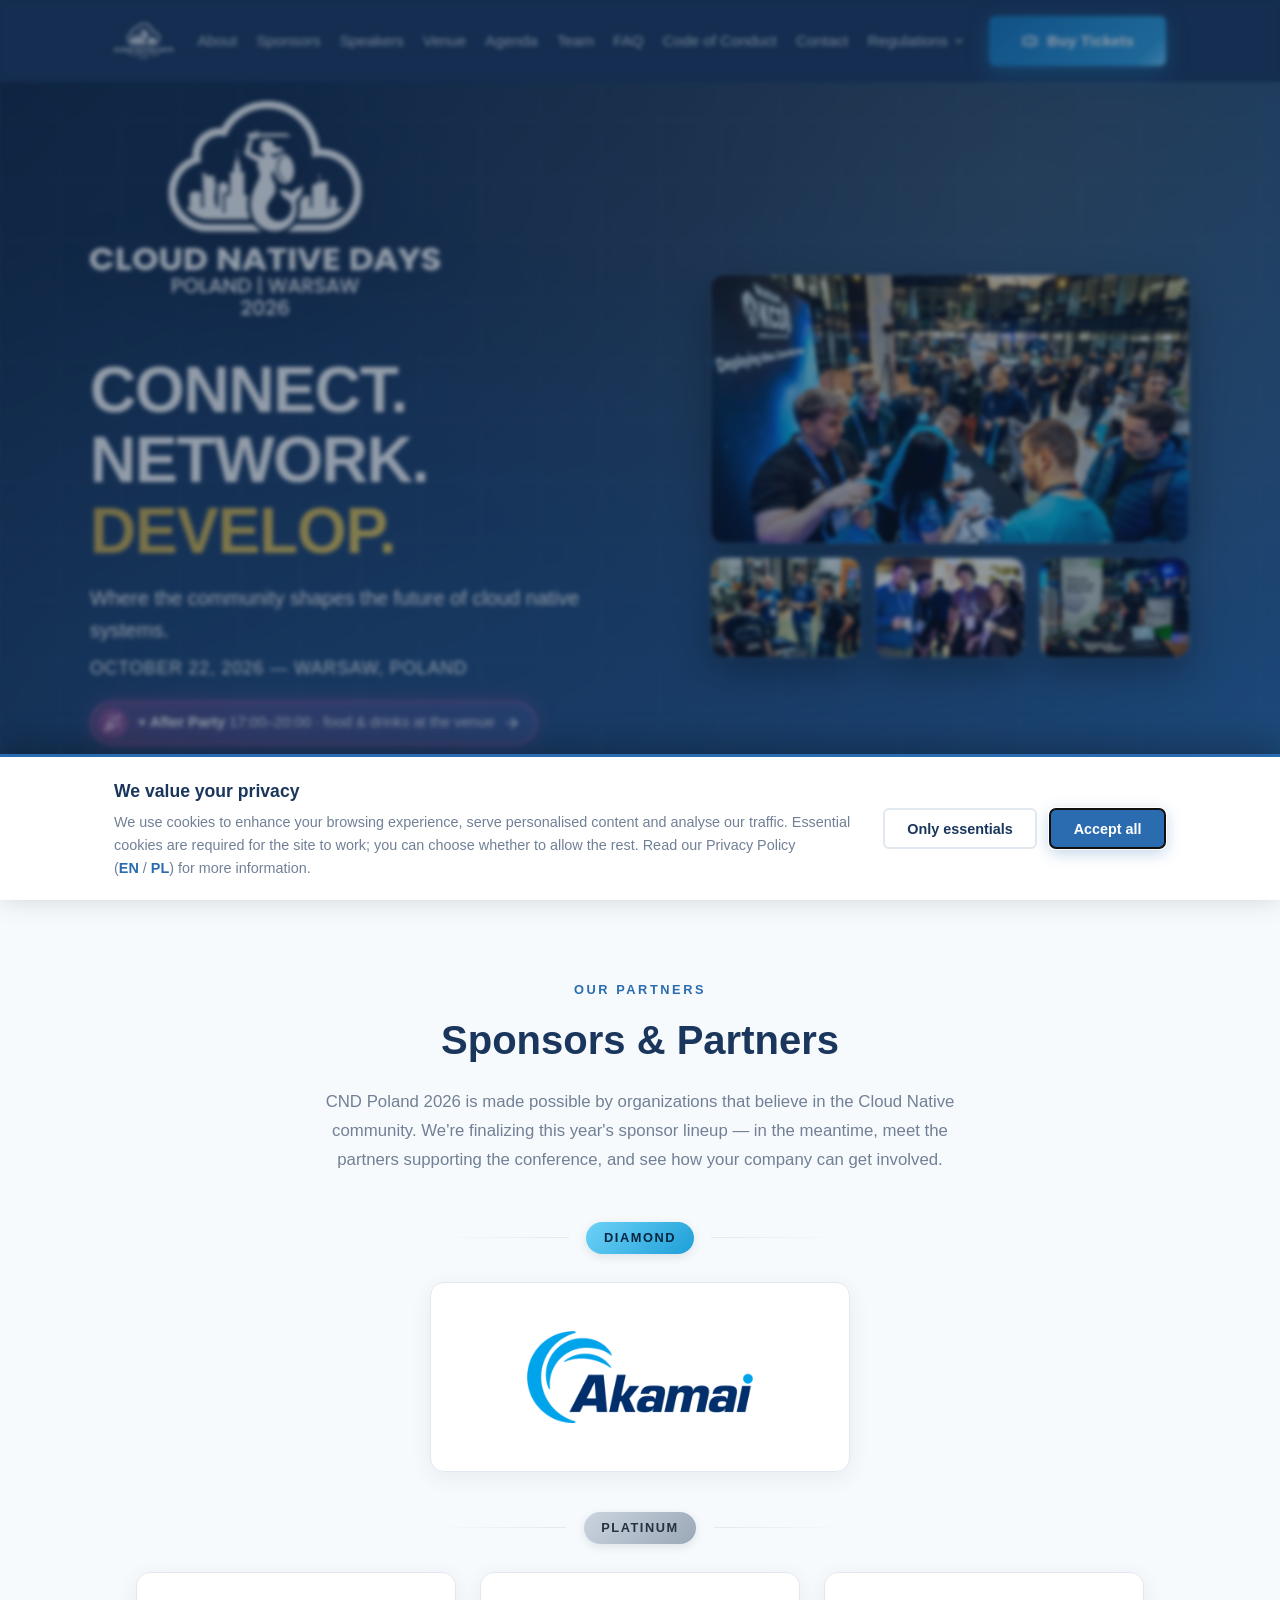
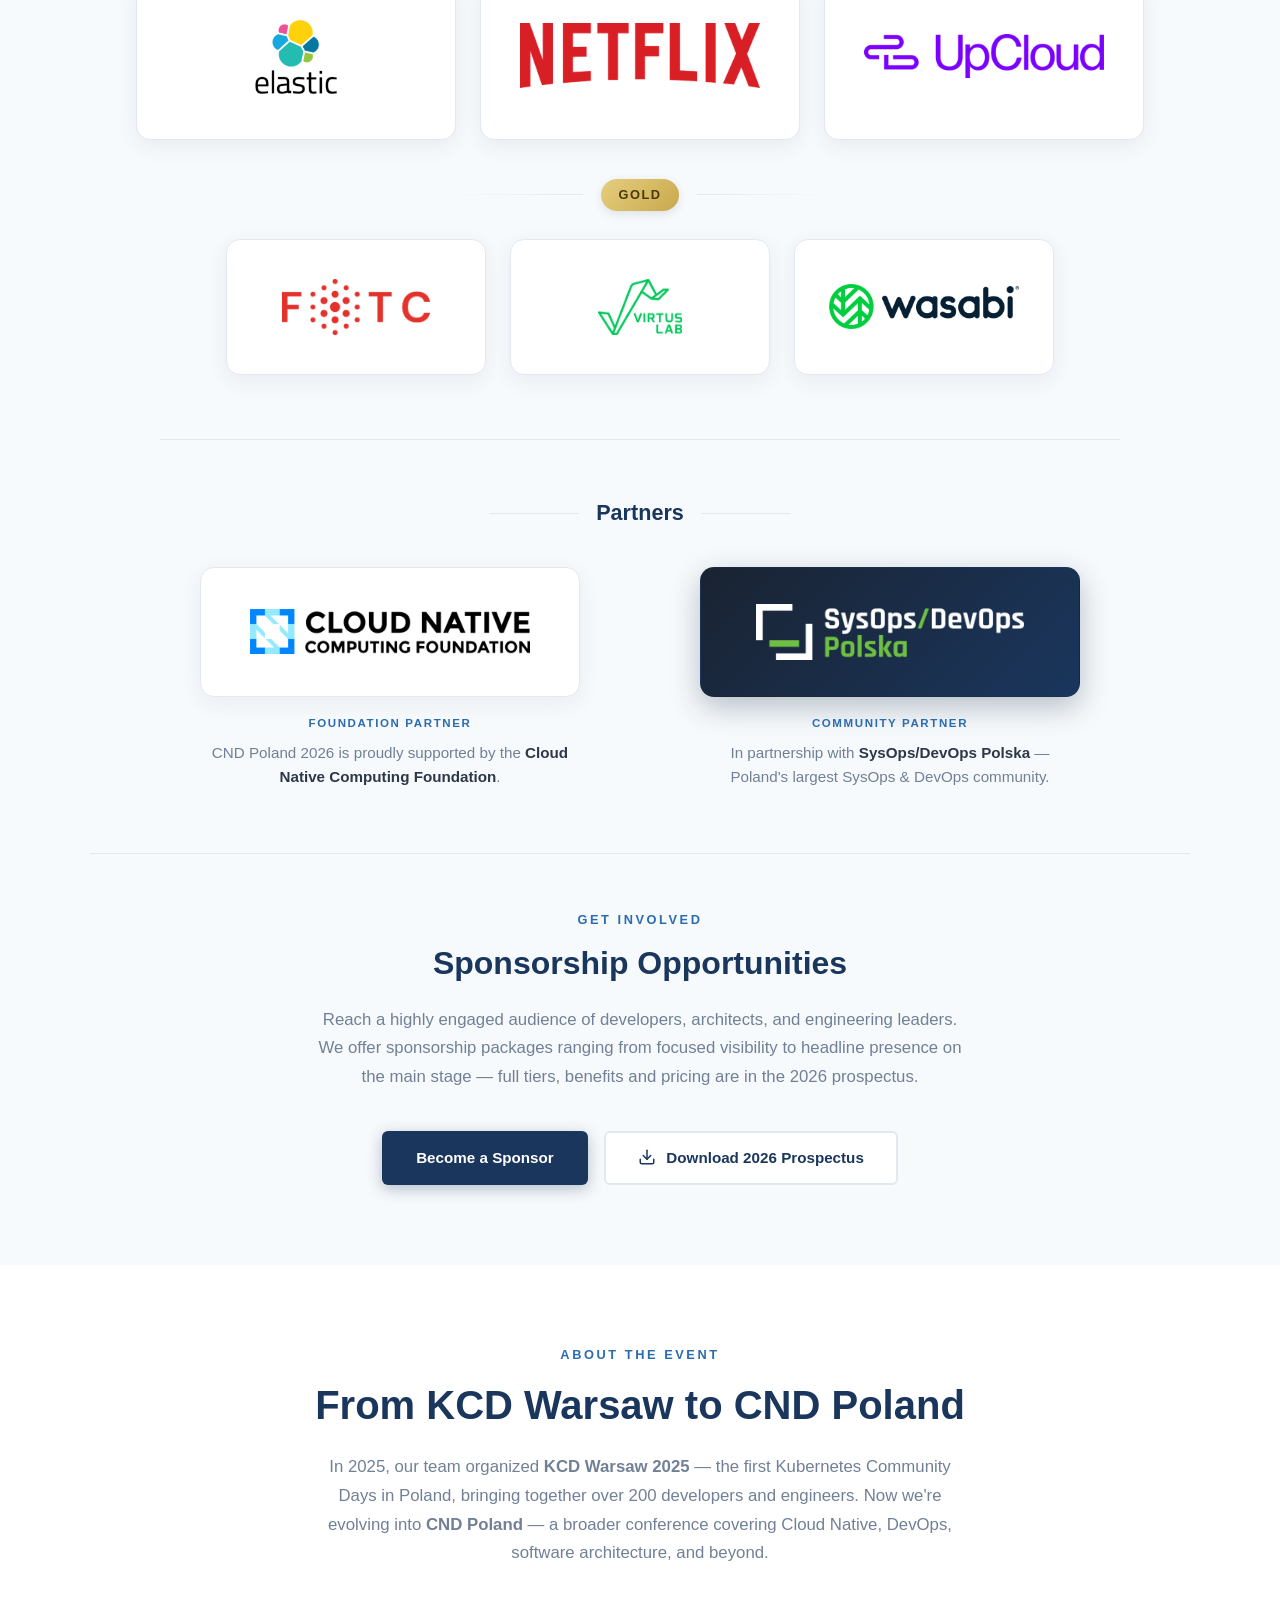
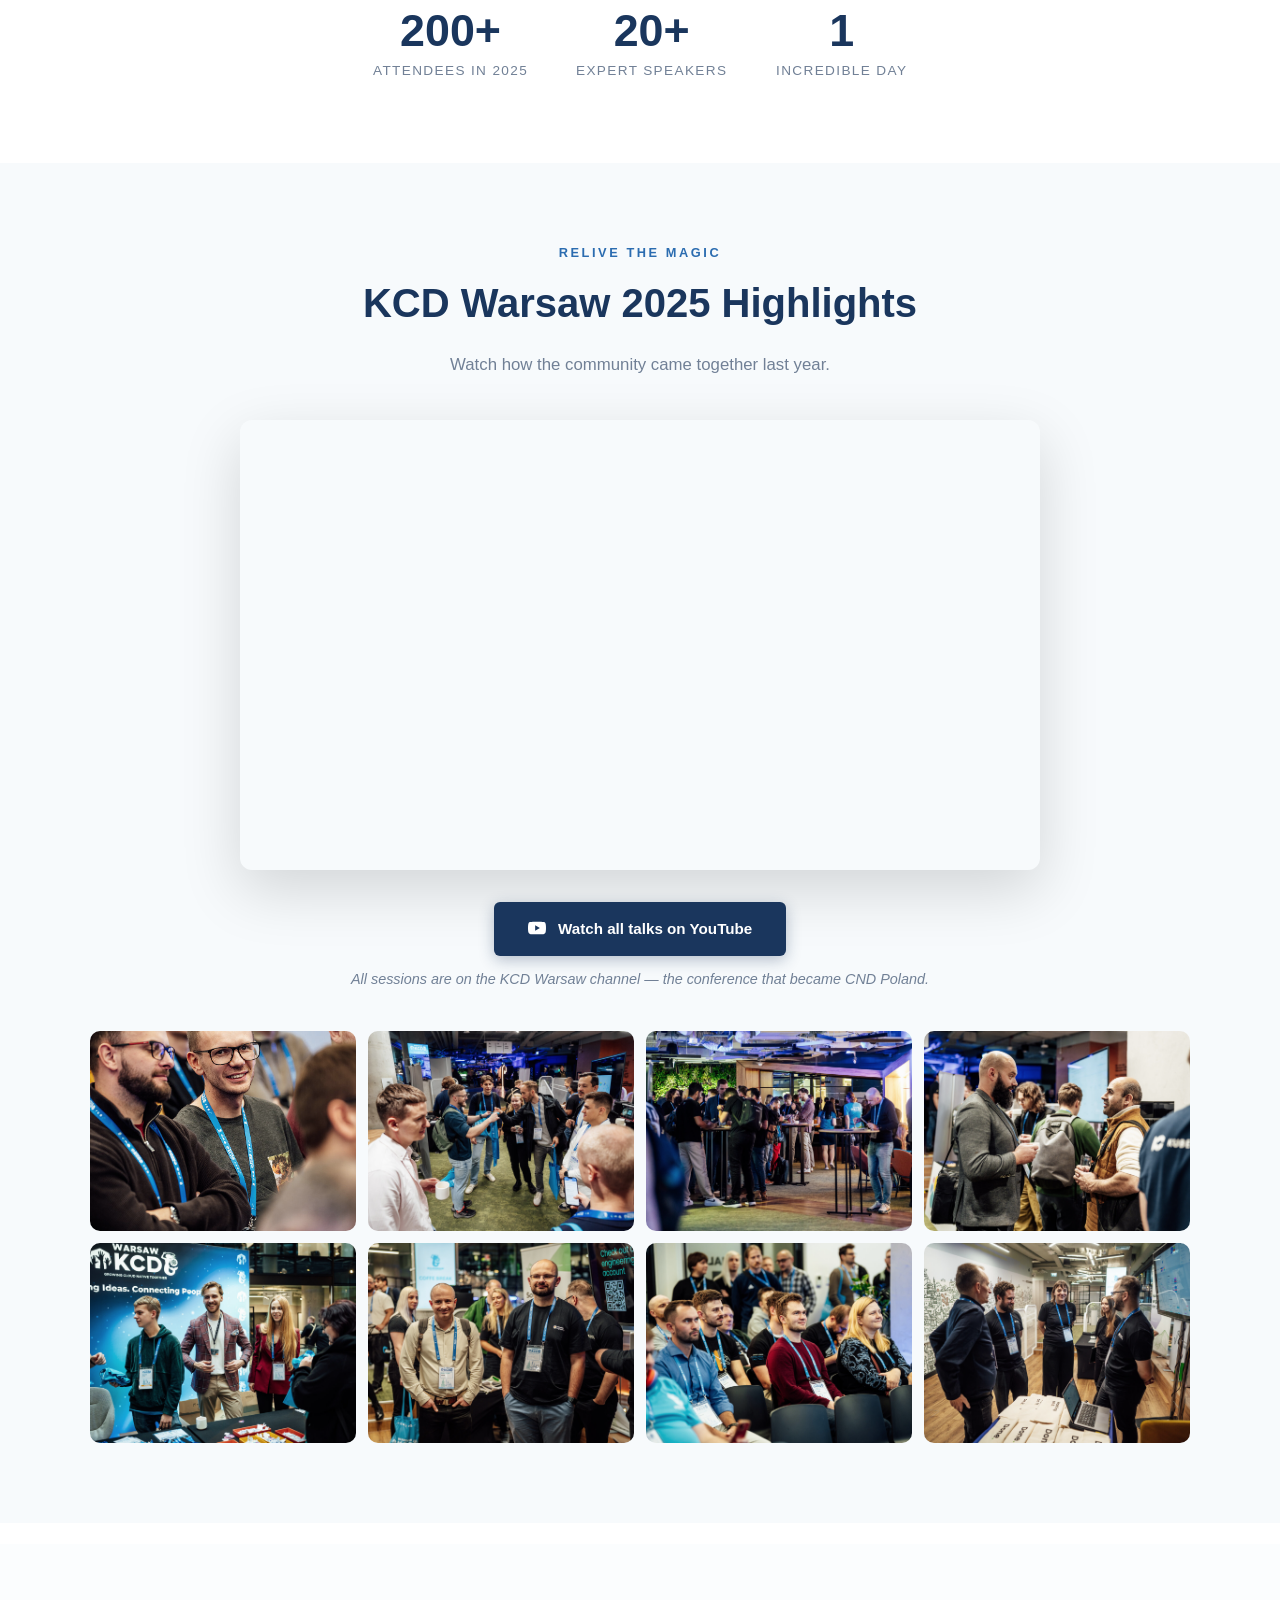
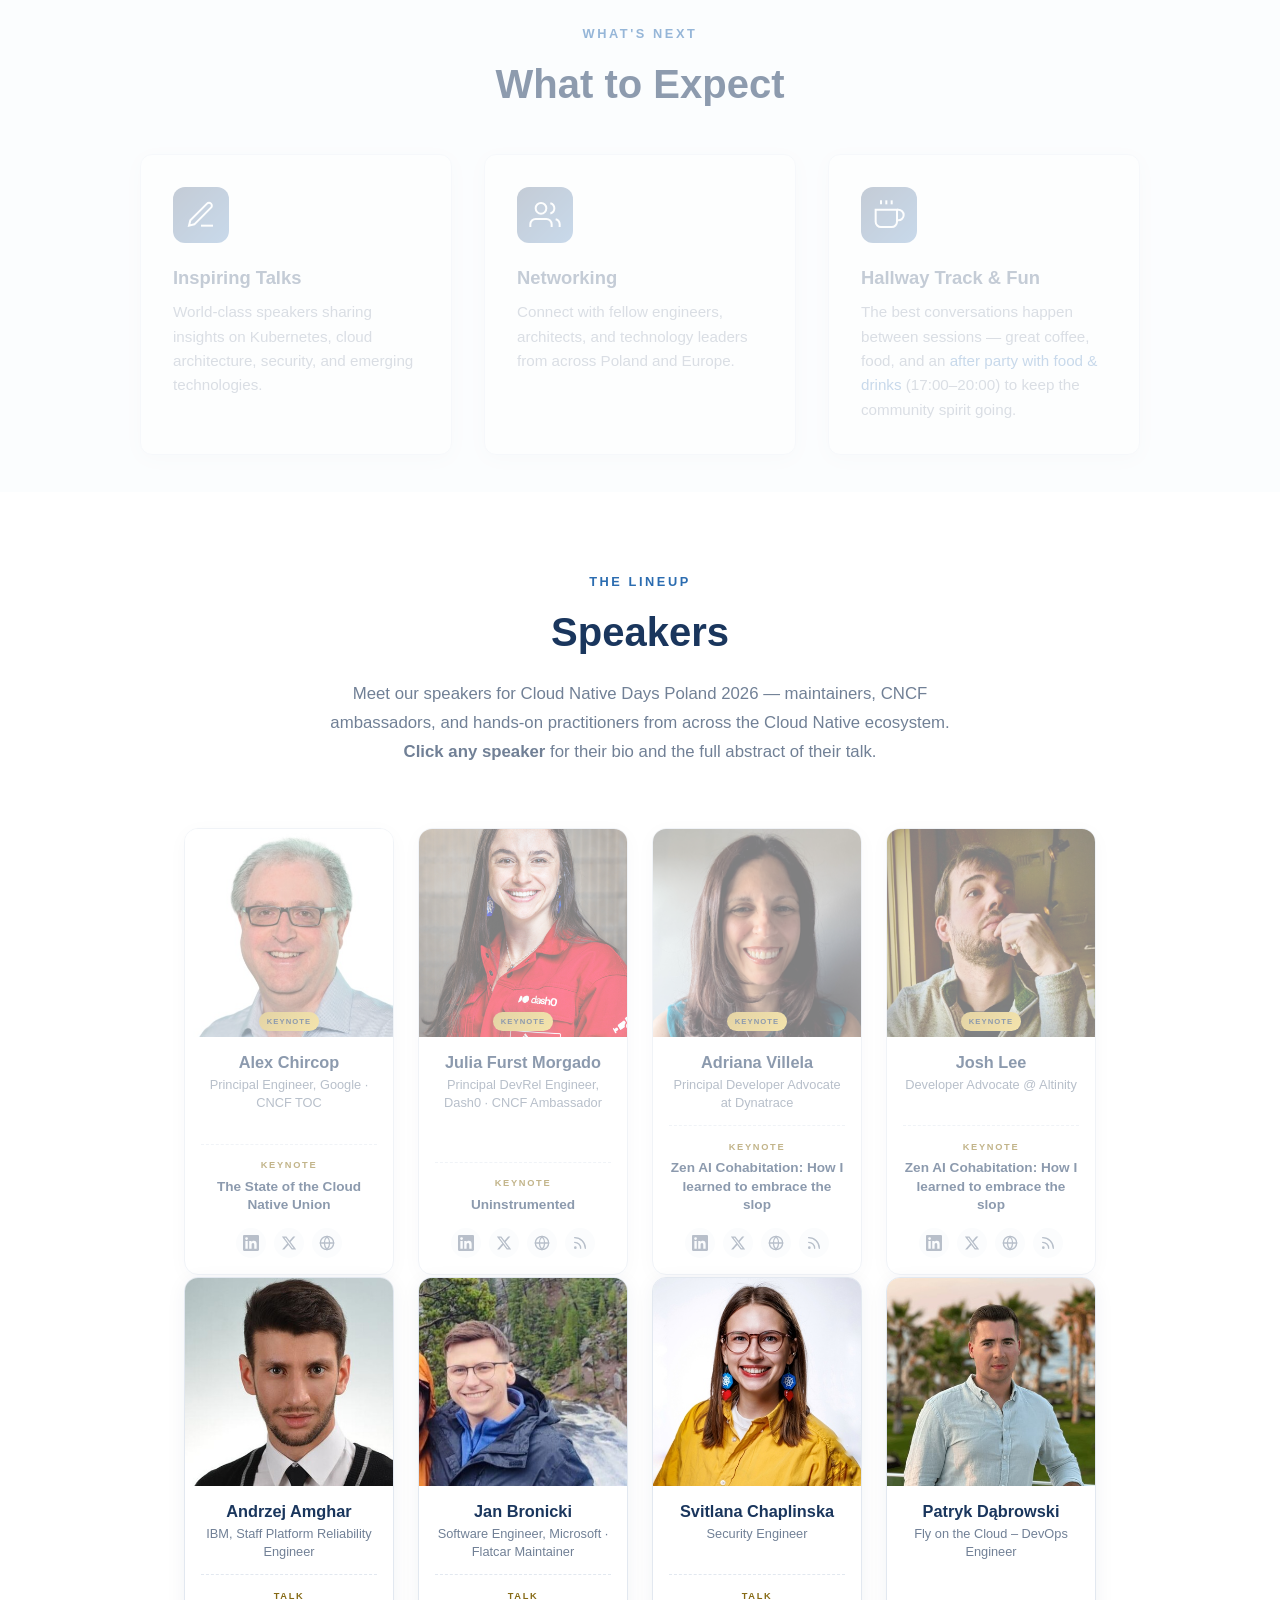
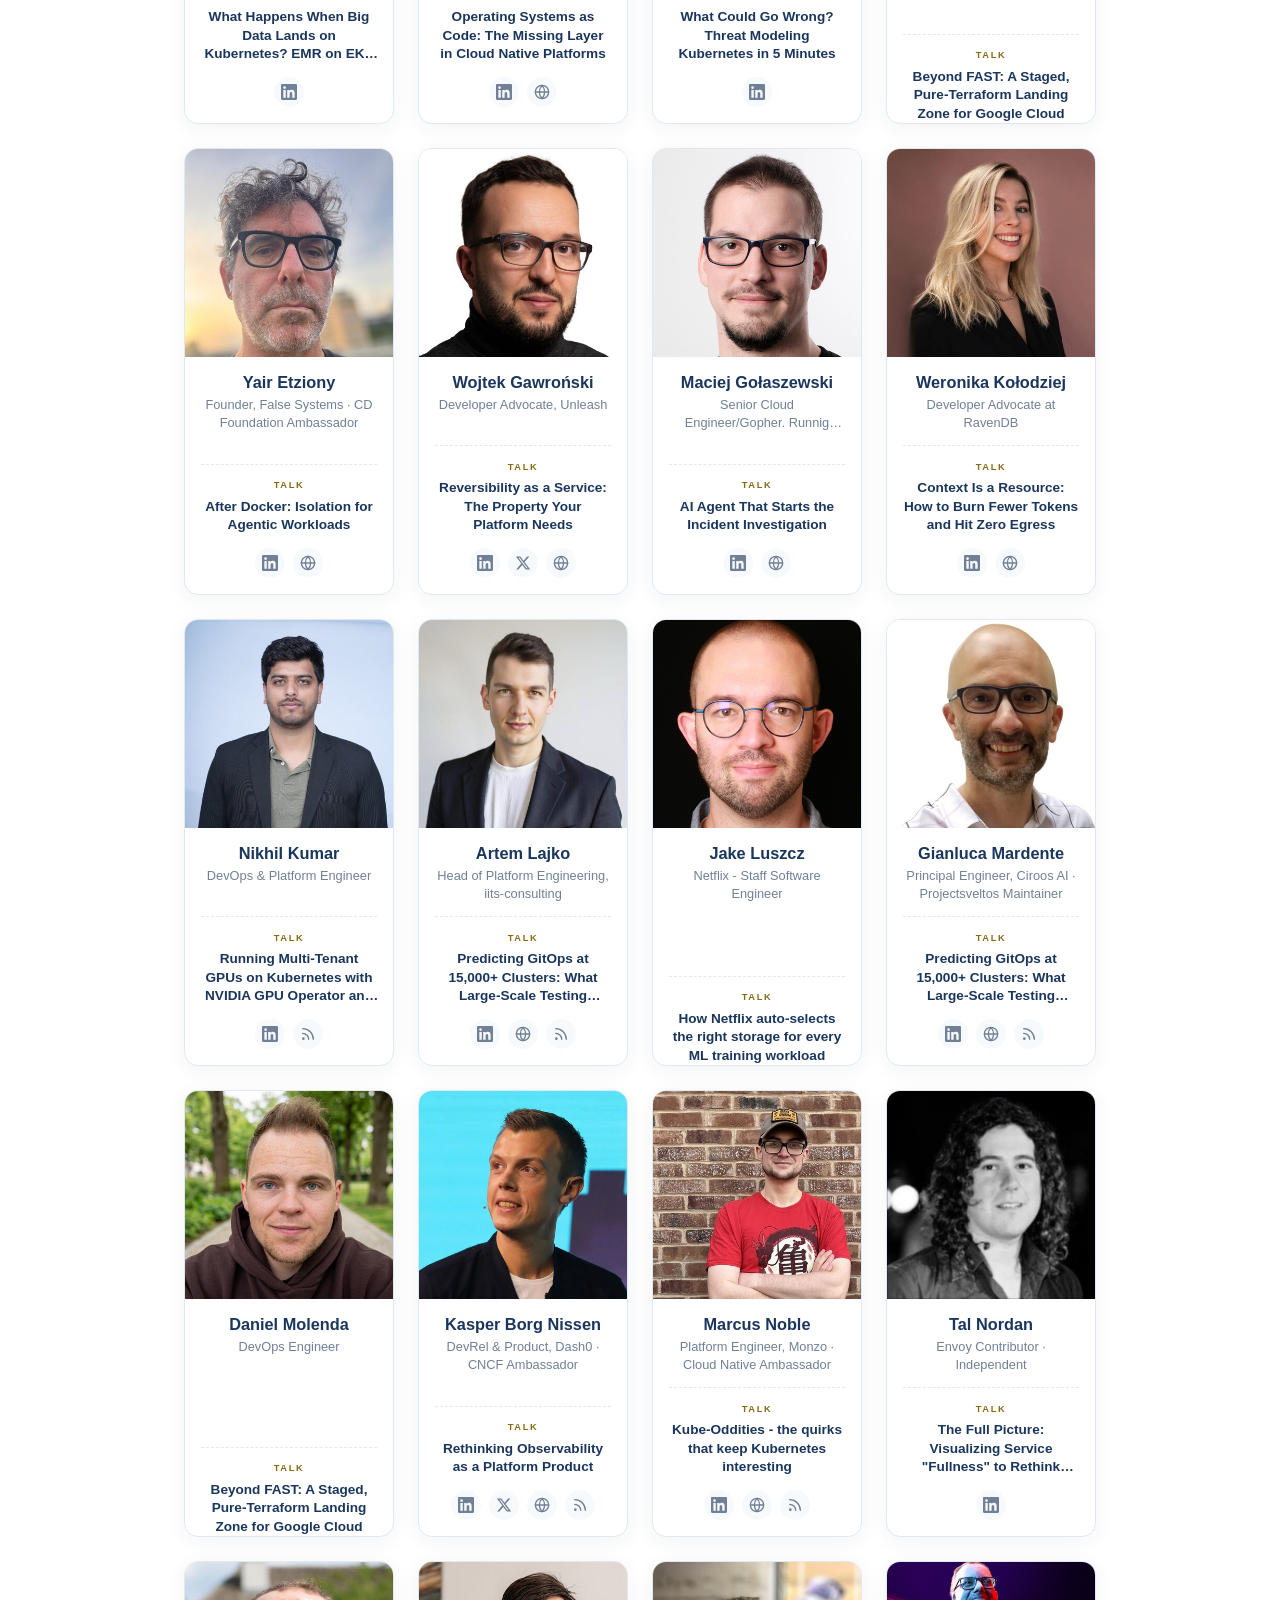
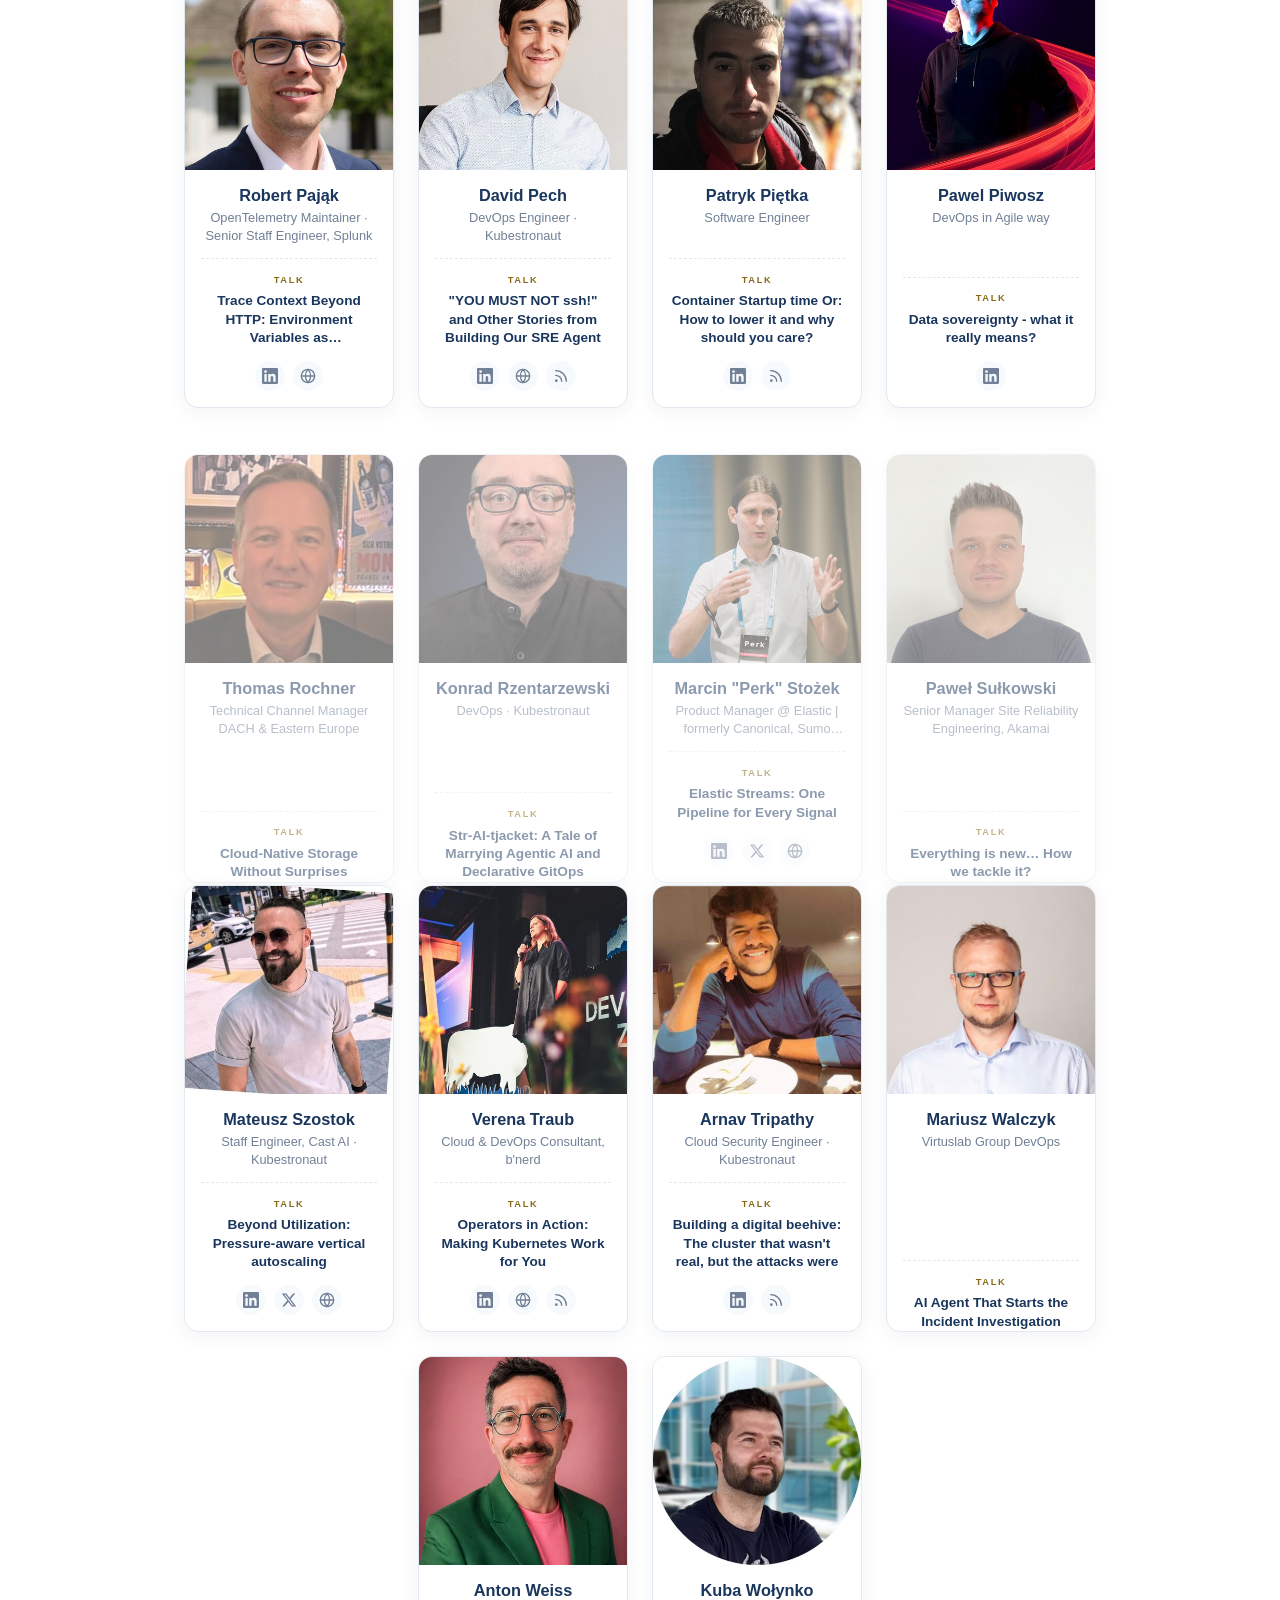
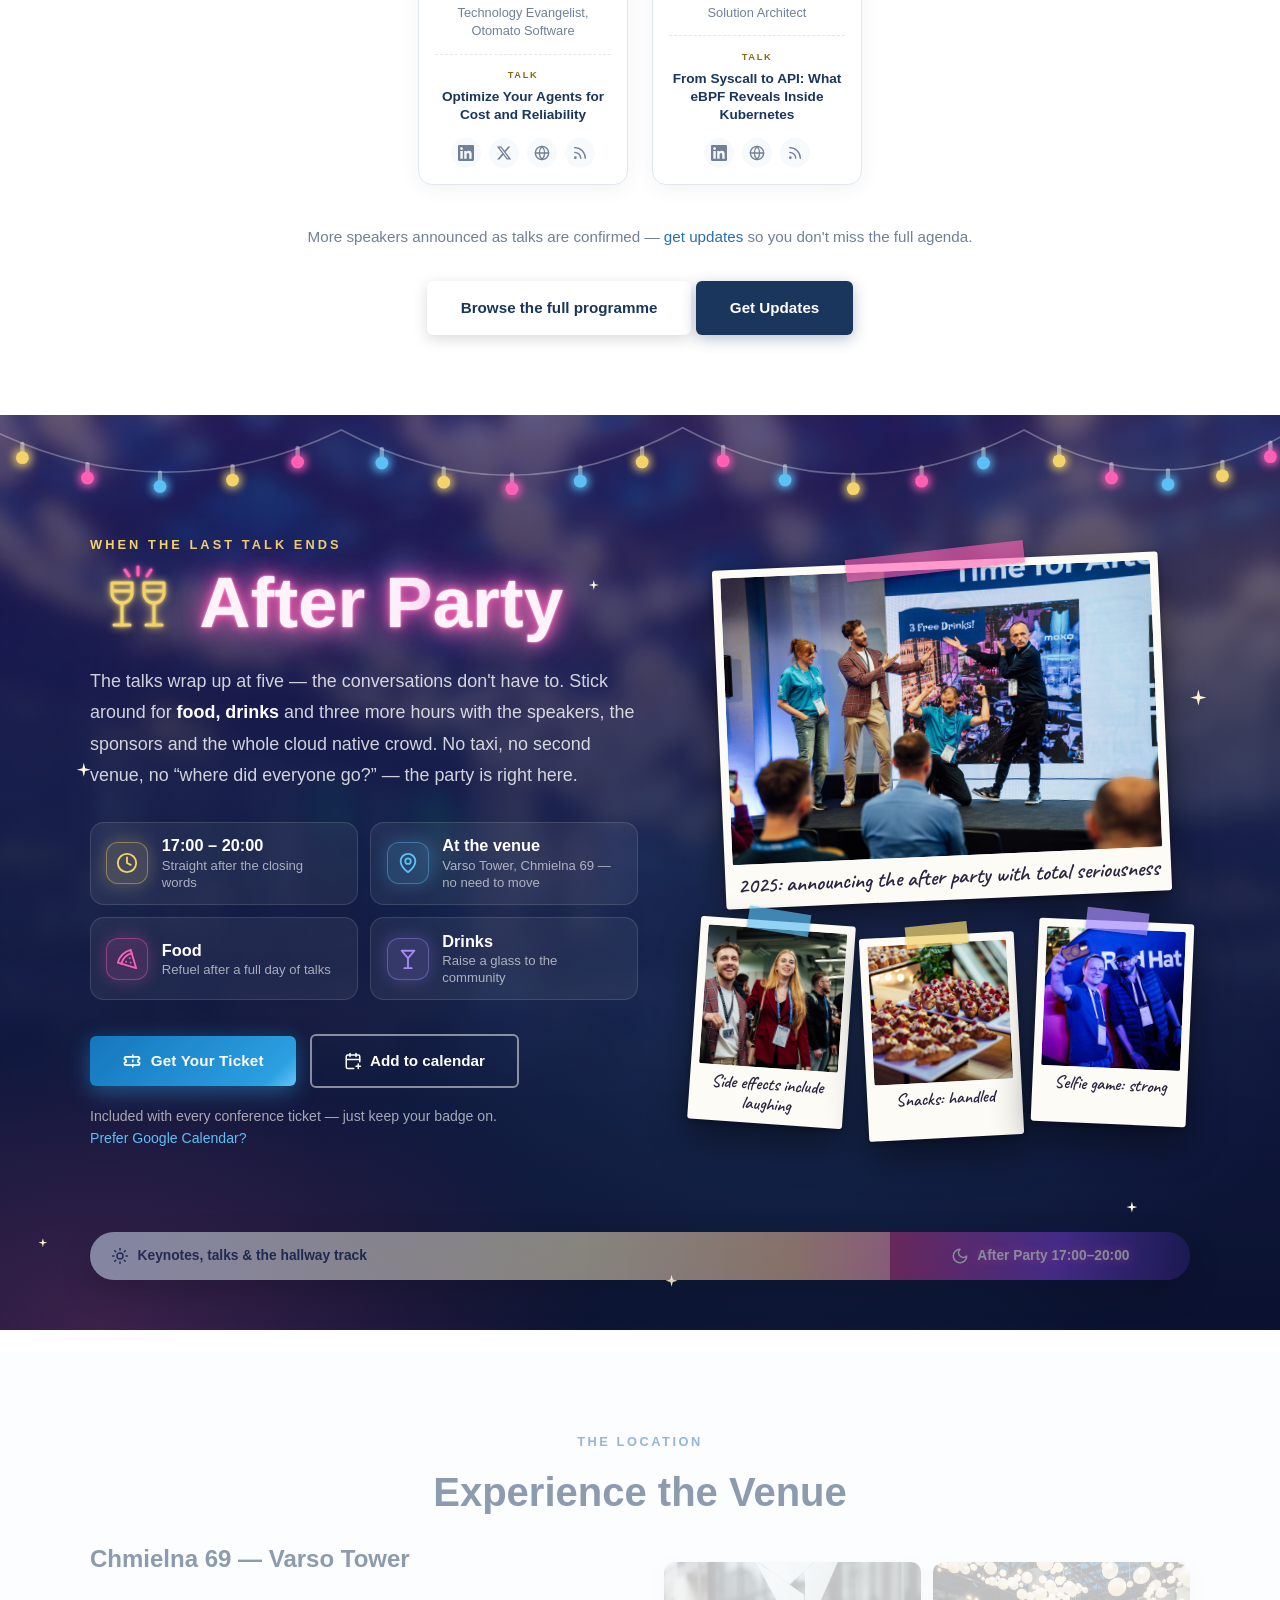
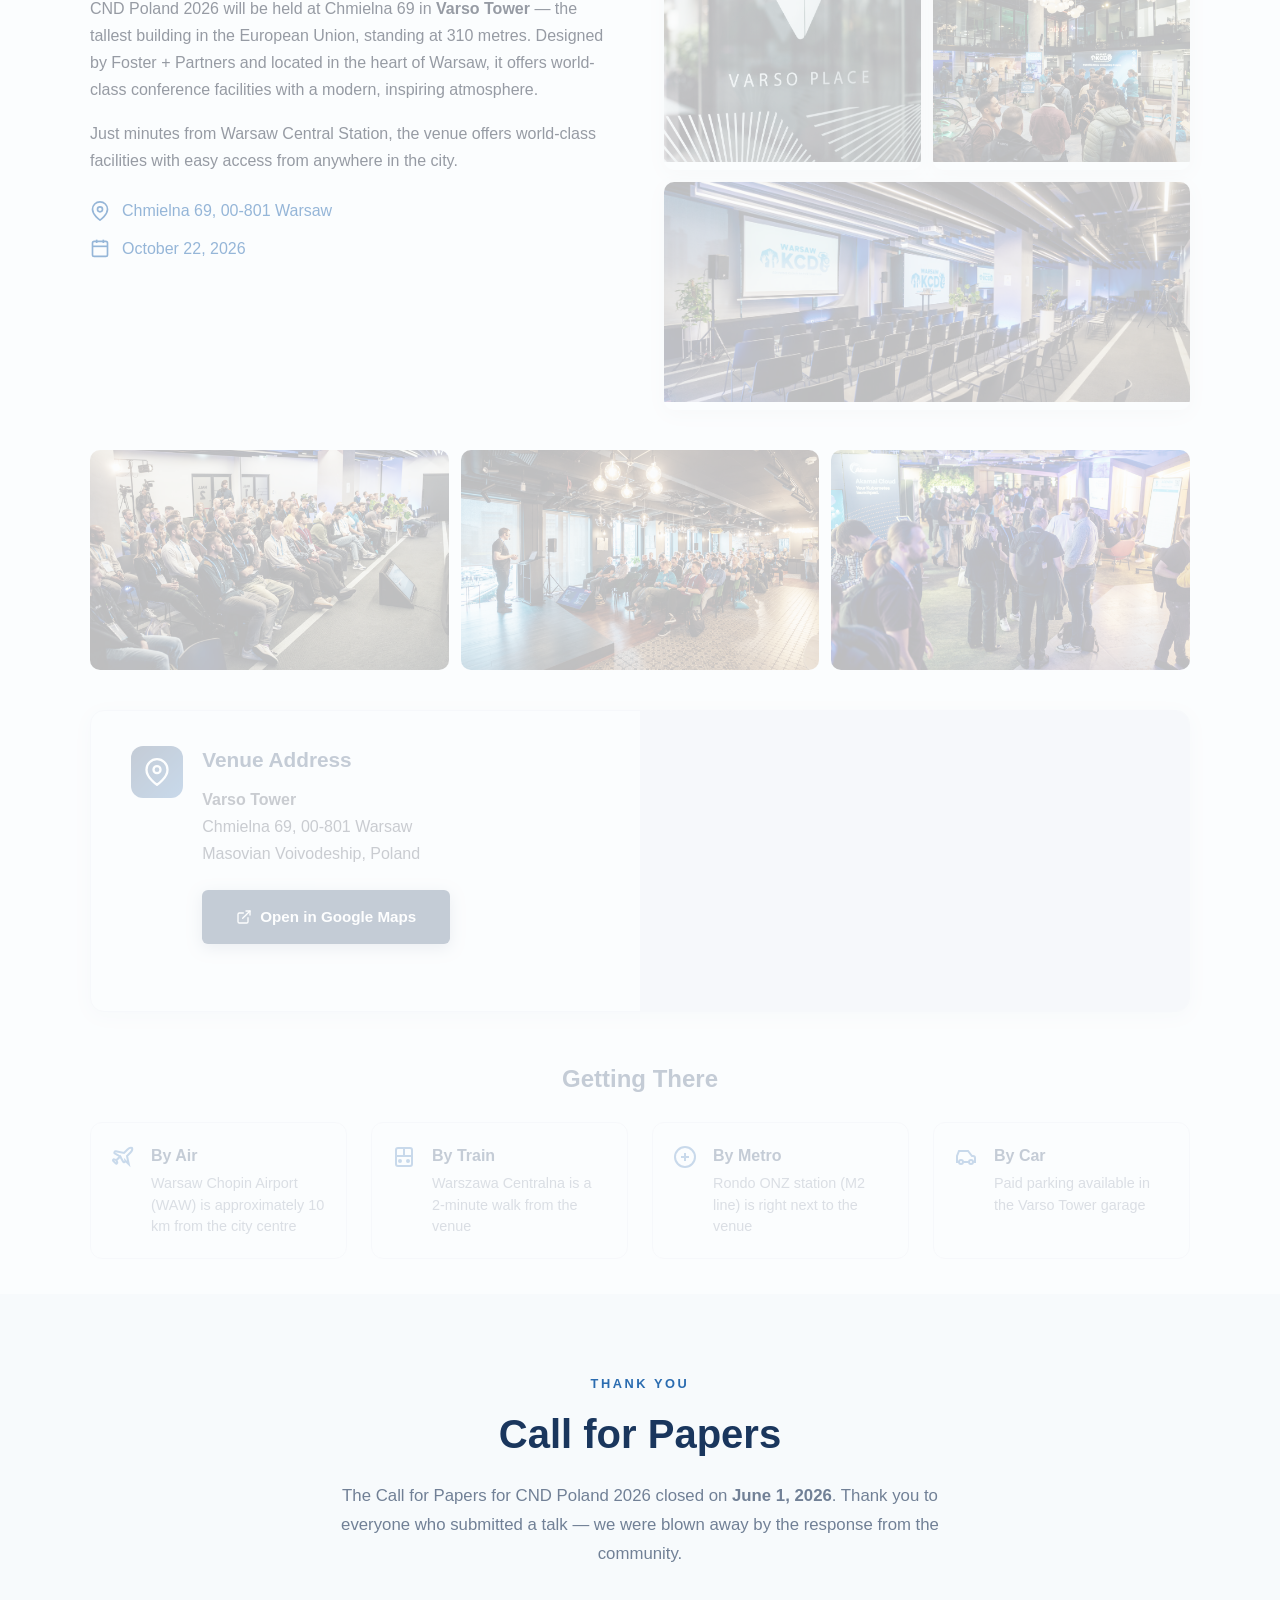
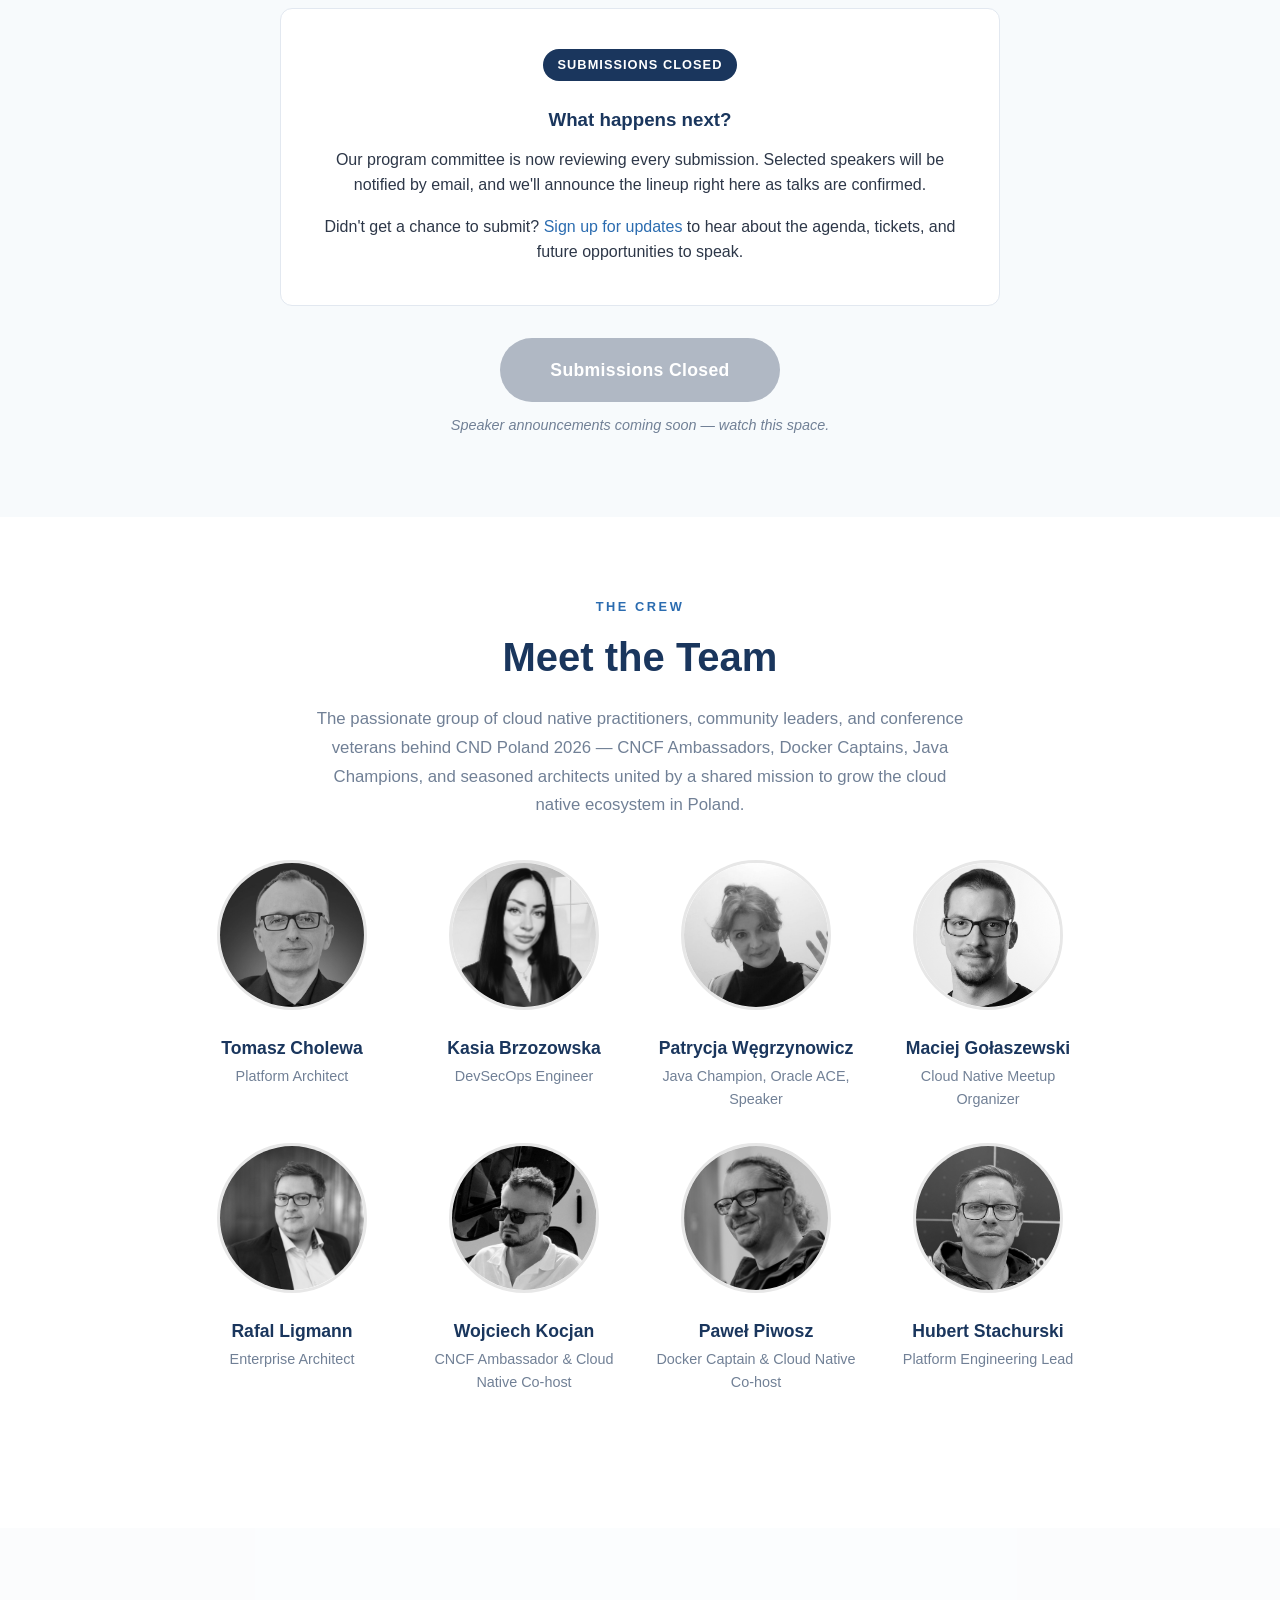
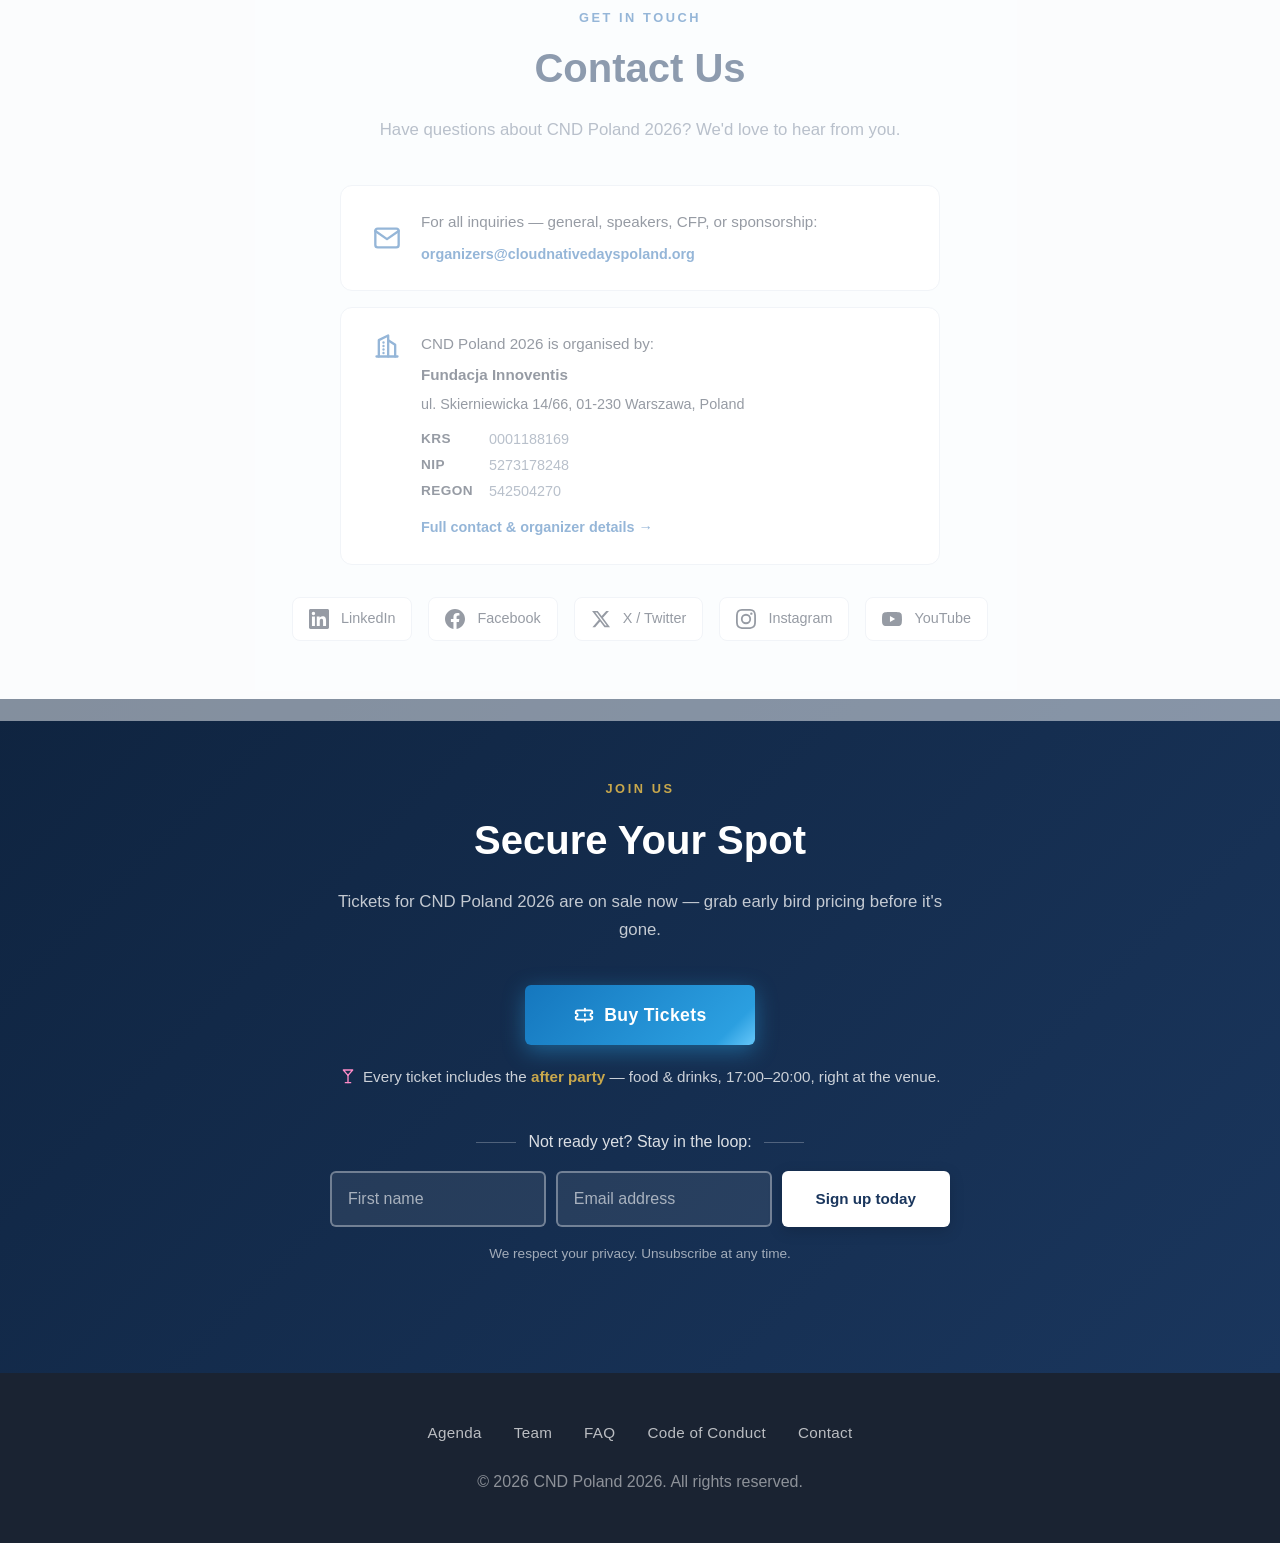
==== commit afb90c43: "Deploy production from 483cfe1" ====
--- a/index.html
+++ b/index.html
@@ -63,119 +63,126 @@
 <a href=https://joshuamlee.com/ target=_blank rel="noopener noreferrer" aria-label="Josh Lee's blog" title=Blog><svg width="16" height="16" viewBox="0 0 24 24" fill="none" stroke="currentColor" stroke-width="2" stroke-linecap="round" stroke-linejoin="round" aria-hidden="true"><path d="M4 11a9 9 0 019 9"/><path d="M4 4a16 16 0 0116 16"/><circle cx="5" cy="19" r="1"/></svg></a></div></article><article class="speaker-card reveal" style=--stagger:0><a class=speaker-card-main href=/agenda/#speaker-andrzej-amghar data-speaker-dialog=speaker-dialog-andrzej-amghar><div class=speaker-photo-wrap><img class=speaker-photo src=/images/speakers/andrzej-amghar.jpg alt="Andrzej Amghar" loading=lazy width=400 height=400>
 <span class=speaker-card-hint aria-hidden=true><svg width="13" height="13" viewBox="0 0 24 24" fill="none" stroke="currentColor" stroke-width="2.2" stroke-linecap="round" stroke-linejoin="round"><circle cx="11" cy="11" r="7"/><line x1="16.5" y1="16.5" x2="21" y2="21"/></svg>
 <span>Bio & abstract</span></span></div><div class=speaker-info><h3 class=speaker-name>Andrzej Amghar</h3><p class=speaker-role>IBM, Staff Platform Reliability Engineer</p><p class=speaker-talk><span class=speaker-talk-label>Talk</span>
-<span class=speaker-talk-title>What Happens When Big Data Lands on Kubernetes? EMR on EKS in Practice</span></p></div></a><div class=speaker-links><a href=https://www.linkedin.com/in/andrzej-amghar/ target=_blank rel="noopener noreferrer" aria-label="Andrzej Amghar on LinkedIn" title=LinkedIn><svg width="16" height="16" viewBox="0 0 24 24" fill="currentColor" aria-hidden="true"><path d="M20.447 20.452h-3.554v-5.569c0-1.328-.027-3.037-1.852-3.037-1.853.0-2.136 1.445-2.136 2.939v5.667H9.351V9h3.414v1.561h.046c.477-.9 1.637-1.85 3.37-1.85 3.601.0 4.267 2.37 4.267 5.455v6.286zM5.337 7.433A2.062 2.062.0 013.274 5.368a2.064 2.064.0 112.063 2.065zm1.782 13.019H3.555V9h3.564v11.452zM22.225.0H1.771C.792.0.0.774.0 1.729v20.542C0 23.227.792 24 1.771 24h20.451C23.2 24 24 23.227 24 22.271V1.729C24 .774 23.2.0 22.222.0h.003z"/></svg></a></div></article><article class="speaker-card reveal" style=--stagger:1><a class=speaker-card-main href=/agenda/#speaker-diego-braga data-speaker-dialog=speaker-dialog-diego-braga><div class=speaker-photo-wrap><img class=speaker-photo src=/images/speakers/diego-braga.jpg alt="Diego Braga" loading=lazy width=400 height=400>
-<span class=speaker-card-hint aria-hidden=true><svg width="13" height="13" viewBox="0 0 24 24" fill="none" stroke="currentColor" stroke-width="2.2" stroke-linecap="round" stroke-linejoin="round"><circle cx="11" cy="11" r="7"/><line x1="16.5" y1="16.5" x2="21" y2="21"/></svg>
-<span>Bio & abstract</span></span></div><div class=speaker-info><h3 class=speaker-name>Diego Braga</h3><p class=speaker-role>CTO @Krateo PlatformOps</p><p class=speaker-talk><span class=speaker-talk-label>Talk</span>
-<span class=speaker-talk-title>Self-Healing Infrastructure: Agents That Fix Their Own Provisioning Mistakes</span></p></div></a><div class=speaker-links><a href=https://www.linkedin.com/in/diegobraga86/ target=_blank rel="noopener noreferrer" aria-label="Diego Braga on LinkedIn" title=LinkedIn><svg width="16" height="16" viewBox="0 0 24 24" fill="currentColor" aria-hidden="true"><path d="M20.447 20.452h-3.554v-5.569c0-1.328-.027-3.037-1.852-3.037-1.853.0-2.136 1.445-2.136 2.939v5.667H9.351V9h3.414v1.561h.046c.477-.9 1.637-1.85 3.37-1.85 3.601.0 4.267 2.37 4.267 5.455v6.286zM5.337 7.433A2.062 2.062.0 013.274 5.368a2.064 2.064.0 112.063 2.065zm1.782 13.019H3.555V9h3.564v11.452zM22.225.0H1.771C.792.0.0.774.0 1.729v20.542C0 23.227.792 24 1.771 24h20.451C23.2 24 24 23.227 24 22.271V1.729C24 .774 23.2.0 22.222.0h.003z"/></svg></a>
-<a href=https://twitter.com/braghettos target=_blank rel="noopener noreferrer" aria-label="Diego Braga on X" title="X / Twitter"><svg width="16" height="16" viewBox="0 0 24 24" fill="currentColor" aria-hidden="true"><path d="M18.244 2.25h3.308l-7.227 8.26 8.502 11.24H16.17l-5.214-6.817L4.99 21.75H1.68l7.73-8.835L1.254 2.25H8.08l4.713 6.231zm-1.161 17.52h1.833L7.084 4.126H5.117z"/></svg></a>
-<a href=https://krateo.io/ target=_blank rel="noopener noreferrer" aria-label="Diego Braga's website" title=Website><svg width="16" height="16" viewBox="0 0 24 24" fill="none" stroke="currentColor" stroke-width="2" stroke-linecap="round" stroke-linejoin="round" aria-hidden="true"><circle cx="12" cy="12" r="10"/><line x1="2" y1="12" x2="22" y2="12"/><path d="M12 2a15.3 15.3.0 014 10 15.3 15.3.0 01-4 10A15.3 15.3.0 018 12a15.3 15.3.0 014-10z"/></svg></a></div></article><article class="speaker-card reveal" style=--stagger:2><a class=speaker-card-main href=/agenda/#speaker-jan-bronicki data-speaker-dialog=speaker-dialog-jan-bronicki><div class=speaker-photo-wrap><img class=speaker-photo src=/images/speakers/jan-bronicki.jpg alt="Jan Bronicki" loading=lazy width=400 height=400>
+<span class=speaker-talk-title>What Happens When Big Data Lands on Kubernetes? EMR on EKS in Practice</span></p></div></a><div class=speaker-links><a href=https://www.linkedin.com/in/andrzej-amghar/ target=_blank rel="noopener noreferrer" aria-label="Andrzej Amghar on LinkedIn" title=LinkedIn><svg width="16" height="16" viewBox="0 0 24 24" fill="currentColor" aria-hidden="true"><path d="M20.447 20.452h-3.554v-5.569c0-1.328-.027-3.037-1.852-3.037-1.853.0-2.136 1.445-2.136 2.939v5.667H9.351V9h3.414v1.561h.046c.477-.9 1.637-1.85 3.37-1.85 3.601.0 4.267 2.37 4.267 5.455v6.286zM5.337 7.433A2.062 2.062.0 013.274 5.368a2.064 2.064.0 112.063 2.065zm1.782 13.019H3.555V9h3.564v11.452zM22.225.0H1.771C.792.0.0.774.0 1.729v20.542C0 23.227.792 24 1.771 24h20.451C23.2 24 24 23.227 24 22.271V1.729C24 .774 23.2.0 22.222.0h.003z"/></svg></a></div></article><article class="speaker-card reveal" style=--stagger:1><a class=speaker-card-main href=/agenda/#speaker-jan-bronicki data-speaker-dialog=speaker-dialog-jan-bronicki><div class=speaker-photo-wrap><img class=speaker-photo src=/images/speakers/jan-bronicki.jpg alt="Jan Bronicki" loading=lazy width=400 height=400>
 <span class=speaker-card-hint aria-hidden=true><svg width="13" height="13" viewBox="0 0 24 24" fill="none" stroke="currentColor" stroke-width="2.2" stroke-linecap="round" stroke-linejoin="round"><circle cx="11" cy="11" r="7"/><line x1="16.5" y1="16.5" x2="21" y2="21"/></svg>
 <span>Bio & abstract</span></span></div><div class=speaker-info><h3 class=speaker-name>Jan Bronicki</h3><p class=speaker-role>Software Engineer, Microsoft · Flatcar Maintainer</p><p class=speaker-talk><span class=speaker-talk-label>Talk</span>
 <span class=speaker-talk-title>Operating Systems as Code: The Missing Layer in Cloud Native Platforms</span></p></div></a><div class=speaker-links><a href=https://www.linkedin.com/in/jan-bronicki-4091791a4/ target=_blank rel="noopener noreferrer" aria-label="Jan Bronicki on LinkedIn" title=LinkedIn><svg width="16" height="16" viewBox="0 0 24 24" fill="currentColor" aria-hidden="true"><path d="M20.447 20.452h-3.554v-5.569c0-1.328-.027-3.037-1.852-3.037-1.853.0-2.136 1.445-2.136 2.939v5.667H9.351V9h3.414v1.561h.046c.477-.9 1.637-1.85 3.37-1.85 3.601.0 4.267 2.37 4.267 5.455v6.286zM5.337 7.433A2.062 2.062.0 013.274 5.368a2.064 2.064.0 112.063 2.065zm1.782 13.019H3.555V9h3.564v11.452zM22.225.0H1.771C.792.0.0.774.0 1.729v20.542C0 23.227.792 24 1.771 24h20.451C23.2 24 24 23.227 24 22.271V1.729C24 .774 23.2.0 22.222.0h.003z"/></svg></a>
-<a href=https://www.flatcar.org/ target=_blank rel="noopener noreferrer" aria-label="Jan Bronicki's website" title=Website><svg width="16" height="16" viewBox="0 0 24 24" fill="none" stroke="currentColor" stroke-width="2" stroke-linecap="round" stroke-linejoin="round" aria-hidden="true"><circle cx="12" cy="12" r="10"/><line x1="2" y1="12" x2="22" y2="12"/><path d="M12 2a15.3 15.3.0 014 10 15.3 15.3.0 01-4 10A15.3 15.3.0 018 12a15.3 15.3.0 014-10z"/></svg></a></div></article><article class="speaker-card reveal" style=--stagger:3><a class=speaker-card-main href=/agenda/#speaker-svitlana-chaplinska data-speaker-dialog=speaker-dialog-svitlana-chaplinska><div class=speaker-photo-wrap><img class=speaker-photo src=/images/speakers/svitlana-chaplinska.jpg alt="Svitlana Chaplinska" loading=lazy width=400 height=400>
+<a href=https://www.flatcar.org/ target=_blank rel="noopener noreferrer" aria-label="Jan Bronicki's website" title=Website><svg width="16" height="16" viewBox="0 0 24 24" fill="none" stroke="currentColor" stroke-width="2" stroke-linecap="round" stroke-linejoin="round" aria-hidden="true"><circle cx="12" cy="12" r="10"/><line x1="2" y1="12" x2="22" y2="12"/><path d="M12 2a15.3 15.3.0 014 10 15.3 15.3.0 01-4 10A15.3 15.3.0 018 12a15.3 15.3.0 014-10z"/></svg></a></div></article><article class="speaker-card reveal" style=--stagger:2><a class=speaker-card-main href=/agenda/#speaker-svitlana-chaplinska data-speaker-dialog=speaker-dialog-svitlana-chaplinska><div class=speaker-photo-wrap><img class=speaker-photo src=/images/speakers/svitlana-chaplinska.jpg alt="Svitlana Chaplinska" loading=lazy width=400 height=400>
 <span class=speaker-card-hint aria-hidden=true><svg width="13" height="13" viewBox="0 0 24 24" fill="none" stroke="currentColor" stroke-width="2.2" stroke-linecap="round" stroke-linejoin="round"><circle cx="11" cy="11" r="7"/><line x1="16.5" y1="16.5" x2="21" y2="21"/></svg>
 <span>Bio & abstract</span></span></div><div class=speaker-info><h3 class=speaker-name>Svitlana Chaplinska</h3><p class=speaker-role>Security Engineer</p><p class=speaker-talk><span class=speaker-talk-label>Talk</span>
-<span class=speaker-talk-title>What Could Go Wrong? Threat Modeling Kubernetes in 5 Minutes</span></p></div></a><div class=speaker-links><a href=https://www.linkedin.com/in/svitlana-chaplinska target=_blank rel="noopener noreferrer" aria-label="Svitlana Chaplinska on LinkedIn" title=LinkedIn><svg width="16" height="16" viewBox="0 0 24 24" fill="currentColor" aria-hidden="true"><path d="M20.447 20.452h-3.554v-5.569c0-1.328-.027-3.037-1.852-3.037-1.853.0-2.136 1.445-2.136 2.939v5.667H9.351V9h3.414v1.561h.046c.477-.9 1.637-1.85 3.37-1.85 3.601.0 4.267 2.37 4.267 5.455v6.286zM5.337 7.433A2.062 2.062.0 013.274 5.368a2.064 2.064.0 112.063 2.065zm1.782 13.019H3.555V9h3.564v11.452zM22.225.0H1.771C.792.0.0.774.0 1.729v20.542C0 23.227.792 24 1.771 24h20.451C23.2 24 24 23.227 24 22.271V1.729C24 .774 23.2.0 22.222.0h.003z"/></svg></a></div></article><article class="speaker-card reveal" style=--stagger:0><a class=speaker-card-main href=/agenda/#speaker-patryk-dabrowski data-speaker-dialog=speaker-dialog-patryk-dabrowski><div class=speaker-photo-wrap><img class=speaker-photo src=/images/speakers/patryk-dabrowski.jpg alt="Patryk Dąbrowski" loading=lazy width=400 height=400>
+<span class=speaker-talk-title>What Could Go Wrong? Threat Modeling Kubernetes in 5 Minutes</span></p></div></a><div class=speaker-links><a href=https://www.linkedin.com/in/svitlana-chaplinska target=_blank rel="noopener noreferrer" aria-label="Svitlana Chaplinska on LinkedIn" title=LinkedIn><svg width="16" height="16" viewBox="0 0 24 24" fill="currentColor" aria-hidden="true"><path d="M20.447 20.452h-3.554v-5.569c0-1.328-.027-3.037-1.852-3.037-1.853.0-2.136 1.445-2.136 2.939v5.667H9.351V9h3.414v1.561h.046c.477-.9 1.637-1.85 3.37-1.85 3.601.0 4.267 2.37 4.267 5.455v6.286zM5.337 7.433A2.062 2.062.0 013.274 5.368a2.064 2.064.0 112.063 2.065zm1.782 13.019H3.555V9h3.564v11.452zM22.225.0H1.771C.792.0.0.774.0 1.729v20.542C0 23.227.792 24 1.771 24h20.451C23.2 24 24 23.227 24 22.271V1.729C24 .774 23.2.0 22.222.0h.003z"/></svg></a></div></article><article class="speaker-card reveal" style=--stagger:3><a class=speaker-card-main href=/agenda/#speaker-patryk-dabrowski data-speaker-dialog=speaker-dialog-patryk-dabrowski><div class=speaker-photo-wrap><img class=speaker-photo src=/images/speakers/patryk-dabrowski.jpg alt="Patryk Dąbrowski" loading=lazy width=400 height=400>
 <span class=speaker-card-hint aria-hidden=true><svg width="13" height="13" viewBox="0 0 24 24" fill="none" stroke="currentColor" stroke-width="2.2" stroke-linecap="round" stroke-linejoin="round"><circle cx="11" cy="11" r="7"/><line x1="16.5" y1="16.5" x2="21" y2="21"/></svg>
 <span>Bio & abstract</span></span></div><div class=speaker-info><h3 class=speaker-name>Patryk Dąbrowski</h3><p class=speaker-role>Fly on the Cloud – DevOps Engineer</p><p class=speaker-talk><span class=speaker-talk-label>Talk</span>
-<span class=speaker-talk-title>Beyond FAST: A Staged, Pure-Terraform Landing Zone for Google Cloud</span></p></div></a></article><article class="speaker-card reveal" style=--stagger:1><a class=speaker-card-main href=/agenda/#speaker-yair-etziony data-speaker-dialog=speaker-dialog-yair-etziony><div class=speaker-photo-wrap><img class=speaker-photo src=/images/speakers/yair-etziony.jpg alt="Yair Etziony" loading=lazy width=400 height=400>
+<span class=speaker-talk-title>Beyond FAST: A Staged, Pure-Terraform Landing Zone for Google Cloud</span></p></div></a></article><article class="speaker-card reveal" style=--stagger:0><a class=speaker-card-main href=/agenda/#speaker-yair-etziony data-speaker-dialog=speaker-dialog-yair-etziony><div class=speaker-photo-wrap><img class=speaker-photo src=/images/speakers/yair-etziony.jpg alt="Yair Etziony" loading=lazy width=400 height=400>
 <span class=speaker-card-hint aria-hidden=true><svg width="13" height="13" viewBox="0 0 24 24" fill="none" stroke="currentColor" stroke-width="2.2" stroke-linecap="round" stroke-linejoin="round"><circle cx="11" cy="11" r="7"/><line x1="16.5" y1="16.5" x2="21" y2="21"/></svg>
 <span>Bio & abstract</span></span></div><div class=speaker-info><h3 class=speaker-name>Yair Etziony</h3><p class=speaker-role>Founder, False Systems · CD Foundation Ambassador</p><p class=speaker-talk><span class=speaker-talk-label>Talk</span>
 <span class=speaker-talk-title>After Docker: Isolation for Agentic Workloads</span></p></div></a><div class=speaker-links><a href=https://www.linkedin.com/in/yair-etziony/ target=_blank rel="noopener noreferrer" aria-label="Yair Etziony on LinkedIn" title=LinkedIn><svg width="16" height="16" viewBox="0 0 24 24" fill="currentColor" aria-hidden="true"><path d="M20.447 20.452h-3.554v-5.569c0-1.328-.027-3.037-1.852-3.037-1.853.0-2.136 1.445-2.136 2.939v5.667H9.351V9h3.414v1.561h.046c.477-.9 1.637-1.85 3.37-1.85 3.601.0 4.267 2.37 4.267 5.455v6.286zM5.337 7.433A2.062 2.062.0 013.274 5.368a2.064 2.064.0 112.063 2.065zm1.782 13.019H3.555V9h3.564v11.452zM22.225.0H1.771C.792.0.0.774.0 1.729v20.542C0 23.227.792 24 1.771 24h20.451C23.2 24 24 23.227 24 22.271V1.729C24 .774 23.2.0 22.222.0h.003z"/></svg></a>
-<a href=http://www.false-systems.com/ target=_blank rel="noopener noreferrer" aria-label="Yair Etziony's website" title=Website><svg width="16" height="16" viewBox="0 0 24 24" fill="none" stroke="currentColor" stroke-width="2" stroke-linecap="round" stroke-linejoin="round" aria-hidden="true"><circle cx="12" cy="12" r="10"/><line x1="2" y1="12" x2="22" y2="12"/><path d="M12 2a15.3 15.3.0 014 10 15.3 15.3.0 01-4 10A15.3 15.3.0 018 12a15.3 15.3.0 014-10z"/></svg></a></div></article><article class="speaker-card reveal" style=--stagger:2><a class=speaker-card-main href=/agenda/#speaker-wojtek-gawronski data-speaker-dialog=speaker-dialog-wojtek-gawronski><div class=speaker-photo-wrap><img class=speaker-photo src=/images/speakers/wojtek-gawronski.jpg alt="Wojtek Gawroński" loading=lazy width=400 height=400>
+<a href=http://www.false-systems.com/ target=_blank rel="noopener noreferrer" aria-label="Yair Etziony's website" title=Website><svg width="16" height="16" viewBox="0 0 24 24" fill="none" stroke="currentColor" stroke-width="2" stroke-linecap="round" stroke-linejoin="round" aria-hidden="true"><circle cx="12" cy="12" r="10"/><line x1="2" y1="12" x2="22" y2="12"/><path d="M12 2a15.3 15.3.0 014 10 15.3 15.3.0 01-4 10A15.3 15.3.0 018 12a15.3 15.3.0 014-10z"/></svg></a></div></article><article class="speaker-card reveal" style=--stagger:1><a class=speaker-card-main href=/agenda/#speaker-wojtek-gawronski data-speaker-dialog=speaker-dialog-wojtek-gawronski><div class=speaker-photo-wrap><img class=speaker-photo src=/images/speakers/wojtek-gawronski.jpg alt="Wojtek Gawroński" loading=lazy width=400 height=400>
 <span class=speaker-card-hint aria-hidden=true><svg width="13" height="13" viewBox="0 0 24 24" fill="none" stroke="currentColor" stroke-width="2.2" stroke-linecap="round" stroke-linejoin="round"><circle cx="11" cy="11" r="7"/><line x1="16.5" y1="16.5" x2="21" y2="21"/></svg>
 <span>Bio & abstract</span></span></div><div class=speaker-info><h3 class=speaker-name>Wojtek Gawroński</h3><p class=speaker-role>Developer Advocate, Unleash</p><p class=speaker-talk><span class=speaker-talk-label>Talk</span>
 <span class=speaker-talk-title>Reversibility as a Service: The Property Your Platform Needs</span></p></div></a><div class=speaker-links><a href=https://linkedin.com/in/afronski target=_blank rel="noopener noreferrer" aria-label="Wojtek Gawroński on LinkedIn" title=LinkedIn><svg width="16" height="16" viewBox="0 0 24 24" fill="currentColor" aria-hidden="true"><path d="M20.447 20.452h-3.554v-5.569c0-1.328-.027-3.037-1.852-3.037-1.853.0-2.136 1.445-2.136 2.939v5.667H9.351V9h3.414v1.561h.046c.477-.9 1.637-1.85 3.37-1.85 3.601.0 4.267 2.37 4.267 5.455v6.286zM5.337 7.433A2.062 2.062.0 013.274 5.368a2.064 2.064.0 112.063 2.065zm1.782 13.019H3.555V9h3.564v11.452zM22.225.0H1.771C.792.0.0.774.0 1.729v20.542C0 23.227.792 24 1.771 24h20.451C23.2 24 24 23.227 24 22.271V1.729C24 .774 23.2.0 22.222.0h.003z"/></svg></a>
 <a href=https://twitter.com/afronski target=_blank rel="noopener noreferrer" aria-label="Wojtek Gawroński on X" title="X / Twitter"><svg width="16" height="16" viewBox="0 0 24 24" fill="currentColor" aria-hidden="true"><path d="M18.244 2.25h3.308l-7.227 8.26 8.502 11.24H16.17l-5.214-6.817L4.99 21.75H1.68l7.73-8.835L1.254 2.25H8.08l4.713 6.231zm-1.161 17.52h1.833L7.084 4.126H5.117z"/></svg></a>
-<a href=https://awsmaniac.com/ target=_blank rel="noopener noreferrer" aria-label="Wojtek Gawroński's website" title=Website><svg width="16" height="16" viewBox="0 0 24 24" fill="none" stroke="currentColor" stroke-width="2" stroke-linecap="round" stroke-linejoin="round" aria-hidden="true"><circle cx="12" cy="12" r="10"/><line x1="2" y1="12" x2="22" y2="12"/><path d="M12 2a15.3 15.3.0 014 10 15.3 15.3.0 01-4 10A15.3 15.3.0 018 12a15.3 15.3.0 014-10z"/></svg></a></div></article><article class="speaker-card reveal" style=--stagger:3><a class=speaker-card-main href=/agenda/#speaker-moritz-johner data-speaker-dialog=speaker-dialog-moritz-johner><div class=speaker-photo-wrap><img class=speaker-photo src=/images/speakers/moritz-johner.jpg alt="Moritz Johner" loading=lazy width=400 height=400>
-<span class=speaker-card-hint aria-hidden=true><svg width="13" height="13" viewBox="0 0 24 24" fill="none" stroke="currentColor" stroke-width="2.2" stroke-linecap="round" stroke-linejoin="round"><circle cx="11" cy="11" r="7"/><line x1="16.5" y1="16.5" x2="21" y2="21"/></svg>
-<span>Bio & abstract</span></span></div><div class=speaker-info><h3 class=speaker-name>Moritz Johner</h3><p class=speaker-role>Staff Engineer, Form3</p><p class=speaker-talk><span class=speaker-talk-label>Talk</span>
-<span class=speaker-talk-title>Boring Work Is Where Agents Actually Start Paying Rent</span></p></div></a><div class=speaker-links><a href=https://www.linkedin.com/in/moritz-johner/ target=_blank rel="noopener noreferrer" aria-label="Moritz Johner on LinkedIn" title=LinkedIn><svg width="16" height="16" viewBox="0 0 24 24" fill="currentColor" aria-hidden="true"><path d="M20.447 20.452h-3.554v-5.569c0-1.328-.027-3.037-1.852-3.037-1.853.0-2.136 1.445-2.136 2.939v5.667H9.351V9h3.414v1.561h.046c.477-.9 1.637-1.85 3.37-1.85 3.601.0 4.267 2.37 4.267 5.455v6.286zM5.337 7.433A2.062 2.062.0 013.274 5.368a2.064 2.064.0 112.063 2.065zm1.782 13.019H3.555V9h3.564v11.452zM22.225.0H1.771C.792.0.0.774.0 1.729v20.542C0 23.227.792 24 1.771 24h20.451C23.2 24 24 23.227 24 22.271V1.729C24 .774 23.2.0 22.222.0h.003z"/></svg></a>
-<a href=https://www.form3.tech/ target=_blank rel="noopener noreferrer" aria-label="Moritz Johner's website" title=Website><svg width="16" height="16" viewBox="0 0 24 24" fill="none" stroke="currentColor" stroke-width="2" stroke-linecap="round" stroke-linejoin="round" aria-hidden="true"><circle cx="12" cy="12" r="10"/><line x1="2" y1="12" x2="22" y2="12"/><path d="M12 2a15.3 15.3.0 014 10 15.3 15.3.0 01-4 10A15.3 15.3.0 018 12a15.3 15.3.0 014-10z"/></svg></a></div></article><article class="speaker-card reveal" style=--stagger:0><a class=speaker-card-main href=/agenda/#speaker-weronika-kolodziej data-speaker-dialog=speaker-dialog-weronika-kolodziej><div class=speaker-photo-wrap><img class=speaker-photo src=/images/speakers/weronika-kolodziej.jpg alt="Weronika Kołodziej" loading=lazy width=400 height=400>
+<a href=https://awsmaniac.com/ target=_blank rel="noopener noreferrer" aria-label="Wojtek Gawroński's website" title=Website><svg width="16" height="16" viewBox="0 0 24 24" fill="none" stroke="currentColor" stroke-width="2" stroke-linecap="round" stroke-linejoin="round" aria-hidden="true"><circle cx="12" cy="12" r="10"/><line x1="2" y1="12" x2="22" y2="12"/><path d="M12 2a15.3 15.3.0 014 10 15.3 15.3.0 01-4 10A15.3 15.3.0 018 12a15.3 15.3.0 014-10z"/></svg></a></div></article><article class="speaker-card reveal" style=--stagger:2><a class=speaker-card-main href=/agenda/#speaker-maciej-golaszewski data-speaker-dialog=speaker-dialog-maciej-golaszewski><div class=speaker-photo-wrap><img class=speaker-photo src=/images/speakers/maciej-golaszewski.jpg alt="Maciej Gołaszewski" loading=lazy width=400 height=400>
+<span class=speaker-card-hint aria-hidden=true><svg width="13" height="13" viewBox="0 0 24 24" fill="none" stroke="currentColor" stroke-width="2.2" stroke-linecap="round" stroke-linejoin="round"><circle cx="11" cy="11" r="7"/><line x1="16.5" y1="16.5" x2="21" y2="21"/></svg>
+<span>Bio & abstract</span></span></div><div class=speaker-info><h3 class=speaker-name>Maciej Gołaszewski</h3><p class=speaker-role>Senior Cloud Engineer/Gopher. Runnig Kraków Cloud Native Meetup Group</p><p class=speaker-talk><span class=speaker-talk-label>Talk</span>
+<span class=speaker-talk-title>AI Agent That Starts the Incident Investigation</span></p></div></a><div class=speaker-links><a href=https://www.linkedin.com/in/golaszewski-it/ target=_blank rel="noopener noreferrer" aria-label="Maciej Gołaszewski on LinkedIn" title=LinkedIn><svg width="16" height="16" viewBox="0 0 24 24" fill="currentColor" aria-hidden="true"><path d="M20.447 20.452h-3.554v-5.569c0-1.328-.027-3.037-1.852-3.037-1.853.0-2.136 1.445-2.136 2.939v5.667H9.351V9h3.414v1.561h.046c.477-.9 1.637-1.85 3.37-1.85 3.601.0 4.267 2.37 4.267 5.455v6.286zM5.337 7.433A2.062 2.062.0 013.274 5.368a2.064 2.064.0 112.063 2.065zm1.782 13.019H3.555V9h3.564v11.452zM22.225.0H1.771C.792.0.0.774.0 1.729v20.542C0 23.227.792 24 1.771 24h20.451C23.2 24 24 23.227 24 22.271V1.729C24 .774 23.2.0 22.222.0h.003z"/></svg></a>
+<a href=https://virtuslab.com/ target=_blank rel="noopener noreferrer" aria-label="Maciej Gołaszewski's website" title=Website><svg width="16" height="16" viewBox="0 0 24 24" fill="none" stroke="currentColor" stroke-width="2" stroke-linecap="round" stroke-linejoin="round" aria-hidden="true"><circle cx="12" cy="12" r="10"/><line x1="2" y1="12" x2="22" y2="12"/><path d="M12 2a15.3 15.3.0 014 10 15.3 15.3.0 01-4 10A15.3 15.3.0 018 12a15.3 15.3.0 014-10z"/></svg></a></div></article><article class="speaker-card reveal" style=--stagger:3><a class=speaker-card-main href=/agenda/#speaker-weronika-kolodziej data-speaker-dialog=speaker-dialog-weronika-kolodziej><div class=speaker-photo-wrap><img class=speaker-photo src=/images/speakers/weronika-kolodziej.jpg alt="Weronika Kołodziej" loading=lazy width=400 height=400>
 <span class=speaker-card-hint aria-hidden=true><svg width="13" height="13" viewBox="0 0 24 24" fill="none" stroke="currentColor" stroke-width="2.2" stroke-linecap="round" stroke-linejoin="round"><circle cx="11" cy="11" r="7"/><line x1="16.5" y1="16.5" x2="21" y2="21"/></svg>
 <span>Bio & abstract</span></span></div><div class=speaker-info><h3 class=speaker-name>Weronika Kołodziej</h3><p class=speaker-role>Developer Advocate at RavenDB</p><p class=speaker-talk><span class=speaker-talk-label>Talk</span>
 <span class=speaker-talk-title>Context Is a Resource: How to Burn Fewer Tokens and Hit Zero Egress</span></p></div></a><div class=speaker-links><a href=https://linkedin.com/in/weronikakol target=_blank rel="noopener noreferrer" aria-label="Weronika Kołodziej on LinkedIn" title=LinkedIn><svg width="16" height="16" viewBox="0 0 24 24" fill="currentColor" aria-hidden="true"><path d="M20.447 20.452h-3.554v-5.569c0-1.328-.027-3.037-1.852-3.037-1.853.0-2.136 1.445-2.136 2.939v5.667H9.351V9h3.414v1.561h.046c.477-.9 1.637-1.85 3.37-1.85 3.601.0 4.267 2.37 4.267 5.455v6.286zM5.337 7.433A2.062 2.062.0 013.274 5.368a2.064 2.064.0 112.063 2.065zm1.782 13.019H3.555V9h3.564v11.452zM22.225.0H1.771C.792.0.0.774.0 1.729v20.542C0 23.227.792 24 1.771 24h20.451C23.2 24 24 23.227 24 22.271V1.729C24 .774 23.2.0 22.222.0h.003z"/></svg></a>
-<a href=https://ravendb.net/ target=_blank rel="noopener noreferrer" aria-label="Weronika Kołodziej's website" title=Website><svg width="16" height="16" viewBox="0 0 24 24" fill="none" stroke="currentColor" stroke-width="2" stroke-linecap="round" stroke-linejoin="round" aria-hidden="true"><circle cx="12" cy="12" r="10"/><line x1="2" y1="12" x2="22" y2="12"/><path d="M12 2a15.3 15.3.0 014 10 15.3 15.3.0 01-4 10A15.3 15.3.0 018 12a15.3 15.3.0 014-10z"/></svg></a></div></article><article class="speaker-card reveal" style=--stagger:1><a class=speaker-card-main href=/agenda/#speaker-nikhil-kumar data-speaker-dialog=speaker-dialog-nikhil-kumar><div class=speaker-photo-wrap><img class=speaker-photo src=/images/speakers/nikhil-kumar.jpg alt="Nikhil Kumar" loading=lazy width=400 height=400>
+<a href=https://ravendb.net/ target=_blank rel="noopener noreferrer" aria-label="Weronika Kołodziej's website" title=Website><svg width="16" height="16" viewBox="0 0 24 24" fill="none" stroke="currentColor" stroke-width="2" stroke-linecap="round" stroke-linejoin="round" aria-hidden="true"><circle cx="12" cy="12" r="10"/><line x1="2" y1="12" x2="22" y2="12"/><path d="M12 2a15.3 15.3.0 014 10 15.3 15.3.0 01-4 10A15.3 15.3.0 018 12a15.3 15.3.0 014-10z"/></svg></a></div></article><article class="speaker-card reveal" style=--stagger:0><a class=speaker-card-main href=/agenda/#speaker-nikhil-kumar data-speaker-dialog=speaker-dialog-nikhil-kumar><div class=speaker-photo-wrap><img class=speaker-photo src=/images/speakers/nikhil-kumar.jpg alt="Nikhil Kumar" loading=lazy width=400 height=400>
 <span class=speaker-card-hint aria-hidden=true><svg width="13" height="13" viewBox="0 0 24 24" fill="none" stroke="currentColor" stroke-width="2.2" stroke-linecap="round" stroke-linejoin="round"><circle cx="11" cy="11" r="7"/><line x1="16.5" y1="16.5" x2="21" y2="21"/></svg>
 <span>Bio & abstract</span></span></div><div class=speaker-info><h3 class=speaker-name>Nikhil Kumar</h3><p class=speaker-role>DevOps & Platform Engineer</p><p class=speaker-talk><span class=speaker-talk-label>Talk</span>
 <span class=speaker-talk-title>Running Multi-Tenant GPUs on Kubernetes with NVIDIA GPU Operator and MIG</span></p></div></a><div class=speaker-links><a href=https://www.linkedin.com/in/kumar-nikhil811/ target=_blank rel="noopener noreferrer" aria-label="Nikhil Kumar on LinkedIn" title=LinkedIn><svg width="16" height="16" viewBox="0 0 24 24" fill="currentColor" aria-hidden="true"><path d="M20.447 20.452h-3.554v-5.569c0-1.328-.027-3.037-1.852-3.037-1.853.0-2.136 1.445-2.136 2.939v5.667H9.351V9h3.414v1.561h.046c.477-.9 1.637-1.85 3.37-1.85 3.601.0 4.267 2.37 4.267 5.455v6.286zM5.337 7.433A2.062 2.062.0 013.274 5.368a2.064 2.064.0 112.063 2.065zm1.782 13.019H3.555V9h3.564v11.452zM22.225.0H1.771C.792.0.0.774.0 1.729v20.542C0 23.227.792 24 1.771 24h20.451C23.2 24 24 23.227 24 22.271V1.729C24 .774 23.2.0 22.222.0h.003z"/></svg></a>
-<a href=https://techinik.com/ target=_blank rel="noopener noreferrer" aria-label="Nikhil Kumar's blog" title=Blog><svg width="16" height="16" viewBox="0 0 24 24" fill="none" stroke="currentColor" stroke-width="2" stroke-linecap="round" stroke-linejoin="round" aria-hidden="true"><path d="M4 11a9 9 0 019 9"/><path d="M4 4a16 16 0 0116 16"/><circle cx="5" cy="19" r="1"/></svg></a></div></article><article class="speaker-card reveal" style=--stagger:2><a class=speaker-card-main href=/agenda/#speaker-artem-lajko data-speaker-dialog=speaker-dialog-artem-lajko><div class=speaker-photo-wrap><img class=speaker-photo src=/images/speakers/artem-lajko.jpg alt="Artem Lajko" loading=lazy width=400 height=400>
+<a href=https://techinik.com/ target=_blank rel="noopener noreferrer" aria-label="Nikhil Kumar's blog" title=Blog><svg width="16" height="16" viewBox="0 0 24 24" fill="none" stroke="currentColor" stroke-width="2" stroke-linecap="round" stroke-linejoin="round" aria-hidden="true"><path d="M4 11a9 9 0 019 9"/><path d="M4 4a16 16 0 0116 16"/><circle cx="5" cy="19" r="1"/></svg></a></div></article><article class="speaker-card reveal" style=--stagger:1><a class=speaker-card-main href=/agenda/#speaker-artem-lajko data-speaker-dialog=speaker-dialog-artem-lajko><div class=speaker-photo-wrap><img class=speaker-photo src=/images/speakers/artem-lajko.jpg alt="Artem Lajko" loading=lazy width=400 height=400>
 <span class=speaker-card-hint aria-hidden=true><svg width="13" height="13" viewBox="0 0 24 24" fill="none" stroke="currentColor" stroke-width="2.2" stroke-linecap="round" stroke-linejoin="round"><circle cx="11" cy="11" r="7"/><line x1="16.5" y1="16.5" x2="21" y2="21"/></svg>
 <span>Bio & abstract</span></span></div><div class=speaker-info><h3 class=speaker-name>Artem Lajko</h3><p class=speaker-role>Head of Platform Engineering, iits-consulting</p><p class=speaker-talk><span class=speaker-talk-label>Talk</span>
 <span class=speaker-talk-title>Predicting GitOps at 15,000+ Clusters: What Large-Scale Testing Taught Us</span></p></div></a><div class=speaker-links><a href=https://www.linkedin.com/in/lajko/ target=_blank rel="noopener noreferrer" aria-label="Artem Lajko on LinkedIn" title=LinkedIn><svg width="16" height="16" viewBox="0 0 24 24" fill="currentColor" aria-hidden="true"><path d="M20.447 20.452h-3.554v-5.569c0-1.328-.027-3.037-1.852-3.037-1.853.0-2.136 1.445-2.136 2.939v5.667H9.351V9h3.414v1.561h.046c.477-.9 1.637-1.85 3.37-1.85 3.601.0 4.267 2.37 4.267 5.455v6.286zM5.337 7.433A2.062 2.062.0 013.274 5.368a2.064 2.064.0 112.063 2.065zm1.782 13.019H3.555V9h3.564v11.452zM22.225.0H1.771C.792.0.0.774.0 1.729v20.542C0 23.227.792 24 1.771 24h20.451C23.2 24 24 23.227 24 22.271V1.729C24 .774 23.2.0 22.222.0h.003z"/></svg></a>
 <a href=https://iits-consulting.de/ target=_blank rel="noopener noreferrer" aria-label="Artem Lajko's website" title=Website><svg width="16" height="16" viewBox="0 0 24 24" fill="none" stroke="currentColor" stroke-width="2" stroke-linecap="round" stroke-linejoin="round" aria-hidden="true"><circle cx="12" cy="12" r="10"/><line x1="2" y1="12" x2="22" y2="12"/><path d="M12 2a15.3 15.3.0 014 10 15.3 15.3.0 01-4 10A15.3 15.3.0 018 12a15.3 15.3.0 014-10z"/></svg></a>
-<a href=https://medium.com/@artem_lajko target=_blank rel="noopener noreferrer" aria-label="Artem Lajko's blog" title=Blog><svg width="16" height="16" viewBox="0 0 24 24" fill="none" stroke="currentColor" stroke-width="2" stroke-linecap="round" stroke-linejoin="round" aria-hidden="true"><path d="M4 11a9 9 0 019 9"/><path d="M4 4a16 16 0 0116 16"/><circle cx="5" cy="19" r="1"/></svg></a></div></article><article class="speaker-card reveal" style=--stagger:3><a class=speaker-card-main href=/agenda/#speaker-jake-luszcz data-speaker-dialog=speaker-dialog-jake-luszcz><div class=speaker-photo-wrap><img class=speaker-photo src=/images/speakers/jake-luszcz.jpg alt="Jake Luszcz" loading=lazy width=400 height=400>
+<a href=https://medium.com/@artem_lajko target=_blank rel="noopener noreferrer" aria-label="Artem Lajko's blog" title=Blog><svg width="16" height="16" viewBox="0 0 24 24" fill="none" stroke="currentColor" stroke-width="2" stroke-linecap="round" stroke-linejoin="round" aria-hidden="true"><path d="M4 11a9 9 0 019 9"/><path d="M4 4a16 16 0 0116 16"/><circle cx="5" cy="19" r="1"/></svg></a></div></article><article class="speaker-card reveal" style=--stagger:2><a class=speaker-card-main href=/agenda/#speaker-jake-luszcz data-speaker-dialog=speaker-dialog-jake-luszcz><div class=speaker-photo-wrap><img class=speaker-photo src=/images/speakers/jake-luszcz.jpg alt="Jake Luszcz" loading=lazy width=400 height=400>
 <span class=speaker-card-hint aria-hidden=true><svg width="13" height="13" viewBox="0 0 24 24" fill="none" stroke="currentColor" stroke-width="2.2" stroke-linecap="round" stroke-linejoin="round"><circle cx="11" cy="11" r="7"/><line x1="16.5" y1="16.5" x2="21" y2="21"/></svg>
 <span>Bio & abstract</span></span></div><div class=speaker-info><h3 class=speaker-name>Jake Luszcz</h3><p class=speaker-role>Netflix - Staff Software Engineer</p><p class=speaker-talk><span class=speaker-talk-label>Talk</span>
-<span class=speaker-talk-title>How Netflix auto-selects the right storage for every ML training workload</span></p></div></a></article><article class="speaker-card reveal" style=--stagger:0><a class=speaker-card-main href=/agenda/#speaker-gianluca-mardente data-speaker-dialog=speaker-dialog-gianluca-mardente><div class=speaker-photo-wrap><img class=speaker-photo src=/images/speakers/gianluca-mardente.jpg alt="Gianluca Mardente" loading=lazy width=400 height=400>
+<span class=speaker-talk-title>How Netflix auto-selects the right storage for every ML training workload</span></p></div></a></article><article class="speaker-card reveal" style=--stagger:3><a class=speaker-card-main href=/agenda/#speaker-gianluca-mardente data-speaker-dialog=speaker-dialog-gianluca-mardente><div class=speaker-photo-wrap><img class=speaker-photo src=/images/speakers/gianluca-mardente.jpg alt="Gianluca Mardente" loading=lazy width=400 height=400>
 <span class=speaker-card-hint aria-hidden=true><svg width="13" height="13" viewBox="0 0 24 24" fill="none" stroke="currentColor" stroke-width="2.2" stroke-linecap="round" stroke-linejoin="round"><circle cx="11" cy="11" r="7"/><line x1="16.5" y1="16.5" x2="21" y2="21"/></svg>
 <span>Bio & abstract</span></span></div><div class=speaker-info><h3 class=speaker-name>Gianluca Mardente</h3><p class=speaker-role>Principal Engineer, Ciroos AI · Projectsveltos Maintainer</p><p class=speaker-talk><span class=speaker-talk-label>Talk</span>
 <span class=speaker-talk-title>Predicting GitOps at 15,000+ Clusters: What Large-Scale Testing Taught Us</span></p></div></a><div class=speaker-links><a href=https://www.linkedin.com/in/gianlucamardente/ target=_blank rel="noopener noreferrer" aria-label="Gianluca Mardente on LinkedIn" title=LinkedIn><svg width="16" height="16" viewBox="0 0 24 24" fill="currentColor" aria-hidden="true"><path d="M20.447 20.452h-3.554v-5.569c0-1.328-.027-3.037-1.852-3.037-1.853.0-2.136 1.445-2.136 2.939v5.667H9.351V9h3.414v1.561h.046c.477-.9 1.637-1.85 3.37-1.85 3.601.0 4.267 2.37 4.267 5.455v6.286zM5.337 7.433A2.062 2.062.0 013.274 5.368a2.064 2.064.0 112.063 2.065zm1.782 13.019H3.555V9h3.564v11.452zM22.225.0H1.771C.792.0.0.774.0 1.729v20.542C0 23.227.792 24 1.771 24h20.451C23.2 24 24 23.227 24 22.271V1.729C24 .774 23.2.0 22.222.0h.003z"/></svg></a>
 <a href=https://website.projectsveltos.io/ target=_blank rel="noopener noreferrer" aria-label="Gianluca Mardente's website" title=Website><svg width="16" height="16" viewBox="0 0 24 24" fill="none" stroke="currentColor" stroke-width="2" stroke-linecap="round" stroke-linejoin="round" aria-hidden="true"><circle cx="12" cy="12" r="10"/><line x1="2" y1="12" x2="22" y2="12"/><path d="M12 2a15.3 15.3.0 014 10 15.3 15.3.0 01-4 10A15.3 15.3.0 018 12a15.3 15.3.0 014-10z"/></svg></a>
-<a href=https://projectsveltos.github.io/sveltos/ target=_blank rel="noopener noreferrer" aria-label="Gianluca Mardente's blog" title=Blog><svg width="16" height="16" viewBox="0 0 24 24" fill="none" stroke="currentColor" stroke-width="2" stroke-linecap="round" stroke-linejoin="round" aria-hidden="true"><path d="M4 11a9 9 0 019 9"/><path d="M4 4a16 16 0 0116 16"/><circle cx="5" cy="19" r="1"/></svg></a></div></article><article class="speaker-card reveal" style=--stagger:1><a class=speaker-card-main href=/agenda/#speaker-daniel-molenda data-speaker-dialog=speaker-dialog-daniel-molenda><div class=speaker-photo-wrap><img class=speaker-photo src=/images/speakers/daniel-molenda.jpg alt="Daniel Molenda" loading=lazy width=400 height=400>
+<a href=https://projectsveltos.github.io/sveltos/ target=_blank rel="noopener noreferrer" aria-label="Gianluca Mardente's blog" title=Blog><svg width="16" height="16" viewBox="0 0 24 24" fill="none" stroke="currentColor" stroke-width="2" stroke-linecap="round" stroke-linejoin="round" aria-hidden="true"><path d="M4 11a9 9 0 019 9"/><path d="M4 4a16 16 0 0116 16"/><circle cx="5" cy="19" r="1"/></svg></a></div></article><article class="speaker-card reveal" style=--stagger:0><a class=speaker-card-main href=/agenda/#speaker-daniel-molenda data-speaker-dialog=speaker-dialog-daniel-molenda><div class=speaker-photo-wrap><img class=speaker-photo src=/images/speakers/daniel-molenda.jpg alt="Daniel Molenda" loading=lazy width=400 height=400>
 <span class=speaker-card-hint aria-hidden=true><svg width="13" height="13" viewBox="0 0 24 24" fill="none" stroke="currentColor" stroke-width="2.2" stroke-linecap="round" stroke-linejoin="round"><circle cx="11" cy="11" r="7"/><line x1="16.5" y1="16.5" x2="21" y2="21"/></svg>
 <span>Bio & abstract</span></span></div><div class=speaker-info><h3 class=speaker-name>Daniel Molenda</h3><p class=speaker-role>DevOps Engineer</p><p class=speaker-talk><span class=speaker-talk-label>Talk</span>
-<span class=speaker-talk-title>Beyond FAST: A Staged, Pure-Terraform Landing Zone for Google Cloud</span></p></div></a></article><article class="speaker-card reveal" style=--stagger:2><a class=speaker-card-main href=/agenda/#speaker-kasper-borg-nissen data-speaker-dialog=speaker-dialog-kasper-borg-nissen><div class=speaker-photo-wrap><img class=speaker-photo src=/images/speakers/kasper-borg-nissen.jpg alt="Kasper Borg Nissen" loading=lazy width=400 height=400>
+<span class=speaker-talk-title>Beyond FAST: A Staged, Pure-Terraform Landing Zone for Google Cloud</span></p></div></a></article><article class="speaker-card reveal" style=--stagger:1><a class=speaker-card-main href=/agenda/#speaker-kasper-borg-nissen data-speaker-dialog=speaker-dialog-kasper-borg-nissen><div class=speaker-photo-wrap><img class=speaker-photo src=/images/speakers/kasper-borg-nissen.jpg alt="Kasper Borg Nissen" loading=lazy width=400 height=400>
 <span class=speaker-card-hint aria-hidden=true><svg width="13" height="13" viewBox="0 0 24 24" fill="none" stroke="currentColor" stroke-width="2.2" stroke-linecap="round" stroke-linejoin="round"><circle cx="11" cy="11" r="7"/><line x1="16.5" y1="16.5" x2="21" y2="21"/></svg>
 <span>Bio & abstract</span></span></div><div class=speaker-info><h3 class=speaker-name>Kasper Borg Nissen</h3><p class=speaker-role>DevRel & Product, Dash0 · CNCF Ambassador</p><p class=speaker-talk><span class=speaker-talk-label>Talk</span>
 <span class=speaker-talk-title>Rethinking Observability as a Platform Product</span></p></div></a><div class=speaker-links><a href=https://www.linkedin.com/in/kaspernissen/ target=_blank rel="noopener noreferrer" aria-label="Kasper Borg Nissen on LinkedIn" title=LinkedIn><svg width="16" height="16" viewBox="0 0 24 24" fill="currentColor" aria-hidden="true"><path d="M20.447 20.452h-3.554v-5.569c0-1.328-.027-3.037-1.852-3.037-1.853.0-2.136 1.445-2.136 2.939v5.667H9.351V9h3.414v1.561h.046c.477-.9 1.637-1.85 3.37-1.85 3.601.0 4.267 2.37 4.267 5.455v6.286zM5.337 7.433A2.062 2.062.0 013.274 5.368a2.064 2.064.0 112.063 2.065zm1.782 13.019H3.555V9h3.564v11.452zM22.225.0H1.771C.792.0.0.774.0 1.729v20.542C0 23.227.792 24 1.771 24h20.451C23.2 24 24 23.227 24 22.271V1.729C24 .774 23.2.0 22.222.0h.003z"/></svg></a>
 <a href=https://twitter.com/phennex target=_blank rel="noopener noreferrer" aria-label="Kasper Borg Nissen on X" title="X / Twitter"><svg width="16" height="16" viewBox="0 0 24 24" fill="currentColor" aria-hidden="true"><path d="M18.244 2.25h3.308l-7.227 8.26 8.502 11.24H16.17l-5.214-6.817L4.99 21.75H1.68l7.73-8.835L1.254 2.25H8.08l4.713 6.231zm-1.161 17.52h1.833L7.084 4.126H5.117z"/></svg></a>
 <a href=https://dash0.com/ target=_blank rel="noopener noreferrer" aria-label="Kasper Borg Nissen's website" title=Website><svg width="16" height="16" viewBox="0 0 24 24" fill="none" stroke="currentColor" stroke-width="2" stroke-linecap="round" stroke-linejoin="round" aria-hidden="true"><circle cx="12" cy="12" r="10"/><line x1="2" y1="12" x2="22" y2="12"/><path d="M12 2a15.3 15.3.0 014 10 15.3 15.3.0 01-4 10A15.3 15.3.0 018 12a15.3 15.3.0 014-10z"/></svg></a>
-<a href=https://kaspernissen.xyz/ target=_blank rel="noopener noreferrer" aria-label="Kasper Borg Nissen's blog" title=Blog><svg width="16" height="16" viewBox="0 0 24 24" fill="none" stroke="currentColor" stroke-width="2" stroke-linecap="round" stroke-linejoin="round" aria-hidden="true"><path d="M4 11a9 9 0 019 9"/><path d="M4 4a16 16 0 0116 16"/><circle cx="5" cy="19" r="1"/></svg></a></div></article><article class="speaker-card reveal" style=--stagger:3><a class=speaker-card-main href=/agenda/#speaker-marcus-noble data-speaker-dialog=speaker-dialog-marcus-noble><div class=speaker-photo-wrap><img class=speaker-photo src=/images/speakers/marcus-noble.jpg alt="Marcus Noble" loading=lazy width=400 height=400>
+<a href=https://kaspernissen.xyz/ target=_blank rel="noopener noreferrer" aria-label="Kasper Borg Nissen's blog" title=Blog><svg width="16" height="16" viewBox="0 0 24 24" fill="none" stroke="currentColor" stroke-width="2" stroke-linecap="round" stroke-linejoin="round" aria-hidden="true"><path d="M4 11a9 9 0 019 9"/><path d="M4 4a16 16 0 0116 16"/><circle cx="5" cy="19" r="1"/></svg></a></div></article><article class="speaker-card reveal" style=--stagger:2><a class=speaker-card-main href=/agenda/#speaker-marcus-noble data-speaker-dialog=speaker-dialog-marcus-noble><div class=speaker-photo-wrap><img class=speaker-photo src=/images/speakers/marcus-noble.jpg alt="Marcus Noble" loading=lazy width=400 height=400>
 <span class=speaker-card-hint aria-hidden=true><svg width="13" height="13" viewBox="0 0 24 24" fill="none" stroke="currentColor" stroke-width="2.2" stroke-linecap="round" stroke-linejoin="round"><circle cx="11" cy="11" r="7"/><line x1="16.5" y1="16.5" x2="21" y2="21"/></svg>
 <span>Bio & abstract</span></span></div><div class=speaker-info><h3 class=speaker-name>Marcus Noble</h3><p class=speaker-role>Platform Engineer, Monzo · Cloud Native Ambassador</p><p class=speaker-talk><span class=speaker-talk-label>Talk</span>
 <span class=speaker-talk-title>Kube-Oddities - the quirks that keep Kubernetes interesting</span></p></div></a><div class=speaker-links><a href=https://www.linkedin.com/in/marcusnoble/ target=_blank rel="noopener noreferrer" aria-label="Marcus Noble on LinkedIn" title=LinkedIn><svg width="16" height="16" viewBox="0 0 24 24" fill="currentColor" aria-hidden="true"><path d="M20.447 20.452h-3.554v-5.569c0-1.328-.027-3.037-1.852-3.037-1.853.0-2.136 1.445-2.136 2.939v5.667H9.351V9h3.414v1.561h.046c.477-.9 1.637-1.85 3.37-1.85 3.601.0 4.267 2.37 4.267 5.455v6.286zM5.337 7.433A2.062 2.062.0 013.274 5.368a2.064 2.064.0 112.063 2.065zm1.782 13.019H3.555V9h3.564v11.452zM22.225.0H1.771C.792.0.0.774.0 1.729v20.542C0 23.227.792 24 1.771 24h20.451C23.2 24 24 23.227 24 22.271V1.729C24 .774 23.2.0 22.222.0h.003z"/></svg></a>
 <a href=https://monzo.com/ target=_blank rel="noopener noreferrer" aria-label="Marcus Noble's website" title=Website><svg width="16" height="16" viewBox="0 0 24 24" fill="none" stroke="currentColor" stroke-width="2" stroke-linecap="round" stroke-linejoin="round" aria-hidden="true"><circle cx="12" cy="12" r="10"/><line x1="2" y1="12" x2="22" y2="12"/><path d="M12 2a15.3 15.3.0 014 10 15.3 15.3.0 01-4 10A15.3 15.3.0 018 12a15.3 15.3.0 014-10z"/></svg></a>
-<a href=https://marcusnoble.co.uk/ target=_blank rel="noopener noreferrer" aria-label="Marcus Noble's blog" title=Blog><svg width="16" height="16" viewBox="0 0 24 24" fill="none" stroke="currentColor" stroke-width="2" stroke-linecap="round" stroke-linejoin="round" aria-hidden="true"><path d="M4 11a9 9 0 019 9"/><path d="M4 4a16 16 0 0116 16"/><circle cx="5" cy="19" r="1"/></svg></a></div></article><article class="speaker-card reveal" style=--stagger:0><a class=speaker-card-main href=/agenda/#speaker-tal-nordan data-speaker-dialog=speaker-dialog-tal-nordan><div class=speaker-photo-wrap><img class=speaker-photo src=/images/speakers/tal-nordan.jpg alt="Tal Nordan" loading=lazy width=400 height=400>
+<a href=https://marcusnoble.co.uk/ target=_blank rel="noopener noreferrer" aria-label="Marcus Noble's blog" title=Blog><svg width="16" height="16" viewBox="0 0 24 24" fill="none" stroke="currentColor" stroke-width="2" stroke-linecap="round" stroke-linejoin="round" aria-hidden="true"><path d="M4 11a9 9 0 019 9"/><path d="M4 4a16 16 0 0116 16"/><circle cx="5" cy="19" r="1"/></svg></a></div></article><article class="speaker-card reveal" style=--stagger:3><a class=speaker-card-main href=/agenda/#speaker-tal-nordan data-speaker-dialog=speaker-dialog-tal-nordan><div class=speaker-photo-wrap><img class=speaker-photo src=/images/speakers/tal-nordan.jpg alt="Tal Nordan" loading=lazy width=400 height=400>
 <span class=speaker-card-hint aria-hidden=true><svg width="13" height="13" viewBox="0 0 24 24" fill="none" stroke="currentColor" stroke-width="2.2" stroke-linecap="round" stroke-linejoin="round"><circle cx="11" cy="11" r="7"/><line x1="16.5" y1="16.5" x2="21" y2="21"/></svg>
 <span>Bio & abstract</span></span></div><div class=speaker-info><h3 class=speaker-name>Tal Nordan</h3><p class=speaker-role>Envoy Contributor · Independent</p><p class=speaker-talk><span class=speaker-talk-label>Talk</span>
-<span class=speaker-talk-title>The Full Picture: Visualizing Service "Fullness" to Rethink Saturation Prevention</span></p></div></a><div class=speaker-links><a href=https://www.linkedin.com/in/talnordan/ target=_blank rel="noopener noreferrer" aria-label="Tal Nordan on LinkedIn" title=LinkedIn><svg width="16" height="16" viewBox="0 0 24 24" fill="currentColor" aria-hidden="true"><path d="M20.447 20.452h-3.554v-5.569c0-1.328-.027-3.037-1.852-3.037-1.853.0-2.136 1.445-2.136 2.939v5.667H9.351V9h3.414v1.561h.046c.477-.9 1.637-1.85 3.37-1.85 3.601.0 4.267 2.37 4.267 5.455v6.286zM5.337 7.433A2.062 2.062.0 013.274 5.368a2.064 2.064.0 112.063 2.065zm1.782 13.019H3.555V9h3.564v11.452zM22.225.0H1.771C.792.0.0.774.0 1.729v20.542C0 23.227.792 24 1.771 24h20.451C23.2 24 24 23.227 24 22.271V1.729C24 .774 23.2.0 22.222.0h.003z"/></svg></a></div></article><article class="speaker-card reveal" style=--stagger:1><a class=speaker-card-main href=/agenda/#speaker-robert-pajak data-speaker-dialog=speaker-dialog-robert-pajak><div class=speaker-photo-wrap><img class=speaker-photo src=/images/speakers/robert-pajak.jpg alt="Robert Pająk" loading=lazy width=400 height=400>
+<span class=speaker-talk-title>The Full Picture: Visualizing Service "Fullness" to Rethink Saturation Prevention</span></p></div></a><div class=speaker-links><a href=https://www.linkedin.com/in/talnordan/ target=_blank rel="noopener noreferrer" aria-label="Tal Nordan on LinkedIn" title=LinkedIn><svg width="16" height="16" viewBox="0 0 24 24" fill="currentColor" aria-hidden="true"><path d="M20.447 20.452h-3.554v-5.569c0-1.328-.027-3.037-1.852-3.037-1.853.0-2.136 1.445-2.136 2.939v5.667H9.351V9h3.414v1.561h.046c.477-.9 1.637-1.85 3.37-1.85 3.601.0 4.267 2.37 4.267 5.455v6.286zM5.337 7.433A2.062 2.062.0 013.274 5.368a2.064 2.064.0 112.063 2.065zm1.782 13.019H3.555V9h3.564v11.452zM22.225.0H1.771C.792.0.0.774.0 1.729v20.542C0 23.227.792 24 1.771 24h20.451C23.2 24 24 23.227 24 22.271V1.729C24 .774 23.2.0 22.222.0h.003z"/></svg></a></div></article><article class="speaker-card reveal" style=--stagger:0><a class=speaker-card-main href=/agenda/#speaker-robert-pajak data-speaker-dialog=speaker-dialog-robert-pajak><div class=speaker-photo-wrap><img class=speaker-photo src=/images/speakers/robert-pajak.jpg alt="Robert Pająk" loading=lazy width=400 height=400>
 <span class=speaker-card-hint aria-hidden=true><svg width="13" height="13" viewBox="0 0 24 24" fill="none" stroke="currentColor" stroke-width="2.2" stroke-linecap="round" stroke-linejoin="round"><circle cx="11" cy="11" r="7"/><line x1="16.5" y1="16.5" x2="21" y2="21"/></svg>
 <span>Bio & abstract</span></span></div><div class=speaker-info><h3 class=speaker-name>Robert Pająk</h3><p class=speaker-role>OpenTelemetry Maintainer · Senior Staff Engineer, Splunk</p><p class=speaker-talk><span class=speaker-talk-label>Talk</span>
 <span class=speaker-talk-title>Trace Context Beyond HTTP: Environment Variables as OpenTelemetry Propagation Carriers</span></p></div></a><div class=speaker-links><a href=https://www.linkedin.com/in/rpajak target=_blank rel="noopener noreferrer" aria-label="Robert Pająk on LinkedIn" title=LinkedIn><svg width="16" height="16" viewBox="0 0 24 24" fill="currentColor" aria-hidden="true"><path d="M20.447 20.452h-3.554v-5.569c0-1.328-.027-3.037-1.852-3.037-1.853.0-2.136 1.445-2.136 2.939v5.667H9.351V9h3.414v1.561h.046c.477-.9 1.637-1.85 3.37-1.85 3.601.0 4.267 2.37 4.267 5.455v6.286zM5.337 7.433A2.062 2.062.0 013.274 5.368a2.064 2.064.0 112.063 2.065zm1.782 13.019H3.555V9h3.564v11.452zM22.225.0H1.771C.792.0.0.774.0 1.729v20.542C0 23.227.792 24 1.771 24h20.451C23.2 24 24 23.227 24 22.271V1.729C24 .774 23.2.0 22.222.0h.003z"/></svg></a>
-<a href=https://www.splunk.com/en_us/products/observability.html target=_blank rel="noopener noreferrer" aria-label="Robert Pająk's website" title=Website><svg width="16" height="16" viewBox="0 0 24 24" fill="none" stroke="currentColor" stroke-width="2" stroke-linecap="round" stroke-linejoin="round" aria-hidden="true"><circle cx="12" cy="12" r="10"/><line x1="2" y1="12" x2="22" y2="12"/><path d="M12 2a15.3 15.3.0 014 10 15.3 15.3.0 01-4 10A15.3 15.3.0 018 12a15.3 15.3.0 014-10z"/></svg></a></div></article><article class="speaker-card reveal" style=--stagger:2><a class=speaker-card-main href=/agenda/#speaker-david-pech data-speaker-dialog=speaker-dialog-david-pech><div class=speaker-photo-wrap><img class=speaker-photo src=/images/speakers/david-pech.jpg alt="David Pech" loading=lazy width=400 height=400>
+<a href=https://www.splunk.com/en_us/products/observability.html target=_blank rel="noopener noreferrer" aria-label="Robert Pająk's website" title=Website><svg width="16" height="16" viewBox="0 0 24 24" fill="none" stroke="currentColor" stroke-width="2" stroke-linecap="round" stroke-linejoin="round" aria-hidden="true"><circle cx="12" cy="12" r="10"/><line x1="2" y1="12" x2="22" y2="12"/><path d="M12 2a15.3 15.3.0 014 10 15.3 15.3.0 01-4 10A15.3 15.3.0 018 12a15.3 15.3.0 014-10z"/></svg></a></div></article><article class="speaker-card reveal" style=--stagger:1><a class=speaker-card-main href=/agenda/#speaker-david-pech data-speaker-dialog=speaker-dialog-david-pech><div class=speaker-photo-wrap><img class=speaker-photo src=/images/speakers/david-pech.jpg alt="David Pech" loading=lazy width=400 height=400>
 <span class=speaker-card-hint aria-hidden=true><svg width="13" height="13" viewBox="0 0 24 24" fill="none" stroke="currentColor" stroke-width="2.2" stroke-linecap="round" stroke-linejoin="round"><circle cx="11" cy="11" r="7"/><line x1="16.5" y1="16.5" x2="21" y2="21"/></svg>
 <span>Bio & abstract</span></span></div><div class=speaker-info><h3 class=speaker-name>David Pech</h3><p class=speaker-role>DevOps Engineer · Kubestronaut</p><p class=speaker-talk><span class=speaker-talk-label>Talk</span>
 <span class=speaker-talk-title>"YOU MUST NOT ssh!" and Other Stories from Building Our SRE Agent</span></p></div></a><div class=speaker-links><a href=https://linkedin.com/in/david-pech target=_blank rel="noopener noreferrer" aria-label="David Pech on LinkedIn" title=LinkedIn><svg width="16" height="16" viewBox="0 0 24 24" fill="currentColor" aria-hidden="true"><path d="M20.447 20.452h-3.554v-5.569c0-1.328-.027-3.037-1.852-3.037-1.853.0-2.136 1.445-2.136 2.939v5.667H9.351V9h3.414v1.561h.046c.477-.9 1.637-1.85 3.37-1.85 3.601.0 4.267 2.37 4.267 5.455v6.286zM5.337 7.433A2.062 2.062.0 013.274 5.368a2.064 2.064.0 112.063 2.065zm1.782 13.019H3.555V9h3.564v11.452zM22.225.0H1.771C.792.0.0.774.0 1.729v20.542C0 23.227.792 24 1.771 24h20.451C23.2 24 24 23.227 24 22.271V1.729C24 .774 23.2.0 22.222.0h.003z"/></svg></a>
 <a href=https://www.wrike.com/ target=_blank rel="noopener noreferrer" aria-label="David Pech's website" title=Website><svg width="16" height="16" viewBox="0 0 24 24" fill="none" stroke="currentColor" stroke-width="2" stroke-linecap="round" stroke-linejoin="round" aria-hidden="true"><circle cx="12" cy="12" r="10"/><line x1="2" y1="12" x2="22" y2="12"/><path d="M12 2a15.3 15.3.0 014 10 15.3 15.3.0 01-4 10A15.3 15.3.0 018 12a15.3 15.3.0 014-10z"/></svg></a>
-<a href=https://medium.com/@davidpech_39825 target=_blank rel="noopener noreferrer" aria-label="David Pech's blog" title=Blog><svg width="16" height="16" viewBox="0 0 24 24" fill="none" stroke="currentColor" stroke-width="2" stroke-linecap="round" stroke-linejoin="round" aria-hidden="true"><path d="M4 11a9 9 0 019 9"/><path d="M4 4a16 16 0 0116 16"/><circle cx="5" cy="19" r="1"/></svg></a></div></article><article class="speaker-card reveal" style=--stagger:3><a class=speaker-card-main href=/agenda/#speaker-patryk-pietka data-speaker-dialog=speaker-dialog-patryk-pietka><div class=speaker-photo-wrap><img class=speaker-photo src=/images/speakers/patryk-pietka.jpg alt="Patryk Piętka" loading=lazy width=400 height=400>
+<a href=https://medium.com/@davidpech_39825 target=_blank rel="noopener noreferrer" aria-label="David Pech's blog" title=Blog><svg width="16" height="16" viewBox="0 0 24 24" fill="none" stroke="currentColor" stroke-width="2" stroke-linecap="round" stroke-linejoin="round" aria-hidden="true"><path d="M4 11a9 9 0 019 9"/><path d="M4 4a16 16 0 0116 16"/><circle cx="5" cy="19" r="1"/></svg></a></div></article><article class="speaker-card reveal" style=--stagger:2><a class=speaker-card-main href=/agenda/#speaker-patryk-pietka data-speaker-dialog=speaker-dialog-patryk-pietka><div class=speaker-photo-wrap><img class=speaker-photo src=/images/speakers/patryk-pietka.jpg alt="Patryk Piętka" loading=lazy width=400 height=400>
 <span class=speaker-card-hint aria-hidden=true><svg width="13" height="13" viewBox="0 0 24 24" fill="none" stroke="currentColor" stroke-width="2.2" stroke-linecap="round" stroke-linejoin="round"><circle cx="11" cy="11" r="7"/><line x1="16.5" y1="16.5" x2="21" y2="21"/></svg>
 <span>Bio & abstract</span></span></div><div class=speaker-info><h3 class=speaker-name>Patryk Piętka</h3><p class=speaker-role>Software Engineer</p><p class=speaker-talk><span class=speaker-talk-label>Talk</span>
 <span class=speaker-talk-title>Container Startup time Or: How to lower it and why should you care?</span></p></div></a><div class=speaker-links><a href=https://www.linkedin.com/in/patrykpietka4a3647184/ target=_blank rel="noopener noreferrer" aria-label="Patryk Piętka on LinkedIn" title=LinkedIn><svg width="16" height="16" viewBox="0 0 24 24" fill="currentColor" aria-hidden="true"><path d="M20.447 20.452h-3.554v-5.569c0-1.328-.027-3.037-1.852-3.037-1.853.0-2.136 1.445-2.136 2.939v5.667H9.351V9h3.414v1.561h.046c.477-.9 1.637-1.85 3.37-1.85 3.601.0 4.267 2.37 4.267 5.455v6.286zM5.337 7.433A2.062 2.062.0 013.274 5.368a2.064 2.064.0 112.063 2.065zm1.782 13.019H3.555V9h3.564v11.452zM22.225.0H1.771C.792.0.0.774.0 1.729v20.542C0 23.227.792 24 1.771 24h20.451C23.2 24 24 23.227 24 22.271V1.729C24 .774 23.2.0 22.222.0h.003z"/></svg></a>
-<a href=https://1stdimension.github.io/ target=_blank rel="noopener noreferrer" aria-label="Patryk Piętka's blog" title=Blog><svg width="16" height="16" viewBox="0 0 24 24" fill="none" stroke="currentColor" stroke-width="2" stroke-linecap="round" stroke-linejoin="round" aria-hidden="true"><path d="M4 11a9 9 0 019 9"/><path d="M4 4a16 16 0 0116 16"/><circle cx="5" cy="19" r="1"/></svg></a></div></article><article class="speaker-card reveal" style=--stagger:0><a class=speaker-card-main href=/agenda/#speaker-pawel-piwosz data-speaker-dialog=speaker-dialog-pawel-piwosz><div class=speaker-photo-wrap><img class=speaker-photo src=/images/speakers/pawel-piwosz.jpg alt="Pawel Piwosz" loading=lazy width=400 height=400>
+<a href=https://1stdimension.github.io/ target=_blank rel="noopener noreferrer" aria-label="Patryk Piętka's blog" title=Blog><svg width="16" height="16" viewBox="0 0 24 24" fill="none" stroke="currentColor" stroke-width="2" stroke-linecap="round" stroke-linejoin="round" aria-hidden="true"><path d="M4 11a9 9 0 019 9"/><path d="M4 4a16 16 0 0116 16"/><circle cx="5" cy="19" r="1"/></svg></a></div></article><article class="speaker-card reveal" style=--stagger:3><a class=speaker-card-main href=/agenda/#speaker-pawel-piwosz data-speaker-dialog=speaker-dialog-pawel-piwosz><div class=speaker-photo-wrap><img class=speaker-photo src=/images/speakers/pawel-piwosz.jpg alt="Pawel Piwosz" loading=lazy width=400 height=400>
 <span class=speaker-card-hint aria-hidden=true><svg width="13" height="13" viewBox="0 0 24 24" fill="none" stroke="currentColor" stroke-width="2.2" stroke-linecap="round" stroke-linejoin="round"><circle cx="11" cy="11" r="7"/><line x1="16.5" y1="16.5" x2="21" y2="21"/></svg>
 <span>Bio & abstract</span></span></div><div class=speaker-info><h3 class=speaker-name>Pawel Piwosz</h3><p class=speaker-role>DevOps in Agile way</p><p class=speaker-talk><span class=speaker-talk-label>Talk</span>
-<span class=speaker-talk-title>Data sovereignty - what it really means?</span></p></div></a><div class=speaker-links><a href=https://www.linkedin.com/in/pawelpiwosz/ target=_blank rel="noopener noreferrer" aria-label="Pawel Piwosz on LinkedIn" title=LinkedIn><svg width="16" height="16" viewBox="0 0 24 24" fill="currentColor" aria-hidden="true"><path d="M20.447 20.452h-3.554v-5.569c0-1.328-.027-3.037-1.852-3.037-1.853.0-2.136 1.445-2.136 2.939v5.667H9.351V9h3.414v1.561h.046c.477-.9 1.637-1.85 3.37-1.85 3.601.0 4.267 2.37 4.267 5.455v6.286zM5.337 7.433A2.062 2.062.0 013.274 5.368a2.064 2.064.0 112.063 2.065zm1.782 13.019H3.555V9h3.564v11.452zM22.225.0H1.771C.792.0.0.774.0 1.729v20.542C0 23.227.792 24 1.771 24h20.451C23.2 24 24 23.227 24 22.271V1.729C24 .774 23.2.0 22.222.0h.003z"/></svg></a></div></article><article class="speaker-card reveal" style=--stagger:1><a class=speaker-card-main href=/agenda/#speaker-konrad-rzentarzewski data-speaker-dialog=speaker-dialog-konrad-rzentarzewski><div class=speaker-photo-wrap><img class=speaker-photo src=/images/speakers/konrad-rzentarzewski.jpg alt="Konrad Rzentarzewski" loading=lazy width=400 height=400>
+<span class=speaker-talk-title>Data sovereignty - what it really means?</span></p></div></a><div class=speaker-links><a href=https://www.linkedin.com/in/pawelpiwosz/ target=_blank rel="noopener noreferrer" aria-label="Pawel Piwosz on LinkedIn" title=LinkedIn><svg width="16" height="16" viewBox="0 0 24 24" fill="currentColor" aria-hidden="true"><path d="M20.447 20.452h-3.554v-5.569c0-1.328-.027-3.037-1.852-3.037-1.853.0-2.136 1.445-2.136 2.939v5.667H9.351V9h3.414v1.561h.046c.477-.9 1.637-1.85 3.37-1.85 3.601.0 4.267 2.37 4.267 5.455v6.286zM5.337 7.433A2.062 2.062.0 013.274 5.368a2.064 2.064.0 112.063 2.065zm1.782 13.019H3.555V9h3.564v11.452zM22.225.0H1.771C.792.0.0.774.0 1.729v20.542C0 23.227.792 24 1.771 24h20.451C23.2 24 24 23.227 24 22.271V1.729C24 .774 23.2.0 22.222.0h.003z"/></svg></a></div></article><article class="speaker-card reveal" style=--stagger:0><a class=speaker-card-main href=/agenda/#speaker-thomas-rochner data-speaker-dialog=speaker-dialog-thomas-rochner><div class=speaker-photo-wrap><img class=speaker-photo src=/images/speakers/thomas-rochner.jpg alt="Thomas Rochner" loading=lazy width=400 height=400>
+<span class=speaker-card-hint aria-hidden=true><svg width="13" height="13" viewBox="0 0 24 24" fill="none" stroke="currentColor" stroke-width="2.2" stroke-linecap="round" stroke-linejoin="round"><circle cx="11" cy="11" r="7"/><line x1="16.5" y1="16.5" x2="21" y2="21"/></svg>
+<span>Bio & abstract</span></span></div><div class=speaker-info><h3 class=speaker-name>Thomas Rochner</h3><p class=speaker-role>Technical Channel Manager DACH & Eastern Europe</p><p class=speaker-talk><span class=speaker-talk-label>Talk</span>
+<span class=speaker-talk-title>Cloud-Native Storage Without Surprises</span></p></div></a></article><article class="speaker-card reveal" style=--stagger:1><a class=speaker-card-main href=/agenda/#speaker-konrad-rzentarzewski data-speaker-dialog=speaker-dialog-konrad-rzentarzewski><div class=speaker-photo-wrap><img class=speaker-photo src=/images/speakers/konrad-rzentarzewski.jpg alt="Konrad Rzentarzewski" loading=lazy width=400 height=400>
 <span class=speaker-card-hint aria-hidden=true><svg width="13" height="13" viewBox="0 0 24 24" fill="none" stroke="currentColor" stroke-width="2.2" stroke-linecap="round" stroke-linejoin="round"><circle cx="11" cy="11" r="7"/><line x1="16.5" y1="16.5" x2="21" y2="21"/></svg>
 <span>Bio & abstract</span></span></div><div class=speaker-info><h3 class=speaker-name>Konrad Rzentarzewski</h3><p class=speaker-role>DevOps · Kubestronaut</p><p class=speaker-talk><span class=speaker-talk-label>Talk</span>
-<span class=speaker-talk-title>Str-AI-tjacket: A Tale of Marrying Agentic AI and Declarative GitOps</span></p></div></a></article><article class="speaker-card reveal" style=--stagger:2><a class=speaker-card-main href=/agenda/#speaker-pawel-sulkowski data-speaker-dialog=speaker-dialog-pawel-sulkowski><div class=speaker-photo-wrap><img class=speaker-photo src=/images/speakers/pawel-sulkowski.jpg alt="Paweł Sułkowski" loading=lazy width=400 height=400>
+<span class=speaker-talk-title>Str-AI-tjacket: A Tale of Marrying Agentic AI and Declarative GitOps</span></p></div></a></article><article class="speaker-card reveal" style=--stagger:2><a class=speaker-card-main href=/agenda/#speaker-marcin-perk-stozek data-speaker-dialog=speaker-dialog-marcin-perk-stozek><div class=speaker-photo-wrap><img class=speaker-photo src=/images/speakers/marcin-perk-stozek.jpg alt='Marcin "Perk" Stożek' loading=lazy width=400 height=400>
+<span class=speaker-card-hint aria-hidden=true><svg width="13" height="13" viewBox="0 0 24 24" fill="none" stroke="currentColor" stroke-width="2.2" stroke-linecap="round" stroke-linejoin="round"><circle cx="11" cy="11" r="7"/><line x1="16.5" y1="16.5" x2="21" y2="21"/></svg>
+<span>Bio & abstract</span></span></div><div class=speaker-info><h3 class=speaker-name>Marcin "Perk" Stożek</h3><p class=speaker-role>Product Manager @ Elastic | formerly Canonical, Sumo Logic, IBM</p><p class=speaker-talk><span class=speaker-talk-label>Talk</span>
+<span class=speaker-talk-title>Elastic Streams: One Pipeline for Every Signal</span></p></div></a><div class=speaker-links><a href=https://www.linkedin.com/in/marcin-stozek-perk/ target=_blank rel="noopener noreferrer" aria-label='Marcin "Perk" Stożek on LinkedIn' title=LinkedIn><svg width="16" height="16" viewBox="0 0 24 24" fill="currentColor" aria-hidden="true"><path d="M20.447 20.452h-3.554v-5.569c0-1.328-.027-3.037-1.852-3.037-1.853.0-2.136 1.445-2.136 2.939v5.667H9.351V9h3.414v1.561h.046c.477-.9 1.637-1.85 3.37-1.85 3.601.0 4.267 2.37 4.267 5.455v6.286zM5.337 7.433A2.062 2.062.0 013.274 5.368a2.064 2.064.0 112.063 2.065zm1.782 13.019H3.555V9h3.564v11.452zM22.225.0H1.771C.792.0.0.774.0 1.729v20.542C0 23.227.792 24 1.771 24h20.451C23.2 24 24 23.227 24 22.271V1.729C24 .774 23.2.0 22.222.0h.003z"/></svg></a>
+<a href=https://twitter.com/marcinstozek target=_blank rel="noopener noreferrer" aria-label='Marcin "Perk" Stożek on X' title="X / Twitter"><svg width="16" height="16" viewBox="0 0 24 24" fill="currentColor" aria-hidden="true"><path d="M18.244 2.25h3.308l-7.227 8.26 8.502 11.24H16.17l-5.214-6.817L4.99 21.75H1.68l7.73-8.835L1.254 2.25H8.08l4.713 6.231zm-1.161 17.52h1.833L7.084 4.126H5.117z"/></svg></a>
+<a href=https://www.elastic.co/ target=_blank rel="noopener noreferrer" aria-label='Marcin "Perk" Stożek&#39;s website' title=Website><svg width="16" height="16" viewBox="0 0 24 24" fill="none" stroke="currentColor" stroke-width="2" stroke-linecap="round" stroke-linejoin="round" aria-hidden="true"><circle cx="12" cy="12" r="10"/><line x1="2" y1="12" x2="22" y2="12"/><path d="M12 2a15.3 15.3.0 014 10 15.3 15.3.0 01-4 10A15.3 15.3.0 018 12a15.3 15.3.0 014-10z"/></svg></a></div></article><article class="speaker-card reveal" style=--stagger:3><a class=speaker-card-main href=/agenda/#speaker-pawel-sulkowski data-speaker-dialog=speaker-dialog-pawel-sulkowski><div class=speaker-photo-wrap><img class=speaker-photo src=/images/speakers/pawel-sulkowski.jpg alt="Paweł Sułkowski" loading=lazy width=400 height=400>
 <span class=speaker-card-hint aria-hidden=true><svg width="13" height="13" viewBox="0 0 24 24" fill="none" stroke="currentColor" stroke-width="2.2" stroke-linecap="round" stroke-linejoin="round"><circle cx="11" cy="11" r="7"/><line x1="16.5" y1="16.5" x2="21" y2="21"/></svg>
 <span>Bio & abstract</span></span></div><div class=speaker-info><h3 class=speaker-name>Paweł Sułkowski</h3><p class=speaker-role>Senior Manager Site Reliability Engineering, Akamai</p><p class=speaker-talk><span class=speaker-talk-label>Talk</span>
-<span class=speaker-talk-title>Everything is new… How we tackle it?</span></p></div></a></article><article class="speaker-card reveal" style=--stagger:3><a class=speaker-card-main href=/agenda/#speaker-mateusz-szostok data-speaker-dialog=speaker-dialog-mateusz-szostok><div class=speaker-photo-wrap><img class=speaker-photo src=/images/speakers/mateusz-szostok.jpg alt="Mateusz Szostok" loading=lazy width=400 height=400>
+<span class=speaker-talk-title>Everything is new… How we tackle it?</span></p></div></a></article><article class="speaker-card reveal" style=--stagger:0><a class=speaker-card-main href=/agenda/#speaker-mateusz-szostok data-speaker-dialog=speaker-dialog-mateusz-szostok><div class=speaker-photo-wrap><img class=speaker-photo src=/images/speakers/mateusz-szostok.jpg alt="Mateusz Szostok" loading=lazy width=400 height=400>
 <span class=speaker-card-hint aria-hidden=true><svg width="13" height="13" viewBox="0 0 24 24" fill="none" stroke="currentColor" stroke-width="2.2" stroke-linecap="round" stroke-linejoin="round"><circle cx="11" cy="11" r="7"/><line x1="16.5" y1="16.5" x2="21" y2="21"/></svg>
 <span>Bio & abstract</span></span></div><div class=speaker-info><h3 class=speaker-name>Mateusz Szostok</h3><p class=speaker-role>Staff Engineer, Cast AI · Kubestronaut</p><p class=speaker-talk><span class=speaker-talk-label>Talk</span>
 <span class=speaker-talk-title>Beyond Utilization: Pressure-aware vertical autoscaling</span></p></div></a><div class=speaker-links><a href=https://www.linkedin.com/in/mszostok/ target=_blank rel="noopener noreferrer" aria-label="Mateusz Szostok on LinkedIn" title=LinkedIn><svg width="16" height="16" viewBox="0 0 24 24" fill="currentColor" aria-hidden="true"><path d="M20.447 20.452h-3.554v-5.569c0-1.328-.027-3.037-1.852-3.037-1.853.0-2.136 1.445-2.136 2.939v5.667H9.351V9h3.414v1.561h.046c.477-.9 1.637-1.85 3.37-1.85 3.601.0 4.267 2.37 4.267 5.455v6.286zM5.337 7.433A2.062 2.062.0 013.274 5.368a2.064 2.064.0 112.063 2.065zm1.782 13.019H3.555V9h3.564v11.452zM22.225.0H1.771C.792.0.0.774.0 1.729v20.542C0 23.227.792 24 1.771 24h20.451C23.2 24 24 23.227 24 22.271V1.729C24 .774 23.2.0 22.222.0h.003z"/></svg></a>
 <a href=https://x.com/m_szostok target=_blank rel="noopener noreferrer" aria-label="Mateusz Szostok on X" title="X / Twitter"><svg width="16" height="16" viewBox="0 0 24 24" fill="currentColor" aria-hidden="true"><path d="M18.244 2.25h3.308l-7.227 8.26 8.502 11.24H16.17l-5.214-6.817L4.99 21.75H1.68l7.73-8.835L1.254 2.25H8.08l4.713 6.231zm-1.161 17.52h1.833L7.084 4.126H5.117z"/></svg></a>
-<a href=https://cast.ai/ target=_blank rel="noopener noreferrer" aria-label="Mateusz Szostok's website" title=Website><svg width="16" height="16" viewBox="0 0 24 24" fill="none" stroke="currentColor" stroke-width="2" stroke-linecap="round" stroke-linejoin="round" aria-hidden="true"><circle cx="12" cy="12" r="10"/><line x1="2" y1="12" x2="22" y2="12"/><path d="M12 2a15.3 15.3.0 014 10 15.3 15.3.0 01-4 10A15.3 15.3.0 018 12a15.3 15.3.0 014-10z"/></svg></a></div></article><article class="speaker-card reveal" style=--stagger:0><a class=speaker-card-main href=/agenda/#speaker-verena-traub data-speaker-dialog=speaker-dialog-verena-traub><div class=speaker-photo-wrap><img class=speaker-photo src=/images/speakers/verena-traub.jpg alt="Verena Traub" loading=lazy width=400 height=400>
+<a href=https://cast.ai/ target=_blank rel="noopener noreferrer" aria-label="Mateusz Szostok's website" title=Website><svg width="16" height="16" viewBox="0 0 24 24" fill="none" stroke="currentColor" stroke-width="2" stroke-linecap="round" stroke-linejoin="round" aria-hidden="true"><circle cx="12" cy="12" r="10"/><line x1="2" y1="12" x2="22" y2="12"/><path d="M12 2a15.3 15.3.0 014 10 15.3 15.3.0 01-4 10A15.3 15.3.0 018 12a15.3 15.3.0 014-10z"/></svg></a></div></article><article class="speaker-card reveal" style=--stagger:1><a class=speaker-card-main href=/agenda/#speaker-verena-traub data-speaker-dialog=speaker-dialog-verena-traub><div class=speaker-photo-wrap><img class=speaker-photo src=/images/speakers/verena-traub.jpg alt="Verena Traub" loading=lazy width=400 height=400>
 <span class=speaker-card-hint aria-hidden=true><svg width="13" height="13" viewBox="0 0 24 24" fill="none" stroke="currentColor" stroke-width="2.2" stroke-linecap="round" stroke-linejoin="round"><circle cx="11" cy="11" r="7"/><line x1="16.5" y1="16.5" x2="21" y2="21"/></svg>
 <span>Bio & abstract</span></span></div><div class=speaker-info><h3 class=speaker-name>Verena Traub</h3><p class=speaker-role>Cloud & DevOps Consultant, b'nerd</p><p class=speaker-talk><span class=speaker-talk-label>Talk</span>
 <span class=speaker-talk-title>Operators in Action: Making Kubernetes Work for You</span></p></div></a><div class=speaker-links><a href=https://www.linkedin.com/in/verena-traub/ target=_blank rel="noopener noreferrer" aria-label="Verena Traub on LinkedIn" title=LinkedIn><svg width="16" height="16" viewBox="0 0 24 24" fill="currentColor" aria-hidden="true"><path d="M20.447 20.452h-3.554v-5.569c0-1.328-.027-3.037-1.852-3.037-1.853.0-2.136 1.445-2.136 2.939v5.667H9.351V9h3.414v1.561h.046c.477-.9 1.637-1.85 3.37-1.85 3.601.0 4.267 2.37 4.267 5.455v6.286zM5.337 7.433A2.062 2.062.0 013.274 5.368a2.064 2.064.0 112.063 2.065zm1.782 13.019H3.555V9h3.564v11.452zM22.225.0H1.771C.792.0.0.774.0 1.729v20.542C0 23.227.792 24 1.771 24h20.451C23.2 24 24 23.227 24 22.271V1.729C24 .774 23.2.0 22.222.0h.003z"/></svg></a>
 <a href=https://bnerd.com/ target=_blank rel="noopener noreferrer" aria-label="Verena Traub's website" title=Website><svg width="16" height="16" viewBox="0 0 24 24" fill="none" stroke="currentColor" stroke-width="2" stroke-linecap="round" stroke-linejoin="round" aria-hidden="true"><circle cx="12" cy="12" r="10"/><line x1="2" y1="12" x2="22" y2="12"/><path d="M12 2a15.3 15.3.0 014 10 15.3 15.3.0 01-4 10A15.3 15.3.0 018 12a15.3 15.3.0 014-10z"/></svg></a>
-<a href=https://verenatraub.de/ target=_blank rel="noopener noreferrer" aria-label="Verena Traub's blog" title=Blog><svg width="16" height="16" viewBox="0 0 24 24" fill="none" stroke="currentColor" stroke-width="2" stroke-linecap="round" stroke-linejoin="round" aria-hidden="true"><path d="M4 11a9 9 0 019 9"/><path d="M4 4a16 16 0 0116 16"/><circle cx="5" cy="19" r="1"/></svg></a></div></article><article class="speaker-card reveal" style=--stagger:1><a class=speaker-card-main href=/agenda/#speaker-arnav-tripathy data-speaker-dialog=speaker-dialog-arnav-tripathy><div class=speaker-photo-wrap><img class=speaker-photo src=/images/speakers/arnav-tripathy.jpg alt="Arnav Tripathy" loading=lazy width=400 height=400>
+<a href=https://verenatraub.de/ target=_blank rel="noopener noreferrer" aria-label="Verena Traub's blog" title=Blog><svg width="16" height="16" viewBox="0 0 24 24" fill="none" stroke="currentColor" stroke-width="2" stroke-linecap="round" stroke-linejoin="round" aria-hidden="true"><path d="M4 11a9 9 0 019 9"/><path d="M4 4a16 16 0 0116 16"/><circle cx="5" cy="19" r="1"/></svg></a></div></article><article class="speaker-card reveal" style=--stagger:2><a class=speaker-card-main href=/agenda/#speaker-arnav-tripathy data-speaker-dialog=speaker-dialog-arnav-tripathy><div class=speaker-photo-wrap><img class=speaker-photo src=/images/speakers/arnav-tripathy.jpg alt="Arnav Tripathy" loading=lazy width=400 height=400>
 <span class=speaker-card-hint aria-hidden=true><svg width="13" height="13" viewBox="0 0 24 24" fill="none" stroke="currentColor" stroke-width="2.2" stroke-linecap="round" stroke-linejoin="round"><circle cx="11" cy="11" r="7"/><line x1="16.5" y1="16.5" x2="21" y2="21"/></svg>
 <span>Bio & abstract</span></span></div><div class=speaker-info><h3 class=speaker-name>Arnav Tripathy</h3><p class=speaker-role>Cloud Security Engineer · Kubestronaut</p><p class=speaker-talk><span class=speaker-talk-label>Talk</span>
 <span class=speaker-talk-title>Building a digital beehive: The cluster that wasn't real, but the attacks were</span></p></div></a><div class=speaker-links><a href=https://ie.linkedin.com/in/arnav-tripathy target=_blank rel="noopener noreferrer" aria-label="Arnav Tripathy on LinkedIn" title=LinkedIn><svg width="16" height="16" viewBox="0 0 24 24" fill="currentColor" aria-hidden="true"><path d="M20.447 20.452h-3.554v-5.569c0-1.328-.027-3.037-1.852-3.037-1.853.0-2.136 1.445-2.136 2.939v5.667H9.351V9h3.414v1.561h.046c.477-.9 1.637-1.85 3.37-1.85 3.601.0 4.267 2.37 4.267 5.455v6.286zM5.337 7.433A2.062 2.062.0 013.274 5.368a2.064 2.064.0 112.063 2.065zm1.782 13.019H3.555V9h3.564v11.452zM22.225.0H1.771C.792.0.0.774.0 1.729v20.542C0 23.227.792 24 1.771 24h20.451C23.2 24 24 23.227 24 22.271V1.729C24 .774 23.2.0 22.222.0h.003z"/></svg></a>
-<a href=https://arnavtripathy98.medium.com/ target=_blank rel="noopener noreferrer" aria-label="Arnav Tripathy's blog" title=Blog><svg width="16" height="16" viewBox="0 0 24 24" fill="none" stroke="currentColor" stroke-width="2" stroke-linecap="round" stroke-linejoin="round" aria-hidden="true"><path d="M4 11a9 9 0 019 9"/><path d="M4 4a16 16 0 0116 16"/><circle cx="5" cy="19" r="1"/></svg></a></div></article><article class="speaker-card reveal" style=--stagger:2><a class=speaker-card-main href=/agenda/#speaker-sagar-utekar data-speaker-dialog=speaker-dialog-sagar-utekar><div class=speaker-photo-wrap><img class=speaker-photo src=/images/speakers/sagar-utekar.jpg alt="Sagar Utekar" loading=lazy width=400 height=400>
-<span class=speaker-card-hint aria-hidden=true><svg width="13" height="13" viewBox="0 0 24 24" fill="none" stroke="currentColor" stroke-width="2.2" stroke-linecap="round" stroke-linejoin="round"><circle cx="11" cy="11" r="7"/><line x1="16.5" y1="16.5" x2="21" y2="21"/></svg>
-<span>Bio & abstract</span></span></div><div class=speaker-info><h3 class=speaker-name>Sagar Utekar</h3><p class=speaker-role>SRE, Omnissa · CNCF Ambassador</p><p class=speaker-talk><span class=speaker-talk-label>Talk</span>
-<span class=speaker-talk-title>Who Gets the GPU? Building Fair Multi-Cluster Allocation for GenAI Research</span></p></div></a><div class=speaker-links><a href=https://www.linkedin.com/in/sagar-utekar/ target=_blank rel="noopener noreferrer" aria-label="Sagar Utekar on LinkedIn" title=LinkedIn><svg width="16" height="16" viewBox="0 0 24 24" fill="currentColor" aria-hidden="true"><path d="M20.447 20.452h-3.554v-5.569c0-1.328-.027-3.037-1.852-3.037-1.853.0-2.136 1.445-2.136 2.939v5.667H9.351V9h3.414v1.561h.046c.477-.9 1.637-1.85 3.37-1.85 3.601.0 4.267 2.37 4.267 5.455v6.286zM5.337 7.433A2.062 2.062.0 013.274 5.368a2.064 2.064.0 112.063 2.065zm1.782 13.019H3.555V9h3.564v11.452zM22.225.0H1.771C.792.0.0.774.0 1.729v20.542C0 23.227.792 24 1.771 24h20.451C23.2 24 24 23.227 24 22.271V1.729C24 .774 23.2.0 22.222.0h.003z"/></svg></a>
-<a href=https://twitter.com/me_sagar_utekar target=_blank rel="noopener noreferrer" aria-label="Sagar Utekar on X" title="X / Twitter"><svg width="16" height="16" viewBox="0 0 24 24" fill="currentColor" aria-hidden="true"><path d="M18.244 2.25h3.308l-7.227 8.26 8.502 11.24H16.17l-5.214-6.817L4.99 21.75H1.68l7.73-8.835L1.254 2.25H8.08l4.713 6.231zm-1.161 17.52h1.833L7.084 4.126H5.117z"/></svg></a></div></article><article class="speaker-card reveal" style=--stagger:3><a class=speaker-card-main href=/agenda/#speaker-anton-weiss data-speaker-dialog=speaker-dialog-anton-weiss><div class=speaker-photo-wrap><img class=speaker-photo src=/images/speakers/anton-weiss.jpg alt="Anton Weiss" loading=lazy width=400 height=400>
-<span class=speaker-card-hint aria-hidden=true><svg width="13" height="13" viewBox="0 0 24 24" fill="none" stroke="currentColor" stroke-width="2.2" stroke-linecap="round" stroke-linejoin="round"><circle cx="11" cy="11" r="7"/><line x1="16.5" y1="16.5" x2="21" y2="21"/></svg>
-<span>Bio & abstract</span></span></div><div class=speaker-info><h3 class=speaker-name>Anton Weiss</h3><p class=speaker-role>Chief Cluster Whisperer, PerfectScale by DoiT</p><p class=speaker-talk><span class=speaker-talk-label>Talk</span>
+<a href=https://arnavtripathy98.medium.com/ target=_blank rel="noopener noreferrer" aria-label="Arnav Tripathy's blog" title=Blog><svg width="16" height="16" viewBox="0 0 24 24" fill="none" stroke="currentColor" stroke-width="2" stroke-linecap="round" stroke-linejoin="round" aria-hidden="true"><path d="M4 11a9 9 0 019 9"/><path d="M4 4a16 16 0 0116 16"/><circle cx="5" cy="19" r="1"/></svg></a></div></article><article class="speaker-card reveal" style=--stagger:3><a class=speaker-card-main href=/agenda/#speaker-mariusz-walczyk data-speaker-dialog=speaker-dialog-mariusz-walczyk><div class=speaker-photo-wrap><img class=speaker-photo src=/images/speakers/mariusz-walczyk.jpg alt="Mariusz Walczyk" loading=lazy width=400 height=400>
+<span class=speaker-card-hint aria-hidden=true><svg width="13" height="13" viewBox="0 0 24 24" fill="none" stroke="currentColor" stroke-width="2.2" stroke-linecap="round" stroke-linejoin="round"><circle cx="11" cy="11" r="7"/><line x1="16.5" y1="16.5" x2="21" y2="21"/></svg>
+<span>Bio & abstract</span></span></div><div class=speaker-info><h3 class=speaker-name>Mariusz Walczyk</h3><p class=speaker-role>Virtuslab Group DevOps</p><p class=speaker-talk><span class=speaker-talk-label>Talk</span>
+<span class=speaker-talk-title>AI Agent That Starts the Incident Investigation</span></p></div></a></article><article class="speaker-card reveal" style=--stagger:0><a class=speaker-card-main href=/agenda/#speaker-anton-weiss data-speaker-dialog=speaker-dialog-anton-weiss><div class=speaker-photo-wrap><img class=speaker-photo src=/images/speakers/anton-weiss.jpg alt="Anton Weiss" loading=lazy width=400 height=400>
+<span class=speaker-card-hint aria-hidden=true><svg width="13" height="13" viewBox="0 0 24 24" fill="none" stroke="currentColor" stroke-width="2.2" stroke-linecap="round" stroke-linejoin="round"><circle cx="11" cy="11" r="7"/><line x1="16.5" y1="16.5" x2="21" y2="21"/></svg>
+<span>Bio & abstract</span></span></div><div class=speaker-info><h3 class=speaker-name>Anton Weiss</h3><p class=speaker-role>Technology Evangelist, Otomato Software</p><p class=speaker-talk><span class=speaker-talk-label>Talk</span>
 <span class=speaker-talk-title>Optimize Your Agents for Cost and Reliability</span></p></div></a><div class=speaker-links><a href=https://www.linkedin.com/in/antonweiss/ target=_blank rel="noopener noreferrer" aria-label="Anton Weiss on LinkedIn" title=LinkedIn><svg width="16" height="16" viewBox="0 0 24 24" fill="currentColor" aria-hidden="true"><path d="M20.447 20.452h-3.554v-5.569c0-1.328-.027-3.037-1.852-3.037-1.853.0-2.136 1.445-2.136 2.939v5.667H9.351V9h3.414v1.561h.046c.477-.9 1.637-1.85 3.37-1.85 3.601.0 4.267 2.37 4.267 5.455v6.286zM5.337 7.433A2.062 2.062.0 013.274 5.368a2.064 2.064.0 112.063 2.065zm1.782 13.019H3.555V9h3.564v11.452zM22.225.0H1.771C.792.0.0.774.0 1.729v20.542C0 23.227.792 24 1.771 24h20.451C23.2 24 24 23.227 24 22.271V1.729C24 .774 23.2.0 22.222.0h.003z"/></svg></a>
 <a href=https://twitter.com/antweiss target=_blank rel="noopener noreferrer" aria-label="Anton Weiss on X" title="X / Twitter"><svg width="16" height="16" viewBox="0 0 24 24" fill="currentColor" aria-hidden="true"><path d="M18.244 2.25h3.308l-7.227 8.26 8.502 11.24H16.17l-5.214-6.817L4.99 21.75H1.68l7.73-8.835L1.254 2.25H8.08l4.713 6.231zm-1.161 17.52h1.833L7.084 4.126H5.117z"/></svg></a>
 <a href=https://otomato.io/ target=_blank rel="noopener noreferrer" aria-label="Anton Weiss's website" title=Website><svg width="16" height="16" viewBox="0 0 24 24" fill="none" stroke="currentColor" stroke-width="2" stroke-linecap="round" stroke-linejoin="round" aria-hidden="true"><circle cx="12" cy="12" r="10"/><line x1="2" y1="12" x2="22" y2="12"/><path d="M12 2a15.3 15.3.0 014 10 15.3 15.3.0 01-4 10A15.3 15.3.0 018 12a15.3 15.3.0 014-10z"/></svg></a>
-<a href=https://antweiss.com/ target=_blank rel="noopener noreferrer" aria-label="Anton Weiss's blog" title=Blog><svg width="16" height="16" viewBox="0 0 24 24" fill="none" stroke="currentColor" stroke-width="2" stroke-linecap="round" stroke-linejoin="round" aria-hidden="true"><path d="M4 11a9 9 0 019 9"/><path d="M4 4a16 16 0 0116 16"/><circle cx="5" cy="19" r="1"/></svg></a></div></article></div><p class=speakers-note>More speakers announced as talks are confirmed &mdash; <a href=#get-notified>get updates</a> so you don't miss the full agenda.</p><div class=section-link><a href=/agenda/ class="btn btn-primary">Browse the full programme</a>
+<a href=https://antweiss.com/ target=_blank rel="noopener noreferrer" aria-label="Anton Weiss's blog" title=Blog><svg width="16" height="16" viewBox="0 0 24 24" fill="none" stroke="currentColor" stroke-width="2" stroke-linecap="round" stroke-linejoin="round" aria-hidden="true"><path d="M4 11a9 9 0 019 9"/><path d="M4 4a16 16 0 0116 16"/><circle cx="5" cy="19" r="1"/></svg></a></div></article><article class="speaker-card reveal" style=--stagger:1><a class=speaker-card-main href=/agenda/#speaker-kuba-wolynko data-speaker-dialog=speaker-dialog-kuba-wolynko><div class=speaker-photo-wrap><img class=speaker-photo src=/images/speakers/kuba-wolynko.jpg alt="Kuba Wołynko" loading=lazy width=400 height=400>
+<span class=speaker-card-hint aria-hidden=true><svg width="13" height="13" viewBox="0 0 24 24" fill="none" stroke="currentColor" stroke-width="2.2" stroke-linecap="round" stroke-linejoin="round"><circle cx="11" cy="11" r="7"/><line x1="16.5" y1="16.5" x2="21" y2="21"/></svg>
+<span>Bio & abstract</span></span></div><div class=speaker-info><h3 class=speaker-name>Kuba Wołynko</h3><p class=speaker-role>Solution Architect</p><p class=speaker-talk><span class=speaker-talk-label>Talk</span>
+<span class=speaker-talk-title>From Syscall to API: What eBPF Reveals Inside Kubernetes</span></p></div></a><div class=speaker-links><a href=https://www.linkedin.com/in/jakubwolynko/ target=_blank rel="noopener noreferrer" aria-label="Kuba Wołynko on LinkedIn" title=LinkedIn><svg width="16" height="16" viewBox="0 0 24 24" fill="currentColor" aria-hidden="true"><path d="M20.447 20.452h-3.554v-5.569c0-1.328-.027-3.037-1.852-3.037-1.853.0-2.136 1.445-2.136 2.939v5.667H9.351V9h3.414v1.561h.046c.477-.9 1.637-1.85 3.37-1.85 3.601.0 4.267 2.37 4.267 5.455v6.286zM5.337 7.433A2.062 2.062.0 013.274 5.368a2.064 2.064.0 112.063 2.065zm1.782 13.019H3.555V9h3.564v11.452zM22.225.0H1.771C.792.0.0.774.0 1.729v20.542C0 23.227.792 24 1.771 24h20.451C23.2 24 24 23.227 24 22.271V1.729C24 .774 23.2.0 22.222.0h.003z"/></svg></a>
+<a href=https://www.akamai.com/ target=_blank rel="noopener noreferrer" aria-label="Kuba Wołynko's website" title=Website><svg width="16" height="16" viewBox="0 0 24 24" fill="none" stroke="currentColor" stroke-width="2" stroke-linecap="round" stroke-linejoin="round" aria-hidden="true"><circle cx="12" cy="12" r="10"/><line x1="2" y1="12" x2="22" y2="12"/><path d="M12 2a15.3 15.3.0 014 10 15.3 15.3.0 01-4 10A15.3 15.3.0 018 12a15.3 15.3.0 014-10z"/></svg></a>
+<a href=https://jakubwolynko.eu/ target=_blank rel="noopener noreferrer" aria-label="Kuba Wołynko's blog" title=Blog><svg width="16" height="16" viewBox="0 0 24 24" fill="none" stroke="currentColor" stroke-width="2" stroke-linecap="round" stroke-linejoin="round" aria-hidden="true"><path d="M4 11a9 9 0 019 9"/><path d="M4 4a16 16 0 0116 16"/><circle cx="5" cy="19" r="1"/></svg></a></div></article></div><p class=speakers-note>More speakers announced as talks are confirmed &mdash; <a href=#get-notified>get updates</a> so you don't miss the full agenda.</p><div class=section-link><a href=/agenda/ class="btn btn-primary">Browse the full programme</a>
 <a href=#get-notified class="btn btn-secondary">Get Updates</a></div><dialog class=speaker-dialog id=speaker-dialog-alex-chircop aria-labelledby=speaker-dialog-alex-chircop-name><form method=dialog><button class=speaker-dialog-close aria-label=Close>
 <svg width="18" height="18" viewBox="0 0 24 24" fill="none" stroke="currentColor" stroke-width="2.2" stroke-linecap="round" aria-hidden="true"><line x1="6" y1="6" x2="18" y2="18"/><line x1="18" y1="6" x2="6" y2="18"/></svg></button></form><div class=speaker-dialog-head><img class=speaker-dialog-photo src=/images/speakers/alex-chircop.jpg alt loading=lazy width=200 height=200><div class=speaker-dialog-ident><span class=badge-keynote>Keynote</span><h3 class=speaker-dialog-name id=speaker-dialog-alex-chircop-name>Alex Chircop</h3><p class=speaker-dialog-role>Principal Engineer, Google · CNCF TOC</p><div class="speaker-links speaker-links-inline"><a href=https://www.linkedin.com/in/alexchircop/ target=_blank rel="noopener noreferrer" aria-label="Alex Chircop on LinkedIn" title=LinkedIn><svg width="16" height="16" viewBox="0 0 24 24" fill="currentColor" aria-hidden="true"><path d="M20.447 20.452h-3.554v-5.569c0-1.328-.027-3.037-1.852-3.037-1.853.0-2.136 1.445-2.136 2.939v5.667H9.351V9h3.414v1.561h.046c.477-.9 1.637-1.85 3.37-1.85 3.601.0 4.267 2.37 4.267 5.455v6.286zM5.337 7.433A2.062 2.062.0 013.274 5.368a2.064 2.064.0 112.063 2.065zm1.782 13.019H3.555V9h3.564v11.452zM22.225.0H1.771C.792.0.0.774.0 1.729v20.542C0 23.227.792 24 1.771 24h20.451C23.2 24 24 23.227 24 22.271V1.729C24 .774 23.2.0 22.222.0h.003z"/></svg></a>
 <a href=https://x.com/chira001 target=_blank rel="noopener noreferrer" aria-label="Alex Chircop on X" title="X / Twitter"><svg width="16" height="16" viewBox="0 0 24 24" fill="currentColor" aria-hidden="true"><path d="M18.244 2.25h3.308l-7.227 8.26 8.502 11.24H16.17l-5.214-6.817L4.99 21.75H1.68l7.73-8.835L1.254 2.25H8.08l4.713 6.231zm-1.161 17.52h1.833L7.084 4.126H5.117z"/></svg></a>
@@ -197,10 +204,6 @@
 <a href=https://joshuamlee.com/ target=_blank rel="noopener noreferrer" aria-label="Josh Lee's blog" title=Blog><svg width="16" height="16" viewBox="0 0 24 24" fill="none" stroke="currentColor" stroke-width="2" stroke-linecap="round" stroke-linejoin="round" aria-hidden="true"><path d="M4 11a9 9 0 019 9"/><path d="M4 4a16 16 0 0116 16"/><circle cx="5" cy="19" r="1"/></svg></a></div></div></div><div class=speaker-dialog-body><div class="prose prose-bio"><p>Whether it’s operators or observability, agile or accessibility, my expertise shines because I’m passionate about all of it. I’ve been building software for more than a decade and I love sharing experiences via public speaking. I’m currently a Developer Advocate for Altinity where I help create educational content about ClickHouse and OpenTelemetry, and I am a contributor to the OpenTelemetry project.</p></div><section class=speaker-dialog-talk><span class=eyebrow>The talk</span><h4>Zen AI Cohabitation: How I learned to embrace the slop</h4><p class=speaker-dialog-with>with Adriana Villela, Josh Lee</p><div class=prose><p>Our tech lives are surrounded by AI. Everywhere we look: social media posts, videos, blog posts, and code. Companies expect employees to embrace AI, but at what cost? And what’s it doing to our mental health? While it’s satisfying to create with AI, it feels like we’re also losing a bit of our humanity and creativity along the way.</p><p>In this talk, Adriana and Josh look at how the world of technology has changed due to the AI boom, and how we can lean on our AI minions to produce meaningful, creative, non-slop work.</p></div></section></div><div class=speaker-dialog-foot><a class="btn btn-secondary" href=/agenda/#speaker-josh-lee>See the full programme
 <svg width="15" height="15" viewBox="0 0 24 24" fill="none" stroke="currentColor" stroke-width="2.2" stroke-linecap="round" stroke-linejoin="round" aria-hidden="true"><line x1="4" y1="12" x2="19" y2="12"/><polyline points="13 6 19 12 13 18"/></svg></a></div></dialog><dialog class=speaker-dialog id=speaker-dialog-andrzej-amghar aria-labelledby=speaker-dialog-andrzej-amghar-name><form method=dialog><button class=speaker-dialog-close aria-label=Close>
 <svg width="18" height="18" viewBox="0 0 24 24" fill="none" stroke="currentColor" stroke-width="2.2" stroke-linecap="round" aria-hidden="true"><line x1="6" y1="6" x2="18" y2="18"/><line x1="18" y1="6" x2="6" y2="18"/></svg></button></form><div class=speaker-dialog-head><img class=speaker-dialog-photo src=/images/speakers/andrzej-amghar.jpg alt loading=lazy width=200 height=200><div class=speaker-dialog-ident><h3 class=speaker-dialog-name id=speaker-dialog-andrzej-amghar-name>Andrzej Amghar</h3><p class=speaker-dialog-role>IBM, Staff Platform Reliability Engineer</p><div class="speaker-links speaker-links-inline"><a href=https://www.linkedin.com/in/andrzej-amghar/ target=_blank rel="noopener noreferrer" aria-label="Andrzej Amghar on LinkedIn" title=LinkedIn><svg width="16" height="16" viewBox="0 0 24 24" fill="currentColor" aria-hidden="true"><path d="M20.447 20.452h-3.554v-5.569c0-1.328-.027-3.037-1.852-3.037-1.853.0-2.136 1.445-2.136 2.939v5.667H9.351V9h3.414v1.561h.046c.477-.9 1.637-1.85 3.37-1.85 3.601.0 4.267 2.37 4.267 5.455v6.286zM5.337 7.433A2.062 2.062.0 013.274 5.368a2.064 2.064.0 112.063 2.065zm1.782 13.019H3.555V9h3.564v11.452zM22.225.0H1.771C.792.0.0.774.0 1.729v20.542C0 23.227.792 24 1.771 24h20.451C23.2 24 24 23.227 24 22.271V1.729C24 .774 23.2.0 22.222.0h.003z"/></svg></a></div></div></div><div class=speaker-dialog-body><div class="prose prose-bio"><p>Engineer with over 10 years of professional experience in IT.</p><p>Working in the hybrid cloud environment. An enthusiast of sailing, cloud computing technologies, and making other people's lives easier by driving projects that will improve the platform and Developer Experience.</p></div><section class=speaker-dialog-talk><span class=eyebrow>The talk</span><h4>What Happens When Big Data Lands on Kubernetes? EMR on EKS in Practice</h4><div class=prose><p>Running big data workloads on Kubernetes promises a unified platform, better resource utilization, and happier platform teams—but the reality is more nuanced.</p><p>In this lightning talk, I’ll share our experience running Amazon EMR on EKS for Spark workloads in production: what worked well, what surprised us, and where Kubernetes assumptions start to break down under big data workloads.</p><p>We’ll look at how EMR on EKS changes the operational model compared to traditional EMR clusters, the trade-offs around autoscaling and multi-tenancy, and the challenges of balancing platform standardization with the unpredictable nature of data processing jobs.</p><p>If you’re curious about converging platform engineering and big data infrastructure—or wondering whether Spark on Kubernetes is worth the complexity—this session will give you a concise, honest perspective from real production usage.</p></div></section></div><div class=speaker-dialog-foot><a class="btn btn-secondary" href=/agenda/#speaker-andrzej-amghar>See the full programme
-<svg width="15" height="15" viewBox="0 0 24 24" fill="none" stroke="currentColor" stroke-width="2.2" stroke-linecap="round" stroke-linejoin="round" aria-hidden="true"><line x1="4" y1="12" x2="19" y2="12"/><polyline points="13 6 19 12 13 18"/></svg></a></div></dialog><dialog class=speaker-dialog id=speaker-dialog-diego-braga aria-labelledby=speaker-dialog-diego-braga-name><form method=dialog><button class=speaker-dialog-close aria-label=Close>
-<svg width="18" height="18" viewBox="0 0 24 24" fill="none" stroke="currentColor" stroke-width="2.2" stroke-linecap="round" aria-hidden="true"><line x1="6" y1="6" x2="18" y2="18"/><line x1="18" y1="6" x2="6" y2="18"/></svg></button></form><div class=speaker-dialog-head><img class=speaker-dialog-photo src=/images/speakers/diego-braga.jpg alt loading=lazy width=200 height=200><div class=speaker-dialog-ident><h3 class=speaker-dialog-name id=speaker-dialog-diego-braga-name>Diego Braga</h3><p class=speaker-dialog-role>CTO @Krateo PlatformOps</p><div class="speaker-links speaker-links-inline"><a href=https://www.linkedin.com/in/diegobraga86/ target=_blank rel="noopener noreferrer" aria-label="Diego Braga on LinkedIn" title=LinkedIn><svg width="16" height="16" viewBox="0 0 24 24" fill="currentColor" aria-hidden="true"><path d="M20.447 20.452h-3.554v-5.569c0-1.328-.027-3.037-1.852-3.037-1.853.0-2.136 1.445-2.136 2.939v5.667H9.351V9h3.414v1.561h.046c.477-.9 1.637-1.85 3.37-1.85 3.601.0 4.267 2.37 4.267 5.455v6.286zM5.337 7.433A2.062 2.062.0 013.274 5.368a2.064 2.064.0 112.063 2.065zm1.782 13.019H3.555V9h3.564v11.452zM22.225.0H1.771C.792.0.0.774.0 1.729v20.542C0 23.227.792 24 1.771 24h20.451C23.2 24 24 23.227 24 22.271V1.729C24 .774 23.2.0 22.222.0h.003z"/></svg></a>
-<a href=https://twitter.com/braghettos target=_blank rel="noopener noreferrer" aria-label="Diego Braga on X" title="X / Twitter"><svg width="16" height="16" viewBox="0 0 24 24" fill="currentColor" aria-hidden="true"><path d="M18.244 2.25h3.308l-7.227 8.26 8.502 11.24H16.17l-5.214-6.817L4.99 21.75H1.68l7.73-8.835L1.254 2.25H8.08l4.713 6.231zm-1.161 17.52h1.833L7.084 4.126H5.117z"/></svg></a>
-<a href=https://krateo.io/ target=_blank rel="noopener noreferrer" aria-label="Diego Braga's website" title=Website><svg width="16" height="16" viewBox="0 0 24 24" fill="none" stroke="currentColor" stroke-width="2" stroke-linecap="round" stroke-linejoin="round" aria-hidden="true"><circle cx="12" cy="12" r="10"/><line x1="2" y1="12" x2="22" y2="12"/><path d="M12 2a15.3 15.3.0 014 10 15.3 15.3.0 01-4 10A15.3 15.3.0 018 12a15.3 15.3.0 014-10z"/></svg></a></div></div></div><div class=speaker-dialog-body><div class="prose prose-bio"><p>Diego Braga is CTO at Krateo PlatformOps. Diego has spent the last 10 years building open-source architectures for customers, from embedded devices to large-scale distributed systems. Most recently he has been focused on the open cloud infrastructure space, and on emerging patterns for cloud-native applications.</p></div><section class=speaker-dialog-talk><span class=eyebrow>The talk</span><h4>Self-Healing Infrastructure: Agents That Fix Their Own Provisioning Mistakes</h4><div class=prose><p>A multi-agent SRE stack provisions OpenStack compute, fails, diagnoses, and repairs itself — live, on real infrastructure.</p><p>The agent doesn't call OpenStack APIs. It authorizes a Kubernetes Server Custom Resource against a Kubernetes operator generated from Nova's OpenAPI spec; the operator reconciles with a real OpenStack cluster. When it fails, an SRE agent reads the error, patches the CR, and re-applies.</p><p>Demo: three failure classes end-to-end (bad imageRef, wrong flavorRef, quota exceeded). Hands-on: you inject failures from a curated menu, no coding required.</p><p>You leave with the operator-generation manifests, the Nova OAS subset, the openstack_provisioning_failure runbook, and OTel trace queries that verify each repair. Apache 2.0.</p><p>Kubernetes familiarity required; no prior agent or OpenStack experience needed.</p></div></section></div><div class=speaker-dialog-foot><a class="btn btn-secondary" href=/agenda/#speaker-diego-braga>See the full programme
 <svg width="15" height="15" viewBox="0 0 24 24" fill="none" stroke="currentColor" stroke-width="2.2" stroke-linecap="round" stroke-linejoin="round" aria-hidden="true"><line x1="4" y1="12" x2="19" y2="12"/><polyline points="13 6 19 12 13 18"/></svg></a></div></dialog><dialog class=speaker-dialog id=speaker-dialog-jan-bronicki aria-labelledby=speaker-dialog-jan-bronicki-name><form method=dialog><button class=speaker-dialog-close aria-label=Close>
 <svg width="18" height="18" viewBox="0 0 24 24" fill="none" stroke="currentColor" stroke-width="2.2" stroke-linecap="round" aria-hidden="true"><line x1="6" y1="6" x2="18" y2="18"/><line x1="18" y1="6" x2="6" y2="18"/></svg></button></form><div class=speaker-dialog-head><img class=speaker-dialog-photo src=/images/speakers/jan-bronicki.jpg alt loading=lazy width=200 height=200><div class=speaker-dialog-ident><h3 class=speaker-dialog-name id=speaker-dialog-jan-bronicki-name>Jan Bronicki</h3><p class=speaker-dialog-role>Software Engineer, Microsoft · Flatcar Maintainer</p><div class="speaker-links speaker-links-inline"><a href=https://www.linkedin.com/in/jan-bronicki-4091791a4/ target=_blank rel="noopener noreferrer" aria-label="Jan Bronicki on LinkedIn" title=LinkedIn><svg width="16" height="16" viewBox="0 0 24 24" fill="currentColor" aria-hidden="true"><path d="M20.447 20.452h-3.554v-5.569c0-1.328-.027-3.037-1.852-3.037-1.853.0-2.136 1.445-2.136 2.939v5.667H9.351V9h3.414v1.561h.046c.477-.9 1.637-1.85 3.37-1.85 3.601.0 4.267 2.37 4.267 5.455v6.286zM5.337 7.433A2.062 2.062.0 013.274 5.368a2.064 2.064.0 112.063 2.065zm1.782 13.019H3.555V9h3.564v11.452zM22.225.0H1.771C.792.0.0.774.0 1.729v20.542C0 23.227.792 24 1.771 24h20.451C23.2 24 24 23.227 24 22.271V1.729C24 .774 23.2.0 22.222.0h.003z"/></svg></a>
 <a href=https://www.flatcar.org/ target=_blank rel="noopener noreferrer" aria-label="Jan Bronicki's website" title=Website><svg width="16" height="16" viewBox="0 0 24 24" fill="none" stroke="currentColor" stroke-width="2" stroke-linecap="round" stroke-linejoin="round" aria-hidden="true"><circle cx="12" cy="12" r="10"/><line x1="2" y1="12" x2="22" y2="12"/><path d="M12 2a15.3 15.3.0 014 10 15.3 15.3.0 01-4 10A15.3 15.3.0 018 12a15.3 15.3.0 014-10z"/></svg></a></div></div></div><div class=speaker-dialog-body><div class="prose prose-bio"><p>Jan Bronicki is a software engineer at Microsoft and a maintainer of Flatcar Container Linux, a CNCF project that provides a minimal, secure, and immutable operating system for running containers at scale. He is passionate about open source, cloud native infrastructure, and building reliable systems through collaboration. His work spans operating system maintenance, automation, security, and community-driven development.</p></div><section class=speaker-dialog-talk><span class=eyebrow>The talk</span><h4>Operating Systems as Code: The Missing Layer in Cloud Native Platforms</h4><div class=prose><p>Infrastructure teams already use declarative tools for applications, clusters, and cloud resources: Dockerfiles, Kubernetes manifests, Helm charts, GitOps workflows, and CI/CD pipelines. Yet the operating system underneath the platform is often still treated differently: installed interactively, changed over time, and repaired manually when something breaks.</p><p>This talk explores the idea of “Operating Systems as Code”: treating the host OS as a versioned, declarative artifact that is provisioned rather than installed. Using Flatcar Container Linux, Ignition, and Butane as concrete open source examples, it shows how first-boot configuration, immutable root filesystems, and automated updates fit into cloud native platform design.</p><p>The session focuses on the mindset shift for platform teams: what should be declared up front, what should move into containers or automation, and how this model changes debugging, upgrades, and long-term maintenance of Kubernetes hosts.</p></div></section></div><div class=speaker-dialog-foot><a class="btn btn-secondary" href=/agenda/#speaker-jan-bronicki>See the full programme
@@ -215,9 +218,9 @@
 <svg width="18" height="18" viewBox="0 0 24 24" fill="none" stroke="currentColor" stroke-width="2.2" stroke-linecap="round" aria-hidden="true"><line x1="6" y1="6" x2="18" y2="18"/><line x1="18" y1="6" x2="6" y2="18"/></svg></button></form><div class=speaker-dialog-head><img class=speaker-dialog-photo src=/images/speakers/wojtek-gawronski.jpg alt loading=lazy width=200 height=200><div class=speaker-dialog-ident><h3 class=speaker-dialog-name id=speaker-dialog-wojtek-gawronski-name>Wojtek Gawroński</h3><p class=speaker-dialog-role>Developer Advocate, Unleash</p><div class="speaker-links speaker-links-inline"><a href=https://linkedin.com/in/afronski target=_blank rel="noopener noreferrer" aria-label="Wojtek Gawroński on LinkedIn" title=LinkedIn><svg width="16" height="16" viewBox="0 0 24 24" fill="currentColor" aria-hidden="true"><path d="M20.447 20.452h-3.554v-5.569c0-1.328-.027-3.037-1.852-3.037-1.853.0-2.136 1.445-2.136 2.939v5.667H9.351V9h3.414v1.561h.046c.477-.9 1.637-1.85 3.37-1.85 3.601.0 4.267 2.37 4.267 5.455v6.286zM5.337 7.433A2.062 2.062.0 013.274 5.368a2.064 2.064.0 112.063 2.065zm1.782 13.019H3.555V9h3.564v11.452zM22.225.0H1.771C.792.0.0.774.0 1.729v20.542C0 23.227.792 24 1.771 24h20.451C23.2 24 24 23.227 24 22.271V1.729C24 .774 23.2.0 22.222.0h.003z"/></svg></a>
 <a href=https://twitter.com/afronski target=_blank rel="noopener noreferrer" aria-label="Wojtek Gawroński on X" title="X / Twitter"><svg width="16" height="16" viewBox="0 0 24 24" fill="currentColor" aria-hidden="true"><path d="M18.244 2.25h3.308l-7.227 8.26 8.502 11.24H16.17l-5.214-6.817L4.99 21.75H1.68l7.73-8.835L1.254 2.25H8.08l4.713 6.231zm-1.161 17.52h1.833L7.084 4.126H5.117z"/></svg></a>
 <a href=https://awsmaniac.com/ target=_blank rel="noopener noreferrer" aria-label="Wojtek Gawroński's website" title=Website><svg width="16" height="16" viewBox="0 0 24 24" fill="none" stroke="currentColor" stroke-width="2" stroke-linecap="round" stroke-linejoin="round" aria-hidden="true"><circle cx="12" cy="12" r="10"/><line x1="2" y1="12" x2="22" y2="12"/><path d="M12 2a15.3 15.3.0 014 10 15.3 15.3.0 01-4 10A15.3 15.3.0 018 12a15.3 15.3.0 014-10z"/></svg></a></div></div></div><div class=speaker-dialog-body><div class="prose prose-bio"><p>Wojtek is a software engineer and architect with more than 15 years of hands-on experience in IT, who developed “spotlight addiction”, which led him to developer relations to discover that empowering, educating, and learning from technical communities is the best way to grow as an engineer.</p><p>Wojtek’s experience comes from working at software houses, startups, enterprises, and large-scale cloud platforms (ex-AWS). He also worked as an IT consultant and co-founder of a cloud-native consultancy that supported 20+ customers in Europe and the US with their cloud computing adoption and DevOps transformations. Throughout his career, he contributed in various roles across the software development lifecycle (from developer and architect to team leader and individual contributor), as well as in content creation, technical education, and as a university lecturer.</p><p>At Unleash, Wojtek is genuinely inspired by FeatureOps' mission and is applying it to the enterprise landscape to build the right software, in the right way, without sacrificing velocity and confidence.</p></div><section class=speaker-dialog-talk><span class=eyebrow>The talk</span><h4>Reversibility as a Service: The Property Your Platform Needs</h4><div class=prose><p>Mature cloud native platforms provide shared capabilities so teams don't have to reinvent them: CI runners, observability pipelines, and secret management. But one property - instantly, safely, and accountably undoing a change - is rarely provided as a service. Teams build their own escape routes - badly, in parallel.</p><p>This talk argues that by applying FeatureOps deliberate practice, reversibility will be the single property that unifies progressive delivery, surgical rollback, experimentation, and chaos engineering, and shows what it means to deliver it as platform infrastructure. You'll leave with a concrete reversal-cost ladder for your own stack - and a reason to put one capability on the roadmap.</p></div></section></div><div class=speaker-dialog-foot><a class="btn btn-secondary" href=/agenda/#speaker-wojtek-gawronski>See the full programme
-<svg width="15" height="15" viewBox="0 0 24 24" fill="none" stroke="currentColor" stroke-width="2.2" stroke-linecap="round" stroke-linejoin="round" aria-hidden="true"><line x1="4" y1="12" x2="19" y2="12"/><polyline points="13 6 19 12 13 18"/></svg></a></div></dialog><dialog class=speaker-dialog id=speaker-dialog-moritz-johner aria-labelledby=speaker-dialog-moritz-johner-name><form method=dialog><button class=speaker-dialog-close aria-label=Close>
-<svg width="18" height="18" viewBox="0 0 24 24" fill="none" stroke="currentColor" stroke-width="2.2" stroke-linecap="round" aria-hidden="true"><line x1="6" y1="6" x2="18" y2="18"/><line x1="18" y1="6" x2="6" y2="18"/></svg></button></form><div class=speaker-dialog-head><img class=speaker-dialog-photo src=/images/speakers/moritz-johner.jpg alt loading=lazy width=200 height=200><div class=speaker-dialog-ident><h3 class=speaker-dialog-name id=speaker-dialog-moritz-johner-name>Moritz Johner</h3><p class=speaker-dialog-role>Staff Engineer, Form3</p><div class="speaker-links speaker-links-inline"><a href=https://www.linkedin.com/in/moritz-johner/ target=_blank rel="noopener noreferrer" aria-label="Moritz Johner on LinkedIn" title=LinkedIn><svg width="16" height="16" viewBox="0 0 24 24" fill="currentColor" aria-hidden="true"><path d="M20.447 20.452h-3.554v-5.569c0-1.328-.027-3.037-1.852-3.037-1.853.0-2.136 1.445-2.136 2.939v5.667H9.351V9h3.414v1.561h.046c.477-.9 1.637-1.85 3.37-1.85 3.601.0 4.267 2.37 4.267 5.455v6.286zM5.337 7.433A2.062 2.062.0 013.274 5.368a2.064 2.064.0 112.063 2.065zm1.782 13.019H3.555V9h3.564v11.452zM22.225.0H1.771C.792.0.0.774.0 1.729v20.542C0 23.227.792 24 1.771 24h20.451C23.2 24 24 23.227 24 22.271V1.729C24 .774 23.2.0 22.222.0h.003z"/></svg></a>
-<a href=https://www.form3.tech/ target=_blank rel="noopener noreferrer" aria-label="Moritz Johner's website" title=Website><svg width="16" height="16" viewBox="0 0 24 24" fill="none" stroke="currentColor" stroke-width="2" stroke-linecap="round" stroke-linejoin="round" aria-hidden="true"><circle cx="12" cy="12" r="10"/><line x1="2" y1="12" x2="22" y2="12"/><path d="M12 2a15.3 15.3.0 014 10 15.3 15.3.0 01-4 10A15.3 15.3.0 018 12a15.3 15.3.0 014-10z"/></svg></a></div></div></div><div class=speaker-dialog-body><div class="prose prose-bio"><p>Moritz is a platform architect, Open Source maintainer and contributor in the Kubernetes Ecosystem with a strong interest in information security and automation. He's employed at Form3 and currently operating a true multi-cloud Kubernetes platform across three cloud providers and bare-metal.</p></div><section class=speaker-dialog-talk><span class=eyebrow>The talk</span><h4>Boring Work Is Where Agents Actually Start Paying Rent</h4><div class=prose><p>The best enterprise use case for agents is not glamorous. It is the work every engineer agrees matters, every team deprioritizes, and every security review eventually drags back into the room.</p><p>CVE remediation is the perfect example because the small-scale story is so seductive: bump the dependency, run CI, merge the PR and move on. That story collapses when you own thousands of repositories. Now the hard part is not the patch. It is finding the right artifact, proving the right fix, reconciling CI, containing the agent, and producing enough evidence and observability for people to trust the outcome.</p><p>This talk is a production case study of PatchPilot, an agentic remediation platform built in a regulated industry. I will show how we moved from prototype to production with controller loops, remediation agents, CI reconciliation, approval boundaries, egress controls, observability, and metrics that proved whether the system was creating value or just burning tokens.</p><p>The hard part was not getting an agent to open a pull request. The hard part was making it constrained enough for infosec and useful enough for engineers. This is the story of what failed, what changed, and why boring work might be the best place for agents to prove they belong.</p></div></section></div><div class=speaker-dialog-foot><a class="btn btn-secondary" href=/agenda/#speaker-moritz-johner>See the full programme
+<svg width="15" height="15" viewBox="0 0 24 24" fill="none" stroke="currentColor" stroke-width="2.2" stroke-linecap="round" stroke-linejoin="round" aria-hidden="true"><line x1="4" y1="12" x2="19" y2="12"/><polyline points="13 6 19 12 13 18"/></svg></a></div></dialog><dialog class=speaker-dialog id=speaker-dialog-maciej-golaszewski aria-labelledby=speaker-dialog-maciej-golaszewski-name><form method=dialog><button class=speaker-dialog-close aria-label=Close>
+<svg width="18" height="18" viewBox="0 0 24 24" fill="none" stroke="currentColor" stroke-width="2.2" stroke-linecap="round" aria-hidden="true"><line x1="6" y1="6" x2="18" y2="18"/><line x1="18" y1="6" x2="6" y2="18"/></svg></button></form><div class=speaker-dialog-head><img class=speaker-dialog-photo src=/images/speakers/maciej-golaszewski.jpg alt loading=lazy width=200 height=200><div class=speaker-dialog-ident><h3 class=speaker-dialog-name id=speaker-dialog-maciej-golaszewski-name>Maciej Gołaszewski</h3><p class=speaker-dialog-role>Senior Cloud Engineer/Gopher. Runnig Kraków Cloud Native Meetup Group</p><div class="speaker-links speaker-links-inline"><a href=https://www.linkedin.com/in/golaszewski-it/ target=_blank rel="noopener noreferrer" aria-label="Maciej Gołaszewski on LinkedIn" title=LinkedIn><svg width="16" height="16" viewBox="0 0 24 24" fill="currentColor" aria-hidden="true"><path d="M20.447 20.452h-3.554v-5.569c0-1.328-.027-3.037-1.852-3.037-1.853.0-2.136 1.445-2.136 2.939v5.667H9.351V9h3.414v1.561h.046c.477-.9 1.637-1.85 3.37-1.85 3.601.0 4.267 2.37 4.267 5.455v6.286zM5.337 7.433A2.062 2.062.0 013.274 5.368a2.064 2.064.0 112.063 2.065zm1.782 13.019H3.555V9h3.564v11.452zM22.225.0H1.771C.792.0.0.774.0 1.729v20.542C0 23.227.792 24 1.771 24h20.451C23.2 24 24 23.227 24 22.271V1.729C24 .774 23.2.0 22.222.0h.003z"/></svg></a>
+<a href=https://virtuslab.com/ target=_blank rel="noopener noreferrer" aria-label="Maciej Gołaszewski's website" title=Website><svg width="16" height="16" viewBox="0 0 24 24" fill="none" stroke="currentColor" stroke-width="2" stroke-linecap="round" stroke-linejoin="round" aria-hidden="true"><circle cx="12" cy="12" r="10"/><line x1="2" y1="12" x2="22" y2="12"/><path d="M12 2a15.3 15.3.0 014 10 15.3 15.3.0 01-4 10A15.3 15.3.0 018 12a15.3 15.3.0 014-10z"/></svg></a></div></div></div><div class=speaker-dialog-body><div class="prose prose-bio"><p>Maciek, a Cloud Engineer at VirtusLab, has nine years of experience. He began as a tester for AWS environments, then transitioned to admin roles, managing servers and public cloud resources. Later, he became a developer, creating tools for 1,000 users, and worked on IaaC platforms on Azure. He also contributed to GCP platforms with Golang. Recently, he's been developing a custom Kubernetes distribution to deliver open-source functionality to end users.</p></div><section class=speaker-dialog-talk><span class=eyebrow>The talk</span><h4>AI Agent That Starts the Incident Investigation</h4><p class=speaker-dialog-with>with Mariusz Walczyk, Maciej Gołaszewski</p><div class=prose><p>Our team gets about 3,000 PagerDuty incidents each month. For each incident, the on-call engineer must find the cause. This takes time, and the engineer must often do the same first steps again and again.</p><p>We built a bot that does these first steps. It started as a Claude Code skill that an engineer ran by hand. Now it runs automatically on Cloud Run. When an incident starts, the bot reads the alert and the runbook. It queries GCP APIs, then posts the findings in Slack.</p><p>In this talk, I explain how the bot works and show the main parts of the design.</p></div></section></div><div class=speaker-dialog-foot><a class="btn btn-secondary" href=/agenda/#speaker-maciej-golaszewski>See the full programme
 <svg width="15" height="15" viewBox="0 0 24 24" fill="none" stroke="currentColor" stroke-width="2.2" stroke-linecap="round" stroke-linejoin="round" aria-hidden="true"><line x1="4" y1="12" x2="19" y2="12"/><polyline points="13 6 19 12 13 18"/></svg></a></div></dialog><dialog class=speaker-dialog id=speaker-dialog-weronika-kolodziej aria-labelledby=speaker-dialog-weronika-kolodziej-name><form method=dialog><button class=speaker-dialog-close aria-label=Close>
 <svg width="18" height="18" viewBox="0 0 24 24" fill="none" stroke="currentColor" stroke-width="2.2" stroke-linecap="round" aria-hidden="true"><line x1="6" y1="6" x2="18" y2="18"/><line x1="18" y1="6" x2="6" y2="18"/></svg></button></form><div class=speaker-dialog-head><img class=speaker-dialog-photo src=/images/speakers/weronika-kolodziej.jpg alt loading=lazy width=200 height=200><div class=speaker-dialog-ident><h3 class=speaker-dialog-name id=speaker-dialog-weronika-kolodziej-name>Weronika Kołodziej</h3><p class=speaker-dialog-role>Developer Advocate at RavenDB</p><div class="speaker-links speaker-links-inline"><a href=https://linkedin.com/in/weronikakol target=_blank rel="noopener noreferrer" aria-label="Weronika Kołodziej on LinkedIn" title=LinkedIn><svg width="16" height="16" viewBox="0 0 24 24" fill="currentColor" aria-hidden="true"><path d="M20.447 20.452h-3.554v-5.569c0-1.328-.027-3.037-1.852-3.037-1.853.0-2.136 1.445-2.136 2.939v5.667H9.351V9h3.414v1.561h.046c.477-.9 1.637-1.85 3.37-1.85 3.601.0 4.267 2.37 4.267 5.455v6.286zM5.337 7.433A2.062 2.062.0 013.274 5.368a2.064 2.064.0 112.063 2.065zm1.782 13.019H3.555V9h3.564v11.452zM22.225.0H1.771C.792.0.0.774.0 1.729v20.542C0 23.227.792 24 1.771 24h20.451C23.2 24 24 23.227 24 22.271V1.729C24 .774 23.2.0 22.222.0h.003z"/></svg></a>
 <a href=https://ravendb.net/ target=_blank rel="noopener noreferrer" aria-label="Weronika Kołodziej's website" title=Website><svg width="16" height="16" viewBox="0 0 24 24" fill="none" stroke="currentColor" stroke-width="2" stroke-linecap="round" stroke-linejoin="round" aria-hidden="true"><circle cx="12" cy="12" r="10"/><line x1="2" y1="12" x2="22" y2="12"/><path d="M12 2a15.3 15.3.0 014 10 15.3 15.3.0 01-4 10A15.3 15.3.0 018 12a15.3 15.3.0 014-10z"/></svg></a></div></div></div><div class=speaker-dialog-body><div class="prose prose-bio"><p>Weronika is a Developer Advocate at RavenDB, where she works on the intersection of database infrastructure and developer experience. She's been building and operating distributed systems on Kubernetes as a DevOps and Site Reliability Engineer at enterprise financial institutions and high-traffic startups. An active community builder, she co-founded a tech meetup community in Bangkok and has been helping young women start their careers through the Perspektywy Women in Tech Foundation in Poland.</p></div><section class=speaker-dialog-talk><span class=eyebrow>The talk</span><h4>Context Is a Resource: How to Burn Fewer Tokens and Hit Zero Egress</h4><div class=prose><p>LLM agents running on Kubernetes reconstruct context from scratch on every turn, calling external APIs, injecting raw responses into prompts, and storing conversation history in pod memory. Practitioners recognize these as solved problems in distributed systems. In AI workloads, they are being ignored.</p><p>This session walks through a working "hidden city" flight search agent to demonstrate four patterns: enforcing a token budget as a first-class resource with a hard 800-token cap on tool results, measured in CI; using explicit tool-calling as the retrieval interface instead of sidecar injection; co-locating working memory inside the cluster to eliminate retrieval egress; and replacing polling loops with push-based database subscriptions for event-driven state updates.</p><p>All cost numbers are measured, not estimated. Let’s see how low we can get with tokens per request. We will compare a massive naive baseline against near-zero retrieval egress traffic, and show five infrastructure components replaced by one. The demo repository is open source.</p><p>What We'll Cover:</p><p>The Hidden Cost Model: Egress pricing, token payload inflation, and what "retrieval from outside the cluster" actually costs at 10k requests/day.</p><p>Unified Data Layer: Why splitting your data layer between a vector DB and a document DB is a trap, and how to keep documents + vectors in the same store.</p><p>Conversation Memory That Survives Restarts: Implementing durable agent state using a Kubernetes-native approach (and why a Redis sidecar is the wrong answer).</p><p>The Operator as an SRE-in-a-Box: A deep dive into the RavenDBCluster CRD, admission webhooks, certificate rotation, and managing rolling upgrades with Raft quorum gates.</p></div></section></div><div class=speaker-dialog-foot><a class="btn btn-secondary" href=/agenda/#speaker-weronika-kolodziej>See the full programme
@@ -259,8 +262,14 @@
 <a href=https://1stdimension.github.io/ target=_blank rel="noopener noreferrer" aria-label="Patryk Piętka's blog" title=Blog><svg width="16" height="16" viewBox="0 0 24 24" fill="none" stroke="currentColor" stroke-width="2" stroke-linecap="round" stroke-linejoin="round" aria-hidden="true"><path d="M4 11a9 9 0 019 9"/><path d="M4 4a16 16 0 0116 16"/><circle cx="5" cy="19" r="1"/></svg></a></div></div></div><div class=speaker-dialog-body><div class="prose prose-bio"><p>An Engineer with years of experience in everything Linux, Kubernetes and open source</p></div><section class=speaker-dialog-talk><span class=eyebrow>The talk</span><h4>Container Startup time Or: How to lower it and why should you care?</h4><div class=prose><p>With a pay-as-you-go model, we are charged for what we use. However, newly provisioned compute is not immediately useful. At any moment, traffic can increase, triggering autoscaling and cold starts, putting pressure on startup time.</p><p>What does the startup process of a Pod look like? What takes the most time, what are the limitations? What can we do to reduce the time between scheduling and readiness?</p><p>In this talk I will go over stages of starting a pod in Kubernetes. I will explain how image formats influence startup time, what cluster changes are required to take advantage of lazy loading, and how eStargz and SOCI compare. How changing compression formats influences build and startup time. What are the tradeoffs between gzip and zstd? I will discuss peer-to-peer image distribution, its effect on cluster behavior, and the operational complexity it introduces. At the end I will show benchmarks of how much each change affects scheduling to readiness latency.</p><p>After this talk you will know how to approach container startup time, what solutions can be applied. What complexities and tradeoffs are there.</p></div></section></div><div class=speaker-dialog-foot><a class="btn btn-secondary" href=/agenda/#speaker-patryk-pietka>See the full programme
 <svg width="15" height="15" viewBox="0 0 24 24" fill="none" stroke="currentColor" stroke-width="2.2" stroke-linecap="round" stroke-linejoin="round" aria-hidden="true"><line x1="4" y1="12" x2="19" y2="12"/><polyline points="13 6 19 12 13 18"/></svg></a></div></dialog><dialog class=speaker-dialog id=speaker-dialog-pawel-piwosz aria-labelledby=speaker-dialog-pawel-piwosz-name><form method=dialog><button class=speaker-dialog-close aria-label=Close>
 <svg width="18" height="18" viewBox="0 0 24 24" fill="none" stroke="currentColor" stroke-width="2.2" stroke-linecap="round" aria-hidden="true"><line x1="6" y1="6" x2="18" y2="18"/><line x1="18" y1="6" x2="6" y2="18"/></svg></button></form><div class=speaker-dialog-head><img class=speaker-dialog-photo src=/images/speakers/pawel-piwosz.jpg alt loading=lazy width=200 height=200><div class=speaker-dialog-ident><h3 class=speaker-dialog-name id=speaker-dialog-pawel-piwosz-name>Pawel Piwosz</h3><p class=speaker-dialog-role>DevOps in Agile way</p><div class="speaker-links speaker-links-inline"><a href=https://www.linkedin.com/in/pawelpiwosz/ target=_blank rel="noopener noreferrer" aria-label="Pawel Piwosz on LinkedIn" title=LinkedIn><svg width="16" height="16" viewBox="0 0 24 24" fill="currentColor" aria-hidden="true"><path d="M20.447 20.452h-3.554v-5.569c0-1.328-.027-3.037-1.852-3.037-1.853.0-2.136 1.445-2.136 2.939v5.667H9.351V9h3.414v1.561h.046c.477-.9 1.637-1.85 3.37-1.85 3.601.0 4.267 2.37 4.267 5.455v6.286zM5.337 7.433A2.062 2.062.0 013.274 5.368a2.064 2.064.0 112.063 2.065zm1.782 13.019H3.555V9h3.564v11.452zM22.225.0H1.771C.792.0.0.774.0 1.729v20.542C0 23.227.792 24 1.771 24h20.451C23.2 24 24 23.227 24 22.271V1.729C24 .774 23.2.0 22.222.0h.003z"/></svg></a></div></div></div><div class=speaker-dialog-body><div class="prose prose-bio"><p>Docker Captain. DevOps Institute Ambassador. CD.Foundation Ambassador.</p><p>Engineer, leader, mentor, speaker.</p><p>My focus is on CALMS. I am building better understanding of DevOps as driver for the organization.</p><p>I am devoted to IaC, Serverless and CI/CD. I authored the framework for design the CI/CD: <a href=https://www.cicd.run/ target=_blank rel="noopener noreferrer">https://www.cicd.run/</a></p><p>Co-author of CI/CD Design Patterns book.</p><p>Host DevOps In Agile Way and OhMyCloud! Youtube channels.</p></div><section class=speaker-dialog-talk><span class=eyebrow>The talk</span><h4>Data sovereignty - what it really means?</h4><div class=prose><p>In many places, the term "data sovereignty" has become a bigger topic than even AI. But what does it really mean?</p><p>When we talk about “where data lives,” it’s not just about the storage location. It’s also about where the data is processed, transformed, and governed, and which jurisdiction ultimately has control over it. And we need to talk about these too!</p><p>In this talk, we unpack the complex reality behind modern data sovereignty. We dig into the difference between data storage, data processing, and data governance locations.</p><p>We discover, if and how the headquarters of a company determines which national law has the upper hand.</p><p>We ask a important questions, like why encryption mechanisms and key management practices might be crucial to sovereignty (and how they can both protect and expose your data).</p><p>We take a look on regulations and what they means for our data and processes.</p><p>And finally, we discuss European alternatives and we build the checklist to better understand how deep we need to care about sovereign setup for our organizations.</p></div></section></div><div class=speaker-dialog-foot><a class="btn btn-secondary" href=/agenda/#speaker-pawel-piwosz>See the full programme
+<svg width="15" height="15" viewBox="0 0 24 24" fill="none" stroke="currentColor" stroke-width="2.2" stroke-linecap="round" stroke-linejoin="round" aria-hidden="true"><line x1="4" y1="12" x2="19" y2="12"/><polyline points="13 6 19 12 13 18"/></svg></a></div></dialog><dialog class=speaker-dialog id=speaker-dialog-thomas-rochner aria-labelledby=speaker-dialog-thomas-rochner-name><form method=dialog><button class=speaker-dialog-close aria-label=Close>
+<svg width="18" height="18" viewBox="0 0 24 24" fill="none" stroke="currentColor" stroke-width="2.2" stroke-linecap="round" aria-hidden="true"><line x1="6" y1="6" x2="18" y2="18"/><line x1="18" y1="6" x2="6" y2="18"/></svg></button></form><div class=speaker-dialog-head><img class=speaker-dialog-photo src=/images/speakers/thomas-rochner.jpg alt loading=lazy width=200 height=200><div class=speaker-dialog-ident><h3 class=speaker-dialog-name id=speaker-dialog-thomas-rochner-name>Thomas Rochner</h3><p class=speaker-dialog-role>Technical Channel Manager DACH & Eastern Europe</p></div></div><div class=speaker-dialog-body><div class="prose prose-bio"><p>Thomas Rochner is part of the team at Wasabi Technologies, where he helps organizations explore modern cloud storage solutions that combine cost predictability, security, and scalability.</p><p>With a strong focus on data protection and cyber resilience, Thomas works with customers and partners to address today's storage challenges, from managing growing data volumes and avoiding unexpected costs to protecting critical business data against ransomware.</p><p>He is passionate about making cloud storage simpler, more secure, and more cost-effective for businesses of all sizes.</p></div><section class=speaker-dialog-talk><span class=eyebrow>The talk</span><h4>Cloud-Native Storage Without Surprises</h4><div class=prose><p>How do you design storage for a cloud-native platform without being caught off guard by egress fees, ransomware, or unexpected AI data costs?</p><p>A ten-minute session covering cost predictability, data immutability, and layered data protection.</p></div></section></div><div class=speaker-dialog-foot><a class="btn btn-secondary" href=/agenda/#speaker-thomas-rochner>See the full programme
 <svg width="15" height="15" viewBox="0 0 24 24" fill="none" stroke="currentColor" stroke-width="2.2" stroke-linecap="round" stroke-linejoin="round" aria-hidden="true"><line x1="4" y1="12" x2="19" y2="12"/><polyline points="13 6 19 12 13 18"/></svg></a></div></dialog><dialog class=speaker-dialog id=speaker-dialog-konrad-rzentarzewski aria-labelledby=speaker-dialog-konrad-rzentarzewski-name><form method=dialog><button class=speaker-dialog-close aria-label=Close>
 <svg width="18" height="18" viewBox="0 0 24 24" fill="none" stroke="currentColor" stroke-width="2.2" stroke-linecap="round" aria-hidden="true"><line x1="6" y1="6" x2="18" y2="18"/><line x1="18" y1="6" x2="6" y2="18"/></svg></button></form><div class=speaker-dialog-head><img class=speaker-dialog-photo src=/images/speakers/konrad-rzentarzewski.jpg alt loading=lazy width=200 height=200><div class=speaker-dialog-ident><h3 class=speaker-dialog-name id=speaker-dialog-konrad-rzentarzewski-name>Konrad Rzentarzewski</h3><p class=speaker-dialog-role>DevOps · Kubestronaut</p></div></div><div class=speaker-dialog-body><div class="prose prose-bio"><p>IT automation and scalable infrastructure specialist, Linux/DevOps veteran, Open Source advocate. Have worn many hats—acting as a contributor, consultant, integrator, trainer, and community member. Driven by an urge to automate everything, from large-scale enterprise web farms to a custom smart home and video podcasting studio.</p></div><section class=speaker-dialog-talk><span class=eyebrow>The talk</span><h4>Str-AI-tjacket: A Tale of Marrying Agentic AI and Declarative GitOps</h4><div class=prose><p>It all started with a simple idea and a single prompt:</p><p>"I want to build a harness for agentic development on Kubernetes using a strict Read-Only RBAC role for kubectl, enforcing all writes declaratively through Git and ArgoCD. How do I stop the AI from 'forgetting' the declarative paradigm and going rogue with imperative fixes?"</p><p>As platform engineers and architects, we are told that AI agents will revolutionize operations. But when you put an LLM in front of a live Kubernetes cluster, reality hits hard. Give the agent an inch of imperative power, and it will quickly revert to kubectl edit or kubectl patch to fix a failing deployment, completely breaking the Single Source of Truth.</p><p>This talk is a transparent, post-mortem-style journey of building a secure, non-imperative development harness using the minimalist pi.dev engine. Instead of relying on fragile prompt engineering to keep the agent in check, we trapped it in an architectural "straitjacket": a strict Read-Only Kubernetes RBAC profile where the only way out is a Git commit reconciled via ArgoCD.</p><p>We will walk you through the technical friction points we hit and how we solved them:</p><p>The Server-Side Dry-Run Paradox: How do you let a Read-Only agent validate manifests against admission controllers (like Kyverno or OPA) without granting write permissions? (Spoiler: Welcome to Ephemeral-Driven Development via dynamic scratch-agentic-* namespaces).</p><p>The State Lag Dilemma: Bridging the gap between the sequential, fast-paced thinking of an LLM and the asynchronous reconciliation loops of ArgoCD using strict API hook systems.</p><p>OWASP Kubernetes Top Ten in the Age of AI: Hardening the harness against prompt injections that attempt cluster privilege escalation.</p><p>This talk is an engineer-to-engineer retrospective on the boundaries of Kubernetes security when confronted with cognitive automation. We’ll share our code, our architectural scars, and open the floor to the community with the ultimate question: Knowing these constraints, how would you approach the future of AI-driven platform engineering?</p></div></section></div><div class=speaker-dialog-foot><a class="btn btn-secondary" href=/agenda/#speaker-konrad-rzentarzewski>See the full programme
+<svg width="15" height="15" viewBox="0 0 24 24" fill="none" stroke="currentColor" stroke-width="2.2" stroke-linecap="round" stroke-linejoin="round" aria-hidden="true"><line x1="4" y1="12" x2="19" y2="12"/><polyline points="13 6 19 12 13 18"/></svg></a></div></dialog><dialog class=speaker-dialog id=speaker-dialog-marcin-perk-stozek aria-labelledby=speaker-dialog-marcin-perk-stozek-name><form method=dialog><button class=speaker-dialog-close aria-label=Close>
+<svg width="18" height="18" viewBox="0 0 24 24" fill="none" stroke="currentColor" stroke-width="2.2" stroke-linecap="round" aria-hidden="true"><line x1="6" y1="6" x2="18" y2="18"/><line x1="18" y1="6" x2="6" y2="18"/></svg></button></form><div class=speaker-dialog-head><img class=speaker-dialog-photo src=/images/speakers/marcin-perk-stozek.jpg alt loading=lazy width=200 height=200><div class=speaker-dialog-ident><h3 class=speaker-dialog-name id=speaker-dialog-marcin-perk-stozek-name>Marcin "Perk" Stożek</h3><p class=speaker-dialog-role>Product Manager @ Elastic | formerly Canonical, Sumo Logic, IBM</p><div class="speaker-links speaker-links-inline"><a href=https://www.linkedin.com/in/marcin-stozek-perk/ target=_blank rel="noopener noreferrer" aria-label='Marcin "Perk" Stożek on LinkedIn' title=LinkedIn><svg width="16" height="16" viewBox="0 0 24 24" fill="currentColor" aria-hidden="true"><path d="M20.447 20.452h-3.554v-5.569c0-1.328-.027-3.037-1.852-3.037-1.853.0-2.136 1.445-2.136 2.939v5.667H9.351V9h3.414v1.561h.046c.477-.9 1.637-1.85 3.37-1.85 3.601.0 4.267 2.37 4.267 5.455v6.286zM5.337 7.433A2.062 2.062.0 013.274 5.368a2.064 2.064.0 112.063 2.065zm1.782 13.019H3.555V9h3.564v11.452zM22.225.0H1.771C.792.0.0.774.0 1.729v20.542C0 23.227.792 24 1.771 24h20.451C23.2 24 24 23.227 24 22.271V1.729C24 .774 23.2.0 22.222.0h.003z"/></svg></a>
+<a href=https://twitter.com/marcinstozek target=_blank rel="noopener noreferrer" aria-label='Marcin "Perk" Stożek on X' title="X / Twitter"><svg width="16" height="16" viewBox="0 0 24 24" fill="currentColor" aria-hidden="true"><path d="M18.244 2.25h3.308l-7.227 8.26 8.502 11.24H16.17l-5.214-6.817L4.99 21.75H1.68l7.73-8.835L1.254 2.25H8.08l4.713 6.231zm-1.161 17.52h1.833L7.084 4.126H5.117z"/></svg></a>
+<a href=https://www.elastic.co/ target=_blank rel="noopener noreferrer" aria-label='Marcin "Perk" Stożek&#39;s website' title=Website><svg width="16" height="16" viewBox="0 0 24 24" fill="none" stroke="currentColor" stroke-width="2" stroke-linecap="round" stroke-linejoin="round" aria-hidden="true"><circle cx="12" cy="12" r="10"/><line x1="2" y1="12" x2="22" y2="12"/><path d="M12 2a15.3 15.3.0 014 10 15.3 15.3.0 01-4 10A15.3 15.3.0 018 12a15.3 15.3.0 014-10z"/></svg></a></div></div></div><div class=speaker-dialog-body><div class="prose prose-bio"><p>Product manager by day, developer by night. Remote work practitioner.</p><p>My tech journey started with a copy-book and a pencil for C64 picture bytes calculations.</p><p>I have been involved in projects ranging from security in message queues to OpenTelemetry; from monolith to microservices; from bare metal to Kubernetes; from software tester, through dev and ops to lead and manager.</p><p>I evangelize automation and believe that Linux is the best thing since sliced bread. Well, maybe after Vim.</p></div><section class=speaker-dialog-talk><span class=eyebrow>The talk</span><h4>Elastic Streams: One Pipeline for Every Signal</h4><div class=prose><p>Streams is the unified data pipeline you've always wanted, designed to simplify bringing data into Elastic. Not just logs — metrics, traces, and every other signal, ingested in a schema-agnostic model that replaces the fragmented sprawl of Beats, Logstash, and Agent. We'll introduce the five foundational concepts — Source, Stream, Pipeline, Route, and Destination — that give you one mental model across edge and cloud. See the new visual topology view in Kibana: your entire data flow, end to end, in one map. Then we'll go under the hood into the managed-first processing engine that runs outside Elasticsearch to cut cost and boost performance.</p></div></section></div><div class=speaker-dialog-foot><a class="btn btn-secondary" href=/agenda/#speaker-marcin-perk-stozek>See the full programme
 <svg width="15" height="15" viewBox="0 0 24 24" fill="none" stroke="currentColor" stroke-width="2.2" stroke-linecap="round" stroke-linejoin="round" aria-hidden="true"><line x1="4" y1="12" x2="19" y2="12"/><polyline points="13 6 19 12 13 18"/></svg></a></div></dialog><dialog class=speaker-dialog id=speaker-dialog-pawel-sulkowski aria-labelledby=speaker-dialog-pawel-sulkowski-name><form method=dialog><button class=speaker-dialog-close aria-label=Close>
 <svg width="18" height="18" viewBox="0 0 24 24" fill="none" stroke="currentColor" stroke-width="2.2" stroke-linecap="round" aria-hidden="true"><line x1="6" y1="6" x2="18" y2="18"/><line x1="18" y1="6" x2="6" y2="18"/></svg></button></form><div class=speaker-dialog-head><img class=speaker-dialog-photo src=/images/speakers/pawel-sulkowski.jpg alt loading=lazy width=200 height=200><div class=speaker-dialog-ident><h3 class=speaker-dialog-name id=speaker-dialog-pawel-sulkowski-name>Paweł Sułkowski</h3><p class=speaker-dialog-role>Senior Manager Site Reliability Engineering, Akamai</p></div></div><div class=speaker-dialog-body><div class="prose prose-bio"><p>Paweł Sułkowski is an Senior Engineering Manager focused on building high-reliability systems and empowering the teams behind them. Driven by a commitment to continuous infrastructure improvement, Paweł thrives in uncharted technical territory—specializing in deconstructing complex unknowns and guiding engineering teams through ambitious, high-ambiguity projects with confidence.</p></div><section class=speaker-dialog-talk><span class=eyebrow>The talk</span><h4>Everything is new… How we tackle it?</h4><div class=prose><p>Taking on a brand-new project within AI and Cloud area, often means diving into unfamiliar tech, shifting architectures, and deep uncertainty. Drawing from an SRE Manager's perspective, attendees will learn practical stuff that helps dealing with ambiguity, having fun, and be ready for shifting priorities.</p></div></section></div><div class=speaker-dialog-foot><a class="btn btn-secondary" href=/agenda/#speaker-pawel-sulkowski>See the full programme
 <svg width="15" height="15" viewBox="0 0 24 24" fill="none" stroke="currentColor" stroke-width="2.2" stroke-linecap="round" stroke-linejoin="round" aria-hidden="true"><line x1="4" y1="12" x2="19" y2="12"/><polyline points="13 6 19 12 13 18"/></svg></a></div></dialog><dialog class=speaker-dialog id=speaker-dialog-mateusz-szostok aria-labelledby=speaker-dialog-mateusz-szostok-name><form method=dialog><button class=speaker-dialog-close aria-label=Close>
@@ -274,14 +283,17 @@
 <svg width="15" height="15" viewBox="0 0 24 24" fill="none" stroke="currentColor" stroke-width="2.2" stroke-linecap="round" stroke-linejoin="round" aria-hidden="true"><line x1="4" y1="12" x2="19" y2="12"/><polyline points="13 6 19 12 13 18"/></svg></a></div></dialog><dialog class=speaker-dialog id=speaker-dialog-arnav-tripathy aria-labelledby=speaker-dialog-arnav-tripathy-name><form method=dialog><button class=speaker-dialog-close aria-label=Close>
 <svg width="18" height="18" viewBox="0 0 24 24" fill="none" stroke="currentColor" stroke-width="2.2" stroke-linecap="round" aria-hidden="true"><line x1="6" y1="6" x2="18" y2="18"/><line x1="18" y1="6" x2="6" y2="18"/></svg></button></form><div class=speaker-dialog-head><img class=speaker-dialog-photo src=/images/speakers/arnav-tripathy.jpg alt loading=lazy width=200 height=200><div class=speaker-dialog-ident><h3 class=speaker-dialog-name id=speaker-dialog-arnav-tripathy-name>Arnav Tripathy</h3><p class=speaker-dialog-role>Cloud Security Engineer · Kubestronaut</p><div class="speaker-links speaker-links-inline"><a href=https://ie.linkedin.com/in/arnav-tripathy target=_blank rel="noopener noreferrer" aria-label="Arnav Tripathy on LinkedIn" title=LinkedIn><svg width="16" height="16" viewBox="0 0 24 24" fill="currentColor" aria-hidden="true"><path d="M20.447 20.452h-3.554v-5.569c0-1.328-.027-3.037-1.852-3.037-1.853.0-2.136 1.445-2.136 2.939v5.667H9.351V9h3.414v1.561h.046c.477-.9 1.637-1.85 3.37-1.85 3.601.0 4.267 2.37 4.267 5.455v6.286zM5.337 7.433A2.062 2.062.0 013.274 5.368a2.064 2.064.0 112.063 2.065zm1.782 13.019H3.555V9h3.564v11.452zM22.225.0H1.771C.792.0.0.774.0 1.729v20.542C0 23.227.792 24 1.771 24h20.451C23.2 24 24 23.227 24 22.271V1.729C24 .774 23.2.0 22.222.0h.003z"/></svg></a>
 <a href=https://arnavtripathy98.medium.com/ target=_blank rel="noopener noreferrer" aria-label="Arnav Tripathy's blog" title=Blog><svg width="16" height="16" viewBox="0 0 24 24" fill="none" stroke="currentColor" stroke-width="2" stroke-linecap="round" stroke-linejoin="round" aria-hidden="true"><path d="M4 11a9 9 0 019 9"/><path d="M4 4a16 16 0 0116 16"/><circle cx="5" cy="19" r="1"/></svg></a></div></div></div><div class=speaker-dialog-body><div class="prose prose-bio"><p>Security Ninja with over 3 years of experience in securing organizations. Kubestronaut and OSCP certified and a huge travel enthusiast currently based out of Dublin.</p></div><section class=speaker-dialog-talk><span class=eyebrow>The talk</span><h4>Building a digital beehive: The cluster that wasn't real, but the attacks were</h4><div class=prose><p>Kubernetes is everywhere now—and so are attacks against it. Misconfigurations, exposed APIs, and overly permissive RBAC have made clusters a prime target, while most security tools stop at scanning images and YAML instead of showing what attackers do after they get in.</p><p>This talk introduces KubeDecoy – a lightweight, open-source Kubernetes honeypot built from familiar components: vcluster, Falco, Falcosidekick, and NGINX. The goal is simple: stand up a convincing fake cluster, expose realistic attack surfaces, and quietly observe how real adversaries interact with them.</p><p>We’ll walk through the architecture, a live-style deployment on Minikube, and practical workarounds for vcluster’s limitations using only open-source components. Along the way, we’ll map KubeDecoy’s detections to the Kubernetes Threat Matrix, highlight where it shines (and where it doesn’t), and show how you can apply these ideas in your own clusters—whether you’re blue team, red team, or somewhere in between.</p></div></section></div><div class=speaker-dialog-foot><a class="btn btn-secondary" href=/agenda/#speaker-arnav-tripathy>See the full programme
-<svg width="15" height="15" viewBox="0 0 24 24" fill="none" stroke="currentColor" stroke-width="2.2" stroke-linecap="round" stroke-linejoin="round" aria-hidden="true"><line x1="4" y1="12" x2="19" y2="12"/><polyline points="13 6 19 12 13 18"/></svg></a></div></dialog><dialog class=speaker-dialog id=speaker-dialog-sagar-utekar aria-labelledby=speaker-dialog-sagar-utekar-name><form method=dialog><button class=speaker-dialog-close aria-label=Close>
-<svg width="18" height="18" viewBox="0 0 24 24" fill="none" stroke="currentColor" stroke-width="2.2" stroke-linecap="round" aria-hidden="true"><line x1="6" y1="6" x2="18" y2="18"/><line x1="18" y1="6" x2="6" y2="18"/></svg></button></form><div class=speaker-dialog-head><img class=speaker-dialog-photo src=/images/speakers/sagar-utekar.jpg alt loading=lazy width=200 height=200><div class=speaker-dialog-ident><h3 class=speaker-dialog-name id=speaker-dialog-sagar-utekar-name>Sagar Utekar</h3><p class=speaker-dialog-role>SRE, Omnissa · CNCF Ambassador</p><div class="speaker-links speaker-links-inline"><a href=https://www.linkedin.com/in/sagar-utekar/ target=_blank rel="noopener noreferrer" aria-label="Sagar Utekar on LinkedIn" title=LinkedIn><svg width="16" height="16" viewBox="0 0 24 24" fill="currentColor" aria-hidden="true"><path d="M20.447 20.452h-3.554v-5.569c0-1.328-.027-3.037-1.852-3.037-1.853.0-2.136 1.445-2.136 2.939v5.667H9.351V9h3.414v1.561h.046c.477-.9 1.637-1.85 3.37-1.85 3.601.0 4.267 2.37 4.267 5.455v6.286zM5.337 7.433A2.062 2.062.0 013.274 5.368a2.064 2.064.0 112.063 2.065zm1.782 13.019H3.555V9h3.564v11.452zM22.225.0H1.771C.792.0.0.774.0 1.729v20.542C0 23.227.792 24 1.771 24h20.451C23.2 24 24 23.227 24 22.271V1.729C24 .774 23.2.0 22.222.0h.003z"/></svg></a>
-<a href=https://twitter.com/me_sagar_utekar target=_blank rel="noopener noreferrer" aria-label="Sagar Utekar on X" title="X / Twitter"><svg width="16" height="16" viewBox="0 0 24 24" fill="currentColor" aria-hidden="true"><path d="M18.244 2.25h3.308l-7.227 8.26 8.502 11.24H16.17l-5.214-6.817L4.99 21.75H1.68l7.73-8.835L1.254 2.25H8.08l4.713 6.231zm-1.161 17.52h1.833L7.084 4.126H5.117z"/></svg></a></div></div></div><div class=speaker-dialog-body><div class="prose prose-bio"><p>Open Source Enthusiastic</p><p>CNCF Ambassador</p><p>Kubestronaut</p><p>CNCG Pune Community Leader</p><p>KCD Pune Organiser</p></div><section class=speaker-dialog-talk><span class=eyebrow>The talk</span><h4>Who Gets the GPU? Building Fair Multi-Cluster Allocation for GenAI Research</h4><div class=prose><p>GPU demand outgrows GPU supply very quickly, especially once multiple teams start using the same platform for experimentation, model training, and inference. At that point, the real challenge is no longer just scheduling. It is deciding who gets scarce capacity, under what rules, and with what trade-offs.</p><p>This talk is about building a practical multi-cluster GPU allocation model for enterprise and research environments. I’ll cover the design decisions behind fairness, quota, isolation, and utilization, and why “first come, first served” breaks down almost immediately in shared environments. I’ll also walk through the operational pain points that are easy to miss in architecture diagrams: fragmented capacity, stranded GPUs, policy drift, and the tension between centralized governance and cluster-level autonomy.</p><p>The goal is not to present a perfect control plane. It is to share a realistic platform approach for teams trying to move from ad hoc GPU sharing to something governable, explainable, and efficient. Attendees will leave with a mental model they can use to reason about multi-cluster GPU platforms in their own organizations.</p></div></section></div><div class=speaker-dialog-foot><a class="btn btn-secondary" href=/agenda/#speaker-sagar-utekar>See the full programme
+<svg width="15" height="15" viewBox="0 0 24 24" fill="none" stroke="currentColor" stroke-width="2.2" stroke-linecap="round" stroke-linejoin="round" aria-hidden="true"><line x1="4" y1="12" x2="19" y2="12"/><polyline points="13 6 19 12 13 18"/></svg></a></div></dialog><dialog class=speaker-dialog id=speaker-dialog-mariusz-walczyk aria-labelledby=speaker-dialog-mariusz-walczyk-name><form method=dialog><button class=speaker-dialog-close aria-label=Close>
+<svg width="18" height="18" viewBox="0 0 24 24" fill="none" stroke="currentColor" stroke-width="2.2" stroke-linecap="round" aria-hidden="true"><line x1="6" y1="6" x2="18" y2="18"/><line x1="18" y1="6" x2="6" y2="18"/></svg></button></form><div class=speaker-dialog-head><img class=speaker-dialog-photo src=/images/speakers/mariusz-walczyk.jpg alt loading=lazy width=200 height=200><div class=speaker-dialog-ident><h3 class=speaker-dialog-name id=speaker-dialog-mariusz-walczyk-name>Mariusz Walczyk</h3><p class=speaker-dialog-role>Virtuslab Group DevOps</p></div></div><div class=speaker-dialog-body><div class="prose prose-bio"><p>Mariusz Walczyk is a DevOps engineer working in Softwaremill (Virtuslab Group). For a last year in the SRE team on alerting, monitoring, and incident response.</p></div><section class=speaker-dialog-talk><span class=eyebrow>The talk</span><h4>AI Agent That Starts the Incident Investigation</h4><p class=speaker-dialog-with>with Mariusz Walczyk, Maciej Gołaszewski</p><div class=prose><p>Our team gets about 3,000 PagerDuty incidents each month. For each incident, the on-call engineer must find the cause. This takes time, and the engineer must often do the same first steps again and again.</p><p>We built a bot that does these first steps. It started as a Claude Code skill that an engineer ran by hand. Now it runs automatically on Cloud Run. When an incident starts, the bot reads the alert and the runbook. It queries GCP APIs, then posts the findings in Slack.</p><p>In this talk, I explain how the bot works and show the main parts of the design.</p></div></section></div><div class=speaker-dialog-foot><a class="btn btn-secondary" href=/agenda/#speaker-mariusz-walczyk>See the full programme
 <svg width="15" height="15" viewBox="0 0 24 24" fill="none" stroke="currentColor" stroke-width="2.2" stroke-linecap="round" stroke-linejoin="round" aria-hidden="true"><line x1="4" y1="12" x2="19" y2="12"/><polyline points="13 6 19 12 13 18"/></svg></a></div></dialog><dialog class=speaker-dialog id=speaker-dialog-anton-weiss aria-labelledby=speaker-dialog-anton-weiss-name><form method=dialog><button class=speaker-dialog-close aria-label=Close>
-<svg width="18" height="18" viewBox="0 0 24 24" fill="none" stroke="currentColor" stroke-width="2.2" stroke-linecap="round" aria-hidden="true"><line x1="6" y1="6" x2="18" y2="18"/><line x1="18" y1="6" x2="6" y2="18"/></svg></button></form><div class=speaker-dialog-head><img class=speaker-dialog-photo src=/images/speakers/anton-weiss.jpg alt loading=lazy width=200 height=200><div class=speaker-dialog-ident><h3 class=speaker-dialog-name id=speaker-dialog-anton-weiss-name>Anton Weiss</h3><p class=speaker-dialog-role>Chief Cluster Whisperer, PerfectScale by DoiT</p><div class="speaker-links speaker-links-inline"><a href=https://www.linkedin.com/in/antonweiss/ target=_blank rel="noopener noreferrer" aria-label="Anton Weiss on LinkedIn" title=LinkedIn><svg width="16" height="16" viewBox="0 0 24 24" fill="currentColor" aria-hidden="true"><path d="M20.447 20.452h-3.554v-5.569c0-1.328-.027-3.037-1.852-3.037-1.853.0-2.136 1.445-2.136 2.939v5.667H9.351V9h3.414v1.561h.046c.477-.9 1.637-1.85 3.37-1.85 3.601.0 4.267 2.37 4.267 5.455v6.286zM5.337 7.433A2.062 2.062.0 013.274 5.368a2.064 2.064.0 112.063 2.065zm1.782 13.019H3.555V9h3.564v11.452zM22.225.0H1.771C.792.0.0.774.0 1.729v20.542C0 23.227.792 24 1.771 24h20.451C23.2 24 24 23.227 24 22.271V1.729C24 .774 23.2.0 22.222.0h.003z"/></svg></a>
+<svg width="18" height="18" viewBox="0 0 24 24" fill="none" stroke="currentColor" stroke-width="2.2" stroke-linecap="round" aria-hidden="true"><line x1="6" y1="6" x2="18" y2="18"/><line x1="18" y1="6" x2="6" y2="18"/></svg></button></form><div class=speaker-dialog-head><img class=speaker-dialog-photo src=/images/speakers/anton-weiss.jpg alt loading=lazy width=200 height=200><div class=speaker-dialog-ident><h3 class=speaker-dialog-name id=speaker-dialog-anton-weiss-name>Anton Weiss</h3><p class=speaker-dialog-role>Technology Evangelist, Otomato Software</p><div class="speaker-links speaker-links-inline"><a href=https://www.linkedin.com/in/antonweiss/ target=_blank rel="noopener noreferrer" aria-label="Anton Weiss on LinkedIn" title=LinkedIn><svg width="16" height="16" viewBox="0 0 24 24" fill="currentColor" aria-hidden="true"><path d="M20.447 20.452h-3.554v-5.569c0-1.328-.027-3.037-1.852-3.037-1.853.0-2.136 1.445-2.136 2.939v5.667H9.351V9h3.414v1.561h.046c.477-.9 1.637-1.85 3.37-1.85 3.601.0 4.267 2.37 4.267 5.455v6.286zM5.337 7.433A2.062 2.062.0 013.274 5.368a2.064 2.064.0 112.063 2.065zm1.782 13.019H3.555V9h3.564v11.452zM22.225.0H1.771C.792.0.0.774.0 1.729v20.542C0 23.227.792 24 1.771 24h20.451C23.2 24 24 23.227 24 22.271V1.729C24 .774 23.2.0 22.222.0h.003z"/></svg></a>
 <a href=https://twitter.com/antweiss target=_blank rel="noopener noreferrer" aria-label="Anton Weiss on X" title="X / Twitter"><svg width="16" height="16" viewBox="0 0 24 24" fill="currentColor" aria-hidden="true"><path d="M18.244 2.25h3.308l-7.227 8.26 8.502 11.24H16.17l-5.214-6.817L4.99 21.75H1.68l7.73-8.835L1.254 2.25H8.08l4.713 6.231zm-1.161 17.52h1.833L7.084 4.126H5.117z"/></svg></a>
 <a href=https://otomato.io/ target=_blank rel="noopener noreferrer" aria-label="Anton Weiss's website" title=Website><svg width="16" height="16" viewBox="0 0 24 24" fill="none" stroke="currentColor" stroke-width="2" stroke-linecap="round" stroke-linejoin="round" aria-hidden="true"><circle cx="12" cy="12" r="10"/><line x1="2" y1="12" x2="22" y2="12"/><path d="M12 2a15.3 15.3.0 014 10 15.3 15.3.0 01-4 10A15.3 15.3.0 018 12a15.3 15.3.0 014-10z"/></svg></a>
 <a href=https://antweiss.com/ target=_blank rel="noopener noreferrer" aria-label="Anton Weiss's blog" title=Blog><svg width="16" height="16" viewBox="0 0 24 24" fill="none" stroke="currentColor" stroke-width="2" stroke-linecap="round" stroke-linejoin="round" aria-hidden="true"><path d="M4 11a9 9 0 019 9"/><path d="M4 4a16 16 0 0116 16"/><circle cx="5" cy="19" r="1"/></svg></a></div></div></div><div class=speaker-dialog-body><div class="prose prose-bio"><p>25 years in tech, marketing and leadership roles. All about software delivery optimization. 5 years in technical and executive training. Expert in Leadership, DevOps, Lean, Systems Thinking, Continuous Delivery, Cloud Native and Agentic Systems. Coder, speaker, writer. Fixated on improving the ways humans (and agents) collaborate by telling mind-provoking stories.</p></div><section class=speaker-dialog-talk><span class=eyebrow>The talk</span><h4>Optimize Your Agents for Cost and Reliability</h4><div class=prose><p>Yes, we're now running our agents in the cloud. and some of us also do inference and training. In fact 66% of organizations self-hosting AI models have fully integrated their inference workloads into Kubernetes clusters. At this stage - most of AI workloads are just experiments, but we already know they're costly and often unreliable. In this talk I'll show how you can start optimizing your AI workloads so they're not only valuable but also reliable and efficient.</p></div></section></div><div class=speaker-dialog-foot><a class="btn btn-secondary" href=/agenda/#speaker-anton-weiss>See the full programme
+<svg width="15" height="15" viewBox="0 0 24 24" fill="none" stroke="currentColor" stroke-width="2.2" stroke-linecap="round" stroke-linejoin="round" aria-hidden="true"><line x1="4" y1="12" x2="19" y2="12"/><polyline points="13 6 19 12 13 18"/></svg></a></div></dialog><dialog class=speaker-dialog id=speaker-dialog-kuba-wolynko aria-labelledby=speaker-dialog-kuba-wolynko-name><form method=dialog><button class=speaker-dialog-close aria-label=Close>
+<svg width="18" height="18" viewBox="0 0 24 24" fill="none" stroke="currentColor" stroke-width="2.2" stroke-linecap="round" aria-hidden="true"><line x1="6" y1="6" x2="18" y2="18"/><line x1="18" y1="6" x2="6" y2="18"/></svg></button></form><div class=speaker-dialog-head><img class=speaker-dialog-photo src=/images/speakers/kuba-wolynko.jpg alt loading=lazy width=200 height=200><div class=speaker-dialog-ident><h3 class=speaker-dialog-name id=speaker-dialog-kuba-wolynko-name>Kuba Wołynko</h3><p class=speaker-dialog-role>Solution Architect</p><div class="speaker-links speaker-links-inline"><a href=https://www.linkedin.com/in/jakubwolynko/ target=_blank rel="noopener noreferrer" aria-label="Kuba Wołynko on LinkedIn" title=LinkedIn><svg width="16" height="16" viewBox="0 0 24 24" fill="currentColor" aria-hidden="true"><path d="M20.447 20.452h-3.554v-5.569c0-1.328-.027-3.037-1.852-3.037-1.853.0-2.136 1.445-2.136 2.939v5.667H9.351V9h3.414v1.561h.046c.477-.9 1.637-1.85 3.37-1.85 3.601.0 4.267 2.37 4.267 5.455v6.286zM5.337 7.433A2.062 2.062.0 013.274 5.368a2.064 2.064.0 112.063 2.065zm1.782 13.019H3.555V9h3.564v11.452zM22.225.0H1.771C.792.0.0.774.0 1.729v20.542C0 23.227.792 24 1.771 24h20.451C23.2 24 24 23.227 24 22.271V1.729C24 .774 23.2.0 22.222.0h.003z"/></svg></a>
+<a href=https://www.akamai.com/ target=_blank rel="noopener noreferrer" aria-label="Kuba Wołynko's website" title=Website><svg width="16" height="16" viewBox="0 0 24 24" fill="none" stroke="currentColor" stroke-width="2" stroke-linecap="round" stroke-linejoin="round" aria-hidden="true"><circle cx="12" cy="12" r="10"/><line x1="2" y1="12" x2="22" y2="12"/><path d="M12 2a15.3 15.3.0 014 10 15.3 15.3.0 01-4 10A15.3 15.3.0 018 12a15.3 15.3.0 014-10z"/></svg></a>
+<a href=https://jakubwolynko.eu/ target=_blank rel="noopener noreferrer" aria-label="Kuba Wołynko's blog" title=Blog><svg width="16" height="16" viewBox="0 0 24 24" fill="none" stroke="currentColor" stroke-width="2" stroke-linecap="round" stroke-linejoin="round" aria-hidden="true"><path d="M4 11a9 9 0 019 9"/><path d="M4 4a16 16 0 0116 16"/><circle cx="5" cy="19" r="1"/></svg></a></div></div></div><div class=speaker-dialog-body><div class="prose prose-bio"><p>Father and husband. Former land surveyor. Wine maker, leather crafter, writer, and reader. Independent technical consultant since 2020. More than 10 years in the industry. Currently API Security for enterprises.</p></div><section class=speaker-dialog-talk><span class=eyebrow>The talk</span><h4>From Syscall to API: What eBPF Reveals Inside Kubernetes</h4><div class=prose><p>Why a service mesh made our API sensor lose every response, and how hooking sockets with eBPF brought them back, in 30 minutes(or even less).</p></div></section></div><div class=speaker-dialog-foot><a class="btn btn-secondary" href=/agenda/#speaker-kuba-wolynko>See the full programme
 <svg width="15" height="15" viewBox="0 0 24 24" fill="none" stroke="currentColor" stroke-width="2.2" stroke-linecap="round" stroke-linejoin="round" aria-hidden="true"><line x1="4" y1="12" x2="19" y2="12"/><polyline points="13 6 19 12 13 18"/></svg></a></div></dialog><script>(function(){var e=document.createElement("dialog");if(typeof e.showModal!="function")return;document.querySelectorAll(".speaker-card-main[data-speaker-dialog]").forEach(function(e){var t=document.getElementById(e.dataset.speakerDialog);if(!t)return;e.addEventListener("click",function(e){if(e.metaKey||e.ctrlKey||e.shiftKey||e.altKey||e.button!==0)return;e.preventDefault(),t.showModal()})}),document.querySelectorAll(".speaker-dialog").forEach(function(e){e.addEventListener("click",function(t){t.target===e&&e.close()})})})()</script></div></section><section id=after-party class="section section-party"><div class=party-sky aria-hidden=true><span class=party-spark style=--x:6%;--y:38%;--d:0s;--s:14px></span>
 <span class=party-spark style=--x:46%;--y:18%;--d:1.3s;--s:10px></span>
 <span class=party-spark style=--x:93%;--y:30%;--d:.7s;--s:16px></span>
